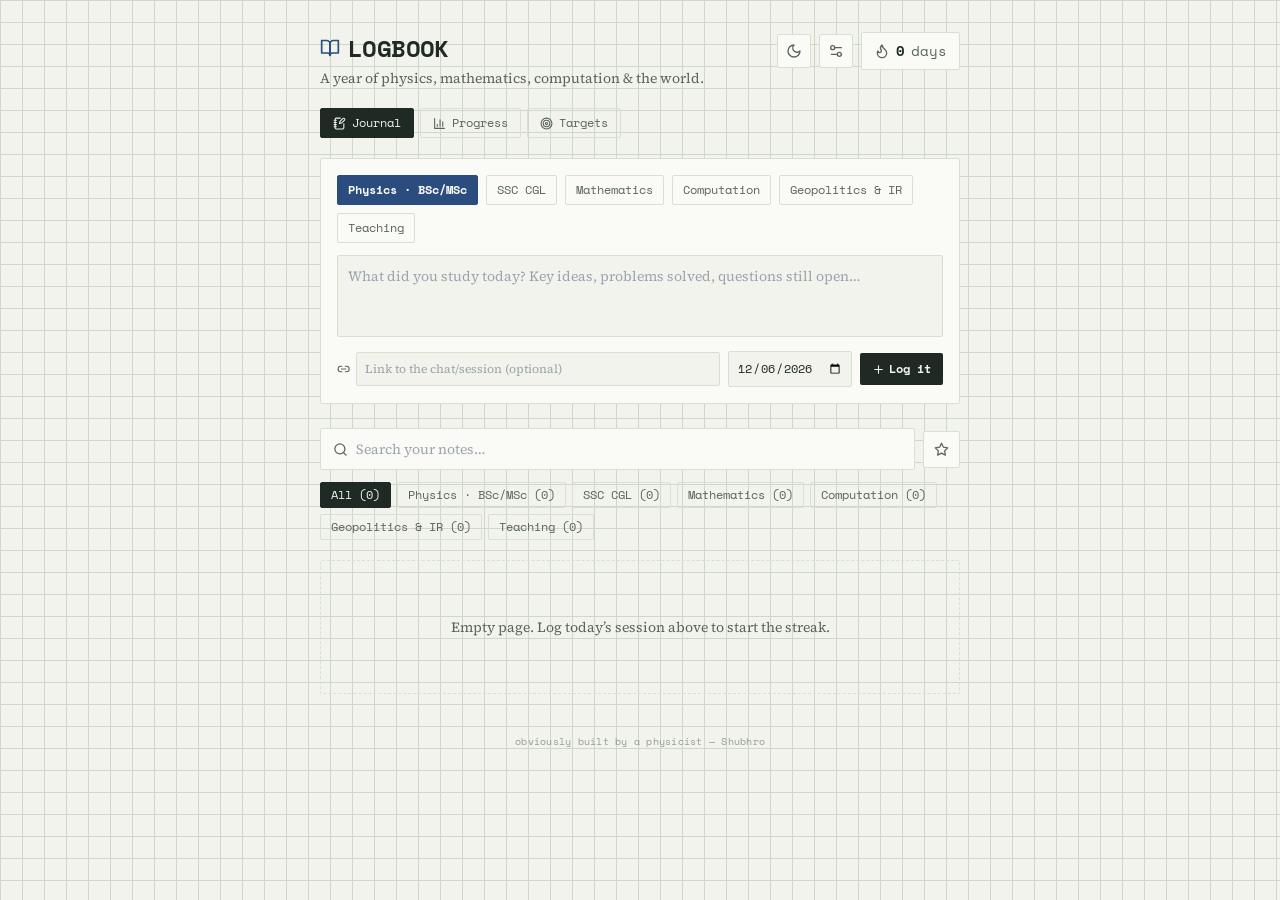
==== index.html @ ab48d8b8 "Rename index-40.html to index.html" ====
<!doctype html>
<html lang="en">
  <head>
    <meta charset="UTF-8" />
    <meta name="viewport" content="width=device-width, initial-scale=1.0, viewport-fit=cover" />
    <meta name="theme-color" content="#1F2A24" />
    <meta name="description" content="A daily learning journal for physics, mathematics, computation and the world — built by a physicist." />
    <title>Logbook</title>
    <script>
      window.addEventListener('error', function (e) {
        var box = document.getElementById('fatal-error-box');
        if (!box) {
          box = document.createElement('div');
          box.id = 'fatal-error-box';
          box.style.cssText = 'position:fixed;inset:0;background:#1F2A24;color:#F1F3EC;font-family:monospace;font-size:13px;padding:20px;z-index:99999;overflow:auto;white-space:pre-wrap;';
          document.body.appendChild(box);
        }
        box.textContent = 'Something broke while loading the app:\n\n' + (e.error ? (e.error.stack || e.error.message) : e.message);
      });
    </script>
    <script type="module" crossorigin>(function(){const t=document.createElement("link").relList;if(t&&t.supports&&t.supports("modulepreload"))return;for(const i of document.querySelectorAll('link[rel="modulepreload"]'))n(i);new MutationObserver(i=>{for(const o of i)if(o.type==="childList")for(const a of o.addedNodes)a.tagName==="LINK"&&a.rel==="modulepreload"&&n(a)}).observe(document,{childList:!0,subtree:!0});function r(i){const o={};return i.integrity&&(o.integrity=i.integrity),i.referrerPolicy&&(o.referrerPolicy=i.referrerPolicy),i.crossOrigin==="use-credentials"?o.credentials="include":i.crossOrigin==="anonymous"?o.credentials="omit":o.credentials="same-origin",o}function n(i){if(i.ep)return;i.ep=!0;const o=r(i);fetch(i.href,o)}})();var zl=typeof globalThis<"u"?globalThis:typeof window<"u"?window:typeof global<"u"?global:typeof self<"u"?self:{};function Oe(e){return e&&e.__esModule&&Object.prototype.hasOwnProperty.call(e,"default")?e.default:e}var Wb={exports:{}},ic={},Kb={exports:{}},ue={};/**
 * @license React
 * react.production.min.js
 *
 * Copyright (c) Facebook, Inc. and its affiliates.
 *
 * This source code is licensed under the MIT license found in the
 * LICENSE file in the root directory of this source tree.
 */var Sl=Symbol.for("react.element"),QE=Symbol.for("react.portal"),VE=Symbol.for("react.fragment"),GE=Symbol.for("react.strict_mode"),qE=Symbol.for("react.profiler"),XE=Symbol.for("react.provider"),YE=Symbol.for("react.context"),JE=Symbol.for("react.forward_ref"),ZE=Symbol.for("react.suspense"),eC=Symbol.for("react.memo"),tC=Symbol.for("react.lazy"),Ry=Symbol.iterator;function rC(e){return e===null||typeof e!="object"?null:(e=Ry&&e[Ry]||e["@@iterator"],typeof e=="function"?e:null)}var Hb={isMounted:function(){return!1},enqueueForceUpdate:function(){},enqueueReplaceState:function(){},enqueueSetState:function(){}},Qb=Object.assign,Vb={};function Eo(e,t,r){this.props=e,this.context=t,this.refs=Vb,this.updater=r||Hb}Eo.prototype.isReactComponent={};Eo.prototype.setState=function(e,t){if(typeof e!="object"&&typeof e!="function"&&e!=null)throw Error("setState(...): takes an object of state variables to update or a function which returns an object of state variables.");this.updater.enqueueSetState(this,e,t,"setState")};Eo.prototype.forceUpdate=function(e){this.updater.enqueueForceUpdate(this,e,"forceUpdate")};function Gb(){}Gb.prototype=Eo.prototype;function Ih(e,t,r){this.props=e,this.context=t,this.refs=Vb,this.updater=r||Hb}var Mh=Ih.prototype=new Gb;Mh.constructor=Ih;Qb(Mh,Eo.prototype);Mh.isPureReactComponent=!0;var zy=Array.isArray,qb=Object.prototype.hasOwnProperty,Nh={current:null},Xb={key:!0,ref:!0,__self:!0,__source:!0};function Yb(e,t,r){var n,i={},o=null,a=null;if(t!=null)for(n in t.ref!==void 0&&(a=t.ref),t.key!==void 0&&(o=""+t.key),t)qb.call(t,n)&&!Xb.hasOwnProperty(n)&&(i[n]=t[n]);var l=arguments.length-2;if(l===1)i.children=r;else if(1<l){for(var u=Array(l),s=0;s<l;s++)u[s]=arguments[s+2];i.children=u}if(e&&e.defaultProps)for(n in l=e.defaultProps,l)i[n]===void 0&&(i[n]=l[n]);return{$$typeof:Sl,type:e,key:o,ref:a,props:i,_owner:Nh.current}}function nC(e,t){return{$$typeof:Sl,type:e.type,key:t,ref:e.ref,props:e.props,_owner:e._owner}}function Dh(e){return typeof e=="object"&&e!==null&&e.$$typeof===Sl}function iC(e){var t={"=":"=0",":":"=2"};return"$"+e.replace(/[=:]/g,function(r){return t[r]})}var Fy=/\/+/g;function pf(e,t){return typeof e=="object"&&e!==null&&e.key!=null?iC(""+e.key):t.toString(36)}function Au(e,t,r,n,i){var o=typeof e;(o==="undefined"||o==="boolean")&&(e=null);var a=!1;if(e===null)a=!0;else switch(o){case"string":case"number":a=!0;break;case"object":switch(e.$$typeof){case Sl:case QE:a=!0}}if(a)return a=e,i=i(a),e=n===""?"."+pf(a,0):n,zy(i)?(r="",e!=null&&(r=e.replace(Fy,"$&/")+"/"),Au(i,t,r,"",function(s){return s})):i!=null&&(Dh(i)&&(i=nC(i,r+(!i.key||a&&a.key===i.key?"":(""+i.key).replace(Fy,"$&/")+"/")+e)),t.push(i)),1;if(a=0,n=n===""?".":n+":",zy(e))for(var l=0;l<e.length;l++){o=e[l];var u=n+pf(o,l);a+=Au(o,t,r,u,i)}else if(u=rC(e),typeof u=="function")for(e=u.call(e),l=0;!(o=e.next()).done;)o=o.value,u=n+pf(o,l++),a+=Au(o,t,r,u,i);else if(o==="object")throw t=String(e),Error("Objects are not valid as a React child (found: "+(t==="[object Object]"?"object with keys {"+Object.keys(e).join(", ")+"}":t)+"). If you meant to render a collection of children, use an array instead.");return a}function Fl(e,t,r){if(e==null)return e;var n=[],i=0;return Au(e,n,"","",function(o){return t.call(r,o,i++)}),n}function oC(e){if(e._status===-1){var t=e._result;t=t(),t.then(function(r){(e._status===0||e._status===-1)&&(e._status=1,e._result=r)},function(r){(e._status===0||e._status===-1)&&(e._status=2,e._result=r)}),e._status===-1&&(e._status=0,e._result=t)}if(e._status===1)return e._result.default;throw e._result}var Pt={current:null},Su={transition:null},aC={ReactCurrentDispatcher:Pt,ReactCurrentBatchConfig:Su,ReactCurrentOwner:Nh};function Jb(){throw Error("act(...) is not supported in production builds of React.")}ue.Children={map:Fl,forEach:function(e,t,r){Fl(e,function(){t.apply(this,arguments)},r)},count:function(e){var t=0;return Fl(e,function(){t++}),t},toArray:function(e){return Fl(e,function(t){return t})||[]},only:function(e){if(!Dh(e))throw Error("React.Children.only expected to receive a single React element child.");return e}};ue.Component=Eo;ue.Fragment=VE;ue.Profiler=qE;ue.PureComponent=Ih;ue.StrictMode=GE;ue.Suspense=ZE;ue.__SECRET_INTERNALS_DO_NOT_USE_OR_YOU_WILL_BE_FIRED=aC;ue.act=Jb;ue.cloneElement=function(e,t,r){if(e==null)throw Error("React.cloneElement(...): The argument must be a React element, but you passed "+e+".");var n=Qb({},e.props),i=e.key,o=e.ref,a=e._owner;if(t!=null){if(t.ref!==void 0&&(o=t.ref,a=Nh.current),t.key!==void 0&&(i=""+t.key),e.type&&e.type.defaultProps)var l=e.type.defaultProps;for(u in t)qb.call(t,u)&&!Xb.hasOwnProperty(u)&&(n[u]=t[u]===void 0&&l!==void 0?l[u]:t[u])}var u=arguments.length-2;if(u===1)n.children=r;else if(1<u){l=Array(u);for(var s=0;s<u;s++)l[s]=arguments[s+2];n.children=l}return{$$typeof:Sl,type:e.type,key:i,ref:o,props:n,_owner:a}};ue.createContext=function(e){return e={$$typeof:YE,_currentValue:e,_currentValue2:e,_threadCount:0,Provider:null,Consumer:null,_defaultValue:null,_globalName:null},e.Provider={$$typeof:XE,_context:e},e.Consumer=e};ue.createElement=Yb;ue.createFactory=function(e){var t=Yb.bind(null,e);return t.type=e,t};ue.createRef=function(){return{current:null}};ue.forwardRef=function(e){return{$$typeof:JE,render:e}};ue.isValidElement=Dh;ue.lazy=function(e){return{$$typeof:tC,_payload:{_status:-1,_result:e},_init:oC}};ue.memo=function(e,t){return{$$typeof:eC,type:e,compare:t===void 0?null:t}};ue.startTransition=function(e){var t=Su.transition;Su.transition={};try{e()}finally{Su.transition=t}};ue.unstable_act=Jb;ue.useCallback=function(e,t){return Pt.current.useCallback(e,t)};ue.useContext=function(e){return Pt.current.useContext(e)};ue.useDebugValue=function(){};ue.useDeferredValue=function(e){return Pt.current.useDeferredValue(e)};ue.useEffect=function(e,t){return Pt.current.useEffect(e,t)};ue.useId=function(){return Pt.current.useId()};ue.useImperativeHandle=function(e,t,r){return Pt.current.useImperativeHandle(e,t,r)};ue.useInsertionEffect=function(e,t){return Pt.current.useInsertionEffect(e,t)};ue.useLayoutEffect=function(e,t){return Pt.current.useLayoutEffect(e,t)};ue.useMemo=function(e,t){return Pt.current.useMemo(e,t)};ue.useReducer=function(e,t,r){return Pt.current.useReducer(e,t,r)};ue.useRef=function(e){return Pt.current.useRef(e)};ue.useState=function(e){return Pt.current.useState(e)};ue.useSyncExternalStore=function(e,t,r){return Pt.current.useSyncExternalStore(e,t,r)};ue.useTransition=function(){return Pt.current.useTransition()};ue.version="18.3.1";Kb.exports=ue;var M=Kb.exports;const _=Oe(M);/**
 * @license React
 * react-jsx-runtime.production.min.js
 *
 * Copyright (c) Facebook, Inc. and its affiliates.
 *
 * This source code is licensed under the MIT license found in the
 * LICENSE file in the root directory of this source tree.
 */var lC=M,uC=Symbol.for("react.element"),sC=Symbol.for("react.fragment"),cC=Object.prototype.hasOwnProperty,fC=lC.__SECRET_INTERNALS_DO_NOT_USE_OR_YOU_WILL_BE_FIRED.ReactCurrentOwner,dC={key:!0,ref:!0,__self:!0,__source:!0};function Zb(e,t,r){var n,i={},o=null,a=null;r!==void 0&&(o=""+r),t.key!==void 0&&(o=""+t.key),t.ref!==void 0&&(a=t.ref);for(n in t)cC.call(t,n)&&!dC.hasOwnProperty(n)&&(i[n]=t[n]);if(e&&e.defaultProps)for(n in t=e.defaultProps,t)i[n]===void 0&&(i[n]=t[n]);return{$$typeof:uC,type:e,key:o,ref:a,props:i,_owner:fC.current}}ic.Fragment=sC;ic.jsx=Zb;ic.jsxs=Zb;Wb.exports=ic;var C=Wb.exports,gd={},ex={exports:{}},Wt={},tx={exports:{}},rx={};/**
 * @license React
 * scheduler.production.min.js
 *
 * Copyright (c) Facebook, Inc. and its affiliates.
 *
 * This source code is licensed under the MIT license found in the
 * LICENSE file in the root directory of this source tree.
 */(function(e){function t(I,R){var z=I.length;I.push(R);e:for(;0<z;){var G=z-1>>>1,H=I[G];if(0<i(H,R))I[G]=R,I[z]=H,z=G;else break e}}function r(I){return I.length===0?null:I[0]}function n(I){if(I.length===0)return null;var R=I[0],z=I.pop();if(z!==R){I[0]=z;e:for(var G=0,H=I.length,ee=H>>>1;G<ee;){var ce=2*(G+1)-1,Ee=I[ce],fe=ce+1,He=I[fe];if(0>i(Ee,z))fe<H&&0>i(He,Ee)?(I[G]=He,I[fe]=z,G=fe):(I[G]=Ee,I[ce]=z,G=ce);else if(fe<H&&0>i(He,z))I[G]=He,I[fe]=z,G=fe;else break e}}return R}function i(I,R){var z=I.sortIndex-R.sortIndex;return z!==0?z:I.id-R.id}if(typeof performance=="object"&&typeof performance.now=="function"){var o=performance;e.unstable_now=function(){return o.now()}}else{var a=Date,l=a.now();e.unstable_now=function(){return a.now()-l}}var u=[],s=[],f=1,c=null,d=3,p=!1,m=!1,g=!1,x=typeof setTimeout=="function"?setTimeout:null,v=typeof clearTimeout=="function"?clearTimeout:null,h=typeof setImmediate<"u"?setImmediate:null;typeof navigator<"u"&&navigator.scheduling!==void 0&&navigator.scheduling.isInputPending!==void 0&&navigator.scheduling.isInputPending.bind(navigator.scheduling);function y(I){for(var R=r(s);R!==null;){if(R.callback===null)n(s);else if(R.startTime<=I)n(s),R.sortIndex=R.expirationTime,t(u,R);else break;R=r(s)}}function A(I){if(g=!1,y(I),!m)if(r(u)!==null)m=!0,B(b);else{var R=r(s);R!==null&&W(A,R.startTime-I)}}function b(I,R){m=!1,g&&(g=!1,v(E),E=-1),p=!0;var z=d;try{for(y(R),c=r(u);c!==null&&(!(c.expirationTime>R)||I&&!T());){var G=c.callback;if(typeof G=="function"){c.callback=null,d=c.priorityLevel;var H=G(c.expirationTime<=R);R=e.unstable_now(),typeof H=="function"?c.callback=H:c===r(u)&&n(u),y(R)}else n(u);c=r(u)}if(c!==null)var ee=!0;else{var ce=r(s);ce!==null&&W(A,ce.startTime-R),ee=!1}return ee}finally{c=null,d=z,p=!1}}var w=!1,S=null,E=-1,P=5,$=-1;function T(){return!(e.unstable_now()-$<P)}function k(){if(S!==null){var I=e.unstable_now();$=I;var R=!0;try{R=S(!0,I)}finally{R?F():(w=!1,S=null)}}else w=!1}var F;if(typeof h=="function")F=function(){h(k)};else if(typeof MessageChannel<"u"){var D=new MessageChannel,L=D.port2;D.port1.onmessage=k,F=function(){L.postMessage(null)}}else F=function(){x(k,0)};function B(I){S=I,w||(w=!0,F())}function W(I,R){E=x(function(){I(e.unstable_now())},R)}e.unstable_IdlePriority=5,e.unstable_ImmediatePriority=1,e.unstable_LowPriority=4,e.unstable_NormalPriority=3,e.unstable_Profiling=null,e.unstable_UserBlockingPriority=2,e.unstable_cancelCallback=function(I){I.callback=null},e.unstable_continueExecution=function(){m||p||(m=!0,B(b))},e.unstable_forceFrameRate=function(I){0>I||125<I?console.error("forceFrameRate takes a positive int between 0 and 125, forcing frame rates higher than 125 fps is not supported"):P=0<I?Math.floor(1e3/I):5},e.unstable_getCurrentPriorityLevel=function(){return d},e.unstable_getFirstCallbackNode=function(){return r(u)},e.unstable_next=function(I){switch(d){case 1:case 2:case 3:var R=3;break;default:R=d}var z=d;d=R;try{return I()}finally{d=z}},e.unstable_pauseExecution=function(){},e.unstable_requestPaint=function(){},e.unstable_runWithPriority=function(I,R){switch(I){case 1:case 2:case 3:case 4:case 5:break;default:I=3}var z=d;d=I;try{return R()}finally{d=z}},e.unstable_scheduleCallback=function(I,R,z){var G=e.unstable_now();switch(typeof z=="object"&&z!==null?(z=z.delay,z=typeof z=="number"&&0<z?G+z:G):z=G,I){case 1:var H=-1;break;case 2:H=250;break;case 5:H=1073741823;break;case 4:H=1e4;break;default:H=5e3}return H=z+H,I={id:f++,callback:R,priorityLevel:I,startTime:z,expirationTime:H,sortIndex:-1},z>G?(I.sortIndex=z,t(s,I),r(u)===null&&I===r(s)&&(g?(v(E),E=-1):g=!0,W(A,z-G))):(I.sortIndex=H,t(u,I),m||p||(m=!0,B(b))),I},e.unstable_shouldYield=T,e.unstable_wrapCallback=function(I){var R=d;return function(){var z=d;d=R;try{return I.apply(this,arguments)}finally{d=z}}}})(rx);tx.exports=rx;var pC=tx.exports;/**
 * @license React
 * react-dom.production.min.js
 *
 * Copyright (c) Facebook, Inc. and its affiliates.
 *
 * This source code is licensed under the MIT license found in the
 * LICENSE file in the root directory of this source tree.
 */var hC=M,Ut=pC;function K(e){for(var t="https://reactjs.org/docs/error-decoder.html?invariant="+e,r=1;r<arguments.length;r++)t+="&args[]="+encodeURIComponent(arguments[r]);return"Minified React error #"+e+"; visit "+t+" for the full message or use the non-minified dev environment for full errors and additional helpful warnings."}var nx=new Set,Ea={};function pi(e,t){Xi(e,t),Xi(e+"Capture",t)}function Xi(e,t){for(Ea[e]=t,e=0;e<t.length;e++)nx.add(t[e])}var Gr=!(typeof window>"u"||typeof window.document>"u"||typeof window.document.createElement>"u"),bd=Object.prototype.hasOwnProperty,vC=/^[:A-Z_a-z\u00C0-\u00D6\u00D8-\u00F6\u00F8-\u02FF\u0370-\u037D\u037F-\u1FFF\u200C-\u200D\u2070-\u218F\u2C00-\u2FEF\u3001-\uD7FF\uF900-\uFDCF\uFDF0-\uFFFD][:A-Z_a-z\u00C0-\u00D6\u00D8-\u00F6\u00F8-\u02FF\u0370-\u037D\u037F-\u1FFF\u200C-\u200D\u2070-\u218F\u2C00-\u2FEF\u3001-\uD7FF\uF900-\uFDCF\uFDF0-\uFFFD\-.0-9\u00B7\u0300-\u036F\u203F-\u2040]*$/,Uy={},Wy={};function yC(e){return bd.call(Wy,e)?!0:bd.call(Uy,e)?!1:vC.test(e)?Wy[e]=!0:(Uy[e]=!0,!1)}function mC(e,t,r,n){if(r!==null&&r.type===0)return!1;switch(typeof t){case"function":case"symbol":return!0;case"boolean":return n?!1:r!==null?!r.acceptsBooleans:(e=e.toLowerCase().slice(0,5),e!=="data-"&&e!=="aria-");default:return!1}}function gC(e,t,r,n){if(t===null||typeof t>"u"||mC(e,t,r,n))return!0;if(n)return!1;if(r!==null)switch(r.type){case 3:return!t;case 4:return t===!1;case 5:return isNaN(t);case 6:return isNaN(t)||1>t}return!1}function _t(e,t,r,n,i,o,a){this.acceptsBooleans=t===2||t===3||t===4,this.attributeName=n,this.attributeNamespace=i,this.mustUseProperty=r,this.propertyName=e,this.type=t,this.sanitizeURL=o,this.removeEmptyString=a}var dt={};"children dangerouslySetInnerHTML defaultValue defaultChecked innerHTML suppressContentEditableWarning suppressHydrationWarning style".split(" ").forEach(function(e){dt[e]=new _t(e,0,!1,e,null,!1,!1)});[["acceptCharset","accept-charset"],["className","class"],["htmlFor","for"],["httpEquiv","http-equiv"]].forEach(function(e){var t=e[0];dt[t]=new _t(t,1,!1,e[1],null,!1,!1)});["contentEditable","draggable","spellCheck","value"].forEach(function(e){dt[e]=new _t(e,2,!1,e.toLowerCase(),null,!1,!1)});["autoReverse","externalResourcesRequired","focusable","preserveAlpha"].forEach(function(e){dt[e]=new _t(e,2,!1,e,null,!1,!1)});"allowFullScreen async autoFocus autoPlay controls default defer disabled disablePictureInPicture disableRemotePlayback formNoValidate hidden loop noModule noValidate open playsInline readOnly required reversed scoped seamless itemScope".split(" ").forEach(function(e){dt[e]=new _t(e,3,!1,e.toLowerCase(),null,!1,!1)});["checked","multiple","muted","selected"].forEach(function(e){dt[e]=new _t(e,3,!0,e,null,!1,!1)});["capture","download"].forEach(function(e){dt[e]=new _t(e,4,!1,e,null,!1,!1)});["cols","rows","size","span"].forEach(function(e){dt[e]=new _t(e,6,!1,e,null,!1,!1)});["rowSpan","start"].forEach(function(e){dt[e]=new _t(e,5,!1,e.toLowerCase(),null,!1,!1)});var Bh=/[\-:]([a-z])/g;function Lh(e){return e[1].toUpperCase()}"accent-height alignment-baseline arabic-form baseline-shift cap-height clip-path clip-rule color-interpolation color-interpolation-filters color-profile color-rendering dominant-baseline enable-background fill-opacity fill-rule flood-color flood-opacity font-family font-size font-size-adjust font-stretch font-style font-variant font-weight glyph-name glyph-orientation-horizontal glyph-orientation-vertical horiz-adv-x horiz-origin-x image-rendering letter-spacing lighting-color marker-end marker-mid marker-start overline-position overline-thickness paint-order panose-1 pointer-events rendering-intent shape-rendering stop-color stop-opacity strikethrough-position strikethrough-thickness stroke-dasharray stroke-dashoffset stroke-linecap stroke-linejoin stroke-miterlimit stroke-opacity stroke-width text-anchor text-decoration text-rendering underline-position underline-thickness unicode-bidi unicode-range units-per-em v-alphabetic v-hanging v-ideographic v-mathematical vector-effect vert-adv-y vert-origin-x vert-origin-y word-spacing writing-mode xmlns:xlink x-height".split(" ").forEach(function(e){var t=e.replace(Bh,Lh);dt[t]=new _t(t,1,!1,e,null,!1,!1)});"xlink:actuate xlink:arcrole xlink:role xlink:show xlink:title xlink:type".split(" ").forEach(function(e){var t=e.replace(Bh,Lh);dt[t]=new _t(t,1,!1,e,"http://www.w3.org/1999/xlink",!1,!1)});["xml:base","xml:lang","xml:space"].forEach(function(e){var t=e.replace(Bh,Lh);dt[t]=new _t(t,1,!1,e,"http://www.w3.org/XML/1998/namespace",!1,!1)});["tabIndex","crossOrigin"].forEach(function(e){dt[e]=new _t(e,1,!1,e.toLowerCase(),null,!1,!1)});dt.xlinkHref=new _t("xlinkHref",1,!1,"xlink:href","http://www.w3.org/1999/xlink",!0,!1);["src","href","action","formAction"].forEach(function(e){dt[e]=new _t(e,1,!1,e.toLowerCase(),null,!0,!0)});function Rh(e,t,r,n){var i=dt.hasOwnProperty(t)?dt[t]:null;(i!==null?i.type!==0:n||!(2<t.length)||t[0]!=="o"&&t[0]!=="O"||t[1]!=="n"&&t[1]!=="N")&&(gC(t,r,i,n)&&(r=null),n||i===null?yC(t)&&(r===null?e.removeAttribute(t):e.setAttribute(t,""+r)):i.mustUseProperty?e[i.propertyName]=r===null?i.type===3?!1:"":r:(t=i.attributeName,n=i.attributeNamespace,r===null?e.removeAttribute(t):(i=i.type,r=i===3||i===4&&r===!0?"":""+r,n?e.setAttributeNS(n,t,r):e.setAttribute(t,r))))}var tn=hC.__SECRET_INTERNALS_DO_NOT_USE_OR_YOU_WILL_BE_FIRED,Ul=Symbol.for("react.element"),Ci=Symbol.for("react.portal"),Pi=Symbol.for("react.fragment"),zh=Symbol.for("react.strict_mode"),xd=Symbol.for("react.profiler"),ix=Symbol.for("react.provider"),ox=Symbol.for("react.context"),Fh=Symbol.for("react.forward_ref"),wd=Symbol.for("react.suspense"),Ad=Symbol.for("react.suspense_list"),Uh=Symbol.for("react.memo"),un=Symbol.for("react.lazy"),ax=Symbol.for("react.offscreen"),Ky=Symbol.iterator;function Wo(e){return e===null||typeof e!="object"?null:(e=Ky&&e[Ky]||e["@@iterator"],typeof e=="function"?e:null)}var Le=Object.assign,hf;function la(e){if(hf===void 0)try{throw Error()}catch(r){var t=r.stack.trim().match(/\n( *(at )?)/);hf=t&&t[1]||""}return`
`+hf+e}var vf=!1;function yf(e,t){if(!e||vf)return"";vf=!0;var r=Error.prepareStackTrace;Error.prepareStackTrace=void 0;try{if(t)if(t=function(){throw Error()},Object.defineProperty(t.prototype,"props",{set:function(){throw Error()}}),typeof Reflect=="object"&&Reflect.construct){try{Reflect.construct(t,[])}catch(s){var n=s}Reflect.construct(e,[],t)}else{try{t.call()}catch(s){n=s}e.call(t.prototype)}else{try{throw Error()}catch(s){n=s}e()}}catch(s){if(s&&n&&typeof s.stack=="string"){for(var i=s.stack.split(`
`),o=n.stack.split(`
`),a=i.length-1,l=o.length-1;1<=a&&0<=l&&i[a]!==o[l];)l--;for(;1<=a&&0<=l;a--,l--)if(i[a]!==o[l]){if(a!==1||l!==1)do if(a--,l--,0>l||i[a]!==o[l]){var u=`
`+i[a].replace(" at new "," at ");return e.displayName&&u.includes("<anonymous>")&&(u=u.replace("<anonymous>",e.displayName)),u}while(1<=a&&0<=l);break}}}finally{vf=!1,Error.prepareStackTrace=r}return(e=e?e.displayName||e.name:"")?la(e):""}function bC(e){switch(e.tag){case 5:return la(e.type);case 16:return la("Lazy");case 13:return la("Suspense");case 19:return la("SuspenseList");case 0:case 2:case 15:return e=yf(e.type,!1),e;case 11:return e=yf(e.type.render,!1),e;case 1:return e=yf(e.type,!0),e;default:return""}}function Sd(e){if(e==null)return null;if(typeof e=="function")return e.displayName||e.name||null;if(typeof e=="string")return e;switch(e){case Pi:return"Fragment";case Ci:return"Portal";case xd:return"Profiler";case zh:return"StrictMode";case wd:return"Suspense";case Ad:return"SuspenseList"}if(typeof e=="object")switch(e.$$typeof){case ox:return(e.displayName||"Context")+".Consumer";case ix:return(e._context.displayName||"Context")+".Provider";case Fh:var t=e.render;return e=e.displayName,e||(e=t.displayName||t.name||"",e=e!==""?"ForwardRef("+e+")":"ForwardRef"),e;case Uh:return t=e.displayName||null,t!==null?t:Sd(e.type)||"Memo";case un:t=e._payload,e=e._init;try{return Sd(e(t))}catch{}}return null}function xC(e){var t=e.type;switch(e.tag){case 24:return"Cache";case 9:return(t.displayName||"Context")+".Consumer";case 10:return(t._context.displayName||"Context")+".Provider";case 18:return"DehydratedFragment";case 11:return e=t.render,e=e.displayName||e.name||"",t.displayName||(e!==""?"ForwardRef("+e+")":"ForwardRef");case 7:return"Fragment";case 5:return t;case 4:return"Portal";case 3:return"Root";case 6:return"Text";case 16:return Sd(t);case 8:return t===zh?"StrictMode":"Mode";case 22:return"Offscreen";case 12:return"Profiler";case 21:return"Scope";case 13:return"Suspense";case 19:return"SuspenseList";case 25:return"TracingMarker";case 1:case 0:case 17:case 2:case 14:case 15:if(typeof t=="function")return t.displayName||t.name||null;if(typeof t=="string")return t}return null}function Cn(e){switch(typeof e){case"boolean":case"number":case"string":case"undefined":return e;case"object":return e;default:return""}}function lx(e){var t=e.type;return(e=e.nodeName)&&e.toLowerCase()==="input"&&(t==="checkbox"||t==="radio")}function wC(e){var t=lx(e)?"checked":"value",r=Object.getOwnPropertyDescriptor(e.constructor.prototype,t),n=""+e[t];if(!e.hasOwnProperty(t)&&typeof r<"u"&&typeof r.get=="function"&&typeof r.set=="function"){var i=r.get,o=r.set;return Object.defineProperty(e,t,{configurable:!0,get:function(){return i.call(this)},set:function(a){n=""+a,o.call(this,a)}}),Object.defineProperty(e,t,{enumerable:r.enumerable}),{getValue:function(){return n},setValue:function(a){n=""+a},stopTracking:function(){e._valueTracker=null,delete e[t]}}}}function Wl(e){e._valueTracker||(e._valueTracker=wC(e))}function ux(e){if(!e)return!1;var t=e._valueTracker;if(!t)return!0;var r=t.getValue(),n="";return e&&(n=lx(e)?e.checked?"true":"false":e.value),e=n,e!==r?(t.setValue(e),!0):!1}function Nu(e){if(e=e||(typeof document<"u"?document:void 0),typeof e>"u")return null;try{return e.activeElement||e.body}catch{return e.body}}function Od(e,t){var r=t.checked;return Le({},t,{defaultChecked:void 0,defaultValue:void 0,value:void 0,checked:r??e._wrapperState.initialChecked})}function Hy(e,t){var r=t.defaultValue==null?"":t.defaultValue,n=t.checked!=null?t.checked:t.defaultChecked;r=Cn(t.value!=null?t.value:r),e._wrapperState={initialChecked:n,initialValue:r,controlled:t.type==="checkbox"||t.type==="radio"?t.checked!=null:t.value!=null}}function sx(e,t){t=t.checked,t!=null&&Rh(e,"checked",t,!1)}function Ed(e,t){sx(e,t);var r=Cn(t.value),n=t.type;if(r!=null)n==="number"?(r===0&&e.value===""||e.value!=r)&&(e.value=""+r):e.value!==""+r&&(e.value=""+r);else if(n==="submit"||n==="reset"){e.removeAttribute("value");return}t.hasOwnProperty("value")?Cd(e,t.type,r):t.hasOwnProperty("defaultValue")&&Cd(e,t.type,Cn(t.defaultValue)),t.checked==null&&t.defaultChecked!=null&&(e.defaultChecked=!!t.defaultChecked)}function Qy(e,t,r){if(t.hasOwnProperty("value")||t.hasOwnProperty("defaultValue")){var n=t.type;if(!(n!=="submit"&&n!=="reset"||t.value!==void 0&&t.value!==null))return;t=""+e._wrapperState.initialValue,r||t===e.value||(e.value=t),e.defaultValue=t}r=e.name,r!==""&&(e.name=""),e.defaultChecked=!!e._wrapperState.initialChecked,r!==""&&(e.name=r)}function Cd(e,t,r){(t!=="number"||Nu(e.ownerDocument)!==e)&&(r==null?e.defaultValue=""+e._wrapperState.initialValue:e.defaultValue!==""+r&&(e.defaultValue=""+r))}var ua=Array.isArray;function Fi(e,t,r,n){if(e=e.options,t){t={};for(var i=0;i<r.length;i++)t["$"+r[i]]=!0;for(r=0;r<e.length;r++)i=t.hasOwnProperty("$"+e[r].value),e[r].selected!==i&&(e[r].selected=i),i&&n&&(e[r].defaultSelected=!0)}else{for(r=""+Cn(r),t=null,i=0;i<e.length;i++){if(e[i].value===r){e[i].selected=!0,n&&(e[i].defaultSelected=!0);return}t!==null||e[i].disabled||(t=e[i])}t!==null&&(t.selected=!0)}}function Pd(e,t){if(t.dangerouslySetInnerHTML!=null)throw Error(K(91));return Le({},t,{value:void 0,defaultValue:void 0,children:""+e._wrapperState.initialValue})}function Vy(e,t){var r=t.value;if(r==null){if(r=t.children,t=t.defaultValue,r!=null){if(t!=null)throw Error(K(92));if(ua(r)){if(1<r.length)throw Error(K(93));r=r[0]}t=r}t==null&&(t=""),r=t}e._wrapperState={initialValue:Cn(r)}}function cx(e,t){var r=Cn(t.value),n=Cn(t.defaultValue);r!=null&&(r=""+r,r!==e.value&&(e.value=r),t.defaultValue==null&&e.defaultValue!==r&&(e.defaultValue=r)),n!=null&&(e.defaultValue=""+n)}function Gy(e){var t=e.textContent;t===e._wrapperState.initialValue&&t!==""&&t!==null&&(e.value=t)}function fx(e){switch(e){case"svg":return"http://www.w3.org/2000/svg";case"math":return"http://www.w3.org/1998/Math/MathML";default:return"http://www.w3.org/1999/xhtml"}}function _d(e,t){return e==null||e==="http://www.w3.org/1999/xhtml"?fx(t):e==="http://www.w3.org/2000/svg"&&t==="foreignObject"?"http://www.w3.org/1999/xhtml":e}var Kl,dx=function(e){return typeof MSApp<"u"&&MSApp.execUnsafeLocalFunction?function(t,r,n,i){MSApp.execUnsafeLocalFunction(function(){return e(t,r,n,i)})}:e}(function(e,t){if(e.namespaceURI!=="http://www.w3.org/2000/svg"||"innerHTML"in e)e.innerHTML=t;else{for(Kl=Kl||document.createElement("div"),Kl.innerHTML="<svg>"+t.valueOf().toString()+"</svg>",t=Kl.firstChild;e.firstChild;)e.removeChild(e.firstChild);for(;t.firstChild;)e.appendChild(t.firstChild)}});function Ca(e,t){if(t){var r=e.firstChild;if(r&&r===e.lastChild&&r.nodeType===3){r.nodeValue=t;return}}e.textContent=t}var da={animationIterationCount:!0,aspectRatio:!0,borderImageOutset:!0,borderImageSlice:!0,borderImageWidth:!0,boxFlex:!0,boxFlexGroup:!0,boxOrdinalGroup:!0,columnCount:!0,columns:!0,flex:!0,flexGrow:!0,flexPositive:!0,flexShrink:!0,flexNegative:!0,flexOrder:!0,gridArea:!0,gridRow:!0,gridRowEnd:!0,gridRowSpan:!0,gridRowStart:!0,gridColumn:!0,gridColumnEnd:!0,gridColumnSpan:!0,gridColumnStart:!0,fontWeight:!0,lineClamp:!0,lineHeight:!0,opacity:!0,order:!0,orphans:!0,tabSize:!0,widows:!0,zIndex:!0,zoom:!0,fillOpacity:!0,floodOpacity:!0,stopOpacity:!0,strokeDasharray:!0,strokeDashoffset:!0,strokeMiterlimit:!0,strokeOpacity:!0,strokeWidth:!0},AC=["Webkit","ms","Moz","O"];Object.keys(da).forEach(function(e){AC.forEach(function(t){t=t+e.charAt(0).toUpperCase()+e.substring(1),da[t]=da[e]})});function px(e,t,r){return t==null||typeof t=="boolean"||t===""?"":r||typeof t!="number"||t===0||da.hasOwnProperty(e)&&da[e]?(""+t).trim():t+"px"}function hx(e,t){e=e.style;for(var r in t)if(t.hasOwnProperty(r)){var n=r.indexOf("--")===0,i=px(r,t[r],n);r==="float"&&(r="cssFloat"),n?e.setProperty(r,i):e[r]=i}}var SC=Le({menuitem:!0},{area:!0,base:!0,br:!0,col:!0,embed:!0,hr:!0,img:!0,input:!0,keygen:!0,link:!0,meta:!0,param:!0,source:!0,track:!0,wbr:!0});function kd(e,t){if(t){if(SC[e]&&(t.children!=null||t.dangerouslySetInnerHTML!=null))throw Error(K(137,e));if(t.dangerouslySetInnerHTML!=null){if(t.children!=null)throw Error(K(60));if(typeof t.dangerouslySetInnerHTML!="object"||!("__html"in t.dangerouslySetInnerHTML))throw Error(K(61))}if(t.style!=null&&typeof t.style!="object")throw Error(K(62))}}function jd(e,t){if(e.indexOf("-")===-1)return typeof t.is=="string";switch(e){case"annotation-xml":case"color-profile":case"font-face":case"font-face-src":case"font-face-uri":case"font-face-format":case"font-face-name":case"missing-glyph":return!1;default:return!0}}var Td=null;function Wh(e){return e=e.target||e.srcElement||window,e.correspondingUseElement&&(e=e.correspondingUseElement),e.nodeType===3?e.parentNode:e}var $d=null,Ui=null,Wi=null;function qy(e){if(e=Cl(e)){if(typeof $d!="function")throw Error(K(280));var t=e.stateNode;t&&(t=sc(t),$d(e.stateNode,e.type,t))}}function vx(e){Ui?Wi?Wi.push(e):Wi=[e]:Ui=e}function yx(){if(Ui){var e=Ui,t=Wi;if(Wi=Ui=null,qy(e),t)for(e=0;e<t.length;e++)qy(t[e])}}function mx(e,t){return e(t)}function gx(){}var mf=!1;function bx(e,t,r){if(mf)return e(t,r);mf=!0;try{return mx(e,t,r)}finally{mf=!1,(Ui!==null||Wi!==null)&&(gx(),yx())}}function Pa(e,t){var r=e.stateNode;if(r===null)return null;var n=sc(r);if(n===null)return null;r=n[t];e:switch(t){case"onClick":case"onClickCapture":case"onDoubleClick":case"onDoubleClickCapture":case"onMouseDown":case"onMouseDownCapture":case"onMouseMove":case"onMouseMoveCapture":case"onMouseUp":case"onMouseUpCapture":case"onMouseEnter":(n=!n.disabled)||(e=e.type,n=!(e==="button"||e==="input"||e==="select"||e==="textarea")),e=!n;break e;default:e=!1}if(e)return null;if(r&&typeof r!="function")throw Error(K(231,t,typeof r));return r}var Id=!1;if(Gr)try{var Ko={};Object.defineProperty(Ko,"passive",{get:function(){Id=!0}}),window.addEventListener("test",Ko,Ko),window.removeEventListener("test",Ko,Ko)}catch{Id=!1}function OC(e,t,r,n,i,o,a,l,u){var s=Array.prototype.slice.call(arguments,3);try{t.apply(r,s)}catch(f){this.onError(f)}}var pa=!1,Du=null,Bu=!1,Md=null,EC={onError:function(e){pa=!0,Du=e}};function CC(e,t,r,n,i,o,a,l,u){pa=!1,Du=null,OC.apply(EC,arguments)}function PC(e,t,r,n,i,o,a,l,u){if(CC.apply(this,arguments),pa){if(pa){var s=Du;pa=!1,Du=null}else throw Error(K(198));Bu||(Bu=!0,Md=s)}}function hi(e){var t=e,r=e;if(e.alternate)for(;t.return;)t=t.return;else{e=t;do t=e,t.flags&4098&&(r=t.return),e=t.return;while(e)}return t.tag===3?r:null}function xx(e){if(e.tag===13){var t=e.memoizedState;if(t===null&&(e=e.alternate,e!==null&&(t=e.memoizedState)),t!==null)return t.dehydrated}return null}function Xy(e){if(hi(e)!==e)throw Error(K(188))}function _C(e){var t=e.alternate;if(!t){if(t=hi(e),t===null)throw Error(K(188));return t!==e?null:e}for(var r=e,n=t;;){var i=r.return;if(i===null)break;var o=i.alternate;if(o===null){if(n=i.return,n!==null){r=n;continue}break}if(i.child===o.child){for(o=i.child;o;){if(o===r)return Xy(i),e;if(o===n)return Xy(i),t;o=o.sibling}throw Error(K(188))}if(r.return!==n.return)r=i,n=o;else{for(var a=!1,l=i.child;l;){if(l===r){a=!0,r=i,n=o;break}if(l===n){a=!0,n=i,r=o;break}l=l.sibling}if(!a){for(l=o.child;l;){if(l===r){a=!0,r=o,n=i;break}if(l===n){a=!0,n=o,r=i;break}l=l.sibling}if(!a)throw Error(K(189))}}if(r.alternate!==n)throw Error(K(190))}if(r.tag!==3)throw Error(K(188));return r.stateNode.current===r?e:t}function wx(e){return e=_C(e),e!==null?Ax(e):null}function Ax(e){if(e.tag===5||e.tag===6)return e;for(e=e.child;e!==null;){var t=Ax(e);if(t!==null)return t;e=e.sibling}return null}var Sx=Ut.unstable_scheduleCallback,Yy=Ut.unstable_cancelCallback,kC=Ut.unstable_shouldYield,jC=Ut.unstable_requestPaint,Ke=Ut.unstable_now,TC=Ut.unstable_getCurrentPriorityLevel,Kh=Ut.unstable_ImmediatePriority,Ox=Ut.unstable_UserBlockingPriority,Lu=Ut.unstable_NormalPriority,$C=Ut.unstable_LowPriority,Ex=Ut.unstable_IdlePriority,oc=null,Er=null;function IC(e){if(Er&&typeof Er.onCommitFiberRoot=="function")try{Er.onCommitFiberRoot(oc,e,void 0,(e.current.flags&128)===128)}catch{}}var hr=Math.clz32?Math.clz32:DC,MC=Math.log,NC=Math.LN2;function DC(e){return e>>>=0,e===0?32:31-(MC(e)/NC|0)|0}var Hl=64,Ql=4194304;function sa(e){switch(e&-e){case 1:return 1;case 2:return 2;case 4:return 4;case 8:return 8;case 16:return 16;case 32:return 32;case 64:case 128:case 256:case 512:case 1024:case 2048:case 4096:case 8192:case 16384:case 32768:case 65536:case 131072:case 262144:case 524288:case 1048576:case 2097152:return e&4194240;case 4194304:case 8388608:case 16777216:case 33554432:case 67108864:return e&130023424;case 134217728:return 134217728;case 268435456:return 268435456;case 536870912:return 536870912;case 1073741824:return 1073741824;default:return e}}function Ru(e,t){var r=e.pendingLanes;if(r===0)return 0;var n=0,i=e.suspendedLanes,o=e.pingedLanes,a=r&268435455;if(a!==0){var l=a&~i;l!==0?n=sa(l):(o&=a,o!==0&&(n=sa(o)))}else a=r&~i,a!==0?n=sa(a):o!==0&&(n=sa(o));if(n===0)return 0;if(t!==0&&t!==n&&!(t&i)&&(i=n&-n,o=t&-t,i>=o||i===16&&(o&4194240)!==0))return t;if(n&4&&(n|=r&16),t=e.entangledLanes,t!==0)for(e=e.entanglements,t&=n;0<t;)r=31-hr(t),i=1<<r,n|=e[r],t&=~i;return n}function BC(e,t){switch(e){case 1:case 2:case 4:return t+250;case 8:case 16:case 32:case 64:case 128:case 256:case 512:case 1024:case 2048:case 4096:case 8192:case 16384:case 32768:case 65536:case 131072:case 262144:case 524288:case 1048576:case 2097152:return t+5e3;case 4194304:case 8388608:case 16777216:case 33554432:case 67108864:return-1;case 134217728:case 268435456:case 536870912:case 1073741824:return-1;default:return-1}}function LC(e,t){for(var r=e.suspendedLanes,n=e.pingedLanes,i=e.expirationTimes,o=e.pendingLanes;0<o;){var a=31-hr(o),l=1<<a,u=i[a];u===-1?(!(l&r)||l&n)&&(i[a]=BC(l,t)):u<=t&&(e.expiredLanes|=l),o&=~l}}function Nd(e){return e=e.pendingLanes&-1073741825,e!==0?e:e&1073741824?1073741824:0}function Cx(){var e=Hl;return Hl<<=1,!(Hl&4194240)&&(Hl=64),e}function gf(e){for(var t=[],r=0;31>r;r++)t.push(e);return t}function Ol(e,t,r){e.pendingLanes|=t,t!==536870912&&(e.suspendedLanes=0,e.pingedLanes=0),e=e.eventTimes,t=31-hr(t),e[t]=r}function RC(e,t){var r=e.pendingLanes&~t;e.pendingLanes=t,e.suspendedLanes=0,e.pingedLanes=0,e.expiredLanes&=t,e.mutableReadLanes&=t,e.entangledLanes&=t,t=e.entanglements;var n=e.eventTimes;for(e=e.expirationTimes;0<r;){var i=31-hr(r),o=1<<i;t[i]=0,n[i]=-1,e[i]=-1,r&=~o}}function Hh(e,t){var r=e.entangledLanes|=t;for(e=e.entanglements;r;){var n=31-hr(r),i=1<<n;i&t|e[n]&t&&(e[n]|=t),r&=~i}}var ge=0;function Px(e){return e&=-e,1<e?4<e?e&268435455?16:536870912:4:1}var _x,Qh,kx,jx,Tx,Dd=!1,Vl=[],mn=null,gn=null,bn=null,_a=new Map,ka=new Map,fn=[],zC="mousedown mouseup touchcancel touchend touchstart auxclick dblclick pointercancel pointerdown pointerup dragend dragstart drop compositionend compositionstart keydown keypress keyup input textInput copy cut paste click change contextmenu reset submit".split(" ");function Jy(e,t){switch(e){case"focusin":case"focusout":mn=null;break;case"dragenter":case"dragleave":gn=null;break;case"mouseover":case"mouseout":bn=null;break;case"pointerover":case"pointerout":_a.delete(t.pointerId);break;case"gotpointercapture":case"lostpointercapture":ka.delete(t.pointerId)}}function Ho(e,t,r,n,i,o){return e===null||e.nativeEvent!==o?(e={blockedOn:t,domEventName:r,eventSystemFlags:n,nativeEvent:o,targetContainers:[i]},t!==null&&(t=Cl(t),t!==null&&Qh(t)),e):(e.eventSystemFlags|=n,t=e.targetContainers,i!==null&&t.indexOf(i)===-1&&t.push(i),e)}function FC(e,t,r,n,i){switch(t){case"focusin":return mn=Ho(mn,e,t,r,n,i),!0;case"dragenter":return gn=Ho(gn,e,t,r,n,i),!0;case"mouseover":return bn=Ho(bn,e,t,r,n,i),!0;case"pointerover":var o=i.pointerId;return _a.set(o,Ho(_a.get(o)||null,e,t,r,n,i)),!0;case"gotpointercapture":return o=i.pointerId,ka.set(o,Ho(ka.get(o)||null,e,t,r,n,i)),!0}return!1}function $x(e){var t=Kn(e.target);if(t!==null){var r=hi(t);if(r!==null){if(t=r.tag,t===13){if(t=xx(r),t!==null){e.blockedOn=t,Tx(e.priority,function(){kx(r)});return}}else if(t===3&&r.stateNode.current.memoizedState.isDehydrated){e.blockedOn=r.tag===3?r.stateNode.containerInfo:null;return}}}e.blockedOn=null}function Ou(e){if(e.blockedOn!==null)return!1;for(var t=e.targetContainers;0<t.length;){var r=Bd(e.domEventName,e.eventSystemFlags,t[0],e.nativeEvent);if(r===null){r=e.nativeEvent;var n=new r.constructor(r.type,r);Td=n,r.target.dispatchEvent(n),Td=null}else return t=Cl(r),t!==null&&Qh(t),e.blockedOn=r,!1;t.shift()}return!0}function Zy(e,t,r){Ou(e)&&r.delete(t)}function UC(){Dd=!1,mn!==null&&Ou(mn)&&(mn=null),gn!==null&&Ou(gn)&&(gn=null),bn!==null&&Ou(bn)&&(bn=null),_a.forEach(Zy),ka.forEach(Zy)}function Qo(e,t){e.blockedOn===t&&(e.blockedOn=null,Dd||(Dd=!0,Ut.unstable_scheduleCallback(Ut.unstable_NormalPriority,UC)))}function ja(e){function t(i){return Qo(i,e)}if(0<Vl.length){Qo(Vl[0],e);for(var r=1;r<Vl.length;r++){var n=Vl[r];n.blockedOn===e&&(n.blockedOn=null)}}for(mn!==null&&Qo(mn,e),gn!==null&&Qo(gn,e),bn!==null&&Qo(bn,e),_a.forEach(t),ka.forEach(t),r=0;r<fn.length;r++)n=fn[r],n.blockedOn===e&&(n.blockedOn=null);for(;0<fn.length&&(r=fn[0],r.blockedOn===null);)$x(r),r.blockedOn===null&&fn.shift()}var Ki=tn.ReactCurrentBatchConfig,zu=!0;function WC(e,t,r,n){var i=ge,o=Ki.transition;Ki.transition=null;try{ge=1,Vh(e,t,r,n)}finally{ge=i,Ki.transition=o}}function KC(e,t,r,n){var i=ge,o=Ki.transition;Ki.transition=null;try{ge=4,Vh(e,t,r,n)}finally{ge=i,Ki.transition=o}}function Vh(e,t,r,n){if(zu){var i=Bd(e,t,r,n);if(i===null)_f(e,t,n,Fu,r),Jy(e,n);else if(FC(i,e,t,r,n))n.stopPropagation();else if(Jy(e,n),t&4&&-1<zC.indexOf(e)){for(;i!==null;){var o=Cl(i);if(o!==null&&_x(o),o=Bd(e,t,r,n),o===null&&_f(e,t,n,Fu,r),o===i)break;i=o}i!==null&&n.stopPropagation()}else _f(e,t,n,null,r)}}var Fu=null;function Bd(e,t,r,n){if(Fu=null,e=Wh(n),e=Kn(e),e!==null)if(t=hi(e),t===null)e=null;else if(r=t.tag,r===13){if(e=xx(t),e!==null)return e;e=null}else if(r===3){if(t.stateNode.current.memoizedState.isDehydrated)return t.tag===3?t.stateNode.containerInfo:null;e=null}else t!==e&&(e=null);return Fu=e,null}function Ix(e){switch(e){case"cancel":case"click":case"close":case"contextmenu":case"copy":case"cut":case"auxclick":case"dblclick":case"dragend":case"dragstart":case"drop":case"focusin":case"focusout":case"input":case"invalid":case"keydown":case"keypress":case"keyup":case"mousedown":case"mouseup":case"paste":case"pause":case"play":case"pointercancel":case"pointerdown":case"pointerup":case"ratechange":case"reset":case"resize":case"seeked":case"submit":case"touchcancel":case"touchend":case"touchstart":case"volumechange":case"change":case"selectionchange":case"textInput":case"compositionstart":case"compositionend":case"compositionupdate":case"beforeblur":case"afterblur":case"beforeinput":case"blur":case"fullscreenchange":case"focus":case"hashchange":case"popstate":case"select":case"selectstart":return 1;case"drag":case"dragenter":case"dragexit":case"dragleave":case"dragover":case"mousemove":case"mouseout":case"mouseover":case"pointermove":case"pointerout":case"pointerover":case"scroll":case"toggle":case"touchmove":case"wheel":case"mouseenter":case"mouseleave":case"pointerenter":case"pointerleave":return 4;case"message":switch(TC()){case Kh:return 1;case Ox:return 4;case Lu:case $C:return 16;case Ex:return 536870912;default:return 16}default:return 16}}var hn=null,Gh=null,Eu=null;function Mx(){if(Eu)return Eu;var e,t=Gh,r=t.length,n,i="value"in hn?hn.value:hn.textContent,o=i.length;for(e=0;e<r&&t[e]===i[e];e++);var a=r-e;for(n=1;n<=a&&t[r-n]===i[o-n];n++);return Eu=i.slice(e,1<n?1-n:void 0)}function Cu(e){var t=e.keyCode;return"charCode"in e?(e=e.charCode,e===0&&t===13&&(e=13)):e=t,e===10&&(e=13),32<=e||e===13?e:0}function Gl(){return!0}function em(){return!1}function Kt(e){function t(r,n,i,o,a){this._reactName=r,this._targetInst=i,this.type=n,this.nativeEvent=o,this.target=a,this.currentTarget=null;for(var l in e)e.hasOwnProperty(l)&&(r=e[l],this[l]=r?r(o):o[l]);return this.isDefaultPrevented=(o.defaultPrevented!=null?o.defaultPrevented:o.returnValue===!1)?Gl:em,this.isPropagationStopped=em,this}return Le(t.prototype,{preventDefault:function(){this.defaultPrevented=!0;var r=this.nativeEvent;r&&(r.preventDefault?r.preventDefault():typeof r.returnValue!="unknown"&&(r.returnValue=!1),this.isDefaultPrevented=Gl)},stopPropagation:function(){var r=this.nativeEvent;r&&(r.stopPropagation?r.stopPropagation():typeof r.cancelBubble!="unknown"&&(r.cancelBubble=!0),this.isPropagationStopped=Gl)},persist:function(){},isPersistent:Gl}),t}var Co={eventPhase:0,bubbles:0,cancelable:0,timeStamp:function(e){return e.timeStamp||Date.now()},defaultPrevented:0,isTrusted:0},qh=Kt(Co),El=Le({},Co,{view:0,detail:0}),HC=Kt(El),bf,xf,Vo,ac=Le({},El,{screenX:0,screenY:0,clientX:0,clientY:0,pageX:0,pageY:0,ctrlKey:0,shiftKey:0,altKey:0,metaKey:0,getModifierState:Xh,button:0,buttons:0,relatedTarget:function(e){return e.relatedTarget===void 0?e.fromElement===e.srcElement?e.toElement:e.fromElement:e.relatedTarget},movementX:function(e){return"movementX"in e?e.movementX:(e!==Vo&&(Vo&&e.type==="mousemove"?(bf=e.screenX-Vo.screenX,xf=e.screenY-Vo.screenY):xf=bf=0,Vo=e),bf)},movementY:function(e){return"movementY"in e?e.movementY:xf}}),tm=Kt(ac),QC=Le({},ac,{dataTransfer:0}),VC=Kt(QC),GC=Le({},El,{relatedTarget:0}),wf=Kt(GC),qC=Le({},Co,{animationName:0,elapsedTime:0,pseudoElement:0}),XC=Kt(qC),YC=Le({},Co,{clipboardData:function(e){return"clipboardData"in e?e.clipboardData:window.clipboardData}}),JC=Kt(YC),ZC=Le({},Co,{data:0}),rm=Kt(ZC),eP={Esc:"Escape",Spacebar:" ",Left:"ArrowLeft",Up:"ArrowUp",Right:"ArrowRight",Down:"ArrowDown",Del:"Delete",Win:"OS",Menu:"ContextMenu",Apps:"ContextMenu",Scroll:"ScrollLock",MozPrintableKey:"Unidentified"},tP={8:"Backspace",9:"Tab",12:"Clear",13:"Enter",16:"Shift",17:"Control",18:"Alt",19:"Pause",20:"CapsLock",27:"Escape",32:" ",33:"PageUp",34:"PageDown",35:"End",36:"Home",37:"ArrowLeft",38:"ArrowUp",39:"ArrowRight",40:"ArrowDown",45:"Insert",46:"Delete",112:"F1",113:"F2",114:"F3",115:"F4",116:"F5",117:"F6",118:"F7",119:"F8",120:"F9",121:"F10",122:"F11",123:"F12",144:"NumLock",145:"ScrollLock",224:"Meta"},rP={Alt:"altKey",Control:"ctrlKey",Meta:"metaKey",Shift:"shiftKey"};function nP(e){var t=this.nativeEvent;return t.getModifierState?t.getModifierState(e):(e=rP[e])?!!t[e]:!1}function Xh(){return nP}var iP=Le({},El,{key:function(e){if(e.key){var t=eP[e.key]||e.key;if(t!=="Unidentified")return t}return e.type==="keypress"?(e=Cu(e),e===13?"Enter":String.fromCharCode(e)):e.type==="keydown"||e.type==="keyup"?tP[e.keyCode]||"Unidentified":""},code:0,location:0,ctrlKey:0,shiftKey:0,altKey:0,metaKey:0,repeat:0,locale:0,getModifierState:Xh,charCode:function(e){return e.type==="keypress"?Cu(e):0},keyCode:function(e){return e.type==="keydown"||e.type==="keyup"?e.keyCode:0},which:function(e){return e.type==="keypress"?Cu(e):e.type==="keydown"||e.type==="keyup"?e.keyCode:0}}),oP=Kt(iP),aP=Le({},ac,{pointerId:0,width:0,height:0,pressure:0,tangentialPressure:0,tiltX:0,tiltY:0,twist:0,pointerType:0,isPrimary:0}),nm=Kt(aP),lP=Le({},El,{touches:0,targetTouches:0,changedTouches:0,altKey:0,metaKey:0,ctrlKey:0,shiftKey:0,getModifierState:Xh}),uP=Kt(lP),sP=Le({},Co,{propertyName:0,elapsedTime:0,pseudoElement:0}),cP=Kt(sP),fP=Le({},ac,{deltaX:function(e){return"deltaX"in e?e.deltaX:"wheelDeltaX"in e?-e.wheelDeltaX:0},deltaY:function(e){return"deltaY"in e?e.deltaY:"wheelDeltaY"in e?-e.wheelDeltaY:"wheelDelta"in e?-e.wheelDelta:0},deltaZ:0,deltaMode:0}),dP=Kt(fP),pP=[9,13,27,32],Yh=Gr&&"CompositionEvent"in window,ha=null;Gr&&"documentMode"in document&&(ha=document.documentMode);var hP=Gr&&"TextEvent"in window&&!ha,Nx=Gr&&(!Yh||ha&&8<ha&&11>=ha),im=" ",om=!1;function Dx(e,t){switch(e){case"keyup":return pP.indexOf(t.keyCode)!==-1;case"keydown":return t.keyCode!==229;case"keypress":case"mousedown":case"focusout":return!0;default:return!1}}function Bx(e){return e=e.detail,typeof e=="object"&&"data"in e?e.data:null}var _i=!1;function vP(e,t){switch(e){case"compositionend":return Bx(t);case"keypress":return t.which!==32?null:(om=!0,im);case"textInput":return e=t.data,e===im&&om?null:e;default:return null}}function yP(e,t){if(_i)return e==="compositionend"||!Yh&&Dx(e,t)?(e=Mx(),Eu=Gh=hn=null,_i=!1,e):null;switch(e){case"paste":return null;case"keypress":if(!(t.ctrlKey||t.altKey||t.metaKey)||t.ctrlKey&&t.altKey){if(t.char&&1<t.char.length)return t.char;if(t.which)return String.fromCharCode(t.which)}return null;case"compositionend":return Nx&&t.locale!=="ko"?null:t.data;default:return null}}var mP={color:!0,date:!0,datetime:!0,"datetime-local":!0,email:!0,month:!0,number:!0,password:!0,range:!0,search:!0,tel:!0,text:!0,time:!0,url:!0,week:!0};function am(e){var t=e&&e.nodeName&&e.nodeName.toLowerCase();return t==="input"?!!mP[e.type]:t==="textarea"}function Lx(e,t,r,n){vx(n),t=Uu(t,"onChange"),0<t.length&&(r=new qh("onChange","change",null,r,n),e.push({event:r,listeners:t}))}var va=null,Ta=null;function gP(e){qx(e,0)}function lc(e){var t=Ti(e);if(ux(t))return e}function bP(e,t){if(e==="change")return t}var Rx=!1;if(Gr){var Af;if(Gr){var Sf="oninput"in document;if(!Sf){var lm=document.createElement("div");lm.setAttribute("oninput","return;"),Sf=typeof lm.oninput=="function"}Af=Sf}else Af=!1;Rx=Af&&(!document.documentMode||9<document.documentMode)}function um(){va&&(va.detachEvent("onpropertychange",zx),Ta=va=null)}function zx(e){if(e.propertyName==="value"&&lc(Ta)){var t=[];Lx(t,Ta,e,Wh(e)),bx(gP,t)}}function xP(e,t,r){e==="focusin"?(um(),va=t,Ta=r,va.attachEvent("onpropertychange",zx)):e==="focusout"&&um()}function wP(e){if(e==="selectionchange"||e==="keyup"||e==="keydown")return lc(Ta)}function AP(e,t){if(e==="click")return lc(t)}function SP(e,t){if(e==="input"||e==="change")return lc(t)}function OP(e,t){return e===t&&(e!==0||1/e===1/t)||e!==e&&t!==t}var mr=typeof Object.is=="function"?Object.is:OP;function $a(e,t){if(mr(e,t))return!0;if(typeof e!="object"||e===null||typeof t!="object"||t===null)return!1;var r=Object.keys(e),n=Object.keys(t);if(r.length!==n.length)return!1;for(n=0;n<r.length;n++){var i=r[n];if(!bd.call(t,i)||!mr(e[i],t[i]))return!1}return!0}function sm(e){for(;e&&e.firstChild;)e=e.firstChild;return e}function cm(e,t){var r=sm(e);e=0;for(var n;r;){if(r.nodeType===3){if(n=e+r.textContent.length,e<=t&&n>=t)return{node:r,offset:t-e};e=n}e:{for(;r;){if(r.nextSibling){r=r.nextSibling;break e}r=r.parentNode}r=void 0}r=sm(r)}}function Fx(e,t){return e&&t?e===t?!0:e&&e.nodeType===3?!1:t&&t.nodeType===3?Fx(e,t.parentNode):"contains"in e?e.contains(t):e.compareDocumentPosition?!!(e.compareDocumentPosition(t)&16):!1:!1}function Ux(){for(var e=window,t=Nu();t instanceof e.HTMLIFrameElement;){try{var r=typeof t.contentWindow.location.href=="string"}catch{r=!1}if(r)e=t.contentWindow;else break;t=Nu(e.document)}return t}function Jh(e){var t=e&&e.nodeName&&e.nodeName.toLowerCase();return t&&(t==="input"&&(e.type==="text"||e.type==="search"||e.type==="tel"||e.type==="url"||e.type==="password")||t==="textarea"||e.contentEditable==="true")}function EP(e){var t=Ux(),r=e.focusedElem,n=e.selectionRange;if(t!==r&&r&&r.ownerDocument&&Fx(r.ownerDocument.documentElement,r)){if(n!==null&&Jh(r)){if(t=n.start,e=n.end,e===void 0&&(e=t),"selectionStart"in r)r.selectionStart=t,r.selectionEnd=Math.min(e,r.value.length);else if(e=(t=r.ownerDocument||document)&&t.defaultView||window,e.getSelection){e=e.getSelection();var i=r.textContent.length,o=Math.min(n.start,i);n=n.end===void 0?o:Math.min(n.end,i),!e.extend&&o>n&&(i=n,n=o,o=i),i=cm(r,o);var a=cm(r,n);i&&a&&(e.rangeCount!==1||e.anchorNode!==i.node||e.anchorOffset!==i.offset||e.focusNode!==a.node||e.focusOffset!==a.offset)&&(t=t.createRange(),t.setStart(i.node,i.offset),e.removeAllRanges(),o>n?(e.addRange(t),e.extend(a.node,a.offset)):(t.setEnd(a.node,a.offset),e.addRange(t)))}}for(t=[],e=r;e=e.parentNode;)e.nodeType===1&&t.push({element:e,left:e.scrollLeft,top:e.scrollTop});for(typeof r.focus=="function"&&r.focus(),r=0;r<t.length;r++)e=t[r],e.element.scrollLeft=e.left,e.element.scrollTop=e.top}}var CP=Gr&&"documentMode"in document&&11>=document.documentMode,ki=null,Ld=null,ya=null,Rd=!1;function fm(e,t,r){var n=r.window===r?r.document:r.nodeType===9?r:r.ownerDocument;Rd||ki==null||ki!==Nu(n)||(n=ki,"selectionStart"in n&&Jh(n)?n={start:n.selectionStart,end:n.selectionEnd}:(n=(n.ownerDocument&&n.ownerDocument.defaultView||window).getSelection(),n={anchorNode:n.anchorNode,anchorOffset:n.anchorOffset,focusNode:n.focusNode,focusOffset:n.focusOffset}),ya&&$a(ya,n)||(ya=n,n=Uu(Ld,"onSelect"),0<n.length&&(t=new qh("onSelect","select",null,t,r),e.push({event:t,listeners:n}),t.target=ki)))}function ql(e,t){var r={};return r[e.toLowerCase()]=t.toLowerCase(),r["Webkit"+e]="webkit"+t,r["Moz"+e]="moz"+t,r}var ji={animationend:ql("Animation","AnimationEnd"),animationiteration:ql("Animation","AnimationIteration"),animationstart:ql("Animation","AnimationStart"),transitionend:ql("Transition","TransitionEnd")},Of={},Wx={};Gr&&(Wx=document.createElement("div").style,"AnimationEvent"in window||(delete ji.animationend.animation,delete ji.animationiteration.animation,delete ji.animationstart.animation),"TransitionEvent"in window||delete ji.transitionend.transition);function uc(e){if(Of[e])return Of[e];if(!ji[e])return e;var t=ji[e],r;for(r in t)if(t.hasOwnProperty(r)&&r in Wx)return Of[e]=t[r];return e}var Kx=uc("animationend"),Hx=uc("animationiteration"),Qx=uc("animationstart"),Vx=uc("transitionend"),Gx=new Map,dm="abort auxClick cancel canPlay canPlayThrough click close contextMenu copy cut drag dragEnd dragEnter dragExit dragLeave dragOver dragStart drop durationChange emptied encrypted ended error gotPointerCapture input invalid keyDown keyPress keyUp load loadedData loadedMetadata loadStart lostPointerCapture mouseDown mouseMove mouseOut mouseOver mouseUp paste pause play playing pointerCancel pointerDown pointerMove pointerOut pointerOver pointerUp progress rateChange reset resize seeked seeking stalled submit suspend timeUpdate touchCancel touchEnd touchStart volumeChange scroll toggle touchMove waiting wheel".split(" ");function jn(e,t){Gx.set(e,t),pi(t,[e])}for(var Ef=0;Ef<dm.length;Ef++){var Cf=dm[Ef],PP=Cf.toLowerCase(),_P=Cf[0].toUpperCase()+Cf.slice(1);jn(PP,"on"+_P)}jn(Kx,"onAnimationEnd");jn(Hx,"onAnimationIteration");jn(Qx,"onAnimationStart");jn("dblclick","onDoubleClick");jn("focusin","onFocus");jn("focusout","onBlur");jn(Vx,"onTransitionEnd");Xi("onMouseEnter",["mouseout","mouseover"]);Xi("onMouseLeave",["mouseout","mouseover"]);Xi("onPointerEnter",["pointerout","pointerover"]);Xi("onPointerLeave",["pointerout","pointerover"]);pi("onChange","change click focusin focusout input keydown keyup selectionchange".split(" "));pi("onSelect","focusout contextmenu dragend focusin keydown keyup mousedown mouseup selectionchange".split(" "));pi("onBeforeInput",["compositionend","keypress","textInput","paste"]);pi("onCompositionEnd","compositionend focusout keydown keypress keyup mousedown".split(" "));pi("onCompositionStart","compositionstart focusout keydown keypress keyup mousedown".split(" "));pi("onCompositionUpdate","compositionupdate focusout keydown keypress keyup mousedown".split(" "));var ca="abort canplay canplaythrough durationchange emptied encrypted ended error loadeddata loadedmetadata loadstart pause play playing progress ratechange resize seeked seeking stalled suspend timeupdate volumechange waiting".split(" "),kP=new Set("cancel close invalid load scroll toggle".split(" ").concat(ca));function pm(e,t,r){var n=e.type||"unknown-event";e.currentTarget=r,PC(n,t,void 0,e),e.currentTarget=null}function qx(e,t){t=(t&4)!==0;for(var r=0;r<e.length;r++){var n=e[r],i=n.event;n=n.listeners;e:{var o=void 0;if(t)for(var a=n.length-1;0<=a;a--){var l=n[a],u=l.instance,s=l.currentTarget;if(l=l.listener,u!==o&&i.isPropagationStopped())break e;pm(i,l,s),o=u}else for(a=0;a<n.length;a++){if(l=n[a],u=l.instance,s=l.currentTarget,l=l.listener,u!==o&&i.isPropagationStopped())break e;pm(i,l,s),o=u}}}if(Bu)throw e=Md,Bu=!1,Md=null,e}function ke(e,t){var r=t[Kd];r===void 0&&(r=t[Kd]=new Set);var n=e+"__bubble";r.has(n)||(Xx(t,e,2,!1),r.add(n))}function Pf(e,t,r){var n=0;t&&(n|=4),Xx(r,e,n,t)}var Xl="_reactListening"+Math.random().toString(36).slice(2);function Ia(e){if(!e[Xl]){e[Xl]=!0,nx.forEach(function(r){r!=="selectionchange"&&(kP.has(r)||Pf(r,!1,e),Pf(r,!0,e))});var t=e.nodeType===9?e:e.ownerDocument;t===null||t[Xl]||(t[Xl]=!0,Pf("selectionchange",!1,t))}}function Xx(e,t,r,n){switch(Ix(t)){case 1:var i=WC;break;case 4:i=KC;break;default:i=Vh}r=i.bind(null,t,r,e),i=void 0,!Id||t!=="touchstart"&&t!=="touchmove"&&t!=="wheel"||(i=!0),n?i!==void 0?e.addEventListener(t,r,{capture:!0,passive:i}):e.addEventListener(t,r,!0):i!==void 0?e.addEventListener(t,r,{passive:i}):e.addEventListener(t,r,!1)}function _f(e,t,r,n,i){var o=n;if(!(t&1)&&!(t&2)&&n!==null)e:for(;;){if(n===null)return;var a=n.tag;if(a===3||a===4){var l=n.stateNode.containerInfo;if(l===i||l.nodeType===8&&l.parentNode===i)break;if(a===4)for(a=n.return;a!==null;){var u=a.tag;if((u===3||u===4)&&(u=a.stateNode.containerInfo,u===i||u.nodeType===8&&u.parentNode===i))return;a=a.return}for(;l!==null;){if(a=Kn(l),a===null)return;if(u=a.tag,u===5||u===6){n=o=a;continue e}l=l.parentNode}}n=n.return}bx(function(){var s=o,f=Wh(r),c=[];e:{var d=Gx.get(e);if(d!==void 0){var p=qh,m=e;switch(e){case"keypress":if(Cu(r)===0)break e;case"keydown":case"keyup":p=oP;break;case"focusin":m="focus",p=wf;break;case"focusout":m="blur",p=wf;break;case"beforeblur":case"afterblur":p=wf;break;case"click":if(r.button===2)break e;case"auxclick":case"dblclick":case"mousedown":case"mousemove":case"mouseup":case"mouseout":case"mouseover":case"contextmenu":p=tm;break;case"drag":case"dragend":case"dragenter":case"dragexit":case"dragleave":case"dragover":case"dragstart":case"drop":p=VC;break;case"touchcancel":case"touchend":case"touchmove":case"touchstart":p=uP;break;case Kx:case Hx:case Qx:p=XC;break;case Vx:p=cP;break;case"scroll":p=HC;break;case"wheel":p=dP;break;case"copy":case"cut":case"paste":p=JC;break;case"gotpointercapture":case"lostpointercapture":case"pointercancel":case"pointerdown":case"pointermove":case"pointerout":case"pointerover":case"pointerup":p=nm}var g=(t&4)!==0,x=!g&&e==="scroll",v=g?d!==null?d+"Capture":null:d;g=[];for(var h=s,y;h!==null;){y=h;var A=y.stateNode;if(y.tag===5&&A!==null&&(y=A,v!==null&&(A=Pa(h,v),A!=null&&g.push(Ma(h,A,y)))),x)break;h=h.return}0<g.length&&(d=new p(d,m,null,r,f),c.push({event:d,listeners:g}))}}if(!(t&7)){e:{if(d=e==="mouseover"||e==="pointerover",p=e==="mouseout"||e==="pointerout",d&&r!==Td&&(m=r.relatedTarget||r.fromElement)&&(Kn(m)||m[qr]))break e;if((p||d)&&(d=f.window===f?f:(d=f.ownerDocument)?d.defaultView||d.parentWindow:window,p?(m=r.relatedTarget||r.toElement,p=s,m=m?Kn(m):null,m!==null&&(x=hi(m),m!==x||m.tag!==5&&m.tag!==6)&&(m=null)):(p=null,m=s),p!==m)){if(g=tm,A="onMouseLeave",v="onMouseEnter",h="mouse",(e==="pointerout"||e==="pointerover")&&(g=nm,A="onPointerLeave",v="onPointerEnter",h="pointer"),x=p==null?d:Ti(p),y=m==null?d:Ti(m),d=new g(A,h+"leave",p,r,f),d.target=x,d.relatedTarget=y,A=null,Kn(f)===s&&(g=new g(v,h+"enter",m,r,f),g.target=y,g.relatedTarget=x,A=g),x=A,p&&m)t:{for(g=p,v=m,h=0,y=g;y;y=wi(y))h++;for(y=0,A=v;A;A=wi(A))y++;for(;0<h-y;)g=wi(g),h--;for(;0<y-h;)v=wi(v),y--;for(;h--;){if(g===v||v!==null&&g===v.alternate)break t;g=wi(g),v=wi(v)}g=null}else g=null;p!==null&&hm(c,d,p,g,!1),m!==null&&x!==null&&hm(c,x,m,g,!0)}}e:{if(d=s?Ti(s):window,p=d.nodeName&&d.nodeName.toLowerCase(),p==="select"||p==="input"&&d.type==="file")var b=bP;else if(am(d))if(Rx)b=SP;else{b=wP;var w=xP}else(p=d.nodeName)&&p.toLowerCase()==="input"&&(d.type==="checkbox"||d.type==="radio")&&(b=AP);if(b&&(b=b(e,s))){Lx(c,b,r,f);break e}w&&w(e,d,s),e==="focusout"&&(w=d._wrapperState)&&w.controlled&&d.type==="number"&&Cd(d,"number",d.value)}switch(w=s?Ti(s):window,e){case"focusin":(am(w)||w.contentEditable==="true")&&(ki=w,Ld=s,ya=null);break;case"focusout":ya=Ld=ki=null;break;case"mousedown":Rd=!0;break;case"contextmenu":case"mouseup":case"dragend":Rd=!1,fm(c,r,f);break;case"selectionchange":if(CP)break;case"keydown":case"keyup":fm(c,r,f)}var S;if(Yh)e:{switch(e){case"compositionstart":var E="onCompositionStart";break e;case"compositionend":E="onCompositionEnd";break e;case"compositionupdate":E="onCompositionUpdate";break e}E=void 0}else _i?Dx(e,r)&&(E="onCompositionEnd"):e==="keydown"&&r.keyCode===229&&(E="onCompositionStart");E&&(Nx&&r.locale!=="ko"&&(_i||E!=="onCompositionStart"?E==="onCompositionEnd"&&_i&&(S=Mx()):(hn=f,Gh="value"in hn?hn.value:hn.textContent,_i=!0)),w=Uu(s,E),0<w.length&&(E=new rm(E,e,null,r,f),c.push({event:E,listeners:w}),S?E.data=S:(S=Bx(r),S!==null&&(E.data=S)))),(S=hP?vP(e,r):yP(e,r))&&(s=Uu(s,"onBeforeInput"),0<s.length&&(f=new rm("onBeforeInput","beforeinput",null,r,f),c.push({event:f,listeners:s}),f.data=S))}qx(c,t)})}function Ma(e,t,r){return{instance:e,listener:t,currentTarget:r}}function Uu(e,t){for(var r=t+"Capture",n=[];e!==null;){var i=e,o=i.stateNode;i.tag===5&&o!==null&&(i=o,o=Pa(e,r),o!=null&&n.unshift(Ma(e,o,i)),o=Pa(e,t),o!=null&&n.push(Ma(e,o,i))),e=e.return}return n}function wi(e){if(e===null)return null;do e=e.return;while(e&&e.tag!==5);return e||null}function hm(e,t,r,n,i){for(var o=t._reactName,a=[];r!==null&&r!==n;){var l=r,u=l.alternate,s=l.stateNode;if(u!==null&&u===n)break;l.tag===5&&s!==null&&(l=s,i?(u=Pa(r,o),u!=null&&a.unshift(Ma(r,u,l))):i||(u=Pa(r,o),u!=null&&a.push(Ma(r,u,l)))),r=r.return}a.length!==0&&e.push({event:t,listeners:a})}var jP=/\r\n?/g,TP=/\u0000|\uFFFD/g;function vm(e){return(typeof e=="string"?e:""+e).replace(jP,`
`).replace(TP,"")}function Yl(e,t,r){if(t=vm(t),vm(e)!==t&&r)throw Error(K(425))}function Wu(){}var zd=null,Fd=null;function Ud(e,t){return e==="textarea"||e==="noscript"||typeof t.children=="string"||typeof t.children=="number"||typeof t.dangerouslySetInnerHTML=="object"&&t.dangerouslySetInnerHTML!==null&&t.dangerouslySetInnerHTML.__html!=null}var Wd=typeof setTimeout=="function"?setTimeout:void 0,$P=typeof clearTimeout=="function"?clearTimeout:void 0,ym=typeof Promise=="function"?Promise:void 0,IP=typeof queueMicrotask=="function"?queueMicrotask:typeof ym<"u"?function(e){return ym.resolve(null).then(e).catch(MP)}:Wd;function MP(e){setTimeout(function(){throw e})}function kf(e,t){var r=t,n=0;do{var i=r.nextSibling;if(e.removeChild(r),i&&i.nodeType===8)if(r=i.data,r==="/$"){if(n===0){e.removeChild(i),ja(t);return}n--}else r!=="$"&&r!=="$?"&&r!=="$!"||n++;r=i}while(r);ja(t)}function xn(e){for(;e!=null;e=e.nextSibling){var t=e.nodeType;if(t===1||t===3)break;if(t===8){if(t=e.data,t==="$"||t==="$!"||t==="$?")break;if(t==="/$")return null}}return e}function mm(e){e=e.previousSibling;for(var t=0;e;){if(e.nodeType===8){var r=e.data;if(r==="$"||r==="$!"||r==="$?"){if(t===0)return e;t--}else r==="/$"&&t++}e=e.previousSibling}return null}var Po=Math.random().toString(36).slice(2),Sr="__reactFiber$"+Po,Na="__reactProps$"+Po,qr="__reactContainer$"+Po,Kd="__reactEvents$"+Po,NP="__reactListeners$"+Po,DP="__reactHandles$"+Po;function Kn(e){var t=e[Sr];if(t)return t;for(var r=e.parentNode;r;){if(t=r[qr]||r[Sr]){if(r=t.alternate,t.child!==null||r!==null&&r.child!==null)for(e=mm(e);e!==null;){if(r=e[Sr])return r;e=mm(e)}return t}e=r,r=e.parentNode}return null}function Cl(e){return e=e[Sr]||e[qr],!e||e.tag!==5&&e.tag!==6&&e.tag!==13&&e.tag!==3?null:e}function Ti(e){if(e.tag===5||e.tag===6)return e.stateNode;throw Error(K(33))}function sc(e){return e[Na]||null}var Hd=[],$i=-1;function Tn(e){return{current:e}}function $e(e){0>$i||(e.current=Hd[$i],Hd[$i]=null,$i--)}function Pe(e,t){$i++,Hd[$i]=e.current,e.current=t}var Pn={},At=Tn(Pn),$t=Tn(!1),ni=Pn;function Yi(e,t){var r=e.type.contextTypes;if(!r)return Pn;var n=e.stateNode;if(n&&n.__reactInternalMemoizedUnmaskedChildContext===t)return n.__reactInternalMemoizedMaskedChildContext;var i={},o;for(o in r)i[o]=t[o];return n&&(e=e.stateNode,e.__reactInternalMemoizedUnmaskedChildContext=t,e.__reactInternalMemoizedMaskedChildContext=i),i}function It(e){return e=e.childContextTypes,e!=null}function Ku(){$e($t),$e(At)}function gm(e,t,r){if(At.current!==Pn)throw Error(K(168));Pe(At,t),Pe($t,r)}function Yx(e,t,r){var n=e.stateNode;if(t=t.childContextTypes,typeof n.getChildContext!="function")return r;n=n.getChildContext();for(var i in n)if(!(i in t))throw Error(K(108,xC(e)||"Unknown",i));return Le({},r,n)}function Hu(e){return e=(e=e.stateNode)&&e.__reactInternalMemoizedMergedChildContext||Pn,ni=At.current,Pe(At,e),Pe($t,$t.current),!0}function bm(e,t,r){var n=e.stateNode;if(!n)throw Error(K(169));r?(e=Yx(e,t,ni),n.__reactInternalMemoizedMergedChildContext=e,$e($t),$e(At),Pe(At,e)):$e($t),Pe($t,r)}var Lr=null,cc=!1,jf=!1;function Jx(e){Lr===null?Lr=[e]:Lr.push(e)}function BP(e){cc=!0,Jx(e)}function $n(){if(!jf&&Lr!==null){jf=!0;var e=0,t=ge;try{var r=Lr;for(ge=1;e<r.length;e++){var n=r[e];do n=n(!0);while(n!==null)}Lr=null,cc=!1}catch(i){throw Lr!==null&&(Lr=Lr.slice(e+1)),Sx(Kh,$n),i}finally{ge=t,jf=!1}}return null}var Ii=[],Mi=0,Qu=null,Vu=0,Gt=[],qt=0,ii=null,Rr=1,zr="";function Rn(e,t){Ii[Mi++]=Vu,Ii[Mi++]=Qu,Qu=e,Vu=t}function Zx(e,t,r){Gt[qt++]=Rr,Gt[qt++]=zr,Gt[qt++]=ii,ii=e;var n=Rr;e=zr;var i=32-hr(n)-1;n&=~(1<<i),r+=1;var o=32-hr(t)+i;if(30<o){var a=i-i%5;o=(n&(1<<a)-1).toString(32),n>>=a,i-=a,Rr=1<<32-hr(t)+i|r<<i|n,zr=o+e}else Rr=1<<o|r<<i|n,zr=e}function Zh(e){e.return!==null&&(Rn(e,1),Zx(e,1,0))}function ev(e){for(;e===Qu;)Qu=Ii[--Mi],Ii[Mi]=null,Vu=Ii[--Mi],Ii[Mi]=null;for(;e===ii;)ii=Gt[--qt],Gt[qt]=null,zr=Gt[--qt],Gt[qt]=null,Rr=Gt[--qt],Gt[qt]=null}var Ft=null,zt=null,Ie=!1,fr=null;function ew(e,t){var r=Xt(5,null,null,0);r.elementType="DELETED",r.stateNode=t,r.return=e,t=e.deletions,t===null?(e.deletions=[r],e.flags|=16):t.push(r)}function xm(e,t){switch(e.tag){case 5:var r=e.type;return t=t.nodeType!==1||r.toLowerCase()!==t.nodeName.toLowerCase()?null:t,t!==null?(e.stateNode=t,Ft=e,zt=xn(t.firstChild),!0):!1;case 6:return t=e.pendingProps===""||t.nodeType!==3?null:t,t!==null?(e.stateNode=t,Ft=e,zt=null,!0):!1;case 13:return t=t.nodeType!==8?null:t,t!==null?(r=ii!==null?{id:Rr,overflow:zr}:null,e.memoizedState={dehydrated:t,treeContext:r,retryLane:1073741824},r=Xt(18,null,null,0),r.stateNode=t,r.return=e,e.child=r,Ft=e,zt=null,!0):!1;default:return!1}}function Qd(e){return(e.mode&1)!==0&&(e.flags&128)===0}function Vd(e){if(Ie){var t=zt;if(t){var r=t;if(!xm(e,t)){if(Qd(e))throw Error(K(418));t=xn(r.nextSibling);var n=Ft;t&&xm(e,t)?ew(n,r):(e.flags=e.flags&-4097|2,Ie=!1,Ft=e)}}else{if(Qd(e))throw Error(K(418));e.flags=e.flags&-4097|2,Ie=!1,Ft=e}}}function wm(e){for(e=e.return;e!==null&&e.tag!==5&&e.tag!==3&&e.tag!==13;)e=e.return;Ft=e}function Jl(e){if(e!==Ft)return!1;if(!Ie)return wm(e),Ie=!0,!1;var t;if((t=e.tag!==3)&&!(t=e.tag!==5)&&(t=e.type,t=t!=="head"&&t!=="body"&&!Ud(e.type,e.memoizedProps)),t&&(t=zt)){if(Qd(e))throw tw(),Error(K(418));for(;t;)ew(e,t),t=xn(t.nextSibling)}if(wm(e),e.tag===13){if(e=e.memoizedState,e=e!==null?e.dehydrated:null,!e)throw Error(K(317));e:{for(e=e.nextSibling,t=0;e;){if(e.nodeType===8){var r=e.data;if(r==="/$"){if(t===0){zt=xn(e.nextSibling);break e}t--}else r!=="$"&&r!=="$!"&&r!=="$?"||t++}e=e.nextSibling}zt=null}}else zt=Ft?xn(e.stateNode.nextSibling):null;return!0}function tw(){for(var e=zt;e;)e=xn(e.nextSibling)}function Ji(){zt=Ft=null,Ie=!1}function tv(e){fr===null?fr=[e]:fr.push(e)}var LP=tn.ReactCurrentBatchConfig;function Go(e,t,r){if(e=r.ref,e!==null&&typeof e!="function"&&typeof e!="object"){if(r._owner){if(r=r._owner,r){if(r.tag!==1)throw Error(K(309));var n=r.stateNode}if(!n)throw Error(K(147,e));var i=n,o=""+e;return t!==null&&t.ref!==null&&typeof t.ref=="function"&&t.ref._stringRef===o?t.ref:(t=function(a){var l=i.refs;a===null?delete l[o]:l[o]=a},t._stringRef=o,t)}if(typeof e!="string")throw Error(K(284));if(!r._owner)throw Error(K(290,e))}return e}function Zl(e,t){throw e=Object.prototype.toString.call(t),Error(K(31,e==="[object Object]"?"object with keys {"+Object.keys(t).join(", ")+"}":e))}function Am(e){var t=e._init;return t(e._payload)}function rw(e){function t(v,h){if(e){var y=v.deletions;y===null?(v.deletions=[h],v.flags|=16):y.push(h)}}function r(v,h){if(!e)return null;for(;h!==null;)t(v,h),h=h.sibling;return null}function n(v,h){for(v=new Map;h!==null;)h.key!==null?v.set(h.key,h):v.set(h.index,h),h=h.sibling;return v}function i(v,h){return v=On(v,h),v.index=0,v.sibling=null,v}function o(v,h,y){return v.index=y,e?(y=v.alternate,y!==null?(y=y.index,y<h?(v.flags|=2,h):y):(v.flags|=2,h)):(v.flags|=1048576,h)}function a(v){return e&&v.alternate===null&&(v.flags|=2),v}function l(v,h,y,A){return h===null||h.tag!==6?(h=Bf(y,v.mode,A),h.return=v,h):(h=i(h,y),h.return=v,h)}function u(v,h,y,A){var b=y.type;return b===Pi?f(v,h,y.props.children,A,y.key):h!==null&&(h.elementType===b||typeof b=="object"&&b!==null&&b.$$typeof===un&&Am(b)===h.type)?(A=i(h,y.props),A.ref=Go(v,h,y),A.return=v,A):(A=Iu(y.type,y.key,y.props,null,v.mode,A),A.ref=Go(v,h,y),A.return=v,A)}function s(v,h,y,A){return h===null||h.tag!==4||h.stateNode.containerInfo!==y.containerInfo||h.stateNode.implementation!==y.implementation?(h=Lf(y,v.mode,A),h.return=v,h):(h=i(h,y.children||[]),h.return=v,h)}function f(v,h,y,A,b){return h===null||h.tag!==7?(h=Jn(y,v.mode,A,b),h.return=v,h):(h=i(h,y),h.return=v,h)}function c(v,h,y){if(typeof h=="string"&&h!==""||typeof h=="number")return h=Bf(""+h,v.mode,y),h.return=v,h;if(typeof h=="object"&&h!==null){switch(h.$$typeof){case Ul:return y=Iu(h.type,h.key,h.props,null,v.mode,y),y.ref=Go(v,null,h),y.return=v,y;case Ci:return h=Lf(h,v.mode,y),h.return=v,h;case un:var A=h._init;return c(v,A(h._payload),y)}if(ua(h)||Wo(h))return h=Jn(h,v.mode,y,null),h.return=v,h;Zl(v,h)}return null}function d(v,h,y,A){var b=h!==null?h.key:null;if(typeof y=="string"&&y!==""||typeof y=="number")return b!==null?null:l(v,h,""+y,A);if(typeof y=="object"&&y!==null){switch(y.$$typeof){case Ul:return y.key===b?u(v,h,y,A):null;case Ci:return y.key===b?s(v,h,y,A):null;case un:return b=y._init,d(v,h,b(y._payload),A)}if(ua(y)||Wo(y))return b!==null?null:f(v,h,y,A,null);Zl(v,y)}return null}function p(v,h,y,A,b){if(typeof A=="string"&&A!==""||typeof A=="number")return v=v.get(y)||null,l(h,v,""+A,b);if(typeof A=="object"&&A!==null){switch(A.$$typeof){case Ul:return v=v.get(A.key===null?y:A.key)||null,u(h,v,A,b);case Ci:return v=v.get(A.key===null?y:A.key)||null,s(h,v,A,b);case un:var w=A._init;return p(v,h,y,w(A._payload),b)}if(ua(A)||Wo(A))return v=v.get(y)||null,f(h,v,A,b,null);Zl(h,A)}return null}function m(v,h,y,A){for(var b=null,w=null,S=h,E=h=0,P=null;S!==null&&E<y.length;E++){S.index>E?(P=S,S=null):P=S.sibling;var $=d(v,S,y[E],A);if($===null){S===null&&(S=P);break}e&&S&&$.alternate===null&&t(v,S),h=o($,h,E),w===null?b=$:w.sibling=$,w=$,S=P}if(E===y.length)return r(v,S),Ie&&Rn(v,E),b;if(S===null){for(;E<y.length;E++)S=c(v,y[E],A),S!==null&&(h=o(S,h,E),w===null?b=S:w.sibling=S,w=S);return Ie&&Rn(v,E),b}for(S=n(v,S);E<y.length;E++)P=p(S,v,E,y[E],A),P!==null&&(e&&P.alternate!==null&&S.delete(P.key===null?E:P.key),h=o(P,h,E),w===null?b=P:w.sibling=P,w=P);return e&&S.forEach(function(T){return t(v,T)}),Ie&&Rn(v,E),b}function g(v,h,y,A){var b=Wo(y);if(typeof b!="function")throw Error(K(150));if(y=b.call(y),y==null)throw Error(K(151));for(var w=b=null,S=h,E=h=0,P=null,$=y.next();S!==null&&!$.done;E++,$=y.next()){S.index>E?(P=S,S=null):P=S.sibling;var T=d(v,S,$.value,A);if(T===null){S===null&&(S=P);break}e&&S&&T.alternate===null&&t(v,S),h=o(T,h,E),w===null?b=T:w.sibling=T,w=T,S=P}if($.done)return r(v,S),Ie&&Rn(v,E),b;if(S===null){for(;!$.done;E++,$=y.next())$=c(v,$.value,A),$!==null&&(h=o($,h,E),w===null?b=$:w.sibling=$,w=$);return Ie&&Rn(v,E),b}for(S=n(v,S);!$.done;E++,$=y.next())$=p(S,v,E,$.value,A),$!==null&&(e&&$.alternate!==null&&S.delete($.key===null?E:$.key),h=o($,h,E),w===null?b=$:w.sibling=$,w=$);return e&&S.forEach(function(k){return t(v,k)}),Ie&&Rn(v,E),b}function x(v,h,y,A){if(typeof y=="object"&&y!==null&&y.type===Pi&&y.key===null&&(y=y.props.children),typeof y=="object"&&y!==null){switch(y.$$typeof){case Ul:e:{for(var b=y.key,w=h;w!==null;){if(w.key===b){if(b=y.type,b===Pi){if(w.tag===7){r(v,w.sibling),h=i(w,y.props.children),h.return=v,v=h;break e}}else if(w.elementType===b||typeof b=="object"&&b!==null&&b.$$typeof===un&&Am(b)===w.type){r(v,w.sibling),h=i(w,y.props),h.ref=Go(v,w,y),h.return=v,v=h;break e}r(v,w);break}else t(v,w);w=w.sibling}y.type===Pi?(h=Jn(y.props.children,v.mode,A,y.key),h.return=v,v=h):(A=Iu(y.type,y.key,y.props,null,v.mode,A),A.ref=Go(v,h,y),A.return=v,v=A)}return a(v);case Ci:e:{for(w=y.key;h!==null;){if(h.key===w)if(h.tag===4&&h.stateNode.containerInfo===y.containerInfo&&h.stateNode.implementation===y.implementation){r(v,h.sibling),h=i(h,y.children||[]),h.return=v,v=h;break e}else{r(v,h);break}else t(v,h);h=h.sibling}h=Lf(y,v.mode,A),h.return=v,v=h}return a(v);case un:return w=y._init,x(v,h,w(y._payload),A)}if(ua(y))return m(v,h,y,A);if(Wo(y))return g(v,h,y,A);Zl(v,y)}return typeof y=="string"&&y!==""||typeof y=="number"?(y=""+y,h!==null&&h.tag===6?(r(v,h.sibling),h=i(h,y),h.return=v,v=h):(r(v,h),h=Bf(y,v.mode,A),h.return=v,v=h),a(v)):r(v,h)}return x}var Zi=rw(!0),nw=rw(!1),Gu=Tn(null),qu=null,Ni=null,rv=null;function nv(){rv=Ni=qu=null}function iv(e){var t=Gu.current;$e(Gu),e._currentValue=t}function Gd(e,t,r){for(;e!==null;){var n=e.alternate;if((e.childLanes&t)!==t?(e.childLanes|=t,n!==null&&(n.childLanes|=t)):n!==null&&(n.childLanes&t)!==t&&(n.childLanes|=t),e===r)break;e=e.return}}function Hi(e,t){qu=e,rv=Ni=null,e=e.dependencies,e!==null&&e.firstContext!==null&&(e.lanes&t&&(jt=!0),e.firstContext=null)}function er(e){var t=e._currentValue;if(rv!==e)if(e={context:e,memoizedValue:t,next:null},Ni===null){if(qu===null)throw Error(K(308));Ni=e,qu.dependencies={lanes:0,firstContext:e}}else Ni=Ni.next=e;return t}var Hn=null;function ov(e){Hn===null?Hn=[e]:Hn.push(e)}function iw(e,t,r,n){var i=t.interleaved;return i===null?(r.next=r,ov(t)):(r.next=i.next,i.next=r),t.interleaved=r,Xr(e,n)}function Xr(e,t){e.lanes|=t;var r=e.alternate;for(r!==null&&(r.lanes|=t),r=e,e=e.return;e!==null;)e.childLanes|=t,r=e.alternate,r!==null&&(r.childLanes|=t),r=e,e=e.return;return r.tag===3?r.stateNode:null}var sn=!1;function av(e){e.updateQueue={baseState:e.memoizedState,firstBaseUpdate:null,lastBaseUpdate:null,shared:{pending:null,interleaved:null,lanes:0},effects:null}}function ow(e,t){e=e.updateQueue,t.updateQueue===e&&(t.updateQueue={baseState:e.baseState,firstBaseUpdate:e.firstBaseUpdate,lastBaseUpdate:e.lastBaseUpdate,shared:e.shared,effects:e.effects})}function Kr(e,t){return{eventTime:e,lane:t,tag:0,payload:null,callback:null,next:null}}function wn(e,t,r){var n=e.updateQueue;if(n===null)return null;if(n=n.shared,de&2){var i=n.pending;return i===null?t.next=t:(t.next=i.next,i.next=t),n.pending=t,Xr(e,r)}return i=n.interleaved,i===null?(t.next=t,ov(n)):(t.next=i.next,i.next=t),n.interleaved=t,Xr(e,r)}function Pu(e,t,r){if(t=t.updateQueue,t!==null&&(t=t.shared,(r&4194240)!==0)){var n=t.lanes;n&=e.pendingLanes,r|=n,t.lanes=r,Hh(e,r)}}function Sm(e,t){var r=e.updateQueue,n=e.alternate;if(n!==null&&(n=n.updateQueue,r===n)){var i=null,o=null;if(r=r.firstBaseUpdate,r!==null){do{var a={eventTime:r.eventTime,lane:r.lane,tag:r.tag,payload:r.payload,callback:r.callback,next:null};o===null?i=o=a:o=o.next=a,r=r.next}while(r!==null);o===null?i=o=t:o=o.next=t}else i=o=t;r={baseState:n.baseState,firstBaseUpdate:i,lastBaseUpdate:o,shared:n.shared,effects:n.effects},e.updateQueue=r;return}e=r.lastBaseUpdate,e===null?r.firstBaseUpdate=t:e.next=t,r.lastBaseUpdate=t}function Xu(e,t,r,n){var i=e.updateQueue;sn=!1;var o=i.firstBaseUpdate,a=i.lastBaseUpdate,l=i.shared.pending;if(l!==null){i.shared.pending=null;var u=l,s=u.next;u.next=null,a===null?o=s:a.next=s,a=u;var f=e.alternate;f!==null&&(f=f.updateQueue,l=f.lastBaseUpdate,l!==a&&(l===null?f.firstBaseUpdate=s:l.next=s,f.lastBaseUpdate=u))}if(o!==null){var c=i.baseState;a=0,f=s=u=null,l=o;do{var d=l.lane,p=l.eventTime;if((n&d)===d){f!==null&&(f=f.next={eventTime:p,lane:0,tag:l.tag,payload:l.payload,callback:l.callback,next:null});e:{var m=e,g=l;switch(d=t,p=r,g.tag){case 1:if(m=g.payload,typeof m=="function"){c=m.call(p,c,d);break e}c=m;break e;case 3:m.flags=m.flags&-65537|128;case 0:if(m=g.payload,d=typeof m=="function"?m.call(p,c,d):m,d==null)break e;c=Le({},c,d);break e;case 2:sn=!0}}l.callback!==null&&l.lane!==0&&(e.flags|=64,d=i.effects,d===null?i.effects=[l]:d.push(l))}else p={eventTime:p,lane:d,tag:l.tag,payload:l.payload,callback:l.callback,next:null},f===null?(s=f=p,u=c):f=f.next=p,a|=d;if(l=l.next,l===null){if(l=i.shared.pending,l===null)break;d=l,l=d.next,d.next=null,i.lastBaseUpdate=d,i.shared.pending=null}}while(!0);if(f===null&&(u=c),i.baseState=u,i.firstBaseUpdate=s,i.lastBaseUpdate=f,t=i.shared.interleaved,t!==null){i=t;do a|=i.lane,i=i.next;while(i!==t)}else o===null&&(i.shared.lanes=0);ai|=a,e.lanes=a,e.memoizedState=c}}function Om(e,t,r){if(e=t.effects,t.effects=null,e!==null)for(t=0;t<e.length;t++){var n=e[t],i=n.callback;if(i!==null){if(n.callback=null,n=r,typeof i!="function")throw Error(K(191,i));i.call(n)}}}var Pl={},Cr=Tn(Pl),Da=Tn(Pl),Ba=Tn(Pl);function Qn(e){if(e===Pl)throw Error(K(174));return e}function lv(e,t){switch(Pe(Ba,t),Pe(Da,e),Pe(Cr,Pl),e=t.nodeType,e){case 9:case 11:t=(t=t.documentElement)?t.namespaceURI:_d(null,"");break;default:e=e===8?t.parentNode:t,t=e.namespaceURI||null,e=e.tagName,t=_d(t,e)}$e(Cr),Pe(Cr,t)}function eo(){$e(Cr),$e(Da),$e(Ba)}function aw(e){Qn(Ba.current);var t=Qn(Cr.current),r=_d(t,e.type);t!==r&&(Pe(Da,e),Pe(Cr,r))}function uv(e){Da.current===e&&($e(Cr),$e(Da))}var De=Tn(0);function Yu(e){for(var t=e;t!==null;){if(t.tag===13){var r=t.memoizedState;if(r!==null&&(r=r.dehydrated,r===null||r.data==="$?"||r.data==="$!"))return t}else if(t.tag===19&&t.memoizedProps.revealOrder!==void 0){if(t.flags&128)return t}else if(t.child!==null){t.child.return=t,t=t.child;continue}if(t===e)break;for(;t.sibling===null;){if(t.return===null||t.return===e)return null;t=t.return}t.sibling.return=t.return,t=t.sibling}return null}var Tf=[];function sv(){for(var e=0;e<Tf.length;e++)Tf[e]._workInProgressVersionPrimary=null;Tf.length=0}var _u=tn.ReactCurrentDispatcher,$f=tn.ReactCurrentBatchConfig,oi=0,Be=null,Je=null,nt=null,Ju=!1,ma=!1,La=0,RP=0;function vt(){throw Error(K(321))}function cv(e,t){if(t===null)return!1;for(var r=0;r<t.length&&r<e.length;r++)if(!mr(e[r],t[r]))return!1;return!0}function fv(e,t,r,n,i,o){if(oi=o,Be=t,t.memoizedState=null,t.updateQueue=null,t.lanes=0,_u.current=e===null||e.memoizedState===null?WP:KP,e=r(n,i),ma){o=0;do{if(ma=!1,La=0,25<=o)throw Error(K(301));o+=1,nt=Je=null,t.updateQueue=null,_u.current=HP,e=r(n,i)}while(ma)}if(_u.current=Zu,t=Je!==null&&Je.next!==null,oi=0,nt=Je=Be=null,Ju=!1,t)throw Error(K(300));return e}function dv(){var e=La!==0;return La=0,e}function wr(){var e={memoizedState:null,baseState:null,baseQueue:null,queue:null,next:null};return nt===null?Be.memoizedState=nt=e:nt=nt.next=e,nt}function tr(){if(Je===null){var e=Be.alternate;e=e!==null?e.memoizedState:null}else e=Je.next;var t=nt===null?Be.memoizedState:nt.next;if(t!==null)nt=t,Je=e;else{if(e===null)throw Error(K(310));Je=e,e={memoizedState:Je.memoizedState,baseState:Je.baseState,baseQueue:Je.baseQueue,queue:Je.queue,next:null},nt===null?Be.memoizedState=nt=e:nt=nt.next=e}return nt}function Ra(e,t){return typeof t=="function"?t(e):t}function If(e){var t=tr(),r=t.queue;if(r===null)throw Error(K(311));r.lastRenderedReducer=e;var n=Je,i=n.baseQueue,o=r.pending;if(o!==null){if(i!==null){var a=i.next;i.next=o.next,o.next=a}n.baseQueue=i=o,r.pending=null}if(i!==null){o=i.next,n=n.baseState;var l=a=null,u=null,s=o;do{var f=s.lane;if((oi&f)===f)u!==null&&(u=u.next={lane:0,action:s.action,hasEagerState:s.hasEagerState,eagerState:s.eagerState,next:null}),n=s.hasEagerState?s.eagerState:e(n,s.action);else{var c={lane:f,action:s.action,hasEagerState:s.hasEagerState,eagerState:s.eagerState,next:null};u===null?(l=u=c,a=n):u=u.next=c,Be.lanes|=f,ai|=f}s=s.next}while(s!==null&&s!==o);u===null?a=n:u.next=l,mr(n,t.memoizedState)||(jt=!0),t.memoizedState=n,t.baseState=a,t.baseQueue=u,r.lastRenderedState=n}if(e=r.interleaved,e!==null){i=e;do o=i.lane,Be.lanes|=o,ai|=o,i=i.next;while(i!==e)}else i===null&&(r.lanes=0);return[t.memoizedState,r.dispatch]}function Mf(e){var t=tr(),r=t.queue;if(r===null)throw Error(K(311));r.lastRenderedReducer=e;var n=r.dispatch,i=r.pending,o=t.memoizedState;if(i!==null){r.pending=null;var a=i=i.next;do o=e(o,a.action),a=a.next;while(a!==i);mr(o,t.memoizedState)||(jt=!0),t.memoizedState=o,t.baseQueue===null&&(t.baseState=o),r.lastRenderedState=o}return[o,n]}function lw(){}function uw(e,t){var r=Be,n=tr(),i=t(),o=!mr(n.memoizedState,i);if(o&&(n.memoizedState=i,jt=!0),n=n.queue,pv(fw.bind(null,r,n,e),[e]),n.getSnapshot!==t||o||nt!==null&&nt.memoizedState.tag&1){if(r.flags|=2048,za(9,cw.bind(null,r,n,i,t),void 0,null),ot===null)throw Error(K(349));oi&30||sw(r,t,i)}return i}function sw(e,t,r){e.flags|=16384,e={getSnapshot:t,value:r},t=Be.updateQueue,t===null?(t={lastEffect:null,stores:null},Be.updateQueue=t,t.stores=[e]):(r=t.stores,r===null?t.stores=[e]:r.push(e))}function cw(e,t,r,n){t.value=r,t.getSnapshot=n,dw(t)&&pw(e)}function fw(e,t,r){return r(function(){dw(t)&&pw(e)})}function dw(e){var t=e.getSnapshot;e=e.value;try{var r=t();return!mr(e,r)}catch{return!0}}function pw(e){var t=Xr(e,1);t!==null&&vr(t,e,1,-1)}function Em(e){var t=wr();return typeof e=="function"&&(e=e()),t.memoizedState=t.baseState=e,e={pending:null,interleaved:null,lanes:0,dispatch:null,lastRenderedReducer:Ra,lastRenderedState:e},t.queue=e,e=e.dispatch=UP.bind(null,Be,e),[t.memoizedState,e]}function za(e,t,r,n){return e={tag:e,create:t,destroy:r,deps:n,next:null},t=Be.updateQueue,t===null?(t={lastEffect:null,stores:null},Be.updateQueue=t,t.lastEffect=e.next=e):(r=t.lastEffect,r===null?t.lastEffect=e.next=e:(n=r.next,r.next=e,e.next=n,t.lastEffect=e)),e}function hw(){return tr().memoizedState}function ku(e,t,r,n){var i=wr();Be.flags|=e,i.memoizedState=za(1|t,r,void 0,n===void 0?null:n)}function fc(e,t,r,n){var i=tr();n=n===void 0?null:n;var o=void 0;if(Je!==null){var a=Je.memoizedState;if(o=a.destroy,n!==null&&cv(n,a.deps)){i.memoizedState=za(t,r,o,n);return}}Be.flags|=e,i.memoizedState=za(1|t,r,o,n)}function Cm(e,t){return ku(8390656,8,e,t)}function pv(e,t){return fc(2048,8,e,t)}function vw(e,t){return fc(4,2,e,t)}function yw(e,t){return fc(4,4,e,t)}function mw(e,t){if(typeof t=="function")return e=e(),t(e),function(){t(null)};if(t!=null)return e=e(),t.current=e,function(){t.current=null}}function gw(e,t,r){return r=r!=null?r.concat([e]):null,fc(4,4,mw.bind(null,t,e),r)}function hv(){}function bw(e,t){var r=tr();t=t===void 0?null:t;var n=r.memoizedState;return n!==null&&t!==null&&cv(t,n[1])?n[0]:(r.memoizedState=[e,t],e)}function xw(e,t){var r=tr();t=t===void 0?null:t;var n=r.memoizedState;return n!==null&&t!==null&&cv(t,n[1])?n[0]:(e=e(),r.memoizedState=[e,t],e)}function ww(e,t,r){return oi&21?(mr(r,t)||(r=Cx(),Be.lanes|=r,ai|=r,e.baseState=!0),t):(e.baseState&&(e.baseState=!1,jt=!0),e.memoizedState=r)}function zP(e,t){var r=ge;ge=r!==0&&4>r?r:4,e(!0);var n=$f.transition;$f.transition={};try{e(!1),t()}finally{ge=r,$f.transition=n}}function Aw(){return tr().memoizedState}function FP(e,t,r){var n=Sn(e);if(r={lane:n,action:r,hasEagerState:!1,eagerState:null,next:null},Sw(e))Ow(t,r);else if(r=iw(e,t,r,n),r!==null){var i=Ct();vr(r,e,n,i),Ew(r,t,n)}}function UP(e,t,r){var n=Sn(e),i={lane:n,action:r,hasEagerState:!1,eagerState:null,next:null};if(Sw(e))Ow(t,i);else{var o=e.alternate;if(e.lanes===0&&(o===null||o.lanes===0)&&(o=t.lastRenderedReducer,o!==null))try{var a=t.lastRenderedState,l=o(a,r);if(i.hasEagerState=!0,i.eagerState=l,mr(l,a)){var u=t.interleaved;u===null?(i.next=i,ov(t)):(i.next=u.next,u.next=i),t.interleaved=i;return}}catch{}finally{}r=iw(e,t,i,n),r!==null&&(i=Ct(),vr(r,e,n,i),Ew(r,t,n))}}function Sw(e){var t=e.alternate;return e===Be||t!==null&&t===Be}function Ow(e,t){ma=Ju=!0;var r=e.pending;r===null?t.next=t:(t.next=r.next,r.next=t),e.pending=t}function Ew(e,t,r){if(r&4194240){var n=t.lanes;n&=e.pendingLanes,r|=n,t.lanes=r,Hh(e,r)}}var Zu={readContext:er,useCallback:vt,useContext:vt,useEffect:vt,useImperativeHandle:vt,useInsertionEffect:vt,useLayoutEffect:vt,useMemo:vt,useReducer:vt,useRef:vt,useState:vt,useDebugValue:vt,useDeferredValue:vt,useTransition:vt,useMutableSource:vt,useSyncExternalStore:vt,useId:vt,unstable_isNewReconciler:!1},WP={readContext:er,useCallback:function(e,t){return wr().memoizedState=[e,t===void 0?null:t],e},useContext:er,useEffect:Cm,useImperativeHandle:function(e,t,r){return r=r!=null?r.concat([e]):null,ku(4194308,4,mw.bind(null,t,e),r)},useLayoutEffect:function(e,t){return ku(4194308,4,e,t)},useInsertionEffect:function(e,t){return ku(4,2,e,t)},useMemo:function(e,t){var r=wr();return t=t===void 0?null:t,e=e(),r.memoizedState=[e,t],e},useReducer:function(e,t,r){var n=wr();return t=r!==void 0?r(t):t,n.memoizedState=n.baseState=t,e={pending:null,interleaved:null,lanes:0,dispatch:null,lastRenderedReducer:e,lastRenderedState:t},n.queue=e,e=e.dispatch=FP.bind(null,Be,e),[n.memoizedState,e]},useRef:function(e){var t=wr();return e={current:e},t.memoizedState=e},useState:Em,useDebugValue:hv,useDeferredValue:function(e){return wr().memoizedState=e},useTransition:function(){var e=Em(!1),t=e[0];return e=zP.bind(null,e[1]),wr().memoizedState=e,[t,e]},useMutableSource:function(){},useSyncExternalStore:function(e,t,r){var n=Be,i=wr();if(Ie){if(r===void 0)throw Error(K(407));r=r()}else{if(r=t(),ot===null)throw Error(K(349));oi&30||sw(n,t,r)}i.memoizedState=r;var o={value:r,getSnapshot:t};return i.queue=o,Cm(fw.bind(null,n,o,e),[e]),n.flags|=2048,za(9,cw.bind(null,n,o,r,t),void 0,null),r},useId:function(){var e=wr(),t=ot.identifierPrefix;if(Ie){var r=zr,n=Rr;r=(n&~(1<<32-hr(n)-1)).toString(32)+r,t=":"+t+"R"+r,r=La++,0<r&&(t+="H"+r.toString(32)),t+=":"}else r=RP++,t=":"+t+"r"+r.toString(32)+":";return e.memoizedState=t},unstable_isNewReconciler:!1},KP={readContext:er,useCallback:bw,useContext:er,useEffect:pv,useImperativeHandle:gw,useInsertionEffect:vw,useLayoutEffect:yw,useMemo:xw,useReducer:If,useRef:hw,useState:function(){return If(Ra)},useDebugValue:hv,useDeferredValue:function(e){var t=tr();return ww(t,Je.memoizedState,e)},useTransition:function(){var e=If(Ra)[0],t=tr().memoizedState;return[e,t]},useMutableSource:lw,useSyncExternalStore:uw,useId:Aw,unstable_isNewReconciler:!1},HP={readContext:er,useCallback:bw,useContext:er,useEffect:pv,useImperativeHandle:gw,useInsertionEffect:vw,useLayoutEffect:yw,useMemo:xw,useReducer:Mf,useRef:hw,useState:function(){return Mf(Ra)},useDebugValue:hv,useDeferredValue:function(e){var t=tr();return Je===null?t.memoizedState=e:ww(t,Je.memoizedState,e)},useTransition:function(){var e=Mf(Ra)[0],t=tr().memoizedState;return[e,t]},useMutableSource:lw,useSyncExternalStore:uw,useId:Aw,unstable_isNewReconciler:!1};function ur(e,t){if(e&&e.defaultProps){t=Le({},t),e=e.defaultProps;for(var r in e)t[r]===void 0&&(t[r]=e[r]);return t}return t}function qd(e,t,r,n){t=e.memoizedState,r=r(n,t),r=r==null?t:Le({},t,r),e.memoizedState=r,e.lanes===0&&(e.updateQueue.baseState=r)}var dc={isMounted:function(e){return(e=e._reactInternals)?hi(e)===e:!1},enqueueSetState:function(e,t,r){e=e._reactInternals;var n=Ct(),i=Sn(e),o=Kr(n,i);o.payload=t,r!=null&&(o.callback=r),t=wn(e,o,i),t!==null&&(vr(t,e,i,n),Pu(t,e,i))},enqueueReplaceState:function(e,t,r){e=e._reactInternals;var n=Ct(),i=Sn(e),o=Kr(n,i);o.tag=1,o.payload=t,r!=null&&(o.callback=r),t=wn(e,o,i),t!==null&&(vr(t,e,i,n),Pu(t,e,i))},enqueueForceUpdate:function(e,t){e=e._reactInternals;var r=Ct(),n=Sn(e),i=Kr(r,n);i.tag=2,t!=null&&(i.callback=t),t=wn(e,i,n),t!==null&&(vr(t,e,n,r),Pu(t,e,n))}};function Pm(e,t,r,n,i,o,a){return e=e.stateNode,typeof e.shouldComponentUpdate=="function"?e.shouldComponentUpdate(n,o,a):t.prototype&&t.prototype.isPureReactComponent?!$a(r,n)||!$a(i,o):!0}function Cw(e,t,r){var n=!1,i=Pn,o=t.contextType;return typeof o=="object"&&o!==null?o=er(o):(i=It(t)?ni:At.current,n=t.contextTypes,o=(n=n!=null)?Yi(e,i):Pn),t=new t(r,o),e.memoizedState=t.state!==null&&t.state!==void 0?t.state:null,t.updater=dc,e.stateNode=t,t._reactInternals=e,n&&(e=e.stateNode,e.__reactInternalMemoizedUnmaskedChildContext=i,e.__reactInternalMemoizedMaskedChildContext=o),t}function _m(e,t,r,n){e=t.state,typeof t.componentWillReceiveProps=="function"&&t.componentWillReceiveProps(r,n),typeof t.UNSAFE_componentWillReceiveProps=="function"&&t.UNSAFE_componentWillReceiveProps(r,n),t.state!==e&&dc.enqueueReplaceState(t,t.state,null)}function Xd(e,t,r,n){var i=e.stateNode;i.props=r,i.state=e.memoizedState,i.refs={},av(e);var o=t.contextType;typeof o=="object"&&o!==null?i.context=er(o):(o=It(t)?ni:At.current,i.context=Yi(e,o)),i.state=e.memoizedState,o=t.getDerivedStateFromProps,typeof o=="function"&&(qd(e,t,o,r),i.state=e.memoizedState),typeof t.getDerivedStateFromProps=="function"||typeof i.getSnapshotBeforeUpdate=="function"||typeof i.UNSAFE_componentWillMount!="function"&&typeof i.componentWillMount!="function"||(t=i.state,typeof i.componentWillMount=="function"&&i.componentWillMount(),typeof i.UNSAFE_componentWillMount=="function"&&i.UNSAFE_componentWillMount(),t!==i.state&&dc.enqueueReplaceState(i,i.state,null),Xu(e,r,i,n),i.state=e.memoizedState),typeof i.componentDidMount=="function"&&(e.flags|=4194308)}function to(e,t){try{var r="",n=t;do r+=bC(n),n=n.return;while(n);var i=r}catch(o){i=`
Error generating stack: `+o.message+`
`+o.stack}return{value:e,source:t,stack:i,digest:null}}function Nf(e,t,r){return{value:e,source:null,stack:r??null,digest:t??null}}function Yd(e,t){try{console.error(t.value)}catch(r){setTimeout(function(){throw r})}}var QP=typeof WeakMap=="function"?WeakMap:Map;function Pw(e,t,r){r=Kr(-1,r),r.tag=3,r.payload={element:null};var n=t.value;return r.callback=function(){ts||(ts=!0,lp=n),Yd(e,t)},r}function _w(e,t,r){r=Kr(-1,r),r.tag=3;var n=e.type.getDerivedStateFromError;if(typeof n=="function"){var i=t.value;r.payload=function(){return n(i)},r.callback=function(){Yd(e,t)}}var o=e.stateNode;return o!==null&&typeof o.componentDidCatch=="function"&&(r.callback=function(){Yd(e,t),typeof n!="function"&&(An===null?An=new Set([this]):An.add(this));var a=t.stack;this.componentDidCatch(t.value,{componentStack:a!==null?a:""})}),r}function km(e,t,r){var n=e.pingCache;if(n===null){n=e.pingCache=new QP;var i=new Set;n.set(t,i)}else i=n.get(t),i===void 0&&(i=new Set,n.set(t,i));i.has(r)||(i.add(r),e=a_.bind(null,e,t,r),t.then(e,e))}function jm(e){do{var t;if((t=e.tag===13)&&(t=e.memoizedState,t=t!==null?t.dehydrated!==null:!0),t)return e;e=e.return}while(e!==null);return null}function Tm(e,t,r,n,i){return e.mode&1?(e.flags|=65536,e.lanes=i,e):(e===t?e.flags|=65536:(e.flags|=128,r.flags|=131072,r.flags&=-52805,r.tag===1&&(r.alternate===null?r.tag=17:(t=Kr(-1,1),t.tag=2,wn(r,t,1))),r.lanes|=1),e)}var VP=tn.ReactCurrentOwner,jt=!1;function Ot(e,t,r,n){t.child=e===null?nw(t,null,r,n):Zi(t,e.child,r,n)}function $m(e,t,r,n,i){r=r.render;var o=t.ref;return Hi(t,i),n=fv(e,t,r,n,o,i),r=dv(),e!==null&&!jt?(t.updateQueue=e.updateQueue,t.flags&=-2053,e.lanes&=~i,Yr(e,t,i)):(Ie&&r&&Zh(t),t.flags|=1,Ot(e,t,n,i),t.child)}function Im(e,t,r,n,i){if(e===null){var o=r.type;return typeof o=="function"&&!Av(o)&&o.defaultProps===void 0&&r.compare===null&&r.defaultProps===void 0?(t.tag=15,t.type=o,kw(e,t,o,n,i)):(e=Iu(r.type,null,n,t,t.mode,i),e.ref=t.ref,e.return=t,t.child=e)}if(o=e.child,!(e.lanes&i)){var a=o.memoizedProps;if(r=r.compare,r=r!==null?r:$a,r(a,n)&&e.ref===t.ref)return Yr(e,t,i)}return t.flags|=1,e=On(o,n),e.ref=t.ref,e.return=t,t.child=e}function kw(e,t,r,n,i){if(e!==null){var o=e.memoizedProps;if($a(o,n)&&e.ref===t.ref)if(jt=!1,t.pendingProps=n=o,(e.lanes&i)!==0)e.flags&131072&&(jt=!0);else return t.lanes=e.lanes,Yr(e,t,i)}return Jd(e,t,r,n,i)}function jw(e,t,r){var n=t.pendingProps,i=n.children,o=e!==null?e.memoizedState:null;if(n.mode==="hidden")if(!(t.mode&1))t.memoizedState={baseLanes:0,cachePool:null,transitions:null},Pe(Bi,Bt),Bt|=r;else{if(!(r&1073741824))return e=o!==null?o.baseLanes|r:r,t.lanes=t.childLanes=1073741824,t.memoizedState={baseLanes:e,cachePool:null,transitions:null},t.updateQueue=null,Pe(Bi,Bt),Bt|=e,null;t.memoizedState={baseLanes:0,cachePool:null,transitions:null},n=o!==null?o.baseLanes:r,Pe(Bi,Bt),Bt|=n}else o!==null?(n=o.baseLanes|r,t.memoizedState=null):n=r,Pe(Bi,Bt),Bt|=n;return Ot(e,t,i,r),t.child}function Tw(e,t){var r=t.ref;(e===null&&r!==null||e!==null&&e.ref!==r)&&(t.flags|=512,t.flags|=2097152)}function Jd(e,t,r,n,i){var o=It(r)?ni:At.current;return o=Yi(t,o),Hi(t,i),r=fv(e,t,r,n,o,i),n=dv(),e!==null&&!jt?(t.updateQueue=e.updateQueue,t.flags&=-2053,e.lanes&=~i,Yr(e,t,i)):(Ie&&n&&Zh(t),t.flags|=1,Ot(e,t,r,i),t.child)}function Mm(e,t,r,n,i){if(It(r)){var o=!0;Hu(t)}else o=!1;if(Hi(t,i),t.stateNode===null)ju(e,t),Cw(t,r,n),Xd(t,r,n,i),n=!0;else if(e===null){var a=t.stateNode,l=t.memoizedProps;a.props=l;var u=a.context,s=r.contextType;typeof s=="object"&&s!==null?s=er(s):(s=It(r)?ni:At.current,s=Yi(t,s));var f=r.getDerivedStateFromProps,c=typeof f=="function"||typeof a.getSnapshotBeforeUpdate=="function";c||typeof a.UNSAFE_componentWillReceiveProps!="function"&&typeof a.componentWillReceiveProps!="function"||(l!==n||u!==s)&&_m(t,a,n,s),sn=!1;var d=t.memoizedState;a.state=d,Xu(t,n,a,i),u=t.memoizedState,l!==n||d!==u||$t.current||sn?(typeof f=="function"&&(qd(t,r,f,n),u=t.memoizedState),(l=sn||Pm(t,r,l,n,d,u,s))?(c||typeof a.UNSAFE_componentWillMount!="function"&&typeof a.componentWillMount!="function"||(typeof a.componentWillMount=="function"&&a.componentWillMount(),typeof a.UNSAFE_componentWillMount=="function"&&a.UNSAFE_componentWillMount()),typeof a.componentDidMount=="function"&&(t.flags|=4194308)):(typeof a.componentDidMount=="function"&&(t.flags|=4194308),t.memoizedProps=n,t.memoizedState=u),a.props=n,a.state=u,a.context=s,n=l):(typeof a.componentDidMount=="function"&&(t.flags|=4194308),n=!1)}else{a=t.stateNode,ow(e,t),l=t.memoizedProps,s=t.type===t.elementType?l:ur(t.type,l),a.props=s,c=t.pendingProps,d=a.context,u=r.contextType,typeof u=="object"&&u!==null?u=er(u):(u=It(r)?ni:At.current,u=Yi(t,u));var p=r.getDerivedStateFromProps;(f=typeof p=="function"||typeof a.getSnapshotBeforeUpdate=="function")||typeof a.UNSAFE_componentWillReceiveProps!="function"&&typeof a.componentWillReceiveProps!="function"||(l!==c||d!==u)&&_m(t,a,n,u),sn=!1,d=t.memoizedState,a.state=d,Xu(t,n,a,i);var m=t.memoizedState;l!==c||d!==m||$t.current||sn?(typeof p=="function"&&(qd(t,r,p,n),m=t.memoizedState),(s=sn||Pm(t,r,s,n,d,m,u)||!1)?(f||typeof a.UNSAFE_componentWillUpdate!="function"&&typeof a.componentWillUpdate!="function"||(typeof a.componentWillUpdate=="function"&&a.componentWillUpdate(n,m,u),typeof a.UNSAFE_componentWillUpdate=="function"&&a.UNSAFE_componentWillUpdate(n,m,u)),typeof a.componentDidUpdate=="function"&&(t.flags|=4),typeof a.getSnapshotBeforeUpdate=="function"&&(t.flags|=1024)):(typeof a.componentDidUpdate!="function"||l===e.memoizedProps&&d===e.memoizedState||(t.flags|=4),typeof a.getSnapshotBeforeUpdate!="function"||l===e.memoizedProps&&d===e.memoizedState||(t.flags|=1024),t.memoizedProps=n,t.memoizedState=m),a.props=n,a.state=m,a.context=u,n=s):(typeof a.componentDidUpdate!="function"||l===e.memoizedProps&&d===e.memoizedState||(t.flags|=4),typeof a.getSnapshotBeforeUpdate!="function"||l===e.memoizedProps&&d===e.memoizedState||(t.flags|=1024),n=!1)}return Zd(e,t,r,n,o,i)}function Zd(e,t,r,n,i,o){Tw(e,t);var a=(t.flags&128)!==0;if(!n&&!a)return i&&bm(t,r,!1),Yr(e,t,o);n=t.stateNode,VP.current=t;var l=a&&typeof r.getDerivedStateFromError!="function"?null:n.render();return t.flags|=1,e!==null&&a?(t.child=Zi(t,e.child,null,o),t.child=Zi(t,null,l,o)):Ot(e,t,l,o),t.memoizedState=n.state,i&&bm(t,r,!0),t.child}function $w(e){var t=e.stateNode;t.pendingContext?gm(e,t.pendingContext,t.pendingContext!==t.context):t.context&&gm(e,t.context,!1),lv(e,t.containerInfo)}function Nm(e,t,r,n,i){return Ji(),tv(i),t.flags|=256,Ot(e,t,r,n),t.child}var ep={dehydrated:null,treeContext:null,retryLane:0};function tp(e){return{baseLanes:e,cachePool:null,transitions:null}}function Iw(e,t,r){var n=t.pendingProps,i=De.current,o=!1,a=(t.flags&128)!==0,l;if((l=a)||(l=e!==null&&e.memoizedState===null?!1:(i&2)!==0),l?(o=!0,t.flags&=-129):(e===null||e.memoizedState!==null)&&(i|=1),Pe(De,i&1),e===null)return Vd(t),e=t.memoizedState,e!==null&&(e=e.dehydrated,e!==null)?(t.mode&1?e.data==="$!"?t.lanes=8:t.lanes=1073741824:t.lanes=1,null):(a=n.children,e=n.fallback,o?(n=t.mode,o=t.child,a={mode:"hidden",children:a},!(n&1)&&o!==null?(o.childLanes=0,o.pendingProps=a):o=vc(a,n,0,null),e=Jn(e,n,r,null),o.return=t,e.return=t,o.sibling=e,t.child=o,t.child.memoizedState=tp(r),t.memoizedState=ep,e):vv(t,a));if(i=e.memoizedState,i!==null&&(l=i.dehydrated,l!==null))return GP(e,t,a,n,l,i,r);if(o){o=n.fallback,a=t.mode,i=e.child,l=i.sibling;var u={mode:"hidden",children:n.children};return!(a&1)&&t.child!==i?(n=t.child,n.childLanes=0,n.pendingProps=u,t.deletions=null):(n=On(i,u),n.subtreeFlags=i.subtreeFlags&14680064),l!==null?o=On(l,o):(o=Jn(o,a,r,null),o.flags|=2),o.return=t,n.return=t,n.sibling=o,t.child=n,n=o,o=t.child,a=e.child.memoizedState,a=a===null?tp(r):{baseLanes:a.baseLanes|r,cachePool:null,transitions:a.transitions},o.memoizedState=a,o.childLanes=e.childLanes&~r,t.memoizedState=ep,n}return o=e.child,e=o.sibling,n=On(o,{mode:"visible",children:n.children}),!(t.mode&1)&&(n.lanes=r),n.return=t,n.sibling=null,e!==null&&(r=t.deletions,r===null?(t.deletions=[e],t.flags|=16):r.push(e)),t.child=n,t.memoizedState=null,n}function vv(e,t){return t=vc({mode:"visible",children:t},e.mode,0,null),t.return=e,e.child=t}function eu(e,t,r,n){return n!==null&&tv(n),Zi(t,e.child,null,r),e=vv(t,t.pendingProps.children),e.flags|=2,t.memoizedState=null,e}function GP(e,t,r,n,i,o,a){if(r)return t.flags&256?(t.flags&=-257,n=Nf(Error(K(422))),eu(e,t,a,n)):t.memoizedState!==null?(t.child=e.child,t.flags|=128,null):(o=n.fallback,i=t.mode,n=vc({mode:"visible",children:n.children},i,0,null),o=Jn(o,i,a,null),o.flags|=2,n.return=t,o.return=t,n.sibling=o,t.child=n,t.mode&1&&Zi(t,e.child,null,a),t.child.memoizedState=tp(a),t.memoizedState=ep,o);if(!(t.mode&1))return eu(e,t,a,null);if(i.data==="$!"){if(n=i.nextSibling&&i.nextSibling.dataset,n)var l=n.dgst;return n=l,o=Error(K(419)),n=Nf(o,n,void 0),eu(e,t,a,n)}if(l=(a&e.childLanes)!==0,jt||l){if(n=ot,n!==null){switch(a&-a){case 4:i=2;break;case 16:i=8;break;case 64:case 128:case 256:case 512:case 1024:case 2048:case 4096:case 8192:case 16384:case 32768:case 65536:case 131072:case 262144:case 524288:case 1048576:case 2097152:case 4194304:case 8388608:case 16777216:case 33554432:case 67108864:i=32;break;case 536870912:i=268435456;break;default:i=0}i=i&(n.suspendedLanes|a)?0:i,i!==0&&i!==o.retryLane&&(o.retryLane=i,Xr(e,i),vr(n,e,i,-1))}return wv(),n=Nf(Error(K(421))),eu(e,t,a,n)}return i.data==="$?"?(t.flags|=128,t.child=e.child,t=l_.bind(null,e),i._reactRetry=t,null):(e=o.treeContext,zt=xn(i.nextSibling),Ft=t,Ie=!0,fr=null,e!==null&&(Gt[qt++]=Rr,Gt[qt++]=zr,Gt[qt++]=ii,Rr=e.id,zr=e.overflow,ii=t),t=vv(t,n.children),t.flags|=4096,t)}function Dm(e,t,r){e.lanes|=t;var n=e.alternate;n!==null&&(n.lanes|=t),Gd(e.return,t,r)}function Df(e,t,r,n,i){var o=e.memoizedState;o===null?e.memoizedState={isBackwards:t,rendering:null,renderingStartTime:0,last:n,tail:r,tailMode:i}:(o.isBackwards=t,o.rendering=null,o.renderingStartTime=0,o.last=n,o.tail=r,o.tailMode=i)}function Mw(e,t,r){var n=t.pendingProps,i=n.revealOrder,o=n.tail;if(Ot(e,t,n.children,r),n=De.current,n&2)n=n&1|2,t.flags|=128;else{if(e!==null&&e.flags&128)e:for(e=t.child;e!==null;){if(e.tag===13)e.memoizedState!==null&&Dm(e,r,t);else if(e.tag===19)Dm(e,r,t);else if(e.child!==null){e.child.return=e,e=e.child;continue}if(e===t)break e;for(;e.sibling===null;){if(e.return===null||e.return===t)break e;e=e.return}e.sibling.return=e.return,e=e.sibling}n&=1}if(Pe(De,n),!(t.mode&1))t.memoizedState=null;else switch(i){case"forwards":for(r=t.child,i=null;r!==null;)e=r.alternate,e!==null&&Yu(e)===null&&(i=r),r=r.sibling;r=i,r===null?(i=t.child,t.child=null):(i=r.sibling,r.sibling=null),Df(t,!1,i,r,o);break;case"backwards":for(r=null,i=t.child,t.child=null;i!==null;){if(e=i.alternate,e!==null&&Yu(e)===null){t.child=i;break}e=i.sibling,i.sibling=r,r=i,i=e}Df(t,!0,r,null,o);break;case"together":Df(t,!1,null,null,void 0);break;default:t.memoizedState=null}return t.child}function ju(e,t){!(t.mode&1)&&e!==null&&(e.alternate=null,t.alternate=null,t.flags|=2)}function Yr(e,t,r){if(e!==null&&(t.dependencies=e.dependencies),ai|=t.lanes,!(r&t.childLanes))return null;if(e!==null&&t.child!==e.child)throw Error(K(153));if(t.child!==null){for(e=t.child,r=On(e,e.pendingProps),t.child=r,r.return=t;e.sibling!==null;)e=e.sibling,r=r.sibling=On(e,e.pendingProps),r.return=t;r.sibling=null}return t.child}function qP(e,t,r){switch(t.tag){case 3:$w(t),Ji();break;case 5:aw(t);break;case 1:It(t.type)&&Hu(t);break;case 4:lv(t,t.stateNode.containerInfo);break;case 10:var n=t.type._context,i=t.memoizedProps.value;Pe(Gu,n._currentValue),n._currentValue=i;break;case 13:if(n=t.memoizedState,n!==null)return n.dehydrated!==null?(Pe(De,De.current&1),t.flags|=128,null):r&t.child.childLanes?Iw(e,t,r):(Pe(De,De.current&1),e=Yr(e,t,r),e!==null?e.sibling:null);Pe(De,De.current&1);break;case 19:if(n=(r&t.childLanes)!==0,e.flags&128){if(n)return Mw(e,t,r);t.flags|=128}if(i=t.memoizedState,i!==null&&(i.rendering=null,i.tail=null,i.lastEffect=null),Pe(De,De.current),n)break;return null;case 22:case 23:return t.lanes=0,jw(e,t,r)}return Yr(e,t,r)}var Nw,rp,Dw,Bw;Nw=function(e,t){for(var r=t.child;r!==null;){if(r.tag===5||r.tag===6)e.appendChild(r.stateNode);else if(r.tag!==4&&r.child!==null){r.child.return=r,r=r.child;continue}if(r===t)break;for(;r.sibling===null;){if(r.return===null||r.return===t)return;r=r.return}r.sibling.return=r.return,r=r.sibling}};rp=function(){};Dw=function(e,t,r,n){var i=e.memoizedProps;if(i!==n){e=t.stateNode,Qn(Cr.current);var o=null;switch(r){case"input":i=Od(e,i),n=Od(e,n),o=[];break;case"select":i=Le({},i,{value:void 0}),n=Le({},n,{value:void 0}),o=[];break;case"textarea":i=Pd(e,i),n=Pd(e,n),o=[];break;default:typeof i.onClick!="function"&&typeof n.onClick=="function"&&(e.onclick=Wu)}kd(r,n);var a;r=null;for(s in i)if(!n.hasOwnProperty(s)&&i.hasOwnProperty(s)&&i[s]!=null)if(s==="style"){var l=i[s];for(a in l)l.hasOwnProperty(a)&&(r||(r={}),r[a]="")}else s!=="dangerouslySetInnerHTML"&&s!=="children"&&s!=="suppressContentEditableWarning"&&s!=="suppressHydrationWarning"&&s!=="autoFocus"&&(Ea.hasOwnProperty(s)?o||(o=[]):(o=o||[]).push(s,null));for(s in n){var u=n[s];if(l=i!=null?i[s]:void 0,n.hasOwnProperty(s)&&u!==l&&(u!=null||l!=null))if(s==="style")if(l){for(a in l)!l.hasOwnProperty(a)||u&&u.hasOwnProperty(a)||(r||(r={}),r[a]="");for(a in u)u.hasOwnProperty(a)&&l[a]!==u[a]&&(r||(r={}),r[a]=u[a])}else r||(o||(o=[]),o.push(s,r)),r=u;else s==="dangerouslySetInnerHTML"?(u=u?u.__html:void 0,l=l?l.__html:void 0,u!=null&&l!==u&&(o=o||[]).push(s,u)):s==="children"?typeof u!="string"&&typeof u!="number"||(o=o||[]).push(s,""+u):s!=="suppressContentEditableWarning"&&s!=="suppressHydrationWarning"&&(Ea.hasOwnProperty(s)?(u!=null&&s==="onScroll"&&ke("scroll",e),o||l===u||(o=[])):(o=o||[]).push(s,u))}r&&(o=o||[]).push("style",r);var s=o;(t.updateQueue=s)&&(t.flags|=4)}};Bw=function(e,t,r,n){r!==n&&(t.flags|=4)};function qo(e,t){if(!Ie)switch(e.tailMode){case"hidden":t=e.tail;for(var r=null;t!==null;)t.alternate!==null&&(r=t),t=t.sibling;r===null?e.tail=null:r.sibling=null;break;case"collapsed":r=e.tail;for(var n=null;r!==null;)r.alternate!==null&&(n=r),r=r.sibling;n===null?t||e.tail===null?e.tail=null:e.tail.sibling=null:n.sibling=null}}function yt(e){var t=e.alternate!==null&&e.alternate.child===e.child,r=0,n=0;if(t)for(var i=e.child;i!==null;)r|=i.lanes|i.childLanes,n|=i.subtreeFlags&14680064,n|=i.flags&14680064,i.return=e,i=i.sibling;else for(i=e.child;i!==null;)r|=i.lanes|i.childLanes,n|=i.subtreeFlags,n|=i.flags,i.return=e,i=i.sibling;return e.subtreeFlags|=n,e.childLanes=r,t}function XP(e,t,r){var n=t.pendingProps;switch(ev(t),t.tag){case 2:case 16:case 15:case 0:case 11:case 7:case 8:case 12:case 9:case 14:return yt(t),null;case 1:return It(t.type)&&Ku(),yt(t),null;case 3:return n=t.stateNode,eo(),$e($t),$e(At),sv(),n.pendingContext&&(n.context=n.pendingContext,n.pendingContext=null),(e===null||e.child===null)&&(Jl(t)?t.flags|=4:e===null||e.memoizedState.isDehydrated&&!(t.flags&256)||(t.flags|=1024,fr!==null&&(cp(fr),fr=null))),rp(e,t),yt(t),null;case 5:uv(t);var i=Qn(Ba.current);if(r=t.type,e!==null&&t.stateNode!=null)Dw(e,t,r,n,i),e.ref!==t.ref&&(t.flags|=512,t.flags|=2097152);else{if(!n){if(t.stateNode===null)throw Error(K(166));return yt(t),null}if(e=Qn(Cr.current),Jl(t)){n=t.stateNode,r=t.type;var o=t.memoizedProps;switch(n[Sr]=t,n[Na]=o,e=(t.mode&1)!==0,r){case"dialog":ke("cancel",n),ke("close",n);break;case"iframe":case"object":case"embed":ke("load",n);break;case"video":case"audio":for(i=0;i<ca.length;i++)ke(ca[i],n);break;case"source":ke("error",n);break;case"img":case"image":case"link":ke("error",n),ke("load",n);break;case"details":ke("toggle",n);break;case"input":Hy(n,o),ke("invalid",n);break;case"select":n._wrapperState={wasMultiple:!!o.multiple},ke("invalid",n);break;case"textarea":Vy(n,o),ke("invalid",n)}kd(r,o),i=null;for(var a in o)if(o.hasOwnProperty(a)){var l=o[a];a==="children"?typeof l=="string"?n.textContent!==l&&(o.suppressHydrationWarning!==!0&&Yl(n.textContent,l,e),i=["children",l]):typeof l=="number"&&n.textContent!==""+l&&(o.suppressHydrationWarning!==!0&&Yl(n.textContent,l,e),i=["children",""+l]):Ea.hasOwnProperty(a)&&l!=null&&a==="onScroll"&&ke("scroll",n)}switch(r){case"input":Wl(n),Qy(n,o,!0);break;case"textarea":Wl(n),Gy(n);break;case"select":case"option":break;default:typeof o.onClick=="function"&&(n.onclick=Wu)}n=i,t.updateQueue=n,n!==null&&(t.flags|=4)}else{a=i.nodeType===9?i:i.ownerDocument,e==="http://www.w3.org/1999/xhtml"&&(e=fx(r)),e==="http://www.w3.org/1999/xhtml"?r==="script"?(e=a.createElement("div"),e.innerHTML="<script><\/script>",e=e.removeChild(e.firstChild)):typeof n.is=="string"?e=a.createElement(r,{is:n.is}):(e=a.createElement(r),r==="select"&&(a=e,n.multiple?a.multiple=!0:n.size&&(a.size=n.size))):e=a.createElementNS(e,r),e[Sr]=t,e[Na]=n,Nw(e,t,!1,!1),t.stateNode=e;e:{switch(a=jd(r,n),r){case"dialog":ke("cancel",e),ke("close",e),i=n;break;case"iframe":case"object":case"embed":ke("load",e),i=n;break;case"video":case"audio":for(i=0;i<ca.length;i++)ke(ca[i],e);i=n;break;case"source":ke("error",e),i=n;break;case"img":case"image":case"link":ke("error",e),ke("load",e),i=n;break;case"details":ke("toggle",e),i=n;break;case"input":Hy(e,n),i=Od(e,n),ke("invalid",e);break;case"option":i=n;break;case"select":e._wrapperState={wasMultiple:!!n.multiple},i=Le({},n,{value:void 0}),ke("invalid",e);break;case"textarea":Vy(e,n),i=Pd(e,n),ke("invalid",e);break;default:i=n}kd(r,i),l=i;for(o in l)if(l.hasOwnProperty(o)){var u=l[o];o==="style"?hx(e,u):o==="dangerouslySetInnerHTML"?(u=u?u.__html:void 0,u!=null&&dx(e,u)):o==="children"?typeof u=="string"?(r!=="textarea"||u!=="")&&Ca(e,u):typeof u=="number"&&Ca(e,""+u):o!=="suppressContentEditableWarning"&&o!=="suppressHydrationWarning"&&o!=="autoFocus"&&(Ea.hasOwnProperty(o)?u!=null&&o==="onScroll"&&ke("scroll",e):u!=null&&Rh(e,o,u,a))}switch(r){case"input":Wl(e),Qy(e,n,!1);break;case"textarea":Wl(e),Gy(e);break;case"option":n.value!=null&&e.setAttribute("value",""+Cn(n.value));break;case"select":e.multiple=!!n.multiple,o=n.value,o!=null?Fi(e,!!n.multiple,o,!1):n.defaultValue!=null&&Fi(e,!!n.multiple,n.defaultValue,!0);break;default:typeof i.onClick=="function"&&(e.onclick=Wu)}switch(r){case"button":case"input":case"select":case"textarea":n=!!n.autoFocus;break e;case"img":n=!0;break e;default:n=!1}}n&&(t.flags|=4)}t.ref!==null&&(t.flags|=512,t.flags|=2097152)}return yt(t),null;case 6:if(e&&t.stateNode!=null)Bw(e,t,e.memoizedProps,n);else{if(typeof n!="string"&&t.stateNode===null)throw Error(K(166));if(r=Qn(Ba.current),Qn(Cr.current),Jl(t)){if(n=t.stateNode,r=t.memoizedProps,n[Sr]=t,(o=n.nodeValue!==r)&&(e=Ft,e!==null))switch(e.tag){case 3:Yl(n.nodeValue,r,(e.mode&1)!==0);break;case 5:e.memoizedProps.suppressHydrationWarning!==!0&&Yl(n.nodeValue,r,(e.mode&1)!==0)}o&&(t.flags|=4)}else n=(r.nodeType===9?r:r.ownerDocument).createTextNode(n),n[Sr]=t,t.stateNode=n}return yt(t),null;case 13:if($e(De),n=t.memoizedState,e===null||e.memoizedState!==null&&e.memoizedState.dehydrated!==null){if(Ie&&zt!==null&&t.mode&1&&!(t.flags&128))tw(),Ji(),t.flags|=98560,o=!1;else if(o=Jl(t),n!==null&&n.dehydrated!==null){if(e===null){if(!o)throw Error(K(318));if(o=t.memoizedState,o=o!==null?o.dehydrated:null,!o)throw Error(K(317));o[Sr]=t}else Ji(),!(t.flags&128)&&(t.memoizedState=null),t.flags|=4;yt(t),o=!1}else fr!==null&&(cp(fr),fr=null),o=!0;if(!o)return t.flags&65536?t:null}return t.flags&128?(t.lanes=r,t):(n=n!==null,n!==(e!==null&&e.memoizedState!==null)&&n&&(t.child.flags|=8192,t.mode&1&&(e===null||De.current&1?Ze===0&&(Ze=3):wv())),t.updateQueue!==null&&(t.flags|=4),yt(t),null);case 4:return eo(),rp(e,t),e===null&&Ia(t.stateNode.containerInfo),yt(t),null;case 10:return iv(t.type._context),yt(t),null;case 17:return It(t.type)&&Ku(),yt(t),null;case 19:if($e(De),o=t.memoizedState,o===null)return yt(t),null;if(n=(t.flags&128)!==0,a=o.rendering,a===null)if(n)qo(o,!1);else{if(Ze!==0||e!==null&&e.flags&128)for(e=t.child;e!==null;){if(a=Yu(e),a!==null){for(t.flags|=128,qo(o,!1),n=a.updateQueue,n!==null&&(t.updateQueue=n,t.flags|=4),t.subtreeFlags=0,n=r,r=t.child;r!==null;)o=r,e=n,o.flags&=14680066,a=o.alternate,a===null?(o.childLanes=0,o.lanes=e,o.child=null,o.subtreeFlags=0,o.memoizedProps=null,o.memoizedState=null,o.updateQueue=null,o.dependencies=null,o.stateNode=null):(o.childLanes=a.childLanes,o.lanes=a.lanes,o.child=a.child,o.subtreeFlags=0,o.deletions=null,o.memoizedProps=a.memoizedProps,o.memoizedState=a.memoizedState,o.updateQueue=a.updateQueue,o.type=a.type,e=a.dependencies,o.dependencies=e===null?null:{lanes:e.lanes,firstContext:e.firstContext}),r=r.sibling;return Pe(De,De.current&1|2),t.child}e=e.sibling}o.tail!==null&&Ke()>ro&&(t.flags|=128,n=!0,qo(o,!1),t.lanes=4194304)}else{if(!n)if(e=Yu(a),e!==null){if(t.flags|=128,n=!0,r=e.updateQueue,r!==null&&(t.updateQueue=r,t.flags|=4),qo(o,!0),o.tail===null&&o.tailMode==="hidden"&&!a.alternate&&!Ie)return yt(t),null}else 2*Ke()-o.renderingStartTime>ro&&r!==1073741824&&(t.flags|=128,n=!0,qo(o,!1),t.lanes=4194304);o.isBackwards?(a.sibling=t.child,t.child=a):(r=o.last,r!==null?r.sibling=a:t.child=a,o.last=a)}return o.tail!==null?(t=o.tail,o.rendering=t,o.tail=t.sibling,o.renderingStartTime=Ke(),t.sibling=null,r=De.current,Pe(De,n?r&1|2:r&1),t):(yt(t),null);case 22:case 23:return xv(),n=t.memoizedState!==null,e!==null&&e.memoizedState!==null!==n&&(t.flags|=8192),n&&t.mode&1?Bt&1073741824&&(yt(t),t.subtreeFlags&6&&(t.flags|=8192)):yt(t),null;case 24:return null;case 25:return null}throw Error(K(156,t.tag))}function YP(e,t){switch(ev(t),t.tag){case 1:return It(t.type)&&Ku(),e=t.flags,e&65536?(t.flags=e&-65537|128,t):null;case 3:return eo(),$e($t),$e(At),sv(),e=t.flags,e&65536&&!(e&128)?(t.flags=e&-65537|128,t):null;case 5:return uv(t),null;case 13:if($e(De),e=t.memoizedState,e!==null&&e.dehydrated!==null){if(t.alternate===null)throw Error(K(340));Ji()}return e=t.flags,e&65536?(t.flags=e&-65537|128,t):null;case 19:return $e(De),null;case 4:return eo(),null;case 10:return iv(t.type._context),null;case 22:case 23:return xv(),null;case 24:return null;default:return null}}var tu=!1,bt=!1,JP=typeof WeakSet=="function"?WeakSet:Set,Y=null;function Di(e,t){var r=e.ref;if(r!==null)if(typeof r=="function")try{r(null)}catch(n){Ue(e,t,n)}else r.current=null}function np(e,t,r){try{r()}catch(n){Ue(e,t,n)}}var Bm=!1;function ZP(e,t){if(zd=zu,e=Ux(),Jh(e)){if("selectionStart"in e)var r={start:e.selectionStart,end:e.selectionEnd};else e:{r=(r=e.ownerDocument)&&r.defaultView||window;var n=r.getSelection&&r.getSelection();if(n&&n.rangeCount!==0){r=n.anchorNode;var i=n.anchorOffset,o=n.focusNode;n=n.focusOffset;try{r.nodeType,o.nodeType}catch{r=null;break e}var a=0,l=-1,u=-1,s=0,f=0,c=e,d=null;t:for(;;){for(var p;c!==r||i!==0&&c.nodeType!==3||(l=a+i),c!==o||n!==0&&c.nodeType!==3||(u=a+n),c.nodeType===3&&(a+=c.nodeValue.length),(p=c.firstChild)!==null;)d=c,c=p;for(;;){if(c===e)break t;if(d===r&&++s===i&&(l=a),d===o&&++f===n&&(u=a),(p=c.nextSibling)!==null)break;c=d,d=c.parentNode}c=p}r=l===-1||u===-1?null:{start:l,end:u}}else r=null}r=r||{start:0,end:0}}else r=null;for(Fd={focusedElem:e,selectionRange:r},zu=!1,Y=t;Y!==null;)if(t=Y,e=t.child,(t.subtreeFlags&1028)!==0&&e!==null)e.return=t,Y=e;else for(;Y!==null;){t=Y;try{var m=t.alternate;if(t.flags&1024)switch(t.tag){case 0:case 11:case 15:break;case 1:if(m!==null){var g=m.memoizedProps,x=m.memoizedState,v=t.stateNode,h=v.getSnapshotBeforeUpdate(t.elementType===t.type?g:ur(t.type,g),x);v.__reactInternalSnapshotBeforeUpdate=h}break;case 3:var y=t.stateNode.containerInfo;y.nodeType===1?y.textContent="":y.nodeType===9&&y.documentElement&&y.removeChild(y.documentElement);break;case 5:case 6:case 4:case 17:break;default:throw Error(K(163))}}catch(A){Ue(t,t.return,A)}if(e=t.sibling,e!==null){e.return=t.return,Y=e;break}Y=t.return}return m=Bm,Bm=!1,m}function ga(e,t,r){var n=t.updateQueue;if(n=n!==null?n.lastEffect:null,n!==null){var i=n=n.next;do{if((i.tag&e)===e){var o=i.destroy;i.destroy=void 0,o!==void 0&&np(t,r,o)}i=i.next}while(i!==n)}}function pc(e,t){if(t=t.updateQueue,t=t!==null?t.lastEffect:null,t!==null){var r=t=t.next;do{if((r.tag&e)===e){var n=r.create;r.destroy=n()}r=r.next}while(r!==t)}}function ip(e){var t=e.ref;if(t!==null){var r=e.stateNode;switch(e.tag){case 5:e=r;break;default:e=r}typeof t=="function"?t(e):t.current=e}}function Lw(e){var t=e.alternate;t!==null&&(e.alternate=null,Lw(t)),e.child=null,e.deletions=null,e.sibling=null,e.tag===5&&(t=e.stateNode,t!==null&&(delete t[Sr],delete t[Na],delete t[Kd],delete t[NP],delete t[DP])),e.stateNode=null,e.return=null,e.dependencies=null,e.memoizedProps=null,e.memoizedState=null,e.pendingProps=null,e.stateNode=null,e.updateQueue=null}function Rw(e){return e.tag===5||e.tag===3||e.tag===4}function Lm(e){e:for(;;){for(;e.sibling===null;){if(e.return===null||Rw(e.return))return null;e=e.return}for(e.sibling.return=e.return,e=e.sibling;e.tag!==5&&e.tag!==6&&e.tag!==18;){if(e.flags&2||e.child===null||e.tag===4)continue e;e.child.return=e,e=e.child}if(!(e.flags&2))return e.stateNode}}function op(e,t,r){var n=e.tag;if(n===5||n===6)e=e.stateNode,t?r.nodeType===8?r.parentNode.insertBefore(e,t):r.insertBefore(e,t):(r.nodeType===8?(t=r.parentNode,t.insertBefore(e,r)):(t=r,t.appendChild(e)),r=r._reactRootContainer,r!=null||t.onclick!==null||(t.onclick=Wu));else if(n!==4&&(e=e.child,e!==null))for(op(e,t,r),e=e.sibling;e!==null;)op(e,t,r),e=e.sibling}function ap(e,t,r){var n=e.tag;if(n===5||n===6)e=e.stateNode,t?r.insertBefore(e,t):r.appendChild(e);else if(n!==4&&(e=e.child,e!==null))for(ap(e,t,r),e=e.sibling;e!==null;)ap(e,t,r),e=e.sibling}var st=null,sr=!1;function ln(e,t,r){for(r=r.child;r!==null;)zw(e,t,r),r=r.sibling}function zw(e,t,r){if(Er&&typeof Er.onCommitFiberUnmount=="function")try{Er.onCommitFiberUnmount(oc,r)}catch{}switch(r.tag){case 5:bt||Di(r,t);case 6:var n=st,i=sr;st=null,ln(e,t,r),st=n,sr=i,st!==null&&(sr?(e=st,r=r.stateNode,e.nodeType===8?e.parentNode.removeChild(r):e.removeChild(r)):st.removeChild(r.stateNode));break;case 18:st!==null&&(sr?(e=st,r=r.stateNode,e.nodeType===8?kf(e.parentNode,r):e.nodeType===1&&kf(e,r),ja(e)):kf(st,r.stateNode));break;case 4:n=st,i=sr,st=r.stateNode.containerInfo,sr=!0,ln(e,t,r),st=n,sr=i;break;case 0:case 11:case 14:case 15:if(!bt&&(n=r.updateQueue,n!==null&&(n=n.lastEffect,n!==null))){i=n=n.next;do{var o=i,a=o.destroy;o=o.tag,a!==void 0&&(o&2||o&4)&&np(r,t,a),i=i.next}while(i!==n)}ln(e,t,r);break;case 1:if(!bt&&(Di(r,t),n=r.stateNode,typeof n.componentWillUnmount=="function"))try{n.props=r.memoizedProps,n.state=r.memoizedState,n.componentWillUnmount()}catch(l){Ue(r,t,l)}ln(e,t,r);break;case 21:ln(e,t,r);break;case 22:r.mode&1?(bt=(n=bt)||r.memoizedState!==null,ln(e,t,r),bt=n):ln(e,t,r);break;default:ln(e,t,r)}}function Rm(e){var t=e.updateQueue;if(t!==null){e.updateQueue=null;var r=e.stateNode;r===null&&(r=e.stateNode=new JP),t.forEach(function(n){var i=u_.bind(null,e,n);r.has(n)||(r.add(n),n.then(i,i))})}}function ar(e,t){var r=t.deletions;if(r!==null)for(var n=0;n<r.length;n++){var i=r[n];try{var o=e,a=t,l=a;e:for(;l!==null;){switch(l.tag){case 5:st=l.stateNode,sr=!1;break e;case 3:st=l.stateNode.containerInfo,sr=!0;break e;case 4:st=l.stateNode.containerInfo,sr=!0;break e}l=l.return}if(st===null)throw Error(K(160));zw(o,a,i),st=null,sr=!1;var u=i.alternate;u!==null&&(u.return=null),i.return=null}catch(s){Ue(i,t,s)}}if(t.subtreeFlags&12854)for(t=t.child;t!==null;)Fw(t,e),t=t.sibling}function Fw(e,t){var r=e.alternate,n=e.flags;switch(e.tag){case 0:case 11:case 14:case 15:if(ar(t,e),xr(e),n&4){try{ga(3,e,e.return),pc(3,e)}catch(g){Ue(e,e.return,g)}try{ga(5,e,e.return)}catch(g){Ue(e,e.return,g)}}break;case 1:ar(t,e),xr(e),n&512&&r!==null&&Di(r,r.return);break;case 5:if(ar(t,e),xr(e),n&512&&r!==null&&Di(r,r.return),e.flags&32){var i=e.stateNode;try{Ca(i,"")}catch(g){Ue(e,e.return,g)}}if(n&4&&(i=e.stateNode,i!=null)){var o=e.memoizedProps,a=r!==null?r.memoizedProps:o,l=e.type,u=e.updateQueue;if(e.updateQueue=null,u!==null)try{l==="input"&&o.type==="radio"&&o.name!=null&&sx(i,o),jd(l,a);var s=jd(l,o);for(a=0;a<u.length;a+=2){var f=u[a],c=u[a+1];f==="style"?hx(i,c):f==="dangerouslySetInnerHTML"?dx(i,c):f==="children"?Ca(i,c):Rh(i,f,c,s)}switch(l){case"input":Ed(i,o);break;case"textarea":cx(i,o);break;case"select":var d=i._wrapperState.wasMultiple;i._wrapperState.wasMultiple=!!o.multiple;var p=o.value;p!=null?Fi(i,!!o.multiple,p,!1):d!==!!o.multiple&&(o.defaultValue!=null?Fi(i,!!o.multiple,o.defaultValue,!0):Fi(i,!!o.multiple,o.multiple?[]:"",!1))}i[Na]=o}catch(g){Ue(e,e.return,g)}}break;case 6:if(ar(t,e),xr(e),n&4){if(e.stateNode===null)throw Error(K(162));i=e.stateNode,o=e.memoizedProps;try{i.nodeValue=o}catch(g){Ue(e,e.return,g)}}break;case 3:if(ar(t,e),xr(e),n&4&&r!==null&&r.memoizedState.isDehydrated)try{ja(t.containerInfo)}catch(g){Ue(e,e.return,g)}break;case 4:ar(t,e),xr(e);break;case 13:ar(t,e),xr(e),i=e.child,i.flags&8192&&(o=i.memoizedState!==null,i.stateNode.isHidden=o,!o||i.alternate!==null&&i.alternate.memoizedState!==null||(gv=Ke())),n&4&&Rm(e);break;case 22:if(f=r!==null&&r.memoizedState!==null,e.mode&1?(bt=(s=bt)||f,ar(t,e),bt=s):ar(t,e),xr(e),n&8192){if(s=e.memoizedState!==null,(e.stateNode.isHidden=s)&&!f&&e.mode&1)for(Y=e,f=e.child;f!==null;){for(c=Y=f;Y!==null;){switch(d=Y,p=d.child,d.tag){case 0:case 11:case 14:case 15:ga(4,d,d.return);break;case 1:Di(d,d.return);var m=d.stateNode;if(typeof m.componentWillUnmount=="function"){n=d,r=d.return;try{t=n,m.props=t.memoizedProps,m.state=t.memoizedState,m.componentWillUnmount()}catch(g){Ue(n,r,g)}}break;case 5:Di(d,d.return);break;case 22:if(d.memoizedState!==null){Fm(c);continue}}p!==null?(p.return=d,Y=p):Fm(c)}f=f.sibling}e:for(f=null,c=e;;){if(c.tag===5){if(f===null){f=c;try{i=c.stateNode,s?(o=i.style,typeof o.setProperty=="function"?o.setProperty("display","none","important"):o.display="none"):(l=c.stateNode,u=c.memoizedProps.style,a=u!=null&&u.hasOwnProperty("display")?u.display:null,l.style.display=px("display",a))}catch(g){Ue(e,e.return,g)}}}else if(c.tag===6){if(f===null)try{c.stateNode.nodeValue=s?"":c.memoizedProps}catch(g){Ue(e,e.return,g)}}else if((c.tag!==22&&c.tag!==23||c.memoizedState===null||c===e)&&c.child!==null){c.child.return=c,c=c.child;continue}if(c===e)break e;for(;c.sibling===null;){if(c.return===null||c.return===e)break e;f===c&&(f=null),c=c.return}f===c&&(f=null),c.sibling.return=c.return,c=c.sibling}}break;case 19:ar(t,e),xr(e),n&4&&Rm(e);break;case 21:break;default:ar(t,e),xr(e)}}function xr(e){var t=e.flags;if(t&2){try{e:{for(var r=e.return;r!==null;){if(Rw(r)){var n=r;break e}r=r.return}throw Error(K(160))}switch(n.tag){case 5:var i=n.stateNode;n.flags&32&&(Ca(i,""),n.flags&=-33);var o=Lm(e);ap(e,o,i);break;case 3:case 4:var a=n.stateNode.containerInfo,l=Lm(e);op(e,l,a);break;default:throw Error(K(161))}}catch(u){Ue(e,e.return,u)}e.flags&=-3}t&4096&&(e.flags&=-4097)}function e_(e,t,r){Y=e,Uw(e)}function Uw(e,t,r){for(var n=(e.mode&1)!==0;Y!==null;){var i=Y,o=i.child;if(i.tag===22&&n){var a=i.memoizedState!==null||tu;if(!a){var l=i.alternate,u=l!==null&&l.memoizedState!==null||bt;l=tu;var s=bt;if(tu=a,(bt=u)&&!s)for(Y=i;Y!==null;)a=Y,u=a.child,a.tag===22&&a.memoizedState!==null?Um(i):u!==null?(u.return=a,Y=u):Um(i);for(;o!==null;)Y=o,Uw(o),o=o.sibling;Y=i,tu=l,bt=s}zm(e)}else i.subtreeFlags&8772&&o!==null?(o.return=i,Y=o):zm(e)}}function zm(e){for(;Y!==null;){var t=Y;if(t.flags&8772){var r=t.alternate;try{if(t.flags&8772)switch(t.tag){case 0:case 11:case 15:bt||pc(5,t);break;case 1:var n=t.stateNode;if(t.flags&4&&!bt)if(r===null)n.componentDidMount();else{var i=t.elementType===t.type?r.memoizedProps:ur(t.type,r.memoizedProps);n.componentDidUpdate(i,r.memoizedState,n.__reactInternalSnapshotBeforeUpdate)}var o=t.updateQueue;o!==null&&Om(t,o,n);break;case 3:var a=t.updateQueue;if(a!==null){if(r=null,t.child!==null)switch(t.child.tag){case 5:r=t.child.stateNode;break;case 1:r=t.child.stateNode}Om(t,a,r)}break;case 5:var l=t.stateNode;if(r===null&&t.flags&4){r=l;var u=t.memoizedProps;switch(t.type){case"button":case"input":case"select":case"textarea":u.autoFocus&&r.focus();break;case"img":u.src&&(r.src=u.src)}}break;case 6:break;case 4:break;case 12:break;case 13:if(t.memoizedState===null){var s=t.alternate;if(s!==null){var f=s.memoizedState;if(f!==null){var c=f.dehydrated;c!==null&&ja(c)}}}break;case 19:case 17:case 21:case 22:case 23:case 25:break;default:throw Error(K(163))}bt||t.flags&512&&ip(t)}catch(d){Ue(t,t.return,d)}}if(t===e){Y=null;break}if(r=t.sibling,r!==null){r.return=t.return,Y=r;break}Y=t.return}}function Fm(e){for(;Y!==null;){var t=Y;if(t===e){Y=null;break}var r=t.sibling;if(r!==null){r.return=t.return,Y=r;break}Y=t.return}}function Um(e){for(;Y!==null;){var t=Y;try{switch(t.tag){case 0:case 11:case 15:var r=t.return;try{pc(4,t)}catch(u){Ue(t,r,u)}break;case 1:var n=t.stateNode;if(typeof n.componentDidMount=="function"){var i=t.return;try{n.componentDidMount()}catch(u){Ue(t,i,u)}}var o=t.return;try{ip(t)}catch(u){Ue(t,o,u)}break;case 5:var a=t.return;try{ip(t)}catch(u){Ue(t,a,u)}}}catch(u){Ue(t,t.return,u)}if(t===e){Y=null;break}var l=t.sibling;if(l!==null){l.return=t.return,Y=l;break}Y=t.return}}var t_=Math.ceil,es=tn.ReactCurrentDispatcher,yv=tn.ReactCurrentOwner,Jt=tn.ReactCurrentBatchConfig,de=0,ot=null,Ge=null,ft=0,Bt=0,Bi=Tn(0),Ze=0,Fa=null,ai=0,hc=0,mv=0,ba=null,kt=null,gv=0,ro=1/0,Br=null,ts=!1,lp=null,An=null,ru=!1,vn=null,rs=0,xa=0,up=null,Tu=-1,$u=0;function Ct(){return de&6?Ke():Tu!==-1?Tu:Tu=Ke()}function Sn(e){return e.mode&1?de&2&&ft!==0?ft&-ft:LP.transition!==null?($u===0&&($u=Cx()),$u):(e=ge,e!==0||(e=window.event,e=e===void 0?16:Ix(e.type)),e):1}function vr(e,t,r,n){if(50<xa)throw xa=0,up=null,Error(K(185));Ol(e,r,n),(!(de&2)||e!==ot)&&(e===ot&&(!(de&2)&&(hc|=r),Ze===4&&dn(e,ft)),Mt(e,n),r===1&&de===0&&!(t.mode&1)&&(ro=Ke()+500,cc&&$n()))}function Mt(e,t){var r=e.callbackNode;LC(e,t);var n=Ru(e,e===ot?ft:0);if(n===0)r!==null&&Yy(r),e.callbackNode=null,e.callbackPriority=0;else if(t=n&-n,e.callbackPriority!==t){if(r!=null&&Yy(r),t===1)e.tag===0?BP(Wm.bind(null,e)):Jx(Wm.bind(null,e)),IP(function(){!(de&6)&&$n()}),r=null;else{switch(Px(n)){case 1:r=Kh;break;case 4:r=Ox;break;case 16:r=Lu;break;case 536870912:r=Ex;break;default:r=Lu}r=Xw(r,Ww.bind(null,e))}e.callbackPriority=t,e.callbackNode=r}}function Ww(e,t){if(Tu=-1,$u=0,de&6)throw Error(K(327));var r=e.callbackNode;if(Qi()&&e.callbackNode!==r)return null;var n=Ru(e,e===ot?ft:0);if(n===0)return null;if(n&30||n&e.expiredLanes||t)t=ns(e,n);else{t=n;var i=de;de|=2;var o=Hw();(ot!==e||ft!==t)&&(Br=null,ro=Ke()+500,Yn(e,t));do try{i_();break}catch(l){Kw(e,l)}while(!0);nv(),es.current=o,de=i,Ge!==null?t=0:(ot=null,ft=0,t=Ze)}if(t!==0){if(t===2&&(i=Nd(e),i!==0&&(n=i,t=sp(e,i))),t===1)throw r=Fa,Yn(e,0),dn(e,n),Mt(e,Ke()),r;if(t===6)dn(e,n);else{if(i=e.current.alternate,!(n&30)&&!r_(i)&&(t=ns(e,n),t===2&&(o=Nd(e),o!==0&&(n=o,t=sp(e,o))),t===1))throw r=Fa,Yn(e,0),dn(e,n),Mt(e,Ke()),r;switch(e.finishedWork=i,e.finishedLanes=n,t){case 0:case 1:throw Error(K(345));case 2:zn(e,kt,Br);break;case 3:if(dn(e,n),(n&130023424)===n&&(t=gv+500-Ke(),10<t)){if(Ru(e,0)!==0)break;if(i=e.suspendedLanes,(i&n)!==n){Ct(),e.pingedLanes|=e.suspendedLanes&i;break}e.timeoutHandle=Wd(zn.bind(null,e,kt,Br),t);break}zn(e,kt,Br);break;case 4:if(dn(e,n),(n&4194240)===n)break;for(t=e.eventTimes,i=-1;0<n;){var a=31-hr(n);o=1<<a,a=t[a],a>i&&(i=a),n&=~o}if(n=i,n=Ke()-n,n=(120>n?120:480>n?480:1080>n?1080:1920>n?1920:3e3>n?3e3:4320>n?4320:1960*t_(n/1960))-n,10<n){e.timeoutHandle=Wd(zn.bind(null,e,kt,Br),n);break}zn(e,kt,Br);break;case 5:zn(e,kt,Br);break;default:throw Error(K(329))}}}return Mt(e,Ke()),e.callbackNode===r?Ww.bind(null,e):null}function sp(e,t){var r=ba;return e.current.memoizedState.isDehydrated&&(Yn(e,t).flags|=256),e=ns(e,t),e!==2&&(t=kt,kt=r,t!==null&&cp(t)),e}function cp(e){kt===null?kt=e:kt.push.apply(kt,e)}function r_(e){for(var t=e;;){if(t.flags&16384){var r=t.updateQueue;if(r!==null&&(r=r.stores,r!==null))for(var n=0;n<r.length;n++){var i=r[n],o=i.getSnapshot;i=i.value;try{if(!mr(o(),i))return!1}catch{return!1}}}if(r=t.child,t.subtreeFlags&16384&&r!==null)r.return=t,t=r;else{if(t===e)break;for(;t.sibling===null;){if(t.return===null||t.return===e)return!0;t=t.return}t.sibling.return=t.return,t=t.sibling}}return!0}function dn(e,t){for(t&=~mv,t&=~hc,e.suspendedLanes|=t,e.pingedLanes&=~t,e=e.expirationTimes;0<t;){var r=31-hr(t),n=1<<r;e[r]=-1,t&=~n}}function Wm(e){if(de&6)throw Error(K(327));Qi();var t=Ru(e,0);if(!(t&1))return Mt(e,Ke()),null;var r=ns(e,t);if(e.tag!==0&&r===2){var n=Nd(e);n!==0&&(t=n,r=sp(e,n))}if(r===1)throw r=Fa,Yn(e,0),dn(e,t),Mt(e,Ke()),r;if(r===6)throw Error(K(345));return e.finishedWork=e.current.alternate,e.finishedLanes=t,zn(e,kt,Br),Mt(e,Ke()),null}function bv(e,t){var r=de;de|=1;try{return e(t)}finally{de=r,de===0&&(ro=Ke()+500,cc&&$n())}}function li(e){vn!==null&&vn.tag===0&&!(de&6)&&Qi();var t=de;de|=1;var r=Jt.transition,n=ge;try{if(Jt.transition=null,ge=1,e)return e()}finally{ge=n,Jt.transition=r,de=t,!(de&6)&&$n()}}function xv(){Bt=Bi.current,$e(Bi)}function Yn(e,t){e.finishedWork=null,e.finishedLanes=0;var r=e.timeoutHandle;if(r!==-1&&(e.timeoutHandle=-1,$P(r)),Ge!==null)for(r=Ge.return;r!==null;){var n=r;switch(ev(n),n.tag){case 1:n=n.type.childContextTypes,n!=null&&Ku();break;case 3:eo(),$e($t),$e(At),sv();break;case 5:uv(n);break;case 4:eo();break;case 13:$e(De);break;case 19:$e(De);break;case 10:iv(n.type._context);break;case 22:case 23:xv()}r=r.return}if(ot=e,Ge=e=On(e.current,null),ft=Bt=t,Ze=0,Fa=null,mv=hc=ai=0,kt=ba=null,Hn!==null){for(t=0;t<Hn.length;t++)if(r=Hn[t],n=r.interleaved,n!==null){r.interleaved=null;var i=n.next,o=r.pending;if(o!==null){var a=o.next;o.next=i,n.next=a}r.pending=n}Hn=null}return e}function Kw(e,t){do{var r=Ge;try{if(nv(),_u.current=Zu,Ju){for(var n=Be.memoizedState;n!==null;){var i=n.queue;i!==null&&(i.pending=null),n=n.next}Ju=!1}if(oi=0,nt=Je=Be=null,ma=!1,La=0,yv.current=null,r===null||r.return===null){Ze=1,Fa=t,Ge=null;break}e:{var o=e,a=r.return,l=r,u=t;if(t=ft,l.flags|=32768,u!==null&&typeof u=="object"&&typeof u.then=="function"){var s=u,f=l,c=f.tag;if(!(f.mode&1)&&(c===0||c===11||c===15)){var d=f.alternate;d?(f.updateQueue=d.updateQueue,f.memoizedState=d.memoizedState,f.lanes=d.lanes):(f.updateQueue=null,f.memoizedState=null)}var p=jm(a);if(p!==null){p.flags&=-257,Tm(p,a,l,o,t),p.mode&1&&km(o,s,t),t=p,u=s;var m=t.updateQueue;if(m===null){var g=new Set;g.add(u),t.updateQueue=g}else m.add(u);break e}else{if(!(t&1)){km(o,s,t),wv();break e}u=Error(K(426))}}else if(Ie&&l.mode&1){var x=jm(a);if(x!==null){!(x.flags&65536)&&(x.flags|=256),Tm(x,a,l,o,t),tv(to(u,l));break e}}o=u=to(u,l),Ze!==4&&(Ze=2),ba===null?ba=[o]:ba.push(o),o=a;do{switch(o.tag){case 3:o.flags|=65536,t&=-t,o.lanes|=t;var v=Pw(o,u,t);Sm(o,v);break e;case 1:l=u;var h=o.type,y=o.stateNode;if(!(o.flags&128)&&(typeof h.getDerivedStateFromError=="function"||y!==null&&typeof y.componentDidCatch=="function"&&(An===null||!An.has(y)))){o.flags|=65536,t&=-t,o.lanes|=t;var A=_w(o,l,t);Sm(o,A);break e}}o=o.return}while(o!==null)}Vw(r)}catch(b){t=b,Ge===r&&r!==null&&(Ge=r=r.return);continue}break}while(!0)}function Hw(){var e=es.current;return es.current=Zu,e===null?Zu:e}function wv(){(Ze===0||Ze===3||Ze===2)&&(Ze=4),ot===null||!(ai&268435455)&&!(hc&268435455)||dn(ot,ft)}function ns(e,t){var r=de;de|=2;var n=Hw();(ot!==e||ft!==t)&&(Br=null,Yn(e,t));do try{n_();break}catch(i){Kw(e,i)}while(!0);if(nv(),de=r,es.current=n,Ge!==null)throw Error(K(261));return ot=null,ft=0,Ze}function n_(){for(;Ge!==null;)Qw(Ge)}function i_(){for(;Ge!==null&&!kC();)Qw(Ge)}function Qw(e){var t=qw(e.alternate,e,Bt);e.memoizedProps=e.pendingProps,t===null?Vw(e):Ge=t,yv.current=null}function Vw(e){var t=e;do{var r=t.alternate;if(e=t.return,t.flags&32768){if(r=YP(r,t),r!==null){r.flags&=32767,Ge=r;return}if(e!==null)e.flags|=32768,e.subtreeFlags=0,e.deletions=null;else{Ze=6,Ge=null;return}}else if(r=XP(r,t,Bt),r!==null){Ge=r;return}if(t=t.sibling,t!==null){Ge=t;return}Ge=t=e}while(t!==null);Ze===0&&(Ze=5)}function zn(e,t,r){var n=ge,i=Jt.transition;try{Jt.transition=null,ge=1,o_(e,t,r,n)}finally{Jt.transition=i,ge=n}return null}function o_(e,t,r,n){do Qi();while(vn!==null);if(de&6)throw Error(K(327));r=e.finishedWork;var i=e.finishedLanes;if(r===null)return null;if(e.finishedWork=null,e.finishedLanes=0,r===e.current)throw Error(K(177));e.callbackNode=null,e.callbackPriority=0;var o=r.lanes|r.childLanes;if(RC(e,o),e===ot&&(Ge=ot=null,ft=0),!(r.subtreeFlags&2064)&&!(r.flags&2064)||ru||(ru=!0,Xw(Lu,function(){return Qi(),null})),o=(r.flags&15990)!==0,r.subtreeFlags&15990||o){o=Jt.transition,Jt.transition=null;var a=ge;ge=1;var l=de;de|=4,yv.current=null,ZP(e,r),Fw(r,e),EP(Fd),zu=!!zd,Fd=zd=null,e.current=r,e_(r),jC(),de=l,ge=a,Jt.transition=o}else e.current=r;if(ru&&(ru=!1,vn=e,rs=i),o=e.pendingLanes,o===0&&(An=null),IC(r.stateNode),Mt(e,Ke()),t!==null)for(n=e.onRecoverableError,r=0;r<t.length;r++)i=t[r],n(i.value,{componentStack:i.stack,digest:i.digest});if(ts)throw ts=!1,e=lp,lp=null,e;return rs&1&&e.tag!==0&&Qi(),o=e.pendingLanes,o&1?e===up?xa++:(xa=0,up=e):xa=0,$n(),null}function Qi(){if(vn!==null){var e=Px(rs),t=Jt.transition,r=ge;try{if(Jt.transition=null,ge=16>e?16:e,vn===null)var n=!1;else{if(e=vn,vn=null,rs=0,de&6)throw Error(K(331));var i=de;for(de|=4,Y=e.current;Y!==null;){var o=Y,a=o.child;if(Y.flags&16){var l=o.deletions;if(l!==null){for(var u=0;u<l.length;u++){var s=l[u];for(Y=s;Y!==null;){var f=Y;switch(f.tag){case 0:case 11:case 15:ga(8,f,o)}var c=f.child;if(c!==null)c.return=f,Y=c;else for(;Y!==null;){f=Y;var d=f.sibling,p=f.return;if(Lw(f),f===s){Y=null;break}if(d!==null){d.return=p,Y=d;break}Y=p}}}var m=o.alternate;if(m!==null){var g=m.child;if(g!==null){m.child=null;do{var x=g.sibling;g.sibling=null,g=x}while(g!==null)}}Y=o}}if(o.subtreeFlags&2064&&a!==null)a.return=o,Y=a;else e:for(;Y!==null;){if(o=Y,o.flags&2048)switch(o.tag){case 0:case 11:case 15:ga(9,o,o.return)}var v=o.sibling;if(v!==null){v.return=o.return,Y=v;break e}Y=o.return}}var h=e.current;for(Y=h;Y!==null;){a=Y;var y=a.child;if(a.subtreeFlags&2064&&y!==null)y.return=a,Y=y;else e:for(a=h;Y!==null;){if(l=Y,l.flags&2048)try{switch(l.tag){case 0:case 11:case 15:pc(9,l)}}catch(b){Ue(l,l.return,b)}if(l===a){Y=null;break e}var A=l.sibling;if(A!==null){A.return=l.return,Y=A;break e}Y=l.return}}if(de=i,$n(),Er&&typeof Er.onPostCommitFiberRoot=="function")try{Er.onPostCommitFiberRoot(oc,e)}catch{}n=!0}return n}finally{ge=r,Jt.transition=t}}return!1}function Km(e,t,r){t=to(r,t),t=Pw(e,t,1),e=wn(e,t,1),t=Ct(),e!==null&&(Ol(e,1,t),Mt(e,t))}function Ue(e,t,r){if(e.tag===3)Km(e,e,r);else for(;t!==null;){if(t.tag===3){Km(t,e,r);break}else if(t.tag===1){var n=t.stateNode;if(typeof t.type.getDerivedStateFromError=="function"||typeof n.componentDidCatch=="function"&&(An===null||!An.has(n))){e=to(r,e),e=_w(t,e,1),t=wn(t,e,1),e=Ct(),t!==null&&(Ol(t,1,e),Mt(t,e));break}}t=t.return}}function a_(e,t,r){var n=e.pingCache;n!==null&&n.delete(t),t=Ct(),e.pingedLanes|=e.suspendedLanes&r,ot===e&&(ft&r)===r&&(Ze===4||Ze===3&&(ft&130023424)===ft&&500>Ke()-gv?Yn(e,0):mv|=r),Mt(e,t)}function Gw(e,t){t===0&&(e.mode&1?(t=Ql,Ql<<=1,!(Ql&130023424)&&(Ql=4194304)):t=1);var r=Ct();e=Xr(e,t),e!==null&&(Ol(e,t,r),Mt(e,r))}function l_(e){var t=e.memoizedState,r=0;t!==null&&(r=t.retryLane),Gw(e,r)}function u_(e,t){var r=0;switch(e.tag){case 13:var n=e.stateNode,i=e.memoizedState;i!==null&&(r=i.retryLane);break;case 19:n=e.stateNode;break;default:throw Error(K(314))}n!==null&&n.delete(t),Gw(e,r)}var qw;qw=function(e,t,r){if(e!==null)if(e.memoizedProps!==t.pendingProps||$t.current)jt=!0;else{if(!(e.lanes&r)&&!(t.flags&128))return jt=!1,qP(e,t,r);jt=!!(e.flags&131072)}else jt=!1,Ie&&t.flags&1048576&&Zx(t,Vu,t.index);switch(t.lanes=0,t.tag){case 2:var n=t.type;ju(e,t),e=t.pendingProps;var i=Yi(t,At.current);Hi(t,r),i=fv(null,t,n,e,i,r);var o=dv();return t.flags|=1,typeof i=="object"&&i!==null&&typeof i.render=="function"&&i.$$typeof===void 0?(t.tag=1,t.memoizedState=null,t.updateQueue=null,It(n)?(o=!0,Hu(t)):o=!1,t.memoizedState=i.state!==null&&i.state!==void 0?i.state:null,av(t),i.updater=dc,t.stateNode=i,i._reactInternals=t,Xd(t,n,e,r),t=Zd(null,t,n,!0,o,r)):(t.tag=0,Ie&&o&&Zh(t),Ot(null,t,i,r),t=t.child),t;case 16:n=t.elementType;e:{switch(ju(e,t),e=t.pendingProps,i=n._init,n=i(n._payload),t.type=n,i=t.tag=c_(n),e=ur(n,e),i){case 0:t=Jd(null,t,n,e,r);break e;case 1:t=Mm(null,t,n,e,r);break e;case 11:t=$m(null,t,n,e,r);break e;case 14:t=Im(null,t,n,ur(n.type,e),r);break e}throw Error(K(306,n,""))}return t;case 0:return n=t.type,i=t.pendingProps,i=t.elementType===n?i:ur(n,i),Jd(e,t,n,i,r);case 1:return n=t.type,i=t.pendingProps,i=t.elementType===n?i:ur(n,i),Mm(e,t,n,i,r);case 3:e:{if($w(t),e===null)throw Error(K(387));n=t.pendingProps,o=t.memoizedState,i=o.element,ow(e,t),Xu(t,n,null,r);var a=t.memoizedState;if(n=a.element,o.isDehydrated)if(o={element:n,isDehydrated:!1,cache:a.cache,pendingSuspenseBoundaries:a.pendingSuspenseBoundaries,transitions:a.transitions},t.updateQueue.baseState=o,t.memoizedState=o,t.flags&256){i=to(Error(K(423)),t),t=Nm(e,t,n,r,i);break e}else if(n!==i){i=to(Error(K(424)),t),t=Nm(e,t,n,r,i);break e}else for(zt=xn(t.stateNode.containerInfo.firstChild),Ft=t,Ie=!0,fr=null,r=nw(t,null,n,r),t.child=r;r;)r.flags=r.flags&-3|4096,r=r.sibling;else{if(Ji(),n===i){t=Yr(e,t,r);break e}Ot(e,t,n,r)}t=t.child}return t;case 5:return aw(t),e===null&&Vd(t),n=t.type,i=t.pendingProps,o=e!==null?e.memoizedProps:null,a=i.children,Ud(n,i)?a=null:o!==null&&Ud(n,o)&&(t.flags|=32),Tw(e,t),Ot(e,t,a,r),t.child;case 6:return e===null&&Vd(t),null;case 13:return Iw(e,t,r);case 4:return lv(t,t.stateNode.containerInfo),n=t.pendingProps,e===null?t.child=Zi(t,null,n,r):Ot(e,t,n,r),t.child;case 11:return n=t.type,i=t.pendingProps,i=t.elementType===n?i:ur(n,i),$m(e,t,n,i,r);case 7:return Ot(e,t,t.pendingProps,r),t.child;case 8:return Ot(e,t,t.pendingProps.children,r),t.child;case 12:return Ot(e,t,t.pendingProps.children,r),t.child;case 10:e:{if(n=t.type._context,i=t.pendingProps,o=t.memoizedProps,a=i.value,Pe(Gu,n._currentValue),n._currentValue=a,o!==null)if(mr(o.value,a)){if(o.children===i.children&&!$t.current){t=Yr(e,t,r);break e}}else for(o=t.child,o!==null&&(o.return=t);o!==null;){var l=o.dependencies;if(l!==null){a=o.child;for(var u=l.firstContext;u!==null;){if(u.context===n){if(o.tag===1){u=Kr(-1,r&-r),u.tag=2;var s=o.updateQueue;if(s!==null){s=s.shared;var f=s.pending;f===null?u.next=u:(u.next=f.next,f.next=u),s.pending=u}}o.lanes|=r,u=o.alternate,u!==null&&(u.lanes|=r),Gd(o.return,r,t),l.lanes|=r;break}u=u.next}}else if(o.tag===10)a=o.type===t.type?null:o.child;else if(o.tag===18){if(a=o.return,a===null)throw Error(K(341));a.lanes|=r,l=a.alternate,l!==null&&(l.lanes|=r),Gd(a,r,t),a=o.sibling}else a=o.child;if(a!==null)a.return=o;else for(a=o;a!==null;){if(a===t){a=null;break}if(o=a.sibling,o!==null){o.return=a.return,a=o;break}a=a.return}o=a}Ot(e,t,i.children,r),t=t.child}return t;case 9:return i=t.type,n=t.pendingProps.children,Hi(t,r),i=er(i),n=n(i),t.flags|=1,Ot(e,t,n,r),t.child;case 14:return n=t.type,i=ur(n,t.pendingProps),i=ur(n.type,i),Im(e,t,n,i,r);case 15:return kw(e,t,t.type,t.pendingProps,r);case 17:return n=t.type,i=t.pendingProps,i=t.elementType===n?i:ur(n,i),ju(e,t),t.tag=1,It(n)?(e=!0,Hu(t)):e=!1,Hi(t,r),Cw(t,n,i),Xd(t,n,i,r),Zd(null,t,n,!0,e,r);case 19:return Mw(e,t,r);case 22:return jw(e,t,r)}throw Error(K(156,t.tag))};function Xw(e,t){return Sx(e,t)}function s_(e,t,r,n){this.tag=e,this.key=r,this.sibling=this.child=this.return=this.stateNode=this.type=this.elementType=null,this.index=0,this.ref=null,this.pendingProps=t,this.dependencies=this.memoizedState=this.updateQueue=this.memoizedProps=null,this.mode=n,this.subtreeFlags=this.flags=0,this.deletions=null,this.childLanes=this.lanes=0,this.alternate=null}function Xt(e,t,r,n){return new s_(e,t,r,n)}function Av(e){return e=e.prototype,!(!e||!e.isReactComponent)}function c_(e){if(typeof e=="function")return Av(e)?1:0;if(e!=null){if(e=e.$$typeof,e===Fh)return 11;if(e===Uh)return 14}return 2}function On(e,t){var r=e.alternate;return r===null?(r=Xt(e.tag,t,e.key,e.mode),r.elementType=e.elementType,r.type=e.type,r.stateNode=e.stateNode,r.alternate=e,e.alternate=r):(r.pendingProps=t,r.type=e.type,r.flags=0,r.subtreeFlags=0,r.deletions=null),r.flags=e.flags&14680064,r.childLanes=e.childLanes,r.lanes=e.lanes,r.child=e.child,r.memoizedProps=e.memoizedProps,r.memoizedState=e.memoizedState,r.updateQueue=e.updateQueue,t=e.dependencies,r.dependencies=t===null?null:{lanes:t.lanes,firstContext:t.firstContext},r.sibling=e.sibling,r.index=e.index,r.ref=e.ref,r}function Iu(e,t,r,n,i,o){var a=2;if(n=e,typeof e=="function")Av(e)&&(a=1);else if(typeof e=="string")a=5;else e:switch(e){case Pi:return Jn(r.children,i,o,t);case zh:a=8,i|=8;break;case xd:return e=Xt(12,r,t,i|2),e.elementType=xd,e.lanes=o,e;case wd:return e=Xt(13,r,t,i),e.elementType=wd,e.lanes=o,e;case Ad:return e=Xt(19,r,t,i),e.elementType=Ad,e.lanes=o,e;case ax:return vc(r,i,o,t);default:if(typeof e=="object"&&e!==null)switch(e.$$typeof){case ix:a=10;break e;case ox:a=9;break e;case Fh:a=11;break e;case Uh:a=14;break e;case un:a=16,n=null;break e}throw Error(K(130,e==null?e:typeof e,""))}return t=Xt(a,r,t,i),t.elementType=e,t.type=n,t.lanes=o,t}function Jn(e,t,r,n){return e=Xt(7,e,n,t),e.lanes=r,e}function vc(e,t,r,n){return e=Xt(22,e,n,t),e.elementType=ax,e.lanes=r,e.stateNode={isHidden:!1},e}function Bf(e,t,r){return e=Xt(6,e,null,t),e.lanes=r,e}function Lf(e,t,r){return t=Xt(4,e.children!==null?e.children:[],e.key,t),t.lanes=r,t.stateNode={containerInfo:e.containerInfo,pendingChildren:null,implementation:e.implementation},t}function f_(e,t,r,n,i){this.tag=t,this.containerInfo=e,this.finishedWork=this.pingCache=this.current=this.pendingChildren=null,this.timeoutHandle=-1,this.callbackNode=this.pendingContext=this.context=null,this.callbackPriority=0,this.eventTimes=gf(0),this.expirationTimes=gf(-1),this.entangledLanes=this.finishedLanes=this.mutableReadLanes=this.expiredLanes=this.pingedLanes=this.suspendedLanes=this.pendingLanes=0,this.entanglements=gf(0),this.identifierPrefix=n,this.onRecoverableError=i,this.mutableSourceEagerHydrationData=null}function Sv(e,t,r,n,i,o,a,l,u){return e=new f_(e,t,r,l,u),t===1?(t=1,o===!0&&(t|=8)):t=0,o=Xt(3,null,null,t),e.current=o,o.stateNode=e,o.memoizedState={element:n,isDehydrated:r,cache:null,transitions:null,pendingSuspenseBoundaries:null},av(o),e}function d_(e,t,r){var n=3<arguments.length&&arguments[3]!==void 0?arguments[3]:null;return{$$typeof:Ci,key:n==null?null:""+n,children:e,containerInfo:t,implementation:r}}function Yw(e){if(!e)return Pn;e=e._reactInternals;e:{if(hi(e)!==e||e.tag!==1)throw Error(K(170));var t=e;do{switch(t.tag){case 3:t=t.stateNode.context;break e;case 1:if(It(t.type)){t=t.stateNode.__reactInternalMemoizedMergedChildContext;break e}}t=t.return}while(t!==null);throw Error(K(171))}if(e.tag===1){var r=e.type;if(It(r))return Yx(e,r,t)}return t}function Jw(e,t,r,n,i,o,a,l,u){return e=Sv(r,n,!0,e,i,o,a,l,u),e.context=Yw(null),r=e.current,n=Ct(),i=Sn(r),o=Kr(n,i),o.callback=t??null,wn(r,o,i),e.current.lanes=i,Ol(e,i,n),Mt(e,n),e}function yc(e,t,r,n){var i=t.current,o=Ct(),a=Sn(i);return r=Yw(r),t.context===null?t.context=r:t.pendingContext=r,t=Kr(o,a),t.payload={element:e},n=n===void 0?null:n,n!==null&&(t.callback=n),e=wn(i,t,a),e!==null&&(vr(e,i,a,o),Pu(e,i,a)),a}function is(e){if(e=e.current,!e.child)return null;switch(e.child.tag){case 5:return e.child.stateNode;default:return e.child.stateNode}}function Hm(e,t){if(e=e.memoizedState,e!==null&&e.dehydrated!==null){var r=e.retryLane;e.retryLane=r!==0&&r<t?r:t}}function Ov(e,t){Hm(e,t),(e=e.alternate)&&Hm(e,t)}function p_(){return null}var Zw=typeof reportError=="function"?reportError:function(e){console.error(e)};function Ev(e){this._internalRoot=e}mc.prototype.render=Ev.prototype.render=function(e){var t=this._internalRoot;if(t===null)throw Error(K(409));yc(e,t,null,null)};mc.prototype.unmount=Ev.prototype.unmount=function(){var e=this._internalRoot;if(e!==null){this._internalRoot=null;var t=e.containerInfo;li(function(){yc(null,e,null,null)}),t[qr]=null}};function mc(e){this._internalRoot=e}mc.prototype.unstable_scheduleHydration=function(e){if(e){var t=jx();e={blockedOn:null,target:e,priority:t};for(var r=0;r<fn.length&&t!==0&&t<fn[r].priority;r++);fn.splice(r,0,e),r===0&&$x(e)}};function Cv(e){return!(!e||e.nodeType!==1&&e.nodeType!==9&&e.nodeType!==11)}function gc(e){return!(!e||e.nodeType!==1&&e.nodeType!==9&&e.nodeType!==11&&(e.nodeType!==8||e.nodeValue!==" react-mount-point-unstable "))}function Qm(){}function h_(e,t,r,n,i){if(i){if(typeof n=="function"){var o=n;n=function(){var s=is(a);o.call(s)}}var a=Jw(t,n,e,0,null,!1,!1,"",Qm);return e._reactRootContainer=a,e[qr]=a.current,Ia(e.nodeType===8?e.parentNode:e),li(),a}for(;i=e.lastChild;)e.removeChild(i);if(typeof n=="function"){var l=n;n=function(){var s=is(u);l.call(s)}}var u=Sv(e,0,!1,null,null,!1,!1,"",Qm);return e._reactRootContainer=u,e[qr]=u.current,Ia(e.nodeType===8?e.parentNode:e),li(function(){yc(t,u,r,n)}),u}function bc(e,t,r,n,i){var o=r._reactRootContainer;if(o){var a=o;if(typeof i=="function"){var l=i;i=function(){var u=is(a);l.call(u)}}yc(t,a,e,i)}else a=h_(r,t,e,i,n);return is(a)}_x=function(e){switch(e.tag){case 3:var t=e.stateNode;if(t.current.memoizedState.isDehydrated){var r=sa(t.pendingLanes);r!==0&&(Hh(t,r|1),Mt(t,Ke()),!(de&6)&&(ro=Ke()+500,$n()))}break;case 13:li(function(){var n=Xr(e,1);if(n!==null){var i=Ct();vr(n,e,1,i)}}),Ov(e,1)}};Qh=function(e){if(e.tag===13){var t=Xr(e,134217728);if(t!==null){var r=Ct();vr(t,e,134217728,r)}Ov(e,134217728)}};kx=function(e){if(e.tag===13){var t=Sn(e),r=Xr(e,t);if(r!==null){var n=Ct();vr(r,e,t,n)}Ov(e,t)}};jx=function(){return ge};Tx=function(e,t){var r=ge;try{return ge=e,t()}finally{ge=r}};$d=function(e,t,r){switch(t){case"input":if(Ed(e,r),t=r.name,r.type==="radio"&&t!=null){for(r=e;r.parentNode;)r=r.parentNode;for(r=r.querySelectorAll("input[name="+JSON.stringify(""+t)+'][type="radio"]'),t=0;t<r.length;t++){var n=r[t];if(n!==e&&n.form===e.form){var i=sc(n);if(!i)throw Error(K(90));ux(n),Ed(n,i)}}}break;case"textarea":cx(e,r);break;case"select":t=r.value,t!=null&&Fi(e,!!r.multiple,t,!1)}};mx=bv;gx=li;var v_={usingClientEntryPoint:!1,Events:[Cl,Ti,sc,vx,yx,bv]},Xo={findFiberByHostInstance:Kn,bundleType:0,version:"18.3.1",rendererPackageName:"react-dom"},y_={bundleType:Xo.bundleType,version:Xo.version,rendererPackageName:Xo.rendererPackageName,rendererConfig:Xo.rendererConfig,overrideHookState:null,overrideHookStateDeletePath:null,overrideHookStateRenamePath:null,overrideProps:null,overridePropsDeletePath:null,overridePropsRenamePath:null,setErrorHandler:null,setSuspenseHandler:null,scheduleUpdate:null,currentDispatcherRef:tn.ReactCurrentDispatcher,findHostInstanceByFiber:function(e){return e=wx(e),e===null?null:e.stateNode},findFiberByHostInstance:Xo.findFiberByHostInstance||p_,findHostInstancesForRefresh:null,scheduleRefresh:null,scheduleRoot:null,setRefreshHandler:null,getCurrentFiber:null,reconcilerVersion:"18.3.1-next-f1338f8080-20240426"};if(typeof __REACT_DEVTOOLS_GLOBAL_HOOK__<"u"){var nu=__REACT_DEVTOOLS_GLOBAL_HOOK__;if(!nu.isDisabled&&nu.supportsFiber)try{oc=nu.inject(y_),Er=nu}catch{}}Wt.__SECRET_INTERNALS_DO_NOT_USE_OR_YOU_WILL_BE_FIRED=v_;Wt.createPortal=function(e,t){var r=2<arguments.length&&arguments[2]!==void 0?arguments[2]:null;if(!Cv(t))throw Error(K(200));return d_(e,t,null,r)};Wt.createRoot=function(e,t){if(!Cv(e))throw Error(K(299));var r=!1,n="",i=Zw;return t!=null&&(t.unstable_strictMode===!0&&(r=!0),t.identifierPrefix!==void 0&&(n=t.identifierPrefix),t.onRecoverableError!==void 0&&(i=t.onRecoverableError)),t=Sv(e,1,!1,null,null,r,!1,n,i),e[qr]=t.current,Ia(e.nodeType===8?e.parentNode:e),new Ev(t)};Wt.findDOMNode=function(e){if(e==null)return null;if(e.nodeType===1)return e;var t=e._reactInternals;if(t===void 0)throw typeof e.render=="function"?Error(K(188)):(e=Object.keys(e).join(","),Error(K(268,e)));return e=wx(t),e=e===null?null:e.stateNode,e};Wt.flushSync=function(e){return li(e)};Wt.hydrate=function(e,t,r){if(!gc(t))throw Error(K(200));return bc(null,e,t,!0,r)};Wt.hydrateRoot=function(e,t,r){if(!Cv(e))throw Error(K(405));var n=r!=null&&r.hydratedSources||null,i=!1,o="",a=Zw;if(r!=null&&(r.unstable_strictMode===!0&&(i=!0),r.identifierPrefix!==void 0&&(o=r.identifierPrefix),r.onRecoverableError!==void 0&&(a=r.onRecoverableError)),t=Jw(t,null,e,1,r??null,i,!1,o,a),e[qr]=t.current,Ia(e),n)for(e=0;e<n.length;e++)r=n[e],i=r._getVersion,i=i(r._source),t.mutableSourceEagerHydrationData==null?t.mutableSourceEagerHydrationData=[r,i]:t.mutableSourceEagerHydrationData.push(r,i);return new mc(t)};Wt.render=function(e,t,r){if(!gc(t))throw Error(K(200));return bc(null,e,t,!1,r)};Wt.unmountComponentAtNode=function(e){if(!gc(e))throw Error(K(40));return e._reactRootContainer?(li(function(){bc(null,null,e,!1,function(){e._reactRootContainer=null,e[qr]=null})}),!0):!1};Wt.unstable_batchedUpdates=bv;Wt.unstable_renderSubtreeIntoContainer=function(e,t,r,n){if(!gc(r))throw Error(K(200));if(e==null||e._reactInternals===void 0)throw Error(K(38));return bc(e,t,r,!1,n)};Wt.version="18.3.1-next-f1338f8080-20240426";function eA(){if(!(typeof __REACT_DEVTOOLS_GLOBAL_HOOK__>"u"||typeof __REACT_DEVTOOLS_GLOBAL_HOOK__.checkDCE!="function"))try{__REACT_DEVTOOLS_GLOBAL_HOOK__.checkDCE(eA)}catch(e){console.error(e)}}eA(),ex.exports=Wt;var m_=ex.exports,Vm=m_;gd.createRoot=Vm.createRoot,gd.hydrateRoot=Vm.hydrateRoot;const tA="logbook";function iu(e,t){return`${tA}:${t?"shared":"user"}:${e}`}const g_={async get(e,t=!1){const r=window.localStorage.getItem(iu(e,t));if(r===null)throw new Error(`Key not found: ${e}`);return{key:e,value:r,shared:t}},async set(e,t,r=!1){return window.localStorage.setItem(iu(e,r),t),{key:e,value:t,shared:r}},async delete(e,t=!1){return window.localStorage.removeItem(iu(e,t)),{key:e,deleted:!0,shared:t}},async list(e="",t=!1){const r=iu(e,t),n=`${tA}:${t?"shared":"user"}:`;return{keys:Object.keys(window.localStorage).filter(o=>o.startsWith(r)).map(o=>o.slice(n.length)),prefix:e,shared:t}}};window.storage=g_;/**
 * @license lucide-react v0.383.0 - ISC
 *
 * This source code is licensed under the ISC license.
 * See the LICENSE file in the root directory of this source tree.
 */const b_=e=>e.replace(/([a-z0-9])([A-Z])/g,"$1-$2").toLowerCase(),rA=(...e)=>e.filter((t,r,n)=>!!t&&n.indexOf(t)===r).join(" ");/**
 * @license lucide-react v0.383.0 - ISC
 *
 * This source code is licensed under the ISC license.
 * See the LICENSE file in the root directory of this source tree.
 */var x_={xmlns:"http://www.w3.org/2000/svg",width:24,height:24,viewBox:"0 0 24 24",fill:"none",stroke:"currentColor",strokeWidth:2,strokeLinecap:"round",strokeLinejoin:"round"};/**
 * @license lucide-react v0.383.0 - ISC
 *
 * This source code is licensed under the ISC license.
 * See the LICENSE file in the root directory of this source tree.
 */const w_=M.forwardRef(({color:e="currentColor",size:t=24,strokeWidth:r=2,absoluteStrokeWidth:n,className:i="",children:o,iconNode:a,...l},u)=>M.createElement("svg",{ref:u,...x_,width:t,height:t,stroke:e,strokeWidth:n?Number(r)*24/Number(t):r,className:rA("lucide",i),...l},[...a.map(([s,f])=>M.createElement(s,f)),...Array.isArray(o)?o:[o]]));/**
 * @license lucide-react v0.383.0 - ISC
 *
 * This source code is licensed under the ISC license.
 * See the LICENSE file in the root directory of this source tree.
 */const Ne=(e,t)=>{const r=M.forwardRef(({className:n,...i},o)=>M.createElement(w_,{ref:o,iconNode:t,className:rA(`lucide-${b_(e)}`,n),...i}));return r.displayName=`${e}`,r};/**
 * @license lucide-react v0.383.0 - ISC
 *
 * This source code is licensed under the ISC license.
 * See the LICENSE file in the root directory of this source tree.
 */const A_=Ne("BarChart3",[["path",{d:"M3 3v18h18",key:"1s2lah"}],["path",{d:"M18 17V9",key:"2bz60n"}],["path",{d:"M13 17V5",key:"1frdt8"}],["path",{d:"M8 17v-3",key:"17ska0"}]]);/**
 * @license lucide-react v0.383.0 - ISC
 *
 * This source code is licensed under the ISC license.
 * See the LICENSE file in the root directory of this source tree.
 */const S_=Ne("BookOpen",[["path",{d:"M2 3h6a4 4 0 0 1 4 4v14a3 3 0 0 0-3-3H2z",key:"vv98re"}],["path",{d:"M22 3h-6a4 4 0 0 0-4 4v14a3 3 0 0 1 3-3h7z",key:"1cyq3y"}]]);/**
 * @license lucide-react v0.383.0 - ISC
 *
 * This source code is licensed under the ISC license.
 * See the LICENSE file in the root directory of this source tree.
 */const O_=Ne("Calendar",[["path",{d:"M8 2v4",key:"1cmpym"}],["path",{d:"M16 2v4",key:"4m81vk"}],["rect",{width:"18",height:"18",x:"3",y:"4",rx:"2",key:"1hopcy"}],["path",{d:"M3 10h18",key:"8toen8"}]]);/**
 * @license lucide-react v0.383.0 - ISC
 *
 * This source code is licensed under the ISC license.
 * See the LICENSE file in the root directory of this source tree.
 */const E_=Ne("Check",[["path",{d:"M20 6 9 17l-5-5",key:"1gmf2c"}]]);/**
 * @license lucide-react v0.383.0 - ISC
 *
 * This source code is licensed under the ISC license.
 * See the LICENSE file in the root directory of this source tree.
 */const C_=Ne("ChevronDown",[["path",{d:"m6 9 6 6 6-6",key:"qrunsl"}]]);/**
 * @license lucide-react v0.383.0 - ISC
 *
 * This source code is licensed under the ISC license.
 * See the LICENSE file in the root directory of this source tree.
 */const P_=Ne("ChevronUp",[["path",{d:"m18 15-6-6-6 6",key:"153udz"}]]);/**
 * @license lucide-react v0.383.0 - ISC
 *
 * This source code is licensed under the ISC license.
 * See the LICENSE file in the root directory of this source tree.
 */const __=Ne("Download",[["path",{d:"M21 15v4a2 2 0 0 1-2 2H5a2 2 0 0 1-2-2v-4",key:"ih7n3h"}],["polyline",{points:"7 10 12 15 17 10",key:"2ggqvy"}],["line",{x1:"12",x2:"12",y1:"15",y2:"3",key:"1vk2je"}]]);/**
 * @license lucide-react v0.383.0 - ISC
 *
 * This source code is licensed under the ISC license.
 * See the LICENSE file in the root directory of this source tree.
 */const k_=Ne("FileText",[["path",{d:"M15 2H6a2 2 0 0 0-2 2v16a2 2 0 0 0 2 2h12a2 2 0 0 0 2-2V7Z",key:"1rqfz7"}],["path",{d:"M14 2v4a2 2 0 0 0 2 2h4",key:"tnqrlb"}],["path",{d:"M10 9H8",key:"b1mrlr"}],["path",{d:"M16 13H8",key:"t4e002"}],["path",{d:"M16 17H8",key:"z1uh3a"}]]);/**
 * @license lucide-react v0.383.0 - ISC
 *
 * This source code is licensed under the ISC license.
 * See the LICENSE file in the root directory of this source tree.
 */const j_=Ne("Flame",[["path",{d:"M8.5 14.5A2.5 2.5 0 0 0 11 12c0-1.38-.5-2-1-3-1.072-2.143-.224-4.054 2-6 .5 2.5 2 4.9 4 6.5 2 1.6 3 3.5 3 5.5a7 7 0 1 1-14 0c0-1.153.433-2.294 1-3a2.5 2.5 0 0 0 2.5 2.5z",key:"96xj49"}]]);/**
 * @license lucide-react v0.383.0 - ISC
 *
 * This source code is licensed under the ISC license.
 * See the LICENSE file in the root directory of this source tree.
 */const Gm=Ne("Link2",[["path",{d:"M9 17H7A5 5 0 0 1 7 7h2",key:"8i5ue5"}],["path",{d:"M15 7h2a5 5 0 1 1 0 10h-2",key:"1b9ql8"}],["line",{x1:"8",x2:"16",y1:"12",y2:"12",key:"1jonct"}]]);/**
 * @license lucide-react v0.383.0 - ISC
 *
 * This source code is licensed under the ISC license.
 * See the LICENSE file in the root directory of this source tree.
 */const qm=Ne("LoaderCircle",[["path",{d:"M21 12a9 9 0 1 1-6.219-8.56",key:"13zald"}]]);/**
 * @license lucide-react v0.383.0 - ISC
 *
 * This source code is licensed under the ISC license.
 * See the LICENSE file in the root directory of this source tree.
 */const Xm=Ne("Moon",[["path",{d:"M12 3a6 6 0 0 0 9 9 9 9 0 1 1-9-9Z",key:"a7tn18"}]]);/**
 * @license lucide-react v0.383.0 - ISC
 *
 * This source code is licensed under the ISC license.
 * See the LICENSE file in the root directory of this source tree.
 */const T_=Ne("NotebookPen",[["path",{d:"M13.4 2H6a2 2 0 0 0-2 2v16a2 2 0 0 0 2 2h12a2 2 0 0 0 2-2v-7.4",key:"re6nr2"}],["path",{d:"M2 6h4",key:"aawbzj"}],["path",{d:"M2 10h4",key:"l0bgd4"}],["path",{d:"M2 14h4",key:"1gsvsf"}],["path",{d:"M2 18h4",key:"1bu2t1"}],["path",{d:"M18.4 2.6a2.17 2.17 0 0 1 3 3L16 11l-4 1 1-4Z",key:"1dba1m"}]]);/**
 * @license lucide-react v0.383.0 - ISC
 *
 * This source code is licensed under the ISC license.
 * See the LICENSE file in the root directory of this source tree.
 */const $_=Ne("Pencil",[["path",{d:"M17 3a2.85 2.83 0 1 1 4 4L7.5 20.5 2 22l1.5-5.5Z",key:"5qss01"}],["path",{d:"m15 5 4 4",key:"1mk7zo"}]]);/**
 * @license lucide-react v0.383.0 - ISC
 *
 * This source code is licensed under the ISC license.
 * See the LICENSE file in the root directory of this source tree.
 */const Rf=Ne("Plus",[["path",{d:"M5 12h14",key:"1ays0h"}],["path",{d:"M12 5v14",key:"s699le"}]]);/**
 * @license lucide-react v0.383.0 - ISC
 *
 * This source code is licensed under the ISC license.
 * See the LICENSE file in the root directory of this source tree.
 */const I_=Ne("RotateCcw",[["path",{d:"M3 12a9 9 0 1 0 9-9 9.75 9.75 0 0 0-6.74 2.74L3 8",key:"1357e3"}],["path",{d:"M3 3v5h5",key:"1xhq8a"}]]);/**
 * @license lucide-react v0.383.0 - ISC
 *
 * This source code is licensed under the ISC license.
 * See the LICENSE file in the root directory of this source tree.
 */const M_=Ne("Save",[["path",{d:"M15.2 3a2 2 0 0 1 1.4.6l3.8 3.8a2 2 0 0 1 .6 1.4V19a2 2 0 0 1-2 2H5a2 2 0 0 1-2-2V5a2 2 0 0 1 2-2z",key:"1c8476"}],["path",{d:"M17 21v-7a1 1 0 0 0-1-1H8a1 1 0 0 0-1 1v7",key:"1ydtos"}],["path",{d:"M7 3v4a1 1 0 0 0 1 1h7",key:"t51u73"}]]);/**
 * @license lucide-react v0.383.0 - ISC
 *
 * This source code is licensed under the ISC license.
 * See the LICENSE file in the root directory of this source tree.
 */const N_=Ne("Search",[["circle",{cx:"11",cy:"11",r:"8",key:"4ej97u"}],["path",{d:"m21 21-4.3-4.3",key:"1qie3q"}]]);/**
 * @license lucide-react v0.383.0 - ISC
 *
 * This source code is licensed under the ISC license.
 * See the LICENSE file in the root directory of this source tree.
 */const D_=Ne("Settings2",[["path",{d:"M20 7h-9",key:"3s1dr2"}],["path",{d:"M14 17H5",key:"gfn3mx"}],["circle",{cx:"17",cy:"17",r:"3",key:"18b49y"}],["circle",{cx:"7",cy:"7",r:"3",key:"dfmy0x"}]]);/**
 * @license lucide-react v0.383.0 - ISC
 *
 * This source code is licensed under the ISC license.
 * See the LICENSE file in the root directory of this source tree.
 */const zf=Ne("Star",[["polygon",{points:"12 2 15.09 8.26 22 9.27 17 14.14 18.18 21.02 12 17.77 5.82 21.02 7 14.14 2 9.27 8.91 8.26 12 2",key:"8f66p6"}]]);/**
 * @license lucide-react v0.383.0 - ISC
 *
 * This source code is licensed under the ISC license.
 * See the LICENSE file in the root directory of this source tree.
 */const B_=Ne("Target",[["circle",{cx:"12",cy:"12",r:"10",key:"1mglay"}],["circle",{cx:"12",cy:"12",r:"6",key:"1vlfrh"}],["circle",{cx:"12",cy:"12",r:"2",key:"1c9p78"}]]);/**
 * @license lucide-react v0.383.0 - ISC
 *
 * This source code is licensed under the ISC license.
 * See the LICENSE file in the root directory of this source tree.
 */const Ff=Ne("Trash2",[["path",{d:"M3 6h18",key:"d0wm0j"}],["path",{d:"M19 6v14c0 1-1 2-2 2H7c-1 0-2-1-2-2V6",key:"4alrt4"}],["path",{d:"M8 6V4c0-1 1-2 2-2h4c1 0 2 1 2 2v2",key:"v07s0e"}],["line",{x1:"10",x2:"10",y1:"11",y2:"17",key:"1uufr5"}],["line",{x1:"14",x2:"14",y1:"11",y2:"17",key:"xtxkd"}]]);/**
 * @license lucide-react v0.383.0 - ISC
 *
 * This source code is licensed under the ISC license.
 * See the LICENSE file in the root directory of this source tree.
 */const L_=Ne("Upload",[["path",{d:"M21 15v4a2 2 0 0 1-2 2H5a2 2 0 0 1-2-2v-4",key:"ih7n3h"}],["polyline",{points:"17 8 12 3 7 8",key:"t8dd8p"}],["line",{x1:"12",x2:"12",y1:"3",y2:"15",key:"widbto"}]]);/**
 * @license lucide-react v0.383.0 - ISC
 *
 * This source code is licensed under the ISC license.
 * See the LICENSE file in the root directory of this source tree.
 */const Ym=Ne("X",[["path",{d:"M18 6 6 18",key:"1bl5f8"}],["path",{d:"m6 6 12 12",key:"d8bk6v"}]]);function nA(e){var t,r,n="";if(typeof e=="string"||typeof e=="number")n+=e;else if(typeof e=="object")if(Array.isArray(e)){var i=e.length;for(t=0;t<i;t++)e[t]&&(r=nA(e[t]))&&(n&&(n+=" "),n+=r)}else for(r in e)e[r]&&(n&&(n+=" "),n+=r);return n}function ve(){for(var e,t,r=0,n="",i=arguments.length;r<i;r++)(e=arguments[r])&&(t=nA(e))&&(n&&(n+=" "),n+=t);return n}var R_=Array.isArray,Nt=R_,z_=typeof zl=="object"&&zl&&zl.Object===Object&&zl,iA=z_,F_=iA,U_=typeof self=="object"&&self&&self.Object===Object&&self,W_=F_||U_||Function("return this")(),Tr=W_,K_=Tr,H_=K_.Symbol,_l=H_,Jm=_l,oA=Object.prototype,Q_=oA.hasOwnProperty,V_=oA.toString,Yo=Jm?Jm.toStringTag:void 0;function G_(e){var t=Q_.call(e,Yo),r=e[Yo];try{e[Yo]=void 0;var n=!0}catch{}var i=V_.call(e);return n&&(t?e[Yo]=r:delete e[Yo]),i}var q_=G_,X_=Object.prototype,Y_=X_.toString;function J_(e){return Y_.call(e)}var Z_=J_,Zm=_l,e2=q_,t2=Z_,r2="[object Null]",n2="[object Undefined]",eg=Zm?Zm.toStringTag:void 0;function i2(e){return e==null?e===void 0?n2:r2:eg&&eg in Object(e)?e2(e):t2(e)}var rn=i2;function o2(e){return e!=null&&typeof e=="object"}var nn=o2,a2=rn,l2=nn,u2="[object Symbol]";function s2(e){return typeof e=="symbol"||l2(e)&&a2(e)==u2}var _o=s2,c2=Nt,f2=_o,d2=/\.|\[(?:[^[\]]*|(["'])(?:(?!\1)[^\\]|\\.)*?\1)\]/,p2=/^\w*$/;function h2(e,t){if(c2(e))return!1;var r=typeof e;return r=="number"||r=="symbol"||r=="boolean"||e==null||f2(e)?!0:p2.test(e)||!d2.test(e)||t!=null&&e in Object(t)}var Pv=h2;function v2(e){var t=typeof e;return e!=null&&(t=="object"||t=="function")}var In=v2;const ko=Oe(In);var y2=rn,m2=In,g2="[object AsyncFunction]",b2="[object Function]",x2="[object GeneratorFunction]",w2="[object Proxy]";function A2(e){if(!m2(e))return!1;var t=y2(e);return t==b2||t==x2||t==g2||t==w2}var _v=A2;const le=Oe(_v);var S2=Tr,O2=S2["__core-js_shared__"],E2=O2,Uf=E2,tg=function(){var e=/[^.]+$/.exec(Uf&&Uf.keys&&Uf.keys.IE_PROTO||"");return e?"Symbol(src)_1."+e:""}();function C2(e){return!!tg&&tg in e}var P2=C2,_2=Function.prototype,k2=_2.toString;function j2(e){if(e!=null){try{return k2.call(e)}catch{}try{return e+""}catch{}}return""}var aA=j2,T2=_v,$2=P2,I2=In,M2=aA,N2=/[\\^$.*+?()[\]{}|]/g,D2=/^\[object .+?Constructor\]$/,B2=Function.prototype,L2=Object.prototype,R2=B2.toString,z2=L2.hasOwnProperty,F2=RegExp("^"+R2.call(z2).replace(N2,"\\$&").replace(/hasOwnProperty|(function).*?(?=\\\()| for .+?(?=\\\])/g,"$1.*?")+"$");function U2(e){if(!I2(e)||$2(e))return!1;var t=T2(e)?F2:D2;return t.test(M2(e))}var W2=U2;function K2(e,t){return e==null?void 0:e[t]}var H2=K2,Q2=W2,V2=H2;function G2(e,t){var r=V2(e,t);return Q2(r)?r:void 0}var vi=G2,q2=vi,X2=q2(Object,"create"),xc=X2,rg=xc;function Y2(){this.__data__=rg?rg(null):{},this.size=0}var J2=Y2;function Z2(e){var t=this.has(e)&&delete this.__data__[e];return this.size-=t?1:0,t}var ek=Z2,tk=xc,rk="__lodash_hash_undefined__",nk=Object.prototype,ik=nk.hasOwnProperty;function ok(e){var t=this.__data__;if(tk){var r=t[e];return r===rk?void 0:r}return ik.call(t,e)?t[e]:void 0}var ak=ok,lk=xc,uk=Object.prototype,sk=uk.hasOwnProperty;function ck(e){var t=this.__data__;return lk?t[e]!==void 0:sk.call(t,e)}var fk=ck,dk=xc,pk="__lodash_hash_undefined__";function hk(e,t){var r=this.__data__;return this.size+=this.has(e)?0:1,r[e]=dk&&t===void 0?pk:t,this}var vk=hk,yk=J2,mk=ek,gk=ak,bk=fk,xk=vk;function jo(e){var t=-1,r=e==null?0:e.length;for(this.clear();++t<r;){var n=e[t];this.set(n[0],n[1])}}jo.prototype.clear=yk;jo.prototype.delete=mk;jo.prototype.get=gk;jo.prototype.has=bk;jo.prototype.set=xk;var wk=jo;function Ak(){this.__data__=[],this.size=0}var Sk=Ak;function Ok(e,t){return e===t||e!==e&&t!==t}var kv=Ok,Ek=kv;function Ck(e,t){for(var r=e.length;r--;)if(Ek(e[r][0],t))return r;return-1}var wc=Ck,Pk=wc,_k=Array.prototype,kk=_k.splice;function jk(e){var t=this.__data__,r=Pk(t,e);if(r<0)return!1;var n=t.length-1;return r==n?t.pop():kk.call(t,r,1),--this.size,!0}var Tk=jk,$k=wc;function Ik(e){var t=this.__data__,r=$k(t,e);return r<0?void 0:t[r][1]}var Mk=Ik,Nk=wc;function Dk(e){return Nk(this.__data__,e)>-1}var Bk=Dk,Lk=wc;function Rk(e,t){var r=this.__data__,n=Lk(r,e);return n<0?(++this.size,r.push([e,t])):r[n][1]=t,this}var zk=Rk,Fk=Sk,Uk=Tk,Wk=Mk,Kk=Bk,Hk=zk;function To(e){var t=-1,r=e==null?0:e.length;for(this.clear();++t<r;){var n=e[t];this.set(n[0],n[1])}}To.prototype.clear=Fk;To.prototype.delete=Uk;To.prototype.get=Wk;To.prototype.has=Kk;To.prototype.set=Hk;var Ac=To,Qk=vi,Vk=Tr,Gk=Qk(Vk,"Map"),jv=Gk,ng=wk,qk=Ac,Xk=jv;function Yk(){this.size=0,this.__data__={hash:new ng,map:new(Xk||qk),string:new ng}}var Jk=Yk;function Zk(e){var t=typeof e;return t=="string"||t=="number"||t=="symbol"||t=="boolean"?e!=="__proto__":e===null}var ej=Zk,tj=ej;function rj(e,t){var r=e.__data__;return tj(t)?r[typeof t=="string"?"string":"hash"]:r.map}var Sc=rj,nj=Sc;function ij(e){var t=nj(this,e).delete(e);return this.size-=t?1:0,t}var oj=ij,aj=Sc;function lj(e){return aj(this,e).get(e)}var uj=lj,sj=Sc;function cj(e){return sj(this,e).has(e)}var fj=cj,dj=Sc;function pj(e,t){var r=dj(this,e),n=r.size;return r.set(e,t),this.size+=r.size==n?0:1,this}var hj=pj,vj=Jk,yj=oj,mj=uj,gj=fj,bj=hj;function $o(e){var t=-1,r=e==null?0:e.length;for(this.clear();++t<r;){var n=e[t];this.set(n[0],n[1])}}$o.prototype.clear=vj;$o.prototype.delete=yj;$o.prototype.get=mj;$o.prototype.has=gj;$o.prototype.set=bj;var Tv=$o,lA=Tv,xj="Expected a function";function $v(e,t){if(typeof e!="function"||t!=null&&typeof t!="function")throw new TypeError(xj);var r=function(){var n=arguments,i=t?t.apply(this,n):n[0],o=r.cache;if(o.has(i))return o.get(i);var a=e.apply(this,n);return r.cache=o.set(i,a)||o,a};return r.cache=new($v.Cache||lA),r}$v.Cache=lA;var uA=$v;const wj=Oe(uA);var Aj=uA,Sj=500;function Oj(e){var t=Aj(e,function(n){return r.size===Sj&&r.clear(),n}),r=t.cache;return t}var Ej=Oj,Cj=Ej,Pj=/[^.[\]]+|\[(?:(-?\d+(?:\.\d+)?)|(["'])((?:(?!\2)[^\\]|\\.)*?)\2)\]|(?=(?:\.|\[\])(?:\.|\[\]|$))/g,_j=/\\(\\)?/g,kj=Cj(function(e){var t=[];return e.charCodeAt(0)===46&&t.push(""),e.replace(Pj,function(r,n,i,o){t.push(i?o.replace(_j,"$1"):n||r)}),t}),jj=kj;function Tj(e,t){for(var r=-1,n=e==null?0:e.length,i=Array(n);++r<n;)i[r]=t(e[r],r,e);return i}var Iv=Tj,ig=_l,$j=Iv,Ij=Nt,Mj=_o,og=ig?ig.prototype:void 0,ag=og?og.toString:void 0;function sA(e){if(typeof e=="string")return e;if(Ij(e))return $j(e,sA)+"";if(Mj(e))return ag?ag.call(e):"";var t=e+"";return t=="0"&&1/e==-1/0?"-0":t}var Nj=sA,Dj=Nj;function Bj(e){return e==null?"":Dj(e)}var cA=Bj,Lj=Nt,Rj=Pv,zj=jj,Fj=cA;function Uj(e,t){return Lj(e)?e:Rj(e,t)?[e]:zj(Fj(e))}var fA=Uj,Wj=_o;function Kj(e){if(typeof e=="string"||Wj(e))return e;var t=e+"";return t=="0"&&1/e==-1/0?"-0":t}var Oc=Kj,Hj=fA,Qj=Oc;function Vj(e,t){t=Hj(t,e);for(var r=0,n=t.length;e!=null&&r<n;)e=e[Qj(t[r++])];return r&&r==n?e:void 0}var Mv=Vj,Gj=Mv;function qj(e,t,r){var n=e==null?void 0:Gj(e,t);return n===void 0?r:n}var dA=qj;const Zt=Oe(dA);function Xj(e){return e==null}var Yj=Xj;const ye=Oe(Yj);var Jj=rn,Zj=Nt,eT=nn,tT="[object String]";function rT(e){return typeof e=="string"||!Zj(e)&&eT(e)&&Jj(e)==tT}var nT=rT;const ui=Oe(nT);var pA={exports:{}},be={};/**
 * @license React
 * react-is.production.min.js
 *
 * Copyright (c) Facebook, Inc. and its affiliates.
 *
 * This source code is licensed under the MIT license found in the
 * LICENSE file in the root directory of this source tree.
 */var Nv=Symbol.for("react.element"),Dv=Symbol.for("react.portal"),Ec=Symbol.for("react.fragment"),Cc=Symbol.for("react.strict_mode"),Pc=Symbol.for("react.profiler"),_c=Symbol.for("react.provider"),kc=Symbol.for("react.context"),iT=Symbol.for("react.server_context"),jc=Symbol.for("react.forward_ref"),Tc=Symbol.for("react.suspense"),$c=Symbol.for("react.suspense_list"),Ic=Symbol.for("react.memo"),Mc=Symbol.for("react.lazy"),oT=Symbol.for("react.offscreen"),hA;hA=Symbol.for("react.module.reference");function nr(e){if(typeof e=="object"&&e!==null){var t=e.$$typeof;switch(t){case Nv:switch(e=e.type,e){case Ec:case Pc:case Cc:case Tc:case $c:return e;default:switch(e=e&&e.$$typeof,e){case iT:case kc:case jc:case Mc:case Ic:case _c:return e;default:return t}}case Dv:return t}}}be.ContextConsumer=kc;be.ContextProvider=_c;be.Element=Nv;be.ForwardRef=jc;be.Fragment=Ec;be.Lazy=Mc;be.Memo=Ic;be.Portal=Dv;be.Profiler=Pc;be.StrictMode=Cc;be.Suspense=Tc;be.SuspenseList=$c;be.isAsyncMode=function(){return!1};be.isConcurrentMode=function(){return!1};be.isContextConsumer=function(e){return nr(e)===kc};be.isContextProvider=function(e){return nr(e)===_c};be.isElement=function(e){return typeof e=="object"&&e!==null&&e.$$typeof===Nv};be.isForwardRef=function(e){return nr(e)===jc};be.isFragment=function(e){return nr(e)===Ec};be.isLazy=function(e){return nr(e)===Mc};be.isMemo=function(e){return nr(e)===Ic};be.isPortal=function(e){return nr(e)===Dv};be.isProfiler=function(e){return nr(e)===Pc};be.isStrictMode=function(e){return nr(e)===Cc};be.isSuspense=function(e){return nr(e)===Tc};be.isSuspenseList=function(e){return nr(e)===$c};be.isValidElementType=function(e){return typeof e=="string"||typeof e=="function"||e===Ec||e===Pc||e===Cc||e===Tc||e===$c||e===oT||typeof e=="object"&&e!==null&&(e.$$typeof===Mc||e.$$typeof===Ic||e.$$typeof===_c||e.$$typeof===kc||e.$$typeof===jc||e.$$typeof===hA||e.getModuleId!==void 0)};be.typeOf=nr;pA.exports=be;var aT=pA.exports,lT=rn,uT=nn,sT="[object Number]";function cT(e){return typeof e=="number"||uT(e)&&lT(e)==sT}var vA=cT;const fT=Oe(vA);var dT=vA;function pT(e){return dT(e)&&e!=+e}var hT=pT;const kl=Oe(hT);var pr=function(t){return t===0?0:t>0?1:-1},Vn=function(t){return ui(t)&&t.indexOf("%")===t.length-1},V=function(t){return fT(t)&&!kl(t)},vT=function(t){return ye(t)},et=function(t){return V(t)||ui(t)},yT=0,Nc=function(t){var r=++yT;return"".concat(t||"").concat(r)},si=function(t,r){var n=arguments.length>2&&arguments[2]!==void 0?arguments[2]:0,i=arguments.length>3&&arguments[3]!==void 0?arguments[3]:!1;if(!V(t)&&!ui(t))return n;var o;if(Vn(t)){var a=t.indexOf("%");o=r*parseFloat(t.slice(0,a))/100}else o=+t;return kl(o)&&(o=n),i&&o>r&&(o=r),o},pn=function(t){if(!t)return null;var r=Object.keys(t);return r&&r.length?t[r[0]]:null},mT=function(t){if(!Array.isArray(t))return!1;for(var r=t.length,n={},i=0;i<r;i++)if(!n[t[i]])n[t[i]]=!0;else return!0;return!1},Ai=function(t,r){return V(t)&&V(r)?function(n){return t+n*(r-t)}:function(){return r}};function fp(e,t,r){return!e||!e.length?null:e.find(function(n){return n&&(typeof t=="function"?t(n):Zt(n,t))===r})}var gT=function(t,r){return V(t)&&V(r)?t-r:ui(t)&&ui(r)?t.localeCompare(r):t instanceof Date&&r instanceof Date?t.getTime()-r.getTime():String(t).localeCompare(String(r))};function Vi(e,t){for(var r in e)if({}.hasOwnProperty.call(e,r)&&(!{}.hasOwnProperty.call(t,r)||e[r]!==t[r]))return!1;for(var n in t)if({}.hasOwnProperty.call(t,n)&&!{}.hasOwnProperty.call(e,n))return!1;return!0}function dp(e){"@babel/helpers - typeof";return dp=typeof Symbol=="function"&&typeof Symbol.iterator=="symbol"?function(t){return typeof t}:function(t){return t&&typeof Symbol=="function"&&t.constructor===Symbol&&t!==Symbol.prototype?"symbol":typeof t},dp(e)}var bT=["viewBox","children"],xT=["aria-activedescendant","aria-atomic","aria-autocomplete","aria-busy","aria-checked","aria-colcount","aria-colindex","aria-colspan","aria-controls","aria-current","aria-describedby","aria-details","aria-disabled","aria-errormessage","aria-expanded","aria-flowto","aria-haspopup","aria-hidden","aria-invalid","aria-keyshortcuts","aria-label","aria-labelledby","aria-level","aria-live","aria-modal","aria-multiline","aria-multiselectable","aria-orientation","aria-owns","aria-placeholder","aria-posinset","aria-pressed","aria-readonly","aria-relevant","aria-required","aria-roledescription","aria-rowcount","aria-rowindex","aria-rowspan","aria-selected","aria-setsize","aria-sort","aria-valuemax","aria-valuemin","aria-valuenow","aria-valuetext","className","color","height","id","lang","max","media","method","min","name","style","target","width","role","tabIndex","accentHeight","accumulate","additive","alignmentBaseline","allowReorder","alphabetic","amplitude","arabicForm","ascent","attributeName","attributeType","autoReverse","azimuth","baseFrequency","baselineShift","baseProfile","bbox","begin","bias","by","calcMode","capHeight","clip","clipPath","clipPathUnits","clipRule","colorInterpolation","colorInterpolationFilters","colorProfile","colorRendering","contentScriptType","contentStyleType","cursor","cx","cy","d","decelerate","descent","diffuseConstant","direction","display","divisor","dominantBaseline","dur","dx","dy","edgeMode","elevation","enableBackground","end","exponent","externalResourcesRequired","fill","fillOpacity","fillRule","filter","filterRes","filterUnits","floodColor","floodOpacity","focusable","fontFamily","fontSize","fontSizeAdjust","fontStretch","fontStyle","fontVariant","fontWeight","format","from","fx","fy","g1","g2","glyphName","glyphOrientationHorizontal","glyphOrientationVertical","glyphRef","gradientTransform","gradientUnits","hanging","horizAdvX","horizOriginX","href","ideographic","imageRendering","in2","in","intercept","k1","k2","k3","k4","k","kernelMatrix","kernelUnitLength","kerning","keyPoints","keySplines","keyTimes","lengthAdjust","letterSpacing","lightingColor","limitingConeAngle","local","markerEnd","markerHeight","markerMid","markerStart","markerUnits","markerWidth","mask","maskContentUnits","maskUnits","mathematical","mode","numOctaves","offset","opacity","operator","order","orient","orientation","origin","overflow","overlinePosition","overlineThickness","paintOrder","panose1","pathLength","patternContentUnits","patternTransform","patternUnits","pointerEvents","pointsAtX","pointsAtY","pointsAtZ","preserveAlpha","preserveAspectRatio","primitiveUnits","r","radius","refX","refY","renderingIntent","repeatCount","repeatDur","requiredExtensions","requiredFeatures","restart","result","rotate","rx","ry","seed","shapeRendering","slope","spacing","specularConstant","specularExponent","speed","spreadMethod","startOffset","stdDeviation","stemh","stemv","stitchTiles","stopColor","stopOpacity","strikethroughPosition","strikethroughThickness","string","stroke","strokeDasharray","strokeDashoffset","strokeLinecap","strokeLinejoin","strokeMiterlimit","strokeOpacity","strokeWidth","surfaceScale","systemLanguage","tableValues","targetX","targetY","textAnchor","textDecoration","textLength","textRendering","to","transform","u1","u2","underlinePosition","underlineThickness","unicode","unicodeBidi","unicodeRange","unitsPerEm","vAlphabetic","values","vectorEffect","version","vertAdvY","vertOriginX","vertOriginY","vHanging","vIdeographic","viewTarget","visibility","vMathematical","widths","wordSpacing","writingMode","x1","x2","x","xChannelSelector","xHeight","xlinkActuate","xlinkArcrole","xlinkHref","xlinkRole","xlinkShow","xlinkTitle","xlinkType","xmlBase","xmlLang","xmlns","xmlnsXlink","xmlSpace","y1","y2","y","yChannelSelector","z","zoomAndPan","ref","key","angle"],lg=["points","pathLength"],Wf={svg:bT,polygon:lg,polyline:lg},Bv=["dangerouslySetInnerHTML","onCopy","onCopyCapture","onCut","onCutCapture","onPaste","onPasteCapture","onCompositionEnd","onCompositionEndCapture","onCompositionStart","onCompositionStartCapture","onCompositionUpdate","onCompositionUpdateCapture","onFocus","onFocusCapture","onBlur","onBlurCapture","onChange","onChangeCapture","onBeforeInput","onBeforeInputCapture","onInput","onInputCapture","onReset","onResetCapture","onSubmit","onSubmitCapture","onInvalid","onInvalidCapture","onLoad","onLoadCapture","onError","onErrorCapture","onKeyDown","onKeyDownCapture","onKeyPress","onKeyPressCapture","onKeyUp","onKeyUpCapture","onAbort","onAbortCapture","onCanPlay","onCanPlayCapture","onCanPlayThrough","onCanPlayThroughCapture","onDurationChange","onDurationChangeCapture","onEmptied","onEmptiedCapture","onEncrypted","onEncryptedCapture","onEnded","onEndedCapture","onLoadedData","onLoadedDataCapture","onLoadedMetadata","onLoadedMetadataCapture","onLoadStart","onLoadStartCapture","onPause","onPauseCapture","onPlay","onPlayCapture","onPlaying","onPlayingCapture","onProgress","onProgressCapture","onRateChange","onRateChangeCapture","onSeeked","onSeekedCapture","onSeeking","onSeekingCapture","onStalled","onStalledCapture","onSuspend","onSuspendCapture","onTimeUpdate","onTimeUpdateCapture","onVolumeChange","onVolumeChangeCapture","onWaiting","onWaitingCapture","onAuxClick","onAuxClickCapture","onClick","onClickCapture","onContextMenu","onContextMenuCapture","onDoubleClick","onDoubleClickCapture","onDrag","onDragCapture","onDragEnd","onDragEndCapture","onDragEnter","onDragEnterCapture","onDragExit","onDragExitCapture","onDragLeave","onDragLeaveCapture","onDragOver","onDragOverCapture","onDragStart","onDragStartCapture","onDrop","onDropCapture","onMouseDown","onMouseDownCapture","onMouseEnter","onMouseLeave","onMouseMove","onMouseMoveCapture","onMouseOut","onMouseOutCapture","onMouseOver","onMouseOverCapture","onMouseUp","onMouseUpCapture","onSelect","onSelectCapture","onTouchCancel","onTouchCancelCapture","onTouchEnd","onTouchEndCapture","onTouchMove","onTouchMoveCapture","onTouchStart","onTouchStartCapture","onPointerDown","onPointerDownCapture","onPointerMove","onPointerMoveCapture","onPointerUp","onPointerUpCapture","onPointerCancel","onPointerCancelCapture","onPointerEnter","onPointerEnterCapture","onPointerLeave","onPointerLeaveCapture","onPointerOver","onPointerOverCapture","onPointerOut","onPointerOutCapture","onGotPointerCapture","onGotPointerCaptureCapture","onLostPointerCapture","onLostPointerCaptureCapture","onScroll","onScrollCapture","onWheel","onWheelCapture","onAnimationStart","onAnimationStartCapture","onAnimationEnd","onAnimationEndCapture","onAnimationIteration","onAnimationIterationCapture","onTransitionEnd","onTransitionEndCapture"],os=function(t,r){if(!t||typeof t=="function"||typeof t=="boolean")return null;var n=t;if(M.isValidElement(t)&&(n=t.props),!ko(n))return null;var i={};return Object.keys(n).forEach(function(o){Bv.includes(o)&&(i[o]=r||function(a){return n[o](n,a)})}),i},wT=function(t,r,n){return function(i){return t(r,n,i),null}},as=function(t,r,n){if(!ko(t)||dp(t)!=="object")return null;var i=null;return Object.keys(t).forEach(function(o){var a=t[o];Bv.includes(o)&&typeof a=="function"&&(i||(i={}),i[o]=wT(a,r,n))}),i},AT=["children"],ST=["children"];function ug(e,t){if(e==null)return{};var r=OT(e,t),n,i;if(Object.getOwnPropertySymbols){var o=Object.getOwnPropertySymbols(e);for(i=0;i<o.length;i++)n=o[i],!(t.indexOf(n)>=0)&&Object.prototype.propertyIsEnumerable.call(e,n)&&(r[n]=e[n])}return r}function OT(e,t){if(e==null)return{};var r={};for(var n in e)if(Object.prototype.hasOwnProperty.call(e,n)){if(t.indexOf(n)>=0)continue;r[n]=e[n]}return r}var sg={click:"onClick",mousedown:"onMouseDown",mouseup:"onMouseUp",mouseover:"onMouseOver",mousemove:"onMouseMove",mouseout:"onMouseOut",mouseenter:"onMouseEnter",mouseleave:"onMouseLeave",touchcancel:"onTouchCancel",touchend:"onTouchEnd",touchmove:"onTouchMove",touchstart:"onTouchStart",contextmenu:"onContextMenu",dblclick:"onDoubleClick"},Hr=function(t){return typeof t=="string"?t:t?t.displayName||t.name||"Component":""},cg=null,Kf=null,Lv=function e(t){if(t===cg&&Array.isArray(Kf))return Kf;var r=[];return M.Children.forEach(t,function(n){ye(n)||(aT.isFragment(n)?r=r.concat(e(n.props.children)):r.push(n))}),Kf=r,cg=t,r};function yr(e,t){var r=[],n=[];return Array.isArray(t)?n=t.map(function(i){return Hr(i)}):n=[Hr(t)],Lv(e).forEach(function(i){var o=Zt(i,"type.displayName")||Zt(i,"type.name");n.indexOf(o)!==-1&&r.push(i)}),r}function Lt(e,t){var r=yr(e,t);return r&&r[0]}var fg=function(t){if(!t||!t.props)return!1;var r=t.props,n=r.width,i=r.height;return!(!V(n)||n<=0||!V(i)||i<=0)},ET=["a","altGlyph","altGlyphDef","altGlyphItem","animate","animateColor","animateMotion","animateTransform","circle","clipPath","color-profile","cursor","defs","desc","ellipse","feBlend","feColormatrix","feComponentTransfer","feComposite","feConvolveMatrix","feDiffuseLighting","feDisplacementMap","feDistantLight","feFlood","feFuncA","feFuncB","feFuncG","feFuncR","feGaussianBlur","feImage","feMerge","feMergeNode","feMorphology","feOffset","fePointLight","feSpecularLighting","feSpotLight","feTile","feTurbulence","filter","font","font-face","font-face-format","font-face-name","font-face-url","foreignObject","g","glyph","glyphRef","hkern","image","line","lineGradient","marker","mask","metadata","missing-glyph","mpath","path","pattern","polygon","polyline","radialGradient","rect","script","set","stop","style","svg","switch","symbol","text","textPath","title","tref","tspan","use","view","vkern"],CT=function(t){return t&&t.type&&ui(t.type)&&ET.indexOf(t.type)>=0},PT=function(t,r,n,i){var o,a=(o=Wf==null?void 0:Wf[i])!==null&&o!==void 0?o:[];return r.startsWith("data-")||!le(t)&&(i&&a.includes(r)||xT.includes(r))||n&&Bv.includes(r)},he=function(t,r,n){if(!t||typeof t=="function"||typeof t=="boolean")return null;var i=t;if(M.isValidElement(t)&&(i=t.props),!ko(i))return null;var o={};return Object.keys(i).forEach(function(a){var l;PT((l=i)===null||l===void 0?void 0:l[a],a,r,n)&&(o[a]=i[a])}),o},pp=function e(t,r){if(t===r)return!0;var n=M.Children.count(t);if(n!==M.Children.count(r))return!1;if(n===0)return!0;if(n===1)return dg(Array.isArray(t)?t[0]:t,Array.isArray(r)?r[0]:r);for(var i=0;i<n;i++){var o=t[i],a=r[i];if(Array.isArray(o)||Array.isArray(a)){if(!e(o,a))return!1}else if(!dg(o,a))return!1}return!0},dg=function(t,r){if(ye(t)&&ye(r))return!0;if(!ye(t)&&!ye(r)){var n=t.props||{},i=n.children,o=ug(n,AT),a=r.props||{},l=a.children,u=ug(a,ST);return i&&l?Vi(o,u)&&pp(i,l):!i&&!l?Vi(o,u):!1}return!1},pg=function(t,r){var n=[],i={};return Lv(t).forEach(function(o,a){if(CT(o))n.push(o);else if(o){var l=Hr(o.type),u=r[l]||{},s=u.handler,f=u.once;if(s&&(!f||!i[l])){var c=s(o,l,a);n.push(c),i[l]=!0}}}),n},_T=function(t){var r=t&&t.type;return r&&sg[r]?sg[r]:null},kT=function(t,r){return Lv(r).indexOf(t)},jT=["children","width","height","viewBox","className","style","title","desc"];function hp(){return hp=Object.assign?Object.assign.bind():function(e){for(var t=1;t<arguments.length;t++){var r=arguments[t];for(var n in r)Object.prototype.hasOwnProperty.call(r,n)&&(e[n]=r[n])}return e},hp.apply(this,arguments)}function TT(e,t){if(e==null)return{};var r=$T(e,t),n,i;if(Object.getOwnPropertySymbols){var o=Object.getOwnPropertySymbols(e);for(i=0;i<o.length;i++)n=o[i],!(t.indexOf(n)>=0)&&Object.prototype.propertyIsEnumerable.call(e,n)&&(r[n]=e[n])}return r}function $T(e,t){if(e==null)return{};var r={};for(var n in e)if(Object.prototype.hasOwnProperty.call(e,n)){if(t.indexOf(n)>=0)continue;r[n]=e[n]}return r}function vp(e){var t=e.children,r=e.width,n=e.height,i=e.viewBox,o=e.className,a=e.style,l=e.title,u=e.desc,s=TT(e,jT),f=i||{width:r,height:n,x:0,y:0},c=ve("recharts-surface",o);return _.createElement("svg",hp({},he(s,!0,"svg"),{className:c,width:r,height:n,style:a,viewBox:"".concat(f.x," ").concat(f.y," ").concat(f.width," ").concat(f.height)}),_.createElement("title",null,l),_.createElement("desc",null,u),t)}var IT=["children","className"];function yp(){return yp=Object.assign?Object.assign.bind():function(e){for(var t=1;t<arguments.length;t++){var r=arguments[t];for(var n in r)Object.prototype.hasOwnProperty.call(r,n)&&(e[n]=r[n])}return e},yp.apply(this,arguments)}function MT(e,t){if(e==null)return{};var r=NT(e,t),n,i;if(Object.getOwnPropertySymbols){var o=Object.getOwnPropertySymbols(e);for(i=0;i<o.length;i++)n=o[i],!(t.indexOf(n)>=0)&&Object.prototype.propertyIsEnumerable.call(e,n)&&(r[n]=e[n])}return r}function NT(e,t){if(e==null)return{};var r={};for(var n in e)if(Object.prototype.hasOwnProperty.call(e,n)){if(t.indexOf(n)>=0)continue;r[n]=e[n]}return r}var it=_.forwardRef(function(e,t){var r=e.children,n=e.className,i=MT(e,IT),o=ve("recharts-layer",n);return _.createElement("g",yp({className:o},he(i,!0),{ref:t}),r)}),Qr=function(t,r){for(var n=arguments.length,i=new Array(n>2?n-2:0),o=2;o<n;o++)i[o-2]=arguments[o]};function DT(e,t,r){var n=-1,i=e.length;t<0&&(t=-t>i?0:i+t),r=r>i?i:r,r<0&&(r+=i),i=t>r?0:r-t>>>0,t>>>=0;for(var o=Array(i);++n<i;)o[n]=e[n+t];return o}var BT=DT,LT=BT;function RT(e,t,r){var n=e.length;return r=r===void 0?n:r,!t&&r>=n?e:LT(e,t,r)}var zT=RT,FT="\\ud800-\\udfff",UT="\\u0300-\\u036f",WT="\\ufe20-\\ufe2f",KT="\\u20d0-\\u20ff",HT=UT+WT+KT,QT="\\ufe0e\\ufe0f",VT="\\u200d",GT=RegExp("["+VT+FT+HT+QT+"]");function qT(e){return GT.test(e)}var yA=qT;function XT(e){return e.split("")}var YT=XT,mA="\\ud800-\\udfff",JT="\\u0300-\\u036f",ZT="\\ufe20-\\ufe2f",e$="\\u20d0-\\u20ff",t$=JT+ZT+e$,r$="\\ufe0e\\ufe0f",n$="["+mA+"]",mp="["+t$+"]",gp="\\ud83c[\\udffb-\\udfff]",i$="(?:"+mp+"|"+gp+")",gA="[^"+mA+"]",bA="(?:\\ud83c[\\udde6-\\uddff]){2}",xA="[\\ud800-\\udbff][\\udc00-\\udfff]",o$="\\u200d",wA=i$+"?",AA="["+r$+"]?",a$="(?:"+o$+"(?:"+[gA,bA,xA].join("|")+")"+AA+wA+")*",l$=AA+wA+a$,u$="(?:"+[gA+mp+"?",mp,bA,xA,n$].join("|")+")",s$=RegExp(gp+"(?="+gp+")|"+u$+l$,"g");function c$(e){return e.match(s$)||[]}var f$=c$,d$=YT,p$=yA,h$=f$;function v$(e){return p$(e)?h$(e):d$(e)}var y$=v$,m$=zT,g$=yA,b$=y$,x$=cA;function w$(e){return function(t){t=x$(t);var r=g$(t)?b$(t):void 0,n=r?r[0]:t.charAt(0),i=r?m$(r,1).join(""):t.slice(1);return n[e]()+i}}var A$=w$,S$=A$,O$=S$("toUpperCase"),E$=O$;const Dc=Oe(E$);function Ce(e){return function(){return e}}const SA=Math.cos,ls=Math.sin,gr=Math.sqrt,us=Math.PI,Bc=2*us,bp=Math.PI,xp=2*bp,Fn=1e-6,C$=xp-Fn;function OA(e){this._+=e[0];for(let t=1,r=e.length;t<r;++t)this._+=arguments[t]+e[t]}function P$(e){let t=Math.floor(e);if(!(t>=0))throw new Error(`invalid digits: ${e}`);if(t>15)return OA;const r=10**t;return function(n){this._+=n[0];for(let i=1,o=n.length;i<o;++i)this._+=Math.round(arguments[i]*r)/r+n[i]}}class _${constructor(t){this._x0=this._y0=this._x1=this._y1=null,this._="",this._append=t==null?OA:P$(t)}moveTo(t,r){this._append`M${this._x0=this._x1=+t},${this._y0=this._y1=+r}`}closePath(){this._x1!==null&&(this._x1=this._x0,this._y1=this._y0,this._append`Z`)}lineTo(t,r){this._append`L${this._x1=+t},${this._y1=+r}`}quadraticCurveTo(t,r,n,i){this._append`Q${+t},${+r},${this._x1=+n},${this._y1=+i}`}bezierCurveTo(t,r,n,i,o,a){this._append`C${+t},${+r},${+n},${+i},${this._x1=+o},${this._y1=+a}`}arcTo(t,r,n,i,o){if(t=+t,r=+r,n=+n,i=+i,o=+o,o<0)throw new Error(`negative radius: ${o}`);let a=this._x1,l=this._y1,u=n-t,s=i-r,f=a-t,c=l-r,d=f*f+c*c;if(this._x1===null)this._append`M${this._x1=t},${this._y1=r}`;else if(d>Fn)if(!(Math.abs(c*u-s*f)>Fn)||!o)this._append`L${this._x1=t},${this._y1=r}`;else{let p=n-a,m=i-l,g=u*u+s*s,x=p*p+m*m,v=Math.sqrt(g),h=Math.sqrt(d),y=o*Math.tan((bp-Math.acos((g+d-x)/(2*v*h)))/2),A=y/h,b=y/v;Math.abs(A-1)>Fn&&this._append`L${t+A*f},${r+A*c}`,this._append`A${o},${o},0,0,${+(c*p>f*m)},${this._x1=t+b*u},${this._y1=r+b*s}`}}arc(t,r,n,i,o,a){if(t=+t,r=+r,n=+n,a=!!a,n<0)throw new Error(`negative radius: ${n}`);let l=n*Math.cos(i),u=n*Math.sin(i),s=t+l,f=r+u,c=1^a,d=a?i-o:o-i;this._x1===null?this._append`M${s},${f}`:(Math.abs(this._x1-s)>Fn||Math.abs(this._y1-f)>Fn)&&this._append`L${s},${f}`,n&&(d<0&&(d=d%xp+xp),d>C$?this._append`A${n},${n},0,1,${c},${t-l},${r-u}A${n},${n},0,1,${c},${this._x1=s},${this._y1=f}`:d>Fn&&this._append`A${n},${n},0,${+(d>=bp)},${c},${this._x1=t+n*Math.cos(o)},${this._y1=r+n*Math.sin(o)}`)}rect(t,r,n,i){this._append`M${this._x0=this._x1=+t},${this._y0=this._y1=+r}h${n=+n}v${+i}h${-n}Z`}toString(){return this._}}function Rv(e){let t=3;return e.digits=function(r){if(!arguments.length)return t;if(r==null)t=null;else{const n=Math.floor(r);if(!(n>=0))throw new RangeError(`invalid digits: ${r}`);t=n}return e},()=>new _$(t)}function zv(e){return typeof e=="object"&&"length"in e?e:Array.from(e)}function EA(e){this._context=e}EA.prototype={areaStart:function(){this._line=0},areaEnd:function(){this._line=NaN},lineStart:function(){this._point=0},lineEnd:function(){(this._line||this._line!==0&&this._point===1)&&this._context.closePath(),this._line=1-this._line},point:function(e,t){switch(e=+e,t=+t,this._point){case 0:this._point=1,this._line?this._context.lineTo(e,t):this._context.moveTo(e,t);break;case 1:this._point=2;default:this._context.lineTo(e,t);break}}};function Lc(e){return new EA(e)}function CA(e){return e[0]}function PA(e){return e[1]}function _A(e,t){var r=Ce(!0),n=null,i=Lc,o=null,a=Rv(l);e=typeof e=="function"?e:e===void 0?CA:Ce(e),t=typeof t=="function"?t:t===void 0?PA:Ce(t);function l(u){var s,f=(u=zv(u)).length,c,d=!1,p;for(n==null&&(o=i(p=a())),s=0;s<=f;++s)!(s<f&&r(c=u[s],s,u))===d&&((d=!d)?o.lineStart():o.lineEnd()),d&&o.point(+e(c,s,u),+t(c,s,u));if(p)return o=null,p+""||null}return l.x=function(u){return arguments.length?(e=typeof u=="function"?u:Ce(+u),l):e},l.y=function(u){return arguments.length?(t=typeof u=="function"?u:Ce(+u),l):t},l.defined=function(u){return arguments.length?(r=typeof u=="function"?u:Ce(!!u),l):r},l.curve=function(u){return arguments.length?(i=u,n!=null&&(o=i(n)),l):i},l.context=function(u){return arguments.length?(u==null?n=o=null:o=i(n=u),l):n},l}function ou(e,t,r){var n=null,i=Ce(!0),o=null,a=Lc,l=null,u=Rv(s);e=typeof e=="function"?e:e===void 0?CA:Ce(+e),t=typeof t=="function"?t:Ce(t===void 0?0:+t),r=typeof r=="function"?r:r===void 0?PA:Ce(+r);function s(c){var d,p,m,g=(c=zv(c)).length,x,v=!1,h,y=new Array(g),A=new Array(g);for(o==null&&(l=a(h=u())),d=0;d<=g;++d){if(!(d<g&&i(x=c[d],d,c))===v)if(v=!v)p=d,l.areaStart(),l.lineStart();else{for(l.lineEnd(),l.lineStart(),m=d-1;m>=p;--m)l.point(y[m],A[m]);l.lineEnd(),l.areaEnd()}v&&(y[d]=+e(x,d,c),A[d]=+t(x,d,c),l.point(n?+n(x,d,c):y[d],r?+r(x,d,c):A[d]))}if(h)return l=null,h+""||null}function f(){return _A().defined(i).curve(a).context(o)}return s.x=function(c){return arguments.length?(e=typeof c=="function"?c:Ce(+c),n=null,s):e},s.x0=function(c){return arguments.length?(e=typeof c=="function"?c:Ce(+c),s):e},s.x1=function(c){return arguments.length?(n=c==null?null:typeof c=="function"?c:Ce(+c),s):n},s.y=function(c){return arguments.length?(t=typeof c=="function"?c:Ce(+c),r=null,s):t},s.y0=function(c){return arguments.length?(t=typeof c=="function"?c:Ce(+c),s):t},s.y1=function(c){return arguments.length?(r=c==null?null:typeof c=="function"?c:Ce(+c),s):r},s.lineX0=s.lineY0=function(){return f().x(e).y(t)},s.lineY1=function(){return f().x(e).y(r)},s.lineX1=function(){return f().x(n).y(t)},s.defined=function(c){return arguments.length?(i=typeof c=="function"?c:Ce(!!c),s):i},s.curve=function(c){return arguments.length?(a=c,o!=null&&(l=a(o)),s):a},s.context=function(c){return arguments.length?(c==null?o=l=null:l=a(o=c),s):o},s}class kA{constructor(t,r){this._context=t,this._x=r}areaStart(){this._line=0}areaEnd(){this._line=NaN}lineStart(){this._point=0}lineEnd(){(this._line||this._line!==0&&this._point===1)&&this._context.closePath(),this._line=1-this._line}point(t,r){switch(t=+t,r=+r,this._point){case 0:{this._point=1,this._line?this._context.lineTo(t,r):this._context.moveTo(t,r);break}case 1:this._point=2;default:{this._x?this._context.bezierCurveTo(this._x0=(this._x0+t)/2,this._y0,this._x0,r,t,r):this._context.bezierCurveTo(this._x0,this._y0=(this._y0+r)/2,t,this._y0,t,r);break}}this._x0=t,this._y0=r}}function k$(e){return new kA(e,!0)}function j$(e){return new kA(e,!1)}const Fv={draw(e,t){const r=gr(t/us);e.moveTo(r,0),e.arc(0,0,r,0,Bc)}},T$={draw(e,t){const r=gr(t/5)/2;e.moveTo(-3*r,-r),e.lineTo(-r,-r),e.lineTo(-r,-3*r),e.lineTo(r,-3*r),e.lineTo(r,-r),e.lineTo(3*r,-r),e.lineTo(3*r,r),e.lineTo(r,r),e.lineTo(r,3*r),e.lineTo(-r,3*r),e.lineTo(-r,r),e.lineTo(-3*r,r),e.closePath()}},jA=gr(1/3),$$=jA*2,I$={draw(e,t){const r=gr(t/$$),n=r*jA;e.moveTo(0,-r),e.lineTo(n,0),e.lineTo(0,r),e.lineTo(-n,0),e.closePath()}},M$={draw(e,t){const r=gr(t),n=-r/2;e.rect(n,n,r,r)}},N$=.8908130915292852,TA=ls(us/10)/ls(7*us/10),D$=ls(Bc/10)*TA,B$=-SA(Bc/10)*TA,L$={draw(e,t){const r=gr(t*N$),n=D$*r,i=B$*r;e.moveTo(0,-r),e.lineTo(n,i);for(let o=1;o<5;++o){const a=Bc*o/5,l=SA(a),u=ls(a);e.lineTo(u*r,-l*r),e.lineTo(l*n-u*i,u*n+l*i)}e.closePath()}},Hf=gr(3),R$={draw(e,t){const r=-gr(t/(Hf*3));e.moveTo(0,r*2),e.lineTo(-Hf*r,-r),e.lineTo(Hf*r,-r),e.closePath()}},Ht=-.5,Qt=gr(3)/2,wp=1/gr(12),z$=(wp/2+1)*3,F$={draw(e,t){const r=gr(t/z$),n=r/2,i=r*wp,o=n,a=r*wp+r,l=-o,u=a;e.moveTo(n,i),e.lineTo(o,a),e.lineTo(l,u),e.lineTo(Ht*n-Qt*i,Qt*n+Ht*i),e.lineTo(Ht*o-Qt*a,Qt*o+Ht*a),e.lineTo(Ht*l-Qt*u,Qt*l+Ht*u),e.lineTo(Ht*n+Qt*i,Ht*i-Qt*n),e.lineTo(Ht*o+Qt*a,Ht*a-Qt*o),e.lineTo(Ht*l+Qt*u,Ht*u-Qt*l),e.closePath()}};function U$(e,t){let r=null,n=Rv(i);e=typeof e=="function"?e:Ce(e||Fv),t=typeof t=="function"?t:Ce(t===void 0?64:+t);function i(){let o;if(r||(r=o=n()),e.apply(this,arguments).draw(r,+t.apply(this,arguments)),o)return r=null,o+""||null}return i.type=function(o){return arguments.length?(e=typeof o=="function"?o:Ce(o),i):e},i.size=function(o){return arguments.length?(t=typeof o=="function"?o:Ce(+o),i):t},i.context=function(o){return arguments.length?(r=o??null,i):r},i}function ss(){}function cs(e,t,r){e._context.bezierCurveTo((2*e._x0+e._x1)/3,(2*e._y0+e._y1)/3,(e._x0+2*e._x1)/3,(e._y0+2*e._y1)/3,(e._x0+4*e._x1+t)/6,(e._y0+4*e._y1+r)/6)}function $A(e){this._context=e}$A.prototype={areaStart:function(){this._line=0},areaEnd:function(){this._line=NaN},lineStart:function(){this._x0=this._x1=this._y0=this._y1=NaN,this._point=0},lineEnd:function(){switch(this._point){case 3:cs(this,this._x1,this._y1);case 2:this._context.lineTo(this._x1,this._y1);break}(this._line||this._line!==0&&this._point===1)&&this._context.closePath(),this._line=1-this._line},point:function(e,t){switch(e=+e,t=+t,this._point){case 0:this._point=1,this._line?this._context.lineTo(e,t):this._context.moveTo(e,t);break;case 1:this._point=2;break;case 2:this._point=3,this._context.lineTo((5*this._x0+this._x1)/6,(5*this._y0+this._y1)/6);default:cs(this,e,t);break}this._x0=this._x1,this._x1=e,this._y0=this._y1,this._y1=t}};function W$(e){return new $A(e)}function IA(e){this._context=e}IA.prototype={areaStart:ss,areaEnd:ss,lineStart:function(){this._x0=this._x1=this._x2=this._x3=this._x4=this._y0=this._y1=this._y2=this._y3=this._y4=NaN,this._point=0},lineEnd:function(){switch(this._point){case 1:{this._context.moveTo(this._x2,this._y2),this._context.closePath();break}case 2:{this._context.moveTo((this._x2+2*this._x3)/3,(this._y2+2*this._y3)/3),this._context.lineTo((this._x3+2*this._x2)/3,(this._y3+2*this._y2)/3),this._context.closePath();break}case 3:{this.point(this._x2,this._y2),this.point(this._x3,this._y3),this.point(this._x4,this._y4);break}}},point:function(e,t){switch(e=+e,t=+t,this._point){case 0:this._point=1,this._x2=e,this._y2=t;break;case 1:this._point=2,this._x3=e,this._y3=t;break;case 2:this._point=3,this._x4=e,this._y4=t,this._context.moveTo((this._x0+4*this._x1+e)/6,(this._y0+4*this._y1+t)/6);break;default:cs(this,e,t);break}this._x0=this._x1,this._x1=e,this._y0=this._y1,this._y1=t}};function K$(e){return new IA(e)}function MA(e){this._context=e}MA.prototype={areaStart:function(){this._line=0},areaEnd:function(){this._line=NaN},lineStart:function(){this._x0=this._x1=this._y0=this._y1=NaN,this._point=0},lineEnd:function(){(this._line||this._line!==0&&this._point===3)&&this._context.closePath(),this._line=1-this._line},point:function(e,t){switch(e=+e,t=+t,this._point){case 0:this._point=1;break;case 1:this._point=2;break;case 2:this._point=3;var r=(this._x0+4*this._x1+e)/6,n=(this._y0+4*this._y1+t)/6;this._line?this._context.lineTo(r,n):this._context.moveTo(r,n);break;case 3:this._point=4;default:cs(this,e,t);break}this._x0=this._x1,this._x1=e,this._y0=this._y1,this._y1=t}};function H$(e){return new MA(e)}function NA(e){this._context=e}NA.prototype={areaStart:ss,areaEnd:ss,lineStart:function(){this._point=0},lineEnd:function(){this._point&&this._context.closePath()},point:function(e,t){e=+e,t=+t,this._point?this._context.lineTo(e,t):(this._point=1,this._context.moveTo(e,t))}};function Q$(e){return new NA(e)}function hg(e){return e<0?-1:1}function vg(e,t,r){var n=e._x1-e._x0,i=t-e._x1,o=(e._y1-e._y0)/(n||i<0&&-0),a=(r-e._y1)/(i||n<0&&-0),l=(o*i+a*n)/(n+i);return(hg(o)+hg(a))*Math.min(Math.abs(o),Math.abs(a),.5*Math.abs(l))||0}function yg(e,t){var r=e._x1-e._x0;return r?(3*(e._y1-e._y0)/r-t)/2:t}function Qf(e,t,r){var n=e._x0,i=e._y0,o=e._x1,a=e._y1,l=(o-n)/3;e._context.bezierCurveTo(n+l,i+l*t,o-l,a-l*r,o,a)}function fs(e){this._context=e}fs.prototype={areaStart:function(){this._line=0},areaEnd:function(){this._line=NaN},lineStart:function(){this._x0=this._x1=this._y0=this._y1=this._t0=NaN,this._point=0},lineEnd:function(){switch(this._point){case 2:this._context.lineTo(this._x1,this._y1);break;case 3:Qf(this,this._t0,yg(this,this._t0));break}(this._line||this._line!==0&&this._point===1)&&this._context.closePath(),this._line=1-this._line},point:function(e,t){var r=NaN;if(e=+e,t=+t,!(e===this._x1&&t===this._y1)){switch(this._point){case 0:this._point=1,this._line?this._context.lineTo(e,t):this._context.moveTo(e,t);break;case 1:this._point=2;break;case 2:this._point=3,Qf(this,yg(this,r=vg(this,e,t)),r);break;default:Qf(this,this._t0,r=vg(this,e,t));break}this._x0=this._x1,this._x1=e,this._y0=this._y1,this._y1=t,this._t0=r}}};function DA(e){this._context=new BA(e)}(DA.prototype=Object.create(fs.prototype)).point=function(e,t){fs.prototype.point.call(this,t,e)};function BA(e){this._context=e}BA.prototype={moveTo:function(e,t){this._context.moveTo(t,e)},closePath:function(){this._context.closePath()},lineTo:function(e,t){this._context.lineTo(t,e)},bezierCurveTo:function(e,t,r,n,i,o){this._context.bezierCurveTo(t,e,n,r,o,i)}};function V$(e){return new fs(e)}function G$(e){return new DA(e)}function LA(e){this._context=e}LA.prototype={areaStart:function(){this._line=0},areaEnd:function(){this._line=NaN},lineStart:function(){this._x=[],this._y=[]},lineEnd:function(){var e=this._x,t=this._y,r=e.length;if(r)if(this._line?this._context.lineTo(e[0],t[0]):this._context.moveTo(e[0],t[0]),r===2)this._context.lineTo(e[1],t[1]);else for(var n=mg(e),i=mg(t),o=0,a=1;a<r;++o,++a)this._context.bezierCurveTo(n[0][o],i[0][o],n[1][o],i[1][o],e[a],t[a]);(this._line||this._line!==0&&r===1)&&this._context.closePath(),this._line=1-this._line,this._x=this._y=null},point:function(e,t){this._x.push(+e),this._y.push(+t)}};function mg(e){var t,r=e.length-1,n,i=new Array(r),o=new Array(r),a=new Array(r);for(i[0]=0,o[0]=2,a[0]=e[0]+2*e[1],t=1;t<r-1;++t)i[t]=1,o[t]=4,a[t]=4*e[t]+2*e[t+1];for(i[r-1]=2,o[r-1]=7,a[r-1]=8*e[r-1]+e[r],t=1;t<r;++t)n=i[t]/o[t-1],o[t]-=n,a[t]-=n*a[t-1];for(i[r-1]=a[r-1]/o[r-1],t=r-2;t>=0;--t)i[t]=(a[t]-i[t+1])/o[t];for(o[r-1]=(e[r]+i[r-1])/2,t=0;t<r-1;++t)o[t]=2*e[t+1]-i[t+1];return[i,o]}function q$(e){return new LA(e)}function Rc(e,t){this._context=e,this._t=t}Rc.prototype={areaStart:function(){this._line=0},areaEnd:function(){this._line=NaN},lineStart:function(){this._x=this._y=NaN,this._point=0},lineEnd:function(){0<this._t&&this._t<1&&this._point===2&&this._context.lineTo(this._x,this._y),(this._line||this._line!==0&&this._point===1)&&this._context.closePath(),this._line>=0&&(this._t=1-this._t,this._line=1-this._line)},point:function(e,t){switch(e=+e,t=+t,this._point){case 0:this._point=1,this._line?this._context.lineTo(e,t):this._context.moveTo(e,t);break;case 1:this._point=2;default:{if(this._t<=0)this._context.lineTo(this._x,t),this._context.lineTo(e,t);else{var r=this._x*(1-this._t)+e*this._t;this._context.lineTo(r,this._y),this._context.lineTo(r,t)}break}}this._x=e,this._y=t}};function X$(e){return new Rc(e,.5)}function Y$(e){return new Rc(e,0)}function J$(e){return new Rc(e,1)}function no(e,t){if((a=e.length)>1)for(var r=1,n,i,o=e[t[0]],a,l=o.length;r<a;++r)for(i=o,o=e[t[r]],n=0;n<l;++n)o[n][1]+=o[n][0]=isNaN(i[n][1])?i[n][0]:i[n][1]}function Ap(e){for(var t=e.length,r=new Array(t);--t>=0;)r[t]=t;return r}function Z$(e,t){return e[t]}function eI(e){const t=[];return t.key=e,t}function tI(){var e=Ce([]),t=Ap,r=no,n=Z$;function i(o){var a=Array.from(e.apply(this,arguments),eI),l,u=a.length,s=-1,f;for(const c of o)for(l=0,++s;l<u;++l)(a[l][s]=[0,+n(c,a[l].key,s,o)]).data=c;for(l=0,f=zv(t(a));l<u;++l)a[f[l]].index=l;return r(a,f),a}return i.keys=function(o){return arguments.length?(e=typeof o=="function"?o:Ce(Array.from(o)),i):e},i.value=function(o){return arguments.length?(n=typeof o=="function"?o:Ce(+o),i):n},i.order=function(o){return arguments.length?(t=o==null?Ap:typeof o=="function"?o:Ce(Array.from(o)),i):t},i.offset=function(o){return arguments.length?(r=o??no,i):r},i}function rI(e,t){if((n=e.length)>0){for(var r,n,i=0,o=e[0].length,a;i<o;++i){for(a=r=0;r<n;++r)a+=e[r][i][1]||0;if(a)for(r=0;r<n;++r)e[r][i][1]/=a}no(e,t)}}function nI(e,t){if((i=e.length)>0){for(var r=0,n=e[t[0]],i,o=n.length;r<o;++r){for(var a=0,l=0;a<i;++a)l+=e[a][r][1]||0;n[r][1]+=n[r][0]=-l/2}no(e,t)}}function iI(e,t){if(!(!((a=e.length)>0)||!((o=(i=e[t[0]]).length)>0))){for(var r=0,n=1,i,o,a;n<o;++n){for(var l=0,u=0,s=0;l<a;++l){for(var f=e[t[l]],c=f[n][1]||0,d=f[n-1][1]||0,p=(c-d)/2,m=0;m<l;++m){var g=e[t[m]],x=g[n][1]||0,v=g[n-1][1]||0;p+=x-v}u+=c,s+=p*c}i[n-1][1]+=i[n-1][0]=r,u&&(r-=s/u)}i[n-1][1]+=i[n-1][0]=r,no(e,t)}}function Ua(e){"@babel/helpers - typeof";return Ua=typeof Symbol=="function"&&typeof Symbol.iterator=="symbol"?function(t){return typeof t}:function(t){return t&&typeof Symbol=="function"&&t.constructor===Symbol&&t!==Symbol.prototype?"symbol":typeof t},Ua(e)}var oI=["type","size","sizeType"];function Sp(){return Sp=Object.assign?Object.assign.bind():function(e){for(var t=1;t<arguments.length;t++){var r=arguments[t];for(var n in r)Object.prototype.hasOwnProperty.call(r,n)&&(e[n]=r[n])}return e},Sp.apply(this,arguments)}function gg(e,t){var r=Object.keys(e);if(Object.getOwnPropertySymbols){var n=Object.getOwnPropertySymbols(e);t&&(n=n.filter(function(i){return Object.getOwnPropertyDescriptor(e,i).enumerable})),r.push.apply(r,n)}return r}function bg(e){for(var t=1;t<arguments.length;t++){var r=arguments[t]!=null?arguments[t]:{};t%2?gg(Object(r),!0).forEach(function(n){aI(e,n,r[n])}):Object.getOwnPropertyDescriptors?Object.defineProperties(e,Object.getOwnPropertyDescriptors(r)):gg(Object(r)).forEach(function(n){Object.defineProperty(e,n,Object.getOwnPropertyDescriptor(r,n))})}return e}function aI(e,t,r){return t=lI(t),t in e?Object.defineProperty(e,t,{value:r,enumerable:!0,configurable:!0,writable:!0}):e[t]=r,e}function lI(e){var t=uI(e,"string");return Ua(t)=="symbol"?t:t+""}function uI(e,t){if(Ua(e)!="object"||!e)return e;var r=e[Symbol.toPrimitive];if(r!==void 0){var n=r.call(e,t);if(Ua(n)!="object")return n;throw new TypeError("@@toPrimitive must return a primitive value.")}return(t==="string"?String:Number)(e)}function sI(e,t){if(e==null)return{};var r=cI(e,t),n,i;if(Object.getOwnPropertySymbols){var o=Object.getOwnPropertySymbols(e);for(i=0;i<o.length;i++)n=o[i],!(t.indexOf(n)>=0)&&Object.prototype.propertyIsEnumerable.call(e,n)&&(r[n]=e[n])}return r}function cI(e,t){if(e==null)return{};var r={};for(var n in e)if(Object.prototype.hasOwnProperty.call(e,n)){if(t.indexOf(n)>=0)continue;r[n]=e[n]}return r}var RA={symbolCircle:Fv,symbolCross:T$,symbolDiamond:I$,symbolSquare:M$,symbolStar:L$,symbolTriangle:R$,symbolWye:F$},fI=Math.PI/180,dI=function(t){var r="symbol".concat(Dc(t));return RA[r]||Fv},pI=function(t,r,n){if(r==="area")return t;switch(n){case"cross":return 5*t*t/9;case"diamond":return .5*t*t/Math.sqrt(3);case"square":return t*t;case"star":{var i=18*fI;return 1.25*t*t*(Math.tan(i)-Math.tan(i*2)*Math.pow(Math.tan(i),2))}case"triangle":return Math.sqrt(3)*t*t/4;case"wye":return(21-10*Math.sqrt(3))*t*t/8;default:return Math.PI*t*t/4}},hI=function(t,r){RA["symbol".concat(Dc(t))]=r},Uv=function(t){var r=t.type,n=r===void 0?"circle":r,i=t.size,o=i===void 0?64:i,a=t.sizeType,l=a===void 0?"area":a,u=sI(t,oI),s=bg(bg({},u),{},{type:n,size:o,sizeType:l}),f=function(){var x=dI(n),v=U$().type(x).size(pI(o,l,n));return v()},c=s.className,d=s.cx,p=s.cy,m=he(s,!0);return d===+d&&p===+p&&o===+o?_.createElement("path",Sp({},m,{className:ve("recharts-symbols",c),transform:"translate(".concat(d,", ").concat(p,")"),d:f()})):null};Uv.registerSymbol=hI;function io(e){"@babel/helpers - typeof";return io=typeof Symbol=="function"&&typeof Symbol.iterator=="symbol"?function(t){return typeof t}:function(t){return t&&typeof Symbol=="function"&&t.constructor===Symbol&&t!==Symbol.prototype?"symbol":typeof t},io(e)}function Op(){return Op=Object.assign?Object.assign.bind():function(e){for(var t=1;t<arguments.length;t++){var r=arguments[t];for(var n in r)Object.prototype.hasOwnProperty.call(r,n)&&(e[n]=r[n])}return e},Op.apply(this,arguments)}function xg(e,t){var r=Object.keys(e);if(Object.getOwnPropertySymbols){var n=Object.getOwnPropertySymbols(e);t&&(n=n.filter(function(i){return Object.getOwnPropertyDescriptor(e,i).enumerable})),r.push.apply(r,n)}return r}function vI(e){for(var t=1;t<arguments.length;t++){var r=arguments[t]!=null?arguments[t]:{};t%2?xg(Object(r),!0).forEach(function(n){Wa(e,n,r[n])}):Object.getOwnPropertyDescriptors?Object.defineProperties(e,Object.getOwnPropertyDescriptors(r)):xg(Object(r)).forEach(function(n){Object.defineProperty(e,n,Object.getOwnPropertyDescriptor(r,n))})}return e}function yI(e,t){if(!(e instanceof t))throw new TypeError("Cannot call a class as a function")}function mI(e,t){for(var r=0;r<t.length;r++){var n=t[r];n.enumerable=n.enumerable||!1,n.configurable=!0,"value"in n&&(n.writable=!0),Object.defineProperty(e,FA(n.key),n)}}function gI(e,t,r){return t&&mI(e.prototype,t),Object.defineProperty(e,"prototype",{writable:!1}),e}function bI(e,t,r){return t=ds(t),xI(e,zA()?Reflect.construct(t,r||[],ds(e).constructor):t.apply(e,r))}function xI(e,t){if(t&&(io(t)==="object"||typeof t=="function"))return t;if(t!==void 0)throw new TypeError("Derived constructors may only return object or undefined");return wI(e)}function wI(e){if(e===void 0)throw new ReferenceError("this hasn't been initialised - super() hasn't been called");return e}function zA(){try{var e=!Boolean.prototype.valueOf.call(Reflect.construct(Boolean,[],function(){}))}catch{}return(zA=function(){return!!e})()}function ds(e){return ds=Object.setPrototypeOf?Object.getPrototypeOf.bind():function(r){return r.__proto__||Object.getPrototypeOf(r)},ds(e)}function AI(e,t){if(typeof t!="function"&&t!==null)throw new TypeError("Super expression must either be null or a function");e.prototype=Object.create(t&&t.prototype,{constructor:{value:e,writable:!0,configurable:!0}}),Object.defineProperty(e,"prototype",{writable:!1}),t&&Ep(e,t)}function Ep(e,t){return Ep=Object.setPrototypeOf?Object.setPrototypeOf.bind():function(n,i){return n.__proto__=i,n},Ep(e,t)}function Wa(e,t,r){return t=FA(t),t in e?Object.defineProperty(e,t,{value:r,enumerable:!0,configurable:!0,writable:!0}):e[t]=r,e}function FA(e){var t=SI(e,"string");return io(t)=="symbol"?t:t+""}function SI(e,t){if(io(e)!="object"||!e)return e;var r=e[Symbol.toPrimitive];if(r!==void 0){var n=r.call(e,t);if(io(n)!="object")return n;throw new TypeError("@@toPrimitive must return a primitive value.")}return String(e)}var Vt=32,Wv=function(e){function t(){return yI(this,t),bI(this,t,arguments)}return AI(t,e),gI(t,[{key:"renderIcon",value:function(n){var i=this.props.inactiveColor,o=Vt/2,a=Vt/6,l=Vt/3,u=n.inactive?i:n.color;if(n.type==="plainline")return _.createElement("line",{strokeWidth:4,fill:"none",stroke:u,strokeDasharray:n.payload.strokeDasharray,x1:0,y1:o,x2:Vt,y2:o,className:"recharts-legend-icon"});if(n.type==="line")return _.createElement("path",{strokeWidth:4,fill:"none",stroke:u,d:"M0,".concat(o,"h").concat(l,`
            A`).concat(a,",").concat(a,",0,1,1,").concat(2*l,",").concat(o,`
            H`).concat(Vt,"M").concat(2*l,",").concat(o,`
            A`).concat(a,",").concat(a,",0,1,1,").concat(l,",").concat(o),className:"recharts-legend-icon"});if(n.type==="rect")return _.createElement("path",{stroke:"none",fill:u,d:"M0,".concat(Vt/8,"h").concat(Vt,"v").concat(Vt*3/4,"h").concat(-Vt,"z"),className:"recharts-legend-icon"});if(_.isValidElement(n.legendIcon)){var s=vI({},n);return delete s.legendIcon,_.cloneElement(n.legendIcon,s)}return _.createElement(Uv,{fill:u,cx:o,cy:o,size:Vt,sizeType:"diameter",type:n.type})}},{key:"renderItems",value:function(){var n=this,i=this.props,o=i.payload,a=i.iconSize,l=i.layout,u=i.formatter,s=i.inactiveColor,f={x:0,y:0,width:Vt,height:Vt},c={display:l==="horizontal"?"inline-block":"block",marginRight:10},d={display:"inline-block",verticalAlign:"middle",marginRight:4};return o.map(function(p,m){var g=p.formatter||u,x=ve(Wa(Wa({"recharts-legend-item":!0},"legend-item-".concat(m),!0),"inactive",p.inactive));if(p.type==="none")return null;var v=le(p.value)?null:p.value;Qr(!le(p.value),`The name property is also required when using a function for the dataKey of a chart's cartesian components. Ex: <Bar name="Name of my Data"/>`);var h=p.inactive?s:p.color;return _.createElement("li",Op({className:x,style:c,key:"legend-item-".concat(m)},as(n.props,p,m)),_.createElement(vp,{width:a,height:a,viewBox:f,style:d},n.renderIcon(p)),_.createElement("span",{className:"recharts-legend-item-text",style:{color:h}},g?g(v,p,m):v))})}},{key:"render",value:function(){var n=this.props,i=n.payload,o=n.layout,a=n.align;if(!i||!i.length)return null;var l={padding:0,margin:0,textAlign:o==="horizontal"?a:"left"};return _.createElement("ul",{className:"recharts-default-legend",style:l},this.renderItems())}}])}(M.PureComponent);Wa(Wv,"displayName","Legend");Wa(Wv,"defaultProps",{iconSize:14,layout:"horizontal",align:"center",verticalAlign:"middle",inactiveColor:"#ccc"});var OI=Ac;function EI(){this.__data__=new OI,this.size=0}var CI=EI;function PI(e){var t=this.__data__,r=t.delete(e);return this.size=t.size,r}var _I=PI;function kI(e){return this.__data__.get(e)}var jI=kI;function TI(e){return this.__data__.has(e)}var $I=TI,II=Ac,MI=jv,NI=Tv,DI=200;function BI(e,t){var r=this.__data__;if(r instanceof II){var n=r.__data__;if(!MI||n.length<DI-1)return n.push([e,t]),this.size=++r.size,this;r=this.__data__=new NI(n)}return r.set(e,t),this.size=r.size,this}var LI=BI,RI=Ac,zI=CI,FI=_I,UI=jI,WI=$I,KI=LI;function Io(e){var t=this.__data__=new RI(e);this.size=t.size}Io.prototype.clear=zI;Io.prototype.delete=FI;Io.prototype.get=UI;Io.prototype.has=WI;Io.prototype.set=KI;var UA=Io,HI="__lodash_hash_undefined__";function QI(e){return this.__data__.set(e,HI),this}var VI=QI;function GI(e){return this.__data__.has(e)}var qI=GI,XI=Tv,YI=VI,JI=qI;function ps(e){var t=-1,r=e==null?0:e.length;for(this.__data__=new XI;++t<r;)this.add(e[t])}ps.prototype.add=ps.prototype.push=YI;ps.prototype.has=JI;var WA=ps;function ZI(e,t){for(var r=-1,n=e==null?0:e.length;++r<n;)if(t(e[r],r,e))return!0;return!1}var KA=ZI;function eM(e,t){return e.has(t)}var HA=eM,tM=WA,rM=KA,nM=HA,iM=1,oM=2;function aM(e,t,r,n,i,o){var a=r&iM,l=e.length,u=t.length;if(l!=u&&!(a&&u>l))return!1;var s=o.get(e),f=o.get(t);if(s&&f)return s==t&&f==e;var c=-1,d=!0,p=r&oM?new tM:void 0;for(o.set(e,t),o.set(t,e);++c<l;){var m=e[c],g=t[c];if(n)var x=a?n(g,m,c,t,e,o):n(m,g,c,e,t,o);if(x!==void 0){if(x)continue;d=!1;break}if(p){if(!rM(t,function(v,h){if(!nM(p,h)&&(m===v||i(m,v,r,n,o)))return p.push(h)})){d=!1;break}}else if(!(m===g||i(m,g,r,n,o))){d=!1;break}}return o.delete(e),o.delete(t),d}var QA=aM,lM=Tr,uM=lM.Uint8Array,sM=uM;function cM(e){var t=-1,r=Array(e.size);return e.forEach(function(n,i){r[++t]=[i,n]}),r}var fM=cM;function dM(e){var t=-1,r=Array(e.size);return e.forEach(function(n){r[++t]=n}),r}var Kv=dM,wg=_l,Ag=sM,pM=kv,hM=QA,vM=fM,yM=Kv,mM=1,gM=2,bM="[object Boolean]",xM="[object Date]",wM="[object Error]",AM="[object Map]",SM="[object Number]",OM="[object RegExp]",EM="[object Set]",CM="[object String]",PM="[object Symbol]",_M="[object ArrayBuffer]",kM="[object DataView]",Sg=wg?wg.prototype:void 0,Vf=Sg?Sg.valueOf:void 0;function jM(e,t,r,n,i,o,a){switch(r){case kM:if(e.byteLength!=t.byteLength||e.byteOffset!=t.byteOffset)return!1;e=e.buffer,t=t.buffer;case _M:return!(e.byteLength!=t.byteLength||!o(new Ag(e),new Ag(t)));case bM:case xM:case SM:return pM(+e,+t);case wM:return e.name==t.name&&e.message==t.message;case OM:case CM:return e==t+"";case AM:var l=vM;case EM:var u=n&mM;if(l||(l=yM),e.size!=t.size&&!u)return!1;var s=a.get(e);if(s)return s==t;n|=gM,a.set(e,t);var f=hM(l(e),l(t),n,i,o,a);return a.delete(e),f;case PM:if(Vf)return Vf.call(e)==Vf.call(t)}return!1}var TM=jM;function $M(e,t){for(var r=-1,n=t.length,i=e.length;++r<n;)e[i+r]=t[r];return e}var VA=$M,IM=VA,MM=Nt;function NM(e,t,r){var n=t(e);return MM(e)?n:IM(n,r(e))}var DM=NM;function BM(e,t){for(var r=-1,n=e==null?0:e.length,i=0,o=[];++r<n;){var a=e[r];t(a,r,e)&&(o[i++]=a)}return o}var LM=BM;function RM(){return[]}var zM=RM,FM=LM,UM=zM,WM=Object.prototype,KM=WM.propertyIsEnumerable,Og=Object.getOwnPropertySymbols,HM=Og?function(e){return e==null?[]:(e=Object(e),FM(Og(e),function(t){return KM.call(e,t)}))}:UM,QM=HM;function VM(e,t){for(var r=-1,n=Array(e);++r<e;)n[r]=t(r);return n}var GM=VM,qM=rn,XM=nn,YM="[object Arguments]";function JM(e){return XM(e)&&qM(e)==YM}var ZM=JM,Eg=ZM,eN=nn,GA=Object.prototype,tN=GA.hasOwnProperty,rN=GA.propertyIsEnumerable,nN=Eg(function(){return arguments}())?Eg:function(e){return eN(e)&&tN.call(e,"callee")&&!rN.call(e,"callee")},Hv=nN,hs={exports:{}};function iN(){return!1}var oN=iN;hs.exports;(function(e,t){var r=Tr,n=oN,i=t&&!t.nodeType&&t,o=i&&!0&&e&&!e.nodeType&&e,a=o&&o.exports===i,l=a?r.Buffer:void 0,u=l?l.isBuffer:void 0,s=u||n;e.exports=s})(hs,hs.exports);var qA=hs.exports,aN=9007199254740991,lN=/^(?:0|[1-9]\d*)$/;function uN(e,t){var r=typeof e;return t=t??aN,!!t&&(r=="number"||r!="symbol"&&lN.test(e))&&e>-1&&e%1==0&&e<t}var Qv=uN,sN=9007199254740991;function cN(e){return typeof e=="number"&&e>-1&&e%1==0&&e<=sN}var Vv=cN,fN=rn,dN=Vv,pN=nn,hN="[object Arguments]",vN="[object Array]",yN="[object Boolean]",mN="[object Date]",gN="[object Error]",bN="[object Function]",xN="[object Map]",wN="[object Number]",AN="[object Object]",SN="[object RegExp]",ON="[object Set]",EN="[object String]",CN="[object WeakMap]",PN="[object ArrayBuffer]",_N="[object DataView]",kN="[object Float32Array]",jN="[object Float64Array]",TN="[object Int8Array]",$N="[object Int16Array]",IN="[object Int32Array]",MN="[object Uint8Array]",NN="[object Uint8ClampedArray]",DN="[object Uint16Array]",BN="[object Uint32Array]",je={};je[kN]=je[jN]=je[TN]=je[$N]=je[IN]=je[MN]=je[NN]=je[DN]=je[BN]=!0;je[hN]=je[vN]=je[PN]=je[yN]=je[_N]=je[mN]=je[gN]=je[bN]=je[xN]=je[wN]=je[AN]=je[SN]=je[ON]=je[EN]=je[CN]=!1;function LN(e){return pN(e)&&dN(e.length)&&!!je[fN(e)]}var RN=LN;function zN(e){return function(t){return e(t)}}var XA=zN,vs={exports:{}};vs.exports;(function(e,t){var r=iA,n=t&&!t.nodeType&&t,i=n&&!0&&e&&!e.nodeType&&e,o=i&&i.exports===n,a=o&&r.process,l=function(){try{var u=i&&i.require&&i.require("util").types;return u||a&&a.binding&&a.binding("util")}catch{}}();e.exports=l})(vs,vs.exports);var FN=vs.exports,UN=RN,WN=XA,Cg=FN,Pg=Cg&&Cg.isTypedArray,KN=Pg?WN(Pg):UN,YA=KN,HN=GM,QN=Hv,VN=Nt,GN=qA,qN=Qv,XN=YA,YN=Object.prototype,JN=YN.hasOwnProperty;function ZN(e,t){var r=VN(e),n=!r&&QN(e),i=!r&&!n&&GN(e),o=!r&&!n&&!i&&XN(e),a=r||n||i||o,l=a?HN(e.length,String):[],u=l.length;for(var s in e)(t||JN.call(e,s))&&!(a&&(s=="length"||i&&(s=="offset"||s=="parent")||o&&(s=="buffer"||s=="byteLength"||s=="byteOffset")||qN(s,u)))&&l.push(s);return l}var eD=ZN,tD=Object.prototype;function rD(e){var t=e&&e.constructor,r=typeof t=="function"&&t.prototype||tD;return e===r}var nD=rD;function iD(e,t){return function(r){return e(t(r))}}var JA=iD,oD=JA,aD=oD(Object.keys,Object),lD=aD,uD=nD,sD=lD,cD=Object.prototype,fD=cD.hasOwnProperty;function dD(e){if(!uD(e))return sD(e);var t=[];for(var r in Object(e))fD.call(e,r)&&r!="constructor"&&t.push(r);return t}var pD=dD,hD=_v,vD=Vv;function yD(e){return e!=null&&vD(e.length)&&!hD(e)}var jl=yD,mD=eD,gD=pD,bD=jl;function xD(e){return bD(e)?mD(e):gD(e)}var zc=xD,wD=DM,AD=QM,SD=zc;function OD(e){return wD(e,SD,AD)}var ED=OD,_g=ED,CD=1,PD=Object.prototype,_D=PD.hasOwnProperty;function kD(e,t,r,n,i,o){var a=r&CD,l=_g(e),u=l.length,s=_g(t),f=s.length;if(u!=f&&!a)return!1;for(var c=u;c--;){var d=l[c];if(!(a?d in t:_D.call(t,d)))return!1}var p=o.get(e),m=o.get(t);if(p&&m)return p==t&&m==e;var g=!0;o.set(e,t),o.set(t,e);for(var x=a;++c<u;){d=l[c];var v=e[d],h=t[d];if(n)var y=a?n(h,v,d,t,e,o):n(v,h,d,e,t,o);if(!(y===void 0?v===h||i(v,h,r,n,o):y)){g=!1;break}x||(x=d=="constructor")}if(g&&!x){var A=e.constructor,b=t.constructor;A!=b&&"constructor"in e&&"constructor"in t&&!(typeof A=="function"&&A instanceof A&&typeof b=="function"&&b instanceof b)&&(g=!1)}return o.delete(e),o.delete(t),g}var jD=kD,TD=vi,$D=Tr,ID=TD($D,"DataView"),MD=ID,ND=vi,DD=Tr,BD=ND(DD,"Promise"),LD=BD,RD=vi,zD=Tr,FD=RD(zD,"Set"),ZA=FD,UD=vi,WD=Tr,KD=UD(WD,"WeakMap"),HD=KD,Cp=MD,Pp=jv,_p=LD,kp=ZA,jp=HD,eS=rn,Mo=aA,kg="[object Map]",QD="[object Object]",jg="[object Promise]",Tg="[object Set]",$g="[object WeakMap]",Ig="[object DataView]",VD=Mo(Cp),GD=Mo(Pp),qD=Mo(_p),XD=Mo(kp),YD=Mo(jp),Un=eS;(Cp&&Un(new Cp(new ArrayBuffer(1)))!=Ig||Pp&&Un(new Pp)!=kg||_p&&Un(_p.resolve())!=jg||kp&&Un(new kp)!=Tg||jp&&Un(new jp)!=$g)&&(Un=function(e){var t=eS(e),r=t==QD?e.constructor:void 0,n=r?Mo(r):"";if(n)switch(n){case VD:return Ig;case GD:return kg;case qD:return jg;case XD:return Tg;case YD:return $g}return t});var JD=Un,Gf=UA,ZD=QA,eB=TM,tB=jD,Mg=JD,Ng=Nt,Dg=qA,rB=YA,nB=1,Bg="[object Arguments]",Lg="[object Array]",au="[object Object]",iB=Object.prototype,Rg=iB.hasOwnProperty;function oB(e,t,r,n,i,o){var a=Ng(e),l=Ng(t),u=a?Lg:Mg(e),s=l?Lg:Mg(t);u=u==Bg?au:u,s=s==Bg?au:s;var f=u==au,c=s==au,d=u==s;if(d&&Dg(e)){if(!Dg(t))return!1;a=!0,f=!1}if(d&&!f)return o||(o=new Gf),a||rB(e)?ZD(e,t,r,n,i,o):eB(e,t,u,r,n,i,o);if(!(r&nB)){var p=f&&Rg.call(e,"__wrapped__"),m=c&&Rg.call(t,"__wrapped__");if(p||m){var g=p?e.value():e,x=m?t.value():t;return o||(o=new Gf),i(g,x,r,n,o)}}return d?(o||(o=new Gf),tB(e,t,r,n,i,o)):!1}var aB=oB,lB=aB,zg=nn;function tS(e,t,r,n,i){return e===t?!0:e==null||t==null||!zg(e)&&!zg(t)?e!==e&&t!==t:lB(e,t,r,n,tS,i)}var Gv=tS,uB=UA,sB=Gv,cB=1,fB=2;function dB(e,t,r,n){var i=r.length,o=i,a=!n;if(e==null)return!o;for(e=Object(e);i--;){var l=r[i];if(a&&l[2]?l[1]!==e[l[0]]:!(l[0]in e))return!1}for(;++i<o;){l=r[i];var u=l[0],s=e[u],f=l[1];if(a&&l[2]){if(s===void 0&&!(u in e))return!1}else{var c=new uB;if(n)var d=n(s,f,u,e,t,c);if(!(d===void 0?sB(f,s,cB|fB,n,c):d))return!1}}return!0}var pB=dB,hB=In;function vB(e){return e===e&&!hB(e)}var rS=vB,yB=rS,mB=zc;function gB(e){for(var t=mB(e),r=t.length;r--;){var n=t[r],i=e[n];t[r]=[n,i,yB(i)]}return t}var bB=gB;function xB(e,t){return function(r){return r==null?!1:r[e]===t&&(t!==void 0||e in Object(r))}}var nS=xB,wB=pB,AB=bB,SB=nS;function OB(e){var t=AB(e);return t.length==1&&t[0][2]?SB(t[0][0],t[0][1]):function(r){return r===e||wB(r,e,t)}}var EB=OB;function CB(e,t){return e!=null&&t in Object(e)}var PB=CB,_B=fA,kB=Hv,jB=Nt,TB=Qv,$B=Vv,IB=Oc;function MB(e,t,r){t=_B(t,e);for(var n=-1,i=t.length,o=!1;++n<i;){var a=IB(t[n]);if(!(o=e!=null&&r(e,a)))break;e=e[a]}return o||++n!=i?o:(i=e==null?0:e.length,!!i&&$B(i)&&TB(a,i)&&(jB(e)||kB(e)))}var NB=MB,DB=PB,BB=NB;function LB(e,t){return e!=null&&BB(e,t,DB)}var RB=LB,zB=Gv,FB=dA,UB=RB,WB=Pv,KB=rS,HB=nS,QB=Oc,VB=1,GB=2;function qB(e,t){return WB(e)&&KB(t)?HB(QB(e),t):function(r){var n=FB(r,e);return n===void 0&&n===t?UB(r,e):zB(t,n,VB|GB)}}var XB=qB;function YB(e){return e}var No=YB;function JB(e){return function(t){return t==null?void 0:t[e]}}var ZB=JB,e3=Mv;function t3(e){return function(t){return e3(t,e)}}var r3=t3,n3=ZB,i3=r3,o3=Pv,a3=Oc;function l3(e){return o3(e)?n3(a3(e)):i3(e)}var u3=l3,s3=EB,c3=XB,f3=No,d3=Nt,p3=u3;function h3(e){return typeof e=="function"?e:e==null?f3:typeof e=="object"?d3(e)?c3(e[0],e[1]):s3(e):p3(e)}var Mn=h3;function v3(e,t,r,n){for(var i=e.length,o=r+(n?1:-1);n?o--:++o<i;)if(t(e[o],o,e))return o;return-1}var iS=v3;function y3(e){return e!==e}var m3=y3;function g3(e,t,r){for(var n=r-1,i=e.length;++n<i;)if(e[n]===t)return n;return-1}var b3=g3,x3=iS,w3=m3,A3=b3;function S3(e,t,r){return t===t?A3(e,t,r):x3(e,w3,r)}var O3=S3,E3=O3;function C3(e,t){var r=e==null?0:e.length;return!!r&&E3(e,t,0)>-1}var P3=C3;function _3(e,t,r){for(var n=-1,i=e==null?0:e.length;++n<i;)if(r(t,e[n]))return!0;return!1}var k3=_3;function j3(){}var T3=j3,qf=ZA,$3=T3,I3=Kv,M3=1/0,N3=qf&&1/I3(new qf([,-0]))[1]==M3?function(e){return new qf(e)}:$3,D3=N3,B3=WA,L3=P3,R3=k3,z3=HA,F3=D3,U3=Kv,W3=200;function K3(e,t,r){var n=-1,i=L3,o=e.length,a=!0,l=[],u=l;if(r)a=!1,i=R3;else if(o>=W3){var s=t?null:F3(e);if(s)return U3(s);a=!1,i=z3,u=new B3}else u=t?[]:l;e:for(;++n<o;){var f=e[n],c=t?t(f):f;if(f=r||f!==0?f:0,a&&c===c){for(var d=u.length;d--;)if(u[d]===c)continue e;t&&u.push(c),l.push(f)}else i(u,c,r)||(u!==l&&u.push(c),l.push(f))}return l}var H3=K3,Q3=Mn,V3=H3;function G3(e,t){return e&&e.length?V3(e,Q3(t)):[]}var q3=G3;const Fg=Oe(q3);function oS(e,t,r){return t===!0?Fg(e,r):le(t)?Fg(e,t):e}function oo(e){"@babel/helpers - typeof";return oo=typeof Symbol=="function"&&typeof Symbol.iterator=="symbol"?function(t){return typeof t}:function(t){return t&&typeof Symbol=="function"&&t.constructor===Symbol&&t!==Symbol.prototype?"symbol":typeof t},oo(e)}var X3=["ref"];function Ug(e,t){var r=Object.keys(e);if(Object.getOwnPropertySymbols){var n=Object.getOwnPropertySymbols(e);t&&(n=n.filter(function(i){return Object.getOwnPropertyDescriptor(e,i).enumerable})),r.push.apply(r,n)}return r}function Dr(e){for(var t=1;t<arguments.length;t++){var r=arguments[t]!=null?arguments[t]:{};t%2?Ug(Object(r),!0).forEach(function(n){Fc(e,n,r[n])}):Object.getOwnPropertyDescriptors?Object.defineProperties(e,Object.getOwnPropertyDescriptors(r)):Ug(Object(r)).forEach(function(n){Object.defineProperty(e,n,Object.getOwnPropertyDescriptor(r,n))})}return e}function Y3(e,t){if(!(e instanceof t))throw new TypeError("Cannot call a class as a function")}function Wg(e,t){for(var r=0;r<t.length;r++){var n=t[r];n.enumerable=n.enumerable||!1,n.configurable=!0,"value"in n&&(n.writable=!0),Object.defineProperty(e,lS(n.key),n)}}function J3(e,t,r){return t&&Wg(e.prototype,t),r&&Wg(e,r),Object.defineProperty(e,"prototype",{writable:!1}),e}function Z3(e,t,r){return t=ys(t),eL(e,aS()?Reflect.construct(t,r||[],ys(e).constructor):t.apply(e,r))}function eL(e,t){if(t&&(oo(t)==="object"||typeof t=="function"))return t;if(t!==void 0)throw new TypeError("Derived constructors may only return object or undefined");return tL(e)}function tL(e){if(e===void 0)throw new ReferenceError("this hasn't been initialised - super() hasn't been called");return e}function aS(){try{var e=!Boolean.prototype.valueOf.call(Reflect.construct(Boolean,[],function(){}))}catch{}return(aS=function(){return!!e})()}function ys(e){return ys=Object.setPrototypeOf?Object.getPrototypeOf.bind():function(r){return r.__proto__||Object.getPrototypeOf(r)},ys(e)}function rL(e,t){if(typeof t!="function"&&t!==null)throw new TypeError("Super expression must either be null or a function");e.prototype=Object.create(t&&t.prototype,{constructor:{value:e,writable:!0,configurable:!0}}),Object.defineProperty(e,"prototype",{writable:!1}),t&&Tp(e,t)}function Tp(e,t){return Tp=Object.setPrototypeOf?Object.setPrototypeOf.bind():function(n,i){return n.__proto__=i,n},Tp(e,t)}function Fc(e,t,r){return t=lS(t),t in e?Object.defineProperty(e,t,{value:r,enumerable:!0,configurable:!0,writable:!0}):e[t]=r,e}function lS(e){var t=nL(e,"string");return oo(t)=="symbol"?t:t+""}function nL(e,t){if(oo(e)!="object"||!e)return e;var r=e[Symbol.toPrimitive];if(r!==void 0){var n=r.call(e,t);if(oo(n)!="object")return n;throw new TypeError("@@toPrimitive must return a primitive value.")}return String(e)}function iL(e,t){if(e==null)return{};var r=oL(e,t),n,i;if(Object.getOwnPropertySymbols){var o=Object.getOwnPropertySymbols(e);for(i=0;i<o.length;i++)n=o[i],!(t.indexOf(n)>=0)&&Object.prototype.propertyIsEnumerable.call(e,n)&&(r[n]=e[n])}return r}function oL(e,t){if(e==null)return{};var r={};for(var n in e)if(Object.prototype.hasOwnProperty.call(e,n)){if(t.indexOf(n)>=0)continue;r[n]=e[n]}return r}function aL(e){return e.value}function lL(e,t){if(_.isValidElement(e))return _.cloneElement(e,t);if(typeof e=="function")return _.createElement(e,t);t.ref;var r=iL(t,X3);return _.createElement(Wv,r)}var Kg=1,Zn=function(e){function t(){var r;Y3(this,t);for(var n=arguments.length,i=new Array(n),o=0;o<n;o++)i[o]=arguments[o];return r=Z3(this,t,[].concat(i)),Fc(r,"lastBoundingBox",{width:-1,height:-1}),r}return rL(t,e),J3(t,[{key:"componentDidMount",value:function(){this.updateBBox()}},{key:"componentDidUpdate",value:function(){this.updateBBox()}},{key:"getBBox",value:function(){if(this.wrapperNode&&this.wrapperNode.getBoundingClientRect){var n=this.wrapperNode.getBoundingClientRect();return n.height=this.wrapperNode.offsetHeight,n.width=this.wrapperNode.offsetWidth,n}return null}},{key:"updateBBox",value:function(){var n=this.props.onBBoxUpdate,i=this.getBBox();i?(Math.abs(i.width-this.lastBoundingBox.width)>Kg||Math.abs(i.height-this.lastBoundingBox.height)>Kg)&&(this.lastBoundingBox.width=i.width,this.lastBoundingBox.height=i.height,n&&n(i)):(this.lastBoundingBox.width!==-1||this.lastBoundingBox.height!==-1)&&(this.lastBoundingBox.width=-1,this.lastBoundingBox.height=-1,n&&n(null))}},{key:"getBBoxSnapshot",value:function(){return this.lastBoundingBox.width>=0&&this.lastBoundingBox.height>=0?Dr({},this.lastBoundingBox):{width:0,height:0}}},{key:"getDefaultPosition",value:function(n){var i=this.props,o=i.layout,a=i.align,l=i.verticalAlign,u=i.margin,s=i.chartWidth,f=i.chartHeight,c,d;if(!n||(n.left===void 0||n.left===null)&&(n.right===void 0||n.right===null))if(a==="center"&&o==="vertical"){var p=this.getBBoxSnapshot();c={left:((s||0)-p.width)/2}}else c=a==="right"?{right:u&&u.right||0}:{left:u&&u.left||0};if(!n||(n.top===void 0||n.top===null)&&(n.bottom===void 0||n.bottom===null))if(l==="middle"){var m=this.getBBoxSnapshot();d={top:((f||0)-m.height)/2}}else d=l==="bottom"?{bottom:u&&u.bottom||0}:{top:u&&u.top||0};return Dr(Dr({},c),d)}},{key:"render",value:function(){var n=this,i=this.props,o=i.content,a=i.width,l=i.height,u=i.wrapperStyle,s=i.payloadUniqBy,f=i.payload,c=Dr(Dr({position:"absolute",width:a||"auto",height:l||"auto"},this.getDefaultPosition(u)),u);return _.createElement("div",{className:"recharts-legend-wrapper",style:c,ref:function(p){n.wrapperNode=p}},lL(o,Dr(Dr({},this.props),{},{payload:oS(f,s,aL)})))}}],[{key:"getWithHeight",value:function(n,i){var o=Dr(Dr({},this.defaultProps),n.props),a=o.layout;return a==="vertical"&&V(n.props.height)?{height:n.props.height}:a==="horizontal"?{width:n.props.width||i}:null}}])}(M.PureComponent);Fc(Zn,"displayName","Legend");Fc(Zn,"defaultProps",{iconSize:14,layout:"horizontal",align:"center",verticalAlign:"bottom"});var Hg=_l,uL=Hv,sL=Nt,Qg=Hg?Hg.isConcatSpreadable:void 0;function cL(e){return sL(e)||uL(e)||!!(Qg&&e&&e[Qg])}var fL=cL,dL=VA,pL=fL;function uS(e,t,r,n,i){var o=-1,a=e.length;for(r||(r=pL),i||(i=[]);++o<a;){var l=e[o];t>0&&r(l)?t>1?uS(l,t-1,r,n,i):dL(i,l):n||(i[i.length]=l)}return i}var sS=uS;function hL(e){return function(t,r,n){for(var i=-1,o=Object(t),a=n(t),l=a.length;l--;){var u=a[e?l:++i];if(r(o[u],u,o)===!1)break}return t}}var vL=hL,yL=vL,mL=yL(),gL=mL,bL=gL,xL=zc;function wL(e,t){return e&&bL(e,t,xL)}var cS=wL,AL=jl;function SL(e,t){return function(r,n){if(r==null)return r;if(!AL(r))return e(r,n);for(var i=r.length,o=t?i:-1,a=Object(r);(t?o--:++o<i)&&n(a[o],o,a)!==!1;);return r}}var OL=SL,EL=cS,CL=OL,PL=CL(EL),qv=PL,_L=qv,kL=jl;function jL(e,t){var r=-1,n=kL(e)?Array(e.length):[];return _L(e,function(i,o,a){n[++r]=t(i,o,a)}),n}var fS=jL;function TL(e,t){var r=e.length;for(e.sort(t);r--;)e[r]=e[r].value;return e}var $L=TL,Vg=_o;function IL(e,t){if(e!==t){var r=e!==void 0,n=e===null,i=e===e,o=Vg(e),a=t!==void 0,l=t===null,u=t===t,s=Vg(t);if(!l&&!s&&!o&&e>t||o&&a&&u&&!l&&!s||n&&a&&u||!r&&u||!i)return 1;if(!n&&!o&&!s&&e<t||s&&r&&i&&!n&&!o||l&&r&&i||!a&&i||!u)return-1}return 0}var ML=IL,NL=ML;function DL(e,t,r){for(var n=-1,i=e.criteria,o=t.criteria,a=i.length,l=r.length;++n<a;){var u=NL(i[n],o[n]);if(u){if(n>=l)return u;var s=r[n];return u*(s=="desc"?-1:1)}}return e.index-t.index}var BL=DL,Xf=Iv,LL=Mv,RL=Mn,zL=fS,FL=$L,UL=XA,WL=BL,KL=No,HL=Nt;function QL(e,t,r){t.length?t=Xf(t,function(o){return HL(o)?function(a){return LL(a,o.length===1?o[0]:o)}:o}):t=[KL];var n=-1;t=Xf(t,UL(RL));var i=zL(e,function(o,a,l){var u=Xf(t,function(s){return s(o)});return{criteria:u,index:++n,value:o}});return FL(i,function(o,a){return WL(o,a,r)})}var VL=QL;function GL(e,t,r){switch(r.length){case 0:return e.call(t);case 1:return e.call(t,r[0]);case 2:return e.call(t,r[0],r[1]);case 3:return e.call(t,r[0],r[1],r[2])}return e.apply(t,r)}var qL=GL,XL=qL,Gg=Math.max;function YL(e,t,r){return t=Gg(t===void 0?e.length-1:t,0),function(){for(var n=arguments,i=-1,o=Gg(n.length-t,0),a=Array(o);++i<o;)a[i]=n[t+i];i=-1;for(var l=Array(t+1);++i<t;)l[i]=n[i];return l[t]=r(a),XL(e,this,l)}}var JL=YL;function ZL(e){return function(){return e}}var eR=ZL,tR=vi,rR=function(){try{var e=tR(Object,"defineProperty");return e({},"",{}),e}catch{}}(),dS=rR,nR=eR,qg=dS,iR=No,oR=qg?function(e,t){return qg(e,"toString",{configurable:!0,enumerable:!1,value:nR(t),writable:!0})}:iR,aR=oR,lR=800,uR=16,sR=Date.now;function cR(e){var t=0,r=0;return function(){var n=sR(),i=uR-(n-r);if(r=n,i>0){if(++t>=lR)return arguments[0]}else t=0;return e.apply(void 0,arguments)}}var fR=cR,dR=aR,pR=fR,hR=pR(dR),vR=hR,yR=No,mR=JL,gR=vR;function bR(e,t){return gR(mR(e,t,yR),e+"")}var xR=bR,wR=kv,AR=jl,SR=Qv,OR=In;function ER(e,t,r){if(!OR(r))return!1;var n=typeof t;return(n=="number"?AR(r)&&SR(t,r.length):n=="string"&&t in r)?wR(r[t],e):!1}var Uc=ER,CR=sS,PR=VL,_R=xR,Xg=Uc,kR=_R(function(e,t){if(e==null)return[];var r=t.length;return r>1&&Xg(e,t[0],t[1])?t=[]:r>2&&Xg(t[0],t[1],t[2])&&(t=[t[0]]),PR(e,CR(t,1),[])}),jR=kR;const Xv=Oe(jR);function Ka(e){"@babel/helpers - typeof";return Ka=typeof Symbol=="function"&&typeof Symbol.iterator=="symbol"?function(t){return typeof t}:function(t){return t&&typeof Symbol=="function"&&t.constructor===Symbol&&t!==Symbol.prototype?"symbol":typeof t},Ka(e)}function $p(){return $p=Object.assign?Object.assign.bind():function(e){for(var t=1;t<arguments.length;t++){var r=arguments[t];for(var n in r)Object.prototype.hasOwnProperty.call(r,n)&&(e[n]=r[n])}return e},$p.apply(this,arguments)}function TR(e,t){return NR(e)||MR(e,t)||IR(e,t)||$R()}function $R(){throw new TypeError(`Invalid attempt to destructure non-iterable instance.
In order to be iterable, non-array objects must have a [Symbol.iterator]() method.`)}function IR(e,t){if(e){if(typeof e=="string")return Yg(e,t);var r=Object.prototype.toString.call(e).slice(8,-1);if(r==="Object"&&e.constructor&&(r=e.constructor.name),r==="Map"||r==="Set")return Array.from(e);if(r==="Arguments"||/^(?:Ui|I)nt(?:8|16|32)(?:Clamped)?Array$/.test(r))return Yg(e,t)}}function Yg(e,t){(t==null||t>e.length)&&(t=e.length);for(var r=0,n=new Array(t);r<t;r++)n[r]=e[r];return n}function MR(e,t){var r=e==null?null:typeof Symbol<"u"&&e[Symbol.iterator]||e["@@iterator"];if(r!=null){var n,i,o,a,l=[],u=!0,s=!1;try{if(o=(r=r.call(e)).next,t!==0)for(;!(u=(n=o.call(r)).done)&&(l.push(n.value),l.length!==t);u=!0);}catch(f){s=!0,i=f}finally{try{if(!u&&r.return!=null&&(a=r.return(),Object(a)!==a))return}finally{if(s)throw i}}return l}}function NR(e){if(Array.isArray(e))return e}function Jg(e,t){var r=Object.keys(e);if(Object.getOwnPropertySymbols){var n=Object.getOwnPropertySymbols(e);t&&(n=n.filter(function(i){return Object.getOwnPropertyDescriptor(e,i).enumerable})),r.push.apply(r,n)}return r}function Yf(e){for(var t=1;t<arguments.length;t++){var r=arguments[t]!=null?arguments[t]:{};t%2?Jg(Object(r),!0).forEach(function(n){DR(e,n,r[n])}):Object.getOwnPropertyDescriptors?Object.defineProperties(e,Object.getOwnPropertyDescriptors(r)):Jg(Object(r)).forEach(function(n){Object.defineProperty(e,n,Object.getOwnPropertyDescriptor(r,n))})}return e}function DR(e,t,r){return t=BR(t),t in e?Object.defineProperty(e,t,{value:r,enumerable:!0,configurable:!0,writable:!0}):e[t]=r,e}function BR(e){var t=LR(e,"string");return Ka(t)=="symbol"?t:t+""}function LR(e,t){if(Ka(e)!="object"||!e)return e;var r=e[Symbol.toPrimitive];if(r!==void 0){var n=r.call(e,t);if(Ka(n)!="object")return n;throw new TypeError("@@toPrimitive must return a primitive value.")}return(t==="string"?String:Number)(e)}function RR(e){return Array.isArray(e)&&et(e[0])&&et(e[1])?e.join(" ~ "):e}var zR=function(t){var r=t.separator,n=r===void 0?" : ":r,i=t.contentStyle,o=i===void 0?{}:i,a=t.itemStyle,l=a===void 0?{}:a,u=t.labelStyle,s=u===void 0?{}:u,f=t.payload,c=t.formatter,d=t.itemSorter,p=t.wrapperClassName,m=t.labelClassName,g=t.label,x=t.labelFormatter,v=t.accessibilityLayer,h=v===void 0?!1:v,y=function(){if(f&&f.length){var k={padding:0,margin:0},F=(d?Xv(f,d):f).map(function(D,L){if(D.type==="none")return null;var B=Yf({display:"block",paddingTop:4,paddingBottom:4,color:D.color||"#000"},l),W=D.formatter||c||RR,I=D.value,R=D.name,z=I,G=R;if(W&&z!=null&&G!=null){var H=W(I,R,D,L,f);if(Array.isArray(H)){var ee=TR(H,2);z=ee[0],G=ee[1]}else z=H}return _.createElement("li",{className:"recharts-tooltip-item",key:"tooltip-item-".concat(L),style:B},et(G)?_.createElement("span",{className:"recharts-tooltip-item-name"},G):null,et(G)?_.createElement("span",{className:"recharts-tooltip-item-separator"},n):null,_.createElement("span",{className:"recharts-tooltip-item-value"},z),_.createElement("span",{className:"recharts-tooltip-item-unit"},D.unit||""))});return _.createElement("ul",{className:"recharts-tooltip-item-list",style:k},F)}return null},A=Yf({margin:0,padding:10,backgroundColor:"#fff",border:"1px solid #ccc",whiteSpace:"nowrap"},o),b=Yf({margin:0},s),w=!ye(g),S=w?g:"",E=ve("recharts-default-tooltip",p),P=ve("recharts-tooltip-label",m);w&&x&&f!==void 0&&f!==null&&(S=x(g,f));var $=h?{role:"status","aria-live":"assertive"}:{};return _.createElement("div",$p({className:E,style:A},$),_.createElement("p",{className:P,style:b},_.isValidElement(S)?S:"".concat(S)),y())};function Ha(e){"@babel/helpers - typeof";return Ha=typeof Symbol=="function"&&typeof Symbol.iterator=="symbol"?function(t){return typeof t}:function(t){return t&&typeof Symbol=="function"&&t.constructor===Symbol&&t!==Symbol.prototype?"symbol":typeof t},Ha(e)}function lu(e,t,r){return t=FR(t),t in e?Object.defineProperty(e,t,{value:r,enumerable:!0,configurable:!0,writable:!0}):e[t]=r,e}function FR(e){var t=UR(e,"string");return Ha(t)=="symbol"?t:t+""}function UR(e,t){if(Ha(e)!="object"||!e)return e;var r=e[Symbol.toPrimitive];if(r!==void 0){var n=r.call(e,t);if(Ha(n)!="object")return n;throw new TypeError("@@toPrimitive must return a primitive value.")}return(t==="string"?String:Number)(e)}var Jo="recharts-tooltip-wrapper",WR={visibility:"hidden"};function KR(e){var t=e.coordinate,r=e.translateX,n=e.translateY;return ve(Jo,lu(lu(lu(lu({},"".concat(Jo,"-right"),V(r)&&t&&V(t.x)&&r>=t.x),"".concat(Jo,"-left"),V(r)&&t&&V(t.x)&&r<t.x),"".concat(Jo,"-bottom"),V(n)&&t&&V(t.y)&&n>=t.y),"".concat(Jo,"-top"),V(n)&&t&&V(t.y)&&n<t.y))}function Zg(e){var t=e.allowEscapeViewBox,r=e.coordinate,n=e.key,i=e.offsetTopLeft,o=e.position,a=e.reverseDirection,l=e.tooltipDimension,u=e.viewBox,s=e.viewBoxDimension;if(o&&V(o[n]))return o[n];var f=r[n]-l-i,c=r[n]+i;if(t[n])return a[n]?f:c;if(a[n]){var d=f,p=u[n];return d<p?Math.max(c,u[n]):Math.max(f,u[n])}var m=c+l,g=u[n]+s;return m>g?Math.max(f,u[n]):Math.max(c,u[n])}function HR(e){var t=e.translateX,r=e.translateY,n=e.useTranslate3d;return{transform:n?"translate3d(".concat(t,"px, ").concat(r,"px, 0)"):"translate(".concat(t,"px, ").concat(r,"px)")}}function QR(e){var t=e.allowEscapeViewBox,r=e.coordinate,n=e.offsetTopLeft,i=e.position,o=e.reverseDirection,a=e.tooltipBox,l=e.useTranslate3d,u=e.viewBox,s,f,c;return a.height>0&&a.width>0&&r?(f=Zg({allowEscapeViewBox:t,coordinate:r,key:"x",offsetTopLeft:n,position:i,reverseDirection:o,tooltipDimension:a.width,viewBox:u,viewBoxDimension:u.width}),c=Zg({allowEscapeViewBox:t,coordinate:r,key:"y",offsetTopLeft:n,position:i,reverseDirection:o,tooltipDimension:a.height,viewBox:u,viewBoxDimension:u.height}),s=HR({translateX:f,translateY:c,useTranslate3d:l})):s=WR,{cssProperties:s,cssClasses:KR({translateX:f,translateY:c,coordinate:r})}}function ao(e){"@babel/helpers - typeof";return ao=typeof Symbol=="function"&&typeof Symbol.iterator=="symbol"?function(t){return typeof t}:function(t){return t&&typeof Symbol=="function"&&t.constructor===Symbol&&t!==Symbol.prototype?"symbol":typeof t},ao(e)}function e0(e,t){var r=Object.keys(e);if(Object.getOwnPropertySymbols){var n=Object.getOwnPropertySymbols(e);t&&(n=n.filter(function(i){return Object.getOwnPropertyDescriptor(e,i).enumerable})),r.push.apply(r,n)}return r}function t0(e){for(var t=1;t<arguments.length;t++){var r=arguments[t]!=null?arguments[t]:{};t%2?e0(Object(r),!0).forEach(function(n){Mp(e,n,r[n])}):Object.getOwnPropertyDescriptors?Object.defineProperties(e,Object.getOwnPropertyDescriptors(r)):e0(Object(r)).forEach(function(n){Object.defineProperty(e,n,Object.getOwnPropertyDescriptor(r,n))})}return e}function VR(e,t){if(!(e instanceof t))throw new TypeError("Cannot call a class as a function")}function GR(e,t){for(var r=0;r<t.length;r++){var n=t[r];n.enumerable=n.enumerable||!1,n.configurable=!0,"value"in n&&(n.writable=!0),Object.defineProperty(e,hS(n.key),n)}}function qR(e,t,r){return t&&GR(e.prototype,t),Object.defineProperty(e,"prototype",{writable:!1}),e}function XR(e,t,r){return t=ms(t),YR(e,pS()?Reflect.construct(t,r||[],ms(e).constructor):t.apply(e,r))}function YR(e,t){if(t&&(ao(t)==="object"||typeof t=="function"))return t;if(t!==void 0)throw new TypeError("Derived constructors may only return object or undefined");return JR(e)}function JR(e){if(e===void 0)throw new ReferenceError("this hasn't been initialised - super() hasn't been called");return e}function pS(){try{var e=!Boolean.prototype.valueOf.call(Reflect.construct(Boolean,[],function(){}))}catch{}return(pS=function(){return!!e})()}function ms(e){return ms=Object.setPrototypeOf?Object.getPrototypeOf.bind():function(r){return r.__proto__||Object.getPrototypeOf(r)},ms(e)}function ZR(e,t){if(typeof t!="function"&&t!==null)throw new TypeError("Super expression must either be null or a function");e.prototype=Object.create(t&&t.prototype,{constructor:{value:e,writable:!0,configurable:!0}}),Object.defineProperty(e,"prototype",{writable:!1}),t&&Ip(e,t)}function Ip(e,t){return Ip=Object.setPrototypeOf?Object.setPrototypeOf.bind():function(n,i){return n.__proto__=i,n},Ip(e,t)}function Mp(e,t,r){return t=hS(t),t in e?Object.defineProperty(e,t,{value:r,enumerable:!0,configurable:!0,writable:!0}):e[t]=r,e}function hS(e){var t=e4(e,"string");return ao(t)=="symbol"?t:t+""}function e4(e,t){if(ao(e)!="object"||!e)return e;var r=e[Symbol.toPrimitive];if(r!==void 0){var n=r.call(e,t);if(ao(n)!="object")return n;throw new TypeError("@@toPrimitive must return a primitive value.")}return String(e)}var r0=1,t4=function(e){function t(){var r;VR(this,t);for(var n=arguments.length,i=new Array(n),o=0;o<n;o++)i[o]=arguments[o];return r=XR(this,t,[].concat(i)),Mp(r,"state",{dismissed:!1,dismissedAtCoordinate:{x:0,y:0},lastBoundingBox:{width:-1,height:-1}}),Mp(r,"handleKeyDown",function(a){if(a.key==="Escape"){var l,u,s,f;r.setState({dismissed:!0,dismissedAtCoordinate:{x:(l=(u=r.props.coordinate)===null||u===void 0?void 0:u.x)!==null&&l!==void 0?l:0,y:(s=(f=r.props.coordinate)===null||f===void 0?void 0:f.y)!==null&&s!==void 0?s:0}})}}),r}return ZR(t,e),qR(t,[{key:"updateBBox",value:function(){if(this.wrapperNode&&this.wrapperNode.getBoundingClientRect){var n=this.wrapperNode.getBoundingClientRect();(Math.abs(n.width-this.state.lastBoundingBox.width)>r0||Math.abs(n.height-this.state.lastBoundingBox.height)>r0)&&this.setState({lastBoundingBox:{width:n.width,height:n.height}})}else(this.state.lastBoundingBox.width!==-1||this.state.lastBoundingBox.height!==-1)&&this.setState({lastBoundingBox:{width:-1,height:-1}})}},{key:"componentDidMount",value:function(){document.addEventListener("keydown",this.handleKeyDown),this.updateBBox()}},{key:"componentWillUnmount",value:function(){document.removeEventListener("keydown",this.handleKeyDown)}},{key:"componentDidUpdate",value:function(){var n,i;this.props.active&&this.updateBBox(),this.state.dismissed&&(((n=this.props.coordinate)===null||n===void 0?void 0:n.x)!==this.state.dismissedAtCoordinate.x||((i=this.props.coordinate)===null||i===void 0?void 0:i.y)!==this.state.dismissedAtCoordinate.y)&&(this.state.dismissed=!1)}},{key:"render",value:function(){var n=this,i=this.props,o=i.active,a=i.allowEscapeViewBox,l=i.animationDuration,u=i.animationEasing,s=i.children,f=i.coordinate,c=i.hasPayload,d=i.isAnimationActive,p=i.offset,m=i.position,g=i.reverseDirection,x=i.useTranslate3d,v=i.viewBox,h=i.wrapperStyle,y=QR({allowEscapeViewBox:a,coordinate:f,offsetTopLeft:p,position:m,reverseDirection:g,tooltipBox:this.state.lastBoundingBox,useTranslate3d:x,viewBox:v}),A=y.cssClasses,b=y.cssProperties,w=t0(t0({transition:d&&o?"transform ".concat(l,"ms ").concat(u):void 0},b),{},{pointerEvents:"none",visibility:!this.state.dismissed&&o&&c?"visible":"hidden",position:"absolute",top:0,left:0},h);return _.createElement("div",{tabIndex:-1,className:A,style:w,ref:function(E){n.wrapperNode=E}},s)}}])}(M.PureComponent),r4=function(){return!(typeof window<"u"&&window.document&&window.document.createElement&&window.setTimeout)},Tl={isSsr:r4()};function lo(e){"@babel/helpers - typeof";return lo=typeof Symbol=="function"&&typeof Symbol.iterator=="symbol"?function(t){return typeof t}:function(t){return t&&typeof Symbol=="function"&&t.constructor===Symbol&&t!==Symbol.prototype?"symbol":typeof t},lo(e)}function n0(e,t){var r=Object.keys(e);if(Object.getOwnPropertySymbols){var n=Object.getOwnPropertySymbols(e);t&&(n=n.filter(function(i){return Object.getOwnPropertyDescriptor(e,i).enumerable})),r.push.apply(r,n)}return r}function i0(e){for(var t=1;t<arguments.length;t++){var r=arguments[t]!=null?arguments[t]:{};t%2?n0(Object(r),!0).forEach(function(n){Yv(e,n,r[n])}):Object.getOwnPropertyDescriptors?Object.defineProperties(e,Object.getOwnPropertyDescriptors(r)):n0(Object(r)).forEach(function(n){Object.defineProperty(e,n,Object.getOwnPropertyDescriptor(r,n))})}return e}function n4(e,t){if(!(e instanceof t))throw new TypeError("Cannot call a class as a function")}function i4(e,t){for(var r=0;r<t.length;r++){var n=t[r];n.enumerable=n.enumerable||!1,n.configurable=!0,"value"in n&&(n.writable=!0),Object.defineProperty(e,yS(n.key),n)}}function o4(e,t,r){return t&&i4(e.prototype,t),Object.defineProperty(e,"prototype",{writable:!1}),e}function a4(e,t,r){return t=gs(t),l4(e,vS()?Reflect.construct(t,r||[],gs(e).constructor):t.apply(e,r))}function l4(e,t){if(t&&(lo(t)==="object"||typeof t=="function"))return t;if(t!==void 0)throw new TypeError("Derived constructors may only return object or undefined");return u4(e)}function u4(e){if(e===void 0)throw new ReferenceError("this hasn't been initialised - super() hasn't been called");return e}function vS(){try{var e=!Boolean.prototype.valueOf.call(Reflect.construct(Boolean,[],function(){}))}catch{}return(vS=function(){return!!e})()}function gs(e){return gs=Object.setPrototypeOf?Object.getPrototypeOf.bind():function(r){return r.__proto__||Object.getPrototypeOf(r)},gs(e)}function s4(e,t){if(typeof t!="function"&&t!==null)throw new TypeError("Super expression must either be null or a function");e.prototype=Object.create(t&&t.prototype,{constructor:{value:e,writable:!0,configurable:!0}}),Object.defineProperty(e,"prototype",{writable:!1}),t&&Np(e,t)}function Np(e,t){return Np=Object.setPrototypeOf?Object.setPrototypeOf.bind():function(n,i){return n.__proto__=i,n},Np(e,t)}function Yv(e,t,r){return t=yS(t),t in e?Object.defineProperty(e,t,{value:r,enumerable:!0,configurable:!0,writable:!0}):e[t]=r,e}function yS(e){var t=c4(e,"string");return lo(t)=="symbol"?t:t+""}function c4(e,t){if(lo(e)!="object"||!e)return e;var r=e[Symbol.toPrimitive];if(r!==void 0){var n=r.call(e,t);if(lo(n)!="object")return n;throw new TypeError("@@toPrimitive must return a primitive value.")}return String(e)}function f4(e){return e.dataKey}function d4(e,t){return _.isValidElement(e)?_.cloneElement(e,t):typeof e=="function"?_.createElement(e,t):_.createElement(zR,t)}var Ar=function(e){function t(){return n4(this,t),a4(this,t,arguments)}return s4(t,e),o4(t,[{key:"render",value:function(){var n=this,i=this.props,o=i.active,a=i.allowEscapeViewBox,l=i.animationDuration,u=i.animationEasing,s=i.content,f=i.coordinate,c=i.filterNull,d=i.isAnimationActive,p=i.offset,m=i.payload,g=i.payloadUniqBy,x=i.position,v=i.reverseDirection,h=i.useTranslate3d,y=i.viewBox,A=i.wrapperStyle,b=m??[];c&&b.length&&(b=oS(m.filter(function(S){return S.value!=null&&(S.hide!==!0||n.props.includeHidden)}),g,f4));var w=b.length>0;return _.createElement(t4,{allowEscapeViewBox:a,animationDuration:l,animationEasing:u,isAnimationActive:d,active:o,coordinate:f,hasPayload:w,offset:p,position:x,reverseDirection:v,useTranslate3d:h,viewBox:y,wrapperStyle:A},d4(s,i0(i0({},this.props),{},{payload:b})))}}])}(M.PureComponent);Yv(Ar,"displayName","Tooltip");Yv(Ar,"defaultProps",{accessibilityLayer:!1,allowEscapeViewBox:{x:!1,y:!1},animationDuration:400,animationEasing:"ease",contentStyle:{},coordinate:{x:0,y:0},cursor:!0,cursorStyle:{},filterNull:!0,isAnimationActive:!Tl.isSsr,itemStyle:{},labelStyle:{},offset:10,reverseDirection:{x:!1,y:!1},separator:" : ",trigger:"hover",useTranslate3d:!1,viewBox:{x:0,y:0,height:0,width:0},wrapperStyle:{}});var p4=Tr,h4=function(){return p4.Date.now()},v4=h4,y4=/\s/;function m4(e){for(var t=e.length;t--&&y4.test(e.charAt(t)););return t}var g4=m4,b4=g4,x4=/^\s+/;function w4(e){return e&&e.slice(0,b4(e)+1).replace(x4,"")}var A4=w4,S4=A4,o0=In,O4=_o,a0=NaN,E4=/^[-+]0x[0-9a-f]+$/i,C4=/^0b[01]+$/i,P4=/^0o[0-7]+$/i,_4=parseInt;function k4(e){if(typeof e=="number")return e;if(O4(e))return a0;if(o0(e)){var t=typeof e.valueOf=="function"?e.valueOf():e;e=o0(t)?t+"":t}if(typeof e!="string")return e===0?e:+e;e=S4(e);var r=C4.test(e);return r||P4.test(e)?_4(e.slice(2),r?2:8):E4.test(e)?a0:+e}var mS=k4,j4=In,Jf=v4,l0=mS,T4="Expected a function",$4=Math.max,I4=Math.min;function M4(e,t,r){var n,i,o,a,l,u,s=0,f=!1,c=!1,d=!0;if(typeof e!="function")throw new TypeError(T4);t=l0(t)||0,j4(r)&&(f=!!r.leading,c="maxWait"in r,o=c?$4(l0(r.maxWait)||0,t):o,d="trailing"in r?!!r.trailing:d);function p(w){var S=n,E=i;return n=i=void 0,s=w,a=e.apply(E,S),a}function m(w){return s=w,l=setTimeout(v,t),f?p(w):a}function g(w){var S=w-u,E=w-s,P=t-S;return c?I4(P,o-E):P}function x(w){var S=w-u,E=w-s;return u===void 0||S>=t||S<0||c&&E>=o}function v(){var w=Jf();if(x(w))return h(w);l=setTimeout(v,g(w))}function h(w){return l=void 0,d&&n?p(w):(n=i=void 0,a)}function y(){l!==void 0&&clearTimeout(l),s=0,n=u=i=l=void 0}function A(){return l===void 0?a:h(Jf())}function b(){var w=Jf(),S=x(w);if(n=arguments,i=this,u=w,S){if(l===void 0)return m(u);if(c)return clearTimeout(l),l=setTimeout(v,t),p(u)}return l===void 0&&(l=setTimeout(v,t)),a}return b.cancel=y,b.flush=A,b}var N4=M4,D4=N4,B4=In,L4="Expected a function";function R4(e,t,r){var n=!0,i=!0;if(typeof e!="function")throw new TypeError(L4);return B4(r)&&(n="leading"in r?!!r.leading:n,i="trailing"in r?!!r.trailing:i),D4(e,t,{leading:n,maxWait:t,trailing:i})}var z4=R4;const gS=Oe(z4);function Qa(e){"@babel/helpers - typeof";return Qa=typeof Symbol=="function"&&typeof Symbol.iterator=="symbol"?function(t){return typeof t}:function(t){return t&&typeof Symbol=="function"&&t.constructor===Symbol&&t!==Symbol.prototype?"symbol":typeof t},Qa(e)}function u0(e,t){var r=Object.keys(e);if(Object.getOwnPropertySymbols){var n=Object.getOwnPropertySymbols(e);t&&(n=n.filter(function(i){return Object.getOwnPropertyDescriptor(e,i).enumerable})),r.push.apply(r,n)}return r}function uu(e){for(var t=1;t<arguments.length;t++){var r=arguments[t]!=null?arguments[t]:{};t%2?u0(Object(r),!0).forEach(function(n){F4(e,n,r[n])}):Object.getOwnPropertyDescriptors?Object.defineProperties(e,Object.getOwnPropertyDescriptors(r)):u0(Object(r)).forEach(function(n){Object.defineProperty(e,n,Object.getOwnPropertyDescriptor(r,n))})}return e}function F4(e,t,r){return t=U4(t),t in e?Object.defineProperty(e,t,{value:r,enumerable:!0,configurable:!0,writable:!0}):e[t]=r,e}function U4(e){var t=W4(e,"string");return Qa(t)=="symbol"?t:t+""}function W4(e,t){if(Qa(e)!="object"||!e)return e;var r=e[Symbol.toPrimitive];if(r!==void 0){var n=r.call(e,t);if(Qa(n)!="object")return n;throw new TypeError("@@toPrimitive must return a primitive value.")}return(t==="string"?String:Number)(e)}function K4(e,t){return G4(e)||V4(e,t)||Q4(e,t)||H4()}function H4(){throw new TypeError(`Invalid attempt to destructure non-iterable instance.
In order to be iterable, non-array objects must have a [Symbol.iterator]() method.`)}function Q4(e,t){if(e){if(typeof e=="string")return s0(e,t);var r=Object.prototype.toString.call(e).slice(8,-1);if(r==="Object"&&e.constructor&&(r=e.constructor.name),r==="Map"||r==="Set")return Array.from(e);if(r==="Arguments"||/^(?:Ui|I)nt(?:8|16|32)(?:Clamped)?Array$/.test(r))return s0(e,t)}}function s0(e,t){(t==null||t>e.length)&&(t=e.length);for(var r=0,n=new Array(t);r<t;r++)n[r]=e[r];return n}function V4(e,t){var r=e==null?null:typeof Symbol<"u"&&e[Symbol.iterator]||e["@@iterator"];if(r!=null){var n,i,o,a,l=[],u=!0,s=!1;try{if(o=(r=r.call(e)).next,t!==0)for(;!(u=(n=o.call(r)).done)&&(l.push(n.value),l.length!==t);u=!0);}catch(f){s=!0,i=f}finally{try{if(!u&&r.return!=null&&(a=r.return(),Object(a)!==a))return}finally{if(s)throw i}}return l}}function G4(e){if(Array.isArray(e))return e}var q4=M.forwardRef(function(e,t){var r=e.aspect,n=e.initialDimension,i=n===void 0?{width:-1,height:-1}:n,o=e.width,a=o===void 0?"100%":o,l=e.height,u=l===void 0?"100%":l,s=e.minWidth,f=s===void 0?0:s,c=e.minHeight,d=e.maxHeight,p=e.children,m=e.debounce,g=m===void 0?0:m,x=e.id,v=e.className,h=e.onResize,y=e.style,A=y===void 0?{}:y,b=M.useRef(null),w=M.useRef();w.current=h,M.useImperativeHandle(t,function(){return Object.defineProperty(b.current,"current",{get:function(){return console.warn("The usage of ref.current.current is deprecated and will no longer be supported."),b.current},configurable:!0})});var S=M.useState({containerWidth:i.width,containerHeight:i.height}),E=K4(S,2),P=E[0],$=E[1],T=M.useCallback(function(F,D){$(function(L){var B=Math.round(F),W=Math.round(D);return L.containerWidth===B&&L.containerHeight===W?L:{containerWidth:B,containerHeight:W}})},[]);M.useEffect(function(){var F=function(R){var z,G=R[0].contentRect,H=G.width,ee=G.height;T(H,ee),(z=w.current)===null||z===void 0||z.call(w,H,ee)};g>0&&(F=gS(F,g,{trailing:!0,leading:!1}));var D=new ResizeObserver(F),L=b.current.getBoundingClientRect(),B=L.width,W=L.height;return T(B,W),D.observe(b.current),function(){D.disconnect()}},[T,g]);var k=M.useMemo(function(){var F=P.containerWidth,D=P.containerHeight;if(F<0||D<0)return null;Qr(Vn(a)||Vn(u),`The width(%s) and height(%s) are both fixed numbers,
       maybe you don't need to use a ResponsiveContainer.`,a,u),Qr(!r||r>0,"The aspect(%s) must be greater than zero.",r);var L=Vn(a)?F:a,B=Vn(u)?D:u;r&&r>0&&(L?B=L/r:B&&(L=B*r),d&&B>d&&(B=d)),Qr(L>0||B>0,`The width(%s) and height(%s) of chart should be greater than 0,
       please check the style of container, or the props width(%s) and height(%s),
       or add a minWidth(%s) or minHeight(%s) or use aspect(%s) to control the
       height and width.`,L,B,a,u,f,c,r);var W=!Array.isArray(p)&&Hr(p.type).endsWith("Chart");return _.Children.map(p,function(I){return _.isValidElement(I)?M.cloneElement(I,uu({width:L,height:B},W?{style:uu({height:"100%",width:"100%",maxHeight:B,maxWidth:L},I.props.style)}:{})):I})},[r,p,u,d,c,f,P,a]);return _.createElement("div",{id:x?"".concat(x):void 0,className:ve("recharts-responsive-container",v),style:uu(uu({},A),{},{width:a,height:u,minWidth:f,minHeight:c,maxHeight:d}),ref:b},k)}),bS=function(t){return null};bS.displayName="Cell";function Va(e){"@babel/helpers - typeof";return Va=typeof Symbol=="function"&&typeof Symbol.iterator=="symbol"?function(t){return typeof t}:function(t){return t&&typeof Symbol=="function"&&t.constructor===Symbol&&t!==Symbol.prototype?"symbol":typeof t},Va(e)}function c0(e,t){var r=Object.keys(e);if(Object.getOwnPropertySymbols){var n=Object.getOwnPropertySymbols(e);t&&(n=n.filter(function(i){return Object.getOwnPropertyDescriptor(e,i).enumerable})),r.push.apply(r,n)}return r}function Dp(e){for(var t=1;t<arguments.length;t++){var r=arguments[t]!=null?arguments[t]:{};t%2?c0(Object(r),!0).forEach(function(n){X4(e,n,r[n])}):Object.getOwnPropertyDescriptors?Object.defineProperties(e,Object.getOwnPropertyDescriptors(r)):c0(Object(r)).forEach(function(n){Object.defineProperty(e,n,Object.getOwnPropertyDescriptor(r,n))})}return e}function X4(e,t,r){return t=Y4(t),t in e?Object.defineProperty(e,t,{value:r,enumerable:!0,configurable:!0,writable:!0}):e[t]=r,e}function Y4(e){var t=J4(e,"string");return Va(t)=="symbol"?t:t+""}function J4(e,t){if(Va(e)!="object"||!e)return e;var r=e[Symbol.toPrimitive];if(r!==void 0){var n=r.call(e,t);if(Va(n)!="object")return n;throw new TypeError("@@toPrimitive must return a primitive value.")}return(t==="string"?String:Number)(e)}var Si={widthCache:{},cacheCount:0},Z4=2e3,e8={position:"absolute",top:"-20000px",left:0,padding:0,margin:0,border:"none",whiteSpace:"pre"},f0="recharts_measurement_span";function t8(e){var t=Dp({},e);return Object.keys(t).forEach(function(r){t[r]||delete t[r]}),t}var wa=function(t){var r=arguments.length>1&&arguments[1]!==void 0?arguments[1]:{};if(t==null||Tl.isSsr)return{width:0,height:0};var n=t8(r),i=JSON.stringify({text:t,copyStyle:n});if(Si.widthCache[i])return Si.widthCache[i];try{var o=document.getElementById(f0);o||(o=document.createElement("span"),o.setAttribute("id",f0),o.setAttribute("aria-hidden","true"),document.body.appendChild(o));var a=Dp(Dp({},e8),n);Object.assign(o.style,a),o.textContent="".concat(t);var l=o.getBoundingClientRect(),u={width:l.width,height:l.height};return Si.widthCache[i]=u,++Si.cacheCount>Z4&&(Si.cacheCount=0,Si.widthCache={}),u}catch{return{width:0,height:0}}},r8=function(t){return{top:t.top+window.scrollY-document.documentElement.clientTop,left:t.left+window.scrollX-document.documentElement.clientLeft}};function Ga(e){"@babel/helpers - typeof";return Ga=typeof Symbol=="function"&&typeof Symbol.iterator=="symbol"?function(t){return typeof t}:function(t){return t&&typeof Symbol=="function"&&t.constructor===Symbol&&t!==Symbol.prototype?"symbol":typeof t},Ga(e)}function bs(e,t){return a8(e)||o8(e,t)||i8(e,t)||n8()}function n8(){throw new TypeError(`Invalid attempt to destructure non-iterable instance.
In order to be iterable, non-array objects must have a [Symbol.iterator]() method.`)}function i8(e,t){if(e){if(typeof e=="string")return d0(e,t);var r=Object.prototype.toString.call(e).slice(8,-1);if(r==="Object"&&e.constructor&&(r=e.constructor.name),r==="Map"||r==="Set")return Array.from(e);if(r==="Arguments"||/^(?:Ui|I)nt(?:8|16|32)(?:Clamped)?Array$/.test(r))return d0(e,t)}}function d0(e,t){(t==null||t>e.length)&&(t=e.length);for(var r=0,n=new Array(t);r<t;r++)n[r]=e[r];return n}function o8(e,t){var r=e==null?null:typeof Symbol<"u"&&e[Symbol.iterator]||e["@@iterator"];if(r!=null){var n,i,o,a,l=[],u=!0,s=!1;try{if(o=(r=r.call(e)).next,t===0){if(Object(r)!==r)return;u=!1}else for(;!(u=(n=o.call(r)).done)&&(l.push(n.value),l.length!==t);u=!0);}catch(f){s=!0,i=f}finally{try{if(!u&&r.return!=null&&(a=r.return(),Object(a)!==a))return}finally{if(s)throw i}}return l}}function a8(e){if(Array.isArray(e))return e}function l8(e,t){if(!(e instanceof t))throw new TypeError("Cannot call a class as a function")}function p0(e,t){for(var r=0;r<t.length;r++){var n=t[r];n.enumerable=n.enumerable||!1,n.configurable=!0,"value"in n&&(n.writable=!0),Object.defineProperty(e,s8(n.key),n)}}function u8(e,t,r){return t&&p0(e.prototype,t),r&&p0(e,r),Object.defineProperty(e,"prototype",{writable:!1}),e}function s8(e){var t=c8(e,"string");return Ga(t)=="symbol"?t:t+""}function c8(e,t){if(Ga(e)!="object"||!e)return e;var r=e[Symbol.toPrimitive];if(r!==void 0){var n=r.call(e,t);if(Ga(n)!="object")return n;throw new TypeError("@@toPrimitive must return a primitive value.")}return String(e)}var h0=/(-?\d+(?:\.\d+)?[a-zA-Z%]*)([*/])(-?\d+(?:\.\d+)?[a-zA-Z%]*)/,v0=/(-?\d+(?:\.\d+)?[a-zA-Z%]*)([+-])(-?\d+(?:\.\d+)?[a-zA-Z%]*)/,f8=/^px|cm|vh|vw|em|rem|%|mm|in|pt|pc|ex|ch|vmin|vmax|Q$/,d8=/(-?\d+(?:\.\d+)?)([a-zA-Z%]+)?/,xS={cm:96/2.54,mm:96/25.4,pt:96/72,pc:96/6,in:96,Q:96/(2.54*40),px:1},p8=Object.keys(xS),Li="NaN";function h8(e,t){return e*xS[t]}var su=function(){function e(t,r){l8(this,e),this.num=t,this.unit=r,this.num=t,this.unit=r,Number.isNaN(t)&&(this.unit=""),r!==""&&!f8.test(r)&&(this.num=NaN,this.unit=""),p8.includes(r)&&(this.num=h8(t,r),this.unit="px")}return u8(e,[{key:"add",value:function(r){return this.unit!==r.unit?new e(NaN,""):new e(this.num+r.num,this.unit)}},{key:"subtract",value:function(r){return this.unit!==r.unit?new e(NaN,""):new e(this.num-r.num,this.unit)}},{key:"multiply",value:function(r){return this.unit!==""&&r.unit!==""&&this.unit!==r.unit?new e(NaN,""):new e(this.num*r.num,this.unit||r.unit)}},{key:"divide",value:function(r){return this.unit!==""&&r.unit!==""&&this.unit!==r.unit?new e(NaN,""):new e(this.num/r.num,this.unit||r.unit)}},{key:"toString",value:function(){return"".concat(this.num).concat(this.unit)}},{key:"isNaN",value:function(){return Number.isNaN(this.num)}}],[{key:"parse",value:function(r){var n,i=(n=d8.exec(r))!==null&&n!==void 0?n:[],o=bs(i,3),a=o[1],l=o[2];return new e(parseFloat(a),l??"")}}])}();function wS(e){if(e.includes(Li))return Li;for(var t=e;t.includes("*")||t.includes("/");){var r,n=(r=h0.exec(t))!==null&&r!==void 0?r:[],i=bs(n,4),o=i[1],a=i[2],l=i[3],u=su.parse(o??""),s=su.parse(l??""),f=a==="*"?u.multiply(s):u.divide(s);if(f.isNaN())return Li;t=t.replace(h0,f.toString())}for(;t.includes("+")||/.-\d+(?:\.\d+)?/.test(t);){var c,d=(c=v0.exec(t))!==null&&c!==void 0?c:[],p=bs(d,4),m=p[1],g=p[2],x=p[3],v=su.parse(m??""),h=su.parse(x??""),y=g==="+"?v.add(h):v.subtract(h);if(y.isNaN())return Li;t=t.replace(v0,y.toString())}return t}var y0=/\(([^()]*)\)/;function v8(e){for(var t=e;t.includes("(");){var r=y0.exec(t),n=bs(r,2),i=n[1];t=t.replace(y0,wS(i))}return t}function y8(e){var t=e.replace(/\s+/g,"");return t=v8(t),t=wS(t),t}function m8(e){try{return y8(e)}catch{return Li}}function Zf(e){var t=m8(e.slice(5,-1));return t===Li?"":t}var g8=["x","y","lineHeight","capHeight","scaleToFit","textAnchor","verticalAnchor","fill"],b8=["dx","dy","angle","className","breakAll"];function Bp(){return Bp=Object.assign?Object.assign.bind():function(e){for(var t=1;t<arguments.length;t++){var r=arguments[t];for(var n in r)Object.prototype.hasOwnProperty.call(r,n)&&(e[n]=r[n])}return e},Bp.apply(this,arguments)}function m0(e,t){if(e==null)return{};var r=x8(e,t),n,i;if(Object.getOwnPropertySymbols){var o=Object.getOwnPropertySymbols(e);for(i=0;i<o.length;i++)n=o[i],!(t.indexOf(n)>=0)&&Object.prototype.propertyIsEnumerable.call(e,n)&&(r[n]=e[n])}return r}function x8(e,t){if(e==null)return{};var r={};for(var n in e)if(Object.prototype.hasOwnProperty.call(e,n)){if(t.indexOf(n)>=0)continue;r[n]=e[n]}return r}function g0(e,t){return O8(e)||S8(e,t)||A8(e,t)||w8()}function w8(){throw new TypeError(`Invalid attempt to destructure non-iterable instance.
In order to be iterable, non-array objects must have a [Symbol.iterator]() method.`)}function A8(e,t){if(e){if(typeof e=="string")return b0(e,t);var r=Object.prototype.toString.call(e).slice(8,-1);if(r==="Object"&&e.constructor&&(r=e.constructor.name),r==="Map"||r==="Set")return Array.from(e);if(r==="Arguments"||/^(?:Ui|I)nt(?:8|16|32)(?:Clamped)?Array$/.test(r))return b0(e,t)}}function b0(e,t){(t==null||t>e.length)&&(t=e.length);for(var r=0,n=new Array(t);r<t;r++)n[r]=e[r];return n}function S8(e,t){var r=e==null?null:typeof Symbol<"u"&&e[Symbol.iterator]||e["@@iterator"];if(r!=null){var n,i,o,a,l=[],u=!0,s=!1;try{if(o=(r=r.call(e)).next,t===0){if(Object(r)!==r)return;u=!1}else for(;!(u=(n=o.call(r)).done)&&(l.push(n.value),l.length!==t);u=!0);}catch(f){s=!0,i=f}finally{try{if(!u&&r.return!=null&&(a=r.return(),Object(a)!==a))return}finally{if(s)throw i}}return l}}function O8(e){if(Array.isArray(e))return e}var AS=/[ \f\n\r\t\v\u2028\u2029]+/,SS=function(t){var r=t.children,n=t.breakAll,i=t.style;try{var o=[];ye(r)||(n?o=r.toString().split(""):o=r.toString().split(AS));var a=o.map(function(u){return{word:u,width:wa(u,i).width}}),l=n?0:wa(" ",i).width;return{wordsWithComputedWidth:a,spaceWidth:l}}catch{return null}},E8=function(t,r,n,i,o){var a=t.maxLines,l=t.children,u=t.style,s=t.breakAll,f=V(a),c=l,d=function(){var L=arguments.length>0&&arguments[0]!==void 0?arguments[0]:[];return L.reduce(function(B,W){var I=W.word,R=W.width,z=B[B.length-1];if(z&&(i==null||o||z.width+R+n<Number(i)))z.words.push(I),z.width+=R+n;else{var G={words:[I],width:R};B.push(G)}return B},[])},p=d(r),m=function(L){return L.reduce(function(B,W){return B.width>W.width?B:W})};if(!f)return p;for(var g="…",x=function(L){var B=c.slice(0,L),W=SS({breakAll:s,style:u,children:B+g}).wordsWithComputedWidth,I=d(W),R=I.length>a||m(I).width>Number(i);return[R,I]},v=0,h=c.length-1,y=0,A;v<=h&&y<=c.length-1;){var b=Math.floor((v+h)/2),w=b-1,S=x(w),E=g0(S,2),P=E[0],$=E[1],T=x(b),k=g0(T,1),F=k[0];if(!P&&!F&&(v=b+1),P&&F&&(h=b-1),!P&&F){A=$;break}y++}return A||p},x0=function(t){var r=ye(t)?[]:t.toString().split(AS);return[{words:r}]},C8=function(t){var r=t.width,n=t.scaleToFit,i=t.children,o=t.style,a=t.breakAll,l=t.maxLines;if((r||n)&&!Tl.isSsr){var u,s,f=SS({breakAll:a,children:i,style:o});if(f){var c=f.wordsWithComputedWidth,d=f.spaceWidth;u=c,s=d}else return x0(i);return E8({breakAll:a,children:i,maxLines:l,style:o},u,s,r,n)}return x0(i)},w0="#808080",xs=function(t){var r=t.x,n=r===void 0?0:r,i=t.y,o=i===void 0?0:i,a=t.lineHeight,l=a===void 0?"1em":a,u=t.capHeight,s=u===void 0?"0.71em":u,f=t.scaleToFit,c=f===void 0?!1:f,d=t.textAnchor,p=d===void 0?"start":d,m=t.verticalAnchor,g=m===void 0?"end":m,x=t.fill,v=x===void 0?w0:x,h=m0(t,g8),y=M.useMemo(function(){return C8({breakAll:h.breakAll,children:h.children,maxLines:h.maxLines,scaleToFit:c,style:h.style,width:h.width})},[h.breakAll,h.children,h.maxLines,c,h.style,h.width]),A=h.dx,b=h.dy,w=h.angle,S=h.className,E=h.breakAll,P=m0(h,b8);if(!et(n)||!et(o))return null;var $=n+(V(A)?A:0),T=o+(V(b)?b:0),k;switch(g){case"start":k=Zf("calc(".concat(s,")"));break;case"middle":k=Zf("calc(".concat((y.length-1)/2," * -").concat(l," + (").concat(s," / 2))"));break;default:k=Zf("calc(".concat(y.length-1," * -").concat(l,")"));break}var F=[];if(c){var D=y[0].width,L=h.width;F.push("scale(".concat((V(L)?L/D:1)/D,")"))}return w&&F.push("rotate(".concat(w,", ").concat($,", ").concat(T,")")),F.length&&(P.transform=F.join(" ")),_.createElement("text",Bp({},he(P,!0),{x:$,y:T,className:ve("recharts-text",S),textAnchor:p,fill:v.includes("url")?w0:v}),y.map(function(B,W){var I=B.words.join(E?"":" ");return _.createElement("tspan",{x:$,dy:W===0?k:l,key:"".concat(I,"-").concat(W)},I)}))};function En(e,t){return e==null||t==null?NaN:e<t?-1:e>t?1:e>=t?0:NaN}function P8(e,t){return e==null||t==null?NaN:t<e?-1:t>e?1:t>=e?0:NaN}function Jv(e){let t,r,n;e.length!==2?(t=En,r=(l,u)=>En(e(l),u),n=(l,u)=>e(l)-u):(t=e===En||e===P8?e:_8,r=e,n=e);function i(l,u,s=0,f=l.length){if(s<f){if(t(u,u)!==0)return f;do{const c=s+f>>>1;r(l[c],u)<0?s=c+1:f=c}while(s<f)}return s}function o(l,u,s=0,f=l.length){if(s<f){if(t(u,u)!==0)return f;do{const c=s+f>>>1;r(l[c],u)<=0?s=c+1:f=c}while(s<f)}return s}function a(l,u,s=0,f=l.length){const c=i(l,u,s,f-1);return c>s&&n(l[c-1],u)>-n(l[c],u)?c-1:c}return{left:i,center:a,right:o}}function _8(){return 0}function OS(e){return e===null?NaN:+e}function*k8(e,t){for(let r of e)r!=null&&(r=+r)>=r&&(yield r)}const j8=Jv(En),$l=j8.right;Jv(OS).center;class A0 extends Map{constructor(t,r=I8){if(super(),Object.defineProperties(this,{_intern:{value:new Map},_key:{value:r}}),t!=null)for(const[n,i]of t)this.set(n,i)}get(t){return super.get(S0(this,t))}has(t){return super.has(S0(this,t))}set(t,r){return super.set(T8(this,t),r)}delete(t){return super.delete($8(this,t))}}function S0({_intern:e,_key:t},r){const n=t(r);return e.has(n)?e.get(n):r}function T8({_intern:e,_key:t},r){const n=t(r);return e.has(n)?e.get(n):(e.set(n,r),r)}function $8({_intern:e,_key:t},r){const n=t(r);return e.has(n)&&(r=e.get(n),e.delete(n)),r}function I8(e){return e!==null&&typeof e=="object"?e.valueOf():e}function M8(e=En){if(e===En)return ES;if(typeof e!="function")throw new TypeError("compare is not a function");return(t,r)=>{const n=e(t,r);return n||n===0?n:(e(r,r)===0)-(e(t,t)===0)}}function ES(e,t){return(e==null||!(e>=e))-(t==null||!(t>=t))||(e<t?-1:e>t?1:0)}const N8=Math.sqrt(50),D8=Math.sqrt(10),B8=Math.sqrt(2);function ws(e,t,r){const n=(t-e)/Math.max(0,r),i=Math.floor(Math.log10(n)),o=n/Math.pow(10,i),a=o>=N8?10:o>=D8?5:o>=B8?2:1;let l,u,s;return i<0?(s=Math.pow(10,-i)/a,l=Math.round(e*s),u=Math.round(t*s),l/s<e&&++l,u/s>t&&--u,s=-s):(s=Math.pow(10,i)*a,l=Math.round(e/s),u=Math.round(t/s),l*s<e&&++l,u*s>t&&--u),u<l&&.5<=r&&r<2?ws(e,t,r*2):[l,u,s]}function Lp(e,t,r){if(t=+t,e=+e,r=+r,!(r>0))return[];if(e===t)return[e];const n=t<e,[i,o,a]=n?ws(t,e,r):ws(e,t,r);if(!(o>=i))return[];const l=o-i+1,u=new Array(l);if(n)if(a<0)for(let s=0;s<l;++s)u[s]=(o-s)/-a;else for(let s=0;s<l;++s)u[s]=(o-s)*a;else if(a<0)for(let s=0;s<l;++s)u[s]=(i+s)/-a;else for(let s=0;s<l;++s)u[s]=(i+s)*a;return u}function Rp(e,t,r){return t=+t,e=+e,r=+r,ws(e,t,r)[2]}function zp(e,t,r){t=+t,e=+e,r=+r;const n=t<e,i=n?Rp(t,e,r):Rp(e,t,r);return(n?-1:1)*(i<0?1/-i:i)}function O0(e,t){let r;for(const n of e)n!=null&&(r<n||r===void 0&&n>=n)&&(r=n);return r}function E0(e,t){let r;for(const n of e)n!=null&&(r>n||r===void 0&&n>=n)&&(r=n);return r}function CS(e,t,r=0,n=1/0,i){if(t=Math.floor(t),r=Math.floor(Math.max(0,r)),n=Math.floor(Math.min(e.length-1,n)),!(r<=t&&t<=n))return e;for(i=i===void 0?ES:M8(i);n>r;){if(n-r>600){const u=n-r+1,s=t-r+1,f=Math.log(u),c=.5*Math.exp(2*f/3),d=.5*Math.sqrt(f*c*(u-c)/u)*(s-u/2<0?-1:1),p=Math.max(r,Math.floor(t-s*c/u+d)),m=Math.min(n,Math.floor(t+(u-s)*c/u+d));CS(e,t,p,m,i)}const o=e[t];let a=r,l=n;for(Zo(e,r,t),i(e[n],o)>0&&Zo(e,r,n);a<l;){for(Zo(e,a,l),++a,--l;i(e[a],o)<0;)++a;for(;i(e[l],o)>0;)--l}i(e[r],o)===0?Zo(e,r,l):(++l,Zo(e,l,n)),l<=t&&(r=l+1),t<=l&&(n=l-1)}return e}function Zo(e,t,r){const n=e[t];e[t]=e[r],e[r]=n}function L8(e,t,r){if(e=Float64Array.from(k8(e)),!(!(n=e.length)||isNaN(t=+t))){if(t<=0||n<2)return E0(e);if(t>=1)return O0(e);var n,i=(n-1)*t,o=Math.floor(i),a=O0(CS(e,o).subarray(0,o+1)),l=E0(e.subarray(o+1));return a+(l-a)*(i-o)}}function R8(e,t,r=OS){if(!(!(n=e.length)||isNaN(t=+t))){if(t<=0||n<2)return+r(e[0],0,e);if(t>=1)return+r(e[n-1],n-1,e);var n,i=(n-1)*t,o=Math.floor(i),a=+r(e[o],o,e),l=+r(e[o+1],o+1,e);return a+(l-a)*(i-o)}}function z8(e,t,r){e=+e,t=+t,r=(i=arguments.length)<2?(t=e,e=0,1):i<3?1:+r;for(var n=-1,i=Math.max(0,Math.ceil((t-e)/r))|0,o=new Array(i);++n<i;)o[n]=e+n*r;return o}function ir(e,t){switch(arguments.length){case 0:break;case 1:this.range(e);break;default:this.range(t).domain(e);break}return this}function on(e,t){switch(arguments.length){case 0:break;case 1:{typeof e=="function"?this.interpolator(e):this.range(e);break}default:{this.domain(e),typeof t=="function"?this.interpolator(t):this.range(t);break}}return this}const Fp=Symbol("implicit");function Zv(){var e=new A0,t=[],r=[],n=Fp;function i(o){let a=e.get(o);if(a===void 0){if(n!==Fp)return n;e.set(o,a=t.push(o)-1)}return r[a%r.length]}return i.domain=function(o){if(!arguments.length)return t.slice();t=[],e=new A0;for(const a of o)e.has(a)||e.set(a,t.push(a)-1);return i},i.range=function(o){return arguments.length?(r=Array.from(o),i):r.slice()},i.unknown=function(o){return arguments.length?(n=o,i):n},i.copy=function(){return Zv(t,r).unknown(n)},ir.apply(i,arguments),i}function qa(){var e=Zv().unknown(void 0),t=e.domain,r=e.range,n=0,i=1,o,a,l=!1,u=0,s=0,f=.5;delete e.unknown;function c(){var d=t().length,p=i<n,m=p?i:n,g=p?n:i;o=(g-m)/Math.max(1,d-u+s*2),l&&(o=Math.floor(o)),m+=(g-m-o*(d-u))*f,a=o*(1-u),l&&(m=Math.round(m),a=Math.round(a));var x=z8(d).map(function(v){return m+o*v});return r(p?x.reverse():x)}return e.domain=function(d){return arguments.length?(t(d),c()):t()},e.range=function(d){return arguments.length?([n,i]=d,n=+n,i=+i,c()):[n,i]},e.rangeRound=function(d){return[n,i]=d,n=+n,i=+i,l=!0,c()},e.bandwidth=function(){return a},e.step=function(){return o},e.round=function(d){return arguments.length?(l=!!d,c()):l},e.padding=function(d){return arguments.length?(u=Math.min(1,s=+d),c()):u},e.paddingInner=function(d){return arguments.length?(u=Math.min(1,d),c()):u},e.paddingOuter=function(d){return arguments.length?(s=+d,c()):s},e.align=function(d){return arguments.length?(f=Math.max(0,Math.min(1,d)),c()):f},e.copy=function(){return qa(t(),[n,i]).round(l).paddingInner(u).paddingOuter(s).align(f)},ir.apply(c(),arguments)}function PS(e){var t=e.copy;return e.padding=e.paddingOuter,delete e.paddingInner,delete e.paddingOuter,e.copy=function(){return PS(t())},e}function Aa(){return PS(qa.apply(null,arguments).paddingInner(1))}function ey(e,t,r){e.prototype=t.prototype=r,r.constructor=e}function _S(e,t){var r=Object.create(e.prototype);for(var n in t)r[n]=t[n];return r}function Il(){}var Xa=.7,As=1/Xa,Gi="\\s*([+-]?\\d+)\\s*",Ya="\\s*([+-]?(?:\\d*\\.)?\\d+(?:[eE][+-]?\\d+)?)\\s*",Pr="\\s*([+-]?(?:\\d*\\.)?\\d+(?:[eE][+-]?\\d+)?)%\\s*",F8=/^#([0-9a-f]{3,8})$/,U8=new RegExp(`^rgb\\(${Gi},${Gi},${Gi}\\)$`),W8=new RegExp(`^rgb\\(${Pr},${Pr},${Pr}\\)$`),K8=new RegExp(`^rgba\\(${Gi},${Gi},${Gi},${Ya}\\)$`),H8=new RegExp(`^rgba\\(${Pr},${Pr},${Pr},${Ya}\\)$`),Q8=new RegExp(`^hsl\\(${Ya},${Pr},${Pr}\\)$`),V8=new RegExp(`^hsla\\(${Ya},${Pr},${Pr},${Ya}\\)$`),C0={aliceblue:15792383,antiquewhite:16444375,aqua:65535,aquamarine:8388564,azure:15794175,beige:16119260,bisque:16770244,black:0,blanchedalmond:16772045,blue:255,blueviolet:9055202,brown:10824234,burlywood:14596231,cadetblue:6266528,chartreuse:8388352,chocolate:13789470,coral:16744272,cornflowerblue:6591981,cornsilk:16775388,crimson:14423100,cyan:65535,darkblue:139,darkcyan:35723,darkgoldenrod:12092939,darkgray:11119017,darkgreen:25600,darkgrey:11119017,darkkhaki:12433259,darkmagenta:9109643,darkolivegreen:5597999,darkorange:16747520,darkorchid:10040012,darkred:9109504,darksalmon:15308410,darkseagreen:9419919,darkslateblue:4734347,darkslategray:3100495,darkslategrey:3100495,darkturquoise:52945,darkviolet:9699539,deeppink:16716947,deepskyblue:49151,dimgray:6908265,dimgrey:6908265,dodgerblue:2003199,firebrick:11674146,floralwhite:16775920,forestgreen:2263842,fuchsia:16711935,gainsboro:14474460,ghostwhite:16316671,gold:16766720,goldenrod:14329120,gray:8421504,green:32768,greenyellow:11403055,grey:8421504,honeydew:15794160,hotpink:16738740,indianred:13458524,indigo:4915330,ivory:16777200,khaki:15787660,lavender:15132410,lavenderblush:16773365,lawngreen:8190976,lemonchiffon:16775885,lightblue:11393254,lightcoral:15761536,lightcyan:14745599,lightgoldenrodyellow:16448210,lightgray:13882323,lightgreen:9498256,lightgrey:13882323,lightpink:16758465,lightsalmon:16752762,lightseagreen:2142890,lightskyblue:8900346,lightslategray:7833753,lightslategrey:7833753,lightsteelblue:11584734,lightyellow:16777184,lime:65280,limegreen:3329330,linen:16445670,magenta:16711935,maroon:8388608,mediumaquamarine:6737322,mediumblue:205,mediumorchid:12211667,mediumpurple:9662683,mediumseagreen:3978097,mediumslateblue:8087790,mediumspringgreen:64154,mediumturquoise:4772300,mediumvioletred:13047173,midnightblue:1644912,mintcream:16121850,mistyrose:16770273,moccasin:16770229,navajowhite:16768685,navy:128,oldlace:16643558,olive:8421376,olivedrab:7048739,orange:16753920,orangered:16729344,orchid:14315734,palegoldenrod:15657130,palegreen:10025880,paleturquoise:11529966,palevioletred:14381203,papayawhip:16773077,peachpuff:16767673,peru:13468991,pink:16761035,plum:14524637,powderblue:11591910,purple:8388736,rebeccapurple:6697881,red:16711680,rosybrown:12357519,royalblue:4286945,saddlebrown:9127187,salmon:16416882,sandybrown:16032864,seagreen:3050327,seashell:16774638,sienna:10506797,silver:12632256,skyblue:8900331,slateblue:6970061,slategray:7372944,slategrey:7372944,snow:16775930,springgreen:65407,steelblue:4620980,tan:13808780,teal:32896,thistle:14204888,tomato:16737095,turquoise:4251856,violet:15631086,wheat:16113331,white:16777215,whitesmoke:16119285,yellow:16776960,yellowgreen:10145074};ey(Il,Ja,{copy(e){return Object.assign(new this.constructor,this,e)},displayable(){return this.rgb().displayable()},hex:P0,formatHex:P0,formatHex8:G8,formatHsl:q8,formatRgb:_0,toString:_0});function P0(){return this.rgb().formatHex()}function G8(){return this.rgb().formatHex8()}function q8(){return kS(this).formatHsl()}function _0(){return this.rgb().formatRgb()}function Ja(e){var t,r;return e=(e+"").trim().toLowerCase(),(t=F8.exec(e))?(r=t[1].length,t=parseInt(t[1],16),r===6?k0(t):r===3?new Tt(t>>8&15|t>>4&240,t>>4&15|t&240,(t&15)<<4|t&15,1):r===8?cu(t>>24&255,t>>16&255,t>>8&255,(t&255)/255):r===4?cu(t>>12&15|t>>8&240,t>>8&15|t>>4&240,t>>4&15|t&240,((t&15)<<4|t&15)/255):null):(t=U8.exec(e))?new Tt(t[1],t[2],t[3],1):(t=W8.exec(e))?new Tt(t[1]*255/100,t[2]*255/100,t[3]*255/100,1):(t=K8.exec(e))?cu(t[1],t[2],t[3],t[4]):(t=H8.exec(e))?cu(t[1]*255/100,t[2]*255/100,t[3]*255/100,t[4]):(t=Q8.exec(e))?$0(t[1],t[2]/100,t[3]/100,1):(t=V8.exec(e))?$0(t[1],t[2]/100,t[3]/100,t[4]):C0.hasOwnProperty(e)?k0(C0[e]):e==="transparent"?new Tt(NaN,NaN,NaN,0):null}function k0(e){return new Tt(e>>16&255,e>>8&255,e&255,1)}function cu(e,t,r,n){return n<=0&&(e=t=r=NaN),new Tt(e,t,r,n)}function X8(e){return e instanceof Il||(e=Ja(e)),e?(e=e.rgb(),new Tt(e.r,e.g,e.b,e.opacity)):new Tt}function Up(e,t,r,n){return arguments.length===1?X8(e):new Tt(e,t,r,n??1)}function Tt(e,t,r,n){this.r=+e,this.g=+t,this.b=+r,this.opacity=+n}ey(Tt,Up,_S(Il,{brighter(e){return e=e==null?As:Math.pow(As,e),new Tt(this.r*e,this.g*e,this.b*e,this.opacity)},darker(e){return e=e==null?Xa:Math.pow(Xa,e),new Tt(this.r*e,this.g*e,this.b*e,this.opacity)},rgb(){return this},clamp(){return new Tt(ei(this.r),ei(this.g),ei(this.b),Ss(this.opacity))},displayable(){return-.5<=this.r&&this.r<255.5&&-.5<=this.g&&this.g<255.5&&-.5<=this.b&&this.b<255.5&&0<=this.opacity&&this.opacity<=1},hex:j0,formatHex:j0,formatHex8:Y8,formatRgb:T0,toString:T0}));function j0(){return`#${Gn(this.r)}${Gn(this.g)}${Gn(this.b)}`}function Y8(){return`#${Gn(this.r)}${Gn(this.g)}${Gn(this.b)}${Gn((isNaN(this.opacity)?1:this.opacity)*255)}`}function T0(){const e=Ss(this.opacity);return`${e===1?"rgb(":"rgba("}${ei(this.r)}, ${ei(this.g)}, ${ei(this.b)}${e===1?")":`, ${e})`}`}function Ss(e){return isNaN(e)?1:Math.max(0,Math.min(1,e))}function ei(e){return Math.max(0,Math.min(255,Math.round(e)||0))}function Gn(e){return e=ei(e),(e<16?"0":"")+e.toString(16)}function $0(e,t,r,n){return n<=0?e=t=r=NaN:r<=0||r>=1?e=t=NaN:t<=0&&(e=NaN),new dr(e,t,r,n)}function kS(e){if(e instanceof dr)return new dr(e.h,e.s,e.l,e.opacity);if(e instanceof Il||(e=Ja(e)),!e)return new dr;if(e instanceof dr)return e;e=e.rgb();var t=e.r/255,r=e.g/255,n=e.b/255,i=Math.min(t,r,n),o=Math.max(t,r,n),a=NaN,l=o-i,u=(o+i)/2;return l?(t===o?a=(r-n)/l+(r<n)*6:r===o?a=(n-t)/l+2:a=(t-r)/l+4,l/=u<.5?o+i:2-o-i,a*=60):l=u>0&&u<1?0:a,new dr(a,l,u,e.opacity)}function J8(e,t,r,n){return arguments.length===1?kS(e):new dr(e,t,r,n??1)}function dr(e,t,r,n){this.h=+e,this.s=+t,this.l=+r,this.opacity=+n}ey(dr,J8,_S(Il,{brighter(e){return e=e==null?As:Math.pow(As,e),new dr(this.h,this.s,this.l*e,this.opacity)},darker(e){return e=e==null?Xa:Math.pow(Xa,e),new dr(this.h,this.s,this.l*e,this.opacity)},rgb(){var e=this.h%360+(this.h<0)*360,t=isNaN(e)||isNaN(this.s)?0:this.s,r=this.l,n=r+(r<.5?r:1-r)*t,i=2*r-n;return new Tt(ed(e>=240?e-240:e+120,i,n),ed(e,i,n),ed(e<120?e+240:e-120,i,n),this.opacity)},clamp(){return new dr(I0(this.h),fu(this.s),fu(this.l),Ss(this.opacity))},displayable(){return(0<=this.s&&this.s<=1||isNaN(this.s))&&0<=this.l&&this.l<=1&&0<=this.opacity&&this.opacity<=1},formatHsl(){const e=Ss(this.opacity);return`${e===1?"hsl(":"hsla("}${I0(this.h)}, ${fu(this.s)*100}%, ${fu(this.l)*100}%${e===1?")":`, ${e})`}`}}));function I0(e){return e=(e||0)%360,e<0?e+360:e}function fu(e){return Math.max(0,Math.min(1,e||0))}function ed(e,t,r){return(e<60?t+(r-t)*e/60:e<180?r:e<240?t+(r-t)*(240-e)/60:t)*255}const ty=e=>()=>e;function Z8(e,t){return function(r){return e+r*t}}function e5(e,t,r){return e=Math.pow(e,r),t=Math.pow(t,r)-e,r=1/r,function(n){return Math.pow(e+n*t,r)}}function t5(e){return(e=+e)==1?jS:function(t,r){return r-t?e5(t,r,e):ty(isNaN(t)?r:t)}}function jS(e,t){var r=t-e;return r?Z8(e,r):ty(isNaN(e)?t:e)}const M0=function e(t){var r=t5(t);function n(i,o){var a=r((i=Up(i)).r,(o=Up(o)).r),l=r(i.g,o.g),u=r(i.b,o.b),s=jS(i.opacity,o.opacity);return function(f){return i.r=a(f),i.g=l(f),i.b=u(f),i.opacity=s(f),i+""}}return n.gamma=e,n}(1);function r5(e,t){t||(t=[]);var r=e?Math.min(t.length,e.length):0,n=t.slice(),i;return function(o){for(i=0;i<r;++i)n[i]=e[i]*(1-o)+t[i]*o;return n}}function n5(e){return ArrayBuffer.isView(e)&&!(e instanceof DataView)}function i5(e,t){var r=t?t.length:0,n=e?Math.min(r,e.length):0,i=new Array(n),o=new Array(r),a;for(a=0;a<n;++a)i[a]=Do(e[a],t[a]);for(;a<r;++a)o[a]=t[a];return function(l){for(a=0;a<n;++a)o[a]=i[a](l);return o}}function o5(e,t){var r=new Date;return e=+e,t=+t,function(n){return r.setTime(e*(1-n)+t*n),r}}function Os(e,t){return e=+e,t=+t,function(r){return e*(1-r)+t*r}}function a5(e,t){var r={},n={},i;(e===null||typeof e!="object")&&(e={}),(t===null||typeof t!="object")&&(t={});for(i in t)i in e?r[i]=Do(e[i],t[i]):n[i]=t[i];return function(o){for(i in r)n[i]=r[i](o);return n}}var Wp=/[-+]?(?:\d+\.?\d*|\.?\d+)(?:[eE][-+]?\d+)?/g,td=new RegExp(Wp.source,"g");function l5(e){return function(){return e}}function u5(e){return function(t){return e(t)+""}}function s5(e,t){var r=Wp.lastIndex=td.lastIndex=0,n,i,o,a=-1,l=[],u=[];for(e=e+"",t=t+"";(n=Wp.exec(e))&&(i=td.exec(t));)(o=i.index)>r&&(o=t.slice(r,o),l[a]?l[a]+=o:l[++a]=o),(n=n[0])===(i=i[0])?l[a]?l[a]+=i:l[++a]=i:(l[++a]=null,u.push({i:a,x:Os(n,i)})),r=td.lastIndex;return r<t.length&&(o=t.slice(r),l[a]?l[a]+=o:l[++a]=o),l.length<2?u[0]?u5(u[0].x):l5(t):(t=u.length,function(s){for(var f=0,c;f<t;++f)l[(c=u[f]).i]=c.x(s);return l.join("")})}function Do(e,t){var r=typeof t,n;return t==null||r==="boolean"?ty(t):(r==="number"?Os:r==="string"?(n=Ja(t))?(t=n,M0):s5:t instanceof Ja?M0:t instanceof Date?o5:n5(t)?r5:Array.isArray(t)?i5:typeof t.valueOf!="function"&&typeof t.toString!="function"||isNaN(t)?a5:Os)(e,t)}function ry(e,t){return e=+e,t=+t,function(r){return Math.round(e*(1-r)+t*r)}}function c5(e,t){t===void 0&&(t=e,e=Do);for(var r=0,n=t.length-1,i=t[0],o=new Array(n<0?0:n);r<n;)o[r]=e(i,i=t[++r]);return function(a){var l=Math.max(0,Math.min(n-1,Math.floor(a*=n)));return o[l](a-l)}}function f5(e){return function(){return e}}function Es(e){return+e}var N0=[0,1];function Et(e){return e}function Kp(e,t){return(t-=e=+e)?function(r){return(r-e)/t}:f5(isNaN(t)?NaN:.5)}function d5(e,t){var r;return e>t&&(r=e,e=t,t=r),function(n){return Math.max(e,Math.min(t,n))}}function p5(e,t,r){var n=e[0],i=e[1],o=t[0],a=t[1];return i<n?(n=Kp(i,n),o=r(a,o)):(n=Kp(n,i),o=r(o,a)),function(l){return o(n(l))}}function h5(e,t,r){var n=Math.min(e.length,t.length)-1,i=new Array(n),o=new Array(n),a=-1;for(e[n]<e[0]&&(e=e.slice().reverse(),t=t.slice().reverse());++a<n;)i[a]=Kp(e[a],e[a+1]),o[a]=r(t[a],t[a+1]);return function(l){var u=$l(e,l,1,n)-1;return o[u](i[u](l))}}function Ml(e,t){return t.domain(e.domain()).range(e.range()).interpolate(e.interpolate()).clamp(e.clamp()).unknown(e.unknown())}function Wc(){var e=N0,t=N0,r=Do,n,i,o,a=Et,l,u,s;function f(){var d=Math.min(e.length,t.length);return a!==Et&&(a=d5(e[0],e[d-1])),l=d>2?h5:p5,u=s=null,c}function c(d){return d==null||isNaN(d=+d)?o:(u||(u=l(e.map(n),t,r)))(n(a(d)))}return c.invert=function(d){return a(i((s||(s=l(t,e.map(n),Os)))(d)))},c.domain=function(d){return arguments.length?(e=Array.from(d,Es),f()):e.slice()},c.range=function(d){return arguments.length?(t=Array.from(d),f()):t.slice()},c.rangeRound=function(d){return t=Array.from(d),r=ry,f()},c.clamp=function(d){return arguments.length?(a=d?!0:Et,f()):a!==Et},c.interpolate=function(d){return arguments.length?(r=d,f()):r},c.unknown=function(d){return arguments.length?(o=d,c):o},function(d,p){return n=d,i=p,f()}}function ny(){return Wc()(Et,Et)}function v5(e){return Math.abs(e=Math.round(e))>=1e21?e.toLocaleString("en").replace(/,/g,""):e.toString(10)}function Cs(e,t){if(!isFinite(e)||e===0)return null;var r=(e=t?e.toExponential(t-1):e.toExponential()).indexOf("e"),n=e.slice(0,r);return[n.length>1?n[0]+n.slice(2):n,+e.slice(r+1)]}function uo(e){return e=Cs(Math.abs(e)),e?e[1]:NaN}function y5(e,t){return function(r,n){for(var i=r.length,o=[],a=0,l=e[0],u=0;i>0&&l>0&&(u+l+1>n&&(l=Math.max(1,n-u)),o.push(r.substring(i-=l,i+l)),!((u+=l+1)>n));)l=e[a=(a+1)%e.length];return o.reverse().join(t)}}function m5(e){return function(t){return t.replace(/[0-9]/g,function(r){return e[+r]})}}var g5=/^(?:(.)?([<>=^]))?([+\-( ])?([$#])?(0)?(\d+)?(,)?(\.\d+)?(~)?([a-z%])?$/i;function Za(e){if(!(t=g5.exec(e)))throw new Error("invalid format: "+e);var t;return new iy({fill:t[1],align:t[2],sign:t[3],symbol:t[4],zero:t[5],width:t[6],comma:t[7],precision:t[8]&&t[8].slice(1),trim:t[9],type:t[10]})}Za.prototype=iy.prototype;function iy(e){this.fill=e.fill===void 0?" ":e.fill+"",this.align=e.align===void 0?">":e.align+"",this.sign=e.sign===void 0?"-":e.sign+"",this.symbol=e.symbol===void 0?"":e.symbol+"",this.zero=!!e.zero,this.width=e.width===void 0?void 0:+e.width,this.comma=!!e.comma,this.precision=e.precision===void 0?void 0:+e.precision,this.trim=!!e.trim,this.type=e.type===void 0?"":e.type+""}iy.prototype.toString=function(){return this.fill+this.align+this.sign+this.symbol+(this.zero?"0":"")+(this.width===void 0?"":Math.max(1,this.width|0))+(this.comma?",":"")+(this.precision===void 0?"":"."+Math.max(0,this.precision|0))+(this.trim?"~":"")+this.type};function b5(e){e:for(var t=e.length,r=1,n=-1,i;r<t;++r)switch(e[r]){case".":n=i=r;break;case"0":n===0&&(n=r),i=r;break;default:if(!+e[r])break e;n>0&&(n=0);break}return n>0?e.slice(0,n)+e.slice(i+1):e}var Ps;function x5(e,t){var r=Cs(e,t);if(!r)return Ps=void 0,e.toPrecision(t);var n=r[0],i=r[1],o=i-(Ps=Math.max(-8,Math.min(8,Math.floor(i/3)))*3)+1,a=n.length;return o===a?n:o>a?n+new Array(o-a+1).join("0"):o>0?n.slice(0,o)+"."+n.slice(o):"0."+new Array(1-o).join("0")+Cs(e,Math.max(0,t+o-1))[0]}function D0(e,t){var r=Cs(e,t);if(!r)return e+"";var n=r[0],i=r[1];return i<0?"0."+new Array(-i).join("0")+n:n.length>i+1?n.slice(0,i+1)+"."+n.slice(i+1):n+new Array(i-n.length+2).join("0")}const B0={"%":(e,t)=>(e*100).toFixed(t),b:e=>Math.round(e).toString(2),c:e=>e+"",d:v5,e:(e,t)=>e.toExponential(t),f:(e,t)=>e.toFixed(t),g:(e,t)=>e.toPrecision(t),o:e=>Math.round(e).toString(8),p:(e,t)=>D0(e*100,t),r:D0,s:x5,X:e=>Math.round(e).toString(16).toUpperCase(),x:e=>Math.round(e).toString(16)};function L0(e){return e}var R0=Array.prototype.map,z0=["y","z","a","f","p","n","µ","m","","k","M","G","T","P","E","Z","Y"];function w5(e){var t=e.grouping===void 0||e.thousands===void 0?L0:y5(R0.call(e.grouping,Number),e.thousands+""),r=e.currency===void 0?"":e.currency[0]+"",n=e.currency===void 0?"":e.currency[1]+"",i=e.decimal===void 0?".":e.decimal+"",o=e.numerals===void 0?L0:m5(R0.call(e.numerals,String)),a=e.percent===void 0?"%":e.percent+"",l=e.minus===void 0?"−":e.minus+"",u=e.nan===void 0?"NaN":e.nan+"";function s(c,d){c=Za(c);var p=c.fill,m=c.align,g=c.sign,x=c.symbol,v=c.zero,h=c.width,y=c.comma,A=c.precision,b=c.trim,w=c.type;w==="n"?(y=!0,w="g"):B0[w]||(A===void 0&&(A=12),b=!0,w="g"),(v||p==="0"&&m==="=")&&(v=!0,p="0",m="=");var S=(d&&d.prefix!==void 0?d.prefix:"")+(x==="$"?r:x==="#"&&/[boxX]/.test(w)?"0"+w.toLowerCase():""),E=(x==="$"?n:/[%p]/.test(w)?a:"")+(d&&d.suffix!==void 0?d.suffix:""),P=B0[w],$=/[defgprs%]/.test(w);A=A===void 0?6:/[gprs]/.test(w)?Math.max(1,Math.min(21,A)):Math.max(0,Math.min(20,A));function T(k){var F=S,D=E,L,B,W;if(w==="c")D=P(k)+D,k="";else{k=+k;var I=k<0||1/k<0;if(k=isNaN(k)?u:P(Math.abs(k),A),b&&(k=b5(k)),I&&+k==0&&g!=="+"&&(I=!1),F=(I?g==="("?g:l:g==="-"||g==="("?"":g)+F,D=(w==="s"&&!isNaN(k)&&Ps!==void 0?z0[8+Ps/3]:"")+D+(I&&g==="("?")":""),$){for(L=-1,B=k.length;++L<B;)if(W=k.charCodeAt(L),48>W||W>57){D=(W===46?i+k.slice(L+1):k.slice(L))+D,k=k.slice(0,L);break}}}y&&!v&&(k=t(k,1/0));var R=F.length+k.length+D.length,z=R<h?new Array(h-R+1).join(p):"";switch(y&&v&&(k=t(z+k,z.length?h-D.length:1/0),z=""),m){case"<":k=F+k+D+z;break;case"=":k=F+z+k+D;break;case"^":k=z.slice(0,R=z.length>>1)+F+k+D+z.slice(R);break;default:k=z+F+k+D;break}return o(k)}return T.toString=function(){return c+""},T}function f(c,d){var p=Math.max(-8,Math.min(8,Math.floor(uo(d)/3)))*3,m=Math.pow(10,-p),g=s((c=Za(c),c.type="f",c),{suffix:z0[8+p/3]});return function(x){return g(m*x)}}return{format:s,formatPrefix:f}}var du,oy,TS;A5({thousands:",",grouping:[3],currency:["$",""]});function A5(e){return du=w5(e),oy=du.format,TS=du.formatPrefix,du}function S5(e){return Math.max(0,-uo(Math.abs(e)))}function O5(e,t){return Math.max(0,Math.max(-8,Math.min(8,Math.floor(uo(t)/3)))*3-uo(Math.abs(e)))}function E5(e,t){return e=Math.abs(e),t=Math.abs(t)-e,Math.max(0,uo(t)-uo(e))+1}function $S(e,t,r,n){var i=zp(e,t,r),o;switch(n=Za(n??",f"),n.type){case"s":{var a=Math.max(Math.abs(e),Math.abs(t));return n.precision==null&&!isNaN(o=O5(i,a))&&(n.precision=o),TS(n,a)}case"":case"e":case"g":case"p":case"r":{n.precision==null&&!isNaN(o=E5(i,Math.max(Math.abs(e),Math.abs(t))))&&(n.precision=o-(n.type==="e"));break}case"f":case"%":{n.precision==null&&!isNaN(o=S5(i))&&(n.precision=o-(n.type==="%")*2);break}}return oy(n)}function Nn(e){var t=e.domain;return e.ticks=function(r){var n=t();return Lp(n[0],n[n.length-1],r??10)},e.tickFormat=function(r,n){var i=t();return $S(i[0],i[i.length-1],r??10,n)},e.nice=function(r){r==null&&(r=10);var n=t(),i=0,o=n.length-1,a=n[i],l=n[o],u,s,f=10;for(l<a&&(s=a,a=l,l=s,s=i,i=o,o=s);f-- >0;){if(s=Rp(a,l,r),s===u)return n[i]=a,n[o]=l,t(n);if(s>0)a=Math.floor(a/s)*s,l=Math.ceil(l/s)*s;else if(s<0)a=Math.ceil(a*s)/s,l=Math.floor(l*s)/s;else break;u=s}return e},e}function _s(){var e=ny();return e.copy=function(){return Ml(e,_s())},ir.apply(e,arguments),Nn(e)}function IS(e){var t;function r(n){return n==null||isNaN(n=+n)?t:n}return r.invert=r,r.domain=r.range=function(n){return arguments.length?(e=Array.from(n,Es),r):e.slice()},r.unknown=function(n){return arguments.length?(t=n,r):t},r.copy=function(){return IS(e).unknown(t)},e=arguments.length?Array.from(e,Es):[0,1],Nn(r)}function MS(e,t){e=e.slice();var r=0,n=e.length-1,i=e[r],o=e[n],a;return o<i&&(a=r,r=n,n=a,a=i,i=o,o=a),e[r]=t.floor(i),e[n]=t.ceil(o),e}function F0(e){return Math.log(e)}function U0(e){return Math.exp(e)}function C5(e){return-Math.log(-e)}function P5(e){return-Math.exp(-e)}function _5(e){return isFinite(e)?+("1e"+e):e<0?0:e}function k5(e){return e===10?_5:e===Math.E?Math.exp:t=>Math.pow(e,t)}function j5(e){return e===Math.E?Math.log:e===10&&Math.log10||e===2&&Math.log2||(e=Math.log(e),t=>Math.log(t)/e)}function W0(e){return(t,r)=>-e(-t,r)}function ay(e){const t=e(F0,U0),r=t.domain;let n=10,i,o;function a(){return i=j5(n),o=k5(n),r()[0]<0?(i=W0(i),o=W0(o),e(C5,P5)):e(F0,U0),t}return t.base=function(l){return arguments.length?(n=+l,a()):n},t.domain=function(l){return arguments.length?(r(l),a()):r()},t.ticks=l=>{const u=r();let s=u[0],f=u[u.length-1];const c=f<s;c&&([s,f]=[f,s]);let d=i(s),p=i(f),m,g;const x=l==null?10:+l;let v=[];if(!(n%1)&&p-d<x){if(d=Math.floor(d),p=Math.ceil(p),s>0){for(;d<=p;++d)for(m=1;m<n;++m)if(g=d<0?m/o(-d):m*o(d),!(g<s)){if(g>f)break;v.push(g)}}else for(;d<=p;++d)for(m=n-1;m>=1;--m)if(g=d>0?m/o(-d):m*o(d),!(g<s)){if(g>f)break;v.push(g)}v.length*2<x&&(v=Lp(s,f,x))}else v=Lp(d,p,Math.min(p-d,x)).map(o);return c?v.reverse():v},t.tickFormat=(l,u)=>{if(l==null&&(l=10),u==null&&(u=n===10?"s":","),typeof u!="function"&&(!(n%1)&&(u=Za(u)).precision==null&&(u.trim=!0),u=oy(u)),l===1/0)return u;const s=Math.max(1,n*l/t.ticks().length);return f=>{let c=f/o(Math.round(i(f)));return c*n<n-.5&&(c*=n),c<=s?u(f):""}},t.nice=()=>r(MS(r(),{floor:l=>o(Math.floor(i(l))),ceil:l=>o(Math.ceil(i(l)))})),t}function NS(){const e=ay(Wc()).domain([1,10]);return e.copy=()=>Ml(e,NS()).base(e.base()),ir.apply(e,arguments),e}function K0(e){return function(t){return Math.sign(t)*Math.log1p(Math.abs(t/e))}}function H0(e){return function(t){return Math.sign(t)*Math.expm1(Math.abs(t))*e}}function ly(e){var t=1,r=e(K0(t),H0(t));return r.constant=function(n){return arguments.length?e(K0(t=+n),H0(t)):t},Nn(r)}function DS(){var e=ly(Wc());return e.copy=function(){return Ml(e,DS()).constant(e.constant())},ir.apply(e,arguments)}function Q0(e){return function(t){return t<0?-Math.pow(-t,e):Math.pow(t,e)}}function T5(e){return e<0?-Math.sqrt(-e):Math.sqrt(e)}function $5(e){return e<0?-e*e:e*e}function uy(e){var t=e(Et,Et),r=1;function n(){return r===1?e(Et,Et):r===.5?e(T5,$5):e(Q0(r),Q0(1/r))}return t.exponent=function(i){return arguments.length?(r=+i,n()):r},Nn(t)}function sy(){var e=uy(Wc());return e.copy=function(){return Ml(e,sy()).exponent(e.exponent())},ir.apply(e,arguments),e}function I5(){return sy.apply(null,arguments).exponent(.5)}function V0(e){return Math.sign(e)*e*e}function M5(e){return Math.sign(e)*Math.sqrt(Math.abs(e))}function BS(){var e=ny(),t=[0,1],r=!1,n;function i(o){var a=M5(e(o));return isNaN(a)?n:r?Math.round(a):a}return i.invert=function(o){return e.invert(V0(o))},i.domain=function(o){return arguments.length?(e.domain(o),i):e.domain()},i.range=function(o){return arguments.length?(e.range((t=Array.from(o,Es)).map(V0)),i):t.slice()},i.rangeRound=function(o){return i.range(o).round(!0)},i.round=function(o){return arguments.length?(r=!!o,i):r},i.clamp=function(o){return arguments.length?(e.clamp(o),i):e.clamp()},i.unknown=function(o){return arguments.length?(n=o,i):n},i.copy=function(){return BS(e.domain(),t).round(r).clamp(e.clamp()).unknown(n)},ir.apply(i,arguments),Nn(i)}function LS(){var e=[],t=[],r=[],n;function i(){var a=0,l=Math.max(1,t.length);for(r=new Array(l-1);++a<l;)r[a-1]=R8(e,a/l);return o}function o(a){return a==null||isNaN(a=+a)?n:t[$l(r,a)]}return o.invertExtent=function(a){var l=t.indexOf(a);return l<0?[NaN,NaN]:[l>0?r[l-1]:e[0],l<r.length?r[l]:e[e.length-1]]},o.domain=function(a){if(!arguments.length)return e.slice();e=[];for(let l of a)l!=null&&!isNaN(l=+l)&&e.push(l);return e.sort(En),i()},o.range=function(a){return arguments.length?(t=Array.from(a),i()):t.slice()},o.unknown=function(a){return arguments.length?(n=a,o):n},o.quantiles=function(){return r.slice()},o.copy=function(){return LS().domain(e).range(t).unknown(n)},ir.apply(o,arguments)}function RS(){var e=0,t=1,r=1,n=[.5],i=[0,1],o;function a(u){return u!=null&&u<=u?i[$l(n,u,0,r)]:o}function l(){var u=-1;for(n=new Array(r);++u<r;)n[u]=((u+1)*t-(u-r)*e)/(r+1);return a}return a.domain=function(u){return arguments.length?([e,t]=u,e=+e,t=+t,l()):[e,t]},a.range=function(u){return arguments.length?(r=(i=Array.from(u)).length-1,l()):i.slice()},a.invertExtent=function(u){var s=i.indexOf(u);return s<0?[NaN,NaN]:s<1?[e,n[0]]:s>=r?[n[r-1],t]:[n[s-1],n[s]]},a.unknown=function(u){return arguments.length&&(o=u),a},a.thresholds=function(){return n.slice()},a.copy=function(){return RS().domain([e,t]).range(i).unknown(o)},ir.apply(Nn(a),arguments)}function zS(){var e=[.5],t=[0,1],r,n=1;function i(o){return o!=null&&o<=o?t[$l(e,o,0,n)]:r}return i.domain=function(o){return arguments.length?(e=Array.from(o),n=Math.min(e.length,t.length-1),i):e.slice()},i.range=function(o){return arguments.length?(t=Array.from(o),n=Math.min(e.length,t.length-1),i):t.slice()},i.invertExtent=function(o){var a=t.indexOf(o);return[e[a-1],e[a]]},i.unknown=function(o){return arguments.length?(r=o,i):r},i.copy=function(){return zS().domain(e).range(t).unknown(r)},ir.apply(i,arguments)}const rd=new Date,nd=new Date;function tt(e,t,r,n){function i(o){return e(o=arguments.length===0?new Date:new Date(+o)),o}return i.floor=o=>(e(o=new Date(+o)),o),i.ceil=o=>(e(o=new Date(o-1)),t(o,1),e(o),o),i.round=o=>{const a=i(o),l=i.ceil(o);return o-a<l-o?a:l},i.offset=(o,a)=>(t(o=new Date(+o),a==null?1:Math.floor(a)),o),i.range=(o,a,l)=>{const u=[];if(o=i.ceil(o),l=l==null?1:Math.floor(l),!(o<a)||!(l>0))return u;let s;do u.push(s=new Date(+o)),t(o,l),e(o);while(s<o&&o<a);return u},i.filter=o=>tt(a=>{if(a>=a)for(;e(a),!o(a);)a.setTime(a-1)},(a,l)=>{if(a>=a)if(l<0)for(;++l<=0;)for(;t(a,-1),!o(a););else for(;--l>=0;)for(;t(a,1),!o(a););}),r&&(i.count=(o,a)=>(rd.setTime(+o),nd.setTime(+a),e(rd),e(nd),Math.floor(r(rd,nd))),i.every=o=>(o=Math.floor(o),!isFinite(o)||!(o>0)?null:o>1?i.filter(n?a=>n(a)%o===0:a=>i.count(0,a)%o===0):i)),i}const ks=tt(()=>{},(e,t)=>{e.setTime(+e+t)},(e,t)=>t-e);ks.every=e=>(e=Math.floor(e),!isFinite(e)||!(e>0)?null:e>1?tt(t=>{t.setTime(Math.floor(t/e)*e)},(t,r)=>{t.setTime(+t+r*e)},(t,r)=>(r-t)/e):ks);ks.range;const Fr=1e3,Yt=Fr*60,Ur=Yt*60,Jr=Ur*24,cy=Jr*7,G0=Jr*30,id=Jr*365,qn=tt(e=>{e.setTime(e-e.getMilliseconds())},(e,t)=>{e.setTime(+e+t*Fr)},(e,t)=>(t-e)/Fr,e=>e.getUTCSeconds());qn.range;const fy=tt(e=>{e.setTime(e-e.getMilliseconds()-e.getSeconds()*Fr)},(e,t)=>{e.setTime(+e+t*Yt)},(e,t)=>(t-e)/Yt,e=>e.getMinutes());fy.range;const dy=tt(e=>{e.setUTCSeconds(0,0)},(e,t)=>{e.setTime(+e+t*Yt)},(e,t)=>(t-e)/Yt,e=>e.getUTCMinutes());dy.range;const py=tt(e=>{e.setTime(e-e.getMilliseconds()-e.getSeconds()*Fr-e.getMinutes()*Yt)},(e,t)=>{e.setTime(+e+t*Ur)},(e,t)=>(t-e)/Ur,e=>e.getHours());py.range;const hy=tt(e=>{e.setUTCMinutes(0,0,0)},(e,t)=>{e.setTime(+e+t*Ur)},(e,t)=>(t-e)/Ur,e=>e.getUTCHours());hy.range;const Nl=tt(e=>e.setHours(0,0,0,0),(e,t)=>e.setDate(e.getDate()+t),(e,t)=>(t-e-(t.getTimezoneOffset()-e.getTimezoneOffset())*Yt)/Jr,e=>e.getDate()-1);Nl.range;const Kc=tt(e=>{e.setUTCHours(0,0,0,0)},(e,t)=>{e.setUTCDate(e.getUTCDate()+t)},(e,t)=>(t-e)/Jr,e=>e.getUTCDate()-1);Kc.range;const FS=tt(e=>{e.setUTCHours(0,0,0,0)},(e,t)=>{e.setUTCDate(e.getUTCDate()+t)},(e,t)=>(t-e)/Jr,e=>Math.floor(e/Jr));FS.range;function yi(e){return tt(t=>{t.setDate(t.getDate()-(t.getDay()+7-e)%7),t.setHours(0,0,0,0)},(t,r)=>{t.setDate(t.getDate()+r*7)},(t,r)=>(r-t-(r.getTimezoneOffset()-t.getTimezoneOffset())*Yt)/cy)}const Hc=yi(0),js=yi(1),N5=yi(2),D5=yi(3),so=yi(4),B5=yi(5),L5=yi(6);Hc.range;js.range;N5.range;D5.range;so.range;B5.range;L5.range;function mi(e){return tt(t=>{t.setUTCDate(t.getUTCDate()-(t.getUTCDay()+7-e)%7),t.setUTCHours(0,0,0,0)},(t,r)=>{t.setUTCDate(t.getUTCDate()+r*7)},(t,r)=>(r-t)/cy)}const Qc=mi(0),Ts=mi(1),R5=mi(2),z5=mi(3),co=mi(4),F5=mi(5),U5=mi(6);Qc.range;Ts.range;R5.range;z5.range;co.range;F5.range;U5.range;const vy=tt(e=>{e.setDate(1),e.setHours(0,0,0,0)},(e,t)=>{e.setMonth(e.getMonth()+t)},(e,t)=>t.getMonth()-e.getMonth()+(t.getFullYear()-e.getFullYear())*12,e=>e.getMonth());vy.range;const yy=tt(e=>{e.setUTCDate(1),e.setUTCHours(0,0,0,0)},(e,t)=>{e.setUTCMonth(e.getUTCMonth()+t)},(e,t)=>t.getUTCMonth()-e.getUTCMonth()+(t.getUTCFullYear()-e.getUTCFullYear())*12,e=>e.getUTCMonth());yy.range;const Zr=tt(e=>{e.setMonth(0,1),e.setHours(0,0,0,0)},(e,t)=>{e.setFullYear(e.getFullYear()+t)},(e,t)=>t.getFullYear()-e.getFullYear(),e=>e.getFullYear());Zr.every=e=>!isFinite(e=Math.floor(e))||!(e>0)?null:tt(t=>{t.setFullYear(Math.floor(t.getFullYear()/e)*e),t.setMonth(0,1),t.setHours(0,0,0,0)},(t,r)=>{t.setFullYear(t.getFullYear()+r*e)});Zr.range;const en=tt(e=>{e.setUTCMonth(0,1),e.setUTCHours(0,0,0,0)},(e,t)=>{e.setUTCFullYear(e.getUTCFullYear()+t)},(e,t)=>t.getUTCFullYear()-e.getUTCFullYear(),e=>e.getUTCFullYear());en.every=e=>!isFinite(e=Math.floor(e))||!(e>0)?null:tt(t=>{t.setUTCFullYear(Math.floor(t.getUTCFullYear()/e)*e),t.setUTCMonth(0,1),t.setUTCHours(0,0,0,0)},(t,r)=>{t.setUTCFullYear(t.getUTCFullYear()+r*e)});en.range;function US(e,t,r,n,i,o){const a=[[qn,1,Fr],[qn,5,5*Fr],[qn,15,15*Fr],[qn,30,30*Fr],[o,1,Yt],[o,5,5*Yt],[o,15,15*Yt],[o,30,30*Yt],[i,1,Ur],[i,3,3*Ur],[i,6,6*Ur],[i,12,12*Ur],[n,1,Jr],[n,2,2*Jr],[r,1,cy],[t,1,G0],[t,3,3*G0],[e,1,id]];function l(s,f,c){const d=f<s;d&&([s,f]=[f,s]);const p=c&&typeof c.range=="function"?c:u(s,f,c),m=p?p.range(s,+f+1):[];return d?m.reverse():m}function u(s,f,c){const d=Math.abs(f-s)/c,p=Jv(([,,x])=>x).right(a,d);if(p===a.length)return e.every(zp(s/id,f/id,c));if(p===0)return ks.every(Math.max(zp(s,f,c),1));const[m,g]=a[d/a[p-1][2]<a[p][2]/d?p-1:p];return m.every(g)}return[l,u]}const[W5,K5]=US(en,yy,Qc,FS,hy,dy),[H5,Q5]=US(Zr,vy,Hc,Nl,py,fy);function od(e){if(0<=e.y&&e.y<100){var t=new Date(-1,e.m,e.d,e.H,e.M,e.S,e.L);return t.setFullYear(e.y),t}return new Date(e.y,e.m,e.d,e.H,e.M,e.S,e.L)}function ad(e){if(0<=e.y&&e.y<100){var t=new Date(Date.UTC(-1,e.m,e.d,e.H,e.M,e.S,e.L));return t.setUTCFullYear(e.y),t}return new Date(Date.UTC(e.y,e.m,e.d,e.H,e.M,e.S,e.L))}function ea(e,t,r){return{y:e,m:t,d:r,H:0,M:0,S:0,L:0}}function V5(e){var t=e.dateTime,r=e.date,n=e.time,i=e.periods,o=e.days,a=e.shortDays,l=e.months,u=e.shortMonths,s=ta(i),f=ra(i),c=ta(o),d=ra(o),p=ta(a),m=ra(a),g=ta(l),x=ra(l),v=ta(u),h=ra(u),y={a:W,A:I,b:R,B:z,c:null,d:e1,e:e1,f:yz,g:Cz,G:_z,H:pz,I:hz,j:vz,L:WS,m:mz,M:gz,p:G,q:H,Q:n1,s:i1,S:bz,u:xz,U:wz,V:Az,w:Sz,W:Oz,x:null,X:null,y:Ez,Y:Pz,Z:kz,"%":r1},A={a:ee,A:ce,b:Ee,B:fe,c:null,d:t1,e:t1,f:Iz,g:Wz,G:Hz,H:jz,I:Tz,j:$z,L:HS,m:Mz,M:Nz,p:He,q:lt,Q:n1,s:i1,S:Dz,u:Bz,U:Lz,V:Rz,w:zz,W:Fz,x:null,X:null,y:Uz,Y:Kz,Z:Qz,"%":r1},b={a:$,A:T,b:k,B:F,c:D,d:J0,e:J0,f:sz,g:Y0,G:X0,H:Z0,I:Z0,j:oz,L:uz,m:iz,M:az,p:P,q:nz,Q:fz,s:dz,S:lz,u:J5,U:Z5,V:ez,w:Y5,W:tz,x:L,X:B,y:Y0,Y:X0,Z:rz,"%":cz};y.x=w(r,y),y.X=w(n,y),y.c=w(t,y),A.x=w(r,A),A.X=w(n,A),A.c=w(t,A);function w(q,Z){return function(ie){var U=[],xe=-1,ae=0,Re=q.length,ze,pt,br;for(ie instanceof Date||(ie=new Date(+ie));++xe<Re;)q.charCodeAt(xe)===37&&(U.push(q.slice(ae,xe)),(pt=q0[ze=q.charAt(++xe)])!=null?ze=q.charAt(++xe):pt=ze==="e"?" ":"0",(br=Z[ze])&&(ze=br(ie,pt)),U.push(ze),ae=xe+1);return U.push(q.slice(ae,xe)),U.join("")}}function S(q,Z){return function(ie){var U=ea(1900,void 0,1),xe=E(U,q,ie+="",0),ae,Re;if(xe!=ie.length)return null;if("Q"in U)return new Date(U.Q);if("s"in U)return new Date(U.s*1e3+("L"in U?U.L:0));if(Z&&!("Z"in U)&&(U.Z=0),"p"in U&&(U.H=U.H%12+U.p*12),U.m===void 0&&(U.m="q"in U?U.q:0),"V"in U){if(U.V<1||U.V>53)return null;"w"in U||(U.w=1),"Z"in U?(ae=ad(ea(U.y,0,1)),Re=ae.getUTCDay(),ae=Re>4||Re===0?Ts.ceil(ae):Ts(ae),ae=Kc.offset(ae,(U.V-1)*7),U.y=ae.getUTCFullYear(),U.m=ae.getUTCMonth(),U.d=ae.getUTCDate()+(U.w+6)%7):(ae=od(ea(U.y,0,1)),Re=ae.getDay(),ae=Re>4||Re===0?js.ceil(ae):js(ae),ae=Nl.offset(ae,(U.V-1)*7),U.y=ae.getFullYear(),U.m=ae.getMonth(),U.d=ae.getDate()+(U.w+6)%7)}else("W"in U||"U"in U)&&("w"in U||(U.w="u"in U?U.u%7:"W"in U?1:0),Re="Z"in U?ad(ea(U.y,0,1)).getUTCDay():od(ea(U.y,0,1)).getDay(),U.m=0,U.d="W"in U?(U.w+6)%7+U.W*7-(Re+5)%7:U.w+U.U*7-(Re+6)%7);return"Z"in U?(U.H+=U.Z/100|0,U.M+=U.Z%100,ad(U)):od(U)}}function E(q,Z,ie,U){for(var xe=0,ae=Z.length,Re=ie.length,ze,pt;xe<ae;){if(U>=Re)return-1;if(ze=Z.charCodeAt(xe++),ze===37){if(ze=Z.charAt(xe++),pt=b[ze in q0?Z.charAt(xe++):ze],!pt||(U=pt(q,ie,U))<0)return-1}else if(ze!=ie.charCodeAt(U++))return-1}return U}function P(q,Z,ie){var U=s.exec(Z.slice(ie));return U?(q.p=f.get(U[0].toLowerCase()),ie+U[0].length):-1}function $(q,Z,ie){var U=p.exec(Z.slice(ie));return U?(q.w=m.get(U[0].toLowerCase()),ie+U[0].length):-1}function T(q,Z,ie){var U=c.exec(Z.slice(ie));return U?(q.w=d.get(U[0].toLowerCase()),ie+U[0].length):-1}function k(q,Z,ie){var U=v.exec(Z.slice(ie));return U?(q.m=h.get(U[0].toLowerCase()),ie+U[0].length):-1}function F(q,Z,ie){var U=g.exec(Z.slice(ie));return U?(q.m=x.get(U[0].toLowerCase()),ie+U[0].length):-1}function D(q,Z,ie){return E(q,t,Z,ie)}function L(q,Z,ie){return E(q,r,Z,ie)}function B(q,Z,ie){return E(q,n,Z,ie)}function W(q){return a[q.getDay()]}function I(q){return o[q.getDay()]}function R(q){return u[q.getMonth()]}function z(q){return l[q.getMonth()]}function G(q){return i[+(q.getHours()>=12)]}function H(q){return 1+~~(q.getMonth()/3)}function ee(q){return a[q.getUTCDay()]}function ce(q){return o[q.getUTCDay()]}function Ee(q){return u[q.getUTCMonth()]}function fe(q){return l[q.getUTCMonth()]}function He(q){return i[+(q.getUTCHours()>=12)]}function lt(q){return 1+~~(q.getUTCMonth()/3)}return{format:function(q){var Z=w(q+="",y);return Z.toString=function(){return q},Z},parse:function(q){var Z=S(q+="",!1);return Z.toString=function(){return q},Z},utcFormat:function(q){var Z=w(q+="",A);return Z.toString=function(){return q},Z},utcParse:function(q){var Z=S(q+="",!0);return Z.toString=function(){return q},Z}}}var q0={"-":"",_:" ",0:"0"},at=/^\s*\d+/,G5=/^%/,q5=/[\\^$*+?|[\]().{}]/g;function pe(e,t,r){var n=e<0?"-":"",i=(n?-e:e)+"",o=i.length;return n+(o<r?new Array(r-o+1).join(t)+i:i)}function X5(e){return e.replace(q5,"\\$&")}function ta(e){return new RegExp("^(?:"+e.map(X5).join("|")+")","i")}function ra(e){return new Map(e.map((t,r)=>[t.toLowerCase(),r]))}function Y5(e,t,r){var n=at.exec(t.slice(r,r+1));return n?(e.w=+n[0],r+n[0].length):-1}function J5(e,t,r){var n=at.exec(t.slice(r,r+1));return n?(e.u=+n[0],r+n[0].length):-1}function Z5(e,t,r){var n=at.exec(t.slice(r,r+2));return n?(e.U=+n[0],r+n[0].length):-1}function ez(e,t,r){var n=at.exec(t.slice(r,r+2));return n?(e.V=+n[0],r+n[0].length):-1}function tz(e,t,r){var n=at.exec(t.slice(r,r+2));return n?(e.W=+n[0],r+n[0].length):-1}function X0(e,t,r){var n=at.exec(t.slice(r,r+4));return n?(e.y=+n[0],r+n[0].length):-1}function Y0(e,t,r){var n=at.exec(t.slice(r,r+2));return n?(e.y=+n[0]+(+n[0]>68?1900:2e3),r+n[0].length):-1}function rz(e,t,r){var n=/^(Z)|([+-]\d\d)(?::?(\d\d))?/.exec(t.slice(r,r+6));return n?(e.Z=n[1]?0:-(n[2]+(n[3]||"00")),r+n[0].length):-1}function nz(e,t,r){var n=at.exec(t.slice(r,r+1));return n?(e.q=n[0]*3-3,r+n[0].length):-1}function iz(e,t,r){var n=at.exec(t.slice(r,r+2));return n?(e.m=n[0]-1,r+n[0].length):-1}function J0(e,t,r){var n=at.exec(t.slice(r,r+2));return n?(e.d=+n[0],r+n[0].length):-1}function oz(e,t,r){var n=at.exec(t.slice(r,r+3));return n?(e.m=0,e.d=+n[0],r+n[0].length):-1}function Z0(e,t,r){var n=at.exec(t.slice(r,r+2));return n?(e.H=+n[0],r+n[0].length):-1}function az(e,t,r){var n=at.exec(t.slice(r,r+2));return n?(e.M=+n[0],r+n[0].length):-1}function lz(e,t,r){var n=at.exec(t.slice(r,r+2));return n?(e.S=+n[0],r+n[0].length):-1}function uz(e,t,r){var n=at.exec(t.slice(r,r+3));return n?(e.L=+n[0],r+n[0].length):-1}function sz(e,t,r){var n=at.exec(t.slice(r,r+6));return n?(e.L=Math.floor(n[0]/1e3),r+n[0].length):-1}function cz(e,t,r){var n=G5.exec(t.slice(r,r+1));return n?r+n[0].length:-1}function fz(e,t,r){var n=at.exec(t.slice(r));return n?(e.Q=+n[0],r+n[0].length):-1}function dz(e,t,r){var n=at.exec(t.slice(r));return n?(e.s=+n[0],r+n[0].length):-1}function e1(e,t){return pe(e.getDate(),t,2)}function pz(e,t){return pe(e.getHours(),t,2)}function hz(e,t){return pe(e.getHours()%12||12,t,2)}function vz(e,t){return pe(1+Nl.count(Zr(e),e),t,3)}function WS(e,t){return pe(e.getMilliseconds(),t,3)}function yz(e,t){return WS(e,t)+"000"}function mz(e,t){return pe(e.getMonth()+1,t,2)}function gz(e,t){return pe(e.getMinutes(),t,2)}function bz(e,t){return pe(e.getSeconds(),t,2)}function xz(e){var t=e.getDay();return t===0?7:t}function wz(e,t){return pe(Hc.count(Zr(e)-1,e),t,2)}function KS(e){var t=e.getDay();return t>=4||t===0?so(e):so.ceil(e)}function Az(e,t){return e=KS(e),pe(so.count(Zr(e),e)+(Zr(e).getDay()===4),t,2)}function Sz(e){return e.getDay()}function Oz(e,t){return pe(js.count(Zr(e)-1,e),t,2)}function Ez(e,t){return pe(e.getFullYear()%100,t,2)}function Cz(e,t){return e=KS(e),pe(e.getFullYear()%100,t,2)}function Pz(e,t){return pe(e.getFullYear()%1e4,t,4)}function _z(e,t){var r=e.getDay();return e=r>=4||r===0?so(e):so.ceil(e),pe(e.getFullYear()%1e4,t,4)}function kz(e){var t=e.getTimezoneOffset();return(t>0?"-":(t*=-1,"+"))+pe(t/60|0,"0",2)+pe(t%60,"0",2)}function t1(e,t){return pe(e.getUTCDate(),t,2)}function jz(e,t){return pe(e.getUTCHours(),t,2)}function Tz(e,t){return pe(e.getUTCHours()%12||12,t,2)}function $z(e,t){return pe(1+Kc.count(en(e),e),t,3)}function HS(e,t){return pe(e.getUTCMilliseconds(),t,3)}function Iz(e,t){return HS(e,t)+"000"}function Mz(e,t){return pe(e.getUTCMonth()+1,t,2)}function Nz(e,t){return pe(e.getUTCMinutes(),t,2)}function Dz(e,t){return pe(e.getUTCSeconds(),t,2)}function Bz(e){var t=e.getUTCDay();return t===0?7:t}function Lz(e,t){return pe(Qc.count(en(e)-1,e),t,2)}function QS(e){var t=e.getUTCDay();return t>=4||t===0?co(e):co.ceil(e)}function Rz(e,t){return e=QS(e),pe(co.count(en(e),e)+(en(e).getUTCDay()===4),t,2)}function zz(e){return e.getUTCDay()}function Fz(e,t){return pe(Ts.count(en(e)-1,e),t,2)}function Uz(e,t){return pe(e.getUTCFullYear()%100,t,2)}function Wz(e,t){return e=QS(e),pe(e.getUTCFullYear()%100,t,2)}function Kz(e,t){return pe(e.getUTCFullYear()%1e4,t,4)}function Hz(e,t){var r=e.getUTCDay();return e=r>=4||r===0?co(e):co.ceil(e),pe(e.getUTCFullYear()%1e4,t,4)}function Qz(){return"+0000"}function r1(){return"%"}function n1(e){return+e}function i1(e){return Math.floor(+e/1e3)}var Oi,VS,GS;Vz({dateTime:"%x, %X",date:"%-m/%-d/%Y",time:"%-I:%M:%S %p",periods:["AM","PM"],days:["Sunday","Monday","Tuesday","Wednesday","Thursday","Friday","Saturday"],shortDays:["Sun","Mon","Tue","Wed","Thu","Fri","Sat"],months:["January","February","March","April","May","June","July","August","September","October","November","December"],shortMonths:["Jan","Feb","Mar","Apr","May","Jun","Jul","Aug","Sep","Oct","Nov","Dec"]});function Vz(e){return Oi=V5(e),VS=Oi.format,Oi.parse,GS=Oi.utcFormat,Oi.utcParse,Oi}function Gz(e){return new Date(e)}function qz(e){return e instanceof Date?+e:+new Date(+e)}function my(e,t,r,n,i,o,a,l,u,s){var f=ny(),c=f.invert,d=f.domain,p=s(".%L"),m=s(":%S"),g=s("%I:%M"),x=s("%I %p"),v=s("%a %d"),h=s("%b %d"),y=s("%B"),A=s("%Y");function b(w){return(u(w)<w?p:l(w)<w?m:a(w)<w?g:o(w)<w?x:n(w)<w?i(w)<w?v:h:r(w)<w?y:A)(w)}return f.invert=function(w){return new Date(c(w))},f.domain=function(w){return arguments.length?d(Array.from(w,qz)):d().map(Gz)},f.ticks=function(w){var S=d();return e(S[0],S[S.length-1],w??10)},f.tickFormat=function(w,S){return S==null?b:s(S)},f.nice=function(w){var S=d();return(!w||typeof w.range!="function")&&(w=t(S[0],S[S.length-1],w??10)),w?d(MS(S,w)):f},f.copy=function(){return Ml(f,my(e,t,r,n,i,o,a,l,u,s))},f}function Xz(){return ir.apply(my(H5,Q5,Zr,vy,Hc,Nl,py,fy,qn,VS).domain([new Date(2e3,0,1),new Date(2e3,0,2)]),arguments)}function Yz(){return ir.apply(my(W5,K5,en,yy,Qc,Kc,hy,dy,qn,GS).domain([Date.UTC(2e3,0,1),Date.UTC(2e3,0,2)]),arguments)}function Vc(){var e=0,t=1,r,n,i,o,a=Et,l=!1,u;function s(c){return c==null||isNaN(c=+c)?u:a(i===0?.5:(c=(o(c)-r)*i,l?Math.max(0,Math.min(1,c)):c))}s.domain=function(c){return arguments.length?([e,t]=c,r=o(e=+e),n=o(t=+t),i=r===n?0:1/(n-r),s):[e,t]},s.clamp=function(c){return arguments.length?(l=!!c,s):l},s.interpolator=function(c){return arguments.length?(a=c,s):a};function f(c){return function(d){var p,m;return arguments.length?([p,m]=d,a=c(p,m),s):[a(0),a(1)]}}return s.range=f(Do),s.rangeRound=f(ry),s.unknown=function(c){return arguments.length?(u=c,s):u},function(c){return o=c,r=c(e),n=c(t),i=r===n?0:1/(n-r),s}}function Dn(e,t){return t.domain(e.domain()).interpolator(e.interpolator()).clamp(e.clamp()).unknown(e.unknown())}function qS(){var e=Nn(Vc()(Et));return e.copy=function(){return Dn(e,qS())},on.apply(e,arguments)}function XS(){var e=ay(Vc()).domain([1,10]);return e.copy=function(){return Dn(e,XS()).base(e.base())},on.apply(e,arguments)}function YS(){var e=ly(Vc());return e.copy=function(){return Dn(e,YS()).constant(e.constant())},on.apply(e,arguments)}function gy(){var e=uy(Vc());return e.copy=function(){return Dn(e,gy()).exponent(e.exponent())},on.apply(e,arguments)}function Jz(){return gy.apply(null,arguments).exponent(.5)}function JS(){var e=[],t=Et;function r(n){if(n!=null&&!isNaN(n=+n))return t(($l(e,n,1)-1)/(e.length-1))}return r.domain=function(n){if(!arguments.length)return e.slice();e=[];for(let i of n)i!=null&&!isNaN(i=+i)&&e.push(i);return e.sort(En),r},r.interpolator=function(n){return arguments.length?(t=n,r):t},r.range=function(){return e.map((n,i)=>t(i/(e.length-1)))},r.quantiles=function(n){return Array.from({length:n+1},(i,o)=>L8(e,o/n))},r.copy=function(){return JS(t).domain(e)},on.apply(r,arguments)}function Gc(){var e=0,t=.5,r=1,n=1,i,o,a,l,u,s=Et,f,c=!1,d;function p(g){return isNaN(g=+g)?d:(g=.5+((g=+f(g))-o)*(n*g<n*o?l:u),s(c?Math.max(0,Math.min(1,g)):g))}p.domain=function(g){return arguments.length?([e,t,r]=g,i=f(e=+e),o=f(t=+t),a=f(r=+r),l=i===o?0:.5/(o-i),u=o===a?0:.5/(a-o),n=o<i?-1:1,p):[e,t,r]},p.clamp=function(g){return arguments.length?(c=!!g,p):c},p.interpolator=function(g){return arguments.length?(s=g,p):s};function m(g){return function(x){var v,h,y;return arguments.length?([v,h,y]=x,s=c5(g,[v,h,y]),p):[s(0),s(.5),s(1)]}}return p.range=m(Do),p.rangeRound=m(ry),p.unknown=function(g){return arguments.length?(d=g,p):d},function(g){return f=g,i=g(e),o=g(t),a=g(r),l=i===o?0:.5/(o-i),u=o===a?0:.5/(a-o),n=o<i?-1:1,p}}function ZS(){var e=Nn(Gc()(Et));return e.copy=function(){return Dn(e,ZS())},on.apply(e,arguments)}function eO(){var e=ay(Gc()).domain([.1,1,10]);return e.copy=function(){return Dn(e,eO()).base(e.base())},on.apply(e,arguments)}function tO(){var e=ly(Gc());return e.copy=function(){return Dn(e,tO()).constant(e.constant())},on.apply(e,arguments)}function by(){var e=uy(Gc());return e.copy=function(){return Dn(e,by()).exponent(e.exponent())},on.apply(e,arguments)}function Zz(){return by.apply(null,arguments).exponent(.5)}const o1=Object.freeze(Object.defineProperty({__proto__:null,scaleBand:qa,scaleDiverging:ZS,scaleDivergingLog:eO,scaleDivergingPow:by,scaleDivergingSqrt:Zz,scaleDivergingSymlog:tO,scaleIdentity:IS,scaleImplicit:Fp,scaleLinear:_s,scaleLog:NS,scaleOrdinal:Zv,scalePoint:Aa,scalePow:sy,scaleQuantile:LS,scaleQuantize:RS,scaleRadial:BS,scaleSequential:qS,scaleSequentialLog:XS,scaleSequentialPow:gy,scaleSequentialQuantile:JS,scaleSequentialSqrt:Jz,scaleSequentialSymlog:YS,scaleSqrt:I5,scaleSymlog:DS,scaleThreshold:zS,scaleTime:Xz,scaleUtc:Yz,tickFormat:$S},Symbol.toStringTag,{value:"Module"}));var eF=_o;function tF(e,t,r){for(var n=-1,i=e.length;++n<i;){var o=e[n],a=t(o);if(a!=null&&(l===void 0?a===a&&!eF(a):r(a,l)))var l=a,u=o}return u}var rO=tF;function rF(e,t){return e>t}var nF=rF,iF=rO,oF=nF,aF=No;function lF(e){return e&&e.length?iF(e,aF,oF):void 0}var uF=lF;const qc=Oe(uF);function sF(e,t){return e<t}var cF=sF,fF=rO,dF=cF,pF=No;function hF(e){return e&&e.length?fF(e,pF,dF):void 0}var vF=hF;const Xc=Oe(vF);var yF=Iv,mF=Mn,gF=fS,bF=Nt;function xF(e,t){var r=bF(e)?yF:gF;return r(e,mF(t))}var wF=xF,AF=sS,SF=wF;function OF(e,t){return AF(SF(e,t),1)}var EF=OF;const CF=Oe(EF);var PF=Gv;function _F(e,t){return PF(e,t)}var kF=_F;const xy=Oe(kF);var Bo=1e9,jF={precision:20,rounding:4,toExpNeg:-7,toExpPos:21,LN10:"2.302585092994045684017991454684364207601101488628772976033327900967572609677352480235997205089598298341967784042286"},Ay,Me=!0,rr="[DecimalError] ",ti=rr+"Invalid argument: ",wy=rr+"Exponent out of range: ",Lo=Math.floor,Wn=Math.pow,TF=/^(\d+(\.\d*)?|\.\d+)(e[+-]?\d+)?$/i,Rt,rt=1e7,Te=7,nO=9007199254740991,$s=Lo(nO/Te),J={};J.absoluteValue=J.abs=function(){var e=new this.constructor(this);return e.s&&(e.s=1),e};J.comparedTo=J.cmp=function(e){var t,r,n,i,o=this;if(e=new o.constructor(e),o.s!==e.s)return o.s||-e.s;if(o.e!==e.e)return o.e>e.e^o.s<0?1:-1;for(n=o.d.length,i=e.d.length,t=0,r=n<i?n:i;t<r;++t)if(o.d[t]!==e.d[t])return o.d[t]>e.d[t]^o.s<0?1:-1;return n===i?0:n>i^o.s<0?1:-1};J.decimalPlaces=J.dp=function(){var e=this,t=e.d.length-1,r=(t-e.e)*Te;if(t=e.d[t],t)for(;t%10==0;t/=10)r--;return r<0?0:r};J.dividedBy=J.div=function(e){return Vr(this,new this.constructor(e))};J.dividedToIntegerBy=J.idiv=function(e){var t=this,r=t.constructor;return Se(Vr(t,new r(e),0,1),r.precision)};J.equals=J.eq=function(e){return!this.cmp(e)};J.exponent=function(){return qe(this)};J.greaterThan=J.gt=function(e){return this.cmp(e)>0};J.greaterThanOrEqualTo=J.gte=function(e){return this.cmp(e)>=0};J.isInteger=J.isint=function(){return this.e>this.d.length-2};J.isNegative=J.isneg=function(){return this.s<0};J.isPositive=J.ispos=function(){return this.s>0};J.isZero=function(){return this.s===0};J.lessThan=J.lt=function(e){return this.cmp(e)<0};J.lessThanOrEqualTo=J.lte=function(e){return this.cmp(e)<1};J.logarithm=J.log=function(e){var t,r=this,n=r.constructor,i=n.precision,o=i+5;if(e===void 0)e=new n(10);else if(e=new n(e),e.s<1||e.eq(Rt))throw Error(rr+"NaN");if(r.s<1)throw Error(rr+(r.s?"NaN":"-Infinity"));return r.eq(Rt)?new n(0):(Me=!1,t=Vr(el(r,o),el(e,o),o),Me=!0,Se(t,i))};J.minus=J.sub=function(e){var t=this;return e=new t.constructor(e),t.s==e.s?aO(t,e):iO(t,(e.s=-e.s,e))};J.modulo=J.mod=function(e){var t,r=this,n=r.constructor,i=n.precision;if(e=new n(e),!e.s)throw Error(rr+"NaN");return r.s?(Me=!1,t=Vr(r,e,0,1).times(e),Me=!0,r.minus(t)):Se(new n(r),i)};J.naturalExponential=J.exp=function(){return oO(this)};J.naturalLogarithm=J.ln=function(){return el(this)};J.negated=J.neg=function(){var e=new this.constructor(this);return e.s=-e.s||0,e};J.plus=J.add=function(e){var t=this;return e=new t.constructor(e),t.s==e.s?iO(t,e):aO(t,(e.s=-e.s,e))};J.precision=J.sd=function(e){var t,r,n,i=this;if(e!==void 0&&e!==!!e&&e!==1&&e!==0)throw Error(ti+e);if(t=qe(i)+1,n=i.d.length-1,r=n*Te+1,n=i.d[n],n){for(;n%10==0;n/=10)r--;for(n=i.d[0];n>=10;n/=10)r++}return e&&t>r?t:r};J.squareRoot=J.sqrt=function(){var e,t,r,n,i,o,a,l=this,u=l.constructor;if(l.s<1){if(!l.s)return new u(0);throw Error(rr+"NaN")}for(e=qe(l),Me=!1,i=Math.sqrt(+l),i==0||i==1/0?(t=Or(l.d),(t.length+e)%2==0&&(t+="0"),i=Math.sqrt(t),e=Lo((e+1)/2)-(e<0||e%2),i==1/0?t="5e"+e:(t=i.toExponential(),t=t.slice(0,t.indexOf("e")+1)+e),n=new u(t)):n=new u(i.toString()),r=u.precision,i=a=r+3;;)if(o=n,n=o.plus(Vr(l,o,a+2)).times(.5),Or(o.d).slice(0,a)===(t=Or(n.d)).slice(0,a)){if(t=t.slice(a-3,a+1),i==a&&t=="4999"){if(Se(o,r+1,0),o.times(o).eq(l)){n=o;break}}else if(t!="9999")break;a+=4}return Me=!0,Se(n,r)};J.times=J.mul=function(e){var t,r,n,i,o,a,l,u,s,f=this,c=f.constructor,d=f.d,p=(e=new c(e)).d;if(!f.s||!e.s)return new c(0);for(e.s*=f.s,r=f.e+e.e,u=d.length,s=p.length,u<s&&(o=d,d=p,p=o,a=u,u=s,s=a),o=[],a=u+s,n=a;n--;)o.push(0);for(n=s;--n>=0;){for(t=0,i=u+n;i>n;)l=o[i]+p[n]*d[i-n-1]+t,o[i--]=l%rt|0,t=l/rt|0;o[i]=(o[i]+t)%rt|0}for(;!o[--a];)o.pop();return t?++r:o.shift(),e.d=o,e.e=r,Me?Se(e,c.precision):e};J.toDecimalPlaces=J.todp=function(e,t){var r=this,n=r.constructor;return r=new n(r),e===void 0?r:(kr(e,0,Bo),t===void 0?t=n.rounding:kr(t,0,8),Se(r,e+qe(r)+1,t))};J.toExponential=function(e,t){var r,n=this,i=n.constructor;return e===void 0?r=ci(n,!0):(kr(e,0,Bo),t===void 0?t=i.rounding:kr(t,0,8),n=Se(new i(n),e+1,t),r=ci(n,!0,e+1)),r};J.toFixed=function(e,t){var r,n,i=this,o=i.constructor;return e===void 0?ci(i):(kr(e,0,Bo),t===void 0?t=o.rounding:kr(t,0,8),n=Se(new o(i),e+qe(i)+1,t),r=ci(n.abs(),!1,e+qe(n)+1),i.isneg()&&!i.isZero()?"-"+r:r)};J.toInteger=J.toint=function(){var e=this,t=e.constructor;return Se(new t(e),qe(e)+1,t.rounding)};J.toNumber=function(){return+this};J.toPower=J.pow=function(e){var t,r,n,i,o,a,l=this,u=l.constructor,s=12,f=+(e=new u(e));if(!e.s)return new u(Rt);if(l=new u(l),!l.s){if(e.s<1)throw Error(rr+"Infinity");return l}if(l.eq(Rt))return l;if(n=u.precision,e.eq(Rt))return Se(l,n);if(t=e.e,r=e.d.length-1,a=t>=r,o=l.s,a){if((r=f<0?-f:f)<=nO){for(i=new u(Rt),t=Math.ceil(n/Te+4),Me=!1;r%2&&(i=i.times(l),l1(i.d,t)),r=Lo(r/2),r!==0;)l=l.times(l),l1(l.d,t);return Me=!0,e.s<0?new u(Rt).div(i):Se(i,n)}}else if(o<0)throw Error(rr+"NaN");return o=o<0&&e.d[Math.max(t,r)]&1?-1:1,l.s=1,Me=!1,i=e.times(el(l,n+s)),Me=!0,i=oO(i),i.s=o,i};J.toPrecision=function(e,t){var r,n,i=this,o=i.constructor;return e===void 0?(r=qe(i),n=ci(i,r<=o.toExpNeg||r>=o.toExpPos)):(kr(e,1,Bo),t===void 0?t=o.rounding:kr(t,0,8),i=Se(new o(i),e,t),r=qe(i),n=ci(i,e<=r||r<=o.toExpNeg,e)),n};J.toSignificantDigits=J.tosd=function(e,t){var r=this,n=r.constructor;return e===void 0?(e=n.precision,t=n.rounding):(kr(e,1,Bo),t===void 0?t=n.rounding:kr(t,0,8)),Se(new n(r),e,t)};J.toString=J.valueOf=J.val=J.toJSON=J[Symbol.for("nodejs.util.inspect.custom")]=function(){var e=this,t=qe(e),r=e.constructor;return ci(e,t<=r.toExpNeg||t>=r.toExpPos)};function iO(e,t){var r,n,i,o,a,l,u,s,f=e.constructor,c=f.precision;if(!e.s||!t.s)return t.s||(t=new f(e)),Me?Se(t,c):t;if(u=e.d,s=t.d,a=e.e,i=t.e,u=u.slice(),o=a-i,o){for(o<0?(n=u,o=-o,l=s.length):(n=s,i=a,l=u.length),a=Math.ceil(c/Te),l=a>l?a+1:l+1,o>l&&(o=l,n.length=1),n.reverse();o--;)n.push(0);n.reverse()}for(l=u.length,o=s.length,l-o<0&&(o=l,n=s,s=u,u=n),r=0;o;)r=(u[--o]=u[o]+s[o]+r)/rt|0,u[o]%=rt;for(r&&(u.unshift(r),++i),l=u.length;u[--l]==0;)u.pop();return t.d=u,t.e=i,Me?Se(t,c):t}function kr(e,t,r){if(e!==~~e||e<t||e>r)throw Error(ti+e)}function Or(e){var t,r,n,i=e.length-1,o="",a=e[0];if(i>0){for(o+=a,t=1;t<i;t++)n=e[t]+"",r=Te-n.length,r&&(o+=cn(r)),o+=n;a=e[t],n=a+"",r=Te-n.length,r&&(o+=cn(r))}else if(a===0)return"0";for(;a%10===0;)a/=10;return o+a}var Vr=function(){function e(n,i){var o,a=0,l=n.length;for(n=n.slice();l--;)o=n[l]*i+a,n[l]=o%rt|0,a=o/rt|0;return a&&n.unshift(a),n}function t(n,i,o,a){var l,u;if(o!=a)u=o>a?1:-1;else for(l=u=0;l<o;l++)if(n[l]!=i[l]){u=n[l]>i[l]?1:-1;break}return u}function r(n,i,o){for(var a=0;o--;)n[o]-=a,a=n[o]<i[o]?1:0,n[o]=a*rt+n[o]-i[o];for(;!n[0]&&n.length>1;)n.shift()}return function(n,i,o,a){var l,u,s,f,c,d,p,m,g,x,v,h,y,A,b,w,S,E,P=n.constructor,$=n.s==i.s?1:-1,T=n.d,k=i.d;if(!n.s)return new P(n);if(!i.s)throw Error(rr+"Division by zero");for(u=n.e-i.e,S=k.length,b=T.length,p=new P($),m=p.d=[],s=0;k[s]==(T[s]||0);)++s;if(k[s]>(T[s]||0)&&--u,o==null?h=o=P.precision:a?h=o+(qe(n)-qe(i))+1:h=o,h<0)return new P(0);if(h=h/Te+2|0,s=0,S==1)for(f=0,k=k[0],h++;(s<b||f)&&h--;s++)y=f*rt+(T[s]||0),m[s]=y/k|0,f=y%k|0;else{for(f=rt/(k[0]+1)|0,f>1&&(k=e(k,f),T=e(T,f),S=k.length,b=T.length),A=S,g=T.slice(0,S),x=g.length;x<S;)g[x++]=0;E=k.slice(),E.unshift(0),w=k[0],k[1]>=rt/2&&++w;do f=0,l=t(k,g,S,x),l<0?(v=g[0],S!=x&&(v=v*rt+(g[1]||0)),f=v/w|0,f>1?(f>=rt&&(f=rt-1),c=e(k,f),d=c.length,x=g.length,l=t(c,g,d,x),l==1&&(f--,r(c,S<d?E:k,d))):(f==0&&(l=f=1),c=k.slice()),d=c.length,d<x&&c.unshift(0),r(g,c,x),l==-1&&(x=g.length,l=t(k,g,S,x),l<1&&(f++,r(g,S<x?E:k,x))),x=g.length):l===0&&(f++,g=[0]),m[s++]=f,l&&g[0]?g[x++]=T[A]||0:(g=[T[A]],x=1);while((A++<b||g[0]!==void 0)&&h--)}return m[0]||m.shift(),p.e=u,Se(p,a?o+qe(p)+1:o)}}();function oO(e,t){var r,n,i,o,a,l,u=0,s=0,f=e.constructor,c=f.precision;if(qe(e)>16)throw Error(wy+qe(e));if(!e.s)return new f(Rt);for(Me=!1,l=c,a=new f(.03125);e.abs().gte(.1);)e=e.times(a),s+=5;for(n=Math.log(Wn(2,s))/Math.LN10*2+5|0,l+=n,r=i=o=new f(Rt),f.precision=l;;){if(i=Se(i.times(e),l),r=r.times(++u),a=o.plus(Vr(i,r,l)),Or(a.d).slice(0,l)===Or(o.d).slice(0,l)){for(;s--;)o=Se(o.times(o),l);return f.precision=c,t==null?(Me=!0,Se(o,c)):o}o=a}}function qe(e){for(var t=e.e*Te,r=e.d[0];r>=10;r/=10)t++;return t}function ld(e,t,r){if(t>e.LN10.sd())throw Me=!0,r&&(e.precision=r),Error(rr+"LN10 precision limit exceeded");return Se(new e(e.LN10),t)}function cn(e){for(var t="";e--;)t+="0";return t}function el(e,t){var r,n,i,o,a,l,u,s,f,c=1,d=10,p=e,m=p.d,g=p.constructor,x=g.precision;if(p.s<1)throw Error(rr+(p.s?"NaN":"-Infinity"));if(p.eq(Rt))return new g(0);if(t==null?(Me=!1,s=x):s=t,p.eq(10))return t==null&&(Me=!0),ld(g,s);if(s+=d,g.precision=s,r=Or(m),n=r.charAt(0),o=qe(p),Math.abs(o)<15e14){for(;n<7&&n!=1||n==1&&r.charAt(1)>3;)p=p.times(e),r=Or(p.d),n=r.charAt(0),c++;o=qe(p),n>1?(p=new g("0."+r),o++):p=new g(n+"."+r.slice(1))}else return u=ld(g,s+2,x).times(o+""),p=el(new g(n+"."+r.slice(1)),s-d).plus(u),g.precision=x,t==null?(Me=!0,Se(p,x)):p;for(l=a=p=Vr(p.minus(Rt),p.plus(Rt),s),f=Se(p.times(p),s),i=3;;){if(a=Se(a.times(f),s),u=l.plus(Vr(a,new g(i),s)),Or(u.d).slice(0,s)===Or(l.d).slice(0,s))return l=l.times(2),o!==0&&(l=l.plus(ld(g,s+2,x).times(o+""))),l=Vr(l,new g(c),s),g.precision=x,t==null?(Me=!0,Se(l,x)):l;l=u,i+=2}}function a1(e,t){var r,n,i;for((r=t.indexOf("."))>-1&&(t=t.replace(".","")),(n=t.search(/e/i))>0?(r<0&&(r=n),r+=+t.slice(n+1),t=t.substring(0,n)):r<0&&(r=t.length),n=0;t.charCodeAt(n)===48;)++n;for(i=t.length;t.charCodeAt(i-1)===48;)--i;if(t=t.slice(n,i),t){if(i-=n,r=r-n-1,e.e=Lo(r/Te),e.d=[],n=(r+1)%Te,r<0&&(n+=Te),n<i){for(n&&e.d.push(+t.slice(0,n)),i-=Te;n<i;)e.d.push(+t.slice(n,n+=Te));t=t.slice(n),n=Te-t.length}else n-=i;for(;n--;)t+="0";if(e.d.push(+t),Me&&(e.e>$s||e.e<-$s))throw Error(wy+r)}else e.s=0,e.e=0,e.d=[0];return e}function Se(e,t,r){var n,i,o,a,l,u,s,f,c=e.d;for(a=1,o=c[0];o>=10;o/=10)a++;if(n=t-a,n<0)n+=Te,i=t,s=c[f=0];else{if(f=Math.ceil((n+1)/Te),o=c.length,f>=o)return e;for(s=o=c[f],a=1;o>=10;o/=10)a++;n%=Te,i=n-Te+a}if(r!==void 0&&(o=Wn(10,a-i-1),l=s/o%10|0,u=t<0||c[f+1]!==void 0||s%o,u=r<4?(l||u)&&(r==0||r==(e.s<0?3:2)):l>5||l==5&&(r==4||u||r==6&&(n>0?i>0?s/Wn(10,a-i):0:c[f-1])%10&1||r==(e.s<0?8:7))),t<1||!c[0])return u?(o=qe(e),c.length=1,t=t-o-1,c[0]=Wn(10,(Te-t%Te)%Te),e.e=Lo(-t/Te)||0):(c.length=1,c[0]=e.e=e.s=0),e;if(n==0?(c.length=f,o=1,f--):(c.length=f+1,o=Wn(10,Te-n),c[f]=i>0?(s/Wn(10,a-i)%Wn(10,i)|0)*o:0),u)for(;;)if(f==0){(c[0]+=o)==rt&&(c[0]=1,++e.e);break}else{if(c[f]+=o,c[f]!=rt)break;c[f--]=0,o=1}for(n=c.length;c[--n]===0;)c.pop();if(Me&&(e.e>$s||e.e<-$s))throw Error(wy+qe(e));return e}function aO(e,t){var r,n,i,o,a,l,u,s,f,c,d=e.constructor,p=d.precision;if(!e.s||!t.s)return t.s?t.s=-t.s:t=new d(e),Me?Se(t,p):t;if(u=e.d,c=t.d,n=t.e,s=e.e,u=u.slice(),a=s-n,a){for(f=a<0,f?(r=u,a=-a,l=c.length):(r=c,n=s,l=u.length),i=Math.max(Math.ceil(p/Te),l)+2,a>i&&(a=i,r.length=1),r.reverse(),i=a;i--;)r.push(0);r.reverse()}else{for(i=u.length,l=c.length,f=i<l,f&&(l=i),i=0;i<l;i++)if(u[i]!=c[i]){f=u[i]<c[i];break}a=0}for(f&&(r=u,u=c,c=r,t.s=-t.s),l=u.length,i=c.length-l;i>0;--i)u[l++]=0;for(i=c.length;i>a;){if(u[--i]<c[i]){for(o=i;o&&u[--o]===0;)u[o]=rt-1;--u[o],u[i]+=rt}u[i]-=c[i]}for(;u[--l]===0;)u.pop();for(;u[0]===0;u.shift())--n;return u[0]?(t.d=u,t.e=n,Me?Se(t,p):t):new d(0)}function ci(e,t,r){var n,i=qe(e),o=Or(e.d),a=o.length;return t?(r&&(n=r-a)>0?o=o.charAt(0)+"."+o.slice(1)+cn(n):a>1&&(o=o.charAt(0)+"."+o.slice(1)),o=o+(i<0?"e":"e+")+i):i<0?(o="0."+cn(-i-1)+o,r&&(n=r-a)>0&&(o+=cn(n))):i>=a?(o+=cn(i+1-a),r&&(n=r-i-1)>0&&(o=o+"."+cn(n))):((n=i+1)<a&&(o=o.slice(0,n)+"."+o.slice(n)),r&&(n=r-a)>0&&(i+1===a&&(o+="."),o+=cn(n))),e.s<0?"-"+o:o}function l1(e,t){if(e.length>t)return e.length=t,!0}function lO(e){var t,r,n;function i(o){var a=this;if(!(a instanceof i))return new i(o);if(a.constructor=i,o instanceof i){a.s=o.s,a.e=o.e,a.d=(o=o.d)?o.slice():o;return}if(typeof o=="number"){if(o*0!==0)throw Error(ti+o);if(o>0)a.s=1;else if(o<0)o=-o,a.s=-1;else{a.s=0,a.e=0,a.d=[0];return}if(o===~~o&&o<1e7){a.e=0,a.d=[o];return}return a1(a,o.toString())}else if(typeof o!="string")throw Error(ti+o);if(o.charCodeAt(0)===45?(o=o.slice(1),a.s=-1):a.s=1,TF.test(o))a1(a,o);else throw Error(ti+o)}if(i.prototype=J,i.ROUND_UP=0,i.ROUND_DOWN=1,i.ROUND_CEIL=2,i.ROUND_FLOOR=3,i.ROUND_HALF_UP=4,i.ROUND_HALF_DOWN=5,i.ROUND_HALF_EVEN=6,i.ROUND_HALF_CEIL=7,i.ROUND_HALF_FLOOR=8,i.clone=lO,i.config=i.set=$F,e===void 0&&(e={}),e)for(n=["precision","rounding","toExpNeg","toExpPos","LN10"],t=0;t<n.length;)e.hasOwnProperty(r=n[t++])||(e[r]=this[r]);return i.config(e),i}function $F(e){if(!e||typeof e!="object")throw Error(rr+"Object expected");var t,r,n,i=["precision",1,Bo,"rounding",0,8,"toExpNeg",-1/0,0,"toExpPos",0,1/0];for(t=0;t<i.length;t+=3)if((n=e[r=i[t]])!==void 0)if(Lo(n)===n&&n>=i[t+1]&&n<=i[t+2])this[r]=n;else throw Error(ti+r+": "+n);if((n=e[r="LN10"])!==void 0)if(n==Math.LN10)this[r]=new this(n);else throw Error(ti+r+": "+n);return this}var Ay=lO(jF);Rt=new Ay(1);const we=Ay;function IF(e){return BF(e)||DF(e)||NF(e)||MF()}function MF(){throw new TypeError(`Invalid attempt to spread non-iterable instance.
In order to be iterable, non-array objects must have a [Symbol.iterator]() method.`)}function NF(e,t){if(e){if(typeof e=="string")return Hp(e,t);var r=Object.prototype.toString.call(e).slice(8,-1);if(r==="Object"&&e.constructor&&(r=e.constructor.name),r==="Map"||r==="Set")return Array.from(e);if(r==="Arguments"||/^(?:Ui|I)nt(?:8|16|32)(?:Clamped)?Array$/.test(r))return Hp(e,t)}}function DF(e){if(typeof Symbol<"u"&&Symbol.iterator in Object(e))return Array.from(e)}function BF(e){if(Array.isArray(e))return Hp(e)}function Hp(e,t){(t==null||t>e.length)&&(t=e.length);for(var r=0,n=new Array(t);r<t;r++)n[r]=e[r];return n}var LF=function(t){return t},uO={},sO=function(t){return t===uO},u1=function(t){return function r(){return arguments.length===0||arguments.length===1&&sO(arguments.length<=0?void 0:arguments[0])?r:t.apply(void 0,arguments)}},RF=function e(t,r){return t===1?r:u1(function(){for(var n=arguments.length,i=new Array(n),o=0;o<n;o++)i[o]=arguments[o];var a=i.filter(function(l){return l!==uO}).length;return a>=t?r.apply(void 0,i):e(t-a,u1(function(){for(var l=arguments.length,u=new Array(l),s=0;s<l;s++)u[s]=arguments[s];var f=i.map(function(c){return sO(c)?u.shift():c});return r.apply(void 0,IF(f).concat(u))}))})},Yc=function(t){return RF(t.length,t)},Qp=function(t,r){for(var n=[],i=t;i<r;++i)n[i-t]=i;return n},zF=Yc(function(e,t){return Array.isArray(t)?t.map(e):Object.keys(t).map(function(r){return t[r]}).map(e)}),FF=function(){for(var t=arguments.length,r=new Array(t),n=0;n<t;n++)r[n]=arguments[n];if(!r.length)return LF;var i=r.reverse(),o=i[0],a=i.slice(1);return function(){return a.reduce(function(l,u){return u(l)},o.apply(void 0,arguments))}},Vp=function(t){return Array.isArray(t)?t.reverse():t.split("").reverse.join("")},cO=function(t){var r=null,n=null;return function(){for(var i=arguments.length,o=new Array(i),a=0;a<i;a++)o[a]=arguments[a];return r&&o.every(function(l,u){return l===r[u]})||(r=o,n=t.apply(void 0,o)),n}};function UF(e){var t;return e===0?t=1:t=Math.floor(new we(e).abs().log(10).toNumber())+1,t}function WF(e,t,r){for(var n=new we(e),i=0,o=[];n.lt(t)&&i<1e5;)o.push(n.toNumber()),n=n.add(r),i++;return o}var KF=Yc(function(e,t,r){var n=+e,i=+t;return n+r*(i-n)}),HF=Yc(function(e,t,r){var n=t-+e;return n=n||1/0,(r-e)/n}),QF=Yc(function(e,t,r){var n=t-+e;return n=n||1/0,Math.max(0,Math.min(1,(r-e)/n))});const Jc={rangeStep:WF,getDigitCount:UF,interpolateNumber:KF,uninterpolateNumber:HF,uninterpolateTruncation:QF};function Gp(e){return qF(e)||GF(e)||fO(e)||VF()}function VF(){throw new TypeError(`Invalid attempt to spread non-iterable instance.
In order to be iterable, non-array objects must have a [Symbol.iterator]() method.`)}function GF(e){if(typeof Symbol<"u"&&Symbol.iterator in Object(e))return Array.from(e)}function qF(e){if(Array.isArray(e))return qp(e)}function tl(e,t){return JF(e)||YF(e,t)||fO(e,t)||XF()}function XF(){throw new TypeError(`Invalid attempt to destructure non-iterable instance.
In order to be iterable, non-array objects must have a [Symbol.iterator]() method.`)}function fO(e,t){if(e){if(typeof e=="string")return qp(e,t);var r=Object.prototype.toString.call(e).slice(8,-1);if(r==="Object"&&e.constructor&&(r=e.constructor.name),r==="Map"||r==="Set")return Array.from(e);if(r==="Arguments"||/^(?:Ui|I)nt(?:8|16|32)(?:Clamped)?Array$/.test(r))return qp(e,t)}}function qp(e,t){(t==null||t>e.length)&&(t=e.length);for(var r=0,n=new Array(t);r<t;r++)n[r]=e[r];return n}function YF(e,t){if(!(typeof Symbol>"u"||!(Symbol.iterator in Object(e)))){var r=[],n=!0,i=!1,o=void 0;try{for(var a=e[Symbol.iterator](),l;!(n=(l=a.next()).done)&&(r.push(l.value),!(t&&r.length===t));n=!0);}catch(u){i=!0,o=u}finally{try{!n&&a.return!=null&&a.return()}finally{if(i)throw o}}return r}}function JF(e){if(Array.isArray(e))return e}function dO(e){var t=tl(e,2),r=t[0],n=t[1],i=r,o=n;return r>n&&(i=n,o=r),[i,o]}function pO(e,t,r){if(e.lte(0))return new we(0);var n=Jc.getDigitCount(e.toNumber()),i=new we(10).pow(n),o=e.div(i),a=n!==1?.05:.1,l=new we(Math.ceil(o.div(a).toNumber())).add(r).mul(a),u=l.mul(i);return t?u:new we(Math.ceil(u))}function ZF(e,t,r){var n=1,i=new we(e);if(!i.isint()&&r){var o=Math.abs(e);o<1?(n=new we(10).pow(Jc.getDigitCount(e)-1),i=new we(Math.floor(i.div(n).toNumber())).mul(n)):o>1&&(i=new we(Math.floor(e)))}else e===0?i=new we(Math.floor((t-1)/2)):r||(i=new we(Math.floor(e)));var a=Math.floor((t-1)/2),l=FF(zF(function(u){return i.add(new we(u-a).mul(n)).toNumber()}),Qp);return l(0,t)}function hO(e,t,r,n){var i=arguments.length>4&&arguments[4]!==void 0?arguments[4]:0;if(!Number.isFinite((t-e)/(r-1)))return{step:new we(0),tickMin:new we(0),tickMax:new we(0)};var o=pO(new we(t).sub(e).div(r-1),n,i),a;e<=0&&t>=0?a=new we(0):(a=new we(e).add(t).div(2),a=a.sub(new we(a).mod(o)));var l=Math.ceil(a.sub(e).div(o).toNumber()),u=Math.ceil(new we(t).sub(a).div(o).toNumber()),s=l+u+1;return s>r?hO(e,t,r,n,i+1):(s<r&&(u=t>0?u+(r-s):u,l=t>0?l:l+(r-s)),{step:o,tickMin:a.sub(new we(l).mul(o)),tickMax:a.add(new we(u).mul(o))})}function e6(e){var t=tl(e,2),r=t[0],n=t[1],i=arguments.length>1&&arguments[1]!==void 0?arguments[1]:6,o=arguments.length>2&&arguments[2]!==void 0?arguments[2]:!0,a=Math.max(i,2),l=dO([r,n]),u=tl(l,2),s=u[0],f=u[1];if(s===-1/0||f===1/0){var c=f===1/0?[s].concat(Gp(Qp(0,i-1).map(function(){return 1/0}))):[].concat(Gp(Qp(0,i-1).map(function(){return-1/0})),[f]);return r>n?Vp(c):c}if(s===f)return ZF(s,i,o);var d=hO(s,f,a,o),p=d.step,m=d.tickMin,g=d.tickMax,x=Jc.rangeStep(m,g.add(new we(.1).mul(p)),p);return r>n?Vp(x):x}function t6(e,t){var r=tl(e,2),n=r[0],i=r[1],o=arguments.length>2&&arguments[2]!==void 0?arguments[2]:!0,a=dO([n,i]),l=tl(a,2),u=l[0],s=l[1];if(u===-1/0||s===1/0)return[n,i];if(u===s)return[u];var f=Math.max(t,2),c=pO(new we(s).sub(u).div(f-1),o,0),d=[].concat(Gp(Jc.rangeStep(new we(u),new we(s).sub(new we(.99).mul(c)),c)),[s]);return n>i?Vp(d):d}var r6=cO(e6),n6=cO(t6),i6="Invariant failed";function fi(e,t){throw new Error(i6)}var o6=["offset","layout","width","dataKey","data","dataPointFormatter","xAxis","yAxis"];function fo(e){"@babel/helpers - typeof";return fo=typeof Symbol=="function"&&typeof Symbol.iterator=="symbol"?function(t){return typeof t}:function(t){return t&&typeof Symbol=="function"&&t.constructor===Symbol&&t!==Symbol.prototype?"symbol":typeof t},fo(e)}function Is(){return Is=Object.assign?Object.assign.bind():function(e){for(var t=1;t<arguments.length;t++){var r=arguments[t];for(var n in r)Object.prototype.hasOwnProperty.call(r,n)&&(e[n]=r[n])}return e},Is.apply(this,arguments)}function a6(e,t){return c6(e)||s6(e,t)||u6(e,t)||l6()}function l6(){throw new TypeError(`Invalid attempt to destructure non-iterable instance.
In order to be iterable, non-array objects must have a [Symbol.iterator]() method.`)}function u6(e,t){if(e){if(typeof e=="string")return s1(e,t);var r=Object.prototype.toString.call(e).slice(8,-1);if(r==="Object"&&e.constructor&&(r=e.constructor.name),r==="Map"||r==="Set")return Array.from(e);if(r==="Arguments"||/^(?:Ui|I)nt(?:8|16|32)(?:Clamped)?Array$/.test(r))return s1(e,t)}}function s1(e,t){(t==null||t>e.length)&&(t=e.length);for(var r=0,n=new Array(t);r<t;r++)n[r]=e[r];return n}function s6(e,t){var r=e==null?null:typeof Symbol<"u"&&e[Symbol.iterator]||e["@@iterator"];if(r!=null){var n,i,o,a,l=[],u=!0,s=!1;try{if(o=(r=r.call(e)).next,t!==0)for(;!(u=(n=o.call(r)).done)&&(l.push(n.value),l.length!==t);u=!0);}catch(f){s=!0,i=f}finally{try{if(!u&&r.return!=null&&(a=r.return(),Object(a)!==a))return}finally{if(s)throw i}}return l}}function c6(e){if(Array.isArray(e))return e}function f6(e,t){if(e==null)return{};var r=d6(e,t),n,i;if(Object.getOwnPropertySymbols){var o=Object.getOwnPropertySymbols(e);for(i=0;i<o.length;i++)n=o[i],!(t.indexOf(n)>=0)&&Object.prototype.propertyIsEnumerable.call(e,n)&&(r[n]=e[n])}return r}function d6(e,t){if(e==null)return{};var r={};for(var n in e)if(Object.prototype.hasOwnProperty.call(e,n)){if(t.indexOf(n)>=0)continue;r[n]=e[n]}return r}function p6(e,t){if(!(e instanceof t))throw new TypeError("Cannot call a class as a function")}function h6(e,t){for(var r=0;r<t.length;r++){var n=t[r];n.enumerable=n.enumerable||!1,n.configurable=!0,"value"in n&&(n.writable=!0),Object.defineProperty(e,mO(n.key),n)}}function v6(e,t,r){return t&&h6(e.prototype,t),Object.defineProperty(e,"prototype",{writable:!1}),e}function y6(e,t,r){return t=Ms(t),m6(e,vO()?Reflect.construct(t,r||[],Ms(e).constructor):t.apply(e,r))}function m6(e,t){if(t&&(fo(t)==="object"||typeof t=="function"))return t;if(t!==void 0)throw new TypeError("Derived constructors may only return object or undefined");return g6(e)}function g6(e){if(e===void 0)throw new ReferenceError("this hasn't been initialised - super() hasn't been called");return e}function vO(){try{var e=!Boolean.prototype.valueOf.call(Reflect.construct(Boolean,[],function(){}))}catch{}return(vO=function(){return!!e})()}function Ms(e){return Ms=Object.setPrototypeOf?Object.getPrototypeOf.bind():function(r){return r.__proto__||Object.getPrototypeOf(r)},Ms(e)}function b6(e,t){if(typeof t!="function"&&t!==null)throw new TypeError("Super expression must either be null or a function");e.prototype=Object.create(t&&t.prototype,{constructor:{value:e,writable:!0,configurable:!0}}),Object.defineProperty(e,"prototype",{writable:!1}),t&&Xp(e,t)}function Xp(e,t){return Xp=Object.setPrototypeOf?Object.setPrototypeOf.bind():function(n,i){return n.__proto__=i,n},Xp(e,t)}function yO(e,t,r){return t=mO(t),t in e?Object.defineProperty(e,t,{value:r,enumerable:!0,configurable:!0,writable:!0}):e[t]=r,e}function mO(e){var t=x6(e,"string");return fo(t)=="symbol"?t:t+""}function x6(e,t){if(fo(e)!="object"||!e)return e;var r=e[Symbol.toPrimitive];if(r!==void 0){var n=r.call(e,t);if(fo(n)!="object")return n;throw new TypeError("@@toPrimitive must return a primitive value.")}return String(e)}var Zc=function(e){function t(){return p6(this,t),y6(this,t,arguments)}return b6(t,e),v6(t,[{key:"render",value:function(){var n=this.props,i=n.offset,o=n.layout,a=n.width,l=n.dataKey,u=n.data,s=n.dataPointFormatter,f=n.xAxis,c=n.yAxis,d=f6(n,o6),p=he(d,!1);this.props.direction==="x"&&f.type!=="number"&&fi();var m=u.map(function(g){var x=s(g,l),v=x.x,h=x.y,y=x.value,A=x.errorVal;if(!A)return null;var b=[],w,S;if(Array.isArray(A)){var E=a6(A,2);w=E[0],S=E[1]}else w=S=A;if(o==="vertical"){var P=f.scale,$=h+i,T=$+a,k=$-a,F=P(y-w),D=P(y+S);b.push({x1:D,y1:T,x2:D,y2:k}),b.push({x1:F,y1:$,x2:D,y2:$}),b.push({x1:F,y1:T,x2:F,y2:k})}else if(o==="horizontal"){var L=c.scale,B=v+i,W=B-a,I=B+a,R=L(y-w),z=L(y+S);b.push({x1:W,y1:z,x2:I,y2:z}),b.push({x1:B,y1:R,x2:B,y2:z}),b.push({x1:W,y1:R,x2:I,y2:R})}return _.createElement(it,Is({className:"recharts-errorBar",key:"bar-".concat(b.map(function(G){return"".concat(G.x1,"-").concat(G.x2,"-").concat(G.y1,"-").concat(G.y2)}))},p),b.map(function(G){return _.createElement("line",Is({},G,{key:"line-".concat(G.x1,"-").concat(G.x2,"-").concat(G.y1,"-").concat(G.y2)}))}))});return _.createElement(it,{className:"recharts-errorBars"},m)}}])}(_.Component);yO(Zc,"defaultProps",{stroke:"black",strokeWidth:1.5,width:5,offset:0,layout:"horizontal"});yO(Zc,"displayName","ErrorBar");function rl(e){"@babel/helpers - typeof";return rl=typeof Symbol=="function"&&typeof Symbol.iterator=="symbol"?function(t){return typeof t}:function(t){return t&&typeof Symbol=="function"&&t.constructor===Symbol&&t!==Symbol.prototype?"symbol":typeof t},rl(e)}function c1(e,t){var r=Object.keys(e);if(Object.getOwnPropertySymbols){var n=Object.getOwnPropertySymbols(e);t&&(n=n.filter(function(i){return Object.getOwnPropertyDescriptor(e,i).enumerable})),r.push.apply(r,n)}return r}function Ln(e){for(var t=1;t<arguments.length;t++){var r=arguments[t]!=null?arguments[t]:{};t%2?c1(Object(r),!0).forEach(function(n){w6(e,n,r[n])}):Object.getOwnPropertyDescriptors?Object.defineProperties(e,Object.getOwnPropertyDescriptors(r)):c1(Object(r)).forEach(function(n){Object.defineProperty(e,n,Object.getOwnPropertyDescriptor(r,n))})}return e}function w6(e,t,r){return t=A6(t),t in e?Object.defineProperty(e,t,{value:r,enumerable:!0,configurable:!0,writable:!0}):e[t]=r,e}function A6(e){var t=S6(e,"string");return rl(t)=="symbol"?t:t+""}function S6(e,t){if(rl(e)!="object"||!e)return e;var r=e[Symbol.toPrimitive];if(r!==void 0){var n=r.call(e,t);if(rl(n)!="object")return n;throw new TypeError("@@toPrimitive must return a primitive value.")}return(t==="string"?String:Number)(e)}var gO=function(t){var r=t.children,n=t.formattedGraphicalItems,i=t.legendWidth,o=t.legendContent,a=Lt(r,Zn);if(!a)return null;var l=Zn.defaultProps,u=l!==void 0?Ln(Ln({},l),a.props):{},s;return a.props&&a.props.payload?s=a.props&&a.props.payload:o==="children"?s=(n||[]).reduce(function(f,c){var d=c.item,p=c.props,m=p.sectors||p.data||[];return f.concat(m.map(function(g){return{type:a.props.iconType||d.props.legendType,value:g.name,color:g.fill,payload:g}}))},[]):s=(n||[]).map(function(f){var c=f.item,d=c.type.defaultProps,p=d!==void 0?Ln(Ln({},d),c.props):{},m=p.dataKey,g=p.name,x=p.legendType,v=p.hide;return{inactive:v,dataKey:m,type:u.iconType||x||"square",color:Sy(c),value:g||m,payload:p}}),Ln(Ln(Ln({},u),Zn.getWithHeight(a,i)),{},{payload:s,item:a})};function nl(e){"@babel/helpers - typeof";return nl=typeof Symbol=="function"&&typeof Symbol.iterator=="symbol"?function(t){return typeof t}:function(t){return t&&typeof Symbol=="function"&&t.constructor===Symbol&&t!==Symbol.prototype?"symbol":typeof t},nl(e)}function f1(e){return P6(e)||C6(e)||E6(e)||O6()}function O6(){throw new TypeError(`Invalid attempt to spread non-iterable instance.
In order to be iterable, non-array objects must have a [Symbol.iterator]() method.`)}function E6(e,t){if(e){if(typeof e=="string")return Yp(e,t);var r=Object.prototype.toString.call(e).slice(8,-1);if(r==="Object"&&e.constructor&&(r=e.constructor.name),r==="Map"||r==="Set")return Array.from(e);if(r==="Arguments"||/^(?:Ui|I)nt(?:8|16|32)(?:Clamped)?Array$/.test(r))return Yp(e,t)}}function C6(e){if(typeof Symbol<"u"&&e[Symbol.iterator]!=null||e["@@iterator"]!=null)return Array.from(e)}function P6(e){if(Array.isArray(e))return Yp(e)}function Yp(e,t){(t==null||t>e.length)&&(t=e.length);for(var r=0,n=new Array(t);r<t;r++)n[r]=e[r];return n}function d1(e,t){var r=Object.keys(e);if(Object.getOwnPropertySymbols){var n=Object.getOwnPropertySymbols(e);t&&(n=n.filter(function(i){return Object.getOwnPropertyDescriptor(e,i).enumerable})),r.push.apply(r,n)}return r}function We(e){for(var t=1;t<arguments.length;t++){var r=arguments[t]!=null?arguments[t]:{};t%2?d1(Object(r),!0).forEach(function(n){qi(e,n,r[n])}):Object.getOwnPropertyDescriptors?Object.defineProperties(e,Object.getOwnPropertyDescriptors(r)):d1(Object(r)).forEach(function(n){Object.defineProperty(e,n,Object.getOwnPropertyDescriptor(r,n))})}return e}function qi(e,t,r){return t=_6(t),t in e?Object.defineProperty(e,t,{value:r,enumerable:!0,configurable:!0,writable:!0}):e[t]=r,e}function _6(e){var t=k6(e,"string");return nl(t)=="symbol"?t:t+""}function k6(e,t){if(nl(e)!="object"||!e)return e;var r=e[Symbol.toPrimitive];if(r!==void 0){var n=r.call(e,t);if(nl(n)!="object")return n;throw new TypeError("@@toPrimitive must return a primitive value.")}return(t==="string"?String:Number)(e)}function jr(e,t,r){return ye(e)||ye(t)?r:et(t)?Zt(e,t,r):le(t)?t(e):r}function Sa(e,t,r,n){var i=CF(e,function(l){return jr(l,t)});if(r==="number"){var o=i.filter(function(l){return V(l)||parseFloat(l)});return o.length?[Xc(o),qc(o)]:[1/0,-1/0]}var a=n?i.filter(function(l){return!ye(l)}):i;return a.map(function(l){return et(l)||l instanceof Date?l:""})}var j6=function(t){var r,n=arguments.length>1&&arguments[1]!==void 0?arguments[1]:[],i=arguments.length>2?arguments[2]:void 0,o=arguments.length>3?arguments[3]:void 0,a=-1,l=(r=n==null?void 0:n.length)!==null&&r!==void 0?r:0;if(l<=1)return 0;if(o&&o.axisType==="angleAxis"&&Math.abs(Math.abs(o.range[1]-o.range[0])-360)<=1e-6)for(var u=o.range,s=0;s<l;s++){var f=s>0?i[s-1].coordinate:i[l-1].coordinate,c=i[s].coordinate,d=s>=l-1?i[0].coordinate:i[s+1].coordinate,p=void 0;if(pr(c-f)!==pr(d-c)){var m=[];if(pr(d-c)===pr(u[1]-u[0])){p=d;var g=c+u[1]-u[0];m[0]=Math.min(g,(g+f)/2),m[1]=Math.max(g,(g+f)/2)}else{p=f;var x=d+u[1]-u[0];m[0]=Math.min(c,(x+c)/2),m[1]=Math.max(c,(x+c)/2)}var v=[Math.min(c,(p+c)/2),Math.max(c,(p+c)/2)];if(t>v[0]&&t<=v[1]||t>=m[0]&&t<=m[1]){a=i[s].index;break}}else{var h=Math.min(f,d),y=Math.max(f,d);if(t>(h+c)/2&&t<=(y+c)/2){a=i[s].index;break}}}else for(var A=0;A<l;A++)if(A===0&&t<=(n[A].coordinate+n[A+1].coordinate)/2||A>0&&A<l-1&&t>(n[A].coordinate+n[A-1].coordinate)/2&&t<=(n[A].coordinate+n[A+1].coordinate)/2||A===l-1&&t>(n[A].coordinate+n[A-1].coordinate)/2){a=n[A].index;break}return a},Sy=function(t){var r,n=t,i=n.type.displayName,o=(r=t.type)!==null&&r!==void 0&&r.defaultProps?We(We({},t.type.defaultProps),t.props):t.props,a=o.stroke,l=o.fill,u;switch(i){case"Line":u=a;break;case"Area":case"Radar":u=a&&a!=="none"?a:l;break;default:u=l;break}return u},T6=function(t){var r=t.barSize,n=t.totalSize,i=t.stackGroups,o=i===void 0?{}:i;if(!o)return{};for(var a={},l=Object.keys(o),u=0,s=l.length;u<s;u++)for(var f=o[l[u]].stackGroups,c=Object.keys(f),d=0,p=c.length;d<p;d++){var m=f[c[d]],g=m.items,x=m.cateAxisId,v=g.filter(function(S){return Hr(S.type).indexOf("Bar")>=0});if(v&&v.length){var h=v[0].type.defaultProps,y=h!==void 0?We(We({},h),v[0].props):v[0].props,A=y.barSize,b=y[x];a[b]||(a[b]=[]);var w=ye(A)?r:A;a[b].push({item:v[0],stackList:v.slice(1),barSize:ye(w)?void 0:si(w,n,0)})}}return a},$6=function(t){var r=t.barGap,n=t.barCategoryGap,i=t.bandSize,o=t.sizeList,a=o===void 0?[]:o,l=t.maxBarSize,u=a.length;if(u<1)return null;var s=si(r,i,0,!0),f,c=[];if(a[0].barSize===+a[0].barSize){var d=!1,p=i/u,m=a.reduce(function(A,b){return A+b.barSize||0},0);m+=(u-1)*s,m>=i&&(m-=(u-1)*s,s=0),m>=i&&p>0&&(d=!0,p*=.9,m=u*p);var g=(i-m)/2>>0,x={offset:g-s,size:0};f=a.reduce(function(A,b){var w={item:b.item,position:{offset:x.offset+x.size+s,size:d?p:b.barSize}},S=[].concat(f1(A),[w]);return x=S[S.length-1].position,b.stackList&&b.stackList.length&&b.stackList.forEach(function(E){S.push({item:E,position:x})}),S},c)}else{var v=si(n,i,0,!0);i-2*v-(u-1)*s<=0&&(s=0);var h=(i-2*v-(u-1)*s)/u;h>1&&(h>>=0);var y=l===+l?Math.min(h,l):h;f=a.reduce(function(A,b,w){var S=[].concat(f1(A),[{item:b.item,position:{offset:v+(h+s)*w+(h-y)/2,size:y}}]);return b.stackList&&b.stackList.length&&b.stackList.forEach(function(E){S.push({item:E,position:S[S.length-1].position})}),S},c)}return f},I6=function(t,r,n,i){var o=n.children,a=n.width,l=n.margin,u=a-(l.left||0)-(l.right||0),s=gO({children:o,legendWidth:u});if(s){var f=i||{},c=f.width,d=f.height,p=s.align,m=s.verticalAlign,g=s.layout;if((g==="vertical"||g==="horizontal"&&m==="middle")&&p!=="center"&&V(t[p]))return We(We({},t),{},qi({},p,t[p]+(c||0)));if((g==="horizontal"||g==="vertical"&&p==="center")&&m!=="middle"&&V(t[m]))return We(We({},t),{},qi({},m,t[m]+(d||0)))}return t},M6=function(t,r,n){return ye(r)?!0:t==="horizontal"?r==="yAxis":t==="vertical"||n==="x"?r==="xAxis":n==="y"?r==="yAxis":!0},bO=function(t,r,n,i,o){var a=r.props.children,l=yr(a,Zc).filter(function(s){return M6(i,o,s.props.direction)});if(l&&l.length){var u=l.map(function(s){return s.props.dataKey});return t.reduce(function(s,f){var c=jr(f,n);if(ye(c))return s;var d=Array.isArray(c)?[Xc(c),qc(c)]:[c,c],p=u.reduce(function(m,g){var x=jr(f,g,0),v=d[0]-Math.abs(Array.isArray(x)?x[0]:x),h=d[1]+Math.abs(Array.isArray(x)?x[1]:x);return[Math.min(v,m[0]),Math.max(h,m[1])]},[1/0,-1/0]);return[Math.min(p[0],s[0]),Math.max(p[1],s[1])]},[1/0,-1/0])}return null},N6=function(t,r,n,i,o){var a=r.map(function(l){return bO(t,l,n,o,i)}).filter(function(l){return!ye(l)});return a&&a.length?a.reduce(function(l,u){return[Math.min(l[0],u[0]),Math.max(l[1],u[1])]},[1/0,-1/0]):null},xO=function(t,r,n,i,o){var a=r.map(function(u){var s=u.props.dataKey;return n==="number"&&s&&bO(t,u,s,i)||Sa(t,s,n,o)});if(n==="number")return a.reduce(function(u,s){return[Math.min(u[0],s[0]),Math.max(u[1],s[1])]},[1/0,-1/0]);var l={};return a.reduce(function(u,s){for(var f=0,c=s.length;f<c;f++)l[s[f]]||(l[s[f]]=!0,u.push(s[f]));return u},[])},wO=function(t,r){return t==="horizontal"&&r==="xAxis"||t==="vertical"&&r==="yAxis"||t==="centric"&&r==="angleAxis"||t==="radial"&&r==="radiusAxis"},AO=function(t,r,n,i){if(i)return t.map(function(u){return u.coordinate});var o,a,l=t.map(function(u){return u.coordinate===r&&(o=!0),u.coordinate===n&&(a=!0),u.coordinate});return o||l.push(r),a||l.push(n),l},Wr=function(t,r,n){if(!t)return null;var i=t.scale,o=t.duplicateDomain,a=t.type,l=t.range,u=t.realScaleType==="scaleBand"?i.bandwidth()/2:2,s=(r||n)&&a==="category"&&i.bandwidth?i.bandwidth()/u:0;if(s=t.axisType==="angleAxis"&&(l==null?void 0:l.length)>=2?pr(l[0]-l[1])*2*s:s,r&&(t.ticks||t.niceTicks)){var f=(t.ticks||t.niceTicks).map(function(c){var d=o?o.indexOf(c):c;return{coordinate:i(d)+s,value:c,offset:s}});return f.filter(function(c){return!kl(c.coordinate)})}return t.isCategorical&&t.categoricalDomain?t.categoricalDomain.map(function(c,d){return{coordinate:i(c)+s,value:c,index:d,offset:s}}):i.ticks&&!n?i.ticks(t.tickCount).map(function(c){return{coordinate:i(c)+s,value:c,offset:s}}):i.domain().map(function(c,d){return{coordinate:i(c)+s,value:o?o[c]:c,index:d,offset:s}})},ud=new WeakMap,pu=function(t,r){if(typeof r!="function")return t;ud.has(t)||ud.set(t,new WeakMap);var n=ud.get(t);if(n.has(r))return n.get(r);var i=function(){t.apply(void 0,arguments),r.apply(void 0,arguments)};return n.set(r,i),i},D6=function(t,r,n){var i=t.scale,o=t.type,a=t.layout,l=t.axisType;if(i==="auto")return a==="radial"&&l==="radiusAxis"?{scale:qa(),realScaleType:"band"}:a==="radial"&&l==="angleAxis"?{scale:_s(),realScaleType:"linear"}:o==="category"&&r&&(r.indexOf("LineChart")>=0||r.indexOf("AreaChart")>=0||r.indexOf("ComposedChart")>=0&&!n)?{scale:Aa(),realScaleType:"point"}:o==="category"?{scale:qa(),realScaleType:"band"}:{scale:_s(),realScaleType:"linear"};if(ui(i)){var u="scale".concat(Dc(i));return{scale:(o1[u]||Aa)(),realScaleType:o1[u]?u:"point"}}return le(i)?{scale:i}:{scale:Aa(),realScaleType:"point"}},p1=1e-4,B6=function(t){var r=t.domain();if(!(!r||r.length<=2)){var n=r.length,i=t.range(),o=Math.min(i[0],i[1])-p1,a=Math.max(i[0],i[1])+p1,l=t(r[0]),u=t(r[n-1]);(l<o||l>a||u<o||u>a)&&t.domain([r[0],r[n-1]])}},L6=function(t,r){if(!t)return null;for(var n=0,i=t.length;n<i;n++)if(t[n].item===r)return t[n].position;return null},R6=function(t,r){if(!r||r.length!==2||!V(r[0])||!V(r[1]))return t;var n=Math.min(r[0],r[1]),i=Math.max(r[0],r[1]),o=[t[0],t[1]];return(!V(t[0])||t[0]<n)&&(o[0]=n),(!V(t[1])||t[1]>i)&&(o[1]=i),o[0]>i&&(o[0]=i),o[1]<n&&(o[1]=n),o},z6=function(t){var r=t.length;if(!(r<=0))for(var n=0,i=t[0].length;n<i;++n)for(var o=0,a=0,l=0;l<r;++l){var u=kl(t[l][n][1])?t[l][n][0]:t[l][n][1];u>=0?(t[l][n][0]=o,t[l][n][1]=o+u,o=t[l][n][1]):(t[l][n][0]=a,t[l][n][1]=a+u,a=t[l][n][1])}},F6=function(t){var r=t.length;if(!(r<=0))for(var n=0,i=t[0].length;n<i;++n)for(var o=0,a=0;a<r;++a){var l=kl(t[a][n][1])?t[a][n][0]:t[a][n][1];l>=0?(t[a][n][0]=o,t[a][n][1]=o+l,o=t[a][n][1]):(t[a][n][0]=0,t[a][n][1]=0)}},U6={sign:z6,expand:rI,none:no,silhouette:nI,wiggle:iI,positive:F6},W6=function(t,r,n){var i=r.map(function(l){return l.props.dataKey}),o=U6[n],a=tI().keys(i).value(function(l,u){return+jr(l,u,0)}).order(Ap).offset(o);return a(t)},K6=function(t,r,n,i,o,a){if(!t)return null;var l=a?r.reverse():r,u={},s=l.reduce(function(c,d){var p,m=(p=d.type)!==null&&p!==void 0&&p.defaultProps?We(We({},d.type.defaultProps),d.props):d.props,g=m.stackId,x=m.hide;if(x)return c;var v=m[n],h=c[v]||{hasStack:!1,stackGroups:{}};if(et(g)){var y=h.stackGroups[g]||{numericAxisId:n,cateAxisId:i,items:[]};y.items.push(d),h.hasStack=!0,h.stackGroups[g]=y}else h.stackGroups[Nc("_stackId_")]={numericAxisId:n,cateAxisId:i,items:[d]};return We(We({},c),{},qi({},v,h))},u),f={};return Object.keys(s).reduce(function(c,d){var p=s[d];if(p.hasStack){var m={};p.stackGroups=Object.keys(p.stackGroups).reduce(function(g,x){var v=p.stackGroups[x];return We(We({},g),{},qi({},x,{numericAxisId:n,cateAxisId:i,items:v.items,stackedData:W6(t,v.items,o)}))},m)}return We(We({},c),{},qi({},d,p))},f)},H6=function(t,r){var n=r.realScaleType,i=r.type,o=r.tickCount,a=r.originalDomain,l=r.allowDecimals,u=n||r.scale;if(u!=="auto"&&u!=="linear")return null;if(o&&i==="number"&&a&&(a[0]==="auto"||a[1]==="auto")){var s=t.domain();if(!s.length)return null;var f=r6(s,o,l);return t.domain([Xc(f),qc(f)]),{niceTicks:f}}if(o&&i==="number"){var c=t.domain(),d=n6(c,o,l);return{niceTicks:d}}return null},h1=function(t){var r=t.axis,n=t.ticks,i=t.offset,o=t.bandSize,a=t.entry,l=t.index;if(r.type==="category")return n[l]?n[l].coordinate+i:null;var u=jr(a,r.dataKey,r.domain[l]);return ye(u)?null:r.scale(u)-o/2+i},Q6=function(t){var r=t.numericAxis,n=r.scale.domain();if(r.type==="number"){var i=Math.min(n[0],n[1]),o=Math.max(n[0],n[1]);return i<=0&&o>=0?0:o<0?o:i}return n[0]},V6=function(t,r){var n,i=(n=t.type)!==null&&n!==void 0&&n.defaultProps?We(We({},t.type.defaultProps),t.props):t.props,o=i.stackId;if(et(o)){var a=r[o];if(a){var l=a.items.indexOf(t);return l>=0?a.stackedData[l]:null}}return null},G6=function(t){return t.reduce(function(r,n){return[Xc(n.concat([r[0]]).filter(V)),qc(n.concat([r[1]]).filter(V))]},[1/0,-1/0])},SO=function(t,r,n){return Object.keys(t).reduce(function(i,o){var a=t[o],l=a.stackedData,u=l.reduce(function(s,f){var c=G6(f.slice(r,n+1));return[Math.min(s[0],c[0]),Math.max(s[1],c[1])]},[1/0,-1/0]);return[Math.min(u[0],i[0]),Math.max(u[1],i[1])]},[1/0,-1/0]).map(function(i){return i===1/0||i===-1/0?0:i})},v1=/^dataMin[\s]*-[\s]*([0-9]+([.]{1}[0-9]+){0,1})$/,y1=/^dataMax[\s]*\+[\s]*([0-9]+([.]{1}[0-9]+){0,1})$/,Jp=function(t,r,n){if(le(t))return t(r,n);if(!Array.isArray(t))return r;var i=[];if(V(t[0]))i[0]=n?t[0]:Math.min(t[0],r[0]);else if(v1.test(t[0])){var o=+v1.exec(t[0])[1];i[0]=r[0]-o}else le(t[0])?i[0]=t[0](r[0]):i[0]=r[0];if(V(t[1]))i[1]=n?t[1]:Math.max(t[1],r[1]);else if(y1.test(t[1])){var a=+y1.exec(t[1])[1];i[1]=r[1]+a}else le(t[1])?i[1]=t[1](r[1]):i[1]=r[1];return i},Ns=function(t,r,n){if(t&&t.scale&&t.scale.bandwidth){var i=t.scale.bandwidth();if(!n||i>0)return i}if(t&&r&&r.length>=2){for(var o=Xv(r,function(c){return c.coordinate}),a=1/0,l=1,u=o.length;l<u;l++){var s=o[l],f=o[l-1];a=Math.min((s.coordinate||0)-(f.coordinate||0),a)}return a===1/0?0:a}return n?void 0:0},m1=function(t,r,n){return!t||!t.length||xy(t,Zt(n,"type.defaultProps.domain"))?r:t},OO=function(t,r){var n=t.type.defaultProps?We(We({},t.type.defaultProps),t.props):t.props,i=n.dataKey,o=n.name,a=n.unit,l=n.formatter,u=n.tooltipType,s=n.chartType,f=n.hide;return We(We({},he(t,!1)),{},{dataKey:i,unit:a,formatter:l,name:o||i,color:Sy(t),value:jr(r,i),type:u,payload:r,chartType:s,hide:f})};function il(e){"@babel/helpers - typeof";return il=typeof Symbol=="function"&&typeof Symbol.iterator=="symbol"?function(t){return typeof t}:function(t){return t&&typeof Symbol=="function"&&t.constructor===Symbol&&t!==Symbol.prototype?"symbol":typeof t},il(e)}function g1(e,t){var r=Object.keys(e);if(Object.getOwnPropertySymbols){var n=Object.getOwnPropertySymbols(e);t&&(n=n.filter(function(i){return Object.getOwnPropertyDescriptor(e,i).enumerable})),r.push.apply(r,n)}return r}function b1(e){for(var t=1;t<arguments.length;t++){var r=arguments[t]!=null?arguments[t]:{};t%2?g1(Object(r),!0).forEach(function(n){q6(e,n,r[n])}):Object.getOwnPropertyDescriptors?Object.defineProperties(e,Object.getOwnPropertyDescriptors(r)):g1(Object(r)).forEach(function(n){Object.defineProperty(e,n,Object.getOwnPropertyDescriptor(r,n))})}return e}function q6(e,t,r){return t=X6(t),t in e?Object.defineProperty(e,t,{value:r,enumerable:!0,configurable:!0,writable:!0}):e[t]=r,e}function X6(e){var t=Y6(e,"string");return il(t)=="symbol"?t:t+""}function Y6(e,t){if(il(e)!="object"||!e)return e;var r=e[Symbol.toPrimitive];if(r!==void 0){var n=r.call(e,t);if(il(n)!="object")return n;throw new TypeError("@@toPrimitive must return a primitive value.")}return(t==="string"?String:Number)(e)}var Ds=Math.PI/180,J6=function(t){return t*180/Math.PI},ct=function(t,r,n,i){return{x:t+Math.cos(-Ds*i)*n,y:r+Math.sin(-Ds*i)*n}},Z6=function(t,r){var n=t.x,i=t.y,o=r.x,a=r.y;return Math.sqrt(Math.pow(n-o,2)+Math.pow(i-a,2))},eU=function(t,r){var n=t.x,i=t.y,o=r.cx,a=r.cy,l=Z6({x:n,y:i},{x:o,y:a});if(l<=0)return{radius:l};var u=(n-o)/l,s=Math.acos(u);return i>a&&(s=2*Math.PI-s),{radius:l,angle:J6(s),angleInRadian:s}},tU=function(t){var r=t.startAngle,n=t.endAngle,i=Math.floor(r/360),o=Math.floor(n/360),a=Math.min(i,o);return{startAngle:r-a*360,endAngle:n-a*360}},rU=function(t,r){var n=r.startAngle,i=r.endAngle,o=Math.floor(n/360),a=Math.floor(i/360),l=Math.min(o,a);return t+l*360},x1=function(t,r){var n=t.x,i=t.y,o=eU({x:n,y:i},r),a=o.radius,l=o.angle,u=r.innerRadius,s=r.outerRadius;if(a<u||a>s)return!1;if(a===0)return!0;var f=tU(r),c=f.startAngle,d=f.endAngle,p=l,m;if(c<=d){for(;p>d;)p-=360;for(;p<c;)p+=360;m=p>=c&&p<=d}else{for(;p>c;)p-=360;for(;p<d;)p+=360;m=p>=d&&p<=c}return m?b1(b1({},r),{},{radius:a,angle:rU(p,r)}):null};function ol(e){"@babel/helpers - typeof";return ol=typeof Symbol=="function"&&typeof Symbol.iterator=="symbol"?function(t){return typeof t}:function(t){return t&&typeof Symbol=="function"&&t.constructor===Symbol&&t!==Symbol.prototype?"symbol":typeof t},ol(e)}var nU=["offset"];function iU(e){return uU(e)||lU(e)||aU(e)||oU()}function oU(){throw new TypeError(`Invalid attempt to spread non-iterable instance.
In order to be iterable, non-array objects must have a [Symbol.iterator]() method.`)}function aU(e,t){if(e){if(typeof e=="string")return Zp(e,t);var r=Object.prototype.toString.call(e).slice(8,-1);if(r==="Object"&&e.constructor&&(r=e.constructor.name),r==="Map"||r==="Set")return Array.from(e);if(r==="Arguments"||/^(?:Ui|I)nt(?:8|16|32)(?:Clamped)?Array$/.test(r))return Zp(e,t)}}function lU(e){if(typeof Symbol<"u"&&e[Symbol.iterator]!=null||e["@@iterator"]!=null)return Array.from(e)}function uU(e){if(Array.isArray(e))return Zp(e)}function Zp(e,t){(t==null||t>e.length)&&(t=e.length);for(var r=0,n=new Array(t);r<t;r++)n[r]=e[r];return n}function sU(e,t){if(e==null)return{};var r=cU(e,t),n,i;if(Object.getOwnPropertySymbols){var o=Object.getOwnPropertySymbols(e);for(i=0;i<o.length;i++)n=o[i],!(t.indexOf(n)>=0)&&Object.prototype.propertyIsEnumerable.call(e,n)&&(r[n]=e[n])}return r}function cU(e,t){if(e==null)return{};var r={};for(var n in e)if(Object.prototype.hasOwnProperty.call(e,n)){if(t.indexOf(n)>=0)continue;r[n]=e[n]}return r}function w1(e,t){var r=Object.keys(e);if(Object.getOwnPropertySymbols){var n=Object.getOwnPropertySymbols(e);t&&(n=n.filter(function(i){return Object.getOwnPropertyDescriptor(e,i).enumerable})),r.push.apply(r,n)}return r}function Ye(e){for(var t=1;t<arguments.length;t++){var r=arguments[t]!=null?arguments[t]:{};t%2?w1(Object(r),!0).forEach(function(n){fU(e,n,r[n])}):Object.getOwnPropertyDescriptors?Object.defineProperties(e,Object.getOwnPropertyDescriptors(r)):w1(Object(r)).forEach(function(n){Object.defineProperty(e,n,Object.getOwnPropertyDescriptor(r,n))})}return e}function fU(e,t,r){return t=dU(t),t in e?Object.defineProperty(e,t,{value:r,enumerable:!0,configurable:!0,writable:!0}):e[t]=r,e}function dU(e){var t=pU(e,"string");return ol(t)=="symbol"?t:t+""}function pU(e,t){if(ol(e)!="object"||!e)return e;var r=e[Symbol.toPrimitive];if(r!==void 0){var n=r.call(e,t);if(ol(n)!="object")return n;throw new TypeError("@@toPrimitive must return a primitive value.")}return(t==="string"?String:Number)(e)}function al(){return al=Object.assign?Object.assign.bind():function(e){for(var t=1;t<arguments.length;t++){var r=arguments[t];for(var n in r)Object.prototype.hasOwnProperty.call(r,n)&&(e[n]=r[n])}return e},al.apply(this,arguments)}var hU=function(t){var r=t.value,n=t.formatter,i=ye(t.children)?r:t.children;return le(n)?n(i):i},vU=function(t,r){var n=pr(r-t),i=Math.min(Math.abs(r-t),360);return n*i},yU=function(t,r,n){var i=t.position,o=t.viewBox,a=t.offset,l=t.className,u=o,s=u.cx,f=u.cy,c=u.innerRadius,d=u.outerRadius,p=u.startAngle,m=u.endAngle,g=u.clockWise,x=(c+d)/2,v=vU(p,m),h=v>=0?1:-1,y,A;i==="insideStart"?(y=p+h*a,A=g):i==="insideEnd"?(y=m-h*a,A=!g):i==="end"&&(y=m+h*a,A=g),A=v<=0?A:!A;var b=ct(s,f,x,y),w=ct(s,f,x,y+(A?1:-1)*359),S="M".concat(b.x,",").concat(b.y,`
    A`).concat(x,",").concat(x,",0,1,").concat(A?0:1,`,
    `).concat(w.x,",").concat(w.y),E=ye(t.id)?Nc("recharts-radial-line-"):t.id;return _.createElement("text",al({},n,{dominantBaseline:"central",className:ve("recharts-radial-bar-label",l)}),_.createElement("defs",null,_.createElement("path",{id:E,d:S})),_.createElement("textPath",{xlinkHref:"#".concat(E)},r))},mU=function(t){var r=t.viewBox,n=t.offset,i=t.position,o=r,a=o.cx,l=o.cy,u=o.innerRadius,s=o.outerRadius,f=o.startAngle,c=o.endAngle,d=(f+c)/2;if(i==="outside"){var p=ct(a,l,s+n,d),m=p.x,g=p.y;return{x:m,y:g,textAnchor:m>=a?"start":"end",verticalAnchor:"middle"}}if(i==="center")return{x:a,y:l,textAnchor:"middle",verticalAnchor:"middle"};if(i==="centerTop")return{x:a,y:l,textAnchor:"middle",verticalAnchor:"start"};if(i==="centerBottom")return{x:a,y:l,textAnchor:"middle",verticalAnchor:"end"};var x=(u+s)/2,v=ct(a,l,x,d),h=v.x,y=v.y;return{x:h,y,textAnchor:"middle",verticalAnchor:"middle"}},gU=function(t){var r=t.viewBox,n=t.parentViewBox,i=t.offset,o=t.position,a=r,l=a.x,u=a.y,s=a.width,f=a.height,c=f>=0?1:-1,d=c*i,p=c>0?"end":"start",m=c>0?"start":"end",g=s>=0?1:-1,x=g*i,v=g>0?"end":"start",h=g>0?"start":"end";if(o==="top"){var y={x:l+s/2,y:u-c*i,textAnchor:"middle",verticalAnchor:p};return Ye(Ye({},y),n?{height:Math.max(u-n.y,0),width:s}:{})}if(o==="bottom"){var A={x:l+s/2,y:u+f+d,textAnchor:"middle",verticalAnchor:m};return Ye(Ye({},A),n?{height:Math.max(n.y+n.height-(u+f),0),width:s}:{})}if(o==="left"){var b={x:l-x,y:u+f/2,textAnchor:v,verticalAnchor:"middle"};return Ye(Ye({},b),n?{width:Math.max(b.x-n.x,0),height:f}:{})}if(o==="right"){var w={x:l+s+x,y:u+f/2,textAnchor:h,verticalAnchor:"middle"};return Ye(Ye({},w),n?{width:Math.max(n.x+n.width-w.x,0),height:f}:{})}var S=n?{width:s,height:f}:{};return o==="insideLeft"?Ye({x:l+x,y:u+f/2,textAnchor:h,verticalAnchor:"middle"},S):o==="insideRight"?Ye({x:l+s-x,y:u+f/2,textAnchor:v,verticalAnchor:"middle"},S):o==="insideTop"?Ye({x:l+s/2,y:u+d,textAnchor:"middle",verticalAnchor:m},S):o==="insideBottom"?Ye({x:l+s/2,y:u+f-d,textAnchor:"middle",verticalAnchor:p},S):o==="insideTopLeft"?Ye({x:l+x,y:u+d,textAnchor:h,verticalAnchor:m},S):o==="insideTopRight"?Ye({x:l+s-x,y:u+d,textAnchor:v,verticalAnchor:m},S):o==="insideBottomLeft"?Ye({x:l+x,y:u+f-d,textAnchor:h,verticalAnchor:p},S):o==="insideBottomRight"?Ye({x:l+s-x,y:u+f-d,textAnchor:v,verticalAnchor:p},S):ko(o)&&(V(o.x)||Vn(o.x))&&(V(o.y)||Vn(o.y))?Ye({x:l+si(o.x,s),y:u+si(o.y,f),textAnchor:"end",verticalAnchor:"end"},S):Ye({x:l+s/2,y:u+f/2,textAnchor:"middle",verticalAnchor:"middle"},S)},bU=function(t){return"cx"in t&&V(t.cx)};function xt(e){var t=e.offset,r=t===void 0?5:t,n=sU(e,nU),i=Ye({offset:r},n),o=i.viewBox,a=i.position,l=i.value,u=i.children,s=i.content,f=i.className,c=f===void 0?"":f,d=i.textBreakAll;if(!o||ye(l)&&ye(u)&&!M.isValidElement(s)&&!le(s))return null;if(M.isValidElement(s))return M.cloneElement(s,i);var p;if(le(s)){if(p=M.createElement(s,i),M.isValidElement(p))return p}else p=hU(i);var m=bU(o),g=he(i,!0);if(m&&(a==="insideStart"||a==="insideEnd"||a==="end"))return yU(i,p,g);var x=m?mU(i):gU(i);return _.createElement(xs,al({className:ve("recharts-label",c)},g,x,{breakAll:d}),p)}xt.displayName="Label";var EO=function(t){var r=t.cx,n=t.cy,i=t.angle,o=t.startAngle,a=t.endAngle,l=t.r,u=t.radius,s=t.innerRadius,f=t.outerRadius,c=t.x,d=t.y,p=t.top,m=t.left,g=t.width,x=t.height,v=t.clockWise,h=t.labelViewBox;if(h)return h;if(V(g)&&V(x)){if(V(c)&&V(d))return{x:c,y:d,width:g,height:x};if(V(p)&&V(m))return{x:p,y:m,width:g,height:x}}return V(c)&&V(d)?{x:c,y:d,width:0,height:0}:V(r)&&V(n)?{cx:r,cy:n,startAngle:o||i||0,endAngle:a||i||0,innerRadius:s||0,outerRadius:f||u||l||0,clockWise:v}:t.viewBox?t.viewBox:{}},xU=function(t,r){return t?t===!0?_.createElement(xt,{key:"label-implicit",viewBox:r}):et(t)?_.createElement(xt,{key:"label-implicit",viewBox:r,value:t}):M.isValidElement(t)?t.type===xt?M.cloneElement(t,{key:"label-implicit",viewBox:r}):_.createElement(xt,{key:"label-implicit",content:t,viewBox:r}):le(t)?_.createElement(xt,{key:"label-implicit",content:t,viewBox:r}):ko(t)?_.createElement(xt,al({viewBox:r},t,{key:"label-implicit"})):null:null},wU=function(t,r){var n=arguments.length>2&&arguments[2]!==void 0?arguments[2]:!0;if(!t||!t.children&&n&&!t.label)return null;var i=t.children,o=EO(t),a=yr(i,xt).map(function(u,s){return M.cloneElement(u,{viewBox:r||o,key:"label-".concat(s)})});if(!n)return a;var l=xU(t.label,r||o);return[l].concat(iU(a))};xt.parseViewBox=EO;xt.renderCallByParent=wU;function AU(e){var t=e==null?0:e.length;return t?e[t-1]:void 0}var SU=AU;const OU=Oe(SU);function ll(e){"@babel/helpers - typeof";return ll=typeof Symbol=="function"&&typeof Symbol.iterator=="symbol"?function(t){return typeof t}:function(t){return t&&typeof Symbol=="function"&&t.constructor===Symbol&&t!==Symbol.prototype?"symbol":typeof t},ll(e)}var EU=["valueAccessor"],CU=["data","dataKey","clockWise","id","textBreakAll"];function PU(e){return TU(e)||jU(e)||kU(e)||_U()}function _U(){throw new TypeError(`Invalid attempt to spread non-iterable instance.
In order to be iterable, non-array objects must have a [Symbol.iterator]() method.`)}function kU(e,t){if(e){if(typeof e=="string")return eh(e,t);var r=Object.prototype.toString.call(e).slice(8,-1);if(r==="Object"&&e.constructor&&(r=e.constructor.name),r==="Map"||r==="Set")return Array.from(e);if(r==="Arguments"||/^(?:Ui|I)nt(?:8|16|32)(?:Clamped)?Array$/.test(r))return eh(e,t)}}function jU(e){if(typeof Symbol<"u"&&e[Symbol.iterator]!=null||e["@@iterator"]!=null)return Array.from(e)}function TU(e){if(Array.isArray(e))return eh(e)}function eh(e,t){(t==null||t>e.length)&&(t=e.length);for(var r=0,n=new Array(t);r<t;r++)n[r]=e[r];return n}function Bs(){return Bs=Object.assign?Object.assign.bind():function(e){for(var t=1;t<arguments.length;t++){var r=arguments[t];for(var n in r)Object.prototype.hasOwnProperty.call(r,n)&&(e[n]=r[n])}return e},Bs.apply(this,arguments)}function A1(e,t){var r=Object.keys(e);if(Object.getOwnPropertySymbols){var n=Object.getOwnPropertySymbols(e);t&&(n=n.filter(function(i){return Object.getOwnPropertyDescriptor(e,i).enumerable})),r.push.apply(r,n)}return r}function S1(e){for(var t=1;t<arguments.length;t++){var r=arguments[t]!=null?arguments[t]:{};t%2?A1(Object(r),!0).forEach(function(n){$U(e,n,r[n])}):Object.getOwnPropertyDescriptors?Object.defineProperties(e,Object.getOwnPropertyDescriptors(r)):A1(Object(r)).forEach(function(n){Object.defineProperty(e,n,Object.getOwnPropertyDescriptor(r,n))})}return e}function $U(e,t,r){return t=IU(t),t in e?Object.defineProperty(e,t,{value:r,enumerable:!0,configurable:!0,writable:!0}):e[t]=r,e}function IU(e){var t=MU(e,"string");return ll(t)=="symbol"?t:t+""}function MU(e,t){if(ll(e)!="object"||!e)return e;var r=e[Symbol.toPrimitive];if(r!==void 0){var n=r.call(e,t);if(ll(n)!="object")return n;throw new TypeError("@@toPrimitive must return a primitive value.")}return(t==="string"?String:Number)(e)}function O1(e,t){if(e==null)return{};var r=NU(e,t),n,i;if(Object.getOwnPropertySymbols){var o=Object.getOwnPropertySymbols(e);for(i=0;i<o.length;i++)n=o[i],!(t.indexOf(n)>=0)&&Object.prototype.propertyIsEnumerable.call(e,n)&&(r[n]=e[n])}return r}function NU(e,t){if(e==null)return{};var r={};for(var n in e)if(Object.prototype.hasOwnProperty.call(e,n)){if(t.indexOf(n)>=0)continue;r[n]=e[n]}return r}var DU=function(t){return Array.isArray(t.value)?OU(t.value):t.value};function ri(e){var t=e.valueAccessor,r=t===void 0?DU:t,n=O1(e,EU),i=n.data,o=n.dataKey,a=n.clockWise,l=n.id,u=n.textBreakAll,s=O1(n,CU);return!i||!i.length?null:_.createElement(it,{className:"recharts-label-list"},i.map(function(f,c){var d=ye(o)?r(f,c):jr(f&&f.payload,o),p=ye(l)?{}:{id:"".concat(l,"-").concat(c)};return _.createElement(xt,Bs({},he(f,!0),s,p,{parentViewBox:f.parentViewBox,value:d,textBreakAll:u,viewBox:xt.parseViewBox(ye(a)?f:S1(S1({},f),{},{clockWise:a})),key:"label-".concat(c),index:c}))}))}ri.displayName="LabelList";function BU(e,t){return e?e===!0?_.createElement(ri,{key:"labelList-implicit",data:t}):_.isValidElement(e)||le(e)?_.createElement(ri,{key:"labelList-implicit",data:t,content:e}):ko(e)?_.createElement(ri,Bs({data:t},e,{key:"labelList-implicit"})):null:null}function LU(e,t){var r=arguments.length>2&&arguments[2]!==void 0?arguments[2]:!0;if(!e||!e.children&&r&&!e.label)return null;var n=e.children,i=yr(n,ri).map(function(a,l){return M.cloneElement(a,{data:t,key:"labelList-".concat(l)})});if(!r)return i;var o=BU(e.label,t);return[o].concat(PU(i))}ri.renderCallByParent=LU;function ul(e){"@babel/helpers - typeof";return ul=typeof Symbol=="function"&&typeof Symbol.iterator=="symbol"?function(t){return typeof t}:function(t){return t&&typeof Symbol=="function"&&t.constructor===Symbol&&t!==Symbol.prototype?"symbol":typeof t},ul(e)}function th(){return th=Object.assign?Object.assign.bind():function(e){for(var t=1;t<arguments.length;t++){var r=arguments[t];for(var n in r)Object.prototype.hasOwnProperty.call(r,n)&&(e[n]=r[n])}return e},th.apply(this,arguments)}function E1(e,t){var r=Object.keys(e);if(Object.getOwnPropertySymbols){var n=Object.getOwnPropertySymbols(e);t&&(n=n.filter(function(i){return Object.getOwnPropertyDescriptor(e,i).enumerable})),r.push.apply(r,n)}return r}function C1(e){for(var t=1;t<arguments.length;t++){var r=arguments[t]!=null?arguments[t]:{};t%2?E1(Object(r),!0).forEach(function(n){RU(e,n,r[n])}):Object.getOwnPropertyDescriptors?Object.defineProperties(e,Object.getOwnPropertyDescriptors(r)):E1(Object(r)).forEach(function(n){Object.defineProperty(e,n,Object.getOwnPropertyDescriptor(r,n))})}return e}function RU(e,t,r){return t=zU(t),t in e?Object.defineProperty(e,t,{value:r,enumerable:!0,configurable:!0,writable:!0}):e[t]=r,e}function zU(e){var t=FU(e,"string");return ul(t)=="symbol"?t:t+""}function FU(e,t){if(ul(e)!="object"||!e)return e;var r=e[Symbol.toPrimitive];if(r!==void 0){var n=r.call(e,t);if(ul(n)!="object")return n;throw new TypeError("@@toPrimitive must return a primitive value.")}return(t==="string"?String:Number)(e)}var UU=function(t,r){var n=pr(r-t),i=Math.min(Math.abs(r-t),359.999);return n*i},hu=function(t){var r=t.cx,n=t.cy,i=t.radius,o=t.angle,a=t.sign,l=t.isExternal,u=t.cornerRadius,s=t.cornerIsExternal,f=u*(l?1:-1)+i,c=Math.asin(u/f)/Ds,d=s?o:o+a*c,p=ct(r,n,f,d),m=ct(r,n,i,d),g=s?o-a*c:o,x=ct(r,n,f*Math.cos(c*Ds),g);return{center:p,circleTangency:m,lineTangency:x,theta:c}},CO=function(t){var r=t.cx,n=t.cy,i=t.innerRadius,o=t.outerRadius,a=t.startAngle,l=t.endAngle,u=UU(a,l),s=a+u,f=ct(r,n,o,a),c=ct(r,n,o,s),d="M ".concat(f.x,",").concat(f.y,`
    A `).concat(o,",").concat(o,`,0,
    `).concat(+(Math.abs(u)>180),",").concat(+(a>s),`,
    `).concat(c.x,",").concat(c.y,`
  `);if(i>0){var p=ct(r,n,i,a),m=ct(r,n,i,s);d+="L ".concat(m.x,",").concat(m.y,`
            A `).concat(i,",").concat(i,`,0,
            `).concat(+(Math.abs(u)>180),",").concat(+(a<=s),`,
            `).concat(p.x,",").concat(p.y," Z")}else d+="L ".concat(r,",").concat(n," Z");return d},WU=function(t){var r=t.cx,n=t.cy,i=t.innerRadius,o=t.outerRadius,a=t.cornerRadius,l=t.forceCornerRadius,u=t.cornerIsExternal,s=t.startAngle,f=t.endAngle,c=pr(f-s),d=hu({cx:r,cy:n,radius:o,angle:s,sign:c,cornerRadius:a,cornerIsExternal:u}),p=d.circleTangency,m=d.lineTangency,g=d.theta,x=hu({cx:r,cy:n,radius:o,angle:f,sign:-c,cornerRadius:a,cornerIsExternal:u}),v=x.circleTangency,h=x.lineTangency,y=x.theta,A=u?Math.abs(s-f):Math.abs(s-f)-g-y;if(A<0)return l?"M ".concat(m.x,",").concat(m.y,`
        a`).concat(a,",").concat(a,",0,0,1,").concat(a*2,`,0
        a`).concat(a,",").concat(a,",0,0,1,").concat(-a*2,`,0
      `):CO({cx:r,cy:n,innerRadius:i,outerRadius:o,startAngle:s,endAngle:f});var b="M ".concat(m.x,",").concat(m.y,`
    A`).concat(a,",").concat(a,",0,0,").concat(+(c<0),",").concat(p.x,",").concat(p.y,`
    A`).concat(o,",").concat(o,",0,").concat(+(A>180),",").concat(+(c<0),",").concat(v.x,",").concat(v.y,`
    A`).concat(a,",").concat(a,",0,0,").concat(+(c<0),",").concat(h.x,",").concat(h.y,`
  `);if(i>0){var w=hu({cx:r,cy:n,radius:i,angle:s,sign:c,isExternal:!0,cornerRadius:a,cornerIsExternal:u}),S=w.circleTangency,E=w.lineTangency,P=w.theta,$=hu({cx:r,cy:n,radius:i,angle:f,sign:-c,isExternal:!0,cornerRadius:a,cornerIsExternal:u}),T=$.circleTangency,k=$.lineTangency,F=$.theta,D=u?Math.abs(s-f):Math.abs(s-f)-P-F;if(D<0&&a===0)return"".concat(b,"L").concat(r,",").concat(n,"Z");b+="L".concat(k.x,",").concat(k.y,`
      A`).concat(a,",").concat(a,",0,0,").concat(+(c<0),",").concat(T.x,",").concat(T.y,`
      A`).concat(i,",").concat(i,",0,").concat(+(D>180),",").concat(+(c>0),",").concat(S.x,",").concat(S.y,`
      A`).concat(a,",").concat(a,",0,0,").concat(+(c<0),",").concat(E.x,",").concat(E.y,"Z")}else b+="L".concat(r,",").concat(n,"Z");return b},KU={cx:0,cy:0,innerRadius:0,outerRadius:0,startAngle:0,endAngle:0,cornerRadius:0,forceCornerRadius:!1,cornerIsExternal:!1},PO=function(t){var r=C1(C1({},KU),t),n=r.cx,i=r.cy,o=r.innerRadius,a=r.outerRadius,l=r.cornerRadius,u=r.forceCornerRadius,s=r.cornerIsExternal,f=r.startAngle,c=r.endAngle,d=r.className;if(a<o||f===c)return null;var p=ve("recharts-sector",d),m=a-o,g=si(l,m,0,!0),x;return g>0&&Math.abs(f-c)<360?x=WU({cx:n,cy:i,innerRadius:o,outerRadius:a,cornerRadius:Math.min(g,m/2),forceCornerRadius:u,cornerIsExternal:s,startAngle:f,endAngle:c}):x=CO({cx:n,cy:i,innerRadius:o,outerRadius:a,startAngle:f,endAngle:c}),_.createElement("path",th({},he(r,!0),{className:p,d:x,role:"img"}))};function sl(e){"@babel/helpers - typeof";return sl=typeof Symbol=="function"&&typeof Symbol.iterator=="symbol"?function(t){return typeof t}:function(t){return t&&typeof Symbol=="function"&&t.constructor===Symbol&&t!==Symbol.prototype?"symbol":typeof t},sl(e)}function rh(){return rh=Object.assign?Object.assign.bind():function(e){for(var t=1;t<arguments.length;t++){var r=arguments[t];for(var n in r)Object.prototype.hasOwnProperty.call(r,n)&&(e[n]=r[n])}return e},rh.apply(this,arguments)}function P1(e,t){var r=Object.keys(e);if(Object.getOwnPropertySymbols){var n=Object.getOwnPropertySymbols(e);t&&(n=n.filter(function(i){return Object.getOwnPropertyDescriptor(e,i).enumerable})),r.push.apply(r,n)}return r}function _1(e){for(var t=1;t<arguments.length;t++){var r=arguments[t]!=null?arguments[t]:{};t%2?P1(Object(r),!0).forEach(function(n){HU(e,n,r[n])}):Object.getOwnPropertyDescriptors?Object.defineProperties(e,Object.getOwnPropertyDescriptors(r)):P1(Object(r)).forEach(function(n){Object.defineProperty(e,n,Object.getOwnPropertyDescriptor(r,n))})}return e}function HU(e,t,r){return t=QU(t),t in e?Object.defineProperty(e,t,{value:r,enumerable:!0,configurable:!0,writable:!0}):e[t]=r,e}function QU(e){var t=VU(e,"string");return sl(t)=="symbol"?t:t+""}function VU(e,t){if(sl(e)!="object"||!e)return e;var r=e[Symbol.toPrimitive];if(r!==void 0){var n=r.call(e,t);if(sl(n)!="object")return n;throw new TypeError("@@toPrimitive must return a primitive value.")}return(t==="string"?String:Number)(e)}var k1={curveBasisClosed:K$,curveBasisOpen:H$,curveBasis:W$,curveBumpX:k$,curveBumpY:j$,curveLinearClosed:Q$,curveLinear:Lc,curveMonotoneX:V$,curveMonotoneY:G$,curveNatural:q$,curveStep:X$,curveStepAfter:J$,curveStepBefore:Y$},vu=function(t){return t.x===+t.x&&t.y===+t.y},na=function(t){return t.x},ia=function(t){return t.y},GU=function(t,r){if(le(t))return t;var n="curve".concat(Dc(t));return(n==="curveMonotone"||n==="curveBump")&&r?k1["".concat(n).concat(r==="vertical"?"Y":"X")]:k1[n]||Lc},qU=function(t){var r=t.type,n=r===void 0?"linear":r,i=t.points,o=i===void 0?[]:i,a=t.baseLine,l=t.layout,u=t.connectNulls,s=u===void 0?!1:u,f=GU(n,l),c=s?o.filter(function(g){return vu(g)}):o,d;if(Array.isArray(a)){var p=s?a.filter(function(g){return vu(g)}):a,m=c.map(function(g,x){return _1(_1({},g),{},{base:p[x]})});return l==="vertical"?d=ou().y(ia).x1(na).x0(function(g){return g.base.x}):d=ou().x(na).y1(ia).y0(function(g){return g.base.y}),d.defined(vu).curve(f),d(m)}return l==="vertical"&&V(a)?d=ou().y(ia).x1(na).x0(a):V(a)?d=ou().x(na).y1(ia).y0(a):d=_A().x(na).y(ia),d.defined(vu).curve(f),d(c)},j1=function(t){var r=t.className,n=t.points,i=t.path,o=t.pathRef;if((!n||!n.length)&&!i)return null;var a=n&&n.length?qU(t):i;return M.createElement("path",rh({},he(t,!1),os(t),{className:ve("recharts-curve",r),d:a,ref:o}))},_O={exports:{}},XU="SECRET_DO_NOT_PASS_THIS_OR_YOU_WILL_BE_FIRED",YU=XU,JU=YU;function kO(){}function jO(){}jO.resetWarningCache=kO;var ZU=function(){function e(n,i,o,a,l,u){if(u!==JU){var s=new Error("Calling PropTypes validators directly is not supported by the `prop-types` package. Use PropTypes.checkPropTypes() to call them. Read more at http://fb.me/use-check-prop-types");throw s.name="Invariant Violation",s}}e.isRequired=e;function t(){return e}var r={array:e,bigint:e,bool:e,func:e,number:e,object:e,string:e,symbol:e,any:e,arrayOf:t,element:e,elementType:e,instanceOf:t,node:e,objectOf:t,oneOf:t,oneOfType:t,shape:t,exact:t,checkPropTypes:jO,resetWarningCache:kO};return r.PropTypes=r,r};_O.exports=ZU();var e7=_O.exports;const me=Oe(e7),{getOwnPropertyNames:t7,getOwnPropertySymbols:r7}=Object,{hasOwnProperty:n7}=Object.prototype;function sd(e,t){return function(n,i,o){return e(n,i,o)&&t(n,i,o)}}function yu(e){return function(r,n,i){if(!r||!n||typeof r!="object"||typeof n!="object")return e(r,n,i);const{cache:o}=i,a=o.get(r),l=o.get(n);if(a&&l)return a===n&&l===r;o.set(r,n),o.set(n,r);const u=e(r,n,i);return o.delete(r),o.delete(n),u}}function i7(e){return e!=null?e[Symbol.toStringTag]:void 0}function T1(e){return t7(e).concat(r7(e))}const o7=Object.hasOwn||((e,t)=>n7.call(e,t));function gi(e,t){return e===t||!e&&!t&&e!==e&&t!==t}const a7="__v",l7="__o",u7="_owner",{getOwnPropertyDescriptor:$1,keys:I1}=Object;function s7(e,t){return e.byteLength===t.byteLength&&Ls(new Uint8Array(e),new Uint8Array(t))}function c7(e,t,r){let n=e.length;if(t.length!==n)return!1;for(;n-- >0;)if(!r.equals(e[n],t[n],n,n,e,t,r))return!1;return!0}function f7(e,t){return e.byteLength===t.byteLength&&Ls(new Uint8Array(e.buffer,e.byteOffset,e.byteLength),new Uint8Array(t.buffer,t.byteOffset,t.byteLength))}function d7(e,t){return gi(e.getTime(),t.getTime())}function p7(e,t){return e.name===t.name&&e.message===t.message&&e.cause===t.cause&&e.stack===t.stack}function h7(e,t){return e===t}function M1(e,t,r){const n=e.size;if(n!==t.size)return!1;if(!n)return!0;const i=new Array(n),o=e.entries();let a,l,u=0;for(;(a=o.next())&&!a.done;){const s=t.entries();let f=!1,c=0;for(;(l=s.next())&&!l.done;){if(i[c]){c++;continue}const d=a.value,p=l.value;if(r.equals(d[0],p[0],u,c,e,t,r)&&r.equals(d[1],p[1],d[0],p[0],e,t,r)){f=i[c]=!0;break}c++}if(!f)return!1;u++}return!0}const v7=gi;function y7(e,t,r){const n=I1(e);let i=n.length;if(I1(t).length!==i)return!1;for(;i-- >0;)if(!TO(e,t,r,n[i]))return!1;return!0}function oa(e,t,r){const n=T1(e);let i=n.length;if(T1(t).length!==i)return!1;let o,a,l;for(;i-- >0;)if(o=n[i],!TO(e,t,r,o)||(a=$1(e,o),l=$1(t,o),(a||l)&&(!a||!l||a.configurable!==l.configurable||a.enumerable!==l.enumerable||a.writable!==l.writable)))return!1;return!0}function m7(e,t){return gi(e.valueOf(),t.valueOf())}function g7(e,t){return e.source===t.source&&e.flags===t.flags}function N1(e,t,r){const n=e.size;if(n!==t.size)return!1;if(!n)return!0;const i=new Array(n),o=e.values();let a,l;for(;(a=o.next())&&!a.done;){const u=t.values();let s=!1,f=0;for(;(l=u.next())&&!l.done;){if(!i[f]&&r.equals(a.value,l.value,a.value,l.value,e,t,r)){s=i[f]=!0;break}f++}if(!s)return!1}return!0}function Ls(e,t){let r=e.byteLength;if(t.byteLength!==r||e.byteOffset!==t.byteOffset)return!1;for(;r-- >0;)if(e[r]!==t[r])return!1;return!0}function b7(e,t){return e.hostname===t.hostname&&e.pathname===t.pathname&&e.protocol===t.protocol&&e.port===t.port&&e.hash===t.hash&&e.username===t.username&&e.password===t.password}function TO(e,t,r,n){return(n===u7||n===l7||n===a7)&&(e.$$typeof||t.$$typeof)?!0:o7(t,n)&&r.equals(e[n],t[n],n,n,e,t,r)}const x7="[object ArrayBuffer]",w7="[object Arguments]",A7="[object Boolean]",S7="[object DataView]",O7="[object Date]",E7="[object Error]",C7="[object Map]",P7="[object Number]",_7="[object Object]",k7="[object RegExp]",j7="[object Set]",T7="[object String]",$7={"[object Int8Array]":!0,"[object Uint8Array]":!0,"[object Uint8ClampedArray]":!0,"[object Int16Array]":!0,"[object Uint16Array]":!0,"[object Int32Array]":!0,"[object Uint32Array]":!0,"[object Float16Array]":!0,"[object Float32Array]":!0,"[object Float64Array]":!0,"[object BigInt64Array]":!0,"[object BigUint64Array]":!0},I7="[object URL]",M7=Object.prototype.toString;function N7({areArrayBuffersEqual:e,areArraysEqual:t,areDataViewsEqual:r,areDatesEqual:n,areErrorsEqual:i,areFunctionsEqual:o,areMapsEqual:a,areNumbersEqual:l,areObjectsEqual:u,arePrimitiveWrappersEqual:s,areRegExpsEqual:f,areSetsEqual:c,areTypedArraysEqual:d,areUrlsEqual:p,unknownTagComparators:m}){return function(x,v,h){if(x===v)return!0;if(x==null||v==null)return!1;const y=typeof x;if(y!==typeof v)return!1;if(y!=="object")return y==="number"?l(x,v,h):y==="function"?o(x,v,h):!1;const A=x.constructor;if(A!==v.constructor)return!1;if(A===Object)return u(x,v,h);if(Array.isArray(x))return t(x,v,h);if(A===Date)return n(x,v,h);if(A===RegExp)return f(x,v,h);if(A===Map)return a(x,v,h);if(A===Set)return c(x,v,h);const b=M7.call(x);if(b===O7)return n(x,v,h);if(b===k7)return f(x,v,h);if(b===C7)return a(x,v,h);if(b===j7)return c(x,v,h);if(b===_7)return typeof x.then!="function"&&typeof v.then!="function"&&u(x,v,h);if(b===I7)return p(x,v,h);if(b===E7)return i(x,v,h);if(b===w7)return u(x,v,h);if($7[b])return d(x,v,h);if(b===x7)return e(x,v,h);if(b===S7)return r(x,v,h);if(b===A7||b===P7||b===T7)return s(x,v,h);if(m){let w=m[b];if(!w){const S=i7(x);S&&(w=m[S])}if(w)return w(x,v,h)}return!1}}function D7({circular:e,createCustomConfig:t,strict:r}){let n={areArrayBuffersEqual:s7,areArraysEqual:r?oa:c7,areDataViewsEqual:f7,areDatesEqual:d7,areErrorsEqual:p7,areFunctionsEqual:h7,areMapsEqual:r?sd(M1,oa):M1,areNumbersEqual:v7,areObjectsEqual:r?oa:y7,arePrimitiveWrappersEqual:m7,areRegExpsEqual:g7,areSetsEqual:r?sd(N1,oa):N1,areTypedArraysEqual:r?sd(Ls,oa):Ls,areUrlsEqual:b7,unknownTagComparators:void 0};if(t&&(n=Object.assign({},n,t(n))),e){const i=yu(n.areArraysEqual),o=yu(n.areMapsEqual),a=yu(n.areObjectsEqual),l=yu(n.areSetsEqual);n=Object.assign({},n,{areArraysEqual:i,areMapsEqual:o,areObjectsEqual:a,areSetsEqual:l})}return n}function B7(e){return function(t,r,n,i,o,a,l){return e(t,r,l)}}function L7({circular:e,comparator:t,createState:r,equals:n,strict:i}){if(r)return function(l,u){const{cache:s=e?new WeakMap:void 0,meta:f}=r();return t(l,u,{cache:s,equals:n,meta:f,strict:i})};if(e)return function(l,u){return t(l,u,{cache:new WeakMap,equals:n,meta:void 0,strict:i})};const o={cache:void 0,equals:n,meta:void 0,strict:i};return function(l,u){return t(l,u,o)}}const R7=Bn();Bn({strict:!0});Bn({circular:!0});Bn({circular:!0,strict:!0});Bn({createInternalComparator:()=>gi});Bn({strict:!0,createInternalComparator:()=>gi});Bn({circular:!0,createInternalComparator:()=>gi});Bn({circular:!0,createInternalComparator:()=>gi,strict:!0});function Bn(e={}){const{circular:t=!1,createInternalComparator:r,createState:n,strict:i=!1}=e,o=D7(e),a=N7(o),l=r?r(a):B7(a);return L7({circular:t,comparator:a,createState:n,equals:l,strict:i})}function z7(e){typeof requestAnimationFrame<"u"&&requestAnimationFrame(e)}function D1(e){var t=arguments.length>1&&arguments[1]!==void 0?arguments[1]:0,r=-1,n=function i(o){r<0&&(r=o),o-r>t?(e(o),r=-1):z7(i)};requestAnimationFrame(n)}function nh(e){"@babel/helpers - typeof";return nh=typeof Symbol=="function"&&typeof Symbol.iterator=="symbol"?function(t){return typeof t}:function(t){return t&&typeof Symbol=="function"&&t.constructor===Symbol&&t!==Symbol.prototype?"symbol":typeof t},nh(e)}function F7(e){return H7(e)||K7(e)||W7(e)||U7()}function U7(){throw new TypeError(`Invalid attempt to destructure non-iterable instance.
In order to be iterable, non-array objects must have a [Symbol.iterator]() method.`)}function W7(e,t){if(e){if(typeof e=="string")return B1(e,t);var r=Object.prototype.toString.call(e).slice(8,-1);if(r==="Object"&&e.constructor&&(r=e.constructor.name),r==="Map"||r==="Set")return Array.from(e);if(r==="Arguments"||/^(?:Ui|I)nt(?:8|16|32)(?:Clamped)?Array$/.test(r))return B1(e,t)}}function B1(e,t){(t==null||t>e.length)&&(t=e.length);for(var r=0,n=new Array(t);r<t;r++)n[r]=e[r];return n}function K7(e){if(typeof Symbol<"u"&&e[Symbol.iterator]!=null||e["@@iterator"]!=null)return Array.from(e)}function H7(e){if(Array.isArray(e))return e}function Q7(){var e={},t=function(){return null},r=!1,n=function i(o){if(!r){if(Array.isArray(o)){if(!o.length)return;var a=o,l=F7(a),u=l[0],s=l.slice(1);if(typeof u=="number"){D1(i.bind(null,s),u);return}i(u),D1(i.bind(null,s));return}nh(o)==="object"&&(e=o,t(e)),typeof o=="function"&&o()}};return{stop:function(){r=!0},start:function(o){r=!1,n(o)},subscribe:function(o){return t=o,function(){t=function(){return null}}}}}function cl(e){"@babel/helpers - typeof";return cl=typeof Symbol=="function"&&typeof Symbol.iterator=="symbol"?function(t){return typeof t}:function(t){return t&&typeof Symbol=="function"&&t.constructor===Symbol&&t!==Symbol.prototype?"symbol":typeof t},cl(e)}function L1(e,t){var r=Object.keys(e);if(Object.getOwnPropertySymbols){var n=Object.getOwnPropertySymbols(e);t&&(n=n.filter(function(i){return Object.getOwnPropertyDescriptor(e,i).enumerable})),r.push.apply(r,n)}return r}function R1(e){for(var t=1;t<arguments.length;t++){var r=arguments[t]!=null?arguments[t]:{};t%2?L1(Object(r),!0).forEach(function(n){$O(e,n,r[n])}):Object.getOwnPropertyDescriptors?Object.defineProperties(e,Object.getOwnPropertyDescriptors(r)):L1(Object(r)).forEach(function(n){Object.defineProperty(e,n,Object.getOwnPropertyDescriptor(r,n))})}return e}function $O(e,t,r){return t=V7(t),t in e?Object.defineProperty(e,t,{value:r,enumerable:!0,configurable:!0,writable:!0}):e[t]=r,e}function V7(e){var t=G7(e,"string");return cl(t)==="symbol"?t:String(t)}function G7(e,t){if(cl(e)!=="object"||e===null)return e;var r=e[Symbol.toPrimitive];if(r!==void 0){var n=r.call(e,t);if(cl(n)!=="object")return n;throw new TypeError("@@toPrimitive must return a primitive value.")}return(t==="string"?String:Number)(e)}var q7=function(t,r){return[Object.keys(t),Object.keys(r)].reduce(function(n,i){return n.filter(function(o){return i.includes(o)})})},X7=function(t){return t},Y7=function(t){return t.replace(/([A-Z])/g,function(r){return"-".concat(r.toLowerCase())})},Oa=function(t,r){return Object.keys(r).reduce(function(n,i){return R1(R1({},n),{},$O({},i,t(i,r[i])))},{})},z1=function(t,r,n){return t.map(function(i){return"".concat(Y7(i)," ").concat(r,"ms ").concat(n)}).join(",")};function J7(e,t){return tW(e)||eW(e,t)||IO(e,t)||Z7()}function Z7(){throw new TypeError(`Invalid attempt to destructure non-iterable instance.
In order to be iterable, non-array objects must have a [Symbol.iterator]() method.`)}function eW(e,t){var r=e==null?null:typeof Symbol<"u"&&e[Symbol.iterator]||e["@@iterator"];if(r!=null){var n,i,o,a,l=[],u=!0,s=!1;try{if(o=(r=r.call(e)).next,t!==0)for(;!(u=(n=o.call(r)).done)&&(l.push(n.value),l.length!==t);u=!0);}catch(f){s=!0,i=f}finally{try{if(!u&&r.return!=null&&(a=r.return(),Object(a)!==a))return}finally{if(s)throw i}}return l}}function tW(e){if(Array.isArray(e))return e}function rW(e){return oW(e)||iW(e)||IO(e)||nW()}function nW(){throw new TypeError(`Invalid attempt to spread non-iterable instance.
In order to be iterable, non-array objects must have a [Symbol.iterator]() method.`)}function IO(e,t){if(e){if(typeof e=="string")return ih(e,t);var r=Object.prototype.toString.call(e).slice(8,-1);if(r==="Object"&&e.constructor&&(r=e.constructor.name),r==="Map"||r==="Set")return Array.from(e);if(r==="Arguments"||/^(?:Ui|I)nt(?:8|16|32)(?:Clamped)?Array$/.test(r))return ih(e,t)}}function iW(e){if(typeof Symbol<"u"&&e[Symbol.iterator]!=null||e["@@iterator"]!=null)return Array.from(e)}function oW(e){if(Array.isArray(e))return ih(e)}function ih(e,t){(t==null||t>e.length)&&(t=e.length);for(var r=0,n=new Array(t);r<t;r++)n[r]=e[r];return n}var Rs=1e-4,MO=function(t,r){return[0,3*t,3*r-6*t,3*t-3*r+1]},NO=function(t,r){return t.map(function(n,i){return n*Math.pow(r,i)}).reduce(function(n,i){return n+i})},F1=function(t,r){return function(n){var i=MO(t,r);return NO(i,n)}},aW=function(t,r){return function(n){var i=MO(t,r),o=[].concat(rW(i.map(function(a,l){return a*l}).slice(1)),[0]);return NO(o,n)}},U1=function(){for(var t=arguments.length,r=new Array(t),n=0;n<t;n++)r[n]=arguments[n];var i=r[0],o=r[1],a=r[2],l=r[3];if(r.length===1)switch(r[0]){case"linear":i=0,o=0,a=1,l=1;break;case"ease":i=.25,o=.1,a=.25,l=1;break;case"ease-in":i=.42,o=0,a=1,l=1;break;case"ease-out":i=.42,o=0,a=.58,l=1;break;case"ease-in-out":i=0,o=0,a=.58,l=1;break;default:{var u=r[0].split("(");if(u[0]==="cubic-bezier"&&u[1].split(")")[0].split(",").length===4){var s=u[1].split(")")[0].split(",").map(function(x){return parseFloat(x)}),f=J7(s,4);i=f[0],o=f[1],a=f[2],l=f[3]}}}var c=F1(i,a),d=F1(o,l),p=aW(i,a),m=function(v){return v>1?1:v<0?0:v},g=function(v){for(var h=v>1?1:v,y=h,A=0;A<8;++A){var b=c(y)-h,w=p(y);if(Math.abs(b-h)<Rs||w<Rs)return d(y);y=m(y-b/w)}return d(y)};return g.isStepper=!1,g},lW=function(){var t=arguments.length>0&&arguments[0]!==void 0?arguments[0]:{},r=t.stiff,n=r===void 0?100:r,i=t.damping,o=i===void 0?8:i,a=t.dt,l=a===void 0?17:a,u=function(f,c,d){var p=-(f-c)*n,m=d*o,g=d+(p-m)*l/1e3,x=d*l/1e3+f;return Math.abs(x-c)<Rs&&Math.abs(g)<Rs?[c,0]:[x,g]};return u.isStepper=!0,u.dt=l,u},uW=function(){for(var t=arguments.length,r=new Array(t),n=0;n<t;n++)r[n]=arguments[n];var i=r[0];if(typeof i=="string")switch(i){case"ease":case"ease-in-out":case"ease-out":case"ease-in":case"linear":return U1(i);case"spring":return lW();default:if(i.split("(")[0]==="cubic-bezier")return U1(i)}return typeof i=="function"?i:null};function fl(e){"@babel/helpers - typeof";return fl=typeof Symbol=="function"&&typeof Symbol.iterator=="symbol"?function(t){return typeof t}:function(t){return t&&typeof Symbol=="function"&&t.constructor===Symbol&&t!==Symbol.prototype?"symbol":typeof t},fl(e)}function W1(e){return fW(e)||cW(e)||DO(e)||sW()}function sW(){throw new TypeError(`Invalid attempt to spread non-iterable instance.
In order to be iterable, non-array objects must have a [Symbol.iterator]() method.`)}function cW(e){if(typeof Symbol<"u"&&e[Symbol.iterator]!=null||e["@@iterator"]!=null)return Array.from(e)}function fW(e){if(Array.isArray(e))return ah(e)}function K1(e,t){var r=Object.keys(e);if(Object.getOwnPropertySymbols){var n=Object.getOwnPropertySymbols(e);t&&(n=n.filter(function(i){return Object.getOwnPropertyDescriptor(e,i).enumerable})),r.push.apply(r,n)}return r}function ut(e){for(var t=1;t<arguments.length;t++){var r=arguments[t]!=null?arguments[t]:{};t%2?K1(Object(r),!0).forEach(function(n){oh(e,n,r[n])}):Object.getOwnPropertyDescriptors?Object.defineProperties(e,Object.getOwnPropertyDescriptors(r)):K1(Object(r)).forEach(function(n){Object.defineProperty(e,n,Object.getOwnPropertyDescriptor(r,n))})}return e}function oh(e,t,r){return t=dW(t),t in e?Object.defineProperty(e,t,{value:r,enumerable:!0,configurable:!0,writable:!0}):e[t]=r,e}function dW(e){var t=pW(e,"string");return fl(t)==="symbol"?t:String(t)}function pW(e,t){if(fl(e)!=="object"||e===null)return e;var r=e[Symbol.toPrimitive];if(r!==void 0){var n=r.call(e,t);if(fl(n)!=="object")return n;throw new TypeError("@@toPrimitive must return a primitive value.")}return(t==="string"?String:Number)(e)}function hW(e,t){return mW(e)||yW(e,t)||DO(e,t)||vW()}function vW(){throw new TypeError(`Invalid attempt to destructure non-iterable instance.
In order to be iterable, non-array objects must have a [Symbol.iterator]() method.`)}function DO(e,t){if(e){if(typeof e=="string")return ah(e,t);var r=Object.prototype.toString.call(e).slice(8,-1);if(r==="Object"&&e.constructor&&(r=e.constructor.name),r==="Map"||r==="Set")return Array.from(e);if(r==="Arguments"||/^(?:Ui|I)nt(?:8|16|32)(?:Clamped)?Array$/.test(r))return ah(e,t)}}function ah(e,t){(t==null||t>e.length)&&(t=e.length);for(var r=0,n=new Array(t);r<t;r++)n[r]=e[r];return n}function yW(e,t){var r=e==null?null:typeof Symbol<"u"&&e[Symbol.iterator]||e["@@iterator"];if(r!=null){var n,i,o,a,l=[],u=!0,s=!1;try{if(o=(r=r.call(e)).next,t!==0)for(;!(u=(n=o.call(r)).done)&&(l.push(n.value),l.length!==t);u=!0);}catch(f){s=!0,i=f}finally{try{if(!u&&r.return!=null&&(a=r.return(),Object(a)!==a))return}finally{if(s)throw i}}return l}}function mW(e){if(Array.isArray(e))return e}var zs=function(t,r,n){return t+(r-t)*n},lh=function(t){var r=t.from,n=t.to;return r!==n},gW=function e(t,r,n){var i=Oa(function(o,a){if(lh(a)){var l=t(a.from,a.to,a.velocity),u=hW(l,2),s=u[0],f=u[1];return ut(ut({},a),{},{from:s,velocity:f})}return a},r);return n<1?Oa(function(o,a){return lh(a)?ut(ut({},a),{},{velocity:zs(a.velocity,i[o].velocity,n),from:zs(a.from,i[o].from,n)}):a},r):e(t,i,n-1)};const bW=function(e,t,r,n,i){var o=q7(e,t),a=o.reduce(function(x,v){return ut(ut({},x),{},oh({},v,[e[v],t[v]]))},{}),l=o.reduce(function(x,v){return ut(ut({},x),{},oh({},v,{from:e[v],velocity:0,to:t[v]}))},{}),u=-1,s,f,c=function(){return null},d=function(){return Oa(function(v,h){return h.from},l)},p=function(){return!Object.values(l).filter(lh).length},m=function(v){s||(s=v);var h=v-s,y=h/r.dt;l=gW(r,l,y),i(ut(ut(ut({},e),t),d())),s=v,p()||(u=requestAnimationFrame(c))},g=function(v){f||(f=v);var h=(v-f)/n,y=Oa(function(b,w){return zs.apply(void 0,W1(w).concat([r(h)]))},a);if(i(ut(ut(ut({},e),t),y)),h<1)u=requestAnimationFrame(c);else{var A=Oa(function(b,w){return zs.apply(void 0,W1(w).concat([r(1)]))},a);i(ut(ut(ut({},e),t),A))}};return c=r.isStepper?m:g,function(){return requestAnimationFrame(c),function(){cancelAnimationFrame(u)}}};function po(e){"@babel/helpers - typeof";return po=typeof Symbol=="function"&&typeof Symbol.iterator=="symbol"?function(t){return typeof t}:function(t){return t&&typeof Symbol=="function"&&t.constructor===Symbol&&t!==Symbol.prototype?"symbol":typeof t},po(e)}var xW=["children","begin","duration","attributeName","easing","isActive","steps","from","to","canBegin","onAnimationEnd","shouldReAnimate","onAnimationReStart"];function wW(e,t){if(e==null)return{};var r=AW(e,t),n,i;if(Object.getOwnPropertySymbols){var o=Object.getOwnPropertySymbols(e);for(i=0;i<o.length;i++)n=o[i],!(t.indexOf(n)>=0)&&Object.prototype.propertyIsEnumerable.call(e,n)&&(r[n]=e[n])}return r}function AW(e,t){if(e==null)return{};var r={},n=Object.keys(e),i,o;for(o=0;o<n.length;o++)i=n[o],!(t.indexOf(i)>=0)&&(r[i]=e[i]);return r}function cd(e){return CW(e)||EW(e)||OW(e)||SW()}function SW(){throw new TypeError(`Invalid attempt to spread non-iterable instance.
In order to be iterable, non-array objects must have a [Symbol.iterator]() method.`)}function OW(e,t){if(e){if(typeof e=="string")return uh(e,t);var r=Object.prototype.toString.call(e).slice(8,-1);if(r==="Object"&&e.constructor&&(r=e.constructor.name),r==="Map"||r==="Set")return Array.from(e);if(r==="Arguments"||/^(?:Ui|I)nt(?:8|16|32)(?:Clamped)?Array$/.test(r))return uh(e,t)}}function EW(e){if(typeof Symbol<"u"&&e[Symbol.iterator]!=null||e["@@iterator"]!=null)return Array.from(e)}function CW(e){if(Array.isArray(e))return uh(e)}function uh(e,t){(t==null||t>e.length)&&(t=e.length);for(var r=0,n=new Array(t);r<t;r++)n[r]=e[r];return n}function H1(e,t){var r=Object.keys(e);if(Object.getOwnPropertySymbols){var n=Object.getOwnPropertySymbols(e);t&&(n=n.filter(function(i){return Object.getOwnPropertyDescriptor(e,i).enumerable})),r.push.apply(r,n)}return r}function lr(e){for(var t=1;t<arguments.length;t++){var r=arguments[t]!=null?arguments[t]:{};t%2?H1(Object(r),!0).forEach(function(n){fa(e,n,r[n])}):Object.getOwnPropertyDescriptors?Object.defineProperties(e,Object.getOwnPropertyDescriptors(r)):H1(Object(r)).forEach(function(n){Object.defineProperty(e,n,Object.getOwnPropertyDescriptor(r,n))})}return e}function fa(e,t,r){return t=BO(t),t in e?Object.defineProperty(e,t,{value:r,enumerable:!0,configurable:!0,writable:!0}):e[t]=r,e}function PW(e,t){if(!(e instanceof t))throw new TypeError("Cannot call a class as a function")}function _W(e,t){for(var r=0;r<t.length;r++){var n=t[r];n.enumerable=n.enumerable||!1,n.configurable=!0,"value"in n&&(n.writable=!0),Object.defineProperty(e,BO(n.key),n)}}function kW(e,t,r){return t&&_W(e.prototype,t),Object.defineProperty(e,"prototype",{writable:!1}),e}function BO(e){var t=jW(e,"string");return po(t)==="symbol"?t:String(t)}function jW(e,t){if(po(e)!=="object"||e===null)return e;var r=e[Symbol.toPrimitive];if(r!==void 0){var n=r.call(e,t);if(po(n)!=="object")return n;throw new TypeError("@@toPrimitive must return a primitive value.")}return(t==="string"?String:Number)(e)}function TW(e,t){if(typeof t!="function"&&t!==null)throw new TypeError("Super expression must either be null or a function");e.prototype=Object.create(t&&t.prototype,{constructor:{value:e,writable:!0,configurable:!0}}),Object.defineProperty(e,"prototype",{writable:!1}),t&&sh(e,t)}function sh(e,t){return sh=Object.setPrototypeOf?Object.setPrototypeOf.bind():function(n,i){return n.__proto__=i,n},sh(e,t)}function $W(e){var t=IW();return function(){var n=Fs(e),i;if(t){var o=Fs(this).constructor;i=Reflect.construct(n,arguments,o)}else i=n.apply(this,arguments);return ch(this,i)}}function ch(e,t){if(t&&(po(t)==="object"||typeof t=="function"))return t;if(t!==void 0)throw new TypeError("Derived constructors may only return object or undefined");return fh(e)}function fh(e){if(e===void 0)throw new ReferenceError("this hasn't been initialised - super() hasn't been called");return e}function IW(){if(typeof Reflect>"u"||!Reflect.construct||Reflect.construct.sham)return!1;if(typeof Proxy=="function")return!0;try{return Boolean.prototype.valueOf.call(Reflect.construct(Boolean,[],function(){})),!0}catch{return!1}}function Fs(e){return Fs=Object.setPrototypeOf?Object.getPrototypeOf.bind():function(r){return r.__proto__||Object.getPrototypeOf(r)},Fs(e)}var _n=function(e){TW(r,e);var t=$W(r);function r(n,i){var o;PW(this,r),o=t.call(this,n,i);var a=o.props,l=a.isActive,u=a.attributeName,s=a.from,f=a.to,c=a.steps,d=a.children,p=a.duration;if(o.handleStyleChange=o.handleStyleChange.bind(fh(o)),o.changeStyle=o.changeStyle.bind(fh(o)),!l||p<=0)return o.state={style:{}},typeof d=="function"&&(o.state={style:f}),ch(o);if(c&&c.length)o.state={style:c[0].style};else if(s){if(typeof d=="function")return o.state={style:s},ch(o);o.state={style:u?fa({},u,s):s}}else o.state={style:{}};return o}return kW(r,[{key:"componentDidMount",value:function(){var i=this.props,o=i.isActive,a=i.canBegin;this.mounted=!0,!(!o||!a)&&this.runAnimation(this.props)}},{key:"componentDidUpdate",value:function(i){var o=this.props,a=o.isActive,l=o.canBegin,u=o.attributeName,s=o.shouldReAnimate,f=o.to,c=o.from,d=this.state.style;if(l){if(!a){var p={style:u?fa({},u,f):f};this.state&&d&&(u&&d[u]!==f||!u&&d!==f)&&this.setState(p);return}if(!(R7(i.to,f)&&i.canBegin&&i.isActive)){var m=!i.canBegin||!i.isActive;this.manager&&this.manager.stop(),this.stopJSAnimation&&this.stopJSAnimation();var g=m||s?c:i.to;if(this.state&&d){var x={style:u?fa({},u,g):g};(u&&d[u]!==g||!u&&d!==g)&&this.setState(x)}this.runAnimation(lr(lr({},this.props),{},{from:g,begin:0}))}}}},{key:"componentWillUnmount",value:function(){this.mounted=!1;var i=this.props.onAnimationEnd;this.unSubscribe&&this.unSubscribe(),this.manager&&(this.manager.stop(),this.manager=null),this.stopJSAnimation&&this.stopJSAnimation(),i&&i()}},{key:"handleStyleChange",value:function(i){this.changeStyle(i)}},{key:"changeStyle",value:function(i){this.mounted&&this.setState({style:i})}},{key:"runJSAnimation",value:function(i){var o=this,a=i.from,l=i.to,u=i.duration,s=i.easing,f=i.begin,c=i.onAnimationEnd,d=i.onAnimationStart,p=bW(a,l,uW(s),u,this.changeStyle),m=function(){o.stopJSAnimation=p()};this.manager.start([d,f,m,u,c])}},{key:"runStepAnimation",value:function(i){var o=this,a=i.steps,l=i.begin,u=i.onAnimationStart,s=a[0],f=s.style,c=s.duration,d=c===void 0?0:c,p=function(g,x,v){if(v===0)return g;var h=x.duration,y=x.easing,A=y===void 0?"ease":y,b=x.style,w=x.properties,S=x.onAnimationEnd,E=v>0?a[v-1]:x,P=w||Object.keys(b);if(typeof A=="function"||A==="spring")return[].concat(cd(g),[o.runJSAnimation.bind(o,{from:E.style,to:b,duration:h,easing:A}),h]);var $=z1(P,h,A),T=lr(lr(lr({},E.style),b),{},{transition:$});return[].concat(cd(g),[T,h,S]).filter(X7)};return this.manager.start([u].concat(cd(a.reduce(p,[f,Math.max(d,l)])),[i.onAnimationEnd]))}},{key:"runAnimation",value:function(i){this.manager||(this.manager=Q7());var o=i.begin,a=i.duration,l=i.attributeName,u=i.to,s=i.easing,f=i.onAnimationStart,c=i.onAnimationEnd,d=i.steps,p=i.children,m=this.manager;if(this.unSubscribe=m.subscribe(this.handleStyleChange),typeof s=="function"||typeof p=="function"||s==="spring"){this.runJSAnimation(i);return}if(d.length>1){this.runStepAnimation(i);return}var g=l?fa({},l,u):u,x=z1(Object.keys(g),a,s);m.start([f,o,lr(lr({},g),{},{transition:x}),a,c])}},{key:"render",value:function(){var i=this.props,o=i.children;i.begin;var a=i.duration;i.attributeName,i.easing;var l=i.isActive;i.steps,i.from,i.to,i.canBegin,i.onAnimationEnd,i.shouldReAnimate,i.onAnimationReStart;var u=wW(i,xW),s=M.Children.count(o),f=this.state.style;if(typeof o=="function")return o(f);if(!l||s===0||a<=0)return o;var c=function(p){var m=p.props,g=m.style,x=g===void 0?{}:g,v=m.className,h=M.cloneElement(p,lr(lr({},u),{},{style:lr(lr({},x),f),className:v}));return h};return s===1?c(M.Children.only(o)):_.createElement("div",null,M.Children.map(o,function(d){return c(d)}))}}]),r}(M.PureComponent);_n.displayName="Animate";_n.defaultProps={begin:0,duration:1e3,from:"",to:"",attributeName:"",easing:"ease",isActive:!0,canBegin:!0,steps:[],onAnimationEnd:function(){},onAnimationStart:function(){}};_n.propTypes={from:me.oneOfType([me.object,me.string]),to:me.oneOfType([me.object,me.string]),attributeName:me.string,duration:me.number,begin:me.number,easing:me.oneOfType([me.string,me.func]),steps:me.arrayOf(me.shape({duration:me.number.isRequired,style:me.object.isRequired,easing:me.oneOfType([me.oneOf(["ease","ease-in","ease-out","ease-in-out","linear"]),me.func]),properties:me.arrayOf("string"),onAnimationEnd:me.func})),children:me.oneOfType([me.node,me.func]),isActive:me.bool,canBegin:me.bool,onAnimationEnd:me.func,shouldReAnimate:me.bool,onAnimationStart:me.func,onAnimationReStart:me.func};function dl(e){"@babel/helpers - typeof";return dl=typeof Symbol=="function"&&typeof Symbol.iterator=="symbol"?function(t){return typeof t}:function(t){return t&&typeof Symbol=="function"&&t.constructor===Symbol&&t!==Symbol.prototype?"symbol":typeof t},dl(e)}function Us(){return Us=Object.assign?Object.assign.bind():function(e){for(var t=1;t<arguments.length;t++){var r=arguments[t];for(var n in r)Object.prototype.hasOwnProperty.call(r,n)&&(e[n]=r[n])}return e},Us.apply(this,arguments)}function MW(e,t){return LW(e)||BW(e,t)||DW(e,t)||NW()}function NW(){throw new TypeError(`Invalid attempt to destructure non-iterable instance.
In order to be iterable, non-array objects must have a [Symbol.iterator]() method.`)}function DW(e,t){if(e){if(typeof e=="string")return Q1(e,t);var r=Object.prototype.toString.call(e).slice(8,-1);if(r==="Object"&&e.constructor&&(r=e.constructor.name),r==="Map"||r==="Set")return Array.from(e);if(r==="Arguments"||/^(?:Ui|I)nt(?:8|16|32)(?:Clamped)?Array$/.test(r))return Q1(e,t)}}function Q1(e,t){(t==null||t>e.length)&&(t=e.length);for(var r=0,n=new Array(t);r<t;r++)n[r]=e[r];return n}function BW(e,t){var r=e==null?null:typeof Symbol<"u"&&e[Symbol.iterator]||e["@@iterator"];if(r!=null){var n,i,o,a,l=[],u=!0,s=!1;try{if(o=(r=r.call(e)).next,t!==0)for(;!(u=(n=o.call(r)).done)&&(l.push(n.value),l.length!==t);u=!0);}catch(f){s=!0,i=f}finally{try{if(!u&&r.return!=null&&(a=r.return(),Object(a)!==a))return}finally{if(s)throw i}}return l}}function LW(e){if(Array.isArray(e))return e}function V1(e,t){var r=Object.keys(e);if(Object.getOwnPropertySymbols){var n=Object.getOwnPropertySymbols(e);t&&(n=n.filter(function(i){return Object.getOwnPropertyDescriptor(e,i).enumerable})),r.push.apply(r,n)}return r}function G1(e){for(var t=1;t<arguments.length;t++){var r=arguments[t]!=null?arguments[t]:{};t%2?V1(Object(r),!0).forEach(function(n){RW(e,n,r[n])}):Object.getOwnPropertyDescriptors?Object.defineProperties(e,Object.getOwnPropertyDescriptors(r)):V1(Object(r)).forEach(function(n){Object.defineProperty(e,n,Object.getOwnPropertyDescriptor(r,n))})}return e}function RW(e,t,r){return t=zW(t),t in e?Object.defineProperty(e,t,{value:r,enumerable:!0,configurable:!0,writable:!0}):e[t]=r,e}function zW(e){var t=FW(e,"string");return dl(t)=="symbol"?t:t+""}function FW(e,t){if(dl(e)!="object"||!e)return e;var r=e[Symbol.toPrimitive];if(r!==void 0){var n=r.call(e,t);if(dl(n)!="object")return n;throw new TypeError("@@toPrimitive must return a primitive value.")}return(t==="string"?String:Number)(e)}var q1=function(t,r,n,i,o){var a=Math.min(Math.abs(n)/2,Math.abs(i)/2),l=i>=0?1:-1,u=n>=0?1:-1,s=i>=0&&n>=0||i<0&&n<0?1:0,f;if(a>0&&o instanceof Array){for(var c=[0,0,0,0],d=0,p=4;d<p;d++)c[d]=o[d]>a?a:o[d];f="M".concat(t,",").concat(r+l*c[0]),c[0]>0&&(f+="A ".concat(c[0],",").concat(c[0],",0,0,").concat(s,",").concat(t+u*c[0],",").concat(r)),f+="L ".concat(t+n-u*c[1],",").concat(r),c[1]>0&&(f+="A ".concat(c[1],",").concat(c[1],",0,0,").concat(s,`,
        `).concat(t+n,",").concat(r+l*c[1])),f+="L ".concat(t+n,",").concat(r+i-l*c[2]),c[2]>0&&(f+="A ".concat(c[2],",").concat(c[2],",0,0,").concat(s,`,
        `).concat(t+n-u*c[2],",").concat(r+i)),f+="L ".concat(t+u*c[3],",").concat(r+i),c[3]>0&&(f+="A ".concat(c[3],",").concat(c[3],",0,0,").concat(s,`,
        `).concat(t,",").concat(r+i-l*c[3])),f+="Z"}else if(a>0&&o===+o&&o>0){var m=Math.min(a,o);f="M ".concat(t,",").concat(r+l*m,`
            A `).concat(m,",").concat(m,",0,0,").concat(s,",").concat(t+u*m,",").concat(r,`
            L `).concat(t+n-u*m,",").concat(r,`
            A `).concat(m,",").concat(m,",0,0,").concat(s,",").concat(t+n,",").concat(r+l*m,`
            L `).concat(t+n,",").concat(r+i-l*m,`
            A `).concat(m,",").concat(m,",0,0,").concat(s,",").concat(t+n-u*m,",").concat(r+i,`
            L `).concat(t+u*m,",").concat(r+i,`
            A `).concat(m,",").concat(m,",0,0,").concat(s,",").concat(t,",").concat(r+i-l*m," Z")}else f="M ".concat(t,",").concat(r," h ").concat(n," v ").concat(i," h ").concat(-n," Z");return f},UW=function(t,r){if(!t||!r)return!1;var n=t.x,i=t.y,o=r.x,a=r.y,l=r.width,u=r.height;if(Math.abs(l)>0&&Math.abs(u)>0){var s=Math.min(o,o+l),f=Math.max(o,o+l),c=Math.min(a,a+u),d=Math.max(a,a+u);return n>=s&&n<=f&&i>=c&&i<=d}return!1},WW={x:0,y:0,width:0,height:0,radius:0,isAnimationActive:!1,isUpdateAnimationActive:!1,animationBegin:0,animationDuration:1500,animationEasing:"ease"},Oy=function(t){var r=G1(G1({},WW),t),n=M.useRef(),i=M.useState(-1),o=MW(i,2),a=o[0],l=o[1];M.useEffect(function(){if(n.current&&n.current.getTotalLength)try{var A=n.current.getTotalLength();A&&l(A)}catch{}},[]);var u=r.x,s=r.y,f=r.width,c=r.height,d=r.radius,p=r.className,m=r.animationEasing,g=r.animationDuration,x=r.animationBegin,v=r.isAnimationActive,h=r.isUpdateAnimationActive;if(u!==+u||s!==+s||f!==+f||c!==+c||f===0||c===0)return null;var y=ve("recharts-rectangle",p);return h?_.createElement(_n,{canBegin:a>0,from:{width:f,height:c,x:u,y:s},to:{width:f,height:c,x:u,y:s},duration:g,animationEasing:m,isActive:h},function(A){var b=A.width,w=A.height,S=A.x,E=A.y;return _.createElement(_n,{canBegin:a>0,from:"0px ".concat(a===-1?1:a,"px"),to:"".concat(a,"px 0px"),attributeName:"strokeDasharray",begin:x,duration:g,isActive:v,easing:m},_.createElement("path",Us({},he(r,!0),{className:y,d:q1(S,E,b,w,d),ref:n})))}):_.createElement("path",Us({},he(r,!0),{className:y,d:q1(u,s,f,c,d)}))};function dh(){return dh=Object.assign?Object.assign.bind():function(e){for(var t=1;t<arguments.length;t++){var r=arguments[t];for(var n in r)Object.prototype.hasOwnProperty.call(r,n)&&(e[n]=r[n])}return e},dh.apply(this,arguments)}var LO=function(t){var r=t.cx,n=t.cy,i=t.r,o=t.className,a=ve("recharts-dot",o);return r===+r&&n===+n&&i===+i?M.createElement("circle",dh({},he(t,!1),os(t),{className:a,cx:r,cy:n,r:i})):null};function pl(e){"@babel/helpers - typeof";return pl=typeof Symbol=="function"&&typeof Symbol.iterator=="symbol"?function(t){return typeof t}:function(t){return t&&typeof Symbol=="function"&&t.constructor===Symbol&&t!==Symbol.prototype?"symbol":typeof t},pl(e)}var KW=["x","y","top","left","width","height","className"];function ph(){return ph=Object.assign?Object.assign.bind():function(e){for(var t=1;t<arguments.length;t++){var r=arguments[t];for(var n in r)Object.prototype.hasOwnProperty.call(r,n)&&(e[n]=r[n])}return e},ph.apply(this,arguments)}function X1(e,t){var r=Object.keys(e);if(Object.getOwnPropertySymbols){var n=Object.getOwnPropertySymbols(e);t&&(n=n.filter(function(i){return Object.getOwnPropertyDescriptor(e,i).enumerable})),r.push.apply(r,n)}return r}function HW(e){for(var t=1;t<arguments.length;t++){var r=arguments[t]!=null?arguments[t]:{};t%2?X1(Object(r),!0).forEach(function(n){QW(e,n,r[n])}):Object.getOwnPropertyDescriptors?Object.defineProperties(e,Object.getOwnPropertyDescriptors(r)):X1(Object(r)).forEach(function(n){Object.defineProperty(e,n,Object.getOwnPropertyDescriptor(r,n))})}return e}function QW(e,t,r){return t=VW(t),t in e?Object.defineProperty(e,t,{value:r,enumerable:!0,configurable:!0,writable:!0}):e[t]=r,e}function VW(e){var t=GW(e,"string");return pl(t)=="symbol"?t:t+""}function GW(e,t){if(pl(e)!="object"||!e)return e;var r=e[Symbol.toPrimitive];if(r!==void 0){var n=r.call(e,t);if(pl(n)!="object")return n;throw new TypeError("@@toPrimitive must return a primitive value.")}return(t==="string"?String:Number)(e)}function qW(e,t){if(e==null)return{};var r=XW(e,t),n,i;if(Object.getOwnPropertySymbols){var o=Object.getOwnPropertySymbols(e);for(i=0;i<o.length;i++)n=o[i],!(t.indexOf(n)>=0)&&Object.prototype.propertyIsEnumerable.call(e,n)&&(r[n]=e[n])}return r}function XW(e,t){if(e==null)return{};var r={};for(var n in e)if(Object.prototype.hasOwnProperty.call(e,n)){if(t.indexOf(n)>=0)continue;r[n]=e[n]}return r}var YW=function(t,r,n,i,o,a){return"M".concat(t,",").concat(o,"v").concat(i,"M").concat(a,",").concat(r,"h").concat(n)},JW=function(t){var r=t.x,n=r===void 0?0:r,i=t.y,o=i===void 0?0:i,a=t.top,l=a===void 0?0:a,u=t.left,s=u===void 0?0:u,f=t.width,c=f===void 0?0:f,d=t.height,p=d===void 0?0:d,m=t.className,g=qW(t,KW),x=HW({x:n,y:o,top:l,left:s,width:c,height:p},g);return!V(n)||!V(o)||!V(c)||!V(p)||!V(l)||!V(s)?null:_.createElement("path",ph({},he(x,!0),{className:ve("recharts-cross",m),d:YW(n,o,c,p,l,s)}))},ZW=JA,e9=ZW(Object.getPrototypeOf,Object),t9=e9,r9=rn,n9=t9,i9=nn,o9="[object Object]",a9=Function.prototype,l9=Object.prototype,RO=a9.toString,u9=l9.hasOwnProperty,s9=RO.call(Object);function c9(e){if(!i9(e)||r9(e)!=o9)return!1;var t=n9(e);if(t===null)return!0;var r=u9.call(t,"constructor")&&t.constructor;return typeof r=="function"&&r instanceof r&&RO.call(r)==s9}var f9=c9;const d9=Oe(f9);var p9=rn,h9=nn,v9="[object Boolean]";function y9(e){return e===!0||e===!1||h9(e)&&p9(e)==v9}var m9=y9;const g9=Oe(m9);function hl(e){"@babel/helpers - typeof";return hl=typeof Symbol=="function"&&typeof Symbol.iterator=="symbol"?function(t){return typeof t}:function(t){return t&&typeof Symbol=="function"&&t.constructor===Symbol&&t!==Symbol.prototype?"symbol":typeof t},hl(e)}function Ws(){return Ws=Object.assign?Object.assign.bind():function(e){for(var t=1;t<arguments.length;t++){var r=arguments[t];for(var n in r)Object.prototype.hasOwnProperty.call(r,n)&&(e[n]=r[n])}return e},Ws.apply(this,arguments)}function b9(e,t){return S9(e)||A9(e,t)||w9(e,t)||x9()}function x9(){throw new TypeError(`Invalid attempt to destructure non-iterable instance.
In order to be iterable, non-array objects must have a [Symbol.iterator]() method.`)}function w9(e,t){if(e){if(typeof e=="string")return Y1(e,t);var r=Object.prototype.toString.call(e).slice(8,-1);if(r==="Object"&&e.constructor&&(r=e.constructor.name),r==="Map"||r==="Set")return Array.from(e);if(r==="Arguments"||/^(?:Ui|I)nt(?:8|16|32)(?:Clamped)?Array$/.test(r))return Y1(e,t)}}function Y1(e,t){(t==null||t>e.length)&&(t=e.length);for(var r=0,n=new Array(t);r<t;r++)n[r]=e[r];return n}function A9(e,t){var r=e==null?null:typeof Symbol<"u"&&e[Symbol.iterator]||e["@@iterator"];if(r!=null){var n,i,o,a,l=[],u=!0,s=!1;try{if(o=(r=r.call(e)).next,t!==0)for(;!(u=(n=o.call(r)).done)&&(l.push(n.value),l.length!==t);u=!0);}catch(f){s=!0,i=f}finally{try{if(!u&&r.return!=null&&(a=r.return(),Object(a)!==a))return}finally{if(s)throw i}}return l}}function S9(e){if(Array.isArray(e))return e}function J1(e,t){var r=Object.keys(e);if(Object.getOwnPropertySymbols){var n=Object.getOwnPropertySymbols(e);t&&(n=n.filter(function(i){return Object.getOwnPropertyDescriptor(e,i).enumerable})),r.push.apply(r,n)}return r}function Z1(e){for(var t=1;t<arguments.length;t++){var r=arguments[t]!=null?arguments[t]:{};t%2?J1(Object(r),!0).forEach(function(n){O9(e,n,r[n])}):Object.getOwnPropertyDescriptors?Object.defineProperties(e,Object.getOwnPropertyDescriptors(r)):J1(Object(r)).forEach(function(n){Object.defineProperty(e,n,Object.getOwnPropertyDescriptor(r,n))})}return e}function O9(e,t,r){return t=E9(t),t in e?Object.defineProperty(e,t,{value:r,enumerable:!0,configurable:!0,writable:!0}):e[t]=r,e}function E9(e){var t=C9(e,"string");return hl(t)=="symbol"?t:t+""}function C9(e,t){if(hl(e)!="object"||!e)return e;var r=e[Symbol.toPrimitive];if(r!==void 0){var n=r.call(e,t);if(hl(n)!="object")return n;throw new TypeError("@@toPrimitive must return a primitive value.")}return(t==="string"?String:Number)(e)}var eb=function(t,r,n,i,o){var a=n-i,l;return l="M ".concat(t,",").concat(r),l+="L ".concat(t+n,",").concat(r),l+="L ".concat(t+n-a/2,",").concat(r+o),l+="L ".concat(t+n-a/2-i,",").concat(r+o),l+="L ".concat(t,",").concat(r," Z"),l},P9={x:0,y:0,upperWidth:0,lowerWidth:0,height:0,isUpdateAnimationActive:!1,animationBegin:0,animationDuration:1500,animationEasing:"ease"},_9=function(t){var r=Z1(Z1({},P9),t),n=M.useRef(),i=M.useState(-1),o=b9(i,2),a=o[0],l=o[1];M.useEffect(function(){if(n.current&&n.current.getTotalLength)try{var y=n.current.getTotalLength();y&&l(y)}catch{}},[]);var u=r.x,s=r.y,f=r.upperWidth,c=r.lowerWidth,d=r.height,p=r.className,m=r.animationEasing,g=r.animationDuration,x=r.animationBegin,v=r.isUpdateAnimationActive;if(u!==+u||s!==+s||f!==+f||c!==+c||d!==+d||f===0&&c===0||d===0)return null;var h=ve("recharts-trapezoid",p);return v?_.createElement(_n,{canBegin:a>0,from:{upperWidth:0,lowerWidth:0,height:d,x:u,y:s},to:{upperWidth:f,lowerWidth:c,height:d,x:u,y:s},duration:g,animationEasing:m,isActive:v},function(y){var A=y.upperWidth,b=y.lowerWidth,w=y.height,S=y.x,E=y.y;return _.createElement(_n,{canBegin:a>0,from:"0px ".concat(a===-1?1:a,"px"),to:"".concat(a,"px 0px"),attributeName:"strokeDasharray",begin:x,duration:g,easing:m},_.createElement("path",Ws({},he(r,!0),{className:h,d:eb(S,E,A,b,w),ref:n})))}):_.createElement("g",null,_.createElement("path",Ws({},he(r,!0),{className:h,d:eb(u,s,f,c,d)})))},k9=["option","shapeType","propTransformer","activeClassName","isActive"];function vl(e){"@babel/helpers - typeof";return vl=typeof Symbol=="function"&&typeof Symbol.iterator=="symbol"?function(t){return typeof t}:function(t){return t&&typeof Symbol=="function"&&t.constructor===Symbol&&t!==Symbol.prototype?"symbol":typeof t},vl(e)}function j9(e,t){if(e==null)return{};var r=T9(e,t),n,i;if(Object.getOwnPropertySymbols){var o=Object.getOwnPropertySymbols(e);for(i=0;i<o.length;i++)n=o[i],!(t.indexOf(n)>=0)&&Object.prototype.propertyIsEnumerable.call(e,n)&&(r[n]=e[n])}return r}function T9(e,t){if(e==null)return{};var r={};for(var n in e)if(Object.prototype.hasOwnProperty.call(e,n)){if(t.indexOf(n)>=0)continue;r[n]=e[n]}return r}function tb(e,t){var r=Object.keys(e);if(Object.getOwnPropertySymbols){var n=Object.getOwnPropertySymbols(e);t&&(n=n.filter(function(i){return Object.getOwnPropertyDescriptor(e,i).enumerable})),r.push.apply(r,n)}return r}function Ks(e){for(var t=1;t<arguments.length;t++){var r=arguments[t]!=null?arguments[t]:{};t%2?tb(Object(r),!0).forEach(function(n){$9(e,n,r[n])}):Object.getOwnPropertyDescriptors?Object.defineProperties(e,Object.getOwnPropertyDescriptors(r)):tb(Object(r)).forEach(function(n){Object.defineProperty(e,n,Object.getOwnPropertyDescriptor(r,n))})}return e}function $9(e,t,r){return t=I9(t),t in e?Object.defineProperty(e,t,{value:r,enumerable:!0,configurable:!0,writable:!0}):e[t]=r,e}function I9(e){var t=M9(e,"string");return vl(t)=="symbol"?t:t+""}function M9(e,t){if(vl(e)!="object"||!e)return e;var r=e[Symbol.toPrimitive];if(r!==void 0){var n=r.call(e,t);if(vl(n)!="object")return n;throw new TypeError("@@toPrimitive must return a primitive value.")}return(t==="string"?String:Number)(e)}function N9(e,t){return Ks(Ks({},t),e)}function D9(e,t){return e==="symbols"}function rb(e){var t=e.shapeType,r=e.elementProps;switch(t){case"rectangle":return _.createElement(Oy,r);case"trapezoid":return _.createElement(_9,r);case"sector":return _.createElement(PO,r);case"symbols":if(D9(t))return _.createElement(Uv,r);break;default:return null}}function B9(e){return M.isValidElement(e)?e.props:e}function L9(e){var t=e.option,r=e.shapeType,n=e.propTransformer,i=n===void 0?N9:n,o=e.activeClassName,a=o===void 0?"recharts-active-shape":o,l=e.isActive,u=j9(e,k9),s;if(M.isValidElement(t))s=M.cloneElement(t,Ks(Ks({},u),B9(t)));else if(le(t))s=t(u);else if(d9(t)&&!g9(t)){var f=i(t,u);s=_.createElement(rb,{shapeType:r,elementProps:f})}else{var c=u;s=_.createElement(rb,{shapeType:r,elementProps:c})}return l?_.createElement(it,{className:a},s):s}function ef(e,t){return t!=null&&"trapezoids"in e.props}function tf(e,t){return t!=null&&"sectors"in e.props}function yl(e,t){return t!=null&&"points"in e.props}function R9(e,t){var r,n,i=e.x===(t==null||(r=t.labelViewBox)===null||r===void 0?void 0:r.x)||e.x===t.x,o=e.y===(t==null||(n=t.labelViewBox)===null||n===void 0?void 0:n.y)||e.y===t.y;return i&&o}function z9(e,t){var r=e.endAngle===t.endAngle,n=e.startAngle===t.startAngle;return r&&n}function F9(e,t){var r=e.x===t.x,n=e.y===t.y,i=e.z===t.z;return r&&n&&i}function U9(e,t){var r;return ef(e,t)?r=R9:tf(e,t)?r=z9:yl(e,t)&&(r=F9),r}function W9(e,t){var r;return ef(e,t)?r="trapezoids":tf(e,t)?r="sectors":yl(e,t)&&(r="points"),r}function K9(e,t){if(ef(e,t)){var r;return(r=t.tooltipPayload)===null||r===void 0||(r=r[0])===null||r===void 0||(r=r.payload)===null||r===void 0?void 0:r.payload}if(tf(e,t)){var n;return(n=t.tooltipPayload)===null||n===void 0||(n=n[0])===null||n===void 0||(n=n.payload)===null||n===void 0?void 0:n.payload}return yl(e,t)?t.payload:{}}function H9(e){var t=e.activeTooltipItem,r=e.graphicalItem,n=e.itemData,i=W9(r,t),o=K9(r,t),a=n.filter(function(u,s){var f=xy(o,u),c=r.props[i].filter(function(m){var g=U9(r,t);return g(m,t)}),d=r.props[i].indexOf(c[c.length-1]),p=s===d;return f&&p}),l=n.indexOf(a[a.length-1]);return l}var Q9=Math.ceil,V9=Math.max;function G9(e,t,r,n){for(var i=-1,o=V9(Q9((t-e)/(r||1)),0),a=Array(o);o--;)a[n?o:++i]=e,e+=r;return a}var q9=G9,X9=mS,nb=1/0,Y9=17976931348623157e292;function J9(e){if(!e)return e===0?e:0;if(e=X9(e),e===nb||e===-nb){var t=e<0?-1:1;return t*Y9}return e===e?e:0}var zO=J9,Z9=q9,eK=Uc,fd=zO;function tK(e){return function(t,r,n){return n&&typeof n!="number"&&eK(t,r,n)&&(r=n=void 0),t=fd(t),r===void 0?(r=t,t=0):r=fd(r),n=n===void 0?t<r?1:-1:fd(n),Z9(t,r,n,e)}}var rK=tK,nK=rK,iK=nK(),oK=iK;const Hs=Oe(oK);function ml(e){"@babel/helpers - typeof";return ml=typeof Symbol=="function"&&typeof Symbol.iterator=="symbol"?function(t){return typeof t}:function(t){return t&&typeof Symbol=="function"&&t.constructor===Symbol&&t!==Symbol.prototype?"symbol":typeof t},ml(e)}function ib(e,t){var r=Object.keys(e);if(Object.getOwnPropertySymbols){var n=Object.getOwnPropertySymbols(e);t&&(n=n.filter(function(i){return Object.getOwnPropertyDescriptor(e,i).enumerable})),r.push.apply(r,n)}return r}function ob(e){for(var t=1;t<arguments.length;t++){var r=arguments[t]!=null?arguments[t]:{};t%2?ib(Object(r),!0).forEach(function(n){FO(e,n,r[n])}):Object.getOwnPropertyDescriptors?Object.defineProperties(e,Object.getOwnPropertyDescriptors(r)):ib(Object(r)).forEach(function(n){Object.defineProperty(e,n,Object.getOwnPropertyDescriptor(r,n))})}return e}function FO(e,t,r){return t=aK(t),t in e?Object.defineProperty(e,t,{value:r,enumerable:!0,configurable:!0,writable:!0}):e[t]=r,e}function aK(e){var t=lK(e,"string");return ml(t)=="symbol"?t:t+""}function lK(e,t){if(ml(e)!="object"||!e)return e;var r=e[Symbol.toPrimitive];if(r!==void 0){var n=r.call(e,t);if(ml(n)!="object")return n;throw new TypeError("@@toPrimitive must return a primitive value.")}return(t==="string"?String:Number)(e)}var uK=["Webkit","Moz","O","ms"],sK=function(t,r){var n=t.replace(/(\w)/,function(o){return o.toUpperCase()}),i=uK.reduce(function(o,a){return ob(ob({},o),{},FO({},a+n,r))},{});return i[t]=r,i};function ho(e){"@babel/helpers - typeof";return ho=typeof Symbol=="function"&&typeof Symbol.iterator=="symbol"?function(t){return typeof t}:function(t){return t&&typeof Symbol=="function"&&t.constructor===Symbol&&t!==Symbol.prototype?"symbol":typeof t},ho(e)}function Qs(){return Qs=Object.assign?Object.assign.bind():function(e){for(var t=1;t<arguments.length;t++){var r=arguments[t];for(var n in r)Object.prototype.hasOwnProperty.call(r,n)&&(e[n]=r[n])}return e},Qs.apply(this,arguments)}function ab(e,t){var r=Object.keys(e);if(Object.getOwnPropertySymbols){var n=Object.getOwnPropertySymbols(e);t&&(n=n.filter(function(i){return Object.getOwnPropertyDescriptor(e,i).enumerable})),r.push.apply(r,n)}return r}function dd(e){for(var t=1;t<arguments.length;t++){var r=arguments[t]!=null?arguments[t]:{};t%2?ab(Object(r),!0).forEach(function(n){Dt(e,n,r[n])}):Object.getOwnPropertyDescriptors?Object.defineProperties(e,Object.getOwnPropertyDescriptors(r)):ab(Object(r)).forEach(function(n){Object.defineProperty(e,n,Object.getOwnPropertyDescriptor(r,n))})}return e}function cK(e,t){if(!(e instanceof t))throw new TypeError("Cannot call a class as a function")}function lb(e,t){for(var r=0;r<t.length;r++){var n=t[r];n.enumerable=n.enumerable||!1,n.configurable=!0,"value"in n&&(n.writable=!0),Object.defineProperty(e,WO(n.key),n)}}function fK(e,t,r){return t&&lb(e.prototype,t),r&&lb(e,r),Object.defineProperty(e,"prototype",{writable:!1}),e}function dK(e,t,r){return t=Vs(t),pK(e,UO()?Reflect.construct(t,r||[],Vs(e).constructor):t.apply(e,r))}function pK(e,t){if(t&&(ho(t)==="object"||typeof t=="function"))return t;if(t!==void 0)throw new TypeError("Derived constructors may only return object or undefined");return hK(e)}function hK(e){if(e===void 0)throw new ReferenceError("this hasn't been initialised - super() hasn't been called");return e}function UO(){try{var e=!Boolean.prototype.valueOf.call(Reflect.construct(Boolean,[],function(){}))}catch{}return(UO=function(){return!!e})()}function Vs(e){return Vs=Object.setPrototypeOf?Object.getPrototypeOf.bind():function(r){return r.__proto__||Object.getPrototypeOf(r)},Vs(e)}function vK(e,t){if(typeof t!="function"&&t!==null)throw new TypeError("Super expression must either be null or a function");e.prototype=Object.create(t&&t.prototype,{constructor:{value:e,writable:!0,configurable:!0}}),Object.defineProperty(e,"prototype",{writable:!1}),t&&hh(e,t)}function hh(e,t){return hh=Object.setPrototypeOf?Object.setPrototypeOf.bind():function(n,i){return n.__proto__=i,n},hh(e,t)}function Dt(e,t,r){return t=WO(t),t in e?Object.defineProperty(e,t,{value:r,enumerable:!0,configurable:!0,writable:!0}):e[t]=r,e}function WO(e){var t=yK(e,"string");return ho(t)=="symbol"?t:t+""}function yK(e,t){if(ho(e)!="object"||!e)return e;var r=e[Symbol.toPrimitive];if(r!==void 0){var n=r.call(e,t);if(ho(n)!="object")return n;throw new TypeError("@@toPrimitive must return a primitive value.")}return String(e)}var mK=function(t){var r=t.data,n=t.startIndex,i=t.endIndex,o=t.x,a=t.width,l=t.travellerWidth;if(!r||!r.length)return{};var u=r.length,s=Aa().domain(Hs(0,u)).range([o,o+a-l]),f=s.domain().map(function(c){return s(c)});return{isTextActive:!1,isSlideMoving:!1,isTravellerMoving:!1,isTravellerFocused:!1,startX:s(n),endX:s(i),scale:s,scaleValues:f}},ub=function(t){return t.changedTouches&&!!t.changedTouches.length},vo=function(e){function t(r){var n;return cK(this,t),n=dK(this,t,[r]),Dt(n,"handleDrag",function(i){n.leaveTimer&&(clearTimeout(n.leaveTimer),n.leaveTimer=null),n.state.isTravellerMoving?n.handleTravellerMove(i):n.state.isSlideMoving&&n.handleSlideDrag(i)}),Dt(n,"handleTouchMove",function(i){i.changedTouches!=null&&i.changedTouches.length>0&&n.handleDrag(i.changedTouches[0])}),Dt(n,"handleDragEnd",function(){n.setState({isTravellerMoving:!1,isSlideMoving:!1},function(){var i=n.props,o=i.endIndex,a=i.onDragEnd,l=i.startIndex;a==null||a({endIndex:o,startIndex:l})}),n.detachDragEndListener()}),Dt(n,"handleLeaveWrapper",function(){(n.state.isTravellerMoving||n.state.isSlideMoving)&&(n.leaveTimer=window.setTimeout(n.handleDragEnd,n.props.leaveTimeOut))}),Dt(n,"handleEnterSlideOrTraveller",function(){n.setState({isTextActive:!0})}),Dt(n,"handleLeaveSlideOrTraveller",function(){n.setState({isTextActive:!1})}),Dt(n,"handleSlideDragStart",function(i){var o=ub(i)?i.changedTouches[0]:i;n.setState({isTravellerMoving:!1,isSlideMoving:!0,slideMoveStartX:o.pageX}),n.attachDragEndListener()}),n.travellerDragStartHandlers={startX:n.handleTravellerDragStart.bind(n,"startX"),endX:n.handleTravellerDragStart.bind(n,"endX")},n.state={},n}return vK(t,e),fK(t,[{key:"componentWillUnmount",value:function(){this.leaveTimer&&(clearTimeout(this.leaveTimer),this.leaveTimer=null),this.detachDragEndListener()}},{key:"getIndex",value:function(n){var i=n.startX,o=n.endX,a=this.state.scaleValues,l=this.props,u=l.gap,s=l.data,f=s.length-1,c=Math.min(i,o),d=Math.max(i,o),p=t.getIndexInRange(a,c),m=t.getIndexInRange(a,d);return{startIndex:p-p%u,endIndex:m===f?f:m-m%u}}},{key:"getTextOfTick",value:function(n){var i=this.props,o=i.data,a=i.tickFormatter,l=i.dataKey,u=jr(o[n],l,n);return le(a)?a(u,n):u}},{key:"attachDragEndListener",value:function(){window.addEventListener("mouseup",this.handleDragEnd,!0),window.addEventListener("touchend",this.handleDragEnd,!0),window.addEventListener("mousemove",this.handleDrag,!0)}},{key:"detachDragEndListener",value:function(){window.removeEventListener("mouseup",this.handleDragEnd,!0),window.removeEventListener("touchend",this.handleDragEnd,!0),window.removeEventListener("mousemove",this.handleDrag,!0)}},{key:"handleSlideDrag",value:function(n){var i=this.state,o=i.slideMoveStartX,a=i.startX,l=i.endX,u=this.props,s=u.x,f=u.width,c=u.travellerWidth,d=u.startIndex,p=u.endIndex,m=u.onChange,g=n.pageX-o;g>0?g=Math.min(g,s+f-c-l,s+f-c-a):g<0&&(g=Math.max(g,s-a,s-l));var x=this.getIndex({startX:a+g,endX:l+g});(x.startIndex!==d||x.endIndex!==p)&&m&&m(x),this.setState({startX:a+g,endX:l+g,slideMoveStartX:n.pageX})}},{key:"handleTravellerDragStart",value:function(n,i){var o=ub(i)?i.changedTouches[0]:i;this.setState({isSlideMoving:!1,isTravellerMoving:!0,movingTravellerId:n,brushMoveStartX:o.pageX}),this.attachDragEndListener()}},{key:"handleTravellerMove",value:function(n){var i=this.state,o=i.brushMoveStartX,a=i.movingTravellerId,l=i.endX,u=i.startX,s=this.state[a],f=this.props,c=f.x,d=f.width,p=f.travellerWidth,m=f.onChange,g=f.gap,x=f.data,v={startX:this.state.startX,endX:this.state.endX},h=n.pageX-o;h>0?h=Math.min(h,c+d-p-s):h<0&&(h=Math.max(h,c-s)),v[a]=s+h;var y=this.getIndex(v),A=y.startIndex,b=y.endIndex,w=function(){var E=x.length-1;return a==="startX"&&(l>u?A%g===0:b%g===0)||l<u&&b===E||a==="endX"&&(l>u?b%g===0:A%g===0)||l>u&&b===E};this.setState(Dt(Dt({},a,s+h),"brushMoveStartX",n.pageX),function(){m&&w()&&m(y)})}},{key:"handleTravellerMoveKeyboard",value:function(n,i){var o=this,a=this.state,l=a.scaleValues,u=a.startX,s=a.endX,f=this.state[i],c=l.indexOf(f);if(c!==-1){var d=c+n;if(!(d===-1||d>=l.length)){var p=l[d];i==="startX"&&p>=s||i==="endX"&&p<=u||this.setState(Dt({},i,p),function(){o.props.onChange(o.getIndex({startX:o.state.startX,endX:o.state.endX}))})}}}},{key:"renderBackground",value:function(){var n=this.props,i=n.x,o=n.y,a=n.width,l=n.height,u=n.fill,s=n.stroke;return _.createElement("rect",{stroke:s,fill:u,x:i,y:o,width:a,height:l})}},{key:"renderPanorama",value:function(){var n=this.props,i=n.x,o=n.y,a=n.width,l=n.height,u=n.data,s=n.children,f=n.padding,c=M.Children.only(s);return c?_.cloneElement(c,{x:i,y:o,width:a,height:l,margin:f,compact:!0,data:u}):null}},{key:"renderTravellerLayer",value:function(n,i){var o,a,l=this,u=this.props,s=u.y,f=u.travellerWidth,c=u.height,d=u.traveller,p=u.ariaLabel,m=u.data,g=u.startIndex,x=u.endIndex,v=Math.max(n,this.props.x),h=dd(dd({},he(this.props,!1)),{},{x:v,y:s,width:f,height:c}),y=p||"Min value: ".concat((o=m[g])===null||o===void 0?void 0:o.name,", Max value: ").concat((a=m[x])===null||a===void 0?void 0:a.name);return _.createElement(it,{tabIndex:0,role:"slider","aria-label":y,"aria-valuenow":n,className:"recharts-brush-traveller",onMouseEnter:this.handleEnterSlideOrTraveller,onMouseLeave:this.handleLeaveSlideOrTraveller,onMouseDown:this.travellerDragStartHandlers[i],onTouchStart:this.travellerDragStartHandlers[i],onKeyDown:function(b){["ArrowLeft","ArrowRight"].includes(b.key)&&(b.preventDefault(),b.stopPropagation(),l.handleTravellerMoveKeyboard(b.key==="ArrowRight"?1:-1,i))},onFocus:function(){l.setState({isTravellerFocused:!0})},onBlur:function(){l.setState({isTravellerFocused:!1})},style:{cursor:"col-resize"}},t.renderTraveller(d,h))}},{key:"renderSlide",value:function(n,i){var o=this.props,a=o.y,l=o.height,u=o.stroke,s=o.travellerWidth,f=Math.min(n,i)+s,c=Math.max(Math.abs(i-n)-s,0);return _.createElement("rect",{className:"recharts-brush-slide",onMouseEnter:this.handleEnterSlideOrTraveller,onMouseLeave:this.handleLeaveSlideOrTraveller,onMouseDown:this.handleSlideDragStart,onTouchStart:this.handleSlideDragStart,style:{cursor:"move"},stroke:"none",fill:u,fillOpacity:.2,x:f,y:a,width:c,height:l})}},{key:"renderText",value:function(){var n=this.props,i=n.startIndex,o=n.endIndex,a=n.y,l=n.height,u=n.travellerWidth,s=n.stroke,f=this.state,c=f.startX,d=f.endX,p=5,m={pointerEvents:"none",fill:s};return _.createElement(it,{className:"recharts-brush-texts"},_.createElement(xs,Qs({textAnchor:"end",verticalAnchor:"middle",x:Math.min(c,d)-p,y:a+l/2},m),this.getTextOfTick(i)),_.createElement(xs,Qs({textAnchor:"start",verticalAnchor:"middle",x:Math.max(c,d)+u+p,y:a+l/2},m),this.getTextOfTick(o)))}},{key:"render",value:function(){var n=this.props,i=n.data,o=n.className,a=n.children,l=n.x,u=n.y,s=n.width,f=n.height,c=n.alwaysShowText,d=this.state,p=d.startX,m=d.endX,g=d.isTextActive,x=d.isSlideMoving,v=d.isTravellerMoving,h=d.isTravellerFocused;if(!i||!i.length||!V(l)||!V(u)||!V(s)||!V(f)||s<=0||f<=0)return null;var y=ve("recharts-brush",o),A=_.Children.count(a)===1,b=sK("userSelect","none");return _.createElement(it,{className:y,onMouseLeave:this.handleLeaveWrapper,onTouchMove:this.handleTouchMove,style:b},this.renderBackground(),A&&this.renderPanorama(),this.renderSlide(p,m),this.renderTravellerLayer(p,"startX"),this.renderTravellerLayer(m,"endX"),(g||x||v||h||c)&&this.renderText())}}],[{key:"renderDefaultTraveller",value:function(n){var i=n.x,o=n.y,a=n.width,l=n.height,u=n.stroke,s=Math.floor(o+l/2)-1;return _.createElement(_.Fragment,null,_.createElement("rect",{x:i,y:o,width:a,height:l,fill:u,stroke:"none"}),_.createElement("line",{x1:i+1,y1:s,x2:i+a-1,y2:s,fill:"none",stroke:"#fff"}),_.createElement("line",{x1:i+1,y1:s+2,x2:i+a-1,y2:s+2,fill:"none",stroke:"#fff"}))}},{key:"renderTraveller",value:function(n,i){var o;return _.isValidElement(n)?o=_.cloneElement(n,i):le(n)?o=n(i):o=t.renderDefaultTraveller(i),o}},{key:"getDerivedStateFromProps",value:function(n,i){var o=n.data,a=n.width,l=n.x,u=n.travellerWidth,s=n.updateId,f=n.startIndex,c=n.endIndex;if(o!==i.prevData||s!==i.prevUpdateId)return dd({prevData:o,prevTravellerWidth:u,prevUpdateId:s,prevX:l,prevWidth:a},o&&o.length?mK({data:o,width:a,x:l,travellerWidth:u,startIndex:f,endIndex:c}):{scale:null,scaleValues:null});if(i.scale&&(a!==i.prevWidth||l!==i.prevX||u!==i.prevTravellerWidth)){i.scale.range([l,l+a-u]);var d=i.scale.domain().map(function(p){return i.scale(p)});return{prevData:o,prevTravellerWidth:u,prevUpdateId:s,prevX:l,prevWidth:a,startX:i.scale(n.startIndex),endX:i.scale(n.endIndex),scaleValues:d}}return null}},{key:"getIndexInRange",value:function(n,i){for(var o=n.length,a=0,l=o-1;l-a>1;){var u=Math.floor((a+l)/2);n[u]>i?l=u:a=u}return i>=n[l]?l:a}}])}(M.PureComponent);Dt(vo,"displayName","Brush");Dt(vo,"defaultProps",{height:40,travellerWidth:5,gap:1,fill:"#fff",stroke:"#666",padding:{top:1,right:1,bottom:1,left:1},leaveTimeOut:1e3,alwaysShowText:!1});var gK=qv;function bK(e,t){var r;return gK(e,function(n,i,o){return r=t(n,i,o),!r}),!!r}var xK=bK,wK=KA,AK=Mn,SK=xK,OK=Nt,EK=Uc;function CK(e,t,r){var n=OK(e)?wK:SK;return r&&EK(e,t,r)&&(t=void 0),n(e,AK(t))}var PK=CK;const _K=Oe(PK);var _r=function(t,r){var n=t.alwaysShow,i=t.ifOverflow;return n&&(i="extendDomain"),i===r},sb=dS;function kK(e,t,r){t=="__proto__"&&sb?sb(e,t,{configurable:!0,enumerable:!0,value:r,writable:!0}):e[t]=r}var jK=kK,TK=jK,$K=cS,IK=Mn;function MK(e,t){var r={};return t=IK(t),$K(e,function(n,i,o){TK(r,i,t(n,i,o))}),r}var NK=MK;const DK=Oe(NK);function BK(e,t){for(var r=-1,n=e==null?0:e.length;++r<n;)if(!t(e[r],r,e))return!1;return!0}var LK=BK,RK=qv;function zK(e,t){var r=!0;return RK(e,function(n,i,o){return r=!!t(n,i,o),r}),r}var FK=zK,UK=LK,WK=FK,KK=Mn,HK=Nt,QK=Uc;function VK(e,t,r){var n=HK(e)?UK:WK;return r&&QK(e,t,r)&&(t=void 0),n(e,KK(t))}var GK=VK;const KO=Oe(GK);var qK=["x","y"];function gl(e){"@babel/helpers - typeof";return gl=typeof Symbol=="function"&&typeof Symbol.iterator=="symbol"?function(t){return typeof t}:function(t){return t&&typeof Symbol=="function"&&t.constructor===Symbol&&t!==Symbol.prototype?"symbol":typeof t},gl(e)}function vh(){return vh=Object.assign?Object.assign.bind():function(e){for(var t=1;t<arguments.length;t++){var r=arguments[t];for(var n in r)Object.prototype.hasOwnProperty.call(r,n)&&(e[n]=r[n])}return e},vh.apply(this,arguments)}function cb(e,t){var r=Object.keys(e);if(Object.getOwnPropertySymbols){var n=Object.getOwnPropertySymbols(e);t&&(n=n.filter(function(i){return Object.getOwnPropertyDescriptor(e,i).enumerable})),r.push.apply(r,n)}return r}function aa(e){for(var t=1;t<arguments.length;t++){var r=arguments[t]!=null?arguments[t]:{};t%2?cb(Object(r),!0).forEach(function(n){XK(e,n,r[n])}):Object.getOwnPropertyDescriptors?Object.defineProperties(e,Object.getOwnPropertyDescriptors(r)):cb(Object(r)).forEach(function(n){Object.defineProperty(e,n,Object.getOwnPropertyDescriptor(r,n))})}return e}function XK(e,t,r){return t=YK(t),t in e?Object.defineProperty(e,t,{value:r,enumerable:!0,configurable:!0,writable:!0}):e[t]=r,e}function YK(e){var t=JK(e,"string");return gl(t)=="symbol"?t:t+""}function JK(e,t){if(gl(e)!="object"||!e)return e;var r=e[Symbol.toPrimitive];if(r!==void 0){var n=r.call(e,t);if(gl(n)!="object")return n;throw new TypeError("@@toPrimitive must return a primitive value.")}return(t==="string"?String:Number)(e)}function ZK(e,t){if(e==null)return{};var r=eH(e,t),n,i;if(Object.getOwnPropertySymbols){var o=Object.getOwnPropertySymbols(e);for(i=0;i<o.length;i++)n=o[i],!(t.indexOf(n)>=0)&&Object.prototype.propertyIsEnumerable.call(e,n)&&(r[n]=e[n])}return r}function eH(e,t){if(e==null)return{};var r={};for(var n in e)if(Object.prototype.hasOwnProperty.call(e,n)){if(t.indexOf(n)>=0)continue;r[n]=e[n]}return r}function tH(e,t){var r=e.x,n=e.y,i=ZK(e,qK),o="".concat(r),a=parseInt(o,10),l="".concat(n),u=parseInt(l,10),s="".concat(t.height||i.height),f=parseInt(s,10),c="".concat(t.width||i.width),d=parseInt(c,10);return aa(aa(aa(aa(aa({},t),i),a?{x:a}:{}),u?{y:u}:{}),{},{height:f,width:d,name:t.name,radius:t.radius})}function fb(e){return _.createElement(L9,vh({shapeType:"rectangle",propTransformer:tH,activeClassName:"recharts-active-bar"},e))}var rH=function(t){var r=arguments.length>1&&arguments[1]!==void 0?arguments[1]:0;return function(n,i){if(typeof t=="number")return t;var o=V(n)||vT(n);return o?t(n,i):(o||fi(),r)}},nH=["value","background"],HO;function yo(e){"@babel/helpers - typeof";return yo=typeof Symbol=="function"&&typeof Symbol.iterator=="symbol"?function(t){return typeof t}:function(t){return t&&typeof Symbol=="function"&&t.constructor===Symbol&&t!==Symbol.prototype?"symbol":typeof t},yo(e)}function iH(e,t){if(e==null)return{};var r=oH(e,t),n,i;if(Object.getOwnPropertySymbols){var o=Object.getOwnPropertySymbols(e);for(i=0;i<o.length;i++)n=o[i],!(t.indexOf(n)>=0)&&Object.prototype.propertyIsEnumerable.call(e,n)&&(r[n]=e[n])}return r}function oH(e,t){if(e==null)return{};var r={};for(var n in e)if(Object.prototype.hasOwnProperty.call(e,n)){if(t.indexOf(n)>=0)continue;r[n]=e[n]}return r}function Gs(){return Gs=Object.assign?Object.assign.bind():function(e){for(var t=1;t<arguments.length;t++){var r=arguments[t];for(var n in r)Object.prototype.hasOwnProperty.call(r,n)&&(e[n]=r[n])}return e},Gs.apply(this,arguments)}function db(e,t){var r=Object.keys(e);if(Object.getOwnPropertySymbols){var n=Object.getOwnPropertySymbols(e);t&&(n=n.filter(function(i){return Object.getOwnPropertyDescriptor(e,i).enumerable})),r.push.apply(r,n)}return r}function Ve(e){for(var t=1;t<arguments.length;t++){var r=arguments[t]!=null?arguments[t]:{};t%2?db(Object(r),!0).forEach(function(n){yn(e,n,r[n])}):Object.getOwnPropertyDescriptors?Object.defineProperties(e,Object.getOwnPropertyDescriptors(r)):db(Object(r)).forEach(function(n){Object.defineProperty(e,n,Object.getOwnPropertyDescriptor(r,n))})}return e}function aH(e,t){if(!(e instanceof t))throw new TypeError("Cannot call a class as a function")}function pb(e,t){for(var r=0;r<t.length;r++){var n=t[r];n.enumerable=n.enumerable||!1,n.configurable=!0,"value"in n&&(n.writable=!0),Object.defineProperty(e,VO(n.key),n)}}function lH(e,t,r){return t&&pb(e.prototype,t),r&&pb(e,r),Object.defineProperty(e,"prototype",{writable:!1}),e}function uH(e,t,r){return t=qs(t),sH(e,QO()?Reflect.construct(t,r||[],qs(e).constructor):t.apply(e,r))}function sH(e,t){if(t&&(yo(t)==="object"||typeof t=="function"))return t;if(t!==void 0)throw new TypeError("Derived constructors may only return object or undefined");return cH(e)}function cH(e){if(e===void 0)throw new ReferenceError("this hasn't been initialised - super() hasn't been called");return e}function QO(){try{var e=!Boolean.prototype.valueOf.call(Reflect.construct(Boolean,[],function(){}))}catch{}return(QO=function(){return!!e})()}function qs(e){return qs=Object.setPrototypeOf?Object.getPrototypeOf.bind():function(r){return r.__proto__||Object.getPrototypeOf(r)},qs(e)}function fH(e,t){if(typeof t!="function"&&t!==null)throw new TypeError("Super expression must either be null or a function");e.prototype=Object.create(t&&t.prototype,{constructor:{value:e,writable:!0,configurable:!0}}),Object.defineProperty(e,"prototype",{writable:!1}),t&&yh(e,t)}function yh(e,t){return yh=Object.setPrototypeOf?Object.setPrototypeOf.bind():function(n,i){return n.__proto__=i,n},yh(e,t)}function yn(e,t,r){return t=VO(t),t in e?Object.defineProperty(e,t,{value:r,enumerable:!0,configurable:!0,writable:!0}):e[t]=r,e}function VO(e){var t=dH(e,"string");return yo(t)=="symbol"?t:t+""}function dH(e,t){if(yo(e)!="object"||!e)return e;var r=e[Symbol.toPrimitive];if(r!==void 0){var n=r.call(e,t);if(yo(n)!="object")return n;throw new TypeError("@@toPrimitive must return a primitive value.")}return String(e)}var kn=function(e){function t(){var r;aH(this,t);for(var n=arguments.length,i=new Array(n),o=0;o<n;o++)i[o]=arguments[o];return r=uH(this,t,[].concat(i)),yn(r,"state",{isAnimationFinished:!1}),yn(r,"id",Nc("recharts-bar-")),yn(r,"handleAnimationEnd",function(){var a=r.props.onAnimationEnd;r.setState({isAnimationFinished:!0}),a&&a()}),yn(r,"handleAnimationStart",function(){var a=r.props.onAnimationStart;r.setState({isAnimationFinished:!1}),a&&a()}),r}return fH(t,e),lH(t,[{key:"renderRectanglesStatically",value:function(n){var i=this,o=this.props,a=o.shape,l=o.dataKey,u=o.activeIndex,s=o.activeBar,f=he(this.props,!1);return n&&n.map(function(c,d){var p=d===u,m=p?s:a,g=Ve(Ve(Ve({},f),c),{},{isActive:p,option:m,index:d,dataKey:l,onAnimationStart:i.handleAnimationStart,onAnimationEnd:i.handleAnimationEnd});return _.createElement(it,Gs({className:"recharts-bar-rectangle"},as(i.props,c,d),{key:"rectangle-".concat(c==null?void 0:c.x,"-").concat(c==null?void 0:c.y,"-").concat(c==null?void 0:c.value,"-").concat(d)}),_.createElement(fb,g))})}},{key:"renderRectanglesWithAnimation",value:function(){var n=this,i=this.props,o=i.data,a=i.layout,l=i.isAnimationActive,u=i.animationBegin,s=i.animationDuration,f=i.animationEasing,c=i.animationId,d=this.state.prevData;return _.createElement(_n,{begin:u,duration:s,isActive:l,easing:f,from:{t:0},to:{t:1},key:"bar-".concat(c),onAnimationEnd:this.handleAnimationEnd,onAnimationStart:this.handleAnimationStart},function(p){var m=p.t,g=o.map(function(x,v){var h=d&&d[v];if(h){var y=Ai(h.x,x.x),A=Ai(h.y,x.y),b=Ai(h.width,x.width),w=Ai(h.height,x.height);return Ve(Ve({},x),{},{x:y(m),y:A(m),width:b(m),height:w(m)})}if(a==="horizontal"){var S=Ai(0,x.height),E=S(m);return Ve(Ve({},x),{},{y:x.y+x.height-E,height:E})}var P=Ai(0,x.width),$=P(m);return Ve(Ve({},x),{},{width:$})});return _.createElement(it,null,n.renderRectanglesStatically(g))})}},{key:"renderRectangles",value:function(){var n=this.props,i=n.data,o=n.isAnimationActive,a=this.state.prevData;return o&&i&&i.length&&(!a||!xy(a,i))?this.renderRectanglesWithAnimation():this.renderRectanglesStatically(i)}},{key:"renderBackground",value:function(){var n=this,i=this.props,o=i.data,a=i.dataKey,l=i.activeIndex,u=he(this.props.background,!1);return o.map(function(s,f){s.value;var c=s.background,d=iH(s,nH);if(!c)return null;var p=Ve(Ve(Ve(Ve(Ve({},d),{},{fill:"#eee"},c),u),as(n.props,s,f)),{},{onAnimationStart:n.handleAnimationStart,onAnimationEnd:n.handleAnimationEnd,dataKey:a,index:f,className:"recharts-bar-background-rectangle"});return _.createElement(fb,Gs({key:"background-bar-".concat(f),option:n.props.background,isActive:f===l},p))})}},{key:"renderErrorBar",value:function(n,i){if(this.props.isAnimationActive&&!this.state.isAnimationFinished)return null;var o=this.props,a=o.data,l=o.xAxis,u=o.yAxis,s=o.layout,f=o.children,c=yr(f,Zc);if(!c)return null;var d=s==="vertical"?a[0].height/2:a[0].width/2,p=function(x,v){var h=Array.isArray(x.value)?x.value[1]:x.value;return{x:x.x,y:x.y,value:h,errorVal:jr(x,v)}},m={clipPath:n?"url(#clipPath-".concat(i,")"):null};return _.createElement(it,m,c.map(function(g){return _.cloneElement(g,{key:"error-bar-".concat(i,"-").concat(g.props.dataKey),data:a,xAxis:l,yAxis:u,layout:s,offset:d,dataPointFormatter:p})}))}},{key:"render",value:function(){var n=this.props,i=n.hide,o=n.data,a=n.className,l=n.xAxis,u=n.yAxis,s=n.left,f=n.top,c=n.width,d=n.height,p=n.isAnimationActive,m=n.background,g=n.id;if(i||!o||!o.length)return null;var x=this.state.isAnimationFinished,v=ve("recharts-bar",a),h=l&&l.allowDataOverflow,y=u&&u.allowDataOverflow,A=h||y,b=ye(g)?this.id:g;return _.createElement(it,{className:v},h||y?_.createElement("defs",null,_.createElement("clipPath",{id:"clipPath-".concat(b)},_.createElement("rect",{x:h?s:s-c/2,y:y?f:f-d/2,width:h?c:c*2,height:y?d:d*2}))):null,_.createElement(it,{className:"recharts-bar-rectangles",clipPath:A?"url(#clipPath-".concat(b,")"):null},m?this.renderBackground():null,this.renderRectangles()),this.renderErrorBar(A,b),(!p||x)&&ri.renderCallByParent(this.props,o))}}],[{key:"getDerivedStateFromProps",value:function(n,i){return n.animationId!==i.prevAnimationId?{prevAnimationId:n.animationId,curData:n.data,prevData:i.curData}:n.data!==i.curData?{curData:n.data}:null}}])}(M.PureComponent);HO=kn;yn(kn,"displayName","Bar");yn(kn,"defaultProps",{xAxisId:0,yAxisId:0,legendType:"rect",minPointSize:0,hide:!1,data:[],layout:"vertical",activeBar:!1,isAnimationActive:!Tl.isSsr,animationBegin:0,animationDuration:400,animationEasing:"ease"});yn(kn,"getComposedData",function(e){var t=e.props,r=e.item,n=e.barPosition,i=e.bandSize,o=e.xAxis,a=e.yAxis,l=e.xAxisTicks,u=e.yAxisTicks,s=e.stackedData,f=e.dataStartIndex,c=e.displayedData,d=e.offset,p=L6(n,r);if(!p)return null;var m=t.layout,g=r.type.defaultProps,x=g!==void 0?Ve(Ve({},g),r.props):r.props,v=x.dataKey,h=x.children,y=x.minPointSize,A=m==="horizontal"?a:o,b=s?A.scale.domain():null,w=Q6({numericAxis:A}),S=yr(h,bS),E=c.map(function(P,$){var T,k,F,D,L,B;s?T=R6(s[f+$],b):(T=jr(P,v),Array.isArray(T)||(T=[w,T]));var W=rH(y,HO.defaultProps.minPointSize)(T[1],$);if(m==="horizontal"){var I,R=[a.scale(T[0]),a.scale(T[1])],z=R[0],G=R[1];k=h1({axis:o,ticks:l,bandSize:i,offset:p.offset,entry:P,index:$}),F=(I=G??z)!==null&&I!==void 0?I:void 0,D=p.size;var H=z-G;if(L=Number.isNaN(H)?0:H,B={x:k,y:a.y,width:D,height:a.height},Math.abs(W)>0&&Math.abs(L)<Math.abs(W)){var ee=pr(L||W)*(Math.abs(W)-Math.abs(L));F-=ee,L+=ee}}else{var ce=[o.scale(T[0]),o.scale(T[1])],Ee=ce[0],fe=ce[1];if(k=Ee,F=h1({axis:a,ticks:u,bandSize:i,offset:p.offset,entry:P,index:$}),D=fe-Ee,L=p.size,B={x:o.x,y:F,width:o.width,height:L},Math.abs(W)>0&&Math.abs(D)<Math.abs(W)){var He=pr(D||W)*(Math.abs(W)-Math.abs(D));D+=He}}return Ve(Ve(Ve({},P),{},{x:k,y:F,width:D,height:L,value:s?T:T[1],payload:P,background:B},S&&S[$]&&S[$].props),{},{tooltipPayload:[OO(r,P)],tooltipPosition:{x:k+D/2,y:F+L/2}})});return Ve({data:E,layout:m},d)});function bl(e){"@babel/helpers - typeof";return bl=typeof Symbol=="function"&&typeof Symbol.iterator=="symbol"?function(t){return typeof t}:function(t){return t&&typeof Symbol=="function"&&t.constructor===Symbol&&t!==Symbol.prototype?"symbol":typeof t},bl(e)}function pH(e,t){if(!(e instanceof t))throw new TypeError("Cannot call a class as a function")}function hb(e,t){for(var r=0;r<t.length;r++){var n=t[r];n.enumerable=n.enumerable||!1,n.configurable=!0,"value"in n&&(n.writable=!0),Object.defineProperty(e,GO(n.key),n)}}function hH(e,t,r){return t&&hb(e.prototype,t),r&&hb(e,r),Object.defineProperty(e,"prototype",{writable:!1}),e}function vb(e,t){var r=Object.keys(e);if(Object.getOwnPropertySymbols){var n=Object.getOwnPropertySymbols(e);t&&(n=n.filter(function(i){return Object.getOwnPropertyDescriptor(e,i).enumerable})),r.push.apply(r,n)}return r}function cr(e){for(var t=1;t<arguments.length;t++){var r=arguments[t]!=null?arguments[t]:{};t%2?vb(Object(r),!0).forEach(function(n){rf(e,n,r[n])}):Object.getOwnPropertyDescriptors?Object.defineProperties(e,Object.getOwnPropertyDescriptors(r)):vb(Object(r)).forEach(function(n){Object.defineProperty(e,n,Object.getOwnPropertyDescriptor(r,n))})}return e}function rf(e,t,r){return t=GO(t),t in e?Object.defineProperty(e,t,{value:r,enumerable:!0,configurable:!0,writable:!0}):e[t]=r,e}function GO(e){var t=vH(e,"string");return bl(t)=="symbol"?t:t+""}function vH(e,t){if(bl(e)!="object"||!e)return e;var r=e[Symbol.toPrimitive];if(r!==void 0){var n=r.call(e,t);if(bl(n)!="object")return n;throw new TypeError("@@toPrimitive must return a primitive value.")}return(t==="string"?String:Number)(e)}var yH=function(t,r,n,i,o){var a=t.width,l=t.height,u=t.layout,s=t.children,f=Object.keys(r),c={left:n.left,leftMirror:n.left,right:a-n.right,rightMirror:a-n.right,top:n.top,topMirror:n.top,bottom:l-n.bottom,bottomMirror:l-n.bottom},d=!!Lt(s,kn);return f.reduce(function(p,m){var g=r[m],x=g.orientation,v=g.domain,h=g.padding,y=h===void 0?{}:h,A=g.mirror,b=g.reversed,w="".concat(x).concat(A?"Mirror":""),S,E,P,$,T;if(g.type==="number"&&(g.padding==="gap"||g.padding==="no-gap")){var k=v[1]-v[0],F=1/0,D=g.categoricalDomain.sort(gT);if(D.forEach(function(ce,Ee){Ee>0&&(F=Math.min((ce||0)-(D[Ee-1]||0),F))}),Number.isFinite(F)){var L=F/k,B=g.layout==="vertical"?n.height:n.width;if(g.padding==="gap"&&(S=L*B/2),g.padding==="no-gap"){var W=si(t.barCategoryGap,L*B),I=L*B/2;S=I-W-(I-W)/B*W}}}i==="xAxis"?E=[n.left+(y.left||0)+(S||0),n.left+n.width-(y.right||0)-(S||0)]:i==="yAxis"?E=u==="horizontal"?[n.top+n.height-(y.bottom||0),n.top+(y.top||0)]:[n.top+(y.top||0)+(S||0),n.top+n.height-(y.bottom||0)-(S||0)]:E=g.range,b&&(E=[E[1],E[0]]);var R=D6(g,o,d),z=R.scale,G=R.realScaleType;z.domain(v).range(E),B6(z);var H=H6(z,cr(cr({},g),{},{realScaleType:G}));i==="xAxis"?(T=x==="top"&&!A||x==="bottom"&&A,P=n.left,$=c[w]-T*g.height):i==="yAxis"&&(T=x==="left"&&!A||x==="right"&&A,P=c[w]-T*g.width,$=n.top);var ee=cr(cr(cr({},g),H),{},{realScaleType:G,x:P,y:$,scale:z,width:i==="xAxis"?n.width:g.width,height:i==="yAxis"?n.height:g.height});return ee.bandSize=Ns(ee,H),!g.hide&&i==="xAxis"?c[w]+=(T?-1:1)*ee.height:g.hide||(c[w]+=(T?-1:1)*ee.width),cr(cr({},p),{},rf({},m,ee))},{})},qO=function(t,r){var n=t.x,i=t.y,o=r.x,a=r.y;return{x:Math.min(n,o),y:Math.min(i,a),width:Math.abs(o-n),height:Math.abs(a-i)}},mH=function(t){var r=t.x1,n=t.y1,i=t.x2,o=t.y2;return qO({x:r,y:n},{x:i,y:o})},XO=function(){function e(t){pH(this,e),this.scale=t}return hH(e,[{key:"domain",get:function(){return this.scale.domain}},{key:"range",get:function(){return this.scale.range}},{key:"rangeMin",get:function(){return this.range()[0]}},{key:"rangeMax",get:function(){return this.range()[1]}},{key:"bandwidth",get:function(){return this.scale.bandwidth}},{key:"apply",value:function(r){var n=arguments.length>1&&arguments[1]!==void 0?arguments[1]:{},i=n.bandAware,o=n.position;if(r!==void 0){if(o)switch(o){case"start":return this.scale(r);case"middle":{var a=this.bandwidth?this.bandwidth()/2:0;return this.scale(r)+a}case"end":{var l=this.bandwidth?this.bandwidth():0;return this.scale(r)+l}default:return this.scale(r)}if(i){var u=this.bandwidth?this.bandwidth()/2:0;return this.scale(r)+u}return this.scale(r)}}},{key:"isInRange",value:function(r){var n=this.range(),i=n[0],o=n[n.length-1];return i<=o?r>=i&&r<=o:r>=o&&r<=i}}],[{key:"create",value:function(r){return new e(r)}}])}();rf(XO,"EPS",1e-4);var Ey=function(t){var r=Object.keys(t).reduce(function(n,i){return cr(cr({},n),{},rf({},i,XO.create(t[i])))},{});return cr(cr({},r),{},{apply:function(i){var o=arguments.length>1&&arguments[1]!==void 0?arguments[1]:{},a=o.bandAware,l=o.position;return DK(i,function(u,s){return r[s].apply(u,{bandAware:a,position:l})})},isInRange:function(i){return KO(i,function(o,a){return r[a].isInRange(o)})}})};function gH(e){return(e%180+180)%180}var bH=function(t){var r=t.width,n=t.height,i=arguments.length>1&&arguments[1]!==void 0?arguments[1]:0,o=gH(i),a=o*Math.PI/180,l=Math.atan(n/r),u=a>l&&a<Math.PI-l?n/Math.sin(a):r/Math.cos(a);return Math.abs(u)},xH=Mn,wH=jl,AH=zc;function SH(e){return function(t,r,n){var i=Object(t);if(!wH(t)){var o=xH(r);t=AH(t),r=function(l){return o(i[l],l,i)}}var a=e(t,r,n);return a>-1?i[o?t[a]:a]:void 0}}var OH=SH,EH=zO;function CH(e){var t=EH(e),r=t%1;return t===t?r?t-r:t:0}var PH=CH,_H=iS,kH=Mn,jH=PH,TH=Math.max;function $H(e,t,r){var n=e==null?0:e.length;if(!n)return-1;var i=r==null?0:jH(r);return i<0&&(i=TH(n+i,0)),_H(e,kH(t),i)}var IH=$H,MH=OH,NH=IH,DH=MH(NH),BH=DH;const LH=Oe(BH);var RH=wj(function(e){return{x:e.left,y:e.top,width:e.width,height:e.height}},function(e){return["l",e.left,"t",e.top,"w",e.width,"h",e.height].join("")}),Cy=M.createContext(void 0),Py=M.createContext(void 0),YO=M.createContext(void 0),JO=M.createContext({}),ZO=M.createContext(void 0),eE=M.createContext(0),tE=M.createContext(0),yb=function(t){var r=t.state,n=r.xAxisMap,i=r.yAxisMap,o=r.offset,a=t.clipPathId,l=t.children,u=t.width,s=t.height,f=RH(o);return _.createElement(Cy.Provider,{value:n},_.createElement(Py.Provider,{value:i},_.createElement(JO.Provider,{value:o},_.createElement(YO.Provider,{value:f},_.createElement(ZO.Provider,{value:a},_.createElement(eE.Provider,{value:s},_.createElement(tE.Provider,{value:u},l)))))))},zH=function(){return M.useContext(ZO)},rE=function(t){var r=M.useContext(Cy);r==null&&fi();var n=r[t];return n==null&&fi(),n},FH=function(){var t=M.useContext(Cy);return pn(t)},UH=function(){var t=M.useContext(Py),r=LH(t,function(n){return KO(n.domain,Number.isFinite)});return r||pn(t)},nE=function(t){var r=M.useContext(Py);r==null&&fi();var n=r[t];return n==null&&fi(),n},WH=function(){var t=M.useContext(YO);return t},KH=function(){return M.useContext(JO)},_y=function(){return M.useContext(tE)},ky=function(){return M.useContext(eE)};function mo(e){"@babel/helpers - typeof";return mo=typeof Symbol=="function"&&typeof Symbol.iterator=="symbol"?function(t){return typeof t}:function(t){return t&&typeof Symbol=="function"&&t.constructor===Symbol&&t!==Symbol.prototype?"symbol":typeof t},mo(e)}function HH(e,t){if(!(e instanceof t))throw new TypeError("Cannot call a class as a function")}function QH(e,t){for(var r=0;r<t.length;r++){var n=t[r];n.enumerable=n.enumerable||!1,n.configurable=!0,"value"in n&&(n.writable=!0),Object.defineProperty(e,oE(n.key),n)}}function VH(e,t,r){return t&&QH(e.prototype,t),Object.defineProperty(e,"prototype",{writable:!1}),e}function GH(e,t,r){return t=Xs(t),qH(e,iE()?Reflect.construct(t,r||[],Xs(e).constructor):t.apply(e,r))}function qH(e,t){if(t&&(mo(t)==="object"||typeof t=="function"))return t;if(t!==void 0)throw new TypeError("Derived constructors may only return object or undefined");return XH(e)}function XH(e){if(e===void 0)throw new ReferenceError("this hasn't been initialised - super() hasn't been called");return e}function iE(){try{var e=!Boolean.prototype.valueOf.call(Reflect.construct(Boolean,[],function(){}))}catch{}return(iE=function(){return!!e})()}function Xs(e){return Xs=Object.setPrototypeOf?Object.getPrototypeOf.bind():function(r){return r.__proto__||Object.getPrototypeOf(r)},Xs(e)}function YH(e,t){if(typeof t!="function"&&t!==null)throw new TypeError("Super expression must either be null or a function");e.prototype=Object.create(t&&t.prototype,{constructor:{value:e,writable:!0,configurable:!0}}),Object.defineProperty(e,"prototype",{writable:!1}),t&&mh(e,t)}function mh(e,t){return mh=Object.setPrototypeOf?Object.setPrototypeOf.bind():function(n,i){return n.__proto__=i,n},mh(e,t)}function mb(e,t){var r=Object.keys(e);if(Object.getOwnPropertySymbols){var n=Object.getOwnPropertySymbols(e);t&&(n=n.filter(function(i){return Object.getOwnPropertyDescriptor(e,i).enumerable})),r.push.apply(r,n)}return r}function gb(e){for(var t=1;t<arguments.length;t++){var r=arguments[t]!=null?arguments[t]:{};t%2?mb(Object(r),!0).forEach(function(n){jy(e,n,r[n])}):Object.getOwnPropertyDescriptors?Object.defineProperties(e,Object.getOwnPropertyDescriptors(r)):mb(Object(r)).forEach(function(n){Object.defineProperty(e,n,Object.getOwnPropertyDescriptor(r,n))})}return e}function jy(e,t,r){return t=oE(t),t in e?Object.defineProperty(e,t,{value:r,enumerable:!0,configurable:!0,writable:!0}):e[t]=r,e}function oE(e){var t=JH(e,"string");return mo(t)=="symbol"?t:t+""}function JH(e,t){if(mo(e)!="object"||!e)return e;var r=e[Symbol.toPrimitive];if(r!==void 0){var n=r.call(e,t);if(mo(n)!="object")return n;throw new TypeError("@@toPrimitive must return a primitive value.")}return String(e)}function ZH(e,t){return nQ(e)||rQ(e,t)||tQ(e,t)||eQ()}function eQ(){throw new TypeError(`Invalid attempt to destructure non-iterable instance.
In order to be iterable, non-array objects must have a [Symbol.iterator]() method.`)}function tQ(e,t){if(e){if(typeof e=="string")return bb(e,t);var r=Object.prototype.toString.call(e).slice(8,-1);if(r==="Object"&&e.constructor&&(r=e.constructor.name),r==="Map"||r==="Set")return Array.from(e);if(r==="Arguments"||/^(?:Ui|I)nt(?:8|16|32)(?:Clamped)?Array$/.test(r))return bb(e,t)}}function bb(e,t){(t==null||t>e.length)&&(t=e.length);for(var r=0,n=new Array(t);r<t;r++)n[r]=e[r];return n}function rQ(e,t){var r=e==null?null:typeof Symbol<"u"&&e[Symbol.iterator]||e["@@iterator"];if(r!=null){var n,i,o,a,l=[],u=!0,s=!1;try{if(o=(r=r.call(e)).next,t!==0)for(;!(u=(n=o.call(r)).done)&&(l.push(n.value),l.length!==t);u=!0);}catch(f){s=!0,i=f}finally{try{if(!u&&r.return!=null&&(a=r.return(),Object(a)!==a))return}finally{if(s)throw i}}return l}}function nQ(e){if(Array.isArray(e))return e}function gh(){return gh=Object.assign?Object.assign.bind():function(e){for(var t=1;t<arguments.length;t++){var r=arguments[t];for(var n in r)Object.prototype.hasOwnProperty.call(r,n)&&(e[n]=r[n])}return e},gh.apply(this,arguments)}var iQ=function(t,r){var n;return _.isValidElement(t)?n=_.cloneElement(t,r):le(t)?n=t(r):n=_.createElement("line",gh({},r,{className:"recharts-reference-line-line"})),n},oQ=function(t,r,n,i,o,a,l,u,s){var f=o.x,c=o.y,d=o.width,p=o.height;if(n){var m=s.y,g=t.y.apply(m,{position:a});if(_r(s,"discard")&&!t.y.isInRange(g))return null;var x=[{x:f+d,y:g},{x:f,y:g}];return u==="left"?x.reverse():x}if(r){var v=s.x,h=t.x.apply(v,{position:a});if(_r(s,"discard")&&!t.x.isInRange(h))return null;var y=[{x:h,y:c+p},{x:h,y:c}];return l==="top"?y.reverse():y}if(i){var A=s.segment,b=A.map(function(w){return t.apply(w,{position:a})});return _r(s,"discard")&&_K(b,function(w){return!t.isInRange(w)})?null:b}return null};function aQ(e){var t=e.x,r=e.y,n=e.segment,i=e.xAxisId,o=e.yAxisId,a=e.shape,l=e.className,u=e.alwaysShow,s=zH(),f=rE(i),c=nE(o),d=WH();if(!s||!d)return null;Qr(u===void 0,'The alwaysShow prop is deprecated. Please use ifOverflow="extendDomain" instead.');var p=Ey({x:f.scale,y:c.scale}),m=et(t),g=et(r),x=n&&n.length===2,v=oQ(p,m,g,x,d,e.position,f.orientation,c.orientation,e);if(!v)return null;var h=ZH(v,2),y=h[0],A=y.x,b=y.y,w=h[1],S=w.x,E=w.y,P=_r(e,"hidden")?"url(#".concat(s,")"):void 0,$=gb(gb({clipPath:P},he(e,!0)),{},{x1:A,y1:b,x2:S,y2:E});return _.createElement(it,{className:ve("recharts-reference-line",l)},iQ(a,$),xt.renderCallByParent(e,mH({x1:A,y1:b,x2:S,y2:E})))}var Ty=function(e){function t(){return HH(this,t),GH(this,t,arguments)}return YH(t,e),VH(t,[{key:"render",value:function(){return _.createElement(aQ,this.props)}}])}(_.Component);jy(Ty,"displayName","ReferenceLine");jy(Ty,"defaultProps",{isFront:!1,ifOverflow:"discard",xAxisId:0,yAxisId:0,fill:"none",stroke:"#ccc",fillOpacity:1,strokeWidth:1,position:"middle"});function bh(){return bh=Object.assign?Object.assign.bind():function(e){for(var t=1;t<arguments.length;t++){var r=arguments[t];for(var n in r)Object.prototype.hasOwnProperty.call(r,n)&&(e[n]=r[n])}return e},bh.apply(this,arguments)}function go(e){"@babel/helpers - typeof";return go=typeof Symbol=="function"&&typeof Symbol.iterator=="symbol"?function(t){return typeof t}:function(t){return t&&typeof Symbol=="function"&&t.constructor===Symbol&&t!==Symbol.prototype?"symbol":typeof t},go(e)}function xb(e,t){var r=Object.keys(e);if(Object.getOwnPropertySymbols){var n=Object.getOwnPropertySymbols(e);t&&(n=n.filter(function(i){return Object.getOwnPropertyDescriptor(e,i).enumerable})),r.push.apply(r,n)}return r}function wb(e){for(var t=1;t<arguments.length;t++){var r=arguments[t]!=null?arguments[t]:{};t%2?xb(Object(r),!0).forEach(function(n){nf(e,n,r[n])}):Object.getOwnPropertyDescriptors?Object.defineProperties(e,Object.getOwnPropertyDescriptors(r)):xb(Object(r)).forEach(function(n){Object.defineProperty(e,n,Object.getOwnPropertyDescriptor(r,n))})}return e}function lQ(e,t){if(!(e instanceof t))throw new TypeError("Cannot call a class as a function")}function uQ(e,t){for(var r=0;r<t.length;r++){var n=t[r];n.enumerable=n.enumerable||!1,n.configurable=!0,"value"in n&&(n.writable=!0),Object.defineProperty(e,lE(n.key),n)}}function sQ(e,t,r){return t&&uQ(e.prototype,t),Object.defineProperty(e,"prototype",{writable:!1}),e}function cQ(e,t,r){return t=Ys(t),fQ(e,aE()?Reflect.construct(t,r||[],Ys(e).constructor):t.apply(e,r))}function fQ(e,t){if(t&&(go(t)==="object"||typeof t=="function"))return t;if(t!==void 0)throw new TypeError("Derived constructors may only return object or undefined");return dQ(e)}function dQ(e){if(e===void 0)throw new ReferenceError("this hasn't been initialised - super() hasn't been called");return e}function aE(){try{var e=!Boolean.prototype.valueOf.call(Reflect.construct(Boolean,[],function(){}))}catch{}return(aE=function(){return!!e})()}function Ys(e){return Ys=Object.setPrototypeOf?Object.getPrototypeOf.bind():function(r){return r.__proto__||Object.getPrototypeOf(r)},Ys(e)}function pQ(e,t){if(typeof t!="function"&&t!==null)throw new TypeError("Super expression must either be null or a function");e.prototype=Object.create(t&&t.prototype,{constructor:{value:e,writable:!0,configurable:!0}}),Object.defineProperty(e,"prototype",{writable:!1}),t&&xh(e,t)}function xh(e,t){return xh=Object.setPrototypeOf?Object.setPrototypeOf.bind():function(n,i){return n.__proto__=i,n},xh(e,t)}function nf(e,t,r){return t=lE(t),t in e?Object.defineProperty(e,t,{value:r,enumerable:!0,configurable:!0,writable:!0}):e[t]=r,e}function lE(e){var t=hQ(e,"string");return go(t)=="symbol"?t:t+""}function hQ(e,t){if(go(e)!="object"||!e)return e;var r=e[Symbol.toPrimitive];if(r!==void 0){var n=r.call(e,t);if(go(n)!="object")return n;throw new TypeError("@@toPrimitive must return a primitive value.")}return String(e)}var vQ=function(t){var r=t.x,n=t.y,i=t.xAxis,o=t.yAxis,a=Ey({x:i.scale,y:o.scale}),l=a.apply({x:r,y:n},{bandAware:!0});return _r(t,"discard")&&!a.isInRange(l)?null:l},of=function(e){function t(){return lQ(this,t),cQ(this,t,arguments)}return pQ(t,e),sQ(t,[{key:"render",value:function(){var n=this.props,i=n.x,o=n.y,a=n.r,l=n.alwaysShow,u=n.clipPathId,s=et(i),f=et(o);if(Qr(l===void 0,'The alwaysShow prop is deprecated. Please use ifOverflow="extendDomain" instead.'),!s||!f)return null;var c=vQ(this.props);if(!c)return null;var d=c.x,p=c.y,m=this.props,g=m.shape,x=m.className,v=_r(this.props,"hidden")?"url(#".concat(u,")"):void 0,h=wb(wb({clipPath:v},he(this.props,!0)),{},{cx:d,cy:p});return _.createElement(it,{className:ve("recharts-reference-dot",x)},t.renderDot(g,h),xt.renderCallByParent(this.props,{x:d-a,y:p-a,width:2*a,height:2*a}))}}])}(_.Component);nf(of,"displayName","ReferenceDot");nf(of,"defaultProps",{isFront:!1,ifOverflow:"discard",xAxisId:0,yAxisId:0,r:10,fill:"#fff",stroke:"#ccc",fillOpacity:1,strokeWidth:1});nf(of,"renderDot",function(e,t){var r;return _.isValidElement(e)?r=_.cloneElement(e,t):le(e)?r=e(t):r=_.createElement(LO,bh({},t,{cx:t.cx,cy:t.cy,className:"recharts-reference-dot-dot"})),r});function wh(){return wh=Object.assign?Object.assign.bind():function(e){for(var t=1;t<arguments.length;t++){var r=arguments[t];for(var n in r)Object.prototype.hasOwnProperty.call(r,n)&&(e[n]=r[n])}return e},wh.apply(this,arguments)}function bo(e){"@babel/helpers - typeof";return bo=typeof Symbol=="function"&&typeof Symbol.iterator=="symbol"?function(t){return typeof t}:function(t){return t&&typeof Symbol=="function"&&t.constructor===Symbol&&t!==Symbol.prototype?"symbol":typeof t},bo(e)}function Ab(e,t){var r=Object.keys(e);if(Object.getOwnPropertySymbols){var n=Object.getOwnPropertySymbols(e);t&&(n=n.filter(function(i){return Object.getOwnPropertyDescriptor(e,i).enumerable})),r.push.apply(r,n)}return r}function Sb(e){for(var t=1;t<arguments.length;t++){var r=arguments[t]!=null?arguments[t]:{};t%2?Ab(Object(r),!0).forEach(function(n){af(e,n,r[n])}):Object.getOwnPropertyDescriptors?Object.defineProperties(e,Object.getOwnPropertyDescriptors(r)):Ab(Object(r)).forEach(function(n){Object.defineProperty(e,n,Object.getOwnPropertyDescriptor(r,n))})}return e}function yQ(e,t){if(!(e instanceof t))throw new TypeError("Cannot call a class as a function")}function mQ(e,t){for(var r=0;r<t.length;r++){var n=t[r];n.enumerable=n.enumerable||!1,n.configurable=!0,"value"in n&&(n.writable=!0),Object.defineProperty(e,sE(n.key),n)}}function gQ(e,t,r){return t&&mQ(e.prototype,t),Object.defineProperty(e,"prototype",{writable:!1}),e}function bQ(e,t,r){return t=Js(t),xQ(e,uE()?Reflect.construct(t,r||[],Js(e).constructor):t.apply(e,r))}function xQ(e,t){if(t&&(bo(t)==="object"||typeof t=="function"))return t;if(t!==void 0)throw new TypeError("Derived constructors may only return object or undefined");return wQ(e)}function wQ(e){if(e===void 0)throw new ReferenceError("this hasn't been initialised - super() hasn't been called");return e}function uE(){try{var e=!Boolean.prototype.valueOf.call(Reflect.construct(Boolean,[],function(){}))}catch{}return(uE=function(){return!!e})()}function Js(e){return Js=Object.setPrototypeOf?Object.getPrototypeOf.bind():function(r){return r.__proto__||Object.getPrototypeOf(r)},Js(e)}function AQ(e,t){if(typeof t!="function"&&t!==null)throw new TypeError("Super expression must either be null or a function");e.prototype=Object.create(t&&t.prototype,{constructor:{value:e,writable:!0,configurable:!0}}),Object.defineProperty(e,"prototype",{writable:!1}),t&&Ah(e,t)}function Ah(e,t){return Ah=Object.setPrototypeOf?Object.setPrototypeOf.bind():function(n,i){return n.__proto__=i,n},Ah(e,t)}function af(e,t,r){return t=sE(t),t in e?Object.defineProperty(e,t,{value:r,enumerable:!0,configurable:!0,writable:!0}):e[t]=r,e}function sE(e){var t=SQ(e,"string");return bo(t)=="symbol"?t:t+""}function SQ(e,t){if(bo(e)!="object"||!e)return e;var r=e[Symbol.toPrimitive];if(r!==void 0){var n=r.call(e,t);if(bo(n)!="object")return n;throw new TypeError("@@toPrimitive must return a primitive value.")}return String(e)}var OQ=function(t,r,n,i,o){var a=o.x1,l=o.x2,u=o.y1,s=o.y2,f=o.xAxis,c=o.yAxis;if(!f||!c)return null;var d=Ey({x:f.scale,y:c.scale}),p={x:t?d.x.apply(a,{position:"start"}):d.x.rangeMin,y:n?d.y.apply(u,{position:"start"}):d.y.rangeMin},m={x:r?d.x.apply(l,{position:"end"}):d.x.rangeMax,y:i?d.y.apply(s,{position:"end"}):d.y.rangeMax};return _r(o,"discard")&&(!d.isInRange(p)||!d.isInRange(m))?null:qO(p,m)},lf=function(e){function t(){return yQ(this,t),bQ(this,t,arguments)}return AQ(t,e),gQ(t,[{key:"render",value:function(){var n=this.props,i=n.x1,o=n.x2,a=n.y1,l=n.y2,u=n.className,s=n.alwaysShow,f=n.clipPathId;Qr(s===void 0,'The alwaysShow prop is deprecated. Please use ifOverflow="extendDomain" instead.');var c=et(i),d=et(o),p=et(a),m=et(l),g=this.props.shape;if(!c&&!d&&!p&&!m&&!g)return null;var x=OQ(c,d,p,m,this.props);if(!x&&!g)return null;var v=_r(this.props,"hidden")?"url(#".concat(f,")"):void 0;return _.createElement(it,{className:ve("recharts-reference-area",u)},t.renderRect(g,Sb(Sb({clipPath:v},he(this.props,!0)),x)),xt.renderCallByParent(this.props,x))}}])}(_.Component);af(lf,"displayName","ReferenceArea");af(lf,"defaultProps",{isFront:!1,ifOverflow:"discard",xAxisId:0,yAxisId:0,r:10,fill:"#ccc",fillOpacity:.5,stroke:"none",strokeWidth:1});af(lf,"renderRect",function(e,t){var r;return _.isValidElement(e)?r=_.cloneElement(e,t):le(e)?r=e(t):r=_.createElement(Oy,wh({},t,{className:"recharts-reference-area-rect"})),r});function cE(e,t,r){if(t<1)return[];if(t===1&&r===void 0)return e;for(var n=[],i=0;i<e.length;i+=t)n.push(e[i]);return n}function EQ(e,t,r){var n={width:e.width+t.width,height:e.height+t.height};return bH(n,r)}function CQ(e,t,r){var n=r==="width",i=e.x,o=e.y,a=e.width,l=e.height;return t===1?{start:n?i:o,end:n?i+a:o+l}:{start:n?i+a:o+l,end:n?i:o}}function Zs(e,t,r,n,i){if(e*t<e*n||e*t>e*i)return!1;var o=r();return e*(t-e*o/2-n)>=0&&e*(t+e*o/2-i)<=0}function PQ(e,t){return cE(e,t+1)}function _Q(e,t,r,n,i){for(var o=(n||[]).slice(),a=t.start,l=t.end,u=0,s=1,f=a,c=function(){var m=n==null?void 0:n[u];if(m===void 0)return{v:cE(n,s)};var g=u,x,v=function(){return x===void 0&&(x=r(m,g)),x},h=m.coordinate,y=u===0||Zs(e,h,v,f,l);y||(u=0,f=a,s+=1),y&&(f=h+e*(v()/2+i),u+=s)},d;s<=o.length;)if(d=c(),d)return d.v;return[]}function xl(e){"@babel/helpers - typeof";return xl=typeof Symbol=="function"&&typeof Symbol.iterator=="symbol"?function(t){return typeof t}:function(t){return t&&typeof Symbol=="function"&&t.constructor===Symbol&&t!==Symbol.prototype?"symbol":typeof t},xl(e)}function Ob(e,t){var r=Object.keys(e);if(Object.getOwnPropertySymbols){var n=Object.getOwnPropertySymbols(e);t&&(n=n.filter(function(i){return Object.getOwnPropertyDescriptor(e,i).enumerable})),r.push.apply(r,n)}return r}function gt(e){for(var t=1;t<arguments.length;t++){var r=arguments[t]!=null?arguments[t]:{};t%2?Ob(Object(r),!0).forEach(function(n){kQ(e,n,r[n])}):Object.getOwnPropertyDescriptors?Object.defineProperties(e,Object.getOwnPropertyDescriptors(r)):Ob(Object(r)).forEach(function(n){Object.defineProperty(e,n,Object.getOwnPropertyDescriptor(r,n))})}return e}function kQ(e,t,r){return t=jQ(t),t in e?Object.defineProperty(e,t,{value:r,enumerable:!0,configurable:!0,writable:!0}):e[t]=r,e}function jQ(e){var t=TQ(e,"string");return xl(t)=="symbol"?t:t+""}function TQ(e,t){if(xl(e)!="object"||!e)return e;var r=e[Symbol.toPrimitive];if(r!==void 0){var n=r.call(e,t);if(xl(n)!="object")return n;throw new TypeError("@@toPrimitive must return a primitive value.")}return(t==="string"?String:Number)(e)}function $Q(e,t,r,n,i){for(var o=(n||[]).slice(),a=o.length,l=t.start,u=t.end,s=function(d){var p=o[d],m,g=function(){return m===void 0&&(m=r(p,d)),m};if(d===a-1){var x=e*(p.coordinate+e*g()/2-u);o[d]=p=gt(gt({},p),{},{tickCoord:x>0?p.coordinate-x*e:p.coordinate})}else o[d]=p=gt(gt({},p),{},{tickCoord:p.coordinate});var v=Zs(e,p.tickCoord,g,l,u);v&&(u=p.tickCoord-e*(g()/2+i),o[d]=gt(gt({},p),{},{isShow:!0}))},f=a-1;f>=0;f--)s(f);return o}function IQ(e,t,r,n,i,o){var a=(n||[]).slice(),l=a.length,u=t.start,s=t.end;if(o){var f=n[l-1],c=r(f,l-1),d=e*(f.coordinate+e*c/2-s);a[l-1]=f=gt(gt({},f),{},{tickCoord:d>0?f.coordinate-d*e:f.coordinate});var p=Zs(e,f.tickCoord,function(){return c},u,s);p&&(s=f.tickCoord-e*(c/2+i),a[l-1]=gt(gt({},f),{},{isShow:!0}))}for(var m=o?l-1:l,g=function(h){var y=a[h],A,b=function(){return A===void 0&&(A=r(y,h)),A};if(h===0){var w=e*(y.coordinate-e*b()/2-u);a[h]=y=gt(gt({},y),{},{tickCoord:w<0?y.coordinate-w*e:y.coordinate})}else a[h]=y=gt(gt({},y),{},{tickCoord:y.coordinate});var S=Zs(e,y.tickCoord,b,u,s);S&&(u=y.tickCoord+e*(b()/2+i),a[h]=gt(gt({},y),{},{isShow:!0}))},x=0;x<m;x++)g(x);return a}function $y(e,t,r){var n=e.tick,i=e.ticks,o=e.viewBox,a=e.minTickGap,l=e.orientation,u=e.interval,s=e.tickFormatter,f=e.unit,c=e.angle;if(!i||!i.length||!n)return[];if(V(u)||Tl.isSsr)return PQ(i,typeof u=="number"&&V(u)?u:0);var d=[],p=l==="top"||l==="bottom"?"width":"height",m=f&&p==="width"?wa(f,{fontSize:t,letterSpacing:r}):{width:0,height:0},g=function(y,A){var b=le(s)?s(y.value,A):y.value;return p==="width"?EQ(wa(b,{fontSize:t,letterSpacing:r}),m,c):wa(b,{fontSize:t,letterSpacing:r})[p]},x=i.length>=2?pr(i[1].coordinate-i[0].coordinate):1,v=CQ(o,x,p);return u==="equidistantPreserveStart"?_Q(x,v,g,i,a):(u==="preserveStart"||u==="preserveStartEnd"?d=IQ(x,v,g,i,a,u==="preserveStartEnd"):d=$Q(x,v,g,i,a),d.filter(function(h){return h.isShow}))}var MQ=["viewBox"],NQ=["viewBox"],DQ=["ticks"];function xo(e){"@babel/helpers - typeof";return xo=typeof Symbol=="function"&&typeof Symbol.iterator=="symbol"?function(t){return typeof t}:function(t){return t&&typeof Symbol=="function"&&t.constructor===Symbol&&t!==Symbol.prototype?"symbol":typeof t},xo(e)}function Ri(){return Ri=Object.assign?Object.assign.bind():function(e){for(var t=1;t<arguments.length;t++){var r=arguments[t];for(var n in r)Object.prototype.hasOwnProperty.call(r,n)&&(e[n]=r[n])}return e},Ri.apply(this,arguments)}function Eb(e,t){var r=Object.keys(e);if(Object.getOwnPropertySymbols){var n=Object.getOwnPropertySymbols(e);t&&(n=n.filter(function(i){return Object.getOwnPropertyDescriptor(e,i).enumerable})),r.push.apply(r,n)}return r}function Xe(e){for(var t=1;t<arguments.length;t++){var r=arguments[t]!=null?arguments[t]:{};t%2?Eb(Object(r),!0).forEach(function(n){Iy(e,n,r[n])}):Object.getOwnPropertyDescriptors?Object.defineProperties(e,Object.getOwnPropertyDescriptors(r)):Eb(Object(r)).forEach(function(n){Object.defineProperty(e,n,Object.getOwnPropertyDescriptor(r,n))})}return e}function pd(e,t){if(e==null)return{};var r=BQ(e,t),n,i;if(Object.getOwnPropertySymbols){var o=Object.getOwnPropertySymbols(e);for(i=0;i<o.length;i++)n=o[i],!(t.indexOf(n)>=0)&&Object.prototype.propertyIsEnumerable.call(e,n)&&(r[n]=e[n])}return r}function BQ(e,t){if(e==null)return{};var r={};for(var n in e)if(Object.prototype.hasOwnProperty.call(e,n)){if(t.indexOf(n)>=0)continue;r[n]=e[n]}return r}function LQ(e,t){if(!(e instanceof t))throw new TypeError("Cannot call a class as a function")}function Cb(e,t){for(var r=0;r<t.length;r++){var n=t[r];n.enumerable=n.enumerable||!1,n.configurable=!0,"value"in n&&(n.writable=!0),Object.defineProperty(e,dE(n.key),n)}}function RQ(e,t,r){return t&&Cb(e.prototype,t),r&&Cb(e,r),Object.defineProperty(e,"prototype",{writable:!1}),e}function zQ(e,t,r){return t=ec(t),FQ(e,fE()?Reflect.construct(t,r||[],ec(e).constructor):t.apply(e,r))}function FQ(e,t){if(t&&(xo(t)==="object"||typeof t=="function"))return t;if(t!==void 0)throw new TypeError("Derived constructors may only return object or undefined");return UQ(e)}function UQ(e){if(e===void 0)throw new ReferenceError("this hasn't been initialised - super() hasn't been called");return e}function fE(){try{var e=!Boolean.prototype.valueOf.call(Reflect.construct(Boolean,[],function(){}))}catch{}return(fE=function(){return!!e})()}function ec(e){return ec=Object.setPrototypeOf?Object.getPrototypeOf.bind():function(r){return r.__proto__||Object.getPrototypeOf(r)},ec(e)}function WQ(e,t){if(typeof t!="function"&&t!==null)throw new TypeError("Super expression must either be null or a function");e.prototype=Object.create(t&&t.prototype,{constructor:{value:e,writable:!0,configurable:!0}}),Object.defineProperty(e,"prototype",{writable:!1}),t&&Sh(e,t)}function Sh(e,t){return Sh=Object.setPrototypeOf?Object.setPrototypeOf.bind():function(n,i){return n.__proto__=i,n},Sh(e,t)}function Iy(e,t,r){return t=dE(t),t in e?Object.defineProperty(e,t,{value:r,enumerable:!0,configurable:!0,writable:!0}):e[t]=r,e}function dE(e){var t=KQ(e,"string");return xo(t)=="symbol"?t:t+""}function KQ(e,t){if(xo(e)!="object"||!e)return e;var r=e[Symbol.toPrimitive];if(r!==void 0){var n=r.call(e,t);if(xo(n)!="object")return n;throw new TypeError("@@toPrimitive must return a primitive value.")}return String(e)}var Ro=function(e){function t(r){var n;return LQ(this,t),n=zQ(this,t,[r]),n.state={fontSize:"",letterSpacing:""},n}return WQ(t,e),RQ(t,[{key:"shouldComponentUpdate",value:function(n,i){var o=n.viewBox,a=pd(n,MQ),l=this.props,u=l.viewBox,s=pd(l,NQ);return!Vi(o,u)||!Vi(a,s)||!Vi(i,this.state)}},{key:"componentDidMount",value:function(){var n=this.layerReference;if(n){var i=n.getElementsByClassName("recharts-cartesian-axis-tick-value")[0];i&&this.setState({fontSize:window.getComputedStyle(i).fontSize,letterSpacing:window.getComputedStyle(i).letterSpacing})}}},{key:"getTickLineCoord",value:function(n){var i=this.props,o=i.x,a=i.y,l=i.width,u=i.height,s=i.orientation,f=i.tickSize,c=i.mirror,d=i.tickMargin,p,m,g,x,v,h,y=c?-1:1,A=n.tickSize||f,b=V(n.tickCoord)?n.tickCoord:n.coordinate;switch(s){case"top":p=m=n.coordinate,x=a+ +!c*u,g=x-y*A,h=g-y*d,v=b;break;case"left":g=x=n.coordinate,m=o+ +!c*l,p=m-y*A,v=p-y*d,h=b;break;case"right":g=x=n.coordinate,m=o+ +c*l,p=m+y*A,v=p+y*d,h=b;break;default:p=m=n.coordinate,x=a+ +c*u,g=x+y*A,h=g+y*d,v=b;break}return{line:{x1:p,y1:g,x2:m,y2:x},tick:{x:v,y:h}}}},{key:"getTickTextAnchor",value:function(){var n=this.props,i=n.orientation,o=n.mirror,a;switch(i){case"left":a=o?"start":"end";break;case"right":a=o?"end":"start";break;default:a="middle";break}return a}},{key:"getTickVerticalAnchor",value:function(){var n=this.props,i=n.orientation,o=n.mirror,a="end";switch(i){case"left":case"right":a="middle";break;case"top":a=o?"start":"end";break;default:a=o?"end":"start";break}return a}},{key:"renderAxisLine",value:function(){var n=this.props,i=n.x,o=n.y,a=n.width,l=n.height,u=n.orientation,s=n.mirror,f=n.axisLine,c=Xe(Xe(Xe({},he(this.props,!1)),he(f,!1)),{},{fill:"none"});if(u==="top"||u==="bottom"){var d=+(u==="top"&&!s||u==="bottom"&&s);c=Xe(Xe({},c),{},{x1:i,y1:o+d*l,x2:i+a,y2:o+d*l})}else{var p=+(u==="left"&&!s||u==="right"&&s);c=Xe(Xe({},c),{},{x1:i+p*a,y1:o,x2:i+p*a,y2:o+l})}return _.createElement("line",Ri({},c,{className:ve("recharts-cartesian-axis-line",Zt(f,"className"))}))}},{key:"renderTicks",value:function(n,i,o){var a=this,l=this.props,u=l.tickLine,s=l.stroke,f=l.tick,c=l.tickFormatter,d=l.unit,p=$y(Xe(Xe({},this.props),{},{ticks:n}),i,o),m=this.getTickTextAnchor(),g=this.getTickVerticalAnchor(),x=he(this.props,!1),v=he(f,!1),h=Xe(Xe({},x),{},{fill:"none"},he(u,!1)),y=p.map(function(A,b){var w=a.getTickLineCoord(A),S=w.line,E=w.tick,P=Xe(Xe(Xe(Xe({textAnchor:m,verticalAnchor:g},x),{},{stroke:"none",fill:s},v),E),{},{index:b,payload:A,visibleTicksCount:p.length,tickFormatter:c});return _.createElement(it,Ri({className:"recharts-cartesian-axis-tick",key:"tick-".concat(A.value,"-").concat(A.coordinate,"-").concat(A.tickCoord)},as(a.props,A,b)),u&&_.createElement("line",Ri({},h,S,{className:ve("recharts-cartesian-axis-tick-line",Zt(u,"className"))})),f&&t.renderTickItem(f,P,"".concat(le(c)?c(A.value,b):A.value).concat(d||"")))});return _.createElement("g",{className:"recharts-cartesian-axis-ticks"},y)}},{key:"render",value:function(){var n=this,i=this.props,o=i.axisLine,a=i.width,l=i.height,u=i.ticksGenerator,s=i.className,f=i.hide;if(f)return null;var c=this.props,d=c.ticks,p=pd(c,DQ),m=d;return le(u)&&(m=d&&d.length>0?u(this.props):u(p)),a<=0||l<=0||!m||!m.length?null:_.createElement(it,{className:ve("recharts-cartesian-axis",s),ref:function(x){n.layerReference=x}},o&&this.renderAxisLine(),this.renderTicks(m,this.state.fontSize,this.state.letterSpacing),xt.renderCallByParent(this.props))}}],[{key:"renderTickItem",value:function(n,i,o){var a,l=ve(i.className,"recharts-cartesian-axis-tick-value");return _.isValidElement(n)?a=_.cloneElement(n,Xe(Xe({},i),{},{className:l})):le(n)?a=n(Xe(Xe({},i),{},{className:l})):a=_.createElement(xs,Ri({},i,{className:"recharts-cartesian-axis-tick-value"}),o),a}}])}(M.Component);Iy(Ro,"displayName","CartesianAxis");Iy(Ro,"defaultProps",{x:0,y:0,width:0,height:0,viewBox:{x:0,y:0,width:0,height:0},orientation:"bottom",ticks:[],stroke:"#666",tickLine:!0,axisLine:!0,tick:!0,mirror:!1,minTickGap:5,tickSize:6,tickMargin:2,interval:"preserveEnd"});var HQ=["x1","y1","x2","y2","key"],QQ=["offset"];function di(e){"@babel/helpers - typeof";return di=typeof Symbol=="function"&&typeof Symbol.iterator=="symbol"?function(t){return typeof t}:function(t){return t&&typeof Symbol=="function"&&t.constructor===Symbol&&t!==Symbol.prototype?"symbol":typeof t},di(e)}function Pb(e,t){var r=Object.keys(e);if(Object.getOwnPropertySymbols){var n=Object.getOwnPropertySymbols(e);t&&(n=n.filter(function(i){return Object.getOwnPropertyDescriptor(e,i).enumerable})),r.push.apply(r,n)}return r}function wt(e){for(var t=1;t<arguments.length;t++){var r=arguments[t]!=null?arguments[t]:{};t%2?Pb(Object(r),!0).forEach(function(n){VQ(e,n,r[n])}):Object.getOwnPropertyDescriptors?Object.defineProperties(e,Object.getOwnPropertyDescriptors(r)):Pb(Object(r)).forEach(function(n){Object.defineProperty(e,n,Object.getOwnPropertyDescriptor(r,n))})}return e}function VQ(e,t,r){return t=GQ(t),t in e?Object.defineProperty(e,t,{value:r,enumerable:!0,configurable:!0,writable:!0}):e[t]=r,e}function GQ(e){var t=qQ(e,"string");return di(t)=="symbol"?t:t+""}function qQ(e,t){if(di(e)!="object"||!e)return e;var r=e[Symbol.toPrimitive];if(r!==void 0){var n=r.call(e,t);if(di(n)!="object")return n;throw new TypeError("@@toPrimitive must return a primitive value.")}return(t==="string"?String:Number)(e)}function Xn(){return Xn=Object.assign?Object.assign.bind():function(e){for(var t=1;t<arguments.length;t++){var r=arguments[t];for(var n in r)Object.prototype.hasOwnProperty.call(r,n)&&(e[n]=r[n])}return e},Xn.apply(this,arguments)}function _b(e,t){if(e==null)return{};var r=XQ(e,t),n,i;if(Object.getOwnPropertySymbols){var o=Object.getOwnPropertySymbols(e);for(i=0;i<o.length;i++)n=o[i],!(t.indexOf(n)>=0)&&Object.prototype.propertyIsEnumerable.call(e,n)&&(r[n]=e[n])}return r}function XQ(e,t){if(e==null)return{};var r={};for(var n in e)if(Object.prototype.hasOwnProperty.call(e,n)){if(t.indexOf(n)>=0)continue;r[n]=e[n]}return r}var YQ=function(t){var r=t.fill;if(!r||r==="none")return null;var n=t.fillOpacity,i=t.x,o=t.y,a=t.width,l=t.height,u=t.ry;return _.createElement("rect",{x:i,y:o,ry:u,width:a,height:l,stroke:"none",fill:r,fillOpacity:n,className:"recharts-cartesian-grid-bg"})};function pE(e,t){var r;if(_.isValidElement(e))r=_.cloneElement(e,t);else if(le(e))r=e(t);else{var n=t.x1,i=t.y1,o=t.x2,a=t.y2,l=t.key,u=_b(t,HQ),s=he(u,!1);s.offset;var f=_b(s,QQ);r=_.createElement("line",Xn({},f,{x1:n,y1:i,x2:o,y2:a,fill:"none",key:l}))}return r}function JQ(e){var t=e.x,r=e.width,n=e.horizontal,i=n===void 0?!0:n,o=e.horizontalPoints;if(!i||!o||!o.length)return null;var a=o.map(function(l,u){var s=wt(wt({},e),{},{x1:t,y1:l,x2:t+r,y2:l,key:"line-".concat(u),index:u});return pE(i,s)});return _.createElement("g",{className:"recharts-cartesian-grid-horizontal"},a)}function ZQ(e){var t=e.y,r=e.height,n=e.vertical,i=n===void 0?!0:n,o=e.verticalPoints;if(!i||!o||!o.length)return null;var a=o.map(function(l,u){var s=wt(wt({},e),{},{x1:l,y1:t,x2:l,y2:t+r,key:"line-".concat(u),index:u});return pE(i,s)});return _.createElement("g",{className:"recharts-cartesian-grid-vertical"},a)}function eV(e){var t=e.horizontalFill,r=e.fillOpacity,n=e.x,i=e.y,o=e.width,a=e.height,l=e.horizontalPoints,u=e.horizontal,s=u===void 0?!0:u;if(!s||!t||!t.length)return null;var f=l.map(function(d){return Math.round(d+i-i)}).sort(function(d,p){return d-p});i!==f[0]&&f.unshift(0);var c=f.map(function(d,p){var m=!f[p+1],g=m?i+a-d:f[p+1]-d;if(g<=0)return null;var x=p%t.length;return _.createElement("rect",{key:"react-".concat(p),y:d,x:n,height:g,width:o,stroke:"none",fill:t[x],fillOpacity:r,className:"recharts-cartesian-grid-bg"})});return _.createElement("g",{className:"recharts-cartesian-gridstripes-horizontal"},c)}function tV(e){var t=e.vertical,r=t===void 0?!0:t,n=e.verticalFill,i=e.fillOpacity,o=e.x,a=e.y,l=e.width,u=e.height,s=e.verticalPoints;if(!r||!n||!n.length)return null;var f=s.map(function(d){return Math.round(d+o-o)}).sort(function(d,p){return d-p});o!==f[0]&&f.unshift(0);var c=f.map(function(d,p){var m=!f[p+1],g=m?o+l-d:f[p+1]-d;if(g<=0)return null;var x=p%n.length;return _.createElement("rect",{key:"react-".concat(p),x:d,y:a,width:g,height:u,stroke:"none",fill:n[x],fillOpacity:i,className:"recharts-cartesian-grid-bg"})});return _.createElement("g",{className:"recharts-cartesian-gridstripes-vertical"},c)}var rV=function(t,r){var n=t.xAxis,i=t.width,o=t.height,a=t.offset;return AO($y(wt(wt(wt({},Ro.defaultProps),n),{},{ticks:Wr(n,!0),viewBox:{x:0,y:0,width:i,height:o}})),a.left,a.left+a.width,r)},nV=function(t,r){var n=t.yAxis,i=t.width,o=t.height,a=t.offset;return AO($y(wt(wt(wt({},Ro.defaultProps),n),{},{ticks:Wr(n,!0),viewBox:{x:0,y:0,width:i,height:o}})),a.top,a.top+a.height,r)},Ei={horizontal:!0,vertical:!0,stroke:"#ccc",fill:"none",verticalFill:[],horizontalFill:[]};function hE(e){var t,r,n,i,o,a,l=_y(),u=ky(),s=KH(),f=wt(wt({},e),{},{stroke:(t=e.stroke)!==null&&t!==void 0?t:Ei.stroke,fill:(r=e.fill)!==null&&r!==void 0?r:Ei.fill,horizontal:(n=e.horizontal)!==null&&n!==void 0?n:Ei.horizontal,horizontalFill:(i=e.horizontalFill)!==null&&i!==void 0?i:Ei.horizontalFill,vertical:(o=e.vertical)!==null&&o!==void 0?o:Ei.vertical,verticalFill:(a=e.verticalFill)!==null&&a!==void 0?a:Ei.verticalFill,x:V(e.x)?e.x:s.left,y:V(e.y)?e.y:s.top,width:V(e.width)?e.width:s.width,height:V(e.height)?e.height:s.height}),c=f.x,d=f.y,p=f.width,m=f.height,g=f.syncWithTicks,x=f.horizontalValues,v=f.verticalValues,h=FH(),y=UH();if(!V(p)||p<=0||!V(m)||m<=0||!V(c)||c!==+c||!V(d)||d!==+d)return null;var A=f.verticalCoordinatesGenerator||rV,b=f.horizontalCoordinatesGenerator||nV,w=f.horizontalPoints,S=f.verticalPoints;if((!w||!w.length)&&le(b)){var E=x&&x.length,P=b({yAxis:y?wt(wt({},y),{},{ticks:E?x:y.ticks}):void 0,width:l,height:u,offset:s},E?!0:g);Qr(Array.isArray(P),"horizontalCoordinatesGenerator should return Array but instead it returned [".concat(di(P),"]")),Array.isArray(P)&&(w=P)}if((!S||!S.length)&&le(A)){var $=v&&v.length,T=A({xAxis:h?wt(wt({},h),{},{ticks:$?v:h.ticks}):void 0,width:l,height:u,offset:s},$?!0:g);Qr(Array.isArray(T),"verticalCoordinatesGenerator should return Array but instead it returned [".concat(di(T),"]")),Array.isArray(T)&&(S=T)}return _.createElement("g",{className:"recharts-cartesian-grid"},_.createElement(YQ,{fill:f.fill,fillOpacity:f.fillOpacity,x:f.x,y:f.y,width:f.width,height:f.height,ry:f.ry}),_.createElement(JQ,Xn({},f,{offset:s,horizontalPoints:w,xAxis:h,yAxis:y})),_.createElement(ZQ,Xn({},f,{offset:s,verticalPoints:S,xAxis:h,yAxis:y})),_.createElement(eV,Xn({},f,{horizontalPoints:w})),_.createElement(tV,Xn({},f,{verticalPoints:S})))}hE.displayName="CartesianGrid";function wo(e){"@babel/helpers - typeof";return wo=typeof Symbol=="function"&&typeof Symbol.iterator=="symbol"?function(t){return typeof t}:function(t){return t&&typeof Symbol=="function"&&t.constructor===Symbol&&t!==Symbol.prototype?"symbol":typeof t},wo(e)}function iV(e,t){if(!(e instanceof t))throw new TypeError("Cannot call a class as a function")}function oV(e,t){for(var r=0;r<t.length;r++){var n=t[r];n.enumerable=n.enumerable||!1,n.configurable=!0,"value"in n&&(n.writable=!0),Object.defineProperty(e,mE(n.key),n)}}function aV(e,t,r){return t&&oV(e.prototype,t),Object.defineProperty(e,"prototype",{writable:!1}),e}function lV(e,t,r){return t=tc(t),uV(e,vE()?Reflect.construct(t,r||[],tc(e).constructor):t.apply(e,r))}function uV(e,t){if(t&&(wo(t)==="object"||typeof t=="function"))return t;if(t!==void 0)throw new TypeError("Derived constructors may only return object or undefined");return sV(e)}function sV(e){if(e===void 0)throw new ReferenceError("this hasn't been initialised - super() hasn't been called");return e}function vE(){try{var e=!Boolean.prototype.valueOf.call(Reflect.construct(Boolean,[],function(){}))}catch{}return(vE=function(){return!!e})()}function tc(e){return tc=Object.setPrototypeOf?Object.getPrototypeOf.bind():function(r){return r.__proto__||Object.getPrototypeOf(r)},tc(e)}function cV(e,t){if(typeof t!="function"&&t!==null)throw new TypeError("Super expression must either be null or a function");e.prototype=Object.create(t&&t.prototype,{constructor:{value:e,writable:!0,configurable:!0}}),Object.defineProperty(e,"prototype",{writable:!1}),t&&Oh(e,t)}function Oh(e,t){return Oh=Object.setPrototypeOf?Object.setPrototypeOf.bind():function(n,i){return n.__proto__=i,n},Oh(e,t)}function yE(e,t,r){return t=mE(t),t in e?Object.defineProperty(e,t,{value:r,enumerable:!0,configurable:!0,writable:!0}):e[t]=r,e}function mE(e){var t=fV(e,"string");return wo(t)=="symbol"?t:t+""}function fV(e,t){if(wo(e)!="object"||!e)return e;var r=e[Symbol.toPrimitive];if(r!==void 0){var n=r.call(e,t);if(wo(n)!="object")return n;throw new TypeError("@@toPrimitive must return a primitive value.")}return String(e)}function Eh(){return Eh=Object.assign?Object.assign.bind():function(e){for(var t=1;t<arguments.length;t++){var r=arguments[t];for(var n in r)Object.prototype.hasOwnProperty.call(r,n)&&(e[n]=r[n])}return e},Eh.apply(this,arguments)}function dV(e){var t=e.xAxisId,r=_y(),n=ky(),i=rE(t);return i==null?null:M.createElement(Ro,Eh({},i,{className:ve("recharts-".concat(i.axisType," ").concat(i.axisType),i.className),viewBox:{x:0,y:0,width:r,height:n},ticksGenerator:function(a){return Wr(a,!0)}}))}var uf=function(e){function t(){return iV(this,t),lV(this,t,arguments)}return cV(t,e),aV(t,[{key:"render",value:function(){return M.createElement(dV,this.props)}}])}(M.Component);yE(uf,"displayName","XAxis");yE(uf,"defaultProps",{allowDecimals:!0,hide:!1,orientation:"bottom",width:0,height:30,mirror:!1,xAxisId:0,tickCount:5,type:"category",padding:{left:0,right:0},allowDataOverflow:!1,scale:"auto",reversed:!1,allowDuplicatedCategory:!0});function Ao(e){"@babel/helpers - typeof";return Ao=typeof Symbol=="function"&&typeof Symbol.iterator=="symbol"?function(t){return typeof t}:function(t){return t&&typeof Symbol=="function"&&t.constructor===Symbol&&t!==Symbol.prototype?"symbol":typeof t},Ao(e)}function pV(e,t){if(!(e instanceof t))throw new TypeError("Cannot call a class as a function")}function hV(e,t){for(var r=0;r<t.length;r++){var n=t[r];n.enumerable=n.enumerable||!1,n.configurable=!0,"value"in n&&(n.writable=!0),Object.defineProperty(e,xE(n.key),n)}}function vV(e,t,r){return t&&hV(e.prototype,t),Object.defineProperty(e,"prototype",{writable:!1}),e}function yV(e,t,r){return t=rc(t),mV(e,gE()?Reflect.construct(t,r||[],rc(e).constructor):t.apply(e,r))}function mV(e,t){if(t&&(Ao(t)==="object"||typeof t=="function"))return t;if(t!==void 0)throw new TypeError("Derived constructors may only return object or undefined");return gV(e)}function gV(e){if(e===void 0)throw new ReferenceError("this hasn't been initialised - super() hasn't been called");return e}function gE(){try{var e=!Boolean.prototype.valueOf.call(Reflect.construct(Boolean,[],function(){}))}catch{}return(gE=function(){return!!e})()}function rc(e){return rc=Object.setPrototypeOf?Object.getPrototypeOf.bind():function(r){return r.__proto__||Object.getPrototypeOf(r)},rc(e)}function bV(e,t){if(typeof t!="function"&&t!==null)throw new TypeError("Super expression must either be null or a function");e.prototype=Object.create(t&&t.prototype,{constructor:{value:e,writable:!0,configurable:!0}}),Object.defineProperty(e,"prototype",{writable:!1}),t&&Ch(e,t)}function Ch(e,t){return Ch=Object.setPrototypeOf?Object.setPrototypeOf.bind():function(n,i){return n.__proto__=i,n},Ch(e,t)}function bE(e,t,r){return t=xE(t),t in e?Object.defineProperty(e,t,{value:r,enumerable:!0,configurable:!0,writable:!0}):e[t]=r,e}function xE(e){var t=xV(e,"string");return Ao(t)=="symbol"?t:t+""}function xV(e,t){if(Ao(e)!="object"||!e)return e;var r=e[Symbol.toPrimitive];if(r!==void 0){var n=r.call(e,t);if(Ao(n)!="object")return n;throw new TypeError("@@toPrimitive must return a primitive value.")}return String(e)}function Ph(){return Ph=Object.assign?Object.assign.bind():function(e){for(var t=1;t<arguments.length;t++){var r=arguments[t];for(var n in r)Object.prototype.hasOwnProperty.call(r,n)&&(e[n]=r[n])}return e},Ph.apply(this,arguments)}var wV=function(t){var r=t.yAxisId,n=_y(),i=ky(),o=nE(r);return o==null?null:M.createElement(Ro,Ph({},o,{className:ve("recharts-".concat(o.axisType," ").concat(o.axisType),o.className),viewBox:{x:0,y:0,width:n,height:i},ticksGenerator:function(l){return Wr(l,!0)}}))},sf=function(e){function t(){return pV(this,t),yV(this,t,arguments)}return bV(t,e),vV(t,[{key:"render",value:function(){return M.createElement(wV,this.props)}}])}(M.Component);bE(sf,"displayName","YAxis");bE(sf,"defaultProps",{allowDuplicatedCategory:!0,allowDecimals:!0,hide:!1,orientation:"left",width:60,height:0,mirror:!1,yAxisId:0,tickCount:5,type:"number",padding:{top:0,bottom:0},allowDataOverflow:!1,scale:"auto",reversed:!1});function kb(e){return EV(e)||OV(e)||SV(e)||AV()}function AV(){throw new TypeError(`Invalid attempt to spread non-iterable instance.
In order to be iterable, non-array objects must have a [Symbol.iterator]() method.`)}function SV(e,t){if(e){if(typeof e=="string")return _h(e,t);var r=Object.prototype.toString.call(e).slice(8,-1);if(r==="Object"&&e.constructor&&(r=e.constructor.name),r==="Map"||r==="Set")return Array.from(e);if(r==="Arguments"||/^(?:Ui|I)nt(?:8|16|32)(?:Clamped)?Array$/.test(r))return _h(e,t)}}function OV(e){if(typeof Symbol<"u"&&e[Symbol.iterator]!=null||e["@@iterator"]!=null)return Array.from(e)}function EV(e){if(Array.isArray(e))return _h(e)}function _h(e,t){(t==null||t>e.length)&&(t=e.length);for(var r=0,n=new Array(t);r<t;r++)n[r]=e[r];return n}var kh=function(t,r,n,i,o){var a=yr(t,Ty),l=yr(t,of),u=[].concat(kb(a),kb(l)),s=yr(t,lf),f="".concat(i,"Id"),c=i[0],d=r;if(u.length&&(d=u.reduce(function(g,x){if(x.props[f]===n&&_r(x.props,"extendDomain")&&V(x.props[c])){var v=x.props[c];return[Math.min(g[0],v),Math.max(g[1],v)]}return g},d)),s.length){var p="".concat(c,"1"),m="".concat(c,"2");d=s.reduce(function(g,x){if(x.props[f]===n&&_r(x.props,"extendDomain")&&V(x.props[p])&&V(x.props[m])){var v=x.props[p],h=x.props[m];return[Math.min(g[0],v,h),Math.max(g[1],v,h)]}return g},d)}return o&&o.length&&(d=o.reduce(function(g,x){return V(x)?[Math.min(g[0],x),Math.max(g[1],x)]:g},d)),d},wE={exports:{}};(function(e){var t=Object.prototype.hasOwnProperty,r="~";function n(){}Object.create&&(n.prototype=Object.create(null),new n().__proto__||(r=!1));function i(u,s,f){this.fn=u,this.context=s,this.once=f||!1}function o(u,s,f,c,d){if(typeof f!="function")throw new TypeError("The listener must be a function");var p=new i(f,c||u,d),m=r?r+s:s;return u._events[m]?u._events[m].fn?u._events[m]=[u._events[m],p]:u._events[m].push(p):(u._events[m]=p,u._eventsCount++),u}function a(u,s){--u._eventsCount===0?u._events=new n:delete u._events[s]}function l(){this._events=new n,this._eventsCount=0}l.prototype.eventNames=function(){var s=[],f,c;if(this._eventsCount===0)return s;for(c in f=this._events)t.call(f,c)&&s.push(r?c.slice(1):c);return Object.getOwnPropertySymbols?s.concat(Object.getOwnPropertySymbols(f)):s},l.prototype.listeners=function(s){var f=r?r+s:s,c=this._events[f];if(!c)return[];if(c.fn)return[c.fn];for(var d=0,p=c.length,m=new Array(p);d<p;d++)m[d]=c[d].fn;return m},l.prototype.listenerCount=function(s){var f=r?r+s:s,c=this._events[f];return c?c.fn?1:c.length:0},l.prototype.emit=function(s,f,c,d,p,m){var g=r?r+s:s;if(!this._events[g])return!1;var x=this._events[g],v=arguments.length,h,y;if(x.fn){switch(x.once&&this.removeListener(s,x.fn,void 0,!0),v){case 1:return x.fn.call(x.context),!0;case 2:return x.fn.call(x.context,f),!0;case 3:return x.fn.call(x.context,f,c),!0;case 4:return x.fn.call(x.context,f,c,d),!0;case 5:return x.fn.call(x.context,f,c,d,p),!0;case 6:return x.fn.call(x.context,f,c,d,p,m),!0}for(y=1,h=new Array(v-1);y<v;y++)h[y-1]=arguments[y];x.fn.apply(x.context,h)}else{var A=x.length,b;for(y=0;y<A;y++)switch(x[y].once&&this.removeListener(s,x[y].fn,void 0,!0),v){case 1:x[y].fn.call(x[y].context);break;case 2:x[y].fn.call(x[y].context,f);break;case 3:x[y].fn.call(x[y].context,f,c);break;case 4:x[y].fn.call(x[y].context,f,c,d);break;default:if(!h)for(b=1,h=new Array(v-1);b<v;b++)h[b-1]=arguments[b];x[y].fn.apply(x[y].context,h)}}return!0},l.prototype.on=function(s,f,c){return o(this,s,f,c,!1)},l.prototype.once=function(s,f,c){return o(this,s,f,c,!0)},l.prototype.removeListener=function(s,f,c,d){var p=r?r+s:s;if(!this._events[p])return this;if(!f)return a(this,p),this;var m=this._events[p];if(m.fn)m.fn===f&&(!d||m.once)&&(!c||m.context===c)&&a(this,p);else{for(var g=0,x=[],v=m.length;g<v;g++)(m[g].fn!==f||d&&!m[g].once||c&&m[g].context!==c)&&x.push(m[g]);x.length?this._events[p]=x.length===1?x[0]:x:a(this,p)}return this},l.prototype.removeAllListeners=function(s){var f;return s?(f=r?r+s:s,this._events[f]&&a(this,f)):(this._events=new n,this._eventsCount=0),this},l.prototype.off=l.prototype.removeListener,l.prototype.addListener=l.prototype.on,l.prefixed=r,l.EventEmitter=l,e.exports=l})(wE);var CV=wE.exports;const PV=Oe(CV);var hd=new PV,vd="recharts.syncMouseEvents";function wl(e){"@babel/helpers - typeof";return wl=typeof Symbol=="function"&&typeof Symbol.iterator=="symbol"?function(t){return typeof t}:function(t){return t&&typeof Symbol=="function"&&t.constructor===Symbol&&t!==Symbol.prototype?"symbol":typeof t},wl(e)}function _V(e,t){if(!(e instanceof t))throw new TypeError("Cannot call a class as a function")}function kV(e,t){for(var r=0;r<t.length;r++){var n=t[r];n.enumerable=n.enumerable||!1,n.configurable=!0,"value"in n&&(n.writable=!0),Object.defineProperty(e,AE(n.key),n)}}function jV(e,t,r){return t&&kV(e.prototype,t),Object.defineProperty(e,"prototype",{writable:!1}),e}function yd(e,t,r){return t=AE(t),t in e?Object.defineProperty(e,t,{value:r,enumerable:!0,configurable:!0,writable:!0}):e[t]=r,e}function AE(e){var t=TV(e,"string");return wl(t)=="symbol"?t:t+""}function TV(e,t){if(wl(e)!="object"||!e)return e;var r=e[Symbol.toPrimitive];if(r!==void 0){var n=r.call(e,t);if(wl(n)!="object")return n;throw new TypeError("@@toPrimitive must return a primitive value.")}return String(e)}var $V=function(){function e(){_V(this,e),yd(this,"activeIndex",0),yd(this,"coordinateList",[]),yd(this,"layout","horizontal")}return jV(e,[{key:"setDetails",value:function(r){var n,i=r.coordinateList,o=i===void 0?null:i,a=r.container,l=a===void 0?null:a,u=r.layout,s=u===void 0?null:u,f=r.offset,c=f===void 0?null:f,d=r.mouseHandlerCallback,p=d===void 0?null:d;this.coordinateList=(n=o??this.coordinateList)!==null&&n!==void 0?n:[],this.container=l??this.container,this.layout=s??this.layout,this.offset=c??this.offset,this.mouseHandlerCallback=p??this.mouseHandlerCallback,this.activeIndex=Math.min(Math.max(this.activeIndex,0),this.coordinateList.length-1)}},{key:"focus",value:function(){this.spoofMouse()}},{key:"keyboardEvent",value:function(r){if(this.coordinateList.length!==0)switch(r.key){case"ArrowRight":{if(this.layout!=="horizontal")return;this.activeIndex=Math.min(this.activeIndex+1,this.coordinateList.length-1),this.spoofMouse();break}case"ArrowLeft":{if(this.layout!=="horizontal")return;this.activeIndex=Math.max(this.activeIndex-1,0),this.spoofMouse();break}}}},{key:"setIndex",value:function(r){this.activeIndex=r}},{key:"spoofMouse",value:function(){var r,n;if(this.layout==="horizontal"&&this.coordinateList.length!==0){var i=this.container.getBoundingClientRect(),o=i.x,a=i.y,l=i.height,u=this.coordinateList[this.activeIndex].coordinate,s=((r=window)===null||r===void 0?void 0:r.scrollX)||0,f=((n=window)===null||n===void 0?void 0:n.scrollY)||0,c=o+u+s,d=a+this.offset.top+l/2+f;this.mouseHandlerCallback({pageX:c,pageY:d})}}}])}();function IV(e,t,r){if(r==="number"&&t===!0&&Array.isArray(e)){var n=e==null?void 0:e[0],i=e==null?void 0:e[1];if(n&&i&&V(n)&&V(i))return!0}return!1}function MV(e,t,r,n){var i=n/2;return{stroke:"none",fill:"#ccc",x:e==="horizontal"?t.x-i:r.left+.5,y:e==="horizontal"?r.top+.5:t.y-i,width:e==="horizontal"?n:r.width-1,height:e==="horizontal"?r.height-1:n}}function SE(e){var t=e.cx,r=e.cy,n=e.radius,i=e.startAngle,o=e.endAngle,a=ct(t,r,n,i),l=ct(t,r,n,o);return{points:[a,l],cx:t,cy:r,radius:n,startAngle:i,endAngle:o}}function NV(e,t,r){var n,i,o,a;if(e==="horizontal")n=t.x,o=n,i=r.top,a=r.top+r.height;else if(e==="vertical")i=t.y,a=i,n=r.left,o=r.left+r.width;else if(t.cx!=null&&t.cy!=null)if(e==="centric"){var l=t.cx,u=t.cy,s=t.innerRadius,f=t.outerRadius,c=t.angle,d=ct(l,u,s,c),p=ct(l,u,f,c);n=d.x,i=d.y,o=p.x,a=p.y}else return SE(t);return[{x:n,y:i},{x:o,y:a}]}function Al(e){"@babel/helpers - typeof";return Al=typeof Symbol=="function"&&typeof Symbol.iterator=="symbol"?function(t){return typeof t}:function(t){return t&&typeof Symbol=="function"&&t.constructor===Symbol&&t!==Symbol.prototype?"symbol":typeof t},Al(e)}function jb(e,t){var r=Object.keys(e);if(Object.getOwnPropertySymbols){var n=Object.getOwnPropertySymbols(e);t&&(n=n.filter(function(i){return Object.getOwnPropertyDescriptor(e,i).enumerable})),r.push.apply(r,n)}return r}function mu(e){for(var t=1;t<arguments.length;t++){var r=arguments[t]!=null?arguments[t]:{};t%2?jb(Object(r),!0).forEach(function(n){DV(e,n,r[n])}):Object.getOwnPropertyDescriptors?Object.defineProperties(e,Object.getOwnPropertyDescriptors(r)):jb(Object(r)).forEach(function(n){Object.defineProperty(e,n,Object.getOwnPropertyDescriptor(r,n))})}return e}function DV(e,t,r){return t=BV(t),t in e?Object.defineProperty(e,t,{value:r,enumerable:!0,configurable:!0,writable:!0}):e[t]=r,e}function BV(e){var t=LV(e,"string");return Al(t)=="symbol"?t:t+""}function LV(e,t){if(Al(e)!="object"||!e)return e;var r=e[Symbol.toPrimitive];if(r!==void 0){var n=r.call(e,t);if(Al(n)!="object")return n;throw new TypeError("@@toPrimitive must return a primitive value.")}return(t==="string"?String:Number)(e)}function RV(e){var t,r,n=e.element,i=e.tooltipEventType,o=e.isActive,a=e.activeCoordinate,l=e.activePayload,u=e.offset,s=e.activeTooltipIndex,f=e.tooltipAxisBandSize,c=e.layout,d=e.chartName,p=(t=n.props.cursor)!==null&&t!==void 0?t:(r=n.type.defaultProps)===null||r===void 0?void 0:r.cursor;if(!n||!p||!o||!a||d!=="ScatterChart"&&i!=="axis")return null;var m,g=j1;if(d==="ScatterChart")m=a,g=JW;else if(d==="BarChart")m=MV(c,a,u,f),g=Oy;else if(c==="radial"){var x=SE(a),v=x.cx,h=x.cy,y=x.radius,A=x.startAngle,b=x.endAngle;m={cx:v,cy:h,startAngle:A,endAngle:b,innerRadius:y,outerRadius:y},g=PO}else m={points:NV(c,a,u)},g=j1;var w=mu(mu(mu(mu({stroke:"#ccc",pointerEvents:"none"},u),m),he(p,!1)),{},{payload:l,payloadIndex:s,className:ve("recharts-tooltip-cursor",p.className)});return M.isValidElement(p)?M.cloneElement(p,w):M.createElement(g,w)}var zV=["item"],FV=["children","className","width","height","style","compact","title","desc"];function So(e){"@babel/helpers - typeof";return So=typeof Symbol=="function"&&typeof Symbol.iterator=="symbol"?function(t){return typeof t}:function(t){return t&&typeof Symbol=="function"&&t.constructor===Symbol&&t!==Symbol.prototype?"symbol":typeof t},So(e)}function zi(){return zi=Object.assign?Object.assign.bind():function(e){for(var t=1;t<arguments.length;t++){var r=arguments[t];for(var n in r)Object.prototype.hasOwnProperty.call(r,n)&&(e[n]=r[n])}return e},zi.apply(this,arguments)}function Tb(e,t){return KV(e)||WV(e,t)||EE(e,t)||UV()}function UV(){throw new TypeError(`Invalid attempt to destructure non-iterable instance.
In order to be iterable, non-array objects must have a [Symbol.iterator]() method.`)}function WV(e,t){var r=e==null?null:typeof Symbol<"u"&&e[Symbol.iterator]||e["@@iterator"];if(r!=null){var n,i,o,a,l=[],u=!0,s=!1;try{if(o=(r=r.call(e)).next,t!==0)for(;!(u=(n=o.call(r)).done)&&(l.push(n.value),l.length!==t);u=!0);}catch(f){s=!0,i=f}finally{try{if(!u&&r.return!=null&&(a=r.return(),Object(a)!==a))return}finally{if(s)throw i}}return l}}function KV(e){if(Array.isArray(e))return e}function $b(e,t){if(e==null)return{};var r=HV(e,t),n,i;if(Object.getOwnPropertySymbols){var o=Object.getOwnPropertySymbols(e);for(i=0;i<o.length;i++)n=o[i],!(t.indexOf(n)>=0)&&Object.prototype.propertyIsEnumerable.call(e,n)&&(r[n]=e[n])}return r}function HV(e,t){if(e==null)return{};var r={};for(var n in e)if(Object.prototype.hasOwnProperty.call(e,n)){if(t.indexOf(n)>=0)continue;r[n]=e[n]}return r}function QV(e,t){if(!(e instanceof t))throw new TypeError("Cannot call a class as a function")}function VV(e,t){for(var r=0;r<t.length;r++){var n=t[r];n.enumerable=n.enumerable||!1,n.configurable=!0,"value"in n&&(n.writable=!0),Object.defineProperty(e,CE(n.key),n)}}function GV(e,t,r){return t&&VV(e.prototype,t),Object.defineProperty(e,"prototype",{writable:!1}),e}function qV(e,t,r){return t=nc(t),XV(e,OE()?Reflect.construct(t,r||[],nc(e).constructor):t.apply(e,r))}function XV(e,t){if(t&&(So(t)==="object"||typeof t=="function"))return t;if(t!==void 0)throw new TypeError("Derived constructors may only return object or undefined");return YV(e)}function YV(e){if(e===void 0)throw new ReferenceError("this hasn't been initialised - super() hasn't been called");return e}function OE(){try{var e=!Boolean.prototype.valueOf.call(Reflect.construct(Boolean,[],function(){}))}catch{}return(OE=function(){return!!e})()}function nc(e){return nc=Object.setPrototypeOf?Object.getPrototypeOf.bind():function(r){return r.__proto__||Object.getPrototypeOf(r)},nc(e)}function JV(e,t){if(typeof t!="function"&&t!==null)throw new TypeError("Super expression must either be null or a function");e.prototype=Object.create(t&&t.prototype,{constructor:{value:e,writable:!0,configurable:!0}}),Object.defineProperty(e,"prototype",{writable:!1}),t&&jh(e,t)}function jh(e,t){return jh=Object.setPrototypeOf?Object.setPrototypeOf.bind():function(n,i){return n.__proto__=i,n},jh(e,t)}function Oo(e){return tG(e)||eG(e)||EE(e)||ZV()}function ZV(){throw new TypeError(`Invalid attempt to spread non-iterable instance.
In order to be iterable, non-array objects must have a [Symbol.iterator]() method.`)}function EE(e,t){if(e){if(typeof e=="string")return Th(e,t);var r=Object.prototype.toString.call(e).slice(8,-1);if(r==="Object"&&e.constructor&&(r=e.constructor.name),r==="Map"||r==="Set")return Array.from(e);if(r==="Arguments"||/^(?:Ui|I)nt(?:8|16|32)(?:Clamped)?Array$/.test(r))return Th(e,t)}}function eG(e){if(typeof Symbol<"u"&&e[Symbol.iterator]!=null||e["@@iterator"]!=null)return Array.from(e)}function tG(e){if(Array.isArray(e))return Th(e)}function Th(e,t){(t==null||t>e.length)&&(t=e.length);for(var r=0,n=new Array(t);r<t;r++)n[r]=e[r];return n}function Ib(e,t){var r=Object.keys(e);if(Object.getOwnPropertySymbols){var n=Object.getOwnPropertySymbols(e);t&&(n=n.filter(function(i){return Object.getOwnPropertyDescriptor(e,i).enumerable})),r.push.apply(r,n)}return r}function N(e){for(var t=1;t<arguments.length;t++){var r=arguments[t]!=null?arguments[t]:{};t%2?Ib(Object(r),!0).forEach(function(n){ne(e,n,r[n])}):Object.getOwnPropertyDescriptors?Object.defineProperties(e,Object.getOwnPropertyDescriptors(r)):Ib(Object(r)).forEach(function(n){Object.defineProperty(e,n,Object.getOwnPropertyDescriptor(r,n))})}return e}function ne(e,t,r){return t=CE(t),t in e?Object.defineProperty(e,t,{value:r,enumerable:!0,configurable:!0,writable:!0}):e[t]=r,e}function CE(e){var t=rG(e,"string");return So(t)=="symbol"?t:t+""}function rG(e,t){if(So(e)!="object"||!e)return e;var r=e[Symbol.toPrimitive];if(r!==void 0){var n=r.call(e,t);if(So(n)!="object")return n;throw new TypeError("@@toPrimitive must return a primitive value.")}return(t==="string"?String:Number)(e)}var nG={xAxis:["bottom","top"],yAxis:["left","right"]},iG={width:"100%",height:"100%"},PE={x:0,y:0};function gu(e){return e}var oG=function(t,r){return r==="horizontal"?t.x:r==="vertical"?t.y:r==="centric"?t.angle:t.radius},aG=function(t,r,n,i){var o=r.find(function(f){return f&&f.index===n});if(o){if(t==="horizontal")return{x:o.coordinate,y:i.y};if(t==="vertical")return{x:i.x,y:o.coordinate};if(t==="centric"){var a=o.coordinate,l=i.radius;return N(N(N({},i),ct(i.cx,i.cy,l,a)),{},{angle:a,radius:l})}var u=o.coordinate,s=i.angle;return N(N(N({},i),ct(i.cx,i.cy,u,s)),{},{angle:s,radius:u})}return PE},cf=function(t,r){var n=r.graphicalItems,i=r.dataStartIndex,o=r.dataEndIndex,a=(n??[]).reduce(function(l,u){var s=u.props.data;return s&&s.length?[].concat(Oo(l),Oo(s)):l},[]);return a.length>0?a:t&&t.length&&V(i)&&V(o)?t.slice(i,o+1):[]};function _E(e){return e==="number"?[0,"auto"]:void 0}var $h=function(t,r,n,i){var o=t.graphicalItems,a=t.tooltipAxis,l=cf(r,t);return n<0||!o||!o.length||n>=l.length?null:o.reduce(function(u,s){var f,c=(f=s.props.data)!==null&&f!==void 0?f:r;c&&t.dataStartIndex+t.dataEndIndex!==0&&t.dataEndIndex-t.dataStartIndex>=n&&(c=c.slice(t.dataStartIndex,t.dataEndIndex+1));var d;if(a.dataKey&&!a.allowDuplicatedCategory){var p=c===void 0?l:c;d=fp(p,a.dataKey,i)}else d=c&&c[n]||l[n];return d?[].concat(Oo(u),[OO(s,d)]):u},[])},Mb=function(t,r,n,i){var o=i||{x:t.chartX,y:t.chartY},a=oG(o,n),l=t.orderedTooltipTicks,u=t.tooltipAxis,s=t.tooltipTicks,f=j6(a,l,s,u);if(f>=0&&s){var c=s[f]&&s[f].value,d=$h(t,r,f,c),p=aG(n,l,f,o);return{activeTooltipIndex:f,activeLabel:c,activePayload:d,activeCoordinate:p}}return null},lG=function(t,r){var n=r.axes,i=r.graphicalItems,o=r.axisType,a=r.axisIdKey,l=r.stackGroups,u=r.dataStartIndex,s=r.dataEndIndex,f=t.layout,c=t.children,d=t.stackOffset,p=wO(f,o);return n.reduce(function(m,g){var x,v=g.type.defaultProps!==void 0?N(N({},g.type.defaultProps),g.props):g.props,h=v.type,y=v.dataKey,A=v.allowDataOverflow,b=v.allowDuplicatedCategory,w=v.scale,S=v.ticks,E=v.includeHidden,P=v[a];if(m[P])return m;var $=cf(t.data,{graphicalItems:i.filter(function(H){var ee,ce=a in H.props?H.props[a]:(ee=H.type.defaultProps)===null||ee===void 0?void 0:ee[a];return ce===P}),dataStartIndex:u,dataEndIndex:s}),T=$.length,k,F,D;IV(v.domain,A,h)&&(k=Jp(v.domain,null,A),p&&(h==="number"||w!=="auto")&&(D=Sa($,y,"category")));var L=_E(h);if(!k||k.length===0){var B,W=(B=v.domain)!==null&&B!==void 0?B:L;if(y){if(k=Sa($,y,h),h==="category"&&p){var I=mT(k);b&&I?(F=k,k=Hs(0,T)):b||(k=m1(W,k,g).reduce(function(H,ee){return H.indexOf(ee)>=0?H:[].concat(Oo(H),[ee])},[]))}else if(h==="category")b?k=k.filter(function(H){return H!==""&&!ye(H)}):k=m1(W,k,g).reduce(function(H,ee){return H.indexOf(ee)>=0||ee===""||ye(ee)?H:[].concat(Oo(H),[ee])},[]);else if(h==="number"){var R=N6($,i.filter(function(H){var ee,ce,Ee=a in H.props?H.props[a]:(ee=H.type.defaultProps)===null||ee===void 0?void 0:ee[a],fe="hide"in H.props?H.props.hide:(ce=H.type.defaultProps)===null||ce===void 0?void 0:ce.hide;return Ee===P&&(E||!fe)}),y,o,f);R&&(k=R)}p&&(h==="number"||w!=="auto")&&(D=Sa($,y,"category"))}else p?k=Hs(0,T):l&&l[P]&&l[P].hasStack&&h==="number"?k=d==="expand"?[0,1]:SO(l[P].stackGroups,u,s):k=xO($,i.filter(function(H){var ee=a in H.props?H.props[a]:H.type.defaultProps[a],ce="hide"in H.props?H.props.hide:H.type.defaultProps.hide;return ee===P&&(E||!ce)}),h,f,!0);if(h==="number")k=kh(c,k,P,o,S),W&&(k=Jp(W,k,A));else if(h==="category"&&W){var z=W,G=k.every(function(H){return z.indexOf(H)>=0});G&&(k=z)}}return N(N({},m),{},ne({},P,N(N({},v),{},{axisType:o,domain:k,categoricalDomain:D,duplicateDomain:F,originalDomain:(x=v.domain)!==null&&x!==void 0?x:L,isCategorical:p,layout:f})))},{})},uG=function(t,r){var n=r.graphicalItems,i=r.Axis,o=r.axisType,a=r.axisIdKey,l=r.stackGroups,u=r.dataStartIndex,s=r.dataEndIndex,f=t.layout,c=t.children,d=cf(t.data,{graphicalItems:n,dataStartIndex:u,dataEndIndex:s}),p=d.length,m=wO(f,o),g=-1;return n.reduce(function(x,v){var h=v.type.defaultProps!==void 0?N(N({},v.type.defaultProps),v.props):v.props,y=h[a],A=_E("number");if(!x[y]){g++;var b;return m?b=Hs(0,p):l&&l[y]&&l[y].hasStack?(b=SO(l[y].stackGroups,u,s),b=kh(c,b,y,o)):(b=Jp(A,xO(d,n.filter(function(w){var S,E,P=a in w.props?w.props[a]:(S=w.type.defaultProps)===null||S===void 0?void 0:S[a],$="hide"in w.props?w.props.hide:(E=w.type.defaultProps)===null||E===void 0?void 0:E.hide;return P===y&&!$}),"number",f),i.defaultProps.allowDataOverflow),b=kh(c,b,y,o)),N(N({},x),{},ne({},y,N(N({axisType:o},i.defaultProps),{},{hide:!0,orientation:Zt(nG,"".concat(o,".").concat(g%2),null),domain:b,originalDomain:A,isCategorical:m,layout:f})))}return x},{})},sG=function(t,r){var n=r.axisType,i=n===void 0?"xAxis":n,o=r.AxisComp,a=r.graphicalItems,l=r.stackGroups,u=r.dataStartIndex,s=r.dataEndIndex,f=t.children,c="".concat(i,"Id"),d=yr(f,o),p={};return d&&d.length?p=lG(t,{axes:d,graphicalItems:a,axisType:i,axisIdKey:c,stackGroups:l,dataStartIndex:u,dataEndIndex:s}):a&&a.length&&(p=uG(t,{Axis:o,graphicalItems:a,axisType:i,axisIdKey:c,stackGroups:l,dataStartIndex:u,dataEndIndex:s})),p},cG=function(t){var r=pn(t),n=Wr(r,!1,!0);return{tooltipTicks:n,orderedTooltipTicks:Xv(n,function(i){return i.coordinate}),tooltipAxis:r,tooltipAxisBandSize:Ns(r,n)}},Nb=function(t){var r=t.children,n=t.defaultShowTooltip,i=Lt(r,vo),o=0,a=0;return t.data&&t.data.length!==0&&(a=t.data.length-1),i&&i.props&&(i.props.startIndex>=0&&(o=i.props.startIndex),i.props.endIndex>=0&&(a=i.props.endIndex)),{chartX:0,chartY:0,dataStartIndex:o,dataEndIndex:a,activeTooltipIndex:-1,isTooltipActive:!!n}},fG=function(t){return!t||!t.length?!1:t.some(function(r){var n=Hr(r&&r.type);return n&&n.indexOf("Bar")>=0})},Db=function(t){return t==="horizontal"?{numericAxisName:"yAxis",cateAxisName:"xAxis"}:t==="vertical"?{numericAxisName:"xAxis",cateAxisName:"yAxis"}:t==="centric"?{numericAxisName:"radiusAxis",cateAxisName:"angleAxis"}:{numericAxisName:"angleAxis",cateAxisName:"radiusAxis"}},dG=function(t,r){var n=t.props,i=t.graphicalItems,o=t.xAxisMap,a=o===void 0?{}:o,l=t.yAxisMap,u=l===void 0?{}:l,s=n.width,f=n.height,c=n.children,d=n.margin||{},p=Lt(c,vo),m=Lt(c,Zn),g=Object.keys(u).reduce(function(b,w){var S=u[w],E=S.orientation;return!S.mirror&&!S.hide?N(N({},b),{},ne({},E,b[E]+S.width)):b},{left:d.left||0,right:d.right||0}),x=Object.keys(a).reduce(function(b,w){var S=a[w],E=S.orientation;return!S.mirror&&!S.hide?N(N({},b),{},ne({},E,Zt(b,"".concat(E))+S.height)):b},{top:d.top||0,bottom:d.bottom||0}),v=N(N({},x),g),h=v.bottom;p&&(v.bottom+=p.props.height||vo.defaultProps.height),m&&r&&(v=I6(v,i,n,r));var y=s-v.left-v.right,A=f-v.top-v.bottom;return N(N({brushBottom:h},v),{},{width:Math.max(y,0),height:Math.max(A,0)})},pG=function(t,r){if(r==="xAxis")return t[r].width;if(r==="yAxis")return t[r].height},hG=function(t){var r=t.chartName,n=t.GraphicalChild,i=t.defaultTooltipEventType,o=i===void 0?"axis":i,a=t.validateTooltipEventTypes,l=a===void 0?["axis"]:a,u=t.axisComponents,s=t.legendContent,f=t.formatAxisMap,c=t.defaultProps,d=function(v,h){var y=h.graphicalItems,A=h.stackGroups,b=h.offset,w=h.updateId,S=h.dataStartIndex,E=h.dataEndIndex,P=v.barSize,$=v.layout,T=v.barGap,k=v.barCategoryGap,F=v.maxBarSize,D=Db($),L=D.numericAxisName,B=D.cateAxisName,W=fG(y),I=[];return y.forEach(function(R,z){var G=cf(v.data,{graphicalItems:[R],dataStartIndex:S,dataEndIndex:E}),H=R.type.defaultProps!==void 0?N(N({},R.type.defaultProps),R.props):R.props,ee=H.dataKey,ce=H.maxBarSize,Ee=H["".concat(L,"Id")],fe=H["".concat(B,"Id")],He={},lt=u.reduce(function($r,Ir){var zo=h["".concat(Ir.axisType,"Map")],Dl=H["".concat(Ir.axisType,"Id")];zo&&zo[Dl]||Ir.axisType==="zAxis"||fi();var Bl=zo[Dl];return N(N({},$r),{},ne(ne({},Ir.axisType,Bl),"".concat(Ir.axisType,"Ticks"),Wr(Bl)))},He),q=lt[B],Z=lt["".concat(B,"Ticks")],ie=A&&A[Ee]&&A[Ee].hasStack&&V6(R,A[Ee].stackGroups),U=Hr(R.type).indexOf("Bar")>=0,xe=Ns(q,Z),ae=[],Re=W&&T6({barSize:P,stackGroups:A,totalSize:pG(lt,B)});if(U){var ze,pt,br=ye(ce)?F:ce,an=(ze=(pt=Ns(q,Z,!0))!==null&&pt!==void 0?pt:br)!==null&&ze!==void 0?ze:0;ae=$6({barGap:T,barCategoryGap:k,bandSize:an!==xe?an:xe,sizeList:Re[fe],maxBarSize:br}),an!==xe&&(ae=ae.map(function($r){return N(N({},$r),{},{position:N(N({},$r.position),{},{offset:$r.position.offset-an/2})})}))}var bi=R&&R.type&&R.type.getComposedData;bi&&I.push({props:N(N({},bi(N(N({},lt),{},{displayedData:G,props:v,dataKey:ee,item:R,bandSize:xe,barPosition:ae,offset:b,stackedData:ie,layout:$,dataStartIndex:S,dataEndIndex:E}))),{},ne(ne(ne({key:R.key||"item-".concat(z)},L,lt[L]),B,lt[B]),"animationId",w)),childIndex:kT(R,v.children),item:R})}),I},p=function(v,h){var y=v.props,A=v.dataStartIndex,b=v.dataEndIndex,w=v.updateId;if(!fg({props:y}))return null;var S=y.children,E=y.layout,P=y.stackOffset,$=y.data,T=y.reverseStackOrder,k=Db(E),F=k.numericAxisName,D=k.cateAxisName,L=yr(S,n),B=K6($,L,"".concat(F,"Id"),"".concat(D,"Id"),P,T),W=u.reduce(function(H,ee){var ce="".concat(ee.axisType,"Map");return N(N({},H),{},ne({},ce,sG(y,N(N({},ee),{},{graphicalItems:L,stackGroups:ee.axisType===F&&B,dataStartIndex:A,dataEndIndex:b}))))},{}),I=dG(N(N({},W),{},{props:y,graphicalItems:L}),h==null?void 0:h.legendBBox);Object.keys(W).forEach(function(H){W[H]=f(y,W[H],I,H.replace("Map",""),r)});var R=W["".concat(D,"Map")],z=cG(R),G=d(y,N(N({},W),{},{dataStartIndex:A,dataEndIndex:b,updateId:w,graphicalItems:L,stackGroups:B,offset:I}));return N(N({formattedGraphicalItems:G,graphicalItems:L,offset:I,stackGroups:B},z),W)},m=function(x){function v(h){var y,A,b;return QV(this,v),b=qV(this,v,[h]),ne(b,"eventEmitterSymbol",Symbol("rechartsEventEmitter")),ne(b,"accessibilityManager",new $V),ne(b,"handleLegendBBoxUpdate",function(w){if(w){var S=b.state,E=S.dataStartIndex,P=S.dataEndIndex,$=S.updateId;b.setState(N({legendBBox:w},p({props:b.props,dataStartIndex:E,dataEndIndex:P,updateId:$},N(N({},b.state),{},{legendBBox:w}))))}}),ne(b,"handleReceiveSyncEvent",function(w,S,E){if(b.props.syncId===w){if(E===b.eventEmitterSymbol&&typeof b.props.syncMethod!="function")return;b.applySyncEvent(S)}}),ne(b,"handleBrushChange",function(w){var S=w.startIndex,E=w.endIndex;if(S!==b.state.dataStartIndex||E!==b.state.dataEndIndex){var P=b.state.updateId;b.setState(function(){return N({dataStartIndex:S,dataEndIndex:E},p({props:b.props,dataStartIndex:S,dataEndIndex:E,updateId:P},b.state))}),b.triggerSyncEvent({dataStartIndex:S,dataEndIndex:E})}}),ne(b,"handleMouseEnter",function(w){var S=b.getMouseInfo(w);if(S){var E=N(N({},S),{},{isTooltipActive:!0});b.setState(E),b.triggerSyncEvent(E);var P=b.props.onMouseEnter;le(P)&&P(E,w)}}),ne(b,"triggeredAfterMouseMove",function(w){var S=b.getMouseInfo(w),E=S?N(N({},S),{},{isTooltipActive:!0}):{isTooltipActive:!1};b.setState(E),b.triggerSyncEvent(E);var P=b.props.onMouseMove;le(P)&&P(E,w)}),ne(b,"handleItemMouseEnter",function(w){b.setState(function(){return{isTooltipActive:!0,activeItem:w,activePayload:w.tooltipPayload,activeCoordinate:w.tooltipPosition||{x:w.cx,y:w.cy}}})}),ne(b,"handleItemMouseLeave",function(){b.setState(function(){return{isTooltipActive:!1}})}),ne(b,"handleMouseMove",function(w){w.persist(),b.throttleTriggeredAfterMouseMove(w)}),ne(b,"handleMouseLeave",function(w){b.throttleTriggeredAfterMouseMove.cancel();var S={isTooltipActive:!1};b.setState(S),b.triggerSyncEvent(S);var E=b.props.onMouseLeave;le(E)&&E(S,w)}),ne(b,"handleOuterEvent",function(w){var S=_T(w),E=Zt(b.props,"".concat(S));if(S&&le(E)){var P,$;/.*touch.*/i.test(S)?$=b.getMouseInfo(w.changedTouches[0]):$=b.getMouseInfo(w),E((P=$)!==null&&P!==void 0?P:{},w)}}),ne(b,"handleClick",function(w){var S=b.getMouseInfo(w);if(S){var E=N(N({},S),{},{isTooltipActive:!0});b.setState(E),b.triggerSyncEvent(E);var P=b.props.onClick;le(P)&&P(E,w)}}),ne(b,"handleMouseDown",function(w){var S=b.props.onMouseDown;if(le(S)){var E=b.getMouseInfo(w);S(E,w)}}),ne(b,"handleMouseUp",function(w){var S=b.props.onMouseUp;if(le(S)){var E=b.getMouseInfo(w);S(E,w)}}),ne(b,"handleTouchMove",function(w){w.changedTouches!=null&&w.changedTouches.length>0&&b.throttleTriggeredAfterMouseMove(w.changedTouches[0])}),ne(b,"handleTouchStart",function(w){w.changedTouches!=null&&w.changedTouches.length>0&&b.handleMouseDown(w.changedTouches[0])}),ne(b,"handleTouchEnd",function(w){w.changedTouches!=null&&w.changedTouches.length>0&&b.handleMouseUp(w.changedTouches[0])}),ne(b,"handleDoubleClick",function(w){var S=b.props.onDoubleClick;if(le(S)){var E=b.getMouseInfo(w);S(E,w)}}),ne(b,"handleContextMenu",function(w){var S=b.props.onContextMenu;if(le(S)){var E=b.getMouseInfo(w);S(E,w)}}),ne(b,"triggerSyncEvent",function(w){b.props.syncId!==void 0&&hd.emit(vd,b.props.syncId,w,b.eventEmitterSymbol)}),ne(b,"applySyncEvent",function(w){var S=b.props,E=S.layout,P=S.syncMethod,$=b.state.updateId,T=w.dataStartIndex,k=w.dataEndIndex;if(w.dataStartIndex!==void 0||w.dataEndIndex!==void 0)b.setState(N({dataStartIndex:T,dataEndIndex:k},p({props:b.props,dataStartIndex:T,dataEndIndex:k,updateId:$},b.state)));else if(w.activeTooltipIndex!==void 0){var F=w.chartX,D=w.chartY,L=w.activeTooltipIndex,B=b.state,W=B.offset,I=B.tooltipTicks;if(!W)return;if(typeof P=="function")L=P(I,w);else if(P==="value"){L=-1;for(var R=0;R<I.length;R++)if(I[R].value===w.activeLabel){L=R;break}}var z=N(N({},W),{},{x:W.left,y:W.top}),G=Math.min(F,z.x+z.width),H=Math.min(D,z.y+z.height),ee=I[L]&&I[L].value,ce=$h(b.state,b.props.data,L),Ee=I[L]?{x:E==="horizontal"?I[L].coordinate:G,y:E==="horizontal"?H:I[L].coordinate}:PE;b.setState(N(N({},w),{},{activeLabel:ee,activeCoordinate:Ee,activePayload:ce,activeTooltipIndex:L}))}else b.setState(w)}),ne(b,"renderCursor",function(w){var S,E=b.state,P=E.isTooltipActive,$=E.activeCoordinate,T=E.activePayload,k=E.offset,F=E.activeTooltipIndex,D=E.tooltipAxisBandSize,L=b.getTooltipEventType(),B=(S=w.props.active)!==null&&S!==void 0?S:P,W=b.props.layout,I=w.key||"_recharts-cursor";return _.createElement(RV,{key:I,activeCoordinate:$,activePayload:T,activeTooltipIndex:F,chartName:r,element:w,isActive:B,layout:W,offset:k,tooltipAxisBandSize:D,tooltipEventType:L})}),ne(b,"renderPolarAxis",function(w,S,E){var P=Zt(w,"type.axisType"),$=Zt(b.state,"".concat(P,"Map")),T=w.type.defaultProps,k=T!==void 0?N(N({},T),w.props):w.props,F=$&&$[k["".concat(P,"Id")]];return M.cloneElement(w,N(N({},F),{},{className:ve(P,F.className),key:w.key||"".concat(S,"-").concat(E),ticks:Wr(F,!0)}))}),ne(b,"renderPolarGrid",function(w){var S=w.props,E=S.radialLines,P=S.polarAngles,$=S.polarRadius,T=b.state,k=T.radiusAxisMap,F=T.angleAxisMap,D=pn(k),L=pn(F),B=L.cx,W=L.cy,I=L.innerRadius,R=L.outerRadius;return M.cloneElement(w,{polarAngles:Array.isArray(P)?P:Wr(L,!0).map(function(z){return z.coordinate}),polarRadius:Array.isArray($)?$:Wr(D,!0).map(function(z){return z.coordinate}),cx:B,cy:W,innerRadius:I,outerRadius:R,key:w.key||"polar-grid",radialLines:E})}),ne(b,"renderLegend",function(){var w=b.state.formattedGraphicalItems,S=b.props,E=S.children,P=S.width,$=S.height,T=b.props.margin||{},k=P-(T.left||0)-(T.right||0),F=gO({children:E,formattedGraphicalItems:w,legendWidth:k,legendContent:s});if(!F)return null;var D=F.item,L=$b(F,zV);return M.cloneElement(D,N(N({},L),{},{chartWidth:P,chartHeight:$,margin:T,onBBoxUpdate:b.handleLegendBBoxUpdate}))}),ne(b,"renderTooltip",function(){var w,S=b.props,E=S.children,P=S.accessibilityLayer,$=Lt(E,Ar);if(!$)return null;var T=b.state,k=T.isTooltipActive,F=T.activeCoordinate,D=T.activePayload,L=T.activeLabel,B=T.offset,W=(w=$.props.active)!==null&&w!==void 0?w:k;return M.cloneElement($,{viewBox:N(N({},B),{},{x:B.left,y:B.top}),active:W,label:L,payload:W?D:[],coordinate:F,accessibilityLayer:P})}),ne(b,"renderBrush",function(w){var S=b.props,E=S.margin,P=S.data,$=b.state,T=$.offset,k=$.dataStartIndex,F=$.dataEndIndex,D=$.updateId;return M.cloneElement(w,{key:w.key||"_recharts-brush",onChange:pu(b.handleBrushChange,w.props.onChange),data:P,x:V(w.props.x)?w.props.x:T.left,y:V(w.props.y)?w.props.y:T.top+T.height+T.brushBottom-(E.bottom||0),width:V(w.props.width)?w.props.width:T.width,startIndex:k,endIndex:F,updateId:"brush-".concat(D)})}),ne(b,"renderReferenceElement",function(w,S,E){if(!w)return null;var P=b,$=P.clipPathId,T=b.state,k=T.xAxisMap,F=T.yAxisMap,D=T.offset,L=w.type.defaultProps||{},B=w.props,W=B.xAxisId,I=W===void 0?L.xAxisId:W,R=B.yAxisId,z=R===void 0?L.yAxisId:R;return M.cloneElement(w,{key:w.key||"".concat(S,"-").concat(E),xAxis:k[I],yAxis:F[z],viewBox:{x:D.left,y:D.top,width:D.width,height:D.height},clipPathId:$})}),ne(b,"renderActivePoints",function(w){var S=w.item,E=w.activePoint,P=w.basePoint,$=w.childIndex,T=w.isRange,k=[],F=S.props.key,D=S.item.type.defaultProps!==void 0?N(N({},S.item.type.defaultProps),S.item.props):S.item.props,L=D.activeDot,B=D.dataKey,W=N(N({index:$,dataKey:B,cx:E.x,cy:E.y,r:4,fill:Sy(S.item),strokeWidth:2,stroke:"#fff",payload:E.payload,value:E.value},he(L,!1)),os(L));return k.push(v.renderActiveDot(L,W,"".concat(F,"-activePoint-").concat($))),P?k.push(v.renderActiveDot(L,N(N({},W),{},{cx:P.x,cy:P.y}),"".concat(F,"-basePoint-").concat($))):T&&k.push(null),k}),ne(b,"renderGraphicChild",function(w,S,E){var P=b.filterFormatItem(w,S,E);if(!P)return null;var $=b.getTooltipEventType(),T=b.state,k=T.isTooltipActive,F=T.tooltipAxis,D=T.activeTooltipIndex,L=T.activeLabel,B=b.props.children,W=Lt(B,Ar),I=P.props,R=I.points,z=I.isRange,G=I.baseLine,H=P.item.type.defaultProps!==void 0?N(N({},P.item.type.defaultProps),P.item.props):P.item.props,ee=H.activeDot,ce=H.hide,Ee=H.activeBar,fe=H.activeShape,He=!!(!ce&&k&&W&&(ee||Ee||fe)),lt={};$!=="axis"&&W&&W.props.trigger==="click"?lt={onClick:pu(b.handleItemMouseEnter,w.props.onClick)}:$!=="axis"&&(lt={onMouseLeave:pu(b.handleItemMouseLeave,w.props.onMouseLeave),onMouseEnter:pu(b.handleItemMouseEnter,w.props.onMouseEnter)});var q=M.cloneElement(w,N(N({},P.props),lt));function Z(Ir){return typeof F.dataKey=="function"?F.dataKey(Ir.payload):null}if(He)if(D>=0){var ie,U;if(F.dataKey&&!F.allowDuplicatedCategory){var xe=typeof F.dataKey=="function"?Z:"payload.".concat(F.dataKey.toString());ie=fp(R,xe,L),U=z&&G&&fp(G,xe,L)}else ie=R==null?void 0:R[D],U=z&&G&&G[D];if(fe||Ee){var ae=w.props.activeIndex!==void 0?w.props.activeIndex:D;return[M.cloneElement(w,N(N(N({},P.props),lt),{},{activeIndex:ae})),null,null]}if(!ye(ie))return[q].concat(Oo(b.renderActivePoints({item:P,activePoint:ie,basePoint:U,childIndex:D,isRange:z})))}else{var Re,ze=(Re=b.getItemByXY(b.state.activeCoordinate))!==null&&Re!==void 0?Re:{graphicalItem:q},pt=ze.graphicalItem,br=pt.item,an=br===void 0?w:br,bi=pt.childIndex,$r=N(N(N({},P.props),lt),{},{activeIndex:bi});return[M.cloneElement(an,$r),null,null]}return z?[q,null,null]:[q,null]}),ne(b,"renderCustomized",function(w,S,E){return M.cloneElement(w,N(N({key:"recharts-customized-".concat(E)},b.props),b.state))}),ne(b,"renderMap",{CartesianGrid:{handler:gu,once:!0},ReferenceArea:{handler:b.renderReferenceElement},ReferenceLine:{handler:gu},ReferenceDot:{handler:b.renderReferenceElement},XAxis:{handler:gu},YAxis:{handler:gu},Brush:{handler:b.renderBrush,once:!0},Bar:{handler:b.renderGraphicChild},Line:{handler:b.renderGraphicChild},Area:{handler:b.renderGraphicChild},Radar:{handler:b.renderGraphicChild},RadialBar:{handler:b.renderGraphicChild},Scatter:{handler:b.renderGraphicChild},Pie:{handler:b.renderGraphicChild},Funnel:{handler:b.renderGraphicChild},Tooltip:{handler:b.renderCursor,once:!0},PolarGrid:{handler:b.renderPolarGrid,once:!0},PolarAngleAxis:{handler:b.renderPolarAxis},PolarRadiusAxis:{handler:b.renderPolarAxis},Customized:{handler:b.renderCustomized}}),b.clipPathId="".concat((y=h.id)!==null&&y!==void 0?y:Nc("recharts"),"-clip"),b.throttleTriggeredAfterMouseMove=gS(b.triggeredAfterMouseMove,(A=h.throttleDelay)!==null&&A!==void 0?A:1e3/60),b.state={},b}return JV(v,x),GV(v,[{key:"componentDidMount",value:function(){var y,A;this.addListener(),this.accessibilityManager.setDetails({container:this.container,offset:{left:(y=this.props.margin.left)!==null&&y!==void 0?y:0,top:(A=this.props.margin.top)!==null&&A!==void 0?A:0},coordinateList:this.state.tooltipTicks,mouseHandlerCallback:this.triggeredAfterMouseMove,layout:this.props.layout}),this.displayDefaultTooltip()}},{key:"displayDefaultTooltip",value:function(){var y=this.props,A=y.children,b=y.data,w=y.height,S=y.layout,E=Lt(A,Ar);if(E){var P=E.props.defaultIndex;if(!(typeof P!="number"||P<0||P>this.state.tooltipTicks.length-1)){var $=this.state.tooltipTicks[P]&&this.state.tooltipTicks[P].value,T=$h(this.state,b,P,$),k=this.state.tooltipTicks[P].coordinate,F=(this.state.offset.top+w)/2,D=S==="horizontal",L=D?{x:k,y:F}:{y:k,x:F},B=this.state.formattedGraphicalItems.find(function(I){var R=I.item;return R.type.name==="Scatter"});B&&(L=N(N({},L),B.props.points[P].tooltipPosition),T=B.props.points[P].tooltipPayload);var W={activeTooltipIndex:P,isTooltipActive:!0,activeLabel:$,activePayload:T,activeCoordinate:L};this.setState(W),this.renderCursor(E),this.accessibilityManager.setIndex(P)}}}},{key:"getSnapshotBeforeUpdate",value:function(y,A){if(!this.props.accessibilityLayer)return null;if(this.state.tooltipTicks!==A.tooltipTicks&&this.accessibilityManager.setDetails({coordinateList:this.state.tooltipTicks}),this.props.layout!==y.layout&&this.accessibilityManager.setDetails({layout:this.props.layout}),this.props.margin!==y.margin){var b,w;this.accessibilityManager.setDetails({offset:{left:(b=this.props.margin.left)!==null&&b!==void 0?b:0,top:(w=this.props.margin.top)!==null&&w!==void 0?w:0}})}return null}},{key:"componentDidUpdate",value:function(y){pp([Lt(y.children,Ar)],[Lt(this.props.children,Ar)])||this.displayDefaultTooltip()}},{key:"componentWillUnmount",value:function(){this.removeListener(),this.throttleTriggeredAfterMouseMove.cancel()}},{key:"getTooltipEventType",value:function(){var y=Lt(this.props.children,Ar);if(y&&typeof y.props.shared=="boolean"){var A=y.props.shared?"axis":"item";return l.indexOf(A)>=0?A:o}return o}},{key:"getMouseInfo",value:function(y){if(!this.container)return null;var A=this.container,b=A.getBoundingClientRect(),w=r8(b),S={chartX:Math.round(y.pageX-w.left),chartY:Math.round(y.pageY-w.top)},E=b.width/A.offsetWidth||1,P=this.inRange(S.chartX,S.chartY,E);if(!P)return null;var $=this.state,T=$.xAxisMap,k=$.yAxisMap,F=this.getTooltipEventType(),D=Mb(this.state,this.props.data,this.props.layout,P);if(F!=="axis"&&T&&k){var L=pn(T).scale,B=pn(k).scale,W=L&&L.invert?L.invert(S.chartX):null,I=B&&B.invert?B.invert(S.chartY):null;return N(N({},S),{},{xValue:W,yValue:I},D)}return D?N(N({},S),D):null}},{key:"inRange",value:function(y,A){var b=arguments.length>2&&arguments[2]!==void 0?arguments[2]:1,w=this.props.layout,S=y/b,E=A/b;if(w==="horizontal"||w==="vertical"){var P=this.state.offset,$=S>=P.left&&S<=P.left+P.width&&E>=P.top&&E<=P.top+P.height;return $?{x:S,y:E}:null}var T=this.state,k=T.angleAxisMap,F=T.radiusAxisMap;if(k&&F){var D=pn(k);return x1({x:S,y:E},D)}return null}},{key:"parseEventsOfWrapper",value:function(){var y=this.props.children,A=this.getTooltipEventType(),b=Lt(y,Ar),w={};b&&A==="axis"&&(b.props.trigger==="click"?w={onClick:this.handleClick}:w={onMouseEnter:this.handleMouseEnter,onDoubleClick:this.handleDoubleClick,onMouseMove:this.handleMouseMove,onMouseLeave:this.handleMouseLeave,onTouchMove:this.handleTouchMove,onTouchStart:this.handleTouchStart,onTouchEnd:this.handleTouchEnd,onContextMenu:this.handleContextMenu});var S=os(this.props,this.handleOuterEvent);return N(N({},S),w)}},{key:"addListener",value:function(){hd.on(vd,this.handleReceiveSyncEvent)}},{key:"removeListener",value:function(){hd.removeListener(vd,this.handleReceiveSyncEvent)}},{key:"filterFormatItem",value:function(y,A,b){for(var w=this.state.formattedGraphicalItems,S=0,E=w.length;S<E;S++){var P=w[S];if(P.item===y||P.props.key===y.key||A===Hr(P.item.type)&&b===P.childIndex)return P}return null}},{key:"renderClipPath",value:function(){var y=this.clipPathId,A=this.state.offset,b=A.left,w=A.top,S=A.height,E=A.width;return _.createElement("defs",null,_.createElement("clipPath",{id:y},_.createElement("rect",{x:b,y:w,height:S,width:E})))}},{key:"getXScales",value:function(){var y=this.state.xAxisMap;return y?Object.entries(y).reduce(function(A,b){var w=Tb(b,2),S=w[0],E=w[1];return N(N({},A),{},ne({},S,E.scale))},{}):null}},{key:"getYScales",value:function(){var y=this.state.yAxisMap;return y?Object.entries(y).reduce(function(A,b){var w=Tb(b,2),S=w[0],E=w[1];return N(N({},A),{},ne({},S,E.scale))},{}):null}},{key:"getXScaleByAxisId",value:function(y){var A;return(A=this.state.xAxisMap)===null||A===void 0||(A=A[y])===null||A===void 0?void 0:A.scale}},{key:"getYScaleByAxisId",value:function(y){var A;return(A=this.state.yAxisMap)===null||A===void 0||(A=A[y])===null||A===void 0?void 0:A.scale}},{key:"getItemByXY",value:function(y){var A=this.state,b=A.formattedGraphicalItems,w=A.activeItem;if(b&&b.length)for(var S=0,E=b.length;S<E;S++){var P=b[S],$=P.props,T=P.item,k=T.type.defaultProps!==void 0?N(N({},T.type.defaultProps),T.props):T.props,F=Hr(T.type);if(F==="Bar"){var D=($.data||[]).find(function(I){return UW(y,I)});if(D)return{graphicalItem:P,payload:D}}else if(F==="RadialBar"){var L=($.data||[]).find(function(I){return x1(y,I)});if(L)return{graphicalItem:P,payload:L}}else if(ef(P,w)||tf(P,w)||yl(P,w)){var B=H9({graphicalItem:P,activeTooltipItem:w,itemData:k.data}),W=k.activeIndex===void 0?B:k.activeIndex;return{graphicalItem:N(N({},P),{},{childIndex:W}),payload:yl(P,w)?k.data[B]:P.props.data[B]}}}return null}},{key:"render",value:function(){var y=this;if(!fg(this))return null;var A=this.props,b=A.children,w=A.className,S=A.width,E=A.height,P=A.style,$=A.compact,T=A.title,k=A.desc,F=$b(A,FV),D=he(F,!1);if($)return _.createElement(yb,{state:this.state,width:this.props.width,height:this.props.height,clipPathId:this.clipPathId},_.createElement(vp,zi({},D,{width:S,height:E,title:T,desc:k}),this.renderClipPath(),pg(b,this.renderMap)));if(this.props.accessibilityLayer){var L,B;D.tabIndex=(L=this.props.tabIndex)!==null&&L!==void 0?L:0,D.role=(B=this.props.role)!==null&&B!==void 0?B:"application",D.onKeyDown=function(I){y.accessibilityManager.keyboardEvent(I)},D.onFocus=function(){y.accessibilityManager.focus()}}var W=this.parseEventsOfWrapper();return _.createElement(yb,{state:this.state,width:this.props.width,height:this.props.height,clipPathId:this.clipPathId},_.createElement("div",zi({className:ve("recharts-wrapper",w),style:N({position:"relative",cursor:"default",width:S,height:E},P)},W,{ref:function(R){y.container=R}}),_.createElement(vp,zi({},D,{width:S,height:E,title:T,desc:k,style:iG}),this.renderClipPath(),pg(b,this.renderMap)),this.renderLegend(),this.renderTooltip()))}}])}(M.Component);ne(m,"displayName",r),ne(m,"defaultProps",N({layout:"horizontal",stackOffset:"none",barCategoryGap:"10%",barGap:4,margin:{top:5,right:5,bottom:5,left:5},reverseStackOrder:!1,syncMethod:"index"},c)),ne(m,"getDerivedStateFromProps",function(x,v){var h=x.dataKey,y=x.data,A=x.children,b=x.width,w=x.height,S=x.layout,E=x.stackOffset,P=x.margin,$=v.dataStartIndex,T=v.dataEndIndex;if(v.updateId===void 0){var k=Nb(x);return N(N(N({},k),{},{updateId:0},p(N(N({props:x},k),{},{updateId:0}),v)),{},{prevDataKey:h,prevData:y,prevWidth:b,prevHeight:w,prevLayout:S,prevStackOffset:E,prevMargin:P,prevChildren:A})}if(h!==v.prevDataKey||y!==v.prevData||b!==v.prevWidth||w!==v.prevHeight||S!==v.prevLayout||E!==v.prevStackOffset||!Vi(P,v.prevMargin)){var F=Nb(x),D={chartX:v.chartX,chartY:v.chartY,isTooltipActive:v.isTooltipActive},L=N(N({},Mb(v,y,S)),{},{updateId:v.updateId+1}),B=N(N(N({},F),D),L);return N(N(N({},B),p(N({props:x},B),v)),{},{prevDataKey:h,prevData:y,prevWidth:b,prevHeight:w,prevLayout:S,prevStackOffset:E,prevMargin:P,prevChildren:A})}if(!pp(A,v.prevChildren)){var W,I,R,z,G=Lt(A,vo),H=G&&(W=(I=G.props)===null||I===void 0?void 0:I.startIndex)!==null&&W!==void 0?W:$,ee=G&&(R=(z=G.props)===null||z===void 0?void 0:z.endIndex)!==null&&R!==void 0?R:T,ce=H!==$||ee!==T,Ee=!ye(y),fe=Ee&&!ce?v.updateId:v.updateId+1;return N(N({updateId:fe},p(N(N({props:x},v),{},{updateId:fe,dataStartIndex:H,dataEndIndex:ee}),v)),{},{prevChildren:A,dataStartIndex:H,dataEndIndex:ee})}return null}),ne(m,"renderActiveDot",function(x,v,h){var y;return M.isValidElement(x)?y=M.cloneElement(x,v):le(x)?y=x(v):y=_.createElement(LO,v),_.createElement(it,{className:"recharts-active-dot",key:h},y)});var g=M.forwardRef(function(v,h){return _.createElement(m,zi({},v,{ref:h}))});return g.displayName=m.displayName,g},vG=hG({chartName:"BarChart",GraphicalChild:kn,defaultTooltipEventType:"axis",validateTooltipEventTypes:["axis","item"],axisComponents:[{axisType:"xAxis",AxisComp:uf},{axisType:"yAxis",AxisComp:sf}],formatAxisMap:yH});const bu=["#2B4C7E","#C69214","#1E6E62","#5B4B8A","#A8472E","#6B7A3A","#8A4B6B","#3E7CB1","#B5533C","#4B6B8A"],yG=[{id:"physics",label:"Physics · BSc/MSc",color:"#2B4C7E"},{id:"cgl",label:"SSC CGL",color:"#C69214"},{id:"math",label:"Mathematics",color:"#1E6E62"},{id:"cs",label:"Computation",color:"#5B4B8A"},{id:"geo",label:"Geopolitics & IR",color:"#A8472E"},{id:"teaching",label:"Teaching",color:"#6B7A3A"}],Bb="physics-logbook:entries",Lb="physics-logbook:subjects",Rb="physics-logbook:targets",zb="physics-logbook:restDays",Fb="physics-logbook:backupMeta",SSb="physics-logbook:sleepStudy",SGb="physics-logbook:studyGoal",_e="#F1F3EC",se="#1F2A24",md="#CDD8C9",St="#FAFBF6",re="#D9DFD1",te="#5A6459",mG={id:"__removed",label:"Removed field",color:"#93998F"};function xu(e,t){return t.find(r=>r.id===e)||mG}function mt(){const e=new Date;return e.setMinutes(e.getMinutes()-e.getTimezoneOffset()),e.toISOString().slice(0,10)}function wu(e){return new Date(e+"T00:00:00").toLocaleDateString(void 0,{weekday:"long",month:"short",day:"numeric",year:"numeric"})}function kE(e,t){const r=new Date(e+"T00:00:00"),n=new Date(t+"T00:00:00");return Math.round((r-n)/864e5)}function gG(e,t){const r=new Date(mt()+"T00:00:00");if(e==="week")r.setDate(r.getDate()+7);else if(e==="month")r.setMonth(r.getMonth()+1);else if(e==="custom"&&t)return t;return r.toISOString().slice(0,10)}function Ub(e){const t=kE(e,mt());return t===0?{text:"Due today",tone:"warn"}:t<0?{text:`Overdue by ${Math.abs(t)} day${Math.abs(t)===1?"":"s"}`,tone:"over"}:{text:`${t} day${t===1?"":"s"} left`,tone:t<=3?"warn":"ok"}}function bG(e,t=[]){const r=Array.from(new Set([...e.map(u=>u.date),...t])).sort();if(r.length===0)return{current:0,longest:0};let n=1,i=1;for(let u=1;u<r.length;u++)kE(r[u],r[u-1])===1?i+=1:i=1,n=Math.max(n,i);const o=new Set(r);let a=0,l=mt();if(!o.has(l)){const u=new Date(l+"T00:00:00");u.setDate(u.getDate()-1),l=u.toISOString().slice(0,10)}for(;o.has(l);){a+=1;const u=new Date(l+"T00:00:00");u.setDate(u.getDate()-1),l=u.toISOString().slice(0,10)}return n=Math.max(n,a),{current:a,longest:n}}function Mu(e){const t=new Date(e),r=t.getDay(),n=(r===0?-6:1)-r;return t.setDate(t.getDate()+n),t.setHours(0,0,0,0),t}function xG(e){const t=new Date;t.setHours(0,0,0,0);const r=[];if(e==="weekly"){const n=Mu(t);for(let i=7;i>=0;i--){const o=new Date(n);o.setDate(o.getDate()-i*7);const a=new Date(o);a.setDate(a.getDate()+6),r.push({label:o.toLocaleDateString(void 0,{month:"short",day:"numeric"}),start:o,end:a})}}else if(e==="monthly")for(let n=5;n>=0;n--){const i=new Date(t.getFullYear(),t.getMonth()-n,1),o=new Date(t.getFullYear(),t.getMonth()-n+1,0);r.push({label:i.toLocaleDateString(void 0,{month:"short",year:"2-digit"}),start:i,end:o})}else for(let n=3;n>=0;n--){const i=t.getFullYear()-n;r.push({label:String(i),start:new Date(i,0,1),end:new Date(i,11,31,23,59,59)})}return r}function wG(e,t){const r=new Date(e+"T00:00:00");return r>=t.start&&r<=t.end}function AG(e,t){let r=e.toLowerCase().replace(/[^a-z0-9]+/g,"-").replace(/(^-|-$)/g,"")||"field",n=r,i=1;for(;t.includes(n);)n=`${r}-${i}`,i+=1;return n}function SG(){const[e,t]=M.useState(!0),[r,n]=M.useState([]),[i,o]=M.useState(yG),[a,l]=M.useState([]),[u,s]=M.useState([]),[f,c]=M.useState({lastBackupAt:null}),[d,p]=M.useState("all"),[m,g]=M.useState(!1),[x,v]=M.useState(""),[h,y]=M.useState("journal"),[A,b]=M.useState(!1),[w,S]=M.useState(""),[E,P]=M.useState(!1),[$,T]=M.useState(""),[k,F]=M.useState("category"),[D,L]=M.useState("weekly"),[B,W]=M.useState({start:"",end:""}),[I,R]=M.useState(null),[z,G]=M.useState(null),[H,ee]=M.useState(new Set),[ce,Ee]=M.useState(!1),[fe,He]=M.useState({date:mt(),subjectId:"physics",notes:"",link:""}),lt=_.useRef(null),q=_.useRef(null),[Z,ie]=M.useState({title:"",subjectId:"",deadlineKind:"week",customDate:""}),[Sd,Td]=M.useState({}),[kd,Fd]=M.useState({date:mt(),sleep:"",study:""}),[Dd,Ld]=M.useState(""),[Md,Ud]=M.useState(mt().slice(0,7)),[Cd,Wd]=M.useState(null),[Gd,Xd]=M.useState(2),[Hd,Kd]=M.useState("2");M.useEffect(()=>{(async()=>{try{const[O,j,Q,X,oe,Ss,Gg]=await Promise.allSettled([window.storage.get(Bb,!1),window.storage.get(Lb,!1),window.storage.get(Rb,!1),window.storage.get(Fb,!1),window.storage.get(zb,!1),window.storage.get(SSb,!1),window.storage.get(SGb,!1)]);if(O.status==="fulfilled"&&O.value&&O.value.value&&n(JSON.parse(O.value.value)),j.status==="fulfilled"&&j.value&&j.value.value){const Fe=JSON.parse(j.value.value);Array.isArray(Fe)&&Fe.length>0&&o(Fe)}Q.status==="fulfilled"&&Q.value&&Q.value.value&&l(JSON.parse(Q.value.value)),X.status==="fulfilled"&&X.value&&X.value.value&&c(JSON.parse(X.value.value)),oe.status==="fulfilled"&&oe.value&&oe.value.value&&s(JSON.parse(oe.value.value)),Ss.status==="fulfilled"&&Ss.value&&Ss.value.value&&Td(JSON.parse(Ss.value.value)),Gg.status==="fulfilled"&&Gg.value&&Gg.value.value&&(()=>{const Vg=Math.min(24,Math.max(2,JSON.parse(Gg.value.value)));Xd(Vg),Kd(String(Vg))})()}catch{}finally{t(!1)}})()},[]);async function U(O){n(O);try{const j=await window.storage.set(Bb,JSON.stringify(O),!1);T(j?"":"Could not save — try again.")}catch{T("Could not save — try again.")}}async function xe(O){o(O);try{await window.storage.set(Lb,JSON.stringify(O),!1)}catch{T("Could not save fields — try again.")}}async function ae(O){l(O);try{await window.storage.set(Rb,JSON.stringify(O),!1)}catch{T("Could not save targets — try again.")}}async function Re(O){c(O);try{await window.storage.set(Fb,JSON.stringify(O),!1)}catch{}}async function Zu(O){Td(O);try{await window.storage.set(SSb,JSON.stringify(O),!1)}catch{}}async function Jd(O){Xd(O);try{await window.storage.set(SGb,JSON.stringify(O),!1)}catch{}}function qG(O,j,rd){const Q=Array.from(new Set([...Object.keys(O).filter(oe=>{const le=O[oe];return le&&typeof le.study=="number"&&le.study>=j}),...(rd||[])])).sort();if(Q.length===0)return{current:0,longest:0};let X=1,oe=1;for(let le=1;le<Q.length;le++)kE(Q[le],Q[le-1])===1?oe+=1:oe=1,X=Math.max(X,oe);const ie=new Set(Q);let he=0,Ve=mt();if(!ie.has(Ve)){const le=new Date(Ve+"T00:00:00");le.setDate(le.getDate()-1),Ve=le.toISOString().slice(0,10)}for(;ie.has(Ve);){he+=1;const le=new Date(Ve+"T00:00:00");le.setDate(le.getDate()-1),Ve=le.toISOString().slice(0,10)}return X=Math.max(X,he),{current:he,longest:X}}function Qu(){const O=kd.date;if(!O){Ld("Pick a date first.");return}const j=kd.sleep===""?void 0:Number(kd.sleep),Q=kd.study===""?void 0:Number(kd.study);if(j===void 0&&Q===void 0){Ld("Enter sleep hours, study hours, or both.");return}if(j!==void 0&&(Number.isNaN(j)||j<0||j>24)||Q!==void 0&&(Number.isNaN(Q)||Q<0||Q>24)){Ld("Hours should be a number between 0 and 24.");return}const X=Sd[O]||{},oe={...Sd,[O]:{sleep:j!==void 0?j:X.sleep,study:Q!==void 0?Q:X.study}};Zu(oe),Fd(le=>({...le,sleep:"",study:""})),Ld("Saved for "+wu(O)+".")}function Nd(O){const[j,Q]=Md.split("-").map(Number),X=new Date(j,Q-1+O,1),oe=X.getFullYear()+"-"+(X.getMonth()+1<10?"0":"")+(X.getMonth()+1);Ud(oe),Wd(null)}function Pd(O){const[j,Q]=O.split("-").map(Number);return new Date(j,Q-1,1).toLocaleDateString(void 0,{month:"long",year:"numeric"})}function Fx(O,Mo){const[yy,mm]=Mo.split("-").map(Number),dim=new Date(yy,mm,0).getDate(),pad2=n=>n<10?"0"+n:""+n,days=[];for(let d=1;d<=dim;d++)days.push(Mo+"-"+pad2(d));const n=days.length,W=350,H=175,pl=24,pr=8,pt2=10,pb=16,xp=i=>n<=1?pl:pl+(i/(n-1))*(W-pl-pr);const vals=[];days.forEach(d=>{const r=O[d];r&&typeof r.sleep=="number"&&vals.push(r.sleep),r&&typeof r.study=="number"&&vals.push(r.study)});const mx=Math.max(10,...(vals.length?vals:[10])),sp=Math.ceil(mx/6)||1,yp=v=>pt2+(H-pt2-pb)*(1-v/mx);function runsOf(f){const rs=[];let cur=[];return days.forEach((d,i)=>{const r=O[d],v=r&&typeof r[f]=="number"?r[f]:void 0;v===void 0?(cur.length&&rs.push(cur),cur=[]):cur.push([xp(i),yp(v),d])}),cur.length&&rs.push(cur),rs}const sr=runsOf("sleep"),tr2=runsOf("study"),poly=ps=>ps.map(p=>p[0]+","+p[1]).join(" "),ticks=[];for(let v=0;v<=mx;v+=sp)ticks.push(v);const le=Math.max(1,Math.ceil(n/12)),selIdx=Cd?days.indexOf(Cd):-1,selRec=Cd?O[Cd]:null,fadeOp=Cd?.35:1,lineOp=Cd?.3:1;return C.jsxs("svg",{viewBox:`0 0 ${W} ${H}`,width:"100%",style:{overflow:"visible",display:"block"},onClick:()=>Wd(null),children:[ticks.map(v=>C.jsxs("g",{children:[C.jsx("line",{x1:pl,x2:W-pr,y1:yp(v),y2:yp(v),stroke:md,strokeWidth:.75}),C.jsx("text",{x:pl-5,y:yp(v)+3,fontSize:9,fontFamily:"Space Mono",fill:te,textAnchor:"end",children:v})]},"yt"+v)),selIdx>=0&&C.jsx("line",{x1:xp(selIdx),x2:xp(selIdx),y1:pt2,y2:H-pb,stroke:se,strokeWidth:.75,strokeDasharray:"2,2",opacity:.5}),selRec&&typeof selRec.sleep=="number"&&C.jsx("line",{x1:pl,x2:xp(selIdx),y1:yp(selRec.sleep),y2:yp(selRec.sleep),stroke:"#5B4B8A",strokeWidth:.75,strokeDasharray:"2,2",opacity:.7}),selRec&&typeof selRec.study=="number"&&C.jsx("line",{x1:pl,x2:xp(selIdx),y1:yp(selRec.study),y2:yp(selRec.study),stroke:"#A8472E",strokeWidth:.75,strokeDasharray:"2,2",opacity:.7}),selRec&&typeof selRec.sleep=="number"&&C.jsx("text",{x:pl-5,y:yp(selRec.sleep)+3,fontSize:9,fontFamily:"Space Mono",fill:"#5B4B8A",fontWeight:700,textAnchor:"end",children:selRec.sleep}),selRec&&typeof selRec.study=="number"&&C.jsx("text",{x:pl-5,y:yp(selRec.study)+3,fontSize:9,fontFamily:"Space Mono",fill:"#A8472E",fontWeight:700,textAnchor:"end",children:selRec.study}),days.map((d,i)=>(i%le===0||d===Cd)&&C.jsx("text",{x:xp(i),y:H-5,fontSize:9,fontFamily:"Space Mono",fill:d===Cd?se:te,fontWeight:d===Cd?700:400,textAnchor:"middle",children:String(i+1)},"xt"+d)),sr.map((run,ri)=>run.length>1&&C.jsx("polyline",{points:poly(run),fill:"none",stroke:"#5B4B8A",strokeWidth:1.5,opacity:lineOp},"sl"+ri)),tr2.map((run,ri)=>run.length>1&&C.jsx("polyline",{points:poly(run),fill:"none",stroke:"#A8472E",strokeWidth:1.5,opacity:lineOp},"stp"+ri)),sr.map((run,ri)=>run.map((p,pi)=>C.jsxs("g",{onClick:$e=>{$e.stopPropagation(),Wd(x=>x===p[2]?null:p[2])},style:{cursor:"pointer"},children:[C.jsx("circle",{cx:p[0],cy:p[1],r:10,fill:"transparent"}),p[2]===Cd&&C.jsx("circle",{cx:p[0],cy:p[1],r:5,fill:_e,stroke:"#5B4B8A",strokeWidth:1.5}),C.jsx("circle",{cx:p[0],cy:p[1],r:p[2]===Cd?3:2.5,fill:"#5B4B8A",opacity:p[2]===Cd||!Cd?1:fadeOp})]},"slc"+ri+"_"+pi))),tr2.map((run,ri)=>run.map((p,pi)=>C.jsxs("g",{onClick:$e=>{$e.stopPropagation(),Wd(x=>x===p[2]?null:p[2])},style:{cursor:"pointer"},children:[C.jsx("circle",{cx:p[0],cy:p[1],r:10,fill:"transparent"}),p[2]===Cd&&C.jsx("circle",{cx:p[0],cy:p[1],r:5,fill:_e,stroke:"#A8472E",strokeWidth:1.5}),C.jsx("circle",{cx:p[0],cy:p[1],r:p[2]===Cd?3:2.5,fill:"#A8472E",opacity:p[2]===Cd||!Cd?1:fadeOp})]},"stc"+ri+"_"+pi)))]})}async function ze(O){const j=u.includes(O);if(!j){const X=Mu(new Date(O+"T00:00:00")),oe=new Date(X);if(oe.setDate(oe.getDate()+6),u.filter(Ae=>{const Qe=new Date(Ae+"T00:00:00");return Qe>=X&&Qe<=oe}).length>=2){T("Rest days are capped at 2 per week — you’ve already used both this week.");return}}const Q=j?u.filter(X=>X!==O):[...u,O];s(Q);try{await window.storage.set(zb,JSON.stringify(Q),!1),T("")}catch{T("Could not save rest day — try again.")}}function pt(O){Ee(!0),ee(j=>{const Q=new Set(j);return Q.has(O)?Q.delete(O):Q.add(O),Q})}function br(O,j){return ce?H.has(O):j||H.has(O)}async function an(){const O=Z.title.trim();if(!O){T("Give the target a name first.");return}const j=gG(Z.deadlineKind,Z.customDate),Q={id:`${Date.now()}-${Math.random().toString(36).slice(2,8)}`,title:O,subjectId:Z.subjectId||null,createdAt:mt(),deadline:j,status:"active"};await ae([Q,...a]),ie({title:"",subjectId:"",deadlineKind:"week",customDate:""}),T("")}async function bi(O){await ae(a.map(j=>j.id===O?{...j,status:j.status==="done"?"active":"done"}:j))}async function $r(O){window.confirm("Delete this target? This cannot be undone.")&&await ae(a.filter(j=>j.id!==O))}async function Ir(){if(!fe.notes.trim()){T("Write at least a line before saving.");return}P(!0);const O={id:`${Date.now()}-${Math.random().toString(36).slice(2,8)}`,date:fe.date,subjectId:fe.subjectId,notes:fe.notes.trim(),link:fe.link.trim(),starred:!1,createdAt:new Date().toISOString()};await U([O,...r]),He({date:mt(),subjectId:fe.subjectId,notes:"",link:""}),P(!1)}async function zo(O){window.confirm("Delete this entry? This cannot be undone.")&&await U(r.filter(j=>j.id!==O))}function Dl(){const O=r.filter(j=>j.subjectId===fe.subjectId).sort((j,Q)=>Q.createdAt.localeCompare(j.createdAt))[0];O&&He(j=>({...j,notes:O.notes,link:O.link||""}))}async function Bl(O){await U(r.map(j=>j.id===O?{...j,starred:!j.starred}:j))}function jE(O){R(O.id),G({...O})}function TE(){R(null),G(null)}async function $E(){if(!z.notes.trim()){T("Notes can’t be empty.");return}await U(r.map(O=>O.id===I?{...z,notes:z.notes.trim(),link:z.link.trim()}:O)),R(null),G(null),T("")}async function IE(){window.confirm("Clear every entry? This cannot be undone.")&&await U([])}function ME(){const O={exportedAt:new Date().toISOString(),entries:r,subjects:i,targets:a},j=new Blob([JSON.stringify(O,null,2)],{type:"application/json"}),Q=URL.createObjectURL(j),X=document.createElement("a");X.href=Q,X.download=`logbook-backup-${mt()}.json`,X.click(),URL.revokeObjectURL(Q),Re({lastBackupAt:mt()})}function NE(){window.print()}function DE(){var O;(O=lt.current)==null||O.click()}async function BE(O){var Q;const j=(Q=O.target.files)==null?void 0:Q[0];if(j)try{const X=await j.text(),oe=JSON.parse(X);if(!Array.isArray(oe.entries)||!Array.isArray(oe.subjects))throw new Error("bad shape");const Fe=Array.isArray(oe.targets)?oe.targets:[];if(window.confirm("Replace current data with this backup? Choose Cancel to merge instead of replace."))await U(oe.entries),await xe(oe.subjects),await ae(Fe);else{const Qe=new Set(r.map(or=>or.id)),Uo=[...r,...oe.entries.filter(or=>!Qe.has(or.id))],ht=new Set(i.map(or=>or.id)),Nr=[...i,...oe.subjects.filter(or=>!ht.has(or.id))],KE=new Set(a.map(or=>or.id)),HE=[...a,...Fe.filter(or=>!KE.has(or.id))];await U(Uo),await xe(Nr),await ae(HE)}await Re({lastBackupAt:mt()}),T("")}catch{T("That file doesn’t look like a logbook backup.")}finally{O.target.value=""}}async function My(){const O=w.trim();if(!O)return;const j=AG(O,i.map(oe=>oe.id)),Q=i.map(oe=>oe.color),X=bu.find(oe=>!Q.includes(oe))||bu[i.length%bu.length];await xe([...i,{id:j,label:O,color:X}]),S("")}async function Ny(O,j){await xe(i.map(Q=>Q.id===O?{...Q,...j}:Q))}async function LE(O){const j=r.filter(X=>X.subjectId===O).length,Q=j>0?`This field has ${j} entr${j===1?"y":"ies"}. They'll stay, just marked as "Removed field". Remove it anyway?`:"Remove this field?";if(window.confirm(Q)){const X=i.filter(oe=>oe.id!==O);await xe(X),fe.subjectId===O&&X.length>0&&He(oe=>({...oe,subjectId:X[0].id})),d===O&&p("all")}}const{current:xi,longest:ff}=M.useMemo(()=>qG(Sd,Gd,u),[Sd,Gd,u]),Ll=M.useMemo(()=>{const O={};return i.forEach(j=>O[j.id]=0),r.forEach(j=>{O[j.subjectId]=(O[j.subjectId]||0)+1}),O},[r,i]),RE=Math.max(1,...Object.values(Ll)),Dy=M.useMemo(()=>{let O=d==="all"?r:r.filter(j=>j.subjectId===d);if(m&&(O=O.filter(j=>j.starred)),x.trim()){const j=x.trim().toLowerCase();O=O.filter(Q=>Q.notes.toLowerCase().includes(j))}return O},[r,d,m,x]),df=M.useMemo(()=>{const O=new Map;return Dy.slice().sort((j,Q)=>j.date<Q.date?1:j.date>Q.date?-1:Q.createdAt.localeCompare(j.createdAt)).forEach(j=>{O.has(j.date)||O.set(j.date,[]),O.get(j.date).push(j)}),d==="all"&&!m&&!x.trim()&&u.forEach(j=>{O.has(j)||O.set(j,[])}),Array.from(O.entries()).sort((j,Q)=>j[0]<Q[0]?1:-1)},[Dy,d,m,x,u]),zE=M.useMemo(()=>{const O=new Map;return df.forEach(([j,Q])=>{const X=j.slice(0,7);O.has(X)||O.set(X,{key:X,label:new Date(j+"T00:00:00").toLocaleDateString(void 0,{month:"long",year:"numeric"}),days:[],count:0});const oe=O.get(X);oe.days.push([j,Q]),oe.count+=Q.length}),Array.from(O.values())},[df]),Fo=M.useMemo(()=>!B.start&&!B.end?r:r.filter(O=>!(B.start&&O.date<B.start||B.end&&O.date>B.end)),[r,B]),FE=M.useMemo(()=>{const O={};return i.forEach(j=>O[j.id]=0),Fo.forEach(j=>{O[j.subjectId]=(O[j.subjectId]||0)+1}),O},[Fo,i]),UE=M.useMemo(()=>{const O=new Map;return Fo.slice().sort((j,Q)=>j.date<Q.date?1:j.date>Q.date?-1:Q.createdAt.localeCompare(j.createdAt)).forEach(j=>{O.has(j.date)||O.set(j.date,[]),O.get(j.date).push(j)}),Array.from(O.entries())},[Fo]),WE=M.useMemo(()=>xG(D).map(j=>{const Q={period:j.label};let X=0;return i.forEach(oe=>{const Fe=r.filter(Ae=>Ae.subjectId===oe.id&&wG(Ae.date,j)).length;Q[oe.id]=Fe,X+=Fe}),Q.total=X,Q}),[r,i,D]),Mr=M.useMemo(()=>{const O=new Date;O.setHours(0,0,0,0);const j=Mu(O),Q=new Date(j);Q.setDate(Q.getDate()-7);const X=new Date(j);X.setDate(X.getDate()-1);const oe=r.filter(Ae=>{const Qe=new Date(Ae.date+"T00:00:00");return Qe>=j&&Qe<=O}).length,Fe=r.filter(Ae=>{const Qe=new Date(Ae.date+"T00:00:00");return Qe>=Q&&Qe<=X}).length;return{thisWeekCount:oe,lastWeekCount:Fe,delta:oe-Fe}},[r]),By=M.useMemo(()=>{const O={};r.forEach(Fe=>{O[Fe.date]=(O[Fe.date]||0)+1});const j=new Date;j.setHours(0,0,0,0);const Q=Mu(new Date(j));Q.setDate(Q.getDate()-51*7);const X=[];let oe=new Date(Q);for(let Fe=0;Fe<53;Fe++){const Ae=[];for(let Qe=0;Qe<7;Qe++){const Uo=oe.toISOString().slice(0,10);Ae.push({date:Uo,count:O[Uo]||0,inFuture:oe>j}),oe.setDate(oe.getDate()+1)}X.push(Ae)}return X},[r]);M.useEffect(()=>{h==="progress"&&q.current&&requestAnimationFrame(()=>{q.current&&(q.current.scrollLeft=q.current.scrollWidth)})},[h,By]);function Ly(O){return O===0?re:O===1?"#8FA88A":O===2?"#5F8A5A":O>=3?"#2F5F2A":re}const Rl=M.useMemo(()=>a.map(O=>{const j=O.subjectId?r.filter(X=>X.subjectId===O.subjectId&&X.date>=O.createdAt):r.filter(X=>X.date>=O.createdAt),Q=new Set(j.map(X=>X.date)).size;return{...O,daysLogged:Q}}).sort((O,j)=>O.status!==j.status?O.status==="done"?1:-1:O.deadline<j.deadline?-1:1),[a,r]);return C.jsxs("div",{className:"min-h-screen w-full",style:{backgroundColor:_e,backgroundImage:`linear-gradient(${md} 1px, transparent 1px), linear-gradient(90deg, ${md} 1px, transparent 1px)`,backgroundSize:"22px 22px",color:se,fontFamily:"'Source Serif 4', Georgia, serif"},children:[C.jsx("style",{children:`
        @import url('https://fonts.googleapis.com/css2?family=Space+Mono:wght@400;700&family=Source+Serif+4:ital,opsz,wght@0,8..60,400;0,8..60,600;1,8..60,400&display=swap');
        .mono { font-family: 'Space Mono', monospace; }
        ::selection { background: #2B4C7E33; }
        @media print {
          body { background: white !important; }
        }
      `}),C.jsxs("div",{className:"max-w-2xl mx-auto px-4 pt-8 pb-16 print:hidden",children:[C.jsxs("header",{className:"flex items-start justify-between mb-5",children:[C.jsxs("div",{children:[C.jsxs("div",{className:"flex items-center gap-2 mb-1",children:[C.jsx(S_,{size:20,strokeWidth:2,style:{color:"#2B4C7E"}}),C.jsx("h1",{className:"mono text-2xl tracking-tight",style:{fontWeight:700},children:"LOGBOOK"})]}),C.jsx("p",{className:"text-sm",style:{color:te},children:"A year of physics, mathematics, computation & the world."})]}),C.jsxs("div",{className:"flex items-center gap-2",children:[C.jsx("button",{onClick:()=>ze(mt()),className:"p-2 rounded-sm",style:{backgroundColor:u.includes(mt())?"#5B4B8A":St,border:`1px solid ${u.includes(mt())?"#5B4B8A":re}`,color:u.includes(mt())?"#FAFBF6":te},title:u.includes(mt())?"Resting today — tap to unmark":"Mark today as a rest day",children:C.jsx(Xm,{size:16,fill:u.includes(mt())?"#FAFBF6":"none"})}),C.jsx("button",{onClick:()=>b(O=>!O),className:"p-2 rounded-sm",style:{backgroundColor:A?se:St,border:`1px solid ${re}`,color:A?_e:te},title:"Manage fields",children:C.jsx(D_,{size:16})}),C.jsxs("div",{className:"flex items-center gap-1.5 px-3 py-2 rounded-sm mono text-sm",style:{backgroundColor:St,border:`1px solid ${re}`},title:`Consecutive days with ${Gd}+ study hrs`,children:[C.jsx(j_,{size:16,style:{color:xi>0?"#C69214":te}}),C.jsx("span",{style:{fontWeight:700},children:xi}),C.jsxs("span",{style:{color:te},children:["day",xi===1?"":"s"]})]})]})]}),$&&C.jsx("div",{className:"flex items-center gap-2 rounded-sm px-3 py-2 mb-4 text-xs",style:{backgroundColor:"#A8472E15",border:"1px solid #A8472E40",color:"#A8472E"},children:$}),e?C.jsxs("div",{className:"flex items-center gap-2 py-16 justify-center",style:{color:te},children:[C.jsx(qm,{size:18,className:"animate-spin"}),C.jsx("span",{className:"mono text-sm",children:"loading entries…"})]}):C.jsxs(C.Fragment,{children:[A&&C.jsxs("div",{className:"rounded-sm p-4 mb-5",style:{backgroundColor:St,border:`1px solid ${re}`},children:[C.jsxs("div",{className:"flex items-center justify-between mb-3",children:[C.jsx("p",{className:"mono text-xs",style:{color:te,letterSpacing:"0.05em"},children:"MANAGE FIELDS"}),C.jsx("button",{onClick:()=>b(!1),style:{color:te},children:C.jsx(Ym,{size:15})})]}),C.jsx("div",{className:"space-y-2",children:i.map(O=>C.jsxs("div",{className:"flex items-center gap-2",children:[C.jsx("div",{className:"flex gap-1",children:bu.map(j=>C.jsx("button",{onClick:()=>Ny(O.id,{color:j}),className:"w-4 h-4 rounded-full shrink-0",style:{backgroundColor:j,outline:O.color===j?`2px solid ${se}`:"none",outlineOffset:"1px"}},j))}),C.jsx("input",{value:O.label,onChange:j=>Ny(O.id,{label:j.target.value}),className:"flex-1 min-w-0 text-sm px-2 py-1.5 rounded-sm outline-none",style:{backgroundColor:_e,border:`1px solid ${re}`,color:se}}),C.jsx("button",{onClick:()=>LE(O.id),style:{color:"#A8472E"},title:"Remove field",children:C.jsx(Ff,{size:14})})]},O.id))}),C.jsxs("div",{className:"flex items-center gap-2 mt-3 pt-3",style:{borderTop:`1px solid ${re}`},children:[C.jsx("input",{value:w,onChange:O=>S(O.target.value),onKeyDown:O=>O.key==="Enter"&&My(),placeholder:"New field name…",className:"flex-1 min-w-0 text-sm px-2 py-1.5 rounded-sm outline-none",style:{backgroundColor:_e,border:`1px solid ${re}`,color:se}}),C.jsxs("button",{onClick:My,className:"mono text-xs px-2.5 py-1.5 rounded-sm flex items-center gap-1",style:{backgroundColor:se,color:_e,fontWeight:700},children:[C.jsx(Rf,{size:13})," Add"]})]})]}),C.jsxs("div",{className:"flex gap-1.5 mb-5",children:[C.jsxs("button",{onClick:()=>y("journal"),className:"mono text-xs px-3 py-1.5 rounded-sm flex items-center gap-1.5",style:{border:`1px solid ${h==="journal"?se:re}`,backgroundColor:h==="journal"?se:"transparent",color:h==="journal"?_e:te},children:[C.jsx(T_,{size:13})," Journal"]}),C.jsxs("button",{onClick:()=>y("progress"),className:"mono text-xs px-3 py-1.5 rounded-sm flex items-center gap-1.5",style:{border:`1px solid ${h==="progress"?se:re}`,backgroundColor:h==="progress"?se:"transparent",color:h==="progress"?_e:te},children:[C.jsx(A_,{size:13})," Progress"]}),C.jsxs("button",{onClick:()=>y("targets"),className:"mono text-xs px-3 py-1.5 rounded-sm flex items-center gap-1.5",style:{border:`1px solid ${h==="targets"?se:re}`,backgroundColor:h==="targets"?se:"transparent",color:h==="targets"?_e:te},children:[C.jsx(B_,{size:13})," Targets"]})]}),h==="journal"?C.jsxs(C.Fragment,{children:[C.jsxs("div",{className:"rounded-sm p-4 mb-6",style:{backgroundColor:St,border:`1px solid ${re}`},children:[C.jsx("div",{className:"flex flex-wrap gap-2 mb-3",children:i.map(O=>{const j=fe.subjectId===O.id;return C.jsx("button",{onClick:()=>He(Q=>({...Q,subjectId:O.id})),className:"mono text-xs px-2.5 py-1.5 rounded-sm transition",style:{border:`1px solid ${j?O.color:re}`,backgroundColor:j?O.color:"transparent",color:j?"#FAFBF6":te,fontWeight:j?700:400},children:O.label},O.id)})}),r.some(O=>O.subjectId===fe.subjectId)&&C.jsxs("button",{onClick:Dl,className:"mono text-[10px] flex items-center gap-1 mb-1.5",style:{color:"#2B4C7E"},type:"button",children:[C.jsx(I_,{size:10})," repeat last note for this field"]}),C.jsx("textarea",{value:fe.notes,onChange:O=>He(j=>({...j,notes:O.target.value})),placeholder:"What did you study today? Key ideas, problems solved, questions still open…",rows:3,className:"w-full text-sm p-2.5 rounded-sm resize-none outline-none",style:{backgroundColor:_e,border:`1px solid ${re}`,color:se,fontFamily:"'Source Serif 4', Georgia, serif"}}),C.jsxs("div",{className:"flex flex-wrap items-center gap-2 mt-2",children:[C.jsxs("div",{className:"flex items-center gap-1.5 flex-1 min-w-[160px]",children:[C.jsx(Gm,{size:14,style:{color:te}}),C.jsx("input",{value:fe.link,onChange:O=>He(j=>({...j,link:O.target.value})),placeholder:"Link to the chat/session (optional)",className:"w-full text-xs p-2 rounded-sm outline-none",style:{backgroundColor:_e,border:`1px solid ${re}`,color:se}})]}),C.jsx("input",{type:"date",value:fe.date,onChange:O=>He(j=>({...j,date:O.target.value})),className:"mono text-xs p-2 rounded-sm outline-none",style:{backgroundColor:_e,border:`1px solid ${re}`,color:se}}),C.jsxs("button",{onClick:Ir,disabled:E,className:"mono text-xs px-3 py-2 rounded-sm flex items-center gap-1",style:{backgroundColor:se,color:_e,fontWeight:700},children:[E?C.jsx(qm,{size:13,className:"animate-spin"}):C.jsx(Rf,{size:13}),"Log it"]})]})]}),C.jsxs("div",{className:"flex items-center gap-2 mb-3",children:[C.jsxs("div",{className:"flex-1 flex items-center gap-2 px-3 py-2.5 rounded-sm",style:{backgroundColor:St,border:`1.5px solid ${x?"#2B4C7E":re}`},children:[C.jsx(N_,{size:15,style:{color:x?"#2B4C7E":te}}),C.jsx("input",{value:x,onChange:O=>v(O.target.value),placeholder:"Search your notes…",className:"flex-1 text-sm outline-none bg-transparent",style:{color:se}}),x&&C.jsx("button",{onClick:()=>v(""),style:{color:te},children:C.jsx(Ym,{size:14})})]}),C.jsx("button",{onClick:()=>g(O=>!O),className:"p-2.5 rounded-sm shrink-0",style:{border:`1.5px solid ${m?"#C69214":re}`,backgroundColor:m?"#C6921420":St,color:m?"#C69214":te},title:"Show only starred entries",children:C.jsx(zf,{size:15,fill:m?"#C69214":"none"})})]}),C.jsxs("div",{className:"flex flex-wrap gap-1.5 mb-5",children:[C.jsxs("button",{onClick:()=>p("all"),className:"mono text-xs px-2.5 py-1 rounded-sm",style:{border:`1px solid ${d==="all"?se:re}`,backgroundColor:d==="all"?se:"transparent",color:d==="all"?_e:te},children:["All (",r.length,")"]}),i.map(O=>C.jsxs("button",{onClick:()=>p(O.id),className:"mono text-xs px-2.5 py-1 rounded-sm",style:{border:`1px solid ${d===O.id?O.color:re}`,backgroundColor:d===O.id?O.color:"transparent",color:d===O.id?"#FAFBF6":te},children:[O.label," (",Ll[O.id]||0,")"]},O.id))]}),df.length===0?C.jsx("div",{className:"text-center py-14 rounded-sm",style:{border:`1px dashed ${re}`,color:te},children:C.jsx("p",{className:"text-sm",children:r.length===0?"Empty page. Log today’s session above to start the streak.":x||m?"Nothing matches this search/filter.":"Nothing under this tab yet."})}):C.jsx("div",{className:"space-y-3",children:zE.map((O,j)=>{const Q=br(O.key,j===0);return C.jsxs("div",{children:[C.jsxs("button",{onClick:()=>pt(O.key),className:"w-full flex items-center justify-between mono text-xs px-3 py-2.5 rounded-sm",style:{backgroundColor:St,border:`1px solid ${re}`,color:se},children:[C.jsx("span",{style:{fontWeight:700},children:O.label}),C.jsxs("span",{className:"flex items-center gap-2",style:{color:te},children:[O.count," ",O.count===1?"entry":"entries",Q?C.jsx(P_,{size:14}):C.jsx(C_,{size:14})]})]}),Q&&C.jsx("div",{className:"space-y-6 mt-3",children:O.days.map(([X,oe])=>{const Fe=u.includes(X);return C.jsxs("div",{children:[C.jsxs("div",{className:"flex items-center gap-2 mb-2",children:[C.jsx("span",{className:"mono text-xs",style:{color:te},children:wu(X)}),Fe&&C.jsxs("button",{onClick:()=>ze(X),className:"mono text-[10px] flex items-center gap-1 px-1.5 py-0.5 rounded-sm",style:{backgroundColor:"#5B4B8A22",color:"#5B4B8A"},title:"Tap to unmark this as a rest day",children:[C.jsx(Xm,{size:10})," rest day ✕"]}),C.jsx("div",{className:"flex-1 h-px",style:{backgroundColor:re}})]}),oe.length===0&&Fe?C.jsx("p",{className:"text-xs italic",style:{color:te},children:"No study logged — deliberate rest."}):C.jsx("div",{className:"space-y-2",children:oe.map(Ae=>{const Qe=xu(Ae.subjectId,i);return I===Ae.id?C.jsxs("div",{className:"rounded-sm p-3",style:{backgroundColor:St,border:`1px solid ${Qe.color}`,borderLeft:`3px solid ${Qe.color}`},children:[C.jsx("div",{className:"flex flex-wrap gap-1.5 mb-2",children:i.map(ht=>C.jsx("button",{onClick:()=>G(Nr=>({...Nr,subjectId:ht.id})),className:"mono text-[10px] px-2 py-1 rounded-sm",style:{border:`1px solid ${z.subjectId===ht.id?ht.color:re}`,backgroundColor:z.subjectId===ht.id?ht.color:"transparent",color:z.subjectId===ht.id?"#FAFBF6":te},children:ht.label},ht.id))}),C.jsx("textarea",{value:z.notes,onChange:ht=>G(Nr=>({...Nr,notes:ht.target.value})),rows:3,className:"w-full text-sm p-2 rounded-sm resize-none outline-none mb-2",style:{backgroundColor:_e,border:`1px solid ${re}`,color:se,fontFamily:"'Source Serif 4', Georgia, serif"}}),C.jsxs("div",{className:"flex flex-wrap items-center gap-2",children:[C.jsx("input",{value:z.link,onChange:ht=>G(Nr=>({...Nr,link:ht.target.value})),placeholder:"Link (optional)",className:"flex-1 min-w-[140px] text-xs p-1.5 rounded-sm outline-none",style:{backgroundColor:_e,border:`1px solid ${re}`,color:se}}),C.jsx("input",{type:"date",value:z.date,onChange:ht=>G(Nr=>({...Nr,date:ht.target.value})),className:"mono text-xs p-1.5 rounded-sm outline-none",style:{backgroundColor:_e,border:`1px solid ${re}`,color:se}}),C.jsxs("button",{onClick:$E,className:"mono text-[10px] px-2.5 py-1.5 rounded-sm flex items-center gap-1",style:{backgroundColor:se,color:_e,fontWeight:700},children:[C.jsx(M_,{size:12})," Save"]}),C.jsx("button",{onClick:TE,className:"mono text-[10px] px-2 py-1.5",style:{color:te},children:"Cancel"})]})]},Ae.id):C.jsxs("div",{className:"rounded-sm p-3 flex gap-3",style:{backgroundColor:St,border:`1px solid ${re}`,borderLeft:`3px solid ${Qe.color}`},children:[C.jsxs("div",{className:"flex-1 min-w-0",children:[C.jsxs("div",{className:"flex items-center gap-1.5 mb-1.5",children:[C.jsx("span",{className:"mono text-[10px] px-1.5 py-0.5 rounded-sm inline-block",style:{backgroundColor:`${Qe.color}22`,color:Qe.color,fontWeight:700},children:Qe.label}),Ae.starred&&C.jsx(zf,{size:11,fill:"#C69214",style:{color:"#C69214"}})]}),C.jsx("p",{className:"text-sm leading-relaxed whitespace-pre-wrap",children:Ae.notes}),Ae.link&&C.jsxs("a",{href:Ae.link,target:"_blank",rel:"noreferrer",className:"text-xs mt-1.5 inline-flex items-center gap-1 hover:underline",style:{color:"#2B4C7E"},children:[C.jsx(Gm,{size:11})," session link"]})]}),C.jsxs("div",{className:"flex flex-col items-center gap-1 self-start shrink-0",children:[C.jsx("button",{onClick:()=>Bl(Ae.id),className:"opacity-60 hover:opacity-100 transition p-1.5",style:{color:Ae.starred?"#C69214":te},title:Ae.starred?"Unstar":"Star this entry",children:C.jsx(zf,{size:14,fill:Ae.starred?"#C69214":"none"})}),C.jsx("button",{onClick:()=>jE(Ae),className:"opacity-50 hover:opacity-100 transition p-1.5",style:{color:"#2B4C7E"},title:"Edit entry",children:C.jsx($_,{size:14})}),C.jsx("div",{className:"w-4 h-px my-0.5",style:{backgroundColor:re}}),C.jsx("button",{onClick:()=>zo(Ae.id),className:"opacity-40 hover:opacity-100 transition p-1.5",style:{color:"#A8472E"},title:"Delete entry",children:C.jsx(Ff,{size:14})})]})]},Ae.id)})})]},X)})})]},O.key)})})]}):h==="progress"?C.jsxs(C.Fragment,{children:[C.jsxs("div",{className:"rounded-sm p-4 mb-5",style:{backgroundColor:St,border:`1px solid ${re}`},children:[C.jsxs("div",{className:"flex flex-wrap items-center justify-between gap-3 mb-4",children:[C.jsx("div",{className:"flex gap-1.5",children:[["category","Category-wise"],["total","All together"]].map(([O,j])=>C.jsx("button",{onClick:()=>F(O),className:"mono text-[11px] px-2.5 py-1 rounded-sm",style:{border:`1px solid ${k===O?se:re}`,backgroundColor:k===O?se:"transparent",color:k===O?_e:te},children:j},O))}),C.jsx("div",{className:"flex gap-1.5",children:[["weekly","Weekly"],["monthly","Monthly"],["yearly","Yearly"]].map(([O,j])=>C.jsx("button",{onClick:()=>L(O),className:"mono text-[11px] px-2.5 py-1 rounded-sm",style:{border:`1px solid ${D===O?"#2B4C7E":re}`,backgroundColor:D===O?"#2B4C7E":"transparent",color:D===O?"#FAFBF6":te},children:j},O))})]}),r.length===0?C.jsx("div",{className:"text-center py-14",style:{color:te},children:C.jsx("p",{className:"text-sm",children:"No entries yet — nothing to chart."})}):C.jsx(q4,{width:"100%",height:184,children:C.jsxs(vG,{data:WE,margin:{top:4,right:4,left:-20,bottom:8},children:[C.jsx(hE,{stroke:md,vertical:!1}),C.jsx(uf,{dataKey:"period",interval:0,tick:{fontSize:9,fontFamily:"Space Mono",fill:te},angle:-30,textAnchor:"end",height:46,axisLine:{stroke:re},tickLine:!1}),C.jsx(sf,{allowDecimals:!1,tick:{fontSize:9,fontFamily:"Space Mono",fill:te},axisLine:!1,tickLine:!1}),C.jsx(Ar,{contentStyle:{background:St,border:`1px solid ${re}`,fontSize:12,fontFamily:"Space Mono",borderRadius:2},labelStyle:{color:se,fontWeight:700},cursor:{fill:`${se}0A`}}),k==="category"?C.jsxs(C.Fragment,{children:[C.jsx(Zn,{wrapperStyle:{fontSize:10,fontFamily:"Space Mono"},iconSize:8}),i.map(O=>C.jsx(kn,{dataKey:O.id,stackId:"a",fill:O.color,name:O.label},O.id))]}):C.jsx(kn,{dataKey:"total",fill:se,radius:[2,2,0,0],name:"Entries"})]})})]}),C.jsxs("div",{className:"rounded-sm p-4 mb-5",style:{backgroundColor:St,border:`1px solid ${re}`},children:[C.jsxs("div",{className:"mb-3",children:[C.jsxs("div",{className:"flex flex-wrap items-center justify-between gap-2 mb-2",children:[C.jsx("p",{className:"mono text-xs",style:{fontWeight:700,color:se},children:"Sleep & Study Hours"}),C.jsxs("div",{className:"flex items-center gap-3",children:[C.jsxs("span",{className:"flex items-center gap-1 mono text-[10px]",style:{color:te},children:[C.jsx("span",{style:{width:"8px",height:"8px",borderRadius:"9999px",backgroundColor:"#5B4B8A",display:"inline-block"}}),"Sleep"]}),C.jsxs("span",{className:"flex items-center gap-1 mono text-[10px]",style:{color:te},children:[C.jsx("span",{style:{width:"8px",height:"8px",borderRadius:"9999px",backgroundColor:"#A8472E",display:"inline-block"}}),"Study"]})]})]}),C.jsxs("div",{className:"flex items-center justify-center gap-3",children:[C.jsx("button",{onClick:()=>Nd(-1),className:"mono text-xs px-2 py-1 rounded-sm",style:{border:`1px solid ${re}`,backgroundColor:"transparent",color:se},type:"button",children:"◀"}),C.jsx("span",{className:"mono text-xs",style:{fontWeight:700,color:se,minWidth:"120px",textAlign:"center"},children:Pd(Md)}),C.jsx("button",{onClick:()=>Nd(1),className:"mono text-xs px-2 py-1 rounded-sm",style:{border:`1px solid ${re}`,backgroundColor:"transparent",color:se},type:"button",children:"▶"})]}),C.jsxs("div",{className:"flex items-center justify-center gap-2 mb-2 flex-wrap",children:[C.jsx("span",{className:"mono text-[10px]",style:{color:te},children:"Streak goal: study ≥"}),C.jsx("input",{type:"number",min:"2",max:"24",step:"0.5",value:Hd,onChange:O=>Kd(O.target.value),onBlur:()=>{const O=Number(Hd);if(Hd.trim()===""||Number.isNaN(O)){Kd("2"),Jd(2);return}const j=Math.min(24,Math.max(2,O));Kd(String(j)),Jd(j)},className:"mono text-xs p-1 rounded-sm outline-none text-center",style:{width:"48px",backgroundColor:_e,border:`1px solid ${re}`,color:se}}),C.jsx("span",{className:"mono text-[10px]",style:{color:te},children:"hrs/day"})]})]}),Fx(Sd,Md),Object.keys(Sd).filter(d=>d.startsWith(Md)).length===0&&C.jsx("p",{className:"text-xs italic text-center mt-1",style:{color:te},children:"No entries logged for this month yet."}),Cd&&C.jsxs("div",{className:"flex items-center justify-center gap-2 mt-3 flex-wrap",children:[C.jsxs("p",{className:"mono text-xs",style:{color:se,fontWeight:700},children:[wu(Cd)+" — ",C.jsx("span",{style:{color:"#5B4B8A"},children:"Sleep: "+(Sd[Cd]&&typeof Sd[Cd].sleep=="number"?Sd[Cd].sleep+"h":"—")}),"  ·  ",C.jsx("span",{style:{color:"#A8472E"},children:"Study: "+(Sd[Cd]&&typeof Sd[Cd].study=="number"?Sd[Cd].study+"h":"—")})]}),C.jsx("button",{onClick:()=>Wd(null),type:"button",className:"mono text-[10px] px-2 py-1 rounded-sm",style:{border:`1px solid ${re}`,color:te,backgroundColor:"transparent"},children:"Clear"})]}),C.jsxs("div",{className:"flex flex-wrap items-end gap-2 mt-4 pt-3",style:{borderTop:`1px solid ${re}`},children:[C.jsxs("div",{className:"flex flex-col gap-1",children:[C.jsx("label",{className:"mono text-[9px]",style:{color:te},children:"DATE"}),C.jsx("input",{type:"date",value:kd.date,onChange:O=>Fd(j=>({...j,date:O.target.value})),className:"mono text-xs p-2 rounded-sm outline-none",style:{backgroundColor:_e,border:`1px solid ${re}`,color:se}})]}),C.jsxs("div",{className:"flex flex-col gap-1",children:[C.jsx("label",{className:"mono text-[9px]",style:{color:te},children:"SLEEP HRS"}),C.jsx("input",{type:"number",min:"0",max:"24",step:"0.25",value:kd.sleep,onChange:O=>Fd(j=>({...j,sleep:O.target.value})),placeholder:"7.5",className:"mono text-xs p-2 rounded-sm outline-none w-24",style:{backgroundColor:_e,border:`1px solid ${re}`,color:se}})]}),C.jsxs("div",{className:"flex flex-col gap-1",children:[C.jsx("label",{className:"mono text-[9px]",style:{color:te},children:"STUDY HRS"}),C.jsx("input",{type:"number",min:"0",max:"24",step:"0.25",value:kd.study,onChange:O=>Fd(j=>({...j,study:O.target.value})),placeholder:"3",className:"mono text-xs p-2 rounded-sm outline-none w-24",style:{backgroundColor:_e,border:`1px solid ${re}`,color:se}})]}),C.jsx("button",{onClick:Qu,className:"mono text-xs px-3 py-2 rounded-sm",style:{backgroundColor:se,color:_e,fontWeight:700},children:"Log it"}),Dd&&C.jsx("p",{className:"mono text-[10px] w-full",style:{color:te},children:Dd})]})]}),C.jsxs("div",{className:"rounded-sm p-4",style:{backgroundColor:St,border:`1px solid ${re}`},children:[C.jsxs("div",{className:"grid grid-cols-3 gap-3 mb-4 text-center",children:[C.jsxs("div",{children:[C.jsx("p",{className:"mono text-lg",style:{fontWeight:700},children:r.length}),C.jsx("p",{className:"mono text-[10px]",style:{color:te},children:"TOTAL LOGS"})]}),C.jsxs("div",{children:[C.jsx("p",{className:"mono text-lg",style:{fontWeight:700,color:"#C69214"},children:xi}),C.jsx("p",{className:"mono text-[10px]",style:{color:te},children:"CURRENT STREAK"})]}),C.jsxs("div",{children:[C.jsx("p",{className:"mono text-lg",style:{fontWeight:700},children:ff}),C.jsx("p",{className:"mono text-[10px]",style:{color:te},children:"LONGEST STREAK"})]})]}),C.jsxs("div",{className:"flex items-center gap-2 rounded-sm px-3 py-2 mb-4",style:{backgroundColor:_e,border:`1px solid ${re}`},children:[C.jsx("span",{className:"mono text-[10px]",style:{color:te},children:"THIS WEEK"}),C.jsx("span",{className:"mono text-sm",style:{fontWeight:700},children:Mr.thisWeekCount}),C.jsxs("span",{className:"mono text-[10px] px-1.5 py-0.5 rounded-sm",style:{color:Mr.delta>0?"#1E6E62":Mr.delta<0?"#A8472E":te,backgroundColor:Mr.delta>0?"#1E6E6220":Mr.delta<0?"#A8472E20":"transparent"},children:[Mr.delta>0?"↑":Mr.delta<0?"↓":"·"," ",Math.abs(Mr.delta)," vs last week"]}),C.jsxs("span",{className:"mono text-[10px] ml-auto",style:{color:te},children:["last week: ",Mr.lastWeekCount]})]}),C.jsx("p",{className:"mono text-[10px] mb-2.5",style:{color:te,letterSpacing:"0.05em"},children:"ALL-TIME DISTRIBUTION"}),C.jsx("div",{className:"space-y-1.5",children:i.map(O=>C.jsxs("div",{className:"flex items-center gap-2",children:[C.jsx("span",{className:"mono text-[10px] w-24 shrink-0 truncate",style:{color:te},children:O.label}),C.jsx("div",{className:"flex-1 h-2 rounded-sm overflow-hidden",style:{backgroundColor:re},children:C.jsx("div",{className:"h-full",style:{width:`${(Ll[O.id]||0)/RE*100}%`,backgroundColor:O.color}})}),C.jsx("span",{className:"mono text-[10px] w-5 text-right",style:{color:te},children:Ll[O.id]||0})]},O.id))}),C.jsx("p",{className:"mono text-[10px] mb-2 mt-5",style:{color:te,letterSpacing:"0.05em"},children:"ACTIVITY — LAST YEAR"}),C.jsx("div",{className:"overflow-x-auto pb-1",ref:q,children:C.jsx("div",{className:"inline-flex gap-[3px]",children:By.map((O,j)=>C.jsx("div",{className:"flex flex-col gap-[3px]",children:O.map((Q,X)=>C.jsx("div",{title:Q.inFuture?"":`${Q.date}: ${Q.count} ${Q.count===1?"entry":"entries"}`,className:"w-[9px] h-[9px] rounded-[2px]",style:Q.inFuture?{backgroundColor:"transparent",border:`1px dashed ${re}`}:{backgroundColor:Ly(Q.count)}},X))},j))})}),C.jsxs("div",{className:"flex items-center gap-1.5 mt-1.5",children:[C.jsx("span",{className:"mono text-[9px]",style:{color:te},children:"Less"}),[0,1,2,3].map(O=>C.jsx("div",{className:"w-[9px] h-[9px] rounded-[2px]",style:{backgroundColor:Ly(O)}},O)),C.jsx("span",{className:"mono text-[9px]",style:{color:te},children:"More"})]}),C.jsxs("div",{className:"flex flex-wrap items-center gap-2 mt-5 pt-4",style:{borderTop:`1px solid ${re}`},children:[C.jsx("span",{className:"mono text-[10px]",style:{color:te},children:"PDF range:"}),C.jsx("input",{type:"date",value:B.start,onChange:O=>W(j=>({...j,start:O.target.value})),className:"mono text-[10px] p-1 rounded-sm outline-none",style:{backgroundColor:_e,border:`1px solid ${re}`,color:se}}),C.jsx("span",{className:"mono text-[10px]",style:{color:te},children:"to"}),C.jsx("input",{type:"date",value:B.end,onChange:O=>W(j=>({...j,end:O.target.value})),className:"mono text-[10px] p-1 rounded-sm outline-none",style:{backgroundColor:_e,border:`1px solid ${re}`,color:se}}),(B.start||B.end)&&C.jsx("button",{onClick:()=>W({start:"",end:""}),className:"mono text-[10px]",style:{color:te,textDecoration:"underline"},children:"clear (use all-time)"})]}),C.jsxs("div",{className:"flex items-center gap-3 mt-3 flex-wrap",children:[C.jsxs("button",{onClick:NE,className:"mono text-[10px] flex items-center gap-1",style:{color:"#2B4C7E"},children:[C.jsx(k_,{size:11})," export report (PDF)"]}),C.jsxs("button",{onClick:ME,className:"mono text-[10px] flex items-center gap-1",style:{color:"#2B4C7E"},children:[C.jsx(__,{size:11})," export backup"]}),C.jsxs("button",{onClick:DE,className:"mono text-[10px] flex items-center gap-1",style:{color:"#2B4C7E"},children:[C.jsx(L_,{size:11})," import backup"]}),C.jsx("input",{ref:lt,type:"file",accept:"application/json",onChange:BE,className:"hidden"}),C.jsx("button",{onClick:IE,className:"mono text-[10px]",style:{color:te,textDecoration:"underline"},children:"clear all entries"})]})]})]}):C.jsxs(C.Fragment,{children:[C.jsxs("div",{className:"rounded-sm p-4 mb-5",style:{backgroundColor:St,border:`1px solid ${re}`},children:[C.jsx("input",{value:Z.title,onChange:O=>ie(j=>({...j,title:O.target.value})),placeholder:"What do you want to master or finish? e.g. Finish Griffiths QM ch. 6–9",className:"w-full text-sm p-2.5 rounded-sm outline-none mb-2.5",style:{backgroundColor:_e,border:`1px solid ${re}`,color:se,fontFamily:"'Source Serif 4', Georgia, serif"}}),C.jsxs("div",{className:"flex flex-wrap gap-1.5 mb-2.5",children:[C.jsx("button",{onClick:()=>ie(O=>({...O,subjectId:""})),className:"mono text-[11px] px-2.5 py-1 rounded-sm",style:{border:`1px solid ${Z.subjectId===""?se:re}`,backgroundColor:Z.subjectId===""?se:"transparent",color:Z.subjectId===""?_e:te},children:"General"}),i.map(O=>C.jsx("button",{onClick:()=>ie(j=>({...j,subjectId:O.id})),className:"mono text-[11px] px-2.5 py-1 rounded-sm",style:{border:`1px solid ${Z.subjectId===O.id?O.color:re}`,backgroundColor:Z.subjectId===O.id?O.color:"transparent",color:Z.subjectId===O.id?"#FAFBF6":te},children:O.label},O.id))]}),C.jsxs("div",{className:"flex flex-wrap items-center gap-2",children:[[["week","This week"],["month","This month"],["custom","Custom date"]].map(([O,j])=>C.jsx("button",{onClick:()=>ie(Q=>({...Q,deadlineKind:O})),className:"mono text-[11px] px-2.5 py-1 rounded-sm",style:{border:`1px solid ${Z.deadlineKind===O?"#2B4C7E":re}`,backgroundColor:Z.deadlineKind===O?"#2B4C7E":"transparent",color:Z.deadlineKind===O?"#FAFBF6":te},children:j},O)),Z.deadlineKind==="custom"&&C.jsx("input",{type:"date",value:Z.customDate,min:mt(),onChange:O=>ie(j=>({...j,customDate:O.target.value})),className:"mono text-xs p-1.5 rounded-sm outline-none",style:{backgroundColor:_e,border:`1px solid ${re}`,color:se}}),C.jsxs("button",{onClick:an,className:"mono text-xs px-3 py-1.5 rounded-sm flex items-center gap-1 ml-auto",style:{backgroundColor:se,color:_e,fontWeight:700},children:[C.jsx(Rf,{size:13})," Set target"]})]})]}),Rl.length===0?C.jsx("div",{className:"text-center py-14 rounded-sm",style:{border:`1px dashed ${re}`,color:te},children:C.jsx("p",{className:"text-sm",children:"No targets set. Add one above — a topic to master, a paper to finish, anything with a deadline."})}):C.jsx("div",{className:"space-y-2",children:Rl.map(O=>{const j=O.subjectId?xu(O.subjectId,i):null,Q=Ub(O.deadline),X=O.status==="done",oe=X?te:Q.tone==="over"?"#A8472E":Q.tone==="warn"?"#C69214":"#1E6E62";return C.jsxs("div",{className:"rounded-sm p-3 flex gap-3",style:{backgroundColor:St,border:`1px solid ${re}`,borderLeft:`3px solid ${X?te:j?j.color:"#2B4C7E"}`,opacity:X?.6:1},children:[C.jsx("button",{onClick:()=>bi(O.id),className:"self-start mt-0.5 w-4 h-4 rounded-sm flex items-center justify-center shrink-0",style:{border:`1.5px solid ${X?"#1E6E62":re}`,backgroundColor:X?"#1E6E62":"transparent"},title:X?"Mark active":"Mark complete",children:X&&C.jsx(E_,{size:11,style:{color:"#FAFBF6"}})}),C.jsxs("div",{className:"flex-1 min-w-0",children:[C.jsx("p",{className:"text-sm leading-snug",style:{textDecoration:X?"line-through":"none"},children:O.title}),C.jsxs("div",{className:"flex flex-wrap items-center gap-2 mt-1.5",children:[j&&C.jsx("span",{className:"mono text-[10px] px-1.5 py-0.5 rounded-sm",style:{backgroundColor:`${j.color}22`,color:j.color,fontWeight:700},children:j.label}),C.jsxs("span",{className:"mono text-[10px] flex items-center gap-1",style:{color:oe},children:[C.jsx(O_,{size:10})," ",X?"Completed":Q.text]}),C.jsxs("span",{className:"mono text-[10px]",style:{color:te},children:["· ",O.daysLogged," day",O.daysLogged===1?"":"s"," logged since"]})]})]}),C.jsx("button",{onClick:()=>$r(O.id),className:"self-start opacity-40 hover:opacity-100 transition",style:{color:"#A8472E"},title:"Delete target",children:C.jsx(Ff,{size:15})})]},O.id)})})]})]}),C.jsx("footer",{className:"mt-10 text-center",children:C.jsx("p",{className:"mono text-[10px] tracking-wide",style:{color:te,opacity:.6},children:"obviously built by a physicist — Shubhro"})})]}),C.jsxs("div",{className:"hidden print:block px-8 py-6",style:{color:"#111",fontFamily:"Georgia, serif"},children:[C.jsx("h1",{style:{fontFamily:"'Space Mono', monospace",fontSize:"20px",fontWeight:700,marginBottom:"2px"},children:"LOGBOOK — Progress Report"}),C.jsxs("p",{style:{fontSize:"11px",color:"#555",marginBottom:"2px"},children:["Generated ",new Date().toLocaleDateString(void 0,{weekday:"long",year:"numeric",month:"long",day:"numeric"})]}),C.jsx("p",{style:{fontSize:"11px",color:"#555",marginBottom:"18px"},children:B.start||B.end?`Range: ${B.start?wu(B.start):"the beginning"} — ${B.end?wu(B.end):"today"}`:"Range: all-time"}),C.jsx("h2",{style:{fontFamily:"'Space Mono', monospace",fontSize:"13px",fontWeight:700,marginBottom:"6px",marginTop:"18px"},children:"SUMMARY"}),C.jsxs("p",{style:{fontSize:"12px",marginBottom:"4px"},children:["Entries in this report: ",Fo.length]}),C.jsxs("p",{style:{fontSize:"12px",marginBottom:"4px"},children:["Current streak: ",xi," day",xi===1?"":"s"]}),C.jsxs("p",{style:{fontSize:"12px",marginBottom:"4px"},children:["Longest streak: ",ff," day",ff===1?"":"s"]}),Rl.length>0&&C.jsxs(C.Fragment,{children:[C.jsx("h2",{style:{fontFamily:"'Space Mono', monospace",fontSize:"13px",fontWeight:700,marginBottom:"6px",marginTop:"18px"},children:"TARGETS"}),Rl.map(O=>{const j=O.subjectId?xu(O.subjectId,i):null,Q=Ub(O.deadline);return C.jsxs("p",{style:{fontSize:"12px",marginBottom:"4px"},children:[O.status==="done"?"[done]":"[ ]"," ",O.title,j?` — ${j.label}`:""," — ",O.status==="done"?"completed":Q.text," — ",O.daysLogged," day",O.daysLogged===1?"":"s"," logged"]},O.id)})]}),C.jsx("h2",{style:{fontFamily:"'Space Mono', monospace",fontSize:"13px",fontWeight:700,marginBottom:"6px",marginTop:"18px"},children:"DISTRIBUTION"}),i.map(O=>C.jsxs("p",{style:{fontSize:"12px",marginBottom:"4px"},children:[O.label,": ",FE[O.id]||0]},O.id)),C.jsx("h2",{style:{fontFamily:"'Space Mono', monospace",fontSize:"13px",fontWeight:700,marginBottom:"6px",marginTop:"18px"},children:"ENTRIES"}),UE.map(([O,j])=>C.jsxs("div",{style:{marginBottom:"10px",breakInside:"avoid"},children:[C.jsx("p",{style:{fontFamily:"'Space Mono', monospace",fontSize:"11px",fontWeight:700,borderBottom:"1px solid #ccc",paddingBottom:"2px",marginBottom:"4px"},children:wu(O)}),j.map(Q=>{const X=xu(Q.subjectId,i);return C.jsxs("p",{style:{fontSize:"12px",marginBottom:"4px",paddingLeft:"8px"},children:[C.jsxs("strong",{children:["[",X.label,"]"]}),Q.starred?" ★":""," ",Q.notes,Q.link?` (link: ${Q.link})`:""]},Q.id)})]},O))]})]})}function OG(){try{const e={name:"Logbook — Physics, Math & the World",short_name:"Logbook",start_url:".",scope:".",display:"standalone",background_color:"#F1F3EC",theme_color:"#1F2A24",icons:[{src:"[data-uri]",sizes:"192x192",type:"image/png"},{src:"[data-uri]",sizes:"512x512",type:"image/png",purpose:"any maskable"}]},t=new Blob([JSON.stringify(e)],{type:"application/manifest+json"}),r=document.createElement("link");r.rel="manifest",r.href=URL.createObjectURL(t),document.head.appendChild(r);const n=document.createElement("link");n.rel="apple-touch-icon",n.href="[data-uri]",document.head.appendChild(n)}catch(e){console.warn("Manifest injection skipped:",e)}}OG();navigator.storage&&navigator.storage.persist&&navigator.storage.persist().catch(()=>{});try{gd.createRoot(document.getElementById("root")).render(C.jsx(_.StrictMode,{children:C.jsx(SG,{})}))}catch(e){document.getElementById("root").innerHTML=`<pre style="padding:20px;color:#A8472E;font-family:monospace;white-space:pre-wrap;">Failed to start:
`+(e&&e.stack?e.stack:String(e))+"</pre>"}</script>
    <style rel="stylesheet" crossorigin>*,:before,:after{--tw-border-spacing-x: 0;--tw-border-spacing-y: 0;--tw-translate-x: 0;--tw-translate-y: 0;--tw-rotate: 0;--tw-skew-x: 0;--tw-skew-y: 0;--tw-scale-x: 1;--tw-scale-y: 1;--tw-pan-x: ;--tw-pan-y: ;--tw-pinch-zoom: ;--tw-scroll-snap-strictness: proximity;--tw-gradient-from-position: ;--tw-gradient-via-position: ;--tw-gradient-to-position: ;--tw-ordinal: ;--tw-slashed-zero: ;--tw-numeric-figure: ;--tw-numeric-spacing: ;--tw-numeric-fraction: ;--tw-ring-inset: ;--tw-ring-offset-width: 0px;--tw-ring-offset-color: #fff;--tw-ring-color: rgb(59 130 246 / .5);--tw-ring-offset-shadow: 0 0 #0000;--tw-ring-shadow: 0 0 #0000;--tw-shadow: 0 0 #0000;--tw-shadow-colored: 0 0 #0000;--tw-blur: ;--tw-brightness: ;--tw-contrast: ;--tw-grayscale: ;--tw-hue-rotate: ;--tw-invert: ;--tw-saturate: ;--tw-sepia: ;--tw-drop-shadow: ;--tw-backdrop-blur: ;--tw-backdrop-brightness: ;--tw-backdrop-contrast: ;--tw-backdrop-grayscale: ;--tw-backdrop-hue-rotate: ;--tw-backdrop-invert: ;--tw-backdrop-opacity: ;--tw-backdrop-saturate: ;--tw-backdrop-sepia: ;--tw-contain-size: ;--tw-contain-layout: ;--tw-contain-paint: ;--tw-contain-style: }::backdrop{--tw-border-spacing-x: 0;--tw-border-spacing-y: 0;--tw-translate-x: 0;--tw-translate-y: 0;--tw-rotate: 0;--tw-skew-x: 0;--tw-skew-y: 0;--tw-scale-x: 1;--tw-scale-y: 1;--tw-pan-x: ;--tw-pan-y: ;--tw-pinch-zoom: ;--tw-scroll-snap-strictness: proximity;--tw-gradient-from-position: ;--tw-gradient-via-position: ;--tw-gradient-to-position: ;--tw-ordinal: ;--tw-slashed-zero: ;--tw-numeric-figure: ;--tw-numeric-spacing: ;--tw-numeric-fraction: ;--tw-ring-inset: ;--tw-ring-offset-width: 0px;--tw-ring-offset-color: #fff;--tw-ring-color: rgb(59 130 246 / .5);--tw-ring-offset-shadow: 0 0 #0000;--tw-ring-shadow: 0 0 #0000;--tw-shadow: 0 0 #0000;--tw-shadow-colored: 0 0 #0000;--tw-blur: ;--tw-brightness: ;--tw-contrast: ;--tw-grayscale: ;--tw-hue-rotate: ;--tw-invert: ;--tw-saturate: ;--tw-sepia: ;--tw-drop-shadow: ;--tw-backdrop-blur: ;--tw-backdrop-brightness: ;--tw-backdrop-contrast: ;--tw-backdrop-grayscale: ;--tw-backdrop-hue-rotate: ;--tw-backdrop-invert: ;--tw-backdrop-opacity: ;--tw-backdrop-saturate: ;--tw-backdrop-sepia: ;--tw-contain-size: ;--tw-contain-layout: ;--tw-contain-paint: ;--tw-contain-style: }*,:before,:after{box-sizing:border-box;border-width:0;border-style:solid;border-color:#e5e7eb}:before,:after{--tw-content: ""}html,:host{line-height:1.5;-webkit-text-size-adjust:100%;-moz-tab-size:4;-o-tab-size:4;tab-size:4;font-family:ui-sans-serif,system-ui,sans-serif,"Apple Color Emoji","Segoe UI Emoji",Segoe UI Symbol,"Noto Color Emoji";font-feature-settings:normal;font-variation-settings:normal;-webkit-tap-highlight-color:transparent}body{margin:0;line-height:inherit}hr{height:0;color:inherit;border-top-width:1px}abbr:where([title]){-webkit-text-decoration:underline dotted;text-decoration:underline dotted}h1,h2,h3,h4,h5,h6{font-size:inherit;font-weight:inherit}a{color:inherit;text-decoration:inherit}b,strong{font-weight:bolder}code,kbd,samp,pre{font-family:ui-monospace,SFMono-Regular,Menlo,Monaco,Consolas,Liberation Mono,Courier New,monospace;font-feature-settings:normal;font-variation-settings:normal;font-size:1em}small{font-size:80%}sub,sup{font-size:75%;line-height:0;position:relative;vertical-align:baseline}sub{bottom:-.25em}sup{top:-.5em}table{text-indent:0;border-color:inherit;border-collapse:collapse}button,input,optgroup,select,textarea{font-family:inherit;font-feature-settings:inherit;font-variation-settings:inherit;font-size:100%;font-weight:inherit;line-height:inherit;letter-spacing:inherit;color:inherit;margin:0;padding:0}button,select{text-transform:none}button,input:where([type=button]),input:where([type=reset]),input:where([type=submit]){-webkit-appearance:button;background-color:transparent;background-image:none}:-moz-focusring{outline:auto}:-moz-ui-invalid{box-shadow:none}progress{vertical-align:baseline}::-webkit-inner-spin-button,::-webkit-outer-spin-button{height:auto}[type=search]{-webkit-appearance:textfield;outline-offset:-2px}::-webkit-search-decoration{-webkit-appearance:none}::-webkit-file-upload-button{-webkit-appearance:button;font:inherit}summary{display:list-item}blockquote,dl,dd,h1,h2,h3,h4,h5,h6,hr,figure,p,pre{margin:0}fieldset{margin:0;padding:0}legend{padding:0}ol,ul,menu{list-style:none;margin:0;padding:0}dialog{padding:0}textarea{resize:vertical}input::-moz-placeholder,textarea::-moz-placeholder{opacity:1;color:#9ca3af}input::placeholder,textarea::placeholder{opacity:1;color:#9ca3af}button,[role=button]{cursor:pointer}:disabled{cursor:default}img,svg,video,canvas,audio,iframe,embed,object{display:block;vertical-align:middle}img,video{max-width:100%;height:auto}[hidden]:where(:not([hidden=until-found])){display:none}.container{width:100%}@media (min-width: 640px){.container{max-width:640px}}@media (min-width: 768px){.container{max-width:768px}}@media (min-width: 1024px){.container{max-width:1024px}}@media (min-width: 1280px){.container{max-width:1280px}}@media (min-width: 1536px){.container{max-width:1536px}}.visible{visibility:visible}.mx-auto{margin-left:auto;margin-right:auto}.my-0\.5{margin-top:.125rem;margin-bottom:.125rem}.mb-1{margin-bottom:.25rem}.mb-1\.5{margin-bottom:.375rem}.mb-2{margin-bottom:.5rem}.mb-2\.5{margin-bottom:.625rem}.mb-3{margin-bottom:.75rem}.mb-4{margin-bottom:1rem}.mb-5{margin-bottom:1.25rem}.mb-6{margin-bottom:1.5rem}.ml-auto{margin-left:auto}.mt-0\.5{margin-top:.125rem}.mt-1\.5{margin-top:.375rem}.mt-10{margin-top:2.5rem}.mt-2{margin-top:.5rem}.mt-3{margin-top:.75rem}.mt-5{margin-top:1.25rem}.inline-block{display:inline-block}.flex{display:flex}.inline-flex{display:inline-flex}.grid{display:grid}.hidden{display:none}.h-2{height:.5rem}.h-4{height:1rem}.h-\[9px\]{height:9px}.h-full{height:100%}.h-px{height:1px}.min-h-screen{min-height:100vh}.w-24{width:6rem}.w-4{width:1rem}.w-5{width:1.25rem}.w-\[9px\]{width:9px}.w-full{width:100%}.min-w-0{min-width:0px}.min-w-\[140px\]{min-width:140px}.min-w-\[160px\]{min-width:160px}.max-w-2xl{max-width:42rem}.flex-1{flex:1 1 0%}.shrink-0{flex-shrink:0}@keyframes spin{to{transform:rotate(360deg)}}.animate-spin{animation:spin 1s linear infinite}.resize-none{resize:none}.grid-cols-3{grid-template-columns:repeat(3,minmax(0,1fr))}.flex-col{flex-direction:column}.flex-wrap{flex-wrap:wrap}.items-start{align-items:flex-start}.items-center{align-items:center}.justify-center{justify-content:center}.justify-between{justify-content:space-between}.gap-1{gap:.25rem}.gap-1\.5{gap:.375rem}.gap-2{gap:.5rem}.gap-3{gap:.75rem}.gap-\[3px\]{gap:3px}.space-y-1\.5>:not([hidden])~:not([hidden]){--tw-space-y-reverse: 0;margin-top:calc(.375rem * calc(1 - var(--tw-space-y-reverse)));margin-bottom:calc(.375rem * var(--tw-space-y-reverse))}.space-y-2>:not([hidden])~:not([hidden]){--tw-space-y-reverse: 0;margin-top:calc(.5rem * calc(1 - var(--tw-space-y-reverse)));margin-bottom:calc(.5rem * var(--tw-space-y-reverse))}.space-y-3>:not([hidden])~:not([hidden]){--tw-space-y-reverse: 0;margin-top:calc(.75rem * calc(1 - var(--tw-space-y-reverse)));margin-bottom:calc(.75rem * var(--tw-space-y-reverse))}.space-y-6>:not([hidden])~:not([hidden]){--tw-space-y-reverse: 0;margin-top:calc(1.5rem * calc(1 - var(--tw-space-y-reverse)));margin-bottom:calc(1.5rem * var(--tw-space-y-reverse))}.self-start{align-self:flex-start}.overflow-hidden{overflow:hidden}.overflow-x-auto{overflow-x:auto}.truncate{overflow:hidden;text-overflow:ellipsis;white-space:nowrap}.whitespace-pre-wrap{white-space:pre-wrap}.rounded-\[2px\]{border-radius:2px}.rounded-full{border-radius:9999px}.rounded-sm{border-radius:.125rem}.border{border-width:1px}.bg-transparent{background-color:transparent}.p-1{padding:.25rem}.p-1\.5{padding:.375rem}.p-2{padding:.5rem}.p-2\.5{padding:.625rem}.p-3{padding:.75rem}.p-4{padding:1rem}.px-1\.5{padding-left:.375rem;padding-right:.375rem}.px-2{padding-left:.5rem;padding-right:.5rem}.px-2\.5{padding-left:.625rem;padding-right:.625rem}.px-3{padding-left:.75rem;padding-right:.75rem}.px-4{padding-left:1rem;padding-right:1rem}.px-8{padding-left:2rem;padding-right:2rem}.py-0\.5{padding-top:.125rem;padding-bottom:.125rem}.py-1{padding-top:.25rem;padding-bottom:.25rem}.py-1\.5{padding-top:.375rem;padding-bottom:.375rem}.py-14{padding-top:3.5rem;padding-bottom:3.5rem}.py-16{padding-top:4rem;padding-bottom:4rem}.py-2{padding-top:.5rem;padding-bottom:.5rem}.py-2\.5{padding-top:.625rem;padding-bottom:.625rem}.py-6{padding-top:1.5rem;padding-bottom:1.5rem}.pb-1{padding-bottom:.25rem}.pb-16{padding-bottom:4rem}.pt-3{padding-top:.75rem}.pt-4{padding-top:1rem}.pt-8{padding-top:2rem}.text-center{text-align:center}.text-right{text-align:right}.text-2xl{font-size:1.5rem;line-height:2rem}.text-\[10px\]{font-size:10px}.text-\[11px\]{font-size:11px}.text-\[9px\]{font-size:9px}.text-lg{font-size:1.125rem;line-height:1.75rem}.text-sm{font-size:.875rem;line-height:1.25rem}.text-xs{font-size:.75rem;line-height:1rem}.italic{font-style:italic}.leading-relaxed{line-height:1.625}.leading-snug{line-height:1.375}.tracking-tight{letter-spacing:-.025em}.tracking-wide{letter-spacing:.025em}.underline{text-decoration-line:underline}.line-through{text-decoration-line:line-through}.opacity-40{opacity:.4}.opacity-50{opacity:.5}.opacity-60{opacity:.6}.outline-none{outline:2px solid transparent;outline-offset:2px}.outline{outline-style:solid}.filter{filter:var(--tw-blur) var(--tw-brightness) var(--tw-contrast) var(--tw-grayscale) var(--tw-hue-rotate) var(--tw-invert) var(--tw-saturate) var(--tw-sepia) var(--tw-drop-shadow)}.transition{transition-property:color,background-color,border-color,text-decoration-color,fill,stroke,opacity,box-shadow,transform,filter,backdrop-filter;transition-timing-function:cubic-bezier(.4,0,.2,1);transition-duration:.15s}html,body,#root{height:100%}body{margin:0}.hover\:underline:hover{text-decoration-line:underline}.hover\:opacity-100:hover{opacity:1}@media print{.print\:block{display:block}.print\:hidden{display:none}}</style>
  </head>
  <body>
    <div id="root"></div>
  </body>
</html>
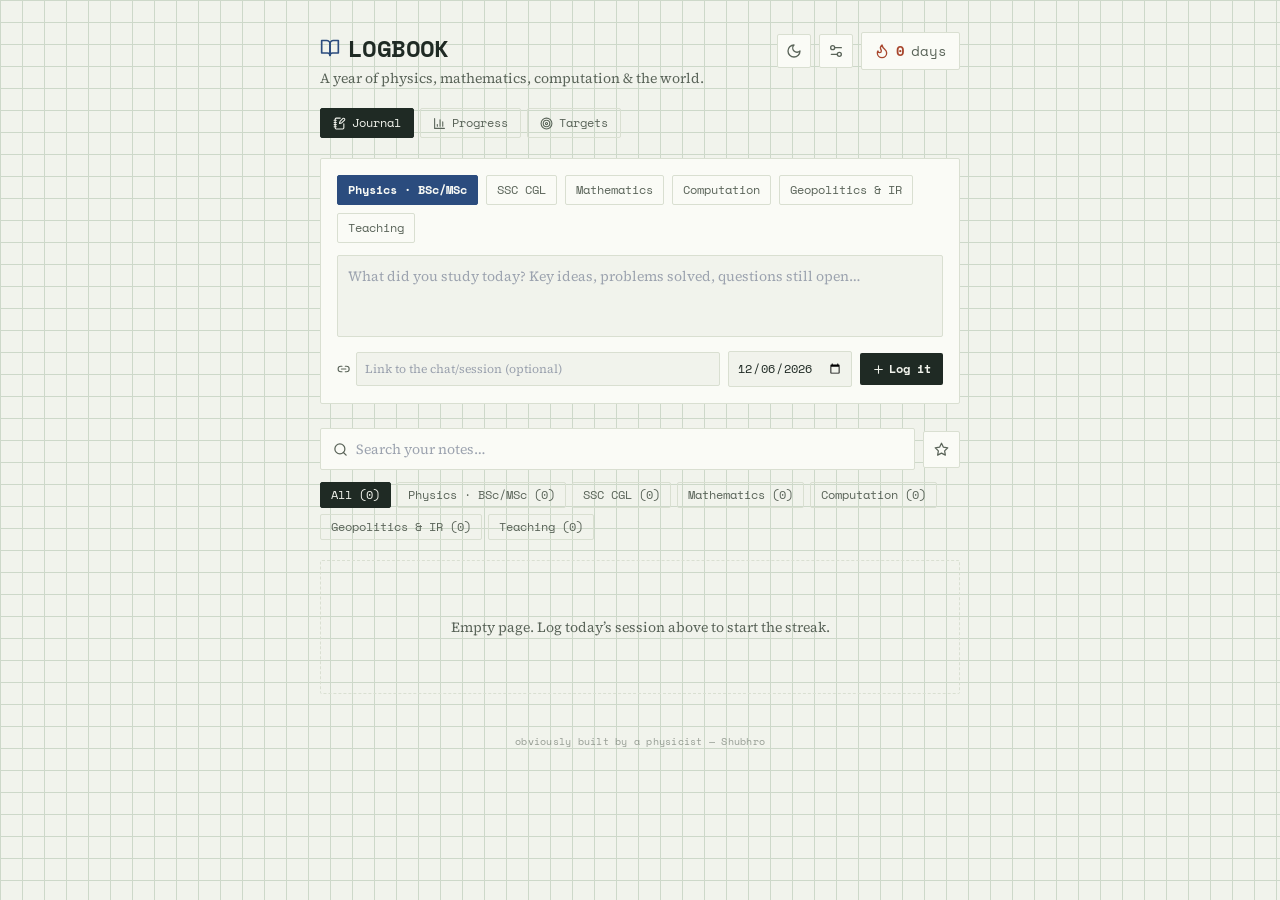
==== commit 322253f4: "Rename index-29.html to index.html" ====
--- a/index.html
+++ b/index.html
@@ -264,14 +264,14 @@
 In order to be iterable, non-array objects must have a [Symbol.iterator]() method.`)}function tQ(e,t){if(e){if(typeof e=="string")return bb(e,t);var r=Object.prototype.toString.call(e).slice(8,-1);if(r==="Object"&&e.constructor&&(r=e.constructor.name),r==="Map"||r==="Set")return Array.from(e);if(r==="Arguments"||/^(?:Ui|I)nt(?:8|16|32)(?:Clamped)?Array$/.test(r))return bb(e,t)}}function bb(e,t){(t==null||t>e.length)&&(t=e.length);for(var r=0,n=new Array(t);r<t;r++)n[r]=e[r];return n}function rQ(e,t){var r=e==null?null:typeof Symbol<"u"&&e[Symbol.iterator]||e["@@iterator"];if(r!=null){var n,i,o,a,l=[],u=!0,s=!1;try{if(o=(r=r.call(e)).next,t!==0)for(;!(u=(n=o.call(r)).done)&&(l.push(n.value),l.length!==t);u=!0);}catch(f){s=!0,i=f}finally{try{if(!u&&r.return!=null&&(a=r.return(),Object(a)!==a))return}finally{if(s)throw i}}return l}}function nQ(e){if(Array.isArray(e))return e}function gh(){return gh=Object.assign?Object.assign.bind():function(e){for(var t=1;t<arguments.length;t++){var r=arguments[t];for(var n in r)Object.prototype.hasOwnProperty.call(r,n)&&(e[n]=r[n])}return e},gh.apply(this,arguments)}var iQ=function(t,r){var n;return _.isValidElement(t)?n=_.cloneElement(t,r):le(t)?n=t(r):n=_.createElement("line",gh({},r,{className:"recharts-reference-line-line"})),n},oQ=function(t,r,n,i,o,a,l,u,s){var f=o.x,c=o.y,d=o.width,p=o.height;if(n){var m=s.y,g=t.y.apply(m,{position:a});if(_r(s,"discard")&&!t.y.isInRange(g))return null;var x=[{x:f+d,y:g},{x:f,y:g}];return u==="left"?x.reverse():x}if(r){var v=s.x,h=t.x.apply(v,{position:a});if(_r(s,"discard")&&!t.x.isInRange(h))return null;var y=[{x:h,y:c+p},{x:h,y:c}];return l==="top"?y.reverse():y}if(i){var A=s.segment,b=A.map(function(w){return t.apply(w,{position:a})});return _r(s,"discard")&&_K(b,function(w){return!t.isInRange(w)})?null:b}return null};function aQ(e){var t=e.x,r=e.y,n=e.segment,i=e.xAxisId,o=e.yAxisId,a=e.shape,l=e.className,u=e.alwaysShow,s=zH(),f=rE(i),c=nE(o),d=WH();if(!s||!d)return null;Qr(u===void 0,'The alwaysShow prop is deprecated. Please use ifOverflow="extendDomain" instead.');var p=Ey({x:f.scale,y:c.scale}),m=et(t),g=et(r),x=n&&n.length===2,v=oQ(p,m,g,x,d,e.position,f.orientation,c.orientation,e);if(!v)return null;var h=ZH(v,2),y=h[0],A=y.x,b=y.y,w=h[1],S=w.x,E=w.y,P=_r(e,"hidden")?"url(#".concat(s,")"):void 0,$=gb(gb({clipPath:P},he(e,!0)),{},{x1:A,y1:b,x2:S,y2:E});return _.createElement(it,{className:ve("recharts-reference-line",l)},iQ(a,$),xt.renderCallByParent(e,mH({x1:A,y1:b,x2:S,y2:E})))}var Ty=function(e){function t(){return HH(this,t),GH(this,t,arguments)}return YH(t,e),VH(t,[{key:"render",value:function(){return _.createElement(aQ,this.props)}}])}(_.Component);jy(Ty,"displayName","ReferenceLine");jy(Ty,"defaultProps",{isFront:!1,ifOverflow:"discard",xAxisId:0,yAxisId:0,fill:"none",stroke:"#ccc",fillOpacity:1,strokeWidth:1,position:"middle"});function bh(){return bh=Object.assign?Object.assign.bind():function(e){for(var t=1;t<arguments.length;t++){var r=arguments[t];for(var n in r)Object.prototype.hasOwnProperty.call(r,n)&&(e[n]=r[n])}return e},bh.apply(this,arguments)}function go(e){"@babel/helpers - typeof";return go=typeof Symbol=="function"&&typeof Symbol.iterator=="symbol"?function(t){return typeof t}:function(t){return t&&typeof Symbol=="function"&&t.constructor===Symbol&&t!==Symbol.prototype?"symbol":typeof t},go(e)}function xb(e,t){var r=Object.keys(e);if(Object.getOwnPropertySymbols){var n=Object.getOwnPropertySymbols(e);t&&(n=n.filter(function(i){return Object.getOwnPropertyDescriptor(e,i).enumerable})),r.push.apply(r,n)}return r}function wb(e){for(var t=1;t<arguments.length;t++){var r=arguments[t]!=null?arguments[t]:{};t%2?xb(Object(r),!0).forEach(function(n){nf(e,n,r[n])}):Object.getOwnPropertyDescriptors?Object.defineProperties(e,Object.getOwnPropertyDescriptors(r)):xb(Object(r)).forEach(function(n){Object.defineProperty(e,n,Object.getOwnPropertyDescriptor(r,n))})}return e}function lQ(e,t){if(!(e instanceof t))throw new TypeError("Cannot call a class as a function")}function uQ(e,t){for(var r=0;r<t.length;r++){var n=t[r];n.enumerable=n.enumerable||!1,n.configurable=!0,"value"in n&&(n.writable=!0),Object.defineProperty(e,lE(n.key),n)}}function sQ(e,t,r){return t&&uQ(e.prototype,t),Object.defineProperty(e,"prototype",{writable:!1}),e}function cQ(e,t,r){return t=Ys(t),fQ(e,aE()?Reflect.construct(t,r||[],Ys(e).constructor):t.apply(e,r))}function fQ(e,t){if(t&&(go(t)==="object"||typeof t=="function"))return t;if(t!==void 0)throw new TypeError("Derived constructors may only return object or undefined");return dQ(e)}function dQ(e){if(e===void 0)throw new ReferenceError("this hasn't been initialised - super() hasn't been called");return e}function aE(){try{var e=!Boolean.prototype.valueOf.call(Reflect.construct(Boolean,[],function(){}))}catch{}return(aE=function(){return!!e})()}function Ys(e){return Ys=Object.setPrototypeOf?Object.getPrototypeOf.bind():function(r){return r.__proto__||Object.getPrototypeOf(r)},Ys(e)}function pQ(e,t){if(typeof t!="function"&&t!==null)throw new TypeError("Super expression must either be null or a function");e.prototype=Object.create(t&&t.prototype,{constructor:{value:e,writable:!0,configurable:!0}}),Object.defineProperty(e,"prototype",{writable:!1}),t&&xh(e,t)}function xh(e,t){return xh=Object.setPrototypeOf?Object.setPrototypeOf.bind():function(n,i){return n.__proto__=i,n},xh(e,t)}function nf(e,t,r){return t=lE(t),t in e?Object.defineProperty(e,t,{value:r,enumerable:!0,configurable:!0,writable:!0}):e[t]=r,e}function lE(e){var t=hQ(e,"string");return go(t)=="symbol"?t:t+""}function hQ(e,t){if(go(e)!="object"||!e)return e;var r=e[Symbol.toPrimitive];if(r!==void 0){var n=r.call(e,t);if(go(n)!="object")return n;throw new TypeError("@@toPrimitive must return a primitive value.")}return String(e)}var vQ=function(t){var r=t.x,n=t.y,i=t.xAxis,o=t.yAxis,a=Ey({x:i.scale,y:o.scale}),l=a.apply({x:r,y:n},{bandAware:!0});return _r(t,"discard")&&!a.isInRange(l)?null:l},of=function(e){function t(){return lQ(this,t),cQ(this,t,arguments)}return pQ(t,e),sQ(t,[{key:"render",value:function(){var n=this.props,i=n.x,o=n.y,a=n.r,l=n.alwaysShow,u=n.clipPathId,s=et(i),f=et(o);if(Qr(l===void 0,'The alwaysShow prop is deprecated. Please use ifOverflow="extendDomain" instead.'),!s||!f)return null;var c=vQ(this.props);if(!c)return null;var d=c.x,p=c.y,m=this.props,g=m.shape,x=m.className,v=_r(this.props,"hidden")?"url(#".concat(u,")"):void 0,h=wb(wb({clipPath:v},he(this.props,!0)),{},{cx:d,cy:p});return _.createElement(it,{className:ve("recharts-reference-dot",x)},t.renderDot(g,h),xt.renderCallByParent(this.props,{x:d-a,y:p-a,width:2*a,height:2*a}))}}])}(_.Component);nf(of,"displayName","ReferenceDot");nf(of,"defaultProps",{isFront:!1,ifOverflow:"discard",xAxisId:0,yAxisId:0,r:10,fill:"#fff",stroke:"#ccc",fillOpacity:1,strokeWidth:1});nf(of,"renderDot",function(e,t){var r;return _.isValidElement(e)?r=_.cloneElement(e,t):le(e)?r=e(t):r=_.createElement(LO,bh({},t,{cx:t.cx,cy:t.cy,className:"recharts-reference-dot-dot"})),r});function wh(){return wh=Object.assign?Object.assign.bind():function(e){for(var t=1;t<arguments.length;t++){var r=arguments[t];for(var n in r)Object.prototype.hasOwnProperty.call(r,n)&&(e[n]=r[n])}return e},wh.apply(this,arguments)}function bo(e){"@babel/helpers - typeof";return bo=typeof Symbol=="function"&&typeof Symbol.iterator=="symbol"?function(t){return typeof t}:function(t){return t&&typeof Symbol=="function"&&t.constructor===Symbol&&t!==Symbol.prototype?"symbol":typeof t},bo(e)}function Ab(e,t){var r=Object.keys(e);if(Object.getOwnPropertySymbols){var n=Object.getOwnPropertySymbols(e);t&&(n=n.filter(function(i){return Object.getOwnPropertyDescriptor(e,i).enumerable})),r.push.apply(r,n)}return r}function Sb(e){for(var t=1;t<arguments.length;t++){var r=arguments[t]!=null?arguments[t]:{};t%2?Ab(Object(r),!0).forEach(function(n){af(e,n,r[n])}):Object.getOwnPropertyDescriptors?Object.defineProperties(e,Object.getOwnPropertyDescriptors(r)):Ab(Object(r)).forEach(function(n){Object.defineProperty(e,n,Object.getOwnPropertyDescriptor(r,n))})}return e}function yQ(e,t){if(!(e instanceof t))throw new TypeError("Cannot call a class as a function")}function mQ(e,t){for(var r=0;r<t.length;r++){var n=t[r];n.enumerable=n.enumerable||!1,n.configurable=!0,"value"in n&&(n.writable=!0),Object.defineProperty(e,sE(n.key),n)}}function gQ(e,t,r){return t&&mQ(e.prototype,t),Object.defineProperty(e,"prototype",{writable:!1}),e}function bQ(e,t,r){return t=Js(t),xQ(e,uE()?Reflect.construct(t,r||[],Js(e).constructor):t.apply(e,r))}function xQ(e,t){if(t&&(bo(t)==="object"||typeof t=="function"))return t;if(t!==void 0)throw new TypeError("Derived constructors may only return object or undefined");return wQ(e)}function wQ(e){if(e===void 0)throw new ReferenceError("this hasn't been initialised - super() hasn't been called");return e}function uE(){try{var e=!Boolean.prototype.valueOf.call(Reflect.construct(Boolean,[],function(){}))}catch{}return(uE=function(){return!!e})()}function Js(e){return Js=Object.setPrototypeOf?Object.getPrototypeOf.bind():function(r){return r.__proto__||Object.getPrototypeOf(r)},Js(e)}function AQ(e,t){if(typeof t!="function"&&t!==null)throw new TypeError("Super expression must either be null or a function");e.prototype=Object.create(t&&t.prototype,{constructor:{value:e,writable:!0,configurable:!0}}),Object.defineProperty(e,"prototype",{writable:!1}),t&&Ah(e,t)}function Ah(e,t){return Ah=Object.setPrototypeOf?Object.setPrototypeOf.bind():function(n,i){return n.__proto__=i,n},Ah(e,t)}function af(e,t,r){return t=sE(t),t in e?Object.defineProperty(e,t,{value:r,enumerable:!0,configurable:!0,writable:!0}):e[t]=r,e}function sE(e){var t=SQ(e,"string");return bo(t)=="symbol"?t:t+""}function SQ(e,t){if(bo(e)!="object"||!e)return e;var r=e[Symbol.toPrimitive];if(r!==void 0){var n=r.call(e,t);if(bo(n)!="object")return n;throw new TypeError("@@toPrimitive must return a primitive value.")}return String(e)}var OQ=function(t,r,n,i,o){var a=o.x1,l=o.x2,u=o.y1,s=o.y2,f=o.xAxis,c=o.yAxis;if(!f||!c)return null;var d=Ey({x:f.scale,y:c.scale}),p={x:t?d.x.apply(a,{position:"start"}):d.x.rangeMin,y:n?d.y.apply(u,{position:"start"}):d.y.rangeMin},m={x:r?d.x.apply(l,{position:"end"}):d.x.rangeMax,y:i?d.y.apply(s,{position:"end"}):d.y.rangeMax};return _r(o,"discard")&&(!d.isInRange(p)||!d.isInRange(m))?null:qO(p,m)},lf=function(e){function t(){return yQ(this,t),bQ(this,t,arguments)}return AQ(t,e),gQ(t,[{key:"render",value:function(){var n=this.props,i=n.x1,o=n.x2,a=n.y1,l=n.y2,u=n.className,s=n.alwaysShow,f=n.clipPathId;Qr(s===void 0,'The alwaysShow prop is deprecated. Please use ifOverflow="extendDomain" instead.');var c=et(i),d=et(o),p=et(a),m=et(l),g=this.props.shape;if(!c&&!d&&!p&&!m&&!g)return null;var x=OQ(c,d,p,m,this.props);if(!x&&!g)return null;var v=_r(this.props,"hidden")?"url(#".concat(f,")"):void 0;return _.createElement(it,{className:ve("recharts-reference-area",u)},t.renderRect(g,Sb(Sb({clipPath:v},he(this.props,!0)),x)),xt.renderCallByParent(this.props,x))}}])}(_.Component);af(lf,"displayName","ReferenceArea");af(lf,"defaultProps",{isFront:!1,ifOverflow:"discard",xAxisId:0,yAxisId:0,r:10,fill:"#ccc",fillOpacity:.5,stroke:"none",strokeWidth:1});af(lf,"renderRect",function(e,t){var r;return _.isValidElement(e)?r=_.cloneElement(e,t):le(e)?r=e(t):r=_.createElement(Oy,wh({},t,{className:"recharts-reference-area-rect"})),r});function cE(e,t,r){if(t<1)return[];if(t===1&&r===void 0)return e;for(var n=[],i=0;i<e.length;i+=t)n.push(e[i]);return n}function EQ(e,t,r){var n={width:e.width+t.width,height:e.height+t.height};return bH(n,r)}function CQ(e,t,r){var n=r==="width",i=e.x,o=e.y,a=e.width,l=e.height;return t===1?{start:n?i:o,end:n?i+a:o+l}:{start:n?i+a:o+l,end:n?i:o}}function Zs(e,t,r,n,i){if(e*t<e*n||e*t>e*i)return!1;var o=r();return e*(t-e*o/2-n)>=0&&e*(t+e*o/2-i)<=0}function PQ(e,t){return cE(e,t+1)}function _Q(e,t,r,n,i){for(var o=(n||[]).slice(),a=t.start,l=t.end,u=0,s=1,f=a,c=function(){var m=n==null?void 0:n[u];if(m===void 0)return{v:cE(n,s)};var g=u,x,v=function(){return x===void 0&&(x=r(m,g)),x},h=m.coordinate,y=u===0||Zs(e,h,v,f,l);y||(u=0,f=a,s+=1),y&&(f=h+e*(v()/2+i),u+=s)},d;s<=o.length;)if(d=c(),d)return d.v;return[]}function xl(e){"@babel/helpers - typeof";return xl=typeof Symbol=="function"&&typeof Symbol.iterator=="symbol"?function(t){return typeof t}:function(t){return t&&typeof Symbol=="function"&&t.constructor===Symbol&&t!==Symbol.prototype?"symbol":typeof t},xl(e)}function Ob(e,t){var r=Object.keys(e);if(Object.getOwnPropertySymbols){var n=Object.getOwnPropertySymbols(e);t&&(n=n.filter(function(i){return Object.getOwnPropertyDescriptor(e,i).enumerable})),r.push.apply(r,n)}return r}function gt(e){for(var t=1;t<arguments.length;t++){var r=arguments[t]!=null?arguments[t]:{};t%2?Ob(Object(r),!0).forEach(function(n){kQ(e,n,r[n])}):Object.getOwnPropertyDescriptors?Object.defineProperties(e,Object.getOwnPropertyDescriptors(r)):Ob(Object(r)).forEach(function(n){Object.defineProperty(e,n,Object.getOwnPropertyDescriptor(r,n))})}return e}function kQ(e,t,r){return t=jQ(t),t in e?Object.defineProperty(e,t,{value:r,enumerable:!0,configurable:!0,writable:!0}):e[t]=r,e}function jQ(e){var t=TQ(e,"string");return xl(t)=="symbol"?t:t+""}function TQ(e,t){if(xl(e)!="object"||!e)return e;var r=e[Symbol.toPrimitive];if(r!==void 0){var n=r.call(e,t);if(xl(n)!="object")return n;throw new TypeError("@@toPrimitive must return a primitive value.")}return(t==="string"?String:Number)(e)}function $Q(e,t,r,n,i){for(var o=(n||[]).slice(),a=o.length,l=t.start,u=t.end,s=function(d){var p=o[d],m,g=function(){return m===void 0&&(m=r(p,d)),m};if(d===a-1){var x=e*(p.coordinate+e*g()/2-u);o[d]=p=gt(gt({},p),{},{tickCoord:x>0?p.coordinate-x*e:p.coordinate})}else o[d]=p=gt(gt({},p),{},{tickCoord:p.coordinate});var v=Zs(e,p.tickCoord,g,l,u);v&&(u=p.tickCoord-e*(g()/2+i),o[d]=gt(gt({},p),{},{isShow:!0}))},f=a-1;f>=0;f--)s(f);return o}function IQ(e,t,r,n,i,o){var a=(n||[]).slice(),l=a.length,u=t.start,s=t.end;if(o){var f=n[l-1],c=r(f,l-1),d=e*(f.coordinate+e*c/2-s);a[l-1]=f=gt(gt({},f),{},{tickCoord:d>0?f.coordinate-d*e:f.coordinate});var p=Zs(e,f.tickCoord,function(){return c},u,s);p&&(s=f.tickCoord-e*(c/2+i),a[l-1]=gt(gt({},f),{},{isShow:!0}))}for(var m=o?l-1:l,g=function(h){var y=a[h],A,b=function(){return A===void 0&&(A=r(y,h)),A};if(h===0){var w=e*(y.coordinate-e*b()/2-u);a[h]=y=gt(gt({},y),{},{tickCoord:w<0?y.coordinate-w*e:y.coordinate})}else a[h]=y=gt(gt({},y),{},{tickCoord:y.coordinate});var S=Zs(e,y.tickCoord,b,u,s);S&&(u=y.tickCoord+e*(b()/2+i),a[h]=gt(gt({},y),{},{isShow:!0}))},x=0;x<m;x++)g(x);return a}function $y(e,t,r){var n=e.tick,i=e.ticks,o=e.viewBox,a=e.minTickGap,l=e.orientation,u=e.interval,s=e.tickFormatter,f=e.unit,c=e.angle;if(!i||!i.length||!n)return[];if(V(u)||Tl.isSsr)return PQ(i,typeof u=="number"&&V(u)?u:0);var d=[],p=l==="top"||l==="bottom"?"width":"height",m=f&&p==="width"?wa(f,{fontSize:t,letterSpacing:r}):{width:0,height:0},g=function(y,A){var b=le(s)?s(y.value,A):y.value;return p==="width"?EQ(wa(b,{fontSize:t,letterSpacing:r}),m,c):wa(b,{fontSize:t,letterSpacing:r})[p]},x=i.length>=2?pr(i[1].coordinate-i[0].coordinate):1,v=CQ(o,x,p);return u==="equidistantPreserveStart"?_Q(x,v,g,i,a):(u==="preserveStart"||u==="preserveStartEnd"?d=IQ(x,v,g,i,a,u==="preserveStartEnd"):d=$Q(x,v,g,i,a),d.filter(function(h){return h.isShow}))}var MQ=["viewBox"],NQ=["viewBox"],DQ=["ticks"];function xo(e){"@babel/helpers - typeof";return xo=typeof Symbol=="function"&&typeof Symbol.iterator=="symbol"?function(t){return typeof t}:function(t){return t&&typeof Symbol=="function"&&t.constructor===Symbol&&t!==Symbol.prototype?"symbol":typeof t},xo(e)}function Ri(){return Ri=Object.assign?Object.assign.bind():function(e){for(var t=1;t<arguments.length;t++){var r=arguments[t];for(var n in r)Object.prototype.hasOwnProperty.call(r,n)&&(e[n]=r[n])}return e},Ri.apply(this,arguments)}function Eb(e,t){var r=Object.keys(e);if(Object.getOwnPropertySymbols){var n=Object.getOwnPropertySymbols(e);t&&(n=n.filter(function(i){return Object.getOwnPropertyDescriptor(e,i).enumerable})),r.push.apply(r,n)}return r}function Xe(e){for(var t=1;t<arguments.length;t++){var r=arguments[t]!=null?arguments[t]:{};t%2?Eb(Object(r),!0).forEach(function(n){Iy(e,n,r[n])}):Object.getOwnPropertyDescriptors?Object.defineProperties(e,Object.getOwnPropertyDescriptors(r)):Eb(Object(r)).forEach(function(n){Object.defineProperty(e,n,Object.getOwnPropertyDescriptor(r,n))})}return e}function pd(e,t){if(e==null)return{};var r=BQ(e,t),n,i;if(Object.getOwnPropertySymbols){var o=Object.getOwnPropertySymbols(e);for(i=0;i<o.length;i++)n=o[i],!(t.indexOf(n)>=0)&&Object.prototype.propertyIsEnumerable.call(e,n)&&(r[n]=e[n])}return r}function BQ(e,t){if(e==null)return{};var r={};for(var n in e)if(Object.prototype.hasOwnProperty.call(e,n)){if(t.indexOf(n)>=0)continue;r[n]=e[n]}return r}function LQ(e,t){if(!(e instanceof t))throw new TypeError("Cannot call a class as a function")}function Cb(e,t){for(var r=0;r<t.length;r++){var n=t[r];n.enumerable=n.enumerable||!1,n.configurable=!0,"value"in n&&(n.writable=!0),Object.defineProperty(e,dE(n.key),n)}}function RQ(e,t,r){return t&&Cb(e.prototype,t),r&&Cb(e,r),Object.defineProperty(e,"prototype",{writable:!1}),e}function zQ(e,t,r){return t=ec(t),FQ(e,fE()?Reflect.construct(t,r||[],ec(e).constructor):t.apply(e,r))}function FQ(e,t){if(t&&(xo(t)==="object"||typeof t=="function"))return t;if(t!==void 0)throw new TypeError("Derived constructors may only return object or undefined");return UQ(e)}function UQ(e){if(e===void 0)throw new ReferenceError("this hasn't been initialised - super() hasn't been called");return e}function fE(){try{var e=!Boolean.prototype.valueOf.call(Reflect.construct(Boolean,[],function(){}))}catch{}return(fE=function(){return!!e})()}function ec(e){return ec=Object.setPrototypeOf?Object.getPrototypeOf.bind():function(r){return r.__proto__||Object.getPrototypeOf(r)},ec(e)}function WQ(e,t){if(typeof t!="function"&&t!==null)throw new TypeError("Super expression must either be null or a function");e.prototype=Object.create(t&&t.prototype,{constructor:{value:e,writable:!0,configurable:!0}}),Object.defineProperty(e,"prototype",{writable:!1}),t&&Sh(e,t)}function Sh(e,t){return Sh=Object.setPrototypeOf?Object.setPrototypeOf.bind():function(n,i){return n.__proto__=i,n},Sh(e,t)}function Iy(e,t,r){return t=dE(t),t in e?Object.defineProperty(e,t,{value:r,enumerable:!0,configurable:!0,writable:!0}):e[t]=r,e}function dE(e){var t=KQ(e,"string");return xo(t)=="symbol"?t:t+""}function KQ(e,t){if(xo(e)!="object"||!e)return e;var r=e[Symbol.toPrimitive];if(r!==void 0){var n=r.call(e,t);if(xo(n)!="object")return n;throw new TypeError("@@toPrimitive must return a primitive value.")}return String(e)}var Ro=function(e){function t(r){var n;return LQ(this,t),n=zQ(this,t,[r]),n.state={fontSize:"",letterSpacing:""},n}return WQ(t,e),RQ(t,[{key:"shouldComponentUpdate",value:function(n,i){var o=n.viewBox,a=pd(n,MQ),l=this.props,u=l.viewBox,s=pd(l,NQ);return!Vi(o,u)||!Vi(a,s)||!Vi(i,this.state)}},{key:"componentDidMount",value:function(){var n=this.layerReference;if(n){var i=n.getElementsByClassName("recharts-cartesian-axis-tick-value")[0];i&&this.setState({fontSize:window.getComputedStyle(i).fontSize,letterSpacing:window.getComputedStyle(i).letterSpacing})}}},{key:"getTickLineCoord",value:function(n){var i=this.props,o=i.x,a=i.y,l=i.width,u=i.height,s=i.orientation,f=i.tickSize,c=i.mirror,d=i.tickMargin,p,m,g,x,v,h,y=c?-1:1,A=n.tickSize||f,b=V(n.tickCoord)?n.tickCoord:n.coordinate;switch(s){case"top":p=m=n.coordinate,x=a+ +!c*u,g=x-y*A,h=g-y*d,v=b;break;case"left":g=x=n.coordinate,m=o+ +!c*l,p=m-y*A,v=p-y*d,h=b;break;case"right":g=x=n.coordinate,m=o+ +c*l,p=m+y*A,v=p+y*d,h=b;break;default:p=m=n.coordinate,x=a+ +c*u,g=x+y*A,h=g+y*d,v=b;break}return{line:{x1:p,y1:g,x2:m,y2:x},tick:{x:v,y:h}}}},{key:"getTickTextAnchor",value:function(){var n=this.props,i=n.orientation,o=n.mirror,a;switch(i){case"left":a=o?"start":"end";break;case"right":a=o?"end":"start";break;default:a="middle";break}return a}},{key:"getTickVerticalAnchor",value:function(){var n=this.props,i=n.orientation,o=n.mirror,a="end";switch(i){case"left":case"right":a="middle";break;case"top":a=o?"start":"end";break;default:a=o?"end":"start";break}return a}},{key:"renderAxisLine",value:function(){var n=this.props,i=n.x,o=n.y,a=n.width,l=n.height,u=n.orientation,s=n.mirror,f=n.axisLine,c=Xe(Xe(Xe({},he(this.props,!1)),he(f,!1)),{},{fill:"none"});if(u==="top"||u==="bottom"){var d=+(u==="top"&&!s||u==="bottom"&&s);c=Xe(Xe({},c),{},{x1:i,y1:o+d*l,x2:i+a,y2:o+d*l})}else{var p=+(u==="left"&&!s||u==="right"&&s);c=Xe(Xe({},c),{},{x1:i+p*a,y1:o,x2:i+p*a,y2:o+l})}return _.createElement("line",Ri({},c,{className:ve("recharts-cartesian-axis-line",Zt(f,"className"))}))}},{key:"renderTicks",value:function(n,i,o){var a=this,l=this.props,u=l.tickLine,s=l.stroke,f=l.tick,c=l.tickFormatter,d=l.unit,p=$y(Xe(Xe({},this.props),{},{ticks:n}),i,o),m=this.getTickTextAnchor(),g=this.getTickVerticalAnchor(),x=he(this.props,!1),v=he(f,!1),h=Xe(Xe({},x),{},{fill:"none"},he(u,!1)),y=p.map(function(A,b){var w=a.getTickLineCoord(A),S=w.line,E=w.tick,P=Xe(Xe(Xe(Xe({textAnchor:m,verticalAnchor:g},x),{},{stroke:"none",fill:s},v),E),{},{index:b,payload:A,visibleTicksCount:p.length,tickFormatter:c});return _.createElement(it,Ri({className:"recharts-cartesian-axis-tick",key:"tick-".concat(A.value,"-").concat(A.coordinate,"-").concat(A.tickCoord)},as(a.props,A,b)),u&&_.createElement("line",Ri({},h,S,{className:ve("recharts-cartesian-axis-tick-line",Zt(u,"className"))})),f&&t.renderTickItem(f,P,"".concat(le(c)?c(A.value,b):A.value).concat(d||"")))});return _.createElement("g",{className:"recharts-cartesian-axis-ticks"},y)}},{key:"render",value:function(){var n=this,i=this.props,o=i.axisLine,a=i.width,l=i.height,u=i.ticksGenerator,s=i.className,f=i.hide;if(f)return null;var c=this.props,d=c.ticks,p=pd(c,DQ),m=d;return le(u)&&(m=d&&d.length>0?u(this.props):u(p)),a<=0||l<=0||!m||!m.length?null:_.createElement(it,{className:ve("recharts-cartesian-axis",s),ref:function(x){n.layerReference=x}},o&&this.renderAxisLine(),this.renderTicks(m,this.state.fontSize,this.state.letterSpacing),xt.renderCallByParent(this.props))}}],[{key:"renderTickItem",value:function(n,i,o){var a,l=ve(i.className,"recharts-cartesian-axis-tick-value");return _.isValidElement(n)?a=_.cloneElement(n,Xe(Xe({},i),{},{className:l})):le(n)?a=n(Xe(Xe({},i),{},{className:l})):a=_.createElement(xs,Ri({},i,{className:"recharts-cartesian-axis-tick-value"}),o),a}}])}(M.Component);Iy(Ro,"displayName","CartesianAxis");Iy(Ro,"defaultProps",{x:0,y:0,width:0,height:0,viewBox:{x:0,y:0,width:0,height:0},orientation:"bottom",ticks:[],stroke:"#666",tickLine:!0,axisLine:!0,tick:!0,mirror:!1,minTickGap:5,tickSize:6,tickMargin:2,interval:"preserveEnd"});var HQ=["x1","y1","x2","y2","key"],QQ=["offset"];function di(e){"@babel/helpers - typeof";return di=typeof Symbol=="function"&&typeof Symbol.iterator=="symbol"?function(t){return typeof t}:function(t){return t&&typeof Symbol=="function"&&t.constructor===Symbol&&t!==Symbol.prototype?"symbol":typeof t},di(e)}function Pb(e,t){var r=Object.keys(e);if(Object.getOwnPropertySymbols){var n=Object.getOwnPropertySymbols(e);t&&(n=n.filter(function(i){return Object.getOwnPropertyDescriptor(e,i).enumerable})),r.push.apply(r,n)}return r}function wt(e){for(var t=1;t<arguments.length;t++){var r=arguments[t]!=null?arguments[t]:{};t%2?Pb(Object(r),!0).forEach(function(n){VQ(e,n,r[n])}):Object.getOwnPropertyDescriptors?Object.defineProperties(e,Object.getOwnPropertyDescriptors(r)):Pb(Object(r)).forEach(function(n){Object.defineProperty(e,n,Object.getOwnPropertyDescriptor(r,n))})}return e}function VQ(e,t,r){return t=GQ(t),t in e?Object.defineProperty(e,t,{value:r,enumerable:!0,configurable:!0,writable:!0}):e[t]=r,e}function GQ(e){var t=qQ(e,"string");return di(t)=="symbol"?t:t+""}function qQ(e,t){if(di(e)!="object"||!e)return e;var r=e[Symbol.toPrimitive];if(r!==void 0){var n=r.call(e,t);if(di(n)!="object")return n;throw new TypeError("@@toPrimitive must return a primitive value.")}return(t==="string"?String:Number)(e)}function Xn(){return Xn=Object.assign?Object.assign.bind():function(e){for(var t=1;t<arguments.length;t++){var r=arguments[t];for(var n in r)Object.prototype.hasOwnProperty.call(r,n)&&(e[n]=r[n])}return e},Xn.apply(this,arguments)}function _b(e,t){if(e==null)return{};var r=XQ(e,t),n,i;if(Object.getOwnPropertySymbols){var o=Object.getOwnPropertySymbols(e);for(i=0;i<o.length;i++)n=o[i],!(t.indexOf(n)>=0)&&Object.prototype.propertyIsEnumerable.call(e,n)&&(r[n]=e[n])}return r}function XQ(e,t){if(e==null)return{};var r={};for(var n in e)if(Object.prototype.hasOwnProperty.call(e,n)){if(t.indexOf(n)>=0)continue;r[n]=e[n]}return r}var YQ=function(t){var r=t.fill;if(!r||r==="none")return null;var n=t.fillOpacity,i=t.x,o=t.y,a=t.width,l=t.height,u=t.ry;return _.createElement("rect",{x:i,y:o,ry:u,width:a,height:l,stroke:"none",fill:r,fillOpacity:n,className:"recharts-cartesian-grid-bg"})};function pE(e,t){var r;if(_.isValidElement(e))r=_.cloneElement(e,t);else if(le(e))r=e(t);else{var n=t.x1,i=t.y1,o=t.x2,a=t.y2,l=t.key,u=_b(t,HQ),s=he(u,!1);s.offset;var f=_b(s,QQ);r=_.createElement("line",Xn({},f,{x1:n,y1:i,x2:o,y2:a,fill:"none",key:l}))}return r}function JQ(e){var t=e.x,r=e.width,n=e.horizontal,i=n===void 0?!0:n,o=e.horizontalPoints;if(!i||!o||!o.length)return null;var a=o.map(function(l,u){var s=wt(wt({},e),{},{x1:t,y1:l,x2:t+r,y2:l,key:"line-".concat(u),index:u});return pE(i,s)});return _.createElement("g",{className:"recharts-cartesian-grid-horizontal"},a)}function ZQ(e){var t=e.y,r=e.height,n=e.vertical,i=n===void 0?!0:n,o=e.verticalPoints;if(!i||!o||!o.length)return null;var a=o.map(function(l,u){var s=wt(wt({},e),{},{x1:l,y1:t,x2:l,y2:t+r,key:"line-".concat(u),index:u});return pE(i,s)});return _.createElement("g",{className:"recharts-cartesian-grid-vertical"},a)}function eV(e){var t=e.horizontalFill,r=e.fillOpacity,n=e.x,i=e.y,o=e.width,a=e.height,l=e.horizontalPoints,u=e.horizontal,s=u===void 0?!0:u;if(!s||!t||!t.length)return null;var f=l.map(function(d){return Math.round(d+i-i)}).sort(function(d,p){return d-p});i!==f[0]&&f.unshift(0);var c=f.map(function(d,p){var m=!f[p+1],g=m?i+a-d:f[p+1]-d;if(g<=0)return null;var x=p%t.length;return _.createElement("rect",{key:"react-".concat(p),y:d,x:n,height:g,width:o,stroke:"none",fill:t[x],fillOpacity:r,className:"recharts-cartesian-grid-bg"})});return _.createElement("g",{className:"recharts-cartesian-gridstripes-horizontal"},c)}function tV(e){var t=e.vertical,r=t===void 0?!0:t,n=e.verticalFill,i=e.fillOpacity,o=e.x,a=e.y,l=e.width,u=e.height,s=e.verticalPoints;if(!r||!n||!n.length)return null;var f=s.map(function(d){return Math.round(d+o-o)}).sort(function(d,p){return d-p});o!==f[0]&&f.unshift(0);var c=f.map(function(d,p){var m=!f[p+1],g=m?o+l-d:f[p+1]-d;if(g<=0)return null;var x=p%n.length;return _.createElement("rect",{key:"react-".concat(p),x:d,y:a,width:g,height:u,stroke:"none",fill:n[x],fillOpacity:i,className:"recharts-cartesian-grid-bg"})});return _.createElement("g",{className:"recharts-cartesian-gridstripes-vertical"},c)}var rV=function(t,r){var n=t.xAxis,i=t.width,o=t.height,a=t.offset;return AO($y(wt(wt(wt({},Ro.defaultProps),n),{},{ticks:Wr(n,!0),viewBox:{x:0,y:0,width:i,height:o}})),a.left,a.left+a.width,r)},nV=function(t,r){var n=t.yAxis,i=t.width,o=t.height,a=t.offset;return AO($y(wt(wt(wt({},Ro.defaultProps),n),{},{ticks:Wr(n,!0),viewBox:{x:0,y:0,width:i,height:o}})),a.top,a.top+a.height,r)},Ei={horizontal:!0,vertical:!0,stroke:"#ccc",fill:"none",verticalFill:[],horizontalFill:[]};function hE(e){var t,r,n,i,o,a,l=_y(),u=ky(),s=KH(),f=wt(wt({},e),{},{stroke:(t=e.stroke)!==null&&t!==void 0?t:Ei.stroke,fill:(r=e.fill)!==null&&r!==void 0?r:Ei.fill,horizontal:(n=e.horizontal)!==null&&n!==void 0?n:Ei.horizontal,horizontalFill:(i=e.horizontalFill)!==null&&i!==void 0?i:Ei.horizontalFill,vertical:(o=e.vertical)!==null&&o!==void 0?o:Ei.vertical,verticalFill:(a=e.verticalFill)!==null&&a!==void 0?a:Ei.verticalFill,x:V(e.x)?e.x:s.left,y:V(e.y)?e.y:s.top,width:V(e.width)?e.width:s.width,height:V(e.height)?e.height:s.height}),c=f.x,d=f.y,p=f.width,m=f.height,g=f.syncWithTicks,x=f.horizontalValues,v=f.verticalValues,h=FH(),y=UH();if(!V(p)||p<=0||!V(m)||m<=0||!V(c)||c!==+c||!V(d)||d!==+d)return null;var A=f.verticalCoordinatesGenerator||rV,b=f.horizontalCoordinatesGenerator||nV,w=f.horizontalPoints,S=f.verticalPoints;if((!w||!w.length)&&le(b)){var E=x&&x.length,P=b({yAxis:y?wt(wt({},y),{},{ticks:E?x:y.ticks}):void 0,width:l,height:u,offset:s},E?!0:g);Qr(Array.isArray(P),"horizontalCoordinatesGenerator should return Array but instead it returned [".concat(di(P),"]")),Array.isArray(P)&&(w=P)}if((!S||!S.length)&&le(A)){var $=v&&v.length,T=A({xAxis:h?wt(wt({},h),{},{ticks:$?v:h.ticks}):void 0,width:l,height:u,offset:s},$?!0:g);Qr(Array.isArray(T),"verticalCoordinatesGenerator should return Array but instead it returned [".concat(di(T),"]")),Array.isArray(T)&&(S=T)}return _.createElement("g",{className:"recharts-cartesian-grid"},_.createElement(YQ,{fill:f.fill,fillOpacity:f.fillOpacity,x:f.x,y:f.y,width:f.width,height:f.height,ry:f.ry}),_.createElement(JQ,Xn({},f,{offset:s,horizontalPoints:w,xAxis:h,yAxis:y})),_.createElement(ZQ,Xn({},f,{offset:s,verticalPoints:S,xAxis:h,yAxis:y})),_.createElement(eV,Xn({},f,{horizontalPoints:w})),_.createElement(tV,Xn({},f,{verticalPoints:S})))}hE.displayName="CartesianGrid";function wo(e){"@babel/helpers - typeof";return wo=typeof Symbol=="function"&&typeof Symbol.iterator=="symbol"?function(t){return typeof t}:function(t){return t&&typeof Symbol=="function"&&t.constructor===Symbol&&t!==Symbol.prototype?"symbol":typeof t},wo(e)}function iV(e,t){if(!(e instanceof t))throw new TypeError("Cannot call a class as a function")}function oV(e,t){for(var r=0;r<t.length;r++){var n=t[r];n.enumerable=n.enumerable||!1,n.configurable=!0,"value"in n&&(n.writable=!0),Object.defineProperty(e,mE(n.key),n)}}function aV(e,t,r){return t&&oV(e.prototype,t),Object.defineProperty(e,"prototype",{writable:!1}),e}function lV(e,t,r){return t=tc(t),uV(e,vE()?Reflect.construct(t,r||[],tc(e).constructor):t.apply(e,r))}function uV(e,t){if(t&&(wo(t)==="object"||typeof t=="function"))return t;if(t!==void 0)throw new TypeError("Derived constructors may only return object or undefined");return sV(e)}function sV(e){if(e===void 0)throw new ReferenceError("this hasn't been initialised - super() hasn't been called");return e}function vE(){try{var e=!Boolean.prototype.valueOf.call(Reflect.construct(Boolean,[],function(){}))}catch{}return(vE=function(){return!!e})()}function tc(e){return tc=Object.setPrototypeOf?Object.getPrototypeOf.bind():function(r){return r.__proto__||Object.getPrototypeOf(r)},tc(e)}function cV(e,t){if(typeof t!="function"&&t!==null)throw new TypeError("Super expression must either be null or a function");e.prototype=Object.create(t&&t.prototype,{constructor:{value:e,writable:!0,configurable:!0}}),Object.defineProperty(e,"prototype",{writable:!1}),t&&Oh(e,t)}function Oh(e,t){return Oh=Object.setPrototypeOf?Object.setPrototypeOf.bind():function(n,i){return n.__proto__=i,n},Oh(e,t)}function yE(e,t,r){return t=mE(t),t in e?Object.defineProperty(e,t,{value:r,enumerable:!0,configurable:!0,writable:!0}):e[t]=r,e}function mE(e){var t=fV(e,"string");return wo(t)=="symbol"?t:t+""}function fV(e,t){if(wo(e)!="object"||!e)return e;var r=e[Symbol.toPrimitive];if(r!==void 0){var n=r.call(e,t);if(wo(n)!="object")return n;throw new TypeError("@@toPrimitive must return a primitive value.")}return String(e)}function Eh(){return Eh=Object.assign?Object.assign.bind():function(e){for(var t=1;t<arguments.length;t++){var r=arguments[t];for(var n in r)Object.prototype.hasOwnProperty.call(r,n)&&(e[n]=r[n])}return e},Eh.apply(this,arguments)}function dV(e){var t=e.xAxisId,r=_y(),n=ky(),i=rE(t);return i==null?null:M.createElement(Ro,Eh({},i,{className:ve("recharts-".concat(i.axisType," ").concat(i.axisType),i.className),viewBox:{x:0,y:0,width:r,height:n},ticksGenerator:function(a){return Wr(a,!0)}}))}var uf=function(e){function t(){return iV(this,t),lV(this,t,arguments)}return cV(t,e),aV(t,[{key:"render",value:function(){return M.createElement(dV,this.props)}}])}(M.Component);yE(uf,"displayName","XAxis");yE(uf,"defaultProps",{allowDecimals:!0,hide:!1,orientation:"bottom",width:0,height:30,mirror:!1,xAxisId:0,tickCount:5,type:"category",padding:{left:0,right:0},allowDataOverflow:!1,scale:"auto",reversed:!1,allowDuplicatedCategory:!0});function Ao(e){"@babel/helpers - typeof";return Ao=typeof Symbol=="function"&&typeof Symbol.iterator=="symbol"?function(t){return typeof t}:function(t){return t&&typeof Symbol=="function"&&t.constructor===Symbol&&t!==Symbol.prototype?"symbol":typeof t},Ao(e)}function pV(e,t){if(!(e instanceof t))throw new TypeError("Cannot call a class as a function")}function hV(e,t){for(var r=0;r<t.length;r++){var n=t[r];n.enumerable=n.enumerable||!1,n.configurable=!0,"value"in n&&(n.writable=!0),Object.defineProperty(e,xE(n.key),n)}}function vV(e,t,r){return t&&hV(e.prototype,t),Object.defineProperty(e,"prototype",{writable:!1}),e}function yV(e,t,r){return t=rc(t),mV(e,gE()?Reflect.construct(t,r||[],rc(e).constructor):t.apply(e,r))}function mV(e,t){if(t&&(Ao(t)==="object"||typeof t=="function"))return t;if(t!==void 0)throw new TypeError("Derived constructors may only return object or undefined");return gV(e)}function gV(e){if(e===void 0)throw new ReferenceError("this hasn't been initialised - super() hasn't been called");return e}function gE(){try{var e=!Boolean.prototype.valueOf.call(Reflect.construct(Boolean,[],function(){}))}catch{}return(gE=function(){return!!e})()}function rc(e){return rc=Object.setPrototypeOf?Object.getPrototypeOf.bind():function(r){return r.__proto__||Object.getPrototypeOf(r)},rc(e)}function bV(e,t){if(typeof t!="function"&&t!==null)throw new TypeError("Super expression must either be null or a function");e.prototype=Object.create(t&&t.prototype,{constructor:{value:e,writable:!0,configurable:!0}}),Object.defineProperty(e,"prototype",{writable:!1}),t&&Ch(e,t)}function Ch(e,t){return Ch=Object.setPrototypeOf?Object.setPrototypeOf.bind():function(n,i){return n.__proto__=i,n},Ch(e,t)}function bE(e,t,r){return t=xE(t),t in e?Object.defineProperty(e,t,{value:r,enumerable:!0,configurable:!0,writable:!0}):e[t]=r,e}function xE(e){var t=xV(e,"string");return Ao(t)=="symbol"?t:t+""}function xV(e,t){if(Ao(e)!="object"||!e)return e;var r=e[Symbol.toPrimitive];if(r!==void 0){var n=r.call(e,t);if(Ao(n)!="object")return n;throw new TypeError("@@toPrimitive must return a primitive value.")}return String(e)}function Ph(){return Ph=Object.assign?Object.assign.bind():function(e){for(var t=1;t<arguments.length;t++){var r=arguments[t];for(var n in r)Object.prototype.hasOwnProperty.call(r,n)&&(e[n]=r[n])}return e},Ph.apply(this,arguments)}var wV=function(t){var r=t.yAxisId,n=_y(),i=ky(),o=nE(r);return o==null?null:M.createElement(Ro,Ph({},o,{className:ve("recharts-".concat(o.axisType," ").concat(o.axisType),o.className),viewBox:{x:0,y:0,width:n,height:i},ticksGenerator:function(l){return Wr(l,!0)}}))},sf=function(e){function t(){return pV(this,t),yV(this,t,arguments)}return bV(t,e),vV(t,[{key:"render",value:function(){return M.createElement(wV,this.props)}}])}(M.Component);bE(sf,"displayName","YAxis");bE(sf,"defaultProps",{allowDuplicatedCategory:!0,allowDecimals:!0,hide:!1,orientation:"left",width:60,height:0,mirror:!1,yAxisId:0,tickCount:5,type:"number",padding:{top:0,bottom:0},allowDataOverflow:!1,scale:"auto",reversed:!1});function kb(e){return EV(e)||OV(e)||SV(e)||AV()}function AV(){throw new TypeError(`Invalid attempt to spread non-iterable instance.
 In order to be iterable, non-array objects must have a [Symbol.iterator]() method.`)}function SV(e,t){if(e){if(typeof e=="string")return _h(e,t);var r=Object.prototype.toString.call(e).slice(8,-1);if(r==="Object"&&e.constructor&&(r=e.constructor.name),r==="Map"||r==="Set")return Array.from(e);if(r==="Arguments"||/^(?:Ui|I)nt(?:8|16|32)(?:Clamped)?Array$/.test(r))return _h(e,t)}}function OV(e){if(typeof Symbol<"u"&&e[Symbol.iterator]!=null||e["@@iterator"]!=null)return Array.from(e)}function EV(e){if(Array.isArray(e))return _h(e)}function _h(e,t){(t==null||t>e.length)&&(t=e.length);for(var r=0,n=new Array(t);r<t;r++)n[r]=e[r];return n}var kh=function(t,r,n,i,o){var a=yr(t,Ty),l=yr(t,of),u=[].concat(kb(a),kb(l)),s=yr(t,lf),f="".concat(i,"Id"),c=i[0],d=r;if(u.length&&(d=u.reduce(function(g,x){if(x.props[f]===n&&_r(x.props,"extendDomain")&&V(x.props[c])){var v=x.props[c];return[Math.min(g[0],v),Math.max(g[1],v)]}return g},d)),s.length){var p="".concat(c,"1"),m="".concat(c,"2");d=s.reduce(function(g,x){if(x.props[f]===n&&_r(x.props,"extendDomain")&&V(x.props[p])&&V(x.props[m])){var v=x.props[p],h=x.props[m];return[Math.min(g[0],v,h),Math.max(g[1],v,h)]}return g},d)}return o&&o.length&&(d=o.reduce(function(g,x){return V(x)?[Math.min(g[0],x),Math.max(g[1],x)]:g},d)),d},wE={exports:{}};(function(e){var t=Object.prototype.hasOwnProperty,r="~";function n(){}Object.create&&(n.prototype=Object.create(null),new n().__proto__||(r=!1));function i(u,s,f){this.fn=u,this.context=s,this.once=f||!1}function o(u,s,f,c,d){if(typeof f!="function")throw new TypeError("The listener must be a function");var p=new i(f,c||u,d),m=r?r+s:s;return u._events[m]?u._events[m].fn?u._events[m]=[u._events[m],p]:u._events[m].push(p):(u._events[m]=p,u._eventsCount++),u}function a(u,s){--u._eventsCount===0?u._events=new n:delete u._events[s]}function l(){this._events=new n,this._eventsCount=0}l.prototype.eventNames=function(){var s=[],f,c;if(this._eventsCount===0)return s;for(c in f=this._events)t.call(f,c)&&s.push(r?c.slice(1):c);return Object.getOwnPropertySymbols?s.concat(Object.getOwnPropertySymbols(f)):s},l.prototype.listeners=function(s){var f=r?r+s:s,c=this._events[f];if(!c)return[];if(c.fn)return[c.fn];for(var d=0,p=c.length,m=new Array(p);d<p;d++)m[d]=c[d].fn;return m},l.prototype.listenerCount=function(s){var f=r?r+s:s,c=this._events[f];return c?c.fn?1:c.length:0},l.prototype.emit=function(s,f,c,d,p,m){var g=r?r+s:s;if(!this._events[g])return!1;var x=this._events[g],v=arguments.length,h,y;if(x.fn){switch(x.once&&this.removeListener(s,x.fn,void 0,!0),v){case 1:return x.fn.call(x.context),!0;case 2:return x.fn.call(x.context,f),!0;case 3:return x.fn.call(x.context,f,c),!0;case 4:return x.fn.call(x.context,f,c,d),!0;case 5:return x.fn.call(x.context,f,c,d,p),!0;case 6:return x.fn.call(x.context,f,c,d,p,m),!0}for(y=1,h=new Array(v-1);y<v;y++)h[y-1]=arguments[y];x.fn.apply(x.context,h)}else{var A=x.length,b;for(y=0;y<A;y++)switch(x[y].once&&this.removeListener(s,x[y].fn,void 0,!0),v){case 1:x[y].fn.call(x[y].context);break;case 2:x[y].fn.call(x[y].context,f);break;case 3:x[y].fn.call(x[y].context,f,c);break;case 4:x[y].fn.call(x[y].context,f,c,d);break;default:if(!h)for(b=1,h=new Array(v-1);b<v;b++)h[b-1]=arguments[b];x[y].fn.apply(x[y].context,h)}}return!0},l.prototype.on=function(s,f,c){return o(this,s,f,c,!1)},l.prototype.once=function(s,f,c){return o(this,s,f,c,!0)},l.prototype.removeListener=function(s,f,c,d){var p=r?r+s:s;if(!this._events[p])return this;if(!f)return a(this,p),this;var m=this._events[p];if(m.fn)m.fn===f&&(!d||m.once)&&(!c||m.context===c)&&a(this,p);else{for(var g=0,x=[],v=m.length;g<v;g++)(m[g].fn!==f||d&&!m[g].once||c&&m[g].context!==c)&&x.push(m[g]);x.length?this._events[p]=x.length===1?x[0]:x:a(this,p)}return this},l.prototype.removeAllListeners=function(s){var f;return s?(f=r?r+s:s,this._events[f]&&a(this,f)):(this._events=new n,this._eventsCount=0),this},l.prototype.off=l.prototype.removeListener,l.prototype.addListener=l.prototype.on,l.prefixed=r,l.EventEmitter=l,e.exports=l})(wE);var CV=wE.exports;const PV=Oe(CV);var hd=new PV,vd="recharts.syncMouseEvents";function wl(e){"@babel/helpers - typeof";return wl=typeof Symbol=="function"&&typeof Symbol.iterator=="symbol"?function(t){return typeof t}:function(t){return t&&typeof Symbol=="function"&&t.constructor===Symbol&&t!==Symbol.prototype?"symbol":typeof t},wl(e)}function _V(e,t){if(!(e instanceof t))throw new TypeError("Cannot call a class as a function")}function kV(e,t){for(var r=0;r<t.length;r++){var n=t[r];n.enumerable=n.enumerable||!1,n.configurable=!0,"value"in n&&(n.writable=!0),Object.defineProperty(e,AE(n.key),n)}}function jV(e,t,r){return t&&kV(e.prototype,t),Object.defineProperty(e,"prototype",{writable:!1}),e}function yd(e,t,r){return t=AE(t),t in e?Object.defineProperty(e,t,{value:r,enumerable:!0,configurable:!0,writable:!0}):e[t]=r,e}function AE(e){var t=TV(e,"string");return wl(t)=="symbol"?t:t+""}function TV(e,t){if(wl(e)!="object"||!e)return e;var r=e[Symbol.toPrimitive];if(r!==void 0){var n=r.call(e,t);if(wl(n)!="object")return n;throw new TypeError("@@toPrimitive must return a primitive value.")}return String(e)}var $V=function(){function e(){_V(this,e),yd(this,"activeIndex",0),yd(this,"coordinateList",[]),yd(this,"layout","horizontal")}return jV(e,[{key:"setDetails",value:function(r){var n,i=r.coordinateList,o=i===void 0?null:i,a=r.container,l=a===void 0?null:a,u=r.layout,s=u===void 0?null:u,f=r.offset,c=f===void 0?null:f,d=r.mouseHandlerCallback,p=d===void 0?null:d;this.coordinateList=(n=o??this.coordinateList)!==null&&n!==void 0?n:[],this.container=l??this.container,this.layout=s??this.layout,this.offset=c??this.offset,this.mouseHandlerCallback=p??this.mouseHandlerCallback,this.activeIndex=Math.min(Math.max(this.activeIndex,0),this.coordinateList.length-1)}},{key:"focus",value:function(){this.spoofMouse()}},{key:"keyboardEvent",value:function(r){if(this.coordinateList.length!==0)switch(r.key){case"ArrowRight":{if(this.layout!=="horizontal")return;this.activeIndex=Math.min(this.activeIndex+1,this.coordinateList.length-1),this.spoofMouse();break}case"ArrowLeft":{if(this.layout!=="horizontal")return;this.activeIndex=Math.max(this.activeIndex-1,0),this.spoofMouse();break}}}},{key:"setIndex",value:function(r){this.activeIndex=r}},{key:"spoofMouse",value:function(){var r,n;if(this.layout==="horizontal"&&this.coordinateList.length!==0){var i=this.container.getBoundingClientRect(),o=i.x,a=i.y,l=i.height,u=this.coordinateList[this.activeIndex].coordinate,s=((r=window)===null||r===void 0?void 0:r.scrollX)||0,f=((n=window)===null||n===void 0?void 0:n.scrollY)||0,c=o+u+s,d=a+this.offset.top+l/2+f;this.mouseHandlerCallback({pageX:c,pageY:d})}}}])}();function IV(e,t,r){if(r==="number"&&t===!0&&Array.isArray(e)){var n=e==null?void 0:e[0],i=e==null?void 0:e[1];if(n&&i&&V(n)&&V(i))return!0}return!1}function MV(e,t,r,n){var i=n/2;return{stroke:"none",fill:"#ccc",x:e==="horizontal"?t.x-i:r.left+.5,y:e==="horizontal"?r.top+.5:t.y-i,width:e==="horizontal"?n:r.width-1,height:e==="horizontal"?r.height-1:n}}function SE(e){var t=e.cx,r=e.cy,n=e.radius,i=e.startAngle,o=e.endAngle,a=ct(t,r,n,i),l=ct(t,r,n,o);return{points:[a,l],cx:t,cy:r,radius:n,startAngle:i,endAngle:o}}function NV(e,t,r){var n,i,o,a;if(e==="horizontal")n=t.x,o=n,i=r.top,a=r.top+r.height;else if(e==="vertical")i=t.y,a=i,n=r.left,o=r.left+r.width;else if(t.cx!=null&&t.cy!=null)if(e==="centric"){var l=t.cx,u=t.cy,s=t.innerRadius,f=t.outerRadius,c=t.angle,d=ct(l,u,s,c),p=ct(l,u,f,c);n=d.x,i=d.y,o=p.x,a=p.y}else return SE(t);return[{x:n,y:i},{x:o,y:a}]}function Al(e){"@babel/helpers - typeof";return Al=typeof Symbol=="function"&&typeof Symbol.iterator=="symbol"?function(t){return typeof t}:function(t){return t&&typeof Symbol=="function"&&t.constructor===Symbol&&t!==Symbol.prototype?"symbol":typeof t},Al(e)}function jb(e,t){var r=Object.keys(e);if(Object.getOwnPropertySymbols){var n=Object.getOwnPropertySymbols(e);t&&(n=n.filter(function(i){return Object.getOwnPropertyDescriptor(e,i).enumerable})),r.push.apply(r,n)}return r}function mu(e){for(var t=1;t<arguments.length;t++){var r=arguments[t]!=null?arguments[t]:{};t%2?jb(Object(r),!0).forEach(function(n){DV(e,n,r[n])}):Object.getOwnPropertyDescriptors?Object.defineProperties(e,Object.getOwnPropertyDescriptors(r)):jb(Object(r)).forEach(function(n){Object.defineProperty(e,n,Object.getOwnPropertyDescriptor(r,n))})}return e}function DV(e,t,r){return t=BV(t),t in e?Object.defineProperty(e,t,{value:r,enumerable:!0,configurable:!0,writable:!0}):e[t]=r,e}function BV(e){var t=LV(e,"string");return Al(t)=="symbol"?t:t+""}function LV(e,t){if(Al(e)!="object"||!e)return e;var r=e[Symbol.toPrimitive];if(r!==void 0){var n=r.call(e,t);if(Al(n)!="object")return n;throw new TypeError("@@toPrimitive must return a primitive value.")}return(t==="string"?String:Number)(e)}function RV(e){var t,r,n=e.element,i=e.tooltipEventType,o=e.isActive,a=e.activeCoordinate,l=e.activePayload,u=e.offset,s=e.activeTooltipIndex,f=e.tooltipAxisBandSize,c=e.layout,d=e.chartName,p=(t=n.props.cursor)!==null&&t!==void 0?t:(r=n.type.defaultProps)===null||r===void 0?void 0:r.cursor;if(!n||!p||!o||!a||d!=="ScatterChart"&&i!=="axis")return null;var m,g=j1;if(d==="ScatterChart")m=a,g=JW;else if(d==="BarChart")m=MV(c,a,u,f),g=Oy;else if(c==="radial"){var x=SE(a),v=x.cx,h=x.cy,y=x.radius,A=x.startAngle,b=x.endAngle;m={cx:v,cy:h,startAngle:A,endAngle:b,innerRadius:y,outerRadius:y},g=PO}else m={points:NV(c,a,u)},g=j1;var w=mu(mu(mu(mu({stroke:"#ccc",pointerEvents:"none"},u),m),he(p,!1)),{},{payload:l,payloadIndex:s,className:ve("recharts-tooltip-cursor",p.className)});return M.isValidElement(p)?M.cloneElement(p,w):M.createElement(g,w)}var zV=["item"],FV=["children","className","width","height","style","compact","title","desc"];function So(e){"@babel/helpers - typeof";return So=typeof Symbol=="function"&&typeof Symbol.iterator=="symbol"?function(t){return typeof t}:function(t){return t&&typeof Symbol=="function"&&t.constructor===Symbol&&t!==Symbol.prototype?"symbol":typeof t},So(e)}function zi(){return zi=Object.assign?Object.assign.bind():function(e){for(var t=1;t<arguments.length;t++){var r=arguments[t];for(var n in r)Object.prototype.hasOwnProperty.call(r,n)&&(e[n]=r[n])}return e},zi.apply(this,arguments)}function Tb(e,t){return KV(e)||WV(e,t)||EE(e,t)||UV()}function UV(){throw new TypeError(`Invalid attempt to destructure non-iterable instance.
 In order to be iterable, non-array objects must have a [Symbol.iterator]() method.`)}function WV(e,t){var r=e==null?null:typeof Symbol<"u"&&e[Symbol.iterator]||e["@@iterator"];if(r!=null){var n,i,o,a,l=[],u=!0,s=!1;try{if(o=(r=r.call(e)).next,t!==0)for(;!(u=(n=o.call(r)).done)&&(l.push(n.value),l.length!==t);u=!0);}catch(f){s=!0,i=f}finally{try{if(!u&&r.return!=null&&(a=r.return(),Object(a)!==a))return}finally{if(s)throw i}}return l}}function KV(e){if(Array.isArray(e))return e}function $b(e,t){if(e==null)return{};var r=HV(e,t),n,i;if(Object.getOwnPropertySymbols){var o=Object.getOwnPropertySymbols(e);for(i=0;i<o.length;i++)n=o[i],!(t.indexOf(n)>=0)&&Object.prototype.propertyIsEnumerable.call(e,n)&&(r[n]=e[n])}return r}function HV(e,t){if(e==null)return{};var r={};for(var n in e)if(Object.prototype.hasOwnProperty.call(e,n)){if(t.indexOf(n)>=0)continue;r[n]=e[n]}return r}function QV(e,t){if(!(e instanceof t))throw new TypeError("Cannot call a class as a function")}function VV(e,t){for(var r=0;r<t.length;r++){var n=t[r];n.enumerable=n.enumerable||!1,n.configurable=!0,"value"in n&&(n.writable=!0),Object.defineProperty(e,CE(n.key),n)}}function GV(e,t,r){return t&&VV(e.prototype,t),Object.defineProperty(e,"prototype",{writable:!1}),e}function qV(e,t,r){return t=nc(t),XV(e,OE()?Reflect.construct(t,r||[],nc(e).constructor):t.apply(e,r))}function XV(e,t){if(t&&(So(t)==="object"||typeof t=="function"))return t;if(t!==void 0)throw new TypeError("Derived constructors may only return object or undefined");return YV(e)}function YV(e){if(e===void 0)throw new ReferenceError("this hasn't been initialised - super() hasn't been called");return e}function OE(){try{var e=!Boolean.prototype.valueOf.call(Reflect.construct(Boolean,[],function(){}))}catch{}return(OE=function(){return!!e})()}function nc(e){return nc=Object.setPrototypeOf?Object.getPrototypeOf.bind():function(r){return r.__proto__||Object.getPrototypeOf(r)},nc(e)}function JV(e,t){if(typeof t!="function"&&t!==null)throw new TypeError("Super expression must either be null or a function");e.prototype=Object.create(t&&t.prototype,{constructor:{value:e,writable:!0,configurable:!0}}),Object.defineProperty(e,"prototype",{writable:!1}),t&&jh(e,t)}function jh(e,t){return jh=Object.setPrototypeOf?Object.setPrototypeOf.bind():function(n,i){return n.__proto__=i,n},jh(e,t)}function Oo(e){return tG(e)||eG(e)||EE(e)||ZV()}function ZV(){throw new TypeError(`Invalid attempt to spread non-iterable instance.
-In order to be iterable, non-array objects must have a [Symbol.iterator]() method.`)}function EE(e,t){if(e){if(typeof e=="string")return Th(e,t);var r=Object.prototype.toString.call(e).slice(8,-1);if(r==="Object"&&e.constructor&&(r=e.constructor.name),r==="Map"||r==="Set")return Array.from(e);if(r==="Arguments"||/^(?:Ui|I)nt(?:8|16|32)(?:Clamped)?Array$/.test(r))return Th(e,t)}}function eG(e){if(typeof Symbol<"u"&&e[Symbol.iterator]!=null||e["@@iterator"]!=null)return Array.from(e)}function tG(e){if(Array.isArray(e))return Th(e)}function Th(e,t){(t==null||t>e.length)&&(t=e.length);for(var r=0,n=new Array(t);r<t;r++)n[r]=e[r];return n}function Ib(e,t){var r=Object.keys(e);if(Object.getOwnPropertySymbols){var n=Object.getOwnPropertySymbols(e);t&&(n=n.filter(function(i){return Object.getOwnPropertyDescriptor(e,i).enumerable})),r.push.apply(r,n)}return r}function N(e){for(var t=1;t<arguments.length;t++){var r=arguments[t]!=null?arguments[t]:{};t%2?Ib(Object(r),!0).forEach(function(n){ne(e,n,r[n])}):Object.getOwnPropertyDescriptors?Object.defineProperties(e,Object.getOwnPropertyDescriptors(r)):Ib(Object(r)).forEach(function(n){Object.defineProperty(e,n,Object.getOwnPropertyDescriptor(r,n))})}return e}function ne(e,t,r){return t=CE(t),t in e?Object.defineProperty(e,t,{value:r,enumerable:!0,configurable:!0,writable:!0}):e[t]=r,e}function CE(e){var t=rG(e,"string");return So(t)=="symbol"?t:t+""}function rG(e,t){if(So(e)!="object"||!e)return e;var r=e[Symbol.toPrimitive];if(r!==void 0){var n=r.call(e,t);if(So(n)!="object")return n;throw new TypeError("@@toPrimitive must return a primitive value.")}return(t==="string"?String:Number)(e)}var nG={xAxis:["bottom","top"],yAxis:["left","right"]},iG={width:"100%",height:"100%"},PE={x:0,y:0};function gu(e){return e}var oG=function(t,r){return r==="horizontal"?t.x:r==="vertical"?t.y:r==="centric"?t.angle:t.radius},aG=function(t,r,n,i){var o=r.find(function(f){return f&&f.index===n});if(o){if(t==="horizontal")return{x:o.coordinate,y:i.y};if(t==="vertical")return{x:i.x,y:o.coordinate};if(t==="centric"){var a=o.coordinate,l=i.radius;return N(N(N({},i),ct(i.cx,i.cy,l,a)),{},{angle:a,radius:l})}var u=o.coordinate,s=i.angle;return N(N(N({},i),ct(i.cx,i.cy,u,s)),{},{angle:s,radius:u})}return PE},cf=function(t,r){var n=r.graphicalItems,i=r.dataStartIndex,o=r.dataEndIndex,a=(n??[]).reduce(function(l,u){var s=u.props.data;return s&&s.length?[].concat(Oo(l),Oo(s)):l},[]);return a.length>0?a:t&&t.length&&V(i)&&V(o)?t.slice(i,o+1):[]};function _E(e){return e==="number"?[0,"auto"]:void 0}var $h=function(t,r,n,i){var o=t.graphicalItems,a=t.tooltipAxis,l=cf(r,t);return n<0||!o||!o.length||n>=l.length?null:o.reduce(function(u,s){var f,c=(f=s.props.data)!==null&&f!==void 0?f:r;c&&t.dataStartIndex+t.dataEndIndex!==0&&t.dataEndIndex-t.dataStartIndex>=n&&(c=c.slice(t.dataStartIndex,t.dataEndIndex+1));var d;if(a.dataKey&&!a.allowDuplicatedCategory){var p=c===void 0?l:c;d=fp(p,a.dataKey,i)}else d=c&&c[n]||l[n];return d?[].concat(Oo(u),[OO(s,d)]):u},[])},Mb=function(t,r,n,i){var o=i||{x:t.chartX,y:t.chartY},a=oG(o,n),l=t.orderedTooltipTicks,u=t.tooltipAxis,s=t.tooltipTicks,f=j6(a,l,s,u);if(f>=0&&s){var c=s[f]&&s[f].value,d=$h(t,r,f,c),p=aG(n,l,f,o);return{activeTooltipIndex:f,activeLabel:c,activePayload:d,activeCoordinate:p}}return null},lG=function(t,r){var n=r.axes,i=r.graphicalItems,o=r.axisType,a=r.axisIdKey,l=r.stackGroups,u=r.dataStartIndex,s=r.dataEndIndex,f=t.layout,c=t.children,d=t.stackOffset,p=wO(f,o);return n.reduce(function(m,g){var x,v=g.type.defaultProps!==void 0?N(N({},g.type.defaultProps),g.props):g.props,h=v.type,y=v.dataKey,A=v.allowDataOverflow,b=v.allowDuplicatedCategory,w=v.scale,S=v.ticks,E=v.includeHidden,P=v[a];if(m[P])return m;var $=cf(t.data,{graphicalItems:i.filter(function(H){var ee,ce=a in H.props?H.props[a]:(ee=H.type.defaultProps)===null||ee===void 0?void 0:ee[a];return ce===P}),dataStartIndex:u,dataEndIndex:s}),T=$.length,k,F,D;IV(v.domain,A,h)&&(k=Jp(v.domain,null,A),p&&(h==="number"||w!=="auto")&&(D=Sa($,y,"category")));var L=_E(h);if(!k||k.length===0){var B,W=(B=v.domain)!==null&&B!==void 0?B:L;if(y){if(k=Sa($,y,h),h==="category"&&p){var I=mT(k);b&&I?(F=k,k=Hs(0,T)):b||(k=m1(W,k,g).reduce(function(H,ee){return H.indexOf(ee)>=0?H:[].concat(Oo(H),[ee])},[]))}else if(h==="category")b?k=k.filter(function(H){return H!==""&&!ye(H)}):k=m1(W,k,g).reduce(function(H,ee){return H.indexOf(ee)>=0||ee===""||ye(ee)?H:[].concat(Oo(H),[ee])},[]);else if(h==="number"){var R=N6($,i.filter(function(H){var ee,ce,Ee=a in H.props?H.props[a]:(ee=H.type.defaultProps)===null||ee===void 0?void 0:ee[a],fe="hide"in H.props?H.props.hide:(ce=H.type.defaultProps)===null||ce===void 0?void 0:ce.hide;return Ee===P&&(E||!fe)}),y,o,f);R&&(k=R)}p&&(h==="number"||w!=="auto")&&(D=Sa($,y,"category"))}else p?k=Hs(0,T):l&&l[P]&&l[P].hasStack&&h==="number"?k=d==="expand"?[0,1]:SO(l[P].stackGroups,u,s):k=xO($,i.filter(function(H){var ee=a in H.props?H.props[a]:H.type.defaultProps[a],ce="hide"in H.props?H.props.hide:H.type.defaultProps.hide;return ee===P&&(E||!ce)}),h,f,!0);if(h==="number")k=kh(c,k,P,o,S),W&&(k=Jp(W,k,A));else if(h==="category"&&W){var z=W,G=k.every(function(H){return z.indexOf(H)>=0});G&&(k=z)}}return N(N({},m),{},ne({},P,N(N({},v),{},{axisType:o,domain:k,categoricalDomain:D,duplicateDomain:F,originalDomain:(x=v.domain)!==null&&x!==void 0?x:L,isCategorical:p,layout:f})))},{})},uG=function(t,r){var n=r.graphicalItems,i=r.Axis,o=r.axisType,a=r.axisIdKey,l=r.stackGroups,u=r.dataStartIndex,s=r.dataEndIndex,f=t.layout,c=t.children,d=cf(t.data,{graphicalItems:n,dataStartIndex:u,dataEndIndex:s}),p=d.length,m=wO(f,o),g=-1;return n.reduce(function(x,v){var h=v.type.defaultProps!==void 0?N(N({},v.type.defaultProps),v.props):v.props,y=h[a],A=_E("number");if(!x[y]){g++;var b;return m?b=Hs(0,p):l&&l[y]&&l[y].hasStack?(b=SO(l[y].stackGroups,u,s),b=kh(c,b,y,o)):(b=Jp(A,xO(d,n.filter(function(w){var S,E,P=a in w.props?w.props[a]:(S=w.type.defaultProps)===null||S===void 0?void 0:S[a],$="hide"in w.props?w.props.hide:(E=w.type.defaultProps)===null||E===void 0?void 0:E.hide;return P===y&&!$}),"number",f),i.defaultProps.allowDataOverflow),b=kh(c,b,y,o)),N(N({},x),{},ne({},y,N(N({axisType:o},i.defaultProps),{},{hide:!0,orientation:Zt(nG,"".concat(o,".").concat(g%2),null),domain:b,originalDomain:A,isCategorical:m,layout:f})))}return x},{})},sG=function(t,r){var n=r.axisType,i=n===void 0?"xAxis":n,o=r.AxisComp,a=r.graphicalItems,l=r.stackGroups,u=r.dataStartIndex,s=r.dataEndIndex,f=t.children,c="".concat(i,"Id"),d=yr(f,o),p={};return d&&d.length?p=lG(t,{axes:d,graphicalItems:a,axisType:i,axisIdKey:c,stackGroups:l,dataStartIndex:u,dataEndIndex:s}):a&&a.length&&(p=uG(t,{Axis:o,graphicalItems:a,axisType:i,axisIdKey:c,stackGroups:l,dataStartIndex:u,dataEndIndex:s})),p},cG=function(t){var r=pn(t),n=Wr(r,!1,!0);return{tooltipTicks:n,orderedTooltipTicks:Xv(n,function(i){return i.coordinate}),tooltipAxis:r,tooltipAxisBandSize:Ns(r,n)}},Nb=function(t){var r=t.children,n=t.defaultShowTooltip,i=Lt(r,vo),o=0,a=0;return t.data&&t.data.length!==0&&(a=t.data.length-1),i&&i.props&&(i.props.startIndex>=0&&(o=i.props.startIndex),i.props.endIndex>=0&&(a=i.props.endIndex)),{chartX:0,chartY:0,dataStartIndex:o,dataEndIndex:a,activeTooltipIndex:-1,isTooltipActive:!!n}},fG=function(t){return!t||!t.length?!1:t.some(function(r){var n=Hr(r&&r.type);return n&&n.indexOf("Bar")>=0})},Db=function(t){return t==="horizontal"?{numericAxisName:"yAxis",cateAxisName:"xAxis"}:t==="vertical"?{numericAxisName:"xAxis",cateAxisName:"yAxis"}:t==="centric"?{numericAxisName:"radiusAxis",cateAxisName:"angleAxis"}:{numericAxisName:"angleAxis",cateAxisName:"radiusAxis"}},dG=function(t,r){var n=t.props,i=t.graphicalItems,o=t.xAxisMap,a=o===void 0?{}:o,l=t.yAxisMap,u=l===void 0?{}:l,s=n.width,f=n.height,c=n.children,d=n.margin||{},p=Lt(c,vo),m=Lt(c,Zn),g=Object.keys(u).reduce(function(b,w){var S=u[w],E=S.orientation;return!S.mirror&&!S.hide?N(N({},b),{},ne({},E,b[E]+S.width)):b},{left:d.left||0,right:d.right||0}),x=Object.keys(a).reduce(function(b,w){var S=a[w],E=S.orientation;return!S.mirror&&!S.hide?N(N({},b),{},ne({},E,Zt(b,"".concat(E))+S.height)):b},{top:d.top||0,bottom:d.bottom||0}),v=N(N({},x),g),h=v.bottom;p&&(v.bottom+=p.props.height||vo.defaultProps.height),m&&r&&(v=I6(v,i,n,r));var y=s-v.left-v.right,A=f-v.top-v.bottom;return N(N({brushBottom:h},v),{},{width:Math.max(y,0),height:Math.max(A,0)})},pG=function(t,r){if(r==="xAxis")return t[r].width;if(r==="yAxis")return t[r].height},hG=function(t){var r=t.chartName,n=t.GraphicalChild,i=t.defaultTooltipEventType,o=i===void 0?"axis":i,a=t.validateTooltipEventTypes,l=a===void 0?["axis"]:a,u=t.axisComponents,s=t.legendContent,f=t.formatAxisMap,c=t.defaultProps,d=function(v,h){var y=h.graphicalItems,A=h.stackGroups,b=h.offset,w=h.updateId,S=h.dataStartIndex,E=h.dataEndIndex,P=v.barSize,$=v.layout,T=v.barGap,k=v.barCategoryGap,F=v.maxBarSize,D=Db($),L=D.numericAxisName,B=D.cateAxisName,W=fG(y),I=[];return y.forEach(function(R,z){var G=cf(v.data,{graphicalItems:[R],dataStartIndex:S,dataEndIndex:E}),H=R.type.defaultProps!==void 0?N(N({},R.type.defaultProps),R.props):R.props,ee=H.dataKey,ce=H.maxBarSize,Ee=H["".concat(L,"Id")],fe=H["".concat(B,"Id")],He={},lt=u.reduce(function($r,Ir){var zo=h["".concat(Ir.axisType,"Map")],Dl=H["".concat(Ir.axisType,"Id")];zo&&zo[Dl]||Ir.axisType==="zAxis"||fi();var Bl=zo[Dl];return N(N({},$r),{},ne(ne({},Ir.axisType,Bl),"".concat(Ir.axisType,"Ticks"),Wr(Bl)))},He),q=lt[B],Z=lt["".concat(B,"Ticks")],ie=A&&A[Ee]&&A[Ee].hasStack&&V6(R,A[Ee].stackGroups),U=Hr(R.type).indexOf("Bar")>=0,xe=Ns(q,Z),ae=[],Re=W&&T6({barSize:P,stackGroups:A,totalSize:pG(lt,B)});if(U){var ze,pt,br=ye(ce)?F:ce,an=(ze=(pt=Ns(q,Z,!0))!==null&&pt!==void 0?pt:br)!==null&&ze!==void 0?ze:0;ae=$6({barGap:T,barCategoryGap:k,bandSize:an!==xe?an:xe,sizeList:Re[fe],maxBarSize:br}),an!==xe&&(ae=ae.map(function($r){return N(N({},$r),{},{position:N(N({},$r.position),{},{offset:$r.position.offset-an/2})})}))}var bi=R&&R.type&&R.type.getComposedData;bi&&I.push({props:N(N({},bi(N(N({},lt),{},{displayedData:G,props:v,dataKey:ee,item:R,bandSize:xe,barPosition:ae,offset:b,stackedData:ie,layout:$,dataStartIndex:S,dataEndIndex:E}))),{},ne(ne(ne({key:R.key||"item-".concat(z)},L,lt[L]),B,lt[B]),"animationId",w)),childIndex:kT(R,v.children),item:R})}),I},p=function(v,h){var y=v.props,A=v.dataStartIndex,b=v.dataEndIndex,w=v.updateId;if(!fg({props:y}))return null;var S=y.children,E=y.layout,P=y.stackOffset,$=y.data,T=y.reverseStackOrder,k=Db(E),F=k.numericAxisName,D=k.cateAxisName,L=yr(S,n),B=K6($,L,"".concat(F,"Id"),"".concat(D,"Id"),P,T),W=u.reduce(function(H,ee){var ce="".concat(ee.axisType,"Map");return N(N({},H),{},ne({},ce,sG(y,N(N({},ee),{},{graphicalItems:L,stackGroups:ee.axisType===F&&B,dataStartIndex:A,dataEndIndex:b}))))},{}),I=dG(N(N({},W),{},{props:y,graphicalItems:L}),h==null?void 0:h.legendBBox);Object.keys(W).forEach(function(H){W[H]=f(y,W[H],I,H.replace("Map",""),r)});var R=W["".concat(D,"Map")],z=cG(R),G=d(y,N(N({},W),{},{dataStartIndex:A,dataEndIndex:b,updateId:w,graphicalItems:L,stackGroups:B,offset:I}));return N(N({formattedGraphicalItems:G,graphicalItems:L,offset:I,stackGroups:B},z),W)},m=function(x){function v(h){var y,A,b;return QV(this,v),b=qV(this,v,[h]),ne(b,"eventEmitterSymbol",Symbol("rechartsEventEmitter")),ne(b,"accessibilityManager",new $V),ne(b,"handleLegendBBoxUpdate",function(w){if(w){var S=b.state,E=S.dataStartIndex,P=S.dataEndIndex,$=S.updateId;b.setState(N({legendBBox:w},p({props:b.props,dataStartIndex:E,dataEndIndex:P,updateId:$},N(N({},b.state),{},{legendBBox:w}))))}}),ne(b,"handleReceiveSyncEvent",function(w,S,E){if(b.props.syncId===w){if(E===b.eventEmitterSymbol&&typeof b.props.syncMethod!="function")return;b.applySyncEvent(S)}}),ne(b,"handleBrushChange",function(w){var S=w.startIndex,E=w.endIndex;if(S!==b.state.dataStartIndex||E!==b.state.dataEndIndex){var P=b.state.updateId;b.setState(function(){return N({dataStartIndex:S,dataEndIndex:E},p({props:b.props,dataStartIndex:S,dataEndIndex:E,updateId:P},b.state))}),b.triggerSyncEvent({dataStartIndex:S,dataEndIndex:E})}}),ne(b,"handleMouseEnter",function(w){var S=b.getMouseInfo(w);if(S){var E=N(N({},S),{},{isTooltipActive:!0});b.setState(E),b.triggerSyncEvent(E);var P=b.props.onMouseEnter;le(P)&&P(E,w)}}),ne(b,"triggeredAfterMouseMove",function(w){var S=b.getMouseInfo(w),E=S?N(N({},S),{},{isTooltipActive:!0}):{isTooltipActive:!1};b.setState(E),b.triggerSyncEvent(E);var P=b.props.onMouseMove;le(P)&&P(E,w)}),ne(b,"handleItemMouseEnter",function(w){b.setState(function(){return{isTooltipActive:!0,activeItem:w,activePayload:w.tooltipPayload,activeCoordinate:w.tooltipPosition||{x:w.cx,y:w.cy}}})}),ne(b,"handleItemMouseLeave",function(){b.setState(function(){return{isTooltipActive:!1}})}),ne(b,"handleMouseMove",function(w){w.persist(),b.throttleTriggeredAfterMouseMove(w)}),ne(b,"handleMouseLeave",function(w){b.throttleTriggeredAfterMouseMove.cancel();var S={isTooltipActive:!1};b.setState(S),b.triggerSyncEvent(S);var E=b.props.onMouseLeave;le(E)&&E(S,w)}),ne(b,"handleOuterEvent",function(w){var S=_T(w),E=Zt(b.props,"".concat(S));if(S&&le(E)){var P,$;/.*touch.*/i.test(S)?$=b.getMouseInfo(w.changedTouches[0]):$=b.getMouseInfo(w),E((P=$)!==null&&P!==void 0?P:{},w)}}),ne(b,"handleClick",function(w){var S=b.getMouseInfo(w);if(S){var E=N(N({},S),{},{isTooltipActive:!0});b.setState(E),b.triggerSyncEvent(E);var P=b.props.onClick;le(P)&&P(E,w)}}),ne(b,"handleMouseDown",function(w){var S=b.props.onMouseDown;if(le(S)){var E=b.getMouseInfo(w);S(E,w)}}),ne(b,"handleMouseUp",function(w){var S=b.props.onMouseUp;if(le(S)){var E=b.getMouseInfo(w);S(E,w)}}),ne(b,"handleTouchMove",function(w){w.changedTouches!=null&&w.changedTouches.length>0&&b.throttleTriggeredAfterMouseMove(w.changedTouches[0])}),ne(b,"handleTouchStart",function(w){w.changedTouches!=null&&w.changedTouches.length>0&&b.handleMouseDown(w.changedTouches[0])}),ne(b,"handleTouchEnd",function(w){w.changedTouches!=null&&w.changedTouches.length>0&&b.handleMouseUp(w.changedTouches[0])}),ne(b,"handleDoubleClick",function(w){var S=b.props.onDoubleClick;if(le(S)){var E=b.getMouseInfo(w);S(E,w)}}),ne(b,"handleContextMenu",function(w){var S=b.props.onContextMenu;if(le(S)){var E=b.getMouseInfo(w);S(E,w)}}),ne(b,"triggerSyncEvent",function(w){b.props.syncId!==void 0&&hd.emit(vd,b.props.syncId,w,b.eventEmitterSymbol)}),ne(b,"applySyncEvent",function(w){var S=b.props,E=S.layout,P=S.syncMethod,$=b.state.updateId,T=w.dataStartIndex,k=w.dataEndIndex;if(w.dataStartIndex!==void 0||w.dataEndIndex!==void 0)b.setState(N({dataStartIndex:T,dataEndIndex:k},p({props:b.props,dataStartIndex:T,dataEndIndex:k,updateId:$},b.state)));else if(w.activeTooltipIndex!==void 0){var F=w.chartX,D=w.chartY,L=w.activeTooltipIndex,B=b.state,W=B.offset,I=B.tooltipTicks;if(!W)return;if(typeof P=="function")L=P(I,w);else if(P==="value"){L=-1;for(var R=0;R<I.length;R++)if(I[R].value===w.activeLabel){L=R;break}}var z=N(N({},W),{},{x:W.left,y:W.top}),G=Math.min(F,z.x+z.width),H=Math.min(D,z.y+z.height),ee=I[L]&&I[L].value,ce=$h(b.state,b.props.data,L),Ee=I[L]?{x:E==="horizontal"?I[L].coordinate:G,y:E==="horizontal"?H:I[L].coordinate}:PE;b.setState(N(N({},w),{},{activeLabel:ee,activeCoordinate:Ee,activePayload:ce,activeTooltipIndex:L}))}else b.setState(w)}),ne(b,"renderCursor",function(w){var S,E=b.state,P=E.isTooltipActive,$=E.activeCoordinate,T=E.activePayload,k=E.offset,F=E.activeTooltipIndex,D=E.tooltipAxisBandSize,L=b.getTooltipEventType(),B=(S=w.props.active)!==null&&S!==void 0?S:P,W=b.props.layout,I=w.key||"_recharts-cursor";return _.createElement(RV,{key:I,activeCoordinate:$,activePayload:T,activeTooltipIndex:F,chartName:r,element:w,isActive:B,layout:W,offset:k,tooltipAxisBandSize:D,tooltipEventType:L})}),ne(b,"renderPolarAxis",function(w,S,E){var P=Zt(w,"type.axisType"),$=Zt(b.state,"".concat(P,"Map")),T=w.type.defaultProps,k=T!==void 0?N(N({},T),w.props):w.props,F=$&&$[k["".concat(P,"Id")]];return M.cloneElement(w,N(N({},F),{},{className:ve(P,F.className),key:w.key||"".concat(S,"-").concat(E),ticks:Wr(F,!0)}))}),ne(b,"renderPolarGrid",function(w){var S=w.props,E=S.radialLines,P=S.polarAngles,$=S.polarRadius,T=b.state,k=T.radiusAxisMap,F=T.angleAxisMap,D=pn(k),L=pn(F),B=L.cx,W=L.cy,I=L.innerRadius,R=L.outerRadius;return M.cloneElement(w,{polarAngles:Array.isArray(P)?P:Wr(L,!0).map(function(z){return z.coordinate}),polarRadius:Array.isArray($)?$:Wr(D,!0).map(function(z){return z.coordinate}),cx:B,cy:W,innerRadius:I,outerRadius:R,key:w.key||"polar-grid",radialLines:E})}),ne(b,"renderLegend",function(){var w=b.state.formattedGraphicalItems,S=b.props,E=S.children,P=S.width,$=S.height,T=b.props.margin||{},k=P-(T.left||0)-(T.right||0),F=gO({children:E,formattedGraphicalItems:w,legendWidth:k,legendContent:s});if(!F)return null;var D=F.item,L=$b(F,zV);return M.cloneElement(D,N(N({},L),{},{chartWidth:P,chartHeight:$,margin:T,onBBoxUpdate:b.handleLegendBBoxUpdate}))}),ne(b,"renderTooltip",function(){var w,S=b.props,E=S.children,P=S.accessibilityLayer,$=Lt(E,Ar);if(!$)return null;var T=b.state,k=T.isTooltipActive,F=T.activeCoordinate,D=T.activePayload,L=T.activeLabel,B=T.offset,W=(w=$.props.active)!==null&&w!==void 0?w:k;return M.cloneElement($,{viewBox:N(N({},B),{},{x:B.left,y:B.top}),active:W,label:L,payload:W?D:[],coordinate:F,accessibilityLayer:P})}),ne(b,"renderBrush",function(w){var S=b.props,E=S.margin,P=S.data,$=b.state,T=$.offset,k=$.dataStartIndex,F=$.dataEndIndex,D=$.updateId;return M.cloneElement(w,{key:w.key||"_recharts-brush",onChange:pu(b.handleBrushChange,w.props.onChange),data:P,x:V(w.props.x)?w.props.x:T.left,y:V(w.props.y)?w.props.y:T.top+T.height+T.brushBottom-(E.bottom||0),width:V(w.props.width)?w.props.width:T.width,startIndex:k,endIndex:F,updateId:"brush-".concat(D)})}),ne(b,"renderReferenceElement",function(w,S,E){if(!w)return null;var P=b,$=P.clipPathId,T=b.state,k=T.xAxisMap,F=T.yAxisMap,D=T.offset,L=w.type.defaultProps||{},B=w.props,W=B.xAxisId,I=W===void 0?L.xAxisId:W,R=B.yAxisId,z=R===void 0?L.yAxisId:R;return M.cloneElement(w,{key:w.key||"".concat(S,"-").concat(E),xAxis:k[I],yAxis:F[z],viewBox:{x:D.left,y:D.top,width:D.width,height:D.height},clipPathId:$})}),ne(b,"renderActivePoints",function(w){var S=w.item,E=w.activePoint,P=w.basePoint,$=w.childIndex,T=w.isRange,k=[],F=S.props.key,D=S.item.type.defaultProps!==void 0?N(N({},S.item.type.defaultProps),S.item.props):S.item.props,L=D.activeDot,B=D.dataKey,W=N(N({index:$,dataKey:B,cx:E.x,cy:E.y,r:4,fill:Sy(S.item),strokeWidth:2,stroke:"#fff",payload:E.payload,value:E.value},he(L,!1)),os(L));return k.push(v.renderActiveDot(L,W,"".concat(F,"-activePoint-").concat($))),P?k.push(v.renderActiveDot(L,N(N({},W),{},{cx:P.x,cy:P.y}),"".concat(F,"-basePoint-").concat($))):T&&k.push(null),k}),ne(b,"renderGraphicChild",function(w,S,E){var P=b.filterFormatItem(w,S,E);if(!P)return null;var $=b.getTooltipEventType(),T=b.state,k=T.isTooltipActive,F=T.tooltipAxis,D=T.activeTooltipIndex,L=T.activeLabel,B=b.props.children,W=Lt(B,Ar),I=P.props,R=I.points,z=I.isRange,G=I.baseLine,H=P.item.type.defaultProps!==void 0?N(N({},P.item.type.defaultProps),P.item.props):P.item.props,ee=H.activeDot,ce=H.hide,Ee=H.activeBar,fe=H.activeShape,He=!!(!ce&&k&&W&&(ee||Ee||fe)),lt={};$!=="axis"&&W&&W.props.trigger==="click"?lt={onClick:pu(b.handleItemMouseEnter,w.props.onClick)}:$!=="axis"&&(lt={onMouseLeave:pu(b.handleItemMouseLeave,w.props.onMouseLeave),onMouseEnter:pu(b.handleItemMouseEnter,w.props.onMouseEnter)});var q=M.cloneElement(w,N(N({},P.props),lt));function Z(Ir){return typeof F.dataKey=="function"?F.dataKey(Ir.payload):null}if(He)if(D>=0){var ie,U;if(F.dataKey&&!F.allowDuplicatedCategory){var xe=typeof F.dataKey=="function"?Z:"payload.".concat(F.dataKey.toString());ie=fp(R,xe,L),U=z&&G&&fp(G,xe,L)}else ie=R==null?void 0:R[D],U=z&&G&&G[D];if(fe||Ee){var ae=w.props.activeIndex!==void 0?w.props.activeIndex:D;return[M.cloneElement(w,N(N(N({},P.props),lt),{},{activeIndex:ae})),null,null]}if(!ye(ie))return[q].concat(Oo(b.renderActivePoints({item:P,activePoint:ie,basePoint:U,childIndex:D,isRange:z})))}else{var Re,ze=(Re=b.getItemByXY(b.state.activeCoordinate))!==null&&Re!==void 0?Re:{graphicalItem:q},pt=ze.graphicalItem,br=pt.item,an=br===void 0?w:br,bi=pt.childIndex,$r=N(N(N({},P.props),lt),{},{activeIndex:bi});return[M.cloneElement(an,$r),null,null]}return z?[q,null,null]:[q,null]}),ne(b,"renderCustomized",function(w,S,E){return M.cloneElement(w,N(N({key:"recharts-customized-".concat(E)},b.props),b.state))}),ne(b,"renderMap",{CartesianGrid:{handler:gu,once:!0},ReferenceArea:{handler:b.renderReferenceElement},ReferenceLine:{handler:gu},ReferenceDot:{handler:b.renderReferenceElement},XAxis:{handler:gu},YAxis:{handler:gu},Brush:{handler:b.renderBrush,once:!0},Bar:{handler:b.renderGraphicChild},Line:{handler:b.renderGraphicChild},Area:{handler:b.renderGraphicChild},Radar:{handler:b.renderGraphicChild},RadialBar:{handler:b.renderGraphicChild},Scatter:{handler:b.renderGraphicChild},Pie:{handler:b.renderGraphicChild},Funnel:{handler:b.renderGraphicChild},Tooltip:{handler:b.renderCursor,once:!0},PolarGrid:{handler:b.renderPolarGrid,once:!0},PolarAngleAxis:{handler:b.renderPolarAxis},PolarRadiusAxis:{handler:b.renderPolarAxis},Customized:{handler:b.renderCustomized}}),b.clipPathId="".concat((y=h.id)!==null&&y!==void 0?y:Nc("recharts"),"-clip"),b.throttleTriggeredAfterMouseMove=gS(b.triggeredAfterMouseMove,(A=h.throttleDelay)!==null&&A!==void 0?A:1e3/60),b.state={},b}return JV(v,x),GV(v,[{key:"componentDidMount",value:function(){var y,A;this.addListener(),this.accessibilityManager.setDetails({container:this.container,offset:{left:(y=this.props.margin.left)!==null&&y!==void 0?y:0,top:(A=this.props.margin.top)!==null&&A!==void 0?A:0},coordinateList:this.state.tooltipTicks,mouseHandlerCallback:this.triggeredAfterMouseMove,layout:this.props.layout}),this.displayDefaultTooltip()}},{key:"displayDefaultTooltip",value:function(){var y=this.props,A=y.children,b=y.data,w=y.height,S=y.layout,E=Lt(A,Ar);if(E){var P=E.props.defaultIndex;if(!(typeof P!="number"||P<0||P>this.state.tooltipTicks.length-1)){var $=this.state.tooltipTicks[P]&&this.state.tooltipTicks[P].value,T=$h(this.state,b,P,$),k=this.state.tooltipTicks[P].coordinate,F=(this.state.offset.top+w)/2,D=S==="horizontal",L=D?{x:k,y:F}:{y:k,x:F},B=this.state.formattedGraphicalItems.find(function(I){var R=I.item;return R.type.name==="Scatter"});B&&(L=N(N({},L),B.props.points[P].tooltipPosition),T=B.props.points[P].tooltipPayload);var W={activeTooltipIndex:P,isTooltipActive:!0,activeLabel:$,activePayload:T,activeCoordinate:L};this.setState(W),this.renderCursor(E),this.accessibilityManager.setIndex(P)}}}},{key:"getSnapshotBeforeUpdate",value:function(y,A){if(!this.props.accessibilityLayer)return null;if(this.state.tooltipTicks!==A.tooltipTicks&&this.accessibilityManager.setDetails({coordinateList:this.state.tooltipTicks}),this.props.layout!==y.layout&&this.accessibilityManager.setDetails({layout:this.props.layout}),this.props.margin!==y.margin){var b,w;this.accessibilityManager.setDetails({offset:{left:(b=this.props.margin.left)!==null&&b!==void 0?b:0,top:(w=this.props.margin.top)!==null&&w!==void 0?w:0}})}return null}},{key:"componentDidUpdate",value:function(y){pp([Lt(y.children,Ar)],[Lt(this.props.children,Ar)])||this.displayDefaultTooltip()}},{key:"componentWillUnmount",value:function(){this.removeListener(),this.throttleTriggeredAfterMouseMove.cancel()}},{key:"getTooltipEventType",value:function(){var y=Lt(this.props.children,Ar);if(y&&typeof y.props.shared=="boolean"){var A=y.props.shared?"axis":"item";return l.indexOf(A)>=0?A:o}return o}},{key:"getMouseInfo",value:function(y){if(!this.container)return null;var A=this.container,b=A.getBoundingClientRect(),w=r8(b),S={chartX:Math.round(y.pageX-w.left),chartY:Math.round(y.pageY-w.top)},E=b.width/A.offsetWidth||1,P=this.inRange(S.chartX,S.chartY,E);if(!P)return null;var $=this.state,T=$.xAxisMap,k=$.yAxisMap,F=this.getTooltipEventType(),D=Mb(this.state,this.props.data,this.props.layout,P);if(F!=="axis"&&T&&k){var L=pn(T).scale,B=pn(k).scale,W=L&&L.invert?L.invert(S.chartX):null,I=B&&B.invert?B.invert(S.chartY):null;return N(N({},S),{},{xValue:W,yValue:I},D)}return D?N(N({},S),D):null}},{key:"inRange",value:function(y,A){var b=arguments.length>2&&arguments[2]!==void 0?arguments[2]:1,w=this.props.layout,S=y/b,E=A/b;if(w==="horizontal"||w==="vertical"){var P=this.state.offset,$=S>=P.left&&S<=P.left+P.width&&E>=P.top&&E<=P.top+P.height;return $?{x:S,y:E}:null}var T=this.state,k=T.angleAxisMap,F=T.radiusAxisMap;if(k&&F){var D=pn(k);return x1({x:S,y:E},D)}return null}},{key:"parseEventsOfWrapper",value:function(){var y=this.props.children,A=this.getTooltipEventType(),b=Lt(y,Ar),w={};b&&A==="axis"&&(b.props.trigger==="click"?w={onClick:this.handleClick}:w={onMouseEnter:this.handleMouseEnter,onDoubleClick:this.handleDoubleClick,onMouseMove:this.handleMouseMove,onMouseLeave:this.handleMouseLeave,onTouchMove:this.handleTouchMove,onTouchStart:this.handleTouchStart,onTouchEnd:this.handleTouchEnd,onContextMenu:this.handleContextMenu});var S=os(this.props,this.handleOuterEvent);return N(N({},S),w)}},{key:"addListener",value:function(){hd.on(vd,this.handleReceiveSyncEvent)}},{key:"removeListener",value:function(){hd.removeListener(vd,this.handleReceiveSyncEvent)}},{key:"filterFormatItem",value:function(y,A,b){for(var w=this.state.formattedGraphicalItems,S=0,E=w.length;S<E;S++){var P=w[S];if(P.item===y||P.props.key===y.key||A===Hr(P.item.type)&&b===P.childIndex)return P}return null}},{key:"renderClipPath",value:function(){var y=this.clipPathId,A=this.state.offset,b=A.left,w=A.top,S=A.height,E=A.width;return _.createElement("defs",null,_.createElement("clipPath",{id:y},_.createElement("rect",{x:b,y:w,height:S,width:E})))}},{key:"getXScales",value:function(){var y=this.state.xAxisMap;return y?Object.entries(y).reduce(function(A,b){var w=Tb(b,2),S=w[0],E=w[1];return N(N({},A),{},ne({},S,E.scale))},{}):null}},{key:"getYScales",value:function(){var y=this.state.yAxisMap;return y?Object.entries(y).reduce(function(A,b){var w=Tb(b,2),S=w[0],E=w[1];return N(N({},A),{},ne({},S,E.scale))},{}):null}},{key:"getXScaleByAxisId",value:function(y){var A;return(A=this.state.xAxisMap)===null||A===void 0||(A=A[y])===null||A===void 0?void 0:A.scale}},{key:"getYScaleByAxisId",value:function(y){var A;return(A=this.state.yAxisMap)===null||A===void 0||(A=A[y])===null||A===void 0?void 0:A.scale}},{key:"getItemByXY",value:function(y){var A=this.state,b=A.formattedGraphicalItems,w=A.activeItem;if(b&&b.length)for(var S=0,E=b.length;S<E;S++){var P=b[S],$=P.props,T=P.item,k=T.type.defaultProps!==void 0?N(N({},T.type.defaultProps),T.props):T.props,F=Hr(T.type);if(F==="Bar"){var D=($.data||[]).find(function(I){return UW(y,I)});if(D)return{graphicalItem:P,payload:D}}else if(F==="RadialBar"){var L=($.data||[]).find(function(I){return x1(y,I)});if(L)return{graphicalItem:P,payload:L}}else if(ef(P,w)||tf(P,w)||yl(P,w)){var B=H9({graphicalItem:P,activeTooltipItem:w,itemData:k.data}),W=k.activeIndex===void 0?B:k.activeIndex;return{graphicalItem:N(N({},P),{},{childIndex:W}),payload:yl(P,w)?k.data[B]:P.props.data[B]}}}return null}},{key:"render",value:function(){var y=this;if(!fg(this))return null;var A=this.props,b=A.children,w=A.className,S=A.width,E=A.height,P=A.style,$=A.compact,T=A.title,k=A.desc,F=$b(A,FV),D=he(F,!1);if($)return _.createElement(yb,{state:this.state,width:this.props.width,height:this.props.height,clipPathId:this.clipPathId},_.createElement(vp,zi({},D,{width:S,height:E,title:T,desc:k}),this.renderClipPath(),pg(b,this.renderMap)));if(this.props.accessibilityLayer){var L,B;D.tabIndex=(L=this.props.tabIndex)!==null&&L!==void 0?L:0,D.role=(B=this.props.role)!==null&&B!==void 0?B:"application",D.onKeyDown=function(I){y.accessibilityManager.keyboardEvent(I)},D.onFocus=function(){y.accessibilityManager.focus()}}var W=this.parseEventsOfWrapper();return _.createElement(yb,{state:this.state,width:this.props.width,height:this.props.height,clipPathId:this.clipPathId},_.createElement("div",zi({className:ve("recharts-wrapper",w),style:N({position:"relative",cursor:"default",width:S,height:E},P)},W,{ref:function(R){y.container=R}}),_.createElement(vp,zi({},D,{width:S,height:E,title:T,desc:k,style:iG}),this.renderClipPath(),pg(b,this.renderMap)),this.renderLegend(),this.renderTooltip()))}}])}(M.Component);ne(m,"displayName",r),ne(m,"defaultProps",N({layout:"horizontal",stackOffset:"none",barCategoryGap:"10%",barGap:4,margin:{top:5,right:5,bottom:5,left:5},reverseStackOrder:!1,syncMethod:"index"},c)),ne(m,"getDerivedStateFromProps",function(x,v){var h=x.dataKey,y=x.data,A=x.children,b=x.width,w=x.height,S=x.layout,E=x.stackOffset,P=x.margin,$=v.dataStartIndex,T=v.dataEndIndex;if(v.updateId===void 0){var k=Nb(x);return N(N(N({},k),{},{updateId:0},p(N(N({props:x},k),{},{updateId:0}),v)),{},{prevDataKey:h,prevData:y,prevWidth:b,prevHeight:w,prevLayout:S,prevStackOffset:E,prevMargin:P,prevChildren:A})}if(h!==v.prevDataKey||y!==v.prevData||b!==v.prevWidth||w!==v.prevHeight||S!==v.prevLayout||E!==v.prevStackOffset||!Vi(P,v.prevMargin)){var F=Nb(x),D={chartX:v.chartX,chartY:v.chartY,isTooltipActive:v.isTooltipActive},L=N(N({},Mb(v,y,S)),{},{updateId:v.updateId+1}),B=N(N(N({},F),D),L);return N(N(N({},B),p(N({props:x},B),v)),{},{prevDataKey:h,prevData:y,prevWidth:b,prevHeight:w,prevLayout:S,prevStackOffset:E,prevMargin:P,prevChildren:A})}if(!pp(A,v.prevChildren)){var W,I,R,z,G=Lt(A,vo),H=G&&(W=(I=G.props)===null||I===void 0?void 0:I.startIndex)!==null&&W!==void 0?W:$,ee=G&&(R=(z=G.props)===null||z===void 0?void 0:z.endIndex)!==null&&R!==void 0?R:T,ce=H!==$||ee!==T,Ee=!ye(y),fe=Ee&&!ce?v.updateId:v.updateId+1;return N(N({updateId:fe},p(N(N({props:x},v),{},{updateId:fe,dataStartIndex:H,dataEndIndex:ee}),v)),{},{prevChildren:A,dataStartIndex:H,dataEndIndex:ee})}return null}),ne(m,"renderActiveDot",function(x,v,h){var y;return M.isValidElement(x)?y=M.cloneElement(x,v):le(x)?y=x(v):y=_.createElement(LO,v),_.createElement(it,{className:"recharts-active-dot",key:h},y)});var g=M.forwardRef(function(v,h){return _.createElement(m,zi({},v,{ref:h}))});return g.displayName=m.displayName,g},vG=hG({chartName:"BarChart",GraphicalChild:kn,defaultTooltipEventType:"axis",validateTooltipEventTypes:["axis","item"],axisComponents:[{axisType:"xAxis",AxisComp:uf},{axisType:"yAxis",AxisComp:sf}],formatAxisMap:yH});const bu=["#2B4C7E","#C69214","#1E6E62","#5B4B8A","#A8472E","#6B7A3A","#8A4B6B","#3E7CB1","#B5533C","#4B6B8A"],yG=[{id:"physics",label:"Physics · BSc/MSc",color:"#2B4C7E"},{id:"cgl",label:"SSC CGL",color:"#C69214"},{id:"math",label:"Mathematics",color:"#1E6E62"},{id:"cs",label:"Computation",color:"#5B4B8A"},{id:"geo",label:"Geopolitics & IR",color:"#A8472E"},{id:"teaching",label:"Teaching",color:"#6B7A3A"}],Bb="physics-logbook:entries",Lb="physics-logbook:subjects",Rb="physics-logbook:targets",zb="physics-logbook:restDays",Fb="physics-logbook:backupMeta",SSb="physics-logbook:sleepStudy",SGb="physics-logbook:studyGoal",_e="#F1F3EC",se="#1F2A24",md="#CDD8C9",St="#FAFBF6",re="#D9DFD1",te="#5A6459",mG={id:"__removed",label:"Removed field",color:"#93998F"};function xu(e,t){return t.find(r=>r.id===e)||mG}function mt(){const e=new Date;return e.setMinutes(e.getMinutes()-e.getTimezoneOffset()),e.toISOString().slice(0,10)}function wu(e){return new Date(e+"T00:00:00").toLocaleDateString(void 0,{weekday:"long",month:"short",day:"numeric",year:"numeric"})}function kE(e,t){const r=new Date(e+"T00:00:00"),n=new Date(t+"T00:00:00");return Math.round((r-n)/864e5)}function gG(e,t){const r=new Date(mt()+"T00:00:00");if(e==="week")r.setDate(r.getDate()+7);else if(e==="month")r.setMonth(r.getMonth()+1);else if(e==="custom"&&t)return t;return r.toISOString().slice(0,10)}function Ub(e){const t=kE(e,mt());return t===0?{text:"Due today",tone:"warn"}:t<0?{text:`Overdue by ${Math.abs(t)} day${Math.abs(t)===1?"":"s"}`,tone:"over"}:{text:`${t} day${t===1?"":"s"} left`,tone:t<=3?"warn":"ok"}}function bG(e,t=[]){const r=Array.from(new Set([...e.map(u=>u.date),...t])).sort();if(r.length===0)return{current:0,longest:0};let n=1,i=1;for(let u=1;u<r.length;u++)kE(r[u],r[u-1])===1?i+=1:i=1,n=Math.max(n,i);const o=new Set(r);let a=0,l=mt();if(!o.has(l)){const u=new Date(l+"T00:00:00");u.setDate(u.getDate()-1),l=u.toISOString().slice(0,10)}for(;o.has(l);){a+=1;const u=new Date(l+"T00:00:00");u.setDate(u.getDate()-1),l=u.toISOString().slice(0,10)}return n=Math.max(n,a),{current:a,longest:n}}function Mu(e){const t=new Date(e),r=t.getDay(),n=(r===0?-6:1)-r;return t.setDate(t.getDate()+n),t.setHours(0,0,0,0),t}function xG(e){const t=new Date;t.setHours(0,0,0,0);const r=[];if(e==="weekly"){const n=Mu(t);for(let i=7;i>=0;i--){const o=new Date(n);o.setDate(o.getDate()-i*7);const a=new Date(o);a.setDate(a.getDate()+6),r.push({label:o.toLocaleDateString(void 0,{month:"short",day:"numeric"}),start:o,end:a})}}else if(e==="monthly")for(let n=5;n>=0;n--){const i=new Date(t.getFullYear(),t.getMonth()-n,1),o=new Date(t.getFullYear(),t.getMonth()-n+1,0);r.push({label:i.toLocaleDateString(void 0,{month:"short",year:"2-digit"}),start:i,end:o})}else for(let n=3;n>=0;n--){const i=t.getFullYear()-n;r.push({label:String(i),start:new Date(i,0,1),end:new Date(i,11,31,23,59,59)})}return r}function wG(e,t){const r=new Date(e+"T00:00:00");return r>=t.start&&r<=t.end}function AG(e,t){let r=e.toLowerCase().replace(/[^a-z0-9]+/g,"-").replace(/(^-|-$)/g,"")||"field",n=r,i=1;for(;t.includes(n);)n=`${r}-${i}`,i+=1;return n}function SG(){const[e,t]=M.useState(!0),[r,n]=M.useState([]),[i,o]=M.useState(yG),[a,l]=M.useState([]),[u,s]=M.useState([]),[f,c]=M.useState({lastBackupAt:null}),[d,p]=M.useState("all"),[m,g]=M.useState(!1),[x,v]=M.useState(""),[h,y]=M.useState("journal"),[A,b]=M.useState(!1),[w,S]=M.useState(""),[E,P]=M.useState(!1),[$,T]=M.useState(""),[k,F]=M.useState("category"),[D,L]=M.useState("weekly"),[B,W]=M.useState({start:"",end:""}),[I,R]=M.useState(null),[z,G]=M.useState(null),[H,ee]=M.useState(new Set),[ce,Ee]=M.useState(!1),[fe,He]=M.useState({date:mt(),subjectId:"physics",notes:"",link:""}),lt=_.useRef(null),q=_.useRef(null),[Z,ie]=M.useState({title:"",subjectId:"",deadlineKind:"week",customDate:""}),[Sd,Td]=M.useState({}),[kd,Fd]=M.useState({date:mt(),sleep:"",study:""}),[Dd,Ld]=M.useState(""),[Md,Ud]=M.useState(mt().slice(0,7)),[Cd,Wd]=M.useState(null),[Gd,Xd]=M.useState(2),[Hd,Kd]=M.useState("2");M.useEffect(()=>{(async()=>{try{const[O,j,Q,X,oe,Ss,Gg]=await Promise.allSettled([window.storage.get(Bb,!1),window.storage.get(Lb,!1),window.storage.get(Rb,!1),window.storage.get(Fb,!1),window.storage.get(zb,!1),window.storage.get(SSb,!1),window.storage.get(SGb,!1)]);if(O.status==="fulfilled"&&O.value&&O.value.value&&n(JSON.parse(O.value.value)),j.status==="fulfilled"&&j.value&&j.value.value){const Fe=JSON.parse(j.value.value);Array.isArray(Fe)&&Fe.length>0&&o(Fe)}Q.status==="fulfilled"&&Q.value&&Q.value.value&&l(JSON.parse(Q.value.value)),X.status==="fulfilled"&&X.value&&X.value.value&&c(JSON.parse(X.value.value)),oe.status==="fulfilled"&&oe.value&&oe.value.value&&s(JSON.parse(oe.value.value)),Ss.status==="fulfilled"&&Ss.value&&Ss.value.value&&Td(JSON.parse(Ss.value.value)),Gg.status==="fulfilled"&&Gg.value&&Gg.value.value&&(()=>{const Vg=Math.min(24,Math.max(2,JSON.parse(Gg.value.value)));Xd(Vg),Kd(String(Vg))})()}catch{}finally{t(!1)}})()},[]);async function U(O){n(O);try{const j=await window.storage.set(Bb,JSON.stringify(O),!1);T(j?"":"Could not save — try again.")}catch{T("Could not save — try again.")}}async function xe(O){o(O);try{await window.storage.set(Lb,JSON.stringify(O),!1)}catch{T("Could not save fields — try again.")}}async function ae(O){l(O);try{await window.storage.set(Rb,JSON.stringify(O),!1)}catch{T("Could not save targets — try again.")}}async function Re(O){c(O);try{await window.storage.set(Fb,JSON.stringify(O),!1)}catch{}}async function Zu(O){Td(O);try{await window.storage.set(SSb,JSON.stringify(O),!1)}catch{}}async function Jd(O){Xd(O);try{await window.storage.set(SGb,JSON.stringify(O),!1)}catch{}}function qG(O,j,rd){const Q=Array.from(new Set([...Object.keys(O).filter(oe=>{const le=O[oe];return le&&typeof le.study=="number"&&le.study>=j}),...(rd||[])])).sort();if(Q.length===0)return{current:0,longest:0};let X=1,oe=1;for(let le=1;le<Q.length;le++)kE(Q[le],Q[le-1])===1?oe+=1:oe=1,X=Math.max(X,oe);const ie=new Set(Q);let he=0,Ve=mt();if(!ie.has(Ve)){const le=new Date(Ve+"T00:00:00");le.setDate(le.getDate()-1),Ve=le.toISOString().slice(0,10)}for(;ie.has(Ve);){he+=1;const le=new Date(Ve+"T00:00:00");le.setDate(le.getDate()-1),Ve=le.toISOString().slice(0,10)}return X=Math.max(X,he),{current:he,longest:X}}function Qu(){const O=kd.date;if(!O){Ld("Pick a date first.");return}const j=kd.sleep===""?void 0:Number(kd.sleep),Q=kd.study===""?void 0:Number(kd.study);if(j===void 0&&Q===void 0){Ld("Enter sleep hours, study hours, or both.");return}if(j!==void 0&&(Number.isNaN(j)||j<0||j>24)||Q!==void 0&&(Number.isNaN(Q)||Q<0||Q>24)){Ld("Hours should be a number between 0 and 24.");return}const X=Sd[O]||{},oe={...Sd,[O]:{sleep:j!==void 0?j:X.sleep,study:Q!==void 0?Q:X.study}};Zu(oe),Fd(le=>({...le,sleep:"",study:""})),Ld("Saved for "+wu(O)+".")}function Nd(O){const[j,Q]=Md.split("-").map(Number),X=new Date(j,Q-1+O,1),oe=X.getFullYear()+"-"+(X.getMonth()+1<10?"0":"")+(X.getMonth()+1);Ud(oe),Wd(null)}function Pd(O){const[j,Q]=O.split("-").map(Number);return new Date(j,Q-1,1).toLocaleDateString(void 0,{month:"long",year:"numeric"})}function Fx(O,Mo){const[yy,mm]=Mo.split("-").map(Number),dim=new Date(yy,mm,0).getDate(),pad2=n=>n<10?"0"+n:""+n,days=[];for(let d=1;d<=dim;d++)days.push(Mo+"-"+pad2(d));const n=days.length,W=350,H=175,pl=24,pr=8,pt2=10,pb=16,xp=i=>n<=1?pl:pl+(i/(n-1))*(W-pl-pr);const vals=[];days.forEach(d=>{const r=O[d];r&&typeof r.sleep=="number"&&vals.push(r.sleep),r&&typeof r.study=="number"&&vals.push(r.study)});const mx=Math.max(10,...(vals.length?vals:[10])),sp=Math.ceil(mx/6)||1,yp=v=>pt2+(H-pt2-pb)*(1-v/mx);function runsOf(f){const rs=[];let cur=[];return days.forEach((d,i)=>{const r=O[d],v=r&&typeof r[f]=="number"?r[f]:void 0;v===void 0?(cur.length&&rs.push(cur),cur=[]):cur.push([xp(i),yp(v),d])}),cur.length&&rs.push(cur),rs}const sr=runsOf("sleep"),tr2=runsOf("study"),poly=ps=>ps.map(p=>p[0]+","+p[1]).join(" "),ticks=[];for(let v=0;v<=mx;v+=sp)ticks.push(v);const le=Math.max(1,Math.ceil(n/12)),selIdx=Cd?days.indexOf(Cd):-1,selRec=Cd?O[Cd]:null,fadeOp=Cd?.35:1,lineOp=Cd?.3:1;return C.jsxs("svg",{viewBox:`0 0 ${W} ${H}`,width:"100%",style:{overflow:"visible",display:"block"},onClick:()=>Wd(null),children:[ticks.map(v=>C.jsxs("g",{children:[C.jsx("line",{x1:pl,x2:W-pr,y1:yp(v),y2:yp(v),stroke:md,strokeWidth:.75}),C.jsx("text",{x:pl-5,y:yp(v)+3,fontSize:9,fontFamily:"Space Mono",fill:te,textAnchor:"end",children:v})]},"yt"+v)),selIdx>=0&&C.jsx("line",{x1:xp(selIdx),x2:xp(selIdx),y1:pt2,y2:H-pb,stroke:se,strokeWidth:.75,strokeDasharray:"2,2",opacity:.5}),selRec&&typeof selRec.sleep=="number"&&C.jsx("line",{x1:pl,x2:xp(selIdx),y1:yp(selRec.sleep),y2:yp(selRec.sleep),stroke:"#5B4B8A",strokeWidth:.75,strokeDasharray:"2,2",opacity:.7}),selRec&&typeof selRec.study=="number"&&C.jsx("line",{x1:pl,x2:xp(selIdx),y1:yp(selRec.study),y2:yp(selRec.study),stroke:"#A8472E",strokeWidth:.75,strokeDasharray:"2,2",opacity:.7}),selRec&&typeof selRec.sleep=="number"&&C.jsx("text",{x:pl-5,y:yp(selRec.sleep)+3,fontSize:9,fontFamily:"Space Mono",fill:"#5B4B8A",fontWeight:700,textAnchor:"end",children:selRec.sleep}),selRec&&typeof selRec.study=="number"&&C.jsx("text",{x:pl-5,y:yp(selRec.study)+3,fontSize:9,fontFamily:"Space Mono",fill:"#A8472E",fontWeight:700,textAnchor:"end",children:selRec.study}),days.map((d,i)=>(i%le===0||d===Cd)&&C.jsx("text",{x:xp(i),y:H-5,fontSize:9,fontFamily:"Space Mono",fill:d===Cd?se:te,fontWeight:d===Cd?700:400,textAnchor:"middle",children:String(i+1)},"xt"+d)),sr.map((run,ri)=>run.length>1&&C.jsx("polyline",{points:poly(run),fill:"none",stroke:"#5B4B8A",strokeWidth:1.5,opacity:lineOp},"sl"+ri)),tr2.map((run,ri)=>run.length>1&&C.jsx("polyline",{points:poly(run),fill:"none",stroke:"#A8472E",strokeWidth:1.5,opacity:lineOp},"stp"+ri)),sr.map((run,ri)=>run.map((p,pi)=>C.jsxs("g",{onClick:$e=>{$e.stopPropagation(),Wd(x=>x===p[2]?null:p[2])},style:{cursor:"pointer"},children:[C.jsx("circle",{cx:p[0],cy:p[1],r:10,fill:"transparent"}),p[2]===Cd&&C.jsx("circle",{cx:p[0],cy:p[1],r:5,fill:_e,stroke:"#5B4B8A",strokeWidth:1.5}),C.jsx("circle",{cx:p[0],cy:p[1],r:p[2]===Cd?3:2.5,fill:"#5B4B8A",opacity:p[2]===Cd||!Cd?1:fadeOp})]},"slc"+ri+"_"+pi))),tr2.map((run,ri)=>run.map((p,pi)=>C.jsxs("g",{onClick:$e=>{$e.stopPropagation(),Wd(x=>x===p[2]?null:p[2])},style:{cursor:"pointer"},children:[C.jsx("circle",{cx:p[0],cy:p[1],r:10,fill:"transparent"}),p[2]===Cd&&C.jsx("circle",{cx:p[0],cy:p[1],r:5,fill:_e,stroke:"#A8472E",strokeWidth:1.5}),C.jsx("circle",{cx:p[0],cy:p[1],r:p[2]===Cd?3:2.5,fill:"#A8472E",opacity:p[2]===Cd||!Cd?1:fadeOp})]},"stc"+ri+"_"+pi)))]})}async function ze(O){const j=u.includes(O);if(!j){const X=Mu(new Date(O+"T00:00:00")),oe=new Date(X);if(oe.setDate(oe.getDate()+6),u.filter(Ae=>{const Qe=new Date(Ae+"T00:00:00");return Qe>=X&&Qe<=oe}).length>=2){T("Rest days are capped at 2 per week — you’ve already used both this week.");return}}const Q=j?u.filter(X=>X!==O):[...u,O];s(Q);try{await window.storage.set(zb,JSON.stringify(Q),!1),T("")}catch{T("Could not save rest day — try again.")}}function pt(O){Ee(!0),ee(j=>{const Q=new Set(j);return Q.has(O)?Q.delete(O):Q.add(O),Q})}function br(O,j){return ce?H.has(O):j||H.has(O)}async function an(){const O=Z.title.trim();if(!O){T("Give the target a name first.");return}const j=gG(Z.deadlineKind,Z.customDate),Q={id:`${Date.now()}-${Math.random().toString(36).slice(2,8)}`,title:O,subjectId:Z.subjectId||null,createdAt:mt(),deadline:j,status:"active"};await ae([Q,...a]),ie({title:"",subjectId:"",deadlineKind:"week",customDate:""}),T("")}async function bi(O){await ae(a.map(j=>j.id===O?{...j,status:j.status==="done"?"active":"done"}:j))}async function $r(O){window.confirm("Delete this target? This cannot be undone.")&&await ae(a.filter(j=>j.id!==O))}async function Ir(){if(!fe.notes.trim()){T("Write at least a line before saving.");return}P(!0);const O={id:`${Date.now()}-${Math.random().toString(36).slice(2,8)}`,date:fe.date,subjectId:fe.subjectId,notes:fe.notes.trim(),link:fe.link.trim(),starred:!1,createdAt:new Date().toISOString()};await U([O,...r]),He({date:mt(),subjectId:fe.subjectId,notes:"",link:""}),P(!1)}async function zo(O){window.confirm("Delete this entry? This cannot be undone.")&&await U(r.filter(j=>j.id!==O))}function Dl(){const O=r.filter(j=>j.subjectId===fe.subjectId).sort((j,Q)=>Q.createdAt.localeCompare(j.createdAt))[0];O&&He(j=>({...j,notes:O.notes,link:O.link||""}))}async function Bl(O){await U(r.map(j=>j.id===O?{...j,starred:!j.starred}:j))}function jE(O){R(O.id),G({...O})}function TE(){R(null),G(null)}async function $E(){if(!z.notes.trim()){T("Notes can’t be empty.");return}await U(r.map(O=>O.id===I?{...z,notes:z.notes.trim(),link:z.link.trim()}:O)),R(null),G(null),T("")}async function IE(){window.confirm("Clear every entry? This cannot be undone.")&&await U([])}function ME(){const O={exportedAt:new Date().toISOString(),entries:r,subjects:i,targets:a},j=new Blob([JSON.stringify(O,null,2)],{type:"application/json"}),Q=URL.createObjectURL(j),X=document.createElement("a");X.href=Q,X.download=`logbook-backup-${mt()}.json`,X.click(),URL.revokeObjectURL(Q),Re({lastBackupAt:mt()})}function NE(){window.print()}function DE(){var O;(O=lt.current)==null||O.click()}async function BE(O){var Q;const j=(Q=O.target.files)==null?void 0:Q[0];if(j)try{const X=await j.text(),oe=JSON.parse(X);if(!Array.isArray(oe.entries)||!Array.isArray(oe.subjects))throw new Error("bad shape");const Fe=Array.isArray(oe.targets)?oe.targets:[];if(window.confirm("Replace current data with this backup? Choose Cancel to merge instead of replace."))await U(oe.entries),await xe(oe.subjects),await ae(Fe);else{const Qe=new Set(r.map(or=>or.id)),Uo=[...r,...oe.entries.filter(or=>!Qe.has(or.id))],ht=new Set(i.map(or=>or.id)),Nr=[...i,...oe.subjects.filter(or=>!ht.has(or.id))],KE=new Set(a.map(or=>or.id)),HE=[...a,...Fe.filter(or=>!KE.has(or.id))];await U(Uo),await xe(Nr),await ae(HE)}await Re({lastBackupAt:mt()}),T("")}catch{T("That file doesn’t look like a logbook backup.")}finally{O.target.value=""}}async function My(){const O=w.trim();if(!O)return;const j=AG(O,i.map(oe=>oe.id)),Q=i.map(oe=>oe.color),X=bu.find(oe=>!Q.includes(oe))||bu[i.length%bu.length];await xe([...i,{id:j,label:O,color:X}]),S("")}async function Ny(O,j){await xe(i.map(Q=>Q.id===O?{...Q,...j}:Q))}async function LE(O){const j=r.filter(X=>X.subjectId===O).length,Q=j>0?`This field has ${j} entr${j===1?"y":"ies"}. They'll stay, just marked as "Removed field". Remove it anyway?`:"Remove this field?";if(window.confirm(Q)){const X=i.filter(oe=>oe.id!==O);await xe(X),fe.subjectId===O&&X.length>0&&He(oe=>({...oe,subjectId:X[0].id})),d===O&&p("all")}}const{current:xi,longest:ff}=M.useMemo(()=>qG(Sd,Gd,u),[Sd,Gd,u]),Ll=M.useMemo(()=>{const O={};return i.forEach(j=>O[j.id]=0),r.forEach(j=>{O[j.subjectId]=(O[j.subjectId]||0)+1}),O},[r,i]),RE=Math.max(1,...Object.values(Ll)),Dy=M.useMemo(()=>{let O=d==="all"?r:r.filter(j=>j.subjectId===d);if(m&&(O=O.filter(j=>j.starred)),x.trim()){const j=x.trim().toLowerCase();O=O.filter(Q=>Q.notes.toLowerCase().includes(j))}return O},[r,d,m,x]),df=M.useMemo(()=>{const O=new Map;return Dy.slice().sort((j,Q)=>j.date<Q.date?1:j.date>Q.date?-1:Q.createdAt.localeCompare(j.createdAt)).forEach(j=>{O.has(j.date)||O.set(j.date,[]),O.get(j.date).push(j)}),d==="all"&&!m&&!x.trim()&&u.forEach(j=>{O.has(j)||O.set(j,[])}),Array.from(O.entries()).sort((j,Q)=>j[0]<Q[0]?1:-1)},[Dy,d,m,x,u]),zE=M.useMemo(()=>{const O=new Map;return df.forEach(([j,Q])=>{const X=j.slice(0,7);O.has(X)||O.set(X,{key:X,label:new Date(j+"T00:00:00").toLocaleDateString(void 0,{month:"long",year:"numeric"}),days:[],count:0});const oe=O.get(X);oe.days.push([j,Q]),oe.count+=Q.length}),Array.from(O.values())},[df]),Fo=M.useMemo(()=>!B.start&&!B.end?r:r.filter(O=>!(B.start&&O.date<B.start||B.end&&O.date>B.end)),[r,B]),FE=M.useMemo(()=>{const O={};return i.forEach(j=>O[j.id]=0),Fo.forEach(j=>{O[j.subjectId]=(O[j.subjectId]||0)+1}),O},[Fo,i]),UE=M.useMemo(()=>{const O=new Map;return Fo.slice().sort((j,Q)=>j.date<Q.date?1:j.date>Q.date?-1:Q.createdAt.localeCompare(j.createdAt)).forEach(j=>{O.has(j.date)||O.set(j.date,[]),O.get(j.date).push(j)}),Array.from(O.entries())},[Fo]),WE=M.useMemo(()=>xG(D).map(j=>{const Q={period:j.label};let X=0;return i.forEach(oe=>{const Fe=r.filter(Ae=>Ae.subjectId===oe.id&&wG(Ae.date,j)).length;Q[oe.id]=Fe,X+=Fe}),Q.total=X,Q}),[r,i,D]),Mr=M.useMemo(()=>{const O=new Date;O.setHours(0,0,0,0);const j=Mu(O),Q=new Date(j);Q.setDate(Q.getDate()-7);const X=new Date(j);X.setDate(X.getDate()-1);const oe=r.filter(Ae=>{const Qe=new Date(Ae.date+"T00:00:00");return Qe>=j&&Qe<=O}).length,Fe=r.filter(Ae=>{const Qe=new Date(Ae.date+"T00:00:00");return Qe>=Q&&Qe<=X}).length;return{thisWeekCount:oe,lastWeekCount:Fe,delta:oe-Fe}},[r]),By=M.useMemo(()=>{const O={};r.forEach(Fe=>{O[Fe.date]=(O[Fe.date]||0)+1});const j=new Date;j.setHours(0,0,0,0);const Q=Mu(new Date(j));Q.setDate(Q.getDate()-51*7);const X=[];let oe=new Date(Q);for(let Fe=0;Fe<53;Fe++){const Ae=[];for(let Qe=0;Qe<7;Qe++){const Uo=oe.toISOString().slice(0,10);Ae.push({date:Uo,count:O[Uo]||0,inFuture:oe>j}),oe.setDate(oe.getDate()+1)}X.push(Ae)}return X},[r]);M.useEffect(()=>{h==="progress"&&q.current&&requestAnimationFrame(()=>{q.current&&(q.current.scrollLeft=q.current.scrollWidth)})},[h,By]);function Ly(O){return O===0?re:O===1?"#8FA88A":O===2?"#5F8A5A":O>=3?"#2F5F2A":re}const Rl=M.useMemo(()=>a.map(O=>{const j=O.subjectId?r.filter(X=>X.subjectId===O.subjectId&&X.date>=O.createdAt):r.filter(X=>X.date>=O.createdAt),Q=new Set(j.map(X=>X.date)).size;return{...O,daysLogged:Q}}).sort((O,j)=>O.status!==j.status?O.status==="done"?1:-1:O.deadline<j.deadline?-1:1),[a,r]);return C.jsxs("div",{className:"min-h-screen w-full",style:{backgroundColor:_e,backgroundImage:`linear-gradient(${md} 1px, transparent 1px), linear-gradient(90deg, ${md} 1px, transparent 1px)`,backgroundSize:"22px 22px",color:se,fontFamily:"'Source Serif 4', Georgia, serif"},children:[C.jsx("style",{children:`
+In order to be iterable, non-array objects must have a [Symbol.iterator]() method.`)}function EE(e,t){if(e){if(typeof e=="string")return Th(e,t);var r=Object.prototype.toString.call(e).slice(8,-1);if(r==="Object"&&e.constructor&&(r=e.constructor.name),r==="Map"||r==="Set")return Array.from(e);if(r==="Arguments"||/^(?:Ui|I)nt(?:8|16|32)(?:Clamped)?Array$/.test(r))return Th(e,t)}}function eG(e){if(typeof Symbol<"u"&&e[Symbol.iterator]!=null||e["@@iterator"]!=null)return Array.from(e)}function tG(e){if(Array.isArray(e))return Th(e)}function Th(e,t){(t==null||t>e.length)&&(t=e.length);for(var r=0,n=new Array(t);r<t;r++)n[r]=e[r];return n}function Ib(e,t){var r=Object.keys(e);if(Object.getOwnPropertySymbols){var n=Object.getOwnPropertySymbols(e);t&&(n=n.filter(function(i){return Object.getOwnPropertyDescriptor(e,i).enumerable})),r.push.apply(r,n)}return r}function N(e){for(var t=1;t<arguments.length;t++){var r=arguments[t]!=null?arguments[t]:{};t%2?Ib(Object(r),!0).forEach(function(n){ne(e,n,r[n])}):Object.getOwnPropertyDescriptors?Object.defineProperties(e,Object.getOwnPropertyDescriptors(r)):Ib(Object(r)).forEach(function(n){Object.defineProperty(e,n,Object.getOwnPropertyDescriptor(r,n))})}return e}function ne(e,t,r){return t=CE(t),t in e?Object.defineProperty(e,t,{value:r,enumerable:!0,configurable:!0,writable:!0}):e[t]=r,e}function CE(e){var t=rG(e,"string");return So(t)=="symbol"?t:t+""}function rG(e,t){if(So(e)!="object"||!e)return e;var r=e[Symbol.toPrimitive];if(r!==void 0){var n=r.call(e,t);if(So(n)!="object")return n;throw new TypeError("@@toPrimitive must return a primitive value.")}return(t==="string"?String:Number)(e)}var nG={xAxis:["bottom","top"],yAxis:["left","right"]},iG={width:"100%",height:"100%"},PE={x:0,y:0};function gu(e){return e}var oG=function(t,r){return r==="horizontal"?t.x:r==="vertical"?t.y:r==="centric"?t.angle:t.radius},aG=function(t,r,n,i){var o=r.find(function(f){return f&&f.index===n});if(o){if(t==="horizontal")return{x:o.coordinate,y:i.y};if(t==="vertical")return{x:i.x,y:o.coordinate};if(t==="centric"){var a=o.coordinate,l=i.radius;return N(N(N({},i),ct(i.cx,i.cy,l,a)),{},{angle:a,radius:l})}var u=o.coordinate,s=i.angle;return N(N(N({},i),ct(i.cx,i.cy,u,s)),{},{angle:s,radius:u})}return PE},cf=function(t,r){var n=r.graphicalItems,i=r.dataStartIndex,o=r.dataEndIndex,a=(n??[]).reduce(function(l,u){var s=u.props.data;return s&&s.length?[].concat(Oo(l),Oo(s)):l},[]);return a.length>0?a:t&&t.length&&V(i)&&V(o)?t.slice(i,o+1):[]};function _E(e){return e==="number"?[0,"auto"]:void 0}var $h=function(t,r,n,i){var o=t.graphicalItems,a=t.tooltipAxis,l=cf(r,t);return n<0||!o||!o.length||n>=l.length?null:o.reduce(function(u,s){var f,c=(f=s.props.data)!==null&&f!==void 0?f:r;c&&t.dataStartIndex+t.dataEndIndex!==0&&t.dataEndIndex-t.dataStartIndex>=n&&(c=c.slice(t.dataStartIndex,t.dataEndIndex+1));var d;if(a.dataKey&&!a.allowDuplicatedCategory){var p=c===void 0?l:c;d=fp(p,a.dataKey,i)}else d=c&&c[n]||l[n];return d?[].concat(Oo(u),[OO(s,d)]):u},[])},Mb=function(t,r,n,i){var o=i||{x:t.chartX,y:t.chartY},a=oG(o,n),l=t.orderedTooltipTicks,u=t.tooltipAxis,s=t.tooltipTicks,f=j6(a,l,s,u);if(f>=0&&s){var c=s[f]&&s[f].value,d=$h(t,r,f,c),p=aG(n,l,f,o);return{activeTooltipIndex:f,activeLabel:c,activePayload:d,activeCoordinate:p}}return null},lG=function(t,r){var n=r.axes,i=r.graphicalItems,o=r.axisType,a=r.axisIdKey,l=r.stackGroups,u=r.dataStartIndex,s=r.dataEndIndex,f=t.layout,c=t.children,d=t.stackOffset,p=wO(f,o);return n.reduce(function(m,g){var x,v=g.type.defaultProps!==void 0?N(N({},g.type.defaultProps),g.props):g.props,h=v.type,y=v.dataKey,A=v.allowDataOverflow,b=v.allowDuplicatedCategory,w=v.scale,S=v.ticks,E=v.includeHidden,P=v[a];if(m[P])return m;var $=cf(t.data,{graphicalItems:i.filter(function(H){var ee,ce=a in H.props?H.props[a]:(ee=H.type.defaultProps)===null||ee===void 0?void 0:ee[a];return ce===P}),dataStartIndex:u,dataEndIndex:s}),T=$.length,k,F,D;IV(v.domain,A,h)&&(k=Jp(v.domain,null,A),p&&(h==="number"||w!=="auto")&&(D=Sa($,y,"category")));var L=_E(h);if(!k||k.length===0){var B,W=(B=v.domain)!==null&&B!==void 0?B:L;if(y){if(k=Sa($,y,h),h==="category"&&p){var I=mT(k);b&&I?(F=k,k=Hs(0,T)):b||(k=m1(W,k,g).reduce(function(H,ee){return H.indexOf(ee)>=0?H:[].concat(Oo(H),[ee])},[]))}else if(h==="category")b?k=k.filter(function(H){return H!==""&&!ye(H)}):k=m1(W,k,g).reduce(function(H,ee){return H.indexOf(ee)>=0||ee===""||ye(ee)?H:[].concat(Oo(H),[ee])},[]);else if(h==="number"){var R=N6($,i.filter(function(H){var ee,ce,Ee=a in H.props?H.props[a]:(ee=H.type.defaultProps)===null||ee===void 0?void 0:ee[a],fe="hide"in H.props?H.props.hide:(ce=H.type.defaultProps)===null||ce===void 0?void 0:ce.hide;return Ee===P&&(E||!fe)}),y,o,f);R&&(k=R)}p&&(h==="number"||w!=="auto")&&(D=Sa($,y,"category"))}else p?k=Hs(0,T):l&&l[P]&&l[P].hasStack&&h==="number"?k=d==="expand"?[0,1]:SO(l[P].stackGroups,u,s):k=xO($,i.filter(function(H){var ee=a in H.props?H.props[a]:H.type.defaultProps[a],ce="hide"in H.props?H.props.hide:H.type.defaultProps.hide;return ee===P&&(E||!ce)}),h,f,!0);if(h==="number")k=kh(c,k,P,o,S),W&&(k=Jp(W,k,A));else if(h==="category"&&W){var z=W,G=k.every(function(H){return z.indexOf(H)>=0});G&&(k=z)}}return N(N({},m),{},ne({},P,N(N({},v),{},{axisType:o,domain:k,categoricalDomain:D,duplicateDomain:F,originalDomain:(x=v.domain)!==null&&x!==void 0?x:L,isCategorical:p,layout:f})))},{})},uG=function(t,r){var n=r.graphicalItems,i=r.Axis,o=r.axisType,a=r.axisIdKey,l=r.stackGroups,u=r.dataStartIndex,s=r.dataEndIndex,f=t.layout,c=t.children,d=cf(t.data,{graphicalItems:n,dataStartIndex:u,dataEndIndex:s}),p=d.length,m=wO(f,o),g=-1;return n.reduce(function(x,v){var h=v.type.defaultProps!==void 0?N(N({},v.type.defaultProps),v.props):v.props,y=h[a],A=_E("number");if(!x[y]){g++;var b;return m?b=Hs(0,p):l&&l[y]&&l[y].hasStack?(b=SO(l[y].stackGroups,u,s),b=kh(c,b,y,o)):(b=Jp(A,xO(d,n.filter(function(w){var S,E,P=a in w.props?w.props[a]:(S=w.type.defaultProps)===null||S===void 0?void 0:S[a],$="hide"in w.props?w.props.hide:(E=w.type.defaultProps)===null||E===void 0?void 0:E.hide;return P===y&&!$}),"number",f),i.defaultProps.allowDataOverflow),b=kh(c,b,y,o)),N(N({},x),{},ne({},y,N(N({axisType:o},i.defaultProps),{},{hide:!0,orientation:Zt(nG,"".concat(o,".").concat(g%2),null),domain:b,originalDomain:A,isCategorical:m,layout:f})))}return x},{})},sG=function(t,r){var n=r.axisType,i=n===void 0?"xAxis":n,o=r.AxisComp,a=r.graphicalItems,l=r.stackGroups,u=r.dataStartIndex,s=r.dataEndIndex,f=t.children,c="".concat(i,"Id"),d=yr(f,o),p={};return d&&d.length?p=lG(t,{axes:d,graphicalItems:a,axisType:i,axisIdKey:c,stackGroups:l,dataStartIndex:u,dataEndIndex:s}):a&&a.length&&(p=uG(t,{Axis:o,graphicalItems:a,axisType:i,axisIdKey:c,stackGroups:l,dataStartIndex:u,dataEndIndex:s})),p},cG=function(t){var r=pn(t),n=Wr(r,!1,!0);return{tooltipTicks:n,orderedTooltipTicks:Xv(n,function(i){return i.coordinate}),tooltipAxis:r,tooltipAxisBandSize:Ns(r,n)}},Nb=function(t){var r=t.children,n=t.defaultShowTooltip,i=Lt(r,vo),o=0,a=0;return t.data&&t.data.length!==0&&(a=t.data.length-1),i&&i.props&&(i.props.startIndex>=0&&(o=i.props.startIndex),i.props.endIndex>=0&&(a=i.props.endIndex)),{chartX:0,chartY:0,dataStartIndex:o,dataEndIndex:a,activeTooltipIndex:-1,isTooltipActive:!!n}},fG=function(t){return!t||!t.length?!1:t.some(function(r){var n=Hr(r&&r.type);return n&&n.indexOf("Bar")>=0})},Db=function(t){return t==="horizontal"?{numericAxisName:"yAxis",cateAxisName:"xAxis"}:t==="vertical"?{numericAxisName:"xAxis",cateAxisName:"yAxis"}:t==="centric"?{numericAxisName:"radiusAxis",cateAxisName:"angleAxis"}:{numericAxisName:"angleAxis",cateAxisName:"radiusAxis"}},dG=function(t,r){var n=t.props,i=t.graphicalItems,o=t.xAxisMap,a=o===void 0?{}:o,l=t.yAxisMap,u=l===void 0?{}:l,s=n.width,f=n.height,c=n.children,d=n.margin||{},p=Lt(c,vo),m=Lt(c,Zn),g=Object.keys(u).reduce(function(b,w){var S=u[w],E=S.orientation;return!S.mirror&&!S.hide?N(N({},b),{},ne({},E,b[E]+S.width)):b},{left:d.left||0,right:d.right||0}),x=Object.keys(a).reduce(function(b,w){var S=a[w],E=S.orientation;return!S.mirror&&!S.hide?N(N({},b),{},ne({},E,Zt(b,"".concat(E))+S.height)):b},{top:d.top||0,bottom:d.bottom||0}),v=N(N({},x),g),h=v.bottom;p&&(v.bottom+=p.props.height||vo.defaultProps.height),m&&r&&(v=I6(v,i,n,r));var y=s-v.left-v.right,A=f-v.top-v.bottom;return N(N({brushBottom:h},v),{},{width:Math.max(y,0),height:Math.max(A,0)})},pG=function(t,r){if(r==="xAxis")return t[r].width;if(r==="yAxis")return t[r].height},hG=function(t){var r=t.chartName,n=t.GraphicalChild,i=t.defaultTooltipEventType,o=i===void 0?"axis":i,a=t.validateTooltipEventTypes,l=a===void 0?["axis"]:a,u=t.axisComponents,s=t.legendContent,f=t.formatAxisMap,c=t.defaultProps,d=function(v,h){var y=h.graphicalItems,A=h.stackGroups,b=h.offset,w=h.updateId,S=h.dataStartIndex,E=h.dataEndIndex,P=v.barSize,$=v.layout,T=v.barGap,k=v.barCategoryGap,F=v.maxBarSize,D=Db($),L=D.numericAxisName,B=D.cateAxisName,W=fG(y),I=[];return y.forEach(function(R,z){var G=cf(v.data,{graphicalItems:[R],dataStartIndex:S,dataEndIndex:E}),H=R.type.defaultProps!==void 0?N(N({},R.type.defaultProps),R.props):R.props,ee=H.dataKey,ce=H.maxBarSize,Ee=H["".concat(L,"Id")],fe=H["".concat(B,"Id")],He={},lt=u.reduce(function($r,Ir){var zo=h["".concat(Ir.axisType,"Map")],Dl=H["".concat(Ir.axisType,"Id")];zo&&zo[Dl]||Ir.axisType==="zAxis"||fi();var Bl=zo[Dl];return N(N({},$r),{},ne(ne({},Ir.axisType,Bl),"".concat(Ir.axisType,"Ticks"),Wr(Bl)))},He),q=lt[B],Z=lt["".concat(B,"Ticks")],ie=A&&A[Ee]&&A[Ee].hasStack&&V6(R,A[Ee].stackGroups),U=Hr(R.type).indexOf("Bar")>=0,xe=Ns(q,Z),ae=[],Re=W&&T6({barSize:P,stackGroups:A,totalSize:pG(lt,B)});if(U){var ze,pt,br=ye(ce)?F:ce,an=(ze=(pt=Ns(q,Z,!0))!==null&&pt!==void 0?pt:br)!==null&&ze!==void 0?ze:0;ae=$6({barGap:T,barCategoryGap:k,bandSize:an!==xe?an:xe,sizeList:Re[fe],maxBarSize:br}),an!==xe&&(ae=ae.map(function($r){return N(N({},$r),{},{position:N(N({},$r.position),{},{offset:$r.position.offset-an/2})})}))}var bi=R&&R.type&&R.type.getComposedData;bi&&I.push({props:N(N({},bi(N(N({},lt),{},{displayedData:G,props:v,dataKey:ee,item:R,bandSize:xe,barPosition:ae,offset:b,stackedData:ie,layout:$,dataStartIndex:S,dataEndIndex:E}))),{},ne(ne(ne({key:R.key||"item-".concat(z)},L,lt[L]),B,lt[B]),"animationId",w)),childIndex:kT(R,v.children),item:R})}),I},p=function(v,h){var y=v.props,A=v.dataStartIndex,b=v.dataEndIndex,w=v.updateId;if(!fg({props:y}))return null;var S=y.children,E=y.layout,P=y.stackOffset,$=y.data,T=y.reverseStackOrder,k=Db(E),F=k.numericAxisName,D=k.cateAxisName,L=yr(S,n),B=K6($,L,"".concat(F,"Id"),"".concat(D,"Id"),P,T),W=u.reduce(function(H,ee){var ce="".concat(ee.axisType,"Map");return N(N({},H),{},ne({},ce,sG(y,N(N({},ee),{},{graphicalItems:L,stackGroups:ee.axisType===F&&B,dataStartIndex:A,dataEndIndex:b}))))},{}),I=dG(N(N({},W),{},{props:y,graphicalItems:L}),h==null?void 0:h.legendBBox);Object.keys(W).forEach(function(H){W[H]=f(y,W[H],I,H.replace("Map",""),r)});var R=W["".concat(D,"Map")],z=cG(R),G=d(y,N(N({},W),{},{dataStartIndex:A,dataEndIndex:b,updateId:w,graphicalItems:L,stackGroups:B,offset:I}));return N(N({formattedGraphicalItems:G,graphicalItems:L,offset:I,stackGroups:B},z),W)},m=function(x){function v(h){var y,A,b;return QV(this,v),b=qV(this,v,[h]),ne(b,"eventEmitterSymbol",Symbol("rechartsEventEmitter")),ne(b,"accessibilityManager",new $V),ne(b,"handleLegendBBoxUpdate",function(w){if(w){var S=b.state,E=S.dataStartIndex,P=S.dataEndIndex,$=S.updateId;b.setState(N({legendBBox:w},p({props:b.props,dataStartIndex:E,dataEndIndex:P,updateId:$},N(N({},b.state),{},{legendBBox:w}))))}}),ne(b,"handleReceiveSyncEvent",function(w,S,E){if(b.props.syncId===w){if(E===b.eventEmitterSymbol&&typeof b.props.syncMethod!="function")return;b.applySyncEvent(S)}}),ne(b,"handleBrushChange",function(w){var S=w.startIndex,E=w.endIndex;if(S!==b.state.dataStartIndex||E!==b.state.dataEndIndex){var P=b.state.updateId;b.setState(function(){return N({dataStartIndex:S,dataEndIndex:E},p({props:b.props,dataStartIndex:S,dataEndIndex:E,updateId:P},b.state))}),b.triggerSyncEvent({dataStartIndex:S,dataEndIndex:E})}}),ne(b,"handleMouseEnter",function(w){var S=b.getMouseInfo(w);if(S){var E=N(N({},S),{},{isTooltipActive:!0});b.setState(E),b.triggerSyncEvent(E);var P=b.props.onMouseEnter;le(P)&&P(E,w)}}),ne(b,"triggeredAfterMouseMove",function(w){var S=b.getMouseInfo(w),E=S?N(N({},S),{},{isTooltipActive:!0}):{isTooltipActive:!1};b.setState(E),b.triggerSyncEvent(E);var P=b.props.onMouseMove;le(P)&&P(E,w)}),ne(b,"handleItemMouseEnter",function(w){b.setState(function(){return{isTooltipActive:!0,activeItem:w,activePayload:w.tooltipPayload,activeCoordinate:w.tooltipPosition||{x:w.cx,y:w.cy}}})}),ne(b,"handleItemMouseLeave",function(){b.setState(function(){return{isTooltipActive:!1}})}),ne(b,"handleMouseMove",function(w){w.persist(),b.throttleTriggeredAfterMouseMove(w)}),ne(b,"handleMouseLeave",function(w){b.throttleTriggeredAfterMouseMove.cancel();var S={isTooltipActive:!1};b.setState(S),b.triggerSyncEvent(S);var E=b.props.onMouseLeave;le(E)&&E(S,w)}),ne(b,"handleOuterEvent",function(w){var S=_T(w),E=Zt(b.props,"".concat(S));if(S&&le(E)){var P,$;/.*touch.*/i.test(S)?$=b.getMouseInfo(w.changedTouches[0]):$=b.getMouseInfo(w),E((P=$)!==null&&P!==void 0?P:{},w)}}),ne(b,"handleClick",function(w){var S=b.getMouseInfo(w);if(S){var E=N(N({},S),{},{isTooltipActive:!0});b.setState(E),b.triggerSyncEvent(E);var P=b.props.onClick;le(P)&&P(E,w)}}),ne(b,"handleMouseDown",function(w){var S=b.props.onMouseDown;if(le(S)){var E=b.getMouseInfo(w);S(E,w)}}),ne(b,"handleMouseUp",function(w){var S=b.props.onMouseUp;if(le(S)){var E=b.getMouseInfo(w);S(E,w)}}),ne(b,"handleTouchMove",function(w){w.changedTouches!=null&&w.changedTouches.length>0&&b.throttleTriggeredAfterMouseMove(w.changedTouches[0])}),ne(b,"handleTouchStart",function(w){w.changedTouches!=null&&w.changedTouches.length>0&&b.handleMouseDown(w.changedTouches[0])}),ne(b,"handleTouchEnd",function(w){w.changedTouches!=null&&w.changedTouches.length>0&&b.handleMouseUp(w.changedTouches[0])}),ne(b,"handleDoubleClick",function(w){var S=b.props.onDoubleClick;if(le(S)){var E=b.getMouseInfo(w);S(E,w)}}),ne(b,"handleContextMenu",function(w){var S=b.props.onContextMenu;if(le(S)){var E=b.getMouseInfo(w);S(E,w)}}),ne(b,"triggerSyncEvent",function(w){b.props.syncId!==void 0&&hd.emit(vd,b.props.syncId,w,b.eventEmitterSymbol)}),ne(b,"applySyncEvent",function(w){var S=b.props,E=S.layout,P=S.syncMethod,$=b.state.updateId,T=w.dataStartIndex,k=w.dataEndIndex;if(w.dataStartIndex!==void 0||w.dataEndIndex!==void 0)b.setState(N({dataStartIndex:T,dataEndIndex:k},p({props:b.props,dataStartIndex:T,dataEndIndex:k,updateId:$},b.state)));else if(w.activeTooltipIndex!==void 0){var F=w.chartX,D=w.chartY,L=w.activeTooltipIndex,B=b.state,W=B.offset,I=B.tooltipTicks;if(!W)return;if(typeof P=="function")L=P(I,w);else if(P==="value"){L=-1;for(var R=0;R<I.length;R++)if(I[R].value===w.activeLabel){L=R;break}}var z=N(N({},W),{},{x:W.left,y:W.top}),G=Math.min(F,z.x+z.width),H=Math.min(D,z.y+z.height),ee=I[L]&&I[L].value,ce=$h(b.state,b.props.data,L),Ee=I[L]?{x:E==="horizontal"?I[L].coordinate:G,y:E==="horizontal"?H:I[L].coordinate}:PE;b.setState(N(N({},w),{},{activeLabel:ee,activeCoordinate:Ee,activePayload:ce,activeTooltipIndex:L}))}else b.setState(w)}),ne(b,"renderCursor",function(w){var S,E=b.state,P=E.isTooltipActive,$=E.activeCoordinate,T=E.activePayload,k=E.offset,F=E.activeTooltipIndex,D=E.tooltipAxisBandSize,L=b.getTooltipEventType(),B=(S=w.props.active)!==null&&S!==void 0?S:P,W=b.props.layout,I=w.key||"_recharts-cursor";return _.createElement(RV,{key:I,activeCoordinate:$,activePayload:T,activeTooltipIndex:F,chartName:r,element:w,isActive:B,layout:W,offset:k,tooltipAxisBandSize:D,tooltipEventType:L})}),ne(b,"renderPolarAxis",function(w,S,E){var P=Zt(w,"type.axisType"),$=Zt(b.state,"".concat(P,"Map")),T=w.type.defaultProps,k=T!==void 0?N(N({},T),w.props):w.props,F=$&&$[k["".concat(P,"Id")]];return M.cloneElement(w,N(N({},F),{},{className:ve(P,F.className),key:w.key||"".concat(S,"-").concat(E),ticks:Wr(F,!0)}))}),ne(b,"renderPolarGrid",function(w){var S=w.props,E=S.radialLines,P=S.polarAngles,$=S.polarRadius,T=b.state,k=T.radiusAxisMap,F=T.angleAxisMap,D=pn(k),L=pn(F),B=L.cx,W=L.cy,I=L.innerRadius,R=L.outerRadius;return M.cloneElement(w,{polarAngles:Array.isArray(P)?P:Wr(L,!0).map(function(z){return z.coordinate}),polarRadius:Array.isArray($)?$:Wr(D,!0).map(function(z){return z.coordinate}),cx:B,cy:W,innerRadius:I,outerRadius:R,key:w.key||"polar-grid",radialLines:E})}),ne(b,"renderLegend",function(){var w=b.state.formattedGraphicalItems,S=b.props,E=S.children,P=S.width,$=S.height,T=b.props.margin||{},k=P-(T.left||0)-(T.right||0),F=gO({children:E,formattedGraphicalItems:w,legendWidth:k,legendContent:s});if(!F)return null;var D=F.item,L=$b(F,zV);return M.cloneElement(D,N(N({},L),{},{chartWidth:P,chartHeight:$,margin:T,onBBoxUpdate:b.handleLegendBBoxUpdate}))}),ne(b,"renderTooltip",function(){var w,S=b.props,E=S.children,P=S.accessibilityLayer,$=Lt(E,Ar);if(!$)return null;var T=b.state,k=T.isTooltipActive,F=T.activeCoordinate,D=T.activePayload,L=T.activeLabel,B=T.offset,W=(w=$.props.active)!==null&&w!==void 0?w:k;return M.cloneElement($,{viewBox:N(N({},B),{},{x:B.left,y:B.top}),active:W,label:L,payload:W?D:[],coordinate:F,accessibilityLayer:P})}),ne(b,"renderBrush",function(w){var S=b.props,E=S.margin,P=S.data,$=b.state,T=$.offset,k=$.dataStartIndex,F=$.dataEndIndex,D=$.updateId;return M.cloneElement(w,{key:w.key||"_recharts-brush",onChange:pu(b.handleBrushChange,w.props.onChange),data:P,x:V(w.props.x)?w.props.x:T.left,y:V(w.props.y)?w.props.y:T.top+T.height+T.brushBottom-(E.bottom||0),width:V(w.props.width)?w.props.width:T.width,startIndex:k,endIndex:F,updateId:"brush-".concat(D)})}),ne(b,"renderReferenceElement",function(w,S,E){if(!w)return null;var P=b,$=P.clipPathId,T=b.state,k=T.xAxisMap,F=T.yAxisMap,D=T.offset,L=w.type.defaultProps||{},B=w.props,W=B.xAxisId,I=W===void 0?L.xAxisId:W,R=B.yAxisId,z=R===void 0?L.yAxisId:R;return M.cloneElement(w,{key:w.key||"".concat(S,"-").concat(E),xAxis:k[I],yAxis:F[z],viewBox:{x:D.left,y:D.top,width:D.width,height:D.height},clipPathId:$})}),ne(b,"renderActivePoints",function(w){var S=w.item,E=w.activePoint,P=w.basePoint,$=w.childIndex,T=w.isRange,k=[],F=S.props.key,D=S.item.type.defaultProps!==void 0?N(N({},S.item.type.defaultProps),S.item.props):S.item.props,L=D.activeDot,B=D.dataKey,W=N(N({index:$,dataKey:B,cx:E.x,cy:E.y,r:4,fill:Sy(S.item),strokeWidth:2,stroke:"#fff",payload:E.payload,value:E.value},he(L,!1)),os(L));return k.push(v.renderActiveDot(L,W,"".concat(F,"-activePoint-").concat($))),P?k.push(v.renderActiveDot(L,N(N({},W),{},{cx:P.x,cy:P.y}),"".concat(F,"-basePoint-").concat($))):T&&k.push(null),k}),ne(b,"renderGraphicChild",function(w,S,E){var P=b.filterFormatItem(w,S,E);if(!P)return null;var $=b.getTooltipEventType(),T=b.state,k=T.isTooltipActive,F=T.tooltipAxis,D=T.activeTooltipIndex,L=T.activeLabel,B=b.props.children,W=Lt(B,Ar),I=P.props,R=I.points,z=I.isRange,G=I.baseLine,H=P.item.type.defaultProps!==void 0?N(N({},P.item.type.defaultProps),P.item.props):P.item.props,ee=H.activeDot,ce=H.hide,Ee=H.activeBar,fe=H.activeShape,He=!!(!ce&&k&&W&&(ee||Ee||fe)),lt={};$!=="axis"&&W&&W.props.trigger==="click"?lt={onClick:pu(b.handleItemMouseEnter,w.props.onClick)}:$!=="axis"&&(lt={onMouseLeave:pu(b.handleItemMouseLeave,w.props.onMouseLeave),onMouseEnter:pu(b.handleItemMouseEnter,w.props.onMouseEnter)});var q=M.cloneElement(w,N(N({},P.props),lt));function Z(Ir){return typeof F.dataKey=="function"?F.dataKey(Ir.payload):null}if(He)if(D>=0){var ie,U;if(F.dataKey&&!F.allowDuplicatedCategory){var xe=typeof F.dataKey=="function"?Z:"payload.".concat(F.dataKey.toString());ie=fp(R,xe,L),U=z&&G&&fp(G,xe,L)}else ie=R==null?void 0:R[D],U=z&&G&&G[D];if(fe||Ee){var ae=w.props.activeIndex!==void 0?w.props.activeIndex:D;return[M.cloneElement(w,N(N(N({},P.props),lt),{},{activeIndex:ae})),null,null]}if(!ye(ie))return[q].concat(Oo(b.renderActivePoints({item:P,activePoint:ie,basePoint:U,childIndex:D,isRange:z})))}else{var Re,ze=(Re=b.getItemByXY(b.state.activeCoordinate))!==null&&Re!==void 0?Re:{graphicalItem:q},pt=ze.graphicalItem,br=pt.item,an=br===void 0?w:br,bi=pt.childIndex,$r=N(N(N({},P.props),lt),{},{activeIndex:bi});return[M.cloneElement(an,$r),null,null]}return z?[q,null,null]:[q,null]}),ne(b,"renderCustomized",function(w,S,E){return M.cloneElement(w,N(N({key:"recharts-customized-".concat(E)},b.props),b.state))}),ne(b,"renderMap",{CartesianGrid:{handler:gu,once:!0},ReferenceArea:{handler:b.renderReferenceElement},ReferenceLine:{handler:gu},ReferenceDot:{handler:b.renderReferenceElement},XAxis:{handler:gu},YAxis:{handler:gu},Brush:{handler:b.renderBrush,once:!0},Bar:{handler:b.renderGraphicChild},Line:{handler:b.renderGraphicChild},Area:{handler:b.renderGraphicChild},Radar:{handler:b.renderGraphicChild},RadialBar:{handler:b.renderGraphicChild},Scatter:{handler:b.renderGraphicChild},Pie:{handler:b.renderGraphicChild},Funnel:{handler:b.renderGraphicChild},Tooltip:{handler:b.renderCursor,once:!0},PolarGrid:{handler:b.renderPolarGrid,once:!0},PolarAngleAxis:{handler:b.renderPolarAxis},PolarRadiusAxis:{handler:b.renderPolarAxis},Customized:{handler:b.renderCustomized}}),b.clipPathId="".concat((y=h.id)!==null&&y!==void 0?y:Nc("recharts"),"-clip"),b.throttleTriggeredAfterMouseMove=gS(b.triggeredAfterMouseMove,(A=h.throttleDelay)!==null&&A!==void 0?A:1e3/60),b.state={},b}return JV(v,x),GV(v,[{key:"componentDidMount",value:function(){var y,A;this.addListener(),this.accessibilityManager.setDetails({container:this.container,offset:{left:(y=this.props.margin.left)!==null&&y!==void 0?y:0,top:(A=this.props.margin.top)!==null&&A!==void 0?A:0},coordinateList:this.state.tooltipTicks,mouseHandlerCallback:this.triggeredAfterMouseMove,layout:this.props.layout}),this.displayDefaultTooltip()}},{key:"displayDefaultTooltip",value:function(){var y=this.props,A=y.children,b=y.data,w=y.height,S=y.layout,E=Lt(A,Ar);if(E){var P=E.props.defaultIndex;if(!(typeof P!="number"||P<0||P>this.state.tooltipTicks.length-1)){var $=this.state.tooltipTicks[P]&&this.state.tooltipTicks[P].value,T=$h(this.state,b,P,$),k=this.state.tooltipTicks[P].coordinate,F=(this.state.offset.top+w)/2,D=S==="horizontal",L=D?{x:k,y:F}:{y:k,x:F},B=this.state.formattedGraphicalItems.find(function(I){var R=I.item;return R.type.name==="Scatter"});B&&(L=N(N({},L),B.props.points[P].tooltipPosition),T=B.props.points[P].tooltipPayload);var W={activeTooltipIndex:P,isTooltipActive:!0,activeLabel:$,activePayload:T,activeCoordinate:L};this.setState(W),this.renderCursor(E),this.accessibilityManager.setIndex(P)}}}},{key:"getSnapshotBeforeUpdate",value:function(y,A){if(!this.props.accessibilityLayer)return null;if(this.state.tooltipTicks!==A.tooltipTicks&&this.accessibilityManager.setDetails({coordinateList:this.state.tooltipTicks}),this.props.layout!==y.layout&&this.accessibilityManager.setDetails({layout:this.props.layout}),this.props.margin!==y.margin){var b,w;this.accessibilityManager.setDetails({offset:{left:(b=this.props.margin.left)!==null&&b!==void 0?b:0,top:(w=this.props.margin.top)!==null&&w!==void 0?w:0}})}return null}},{key:"componentDidUpdate",value:function(y){pp([Lt(y.children,Ar)],[Lt(this.props.children,Ar)])||this.displayDefaultTooltip()}},{key:"componentWillUnmount",value:function(){this.removeListener(),this.throttleTriggeredAfterMouseMove.cancel()}},{key:"getTooltipEventType",value:function(){var y=Lt(this.props.children,Ar);if(y&&typeof y.props.shared=="boolean"){var A=y.props.shared?"axis":"item";return l.indexOf(A)>=0?A:o}return o}},{key:"getMouseInfo",value:function(y){if(!this.container)return null;var A=this.container,b=A.getBoundingClientRect(),w=r8(b),S={chartX:Math.round(y.pageX-w.left),chartY:Math.round(y.pageY-w.top)},E=b.width/A.offsetWidth||1,P=this.inRange(S.chartX,S.chartY,E);if(!P)return null;var $=this.state,T=$.xAxisMap,k=$.yAxisMap,F=this.getTooltipEventType(),D=Mb(this.state,this.props.data,this.props.layout,P);if(F!=="axis"&&T&&k){var L=pn(T).scale,B=pn(k).scale,W=L&&L.invert?L.invert(S.chartX):null,I=B&&B.invert?B.invert(S.chartY):null;return N(N({},S),{},{xValue:W,yValue:I},D)}return D?N(N({},S),D):null}},{key:"inRange",value:function(y,A){var b=arguments.length>2&&arguments[2]!==void 0?arguments[2]:1,w=this.props.layout,S=y/b,E=A/b;if(w==="horizontal"||w==="vertical"){var P=this.state.offset,$=S>=P.left&&S<=P.left+P.width&&E>=P.top&&E<=P.top+P.height;return $?{x:S,y:E}:null}var T=this.state,k=T.angleAxisMap,F=T.radiusAxisMap;if(k&&F){var D=pn(k);return x1({x:S,y:E},D)}return null}},{key:"parseEventsOfWrapper",value:function(){var y=this.props.children,A=this.getTooltipEventType(),b=Lt(y,Ar),w={};b&&A==="axis"&&(b.props.trigger==="click"?w={onClick:this.handleClick}:w={onMouseEnter:this.handleMouseEnter,onDoubleClick:this.handleDoubleClick,onMouseMove:this.handleMouseMove,onMouseLeave:this.handleMouseLeave,onTouchMove:this.handleTouchMove,onTouchStart:this.handleTouchStart,onTouchEnd:this.handleTouchEnd,onContextMenu:this.handleContextMenu});var S=os(this.props,this.handleOuterEvent);return N(N({},S),w)}},{key:"addListener",value:function(){hd.on(vd,this.handleReceiveSyncEvent)}},{key:"removeListener",value:function(){hd.removeListener(vd,this.handleReceiveSyncEvent)}},{key:"filterFormatItem",value:function(y,A,b){for(var w=this.state.formattedGraphicalItems,S=0,E=w.length;S<E;S++){var P=w[S];if(P.item===y||P.props.key===y.key||A===Hr(P.item.type)&&b===P.childIndex)return P}return null}},{key:"renderClipPath",value:function(){var y=this.clipPathId,A=this.state.offset,b=A.left,w=A.top,S=A.height,E=A.width;return _.createElement("defs",null,_.createElement("clipPath",{id:y},_.createElement("rect",{x:b,y:w,height:S,width:E})))}},{key:"getXScales",value:function(){var y=this.state.xAxisMap;return y?Object.entries(y).reduce(function(A,b){var w=Tb(b,2),S=w[0],E=w[1];return N(N({},A),{},ne({},S,E.scale))},{}):null}},{key:"getYScales",value:function(){var y=this.state.yAxisMap;return y?Object.entries(y).reduce(function(A,b){var w=Tb(b,2),S=w[0],E=w[1];return N(N({},A),{},ne({},S,E.scale))},{}):null}},{key:"getXScaleByAxisId",value:function(y){var A;return(A=this.state.xAxisMap)===null||A===void 0||(A=A[y])===null||A===void 0?void 0:A.scale}},{key:"getYScaleByAxisId",value:function(y){var A;return(A=this.state.yAxisMap)===null||A===void 0||(A=A[y])===null||A===void 0?void 0:A.scale}},{key:"getItemByXY",value:function(y){var A=this.state,b=A.formattedGraphicalItems,w=A.activeItem;if(b&&b.length)for(var S=0,E=b.length;S<E;S++){var P=b[S],$=P.props,T=P.item,k=T.type.defaultProps!==void 0?N(N({},T.type.defaultProps),T.props):T.props,F=Hr(T.type);if(F==="Bar"){var D=($.data||[]).find(function(I){return UW(y,I)});if(D)return{graphicalItem:P,payload:D}}else if(F==="RadialBar"){var L=($.data||[]).find(function(I){return x1(y,I)});if(L)return{graphicalItem:P,payload:L}}else if(ef(P,w)||tf(P,w)||yl(P,w)){var B=H9({graphicalItem:P,activeTooltipItem:w,itemData:k.data}),W=k.activeIndex===void 0?B:k.activeIndex;return{graphicalItem:N(N({},P),{},{childIndex:W}),payload:yl(P,w)?k.data[B]:P.props.data[B]}}}return null}},{key:"render",value:function(){var y=this;if(!fg(this))return null;var A=this.props,b=A.children,w=A.className,S=A.width,E=A.height,P=A.style,$=A.compact,T=A.title,k=A.desc,F=$b(A,FV),D=he(F,!1);if($)return _.createElement(yb,{state:this.state,width:this.props.width,height:this.props.height,clipPathId:this.clipPathId},_.createElement(vp,zi({},D,{width:S,height:E,title:T,desc:k}),this.renderClipPath(),pg(b,this.renderMap)));if(this.props.accessibilityLayer){var L,B;D.tabIndex=(L=this.props.tabIndex)!==null&&L!==void 0?L:0,D.role=(B=this.props.role)!==null&&B!==void 0?B:"application",D.onKeyDown=function(I){y.accessibilityManager.keyboardEvent(I)},D.onFocus=function(){y.accessibilityManager.focus()}}var W=this.parseEventsOfWrapper();return _.createElement(yb,{state:this.state,width:this.props.width,height:this.props.height,clipPathId:this.clipPathId},_.createElement("div",zi({className:ve("recharts-wrapper",w),style:N({position:"relative",cursor:"default",width:S,height:E},P)},W,{ref:function(R){y.container=R}}),_.createElement(vp,zi({},D,{width:S,height:E,title:T,desc:k,style:iG}),this.renderClipPath(),pg(b,this.renderMap)),this.renderLegend(),this.renderTooltip()))}}])}(M.Component);ne(m,"displayName",r),ne(m,"defaultProps",N({layout:"horizontal",stackOffset:"none",barCategoryGap:"10%",barGap:4,margin:{top:5,right:5,bottom:5,left:5},reverseStackOrder:!1,syncMethod:"index"},c)),ne(m,"getDerivedStateFromProps",function(x,v){var h=x.dataKey,y=x.data,A=x.children,b=x.width,w=x.height,S=x.layout,E=x.stackOffset,P=x.margin,$=v.dataStartIndex,T=v.dataEndIndex;if(v.updateId===void 0){var k=Nb(x);return N(N(N({},k),{},{updateId:0},p(N(N({props:x},k),{},{updateId:0}),v)),{},{prevDataKey:h,prevData:y,prevWidth:b,prevHeight:w,prevLayout:S,prevStackOffset:E,prevMargin:P,prevChildren:A})}if(h!==v.prevDataKey||y!==v.prevData||b!==v.prevWidth||w!==v.prevHeight||S!==v.prevLayout||E!==v.prevStackOffset||!Vi(P,v.prevMargin)){var F=Nb(x),D={chartX:v.chartX,chartY:v.chartY,isTooltipActive:v.isTooltipActive},L=N(N({},Mb(v,y,S)),{},{updateId:v.updateId+1}),B=N(N(N({},F),D),L);return N(N(N({},B),p(N({props:x},B),v)),{},{prevDataKey:h,prevData:y,prevWidth:b,prevHeight:w,prevLayout:S,prevStackOffset:E,prevMargin:P,prevChildren:A})}if(!pp(A,v.prevChildren)){var W,I,R,z,G=Lt(A,vo),H=G&&(W=(I=G.props)===null||I===void 0?void 0:I.startIndex)!==null&&W!==void 0?W:$,ee=G&&(R=(z=G.props)===null||z===void 0?void 0:z.endIndex)!==null&&R!==void 0?R:T,ce=H!==$||ee!==T,Ee=!ye(y),fe=Ee&&!ce?v.updateId:v.updateId+1;return N(N({updateId:fe},p(N(N({props:x},v),{},{updateId:fe,dataStartIndex:H,dataEndIndex:ee}),v)),{},{prevChildren:A,dataStartIndex:H,dataEndIndex:ee})}return null}),ne(m,"renderActiveDot",function(x,v,h){var y;return M.isValidElement(x)?y=M.cloneElement(x,v):le(x)?y=x(v):y=_.createElement(LO,v),_.createElement(it,{className:"recharts-active-dot",key:h},y)});var g=M.forwardRef(function(v,h){return _.createElement(m,zi({},v,{ref:h}))});return g.displayName=m.displayName,g},vG=hG({chartName:"BarChart",GraphicalChild:kn,defaultTooltipEventType:"axis",validateTooltipEventTypes:["axis","item"],axisComponents:[{axisType:"xAxis",AxisComp:uf},{axisType:"yAxis",AxisComp:sf}],formatAxisMap:yH});const bu=["#2B4C7E","#C69214","#1E6E62","#5B4B8A","#A8472E","#6B7A3A","#8A4B6B","#3E7CB1","#B5533C","#4B6B8A"],yG=[{id:"physics",label:"Physics · BSc/MSc",color:"#2B4C7E"},{id:"cgl",label:"SSC CGL",color:"#C69214"},{id:"math",label:"Mathematics",color:"#1E6E62"},{id:"cs",label:"Computation",color:"#5B4B8A"},{id:"geo",label:"Geopolitics & IR",color:"#A8472E"},{id:"teaching",label:"Teaching",color:"#6B7A3A"}],Bb="physics-logbook:entries",Lb="physics-logbook:subjects",Rb="physics-logbook:targets",zb="physics-logbook:restDays",Fb="physics-logbook:backupMeta",SSb="physics-logbook:sleepStudy",SGb="physics-logbook:studyGoal",_e="#F1F3EC",se="#1F2A24",md="#CDD8C9",St="#FAFBF6",re="#D9DFD1",te="#5A6459",mG={id:"__removed",label:"Removed field",color:"#93998F"};function xu(e,t){return t.find(r=>r.id===e)||mG}function mt(){const e=new Date;return e.setMinutes(e.getMinutes()-e.getTimezoneOffset()),e.toISOString().slice(0,10)}function wu(e){return new Date(e+"T00:00:00").toLocaleDateString(void 0,{weekday:"long",month:"short",day:"numeric",year:"numeric"})}function kE(e,t){const r=new Date(e+"T00:00:00"),n=new Date(t+"T00:00:00");return Math.round((r-n)/864e5)}function gG(e,t){const r=new Date(mt()+"T00:00:00");if(e==="week")r.setDate(r.getDate()+7);else if(e==="month")r.setMonth(r.getMonth()+1);else if(e==="custom"&&t)return t;return jL(r)}function Ub(e){const t=kE(e,mt());return t===0?{text:"Due today",tone:"warn"}:t<0?{text:`Overdue by ${Math.abs(t)} day${Math.abs(t)===1?"":"s"}`,tone:"over"}:{text:`${t} day${t===1?"":"s"} left`,tone:t<=3?"warn":"ok"}}function bG(e,t=[]){const r=Array.from(new Set([...e.map(u=>u.date),...t])).sort();if(r.length===0)return{current:0,longest:0};let n=1,i=1;for(let u=1;u<r.length;u++)kE(r[u],r[u-1])===1?i+=1:i=1,n=Math.max(n,i);const o=new Set(r);let a=0,l=mt();if(!o.has(l)){const u=new Date(l+"T00:00:00");u.setDate(u.getDate()-1),l=jL(u)}for(;o.has(l);){a+=1;const u=new Date(l+"T00:00:00");u.setDate(u.getDate()-1),l=jL(u)}return n=Math.max(n,a),{current:a,longest:n}}function Mu(e){const t=new Date(e),r=t.getDay(),n=(r===0?-6:1)-r;return t.setDate(t.getDate()+n),t.setHours(0,0,0,0),t}function xG(e){const t=new Date;t.setHours(0,0,0,0);const r=[];if(e==="weekly"){const n=Mu(t);for(let i=7;i>=0;i--){const o=new Date(n);o.setDate(o.getDate()-i*7);const a=new Date(o);a.setDate(a.getDate()+6),r.push({label:o.toLocaleDateString(void 0,{month:"short",day:"numeric"}),start:o,end:a})}}else if(e==="monthly")for(let n=5;n>=0;n--){const i=new Date(t.getFullYear(),t.getMonth()-n,1),o=new Date(t.getFullYear(),t.getMonth()-n+1,0);r.push({label:i.toLocaleDateString(void 0,{month:"short",year:"2-digit"}),start:i,end:o})}else for(let n=3;n>=0;n--){const i=t.getFullYear()-n;r.push({label:String(i),start:new Date(i,0,1),end:new Date(i,11,31,23,59,59)})}return r}function wG(e,t){const r=new Date(e+"T00:00:00");return r>=t.start&&r<=t.end}function AG(e,t){let r=e.toLowerCase().replace(/[^a-z0-9]+/g,"-").replace(/(^-|-$)/g,"")||"field",n=r,i=1;for(;t.includes(n);)n=`${r}-${i}`,i+=1;return n}function SG(){const[e,t]=M.useState(!0),[r,n]=M.useState([]),[i,o]=M.useState(yG),[a,l]=M.useState([]),[u,s]=M.useState([]),[f,c]=M.useState({lastBackupAt:null}),[d,p]=M.useState("all"),[m,g]=M.useState(!1),[x,v]=M.useState(""),[h,y]=M.useState("journal"),[A,b]=M.useState(!1),[w,S]=M.useState(""),[E,P]=M.useState(!1),[$,T]=M.useState(""),[k,F]=M.useState("category"),[D,L]=M.useState("weekly"),[B,W]=M.useState({start:"",end:""}),[I,R]=M.useState(null),[z,G]=M.useState(null),[H,ee]=M.useState(new Set),[ce,Ee]=M.useState(!1),[fe,He]=M.useState({date:mt(),subjectId:"physics",notes:"",link:""}),lt=_.useRef(null),q=_.useRef(null),[Z,ie]=M.useState({title:"",subjectId:"",deadlineKind:"week",customDate:""}),[Sd,Td]=M.useState({}),[kd,Fd]=M.useState({date:mt(),sleep:"",study:""}),[Dd,Ld]=M.useState(""),[Md,Ud]=M.useState(mt().slice(0,7)),[Cd,Wd]=M.useState(null),[Gd,Xd]=M.useState(2),[Hd,Kd]=M.useState("2");M.useEffect(()=>{(async()=>{try{const[O,j,Q,X,oe,Ss,Gg]=await Promise.allSettled([window.storage.get(Bb,!1),window.storage.get(Lb,!1),window.storage.get(Rb,!1),window.storage.get(Fb,!1),window.storage.get(zb,!1),window.storage.get(SSb,!1),window.storage.get(SGb,!1)]);if(O.status==="fulfilled"&&O.value&&O.value.value&&n(JSON.parse(O.value.value)),j.status==="fulfilled"&&j.value&&j.value.value){const Fe=JSON.parse(j.value.value);Array.isArray(Fe)&&Fe.length>0&&o(Fe)}Q.status==="fulfilled"&&Q.value&&Q.value.value&&l(JSON.parse(Q.value.value)),X.status==="fulfilled"&&X.value&&X.value.value&&c(JSON.parse(X.value.value)),oe.status==="fulfilled"&&oe.value&&oe.value.value&&s(JSON.parse(oe.value.value)),Ss.status==="fulfilled"&&Ss.value&&Ss.value.value&&Td(JSON.parse(Ss.value.value)),Gg.status==="fulfilled"&&Gg.value&&Gg.value.value&&(()=>{const Vg=Math.min(24,Math.max(2,JSON.parse(Gg.value.value)));Xd(Vg),Kd(String(Vg))})()}catch{}finally{t(!1)}})()},[]);async function U(O){n(O);try{const j=await window.storage.set(Bb,JSON.stringify(O),!1);T(j?"":"Could not save — try again.")}catch{T("Could not save — try again.")}}async function xe(O){o(O);try{await window.storage.set(Lb,JSON.stringify(O),!1)}catch{T("Could not save fields — try again.")}}async function ae(O){l(O);try{await window.storage.set(Rb,JSON.stringify(O),!1)}catch{T("Could not save targets — try again.")}}async function Re(O){c(O);try{await window.storage.set(Fb,JSON.stringify(O),!1)}catch{}}async function Zu(O){Td(O);try{await window.storage.set(SSb,JSON.stringify(O),!1)}catch{}}async function Jd(O){Xd(O);try{await window.storage.set(SGb,JSON.stringify(O),!1)}catch{}}function qG(O,j,rd){const Q=Array.from(new Set([...Object.keys(O).filter(oe=>{const le=O[oe];return le&&typeof le.study=="number"&&le.study>=j}),...(rd||[])])).sort();let X=0,oe=1;if(Q.length>0){X=1;for(let le=1;le<Q.length;le++)kE(Q[le],Q[le-1])===1?oe+=1:oe=1,X=Math.max(X,oe)}const ie=new Set(Q),Ke=Array.from(new Set([...Object.keys(O),...(rd||[])])).sort(),Ge=Ke.length?Ke[0]:null;let Ve=mt(),he;if(ie.has(Ve)){he=0;for(;ie.has(Ve);){he+=1;const le=new Date(Ve+"T00:00:00");le.setDate(le.getDate()-1),Ve=jL(le)}X=Math.max(X,he)}else{let ln=0;for(;!ie.has(Ve)&&Ge!==null&&Ve>=Ge;){ln+=1;const le=new Date(Ve+"T00:00:00");le.setDate(le.getDate()-1),Ve=jL(le)}he=ln<=1?0:-(ln-1)}return{current:he,longest:X}}function Qu(){const O=kd.date;if(!O){Ld("Pick a date first.");return}const j=kd.sleep===""?void 0:pHM(kd.sleep),Q=kd.study===""?void 0:pHM(kd.study);if(j===void 0&&Q===void 0){Ld("Enter sleep time, study time, or both.");return}if(j!==void 0&&(Number.isNaN(j)||j<0||j>24)||Q!==void 0&&(Number.isNaN(Q)||Q<0||Q>24)){Ld("Time should be between 0:00 and 24:00.");return}const X=Sd[O]||{},oe={...Sd,[O]:{sleep:j!==void 0?j:X.sleep,study:Q!==void 0?Q:X.study}};Zu(oe),Fd(le=>({...le,sleep:typeof oe[O].sleep=="number"?dHM(oe[O].sleep):"",study:typeof oe[O].study=="number"?dHM(oe[O].study):""})),Ld("Saved for "+wu(O)+".")}function pHM(O){if(!O)return void 0;const[j,Q]=O.split(":");if((j===""||j===void 0)&&(Q===""||Q===void 0))return void 0;const X=Number(j||0),oe=Number(Q||0);return Number.isNaN(X)||Number.isNaN(oe)?void 0:X+oe/60}function sHM(O){if(!O)return{h:"",m:""};const[j,Q]=O.split(":");return{h:j||"",m:Q||""}}function dHM(O){if(typeof O!="number")return"";let j=Math.floor(O+1e-9),Q=Math.round((O-j)*60);return Q>=60&&(j+=1,Q=0),j+":"+Q}function jL(O){return O.getFullYear()+"-"+String(O.getMonth()+1).padStart(2,"0")+"-"+String(O.getDate()).padStart(2,"0")}function hFmt(O){let j=Math.floor(O+1e-9),Q=Math.round((O-j)*60);Q>=60&&(j+=1,Q=0);return Q===0?j+"h":j===0?Q+"m":j+"h"+Q+"m"}function Nd(O){const[j,Q]=Md.split("-").map(Number),X=new Date(j,Q-1+O,1),oe=X.getFullYear()+"-"+(X.getMonth()+1<10?"0":"")+(X.getMonth()+1);Ud(oe),Wd(null)}function Pd(O){const[j,Q]=O.split("-").map(Number);return new Date(j,Q-1,1).toLocaleDateString(void 0,{month:"long",year:"numeric"})}function Fx(O,Mo){const[yy,mm]=Mo.split("-").map(Number),dim=new Date(yy,mm,0).getDate(),pad2=n=>n<10?"0"+n:""+n,days=[];for(let d=1;d<=dim;d++)days.push(Mo+"-"+pad2(d));const n=days.length,W=350,H=175,pl=24,pr=8,pt2=10,pb=16,xp=i=>n<=1?pl:pl+(i/(n-1))*(W-pl-pr);const vals=[];days.forEach(d=>{const r=O[d];r&&typeof r.sleep=="number"&&vals.push(r.sleep),r&&typeof r.study=="number"&&vals.push(r.study)});const mx=Math.max(10,...(vals.length?vals:[10])),sp=Math.ceil(mx/6)||1,yp=v=>pt2+(H-pt2-pb)*(1-v/mx);function runsOf(f){const rs=[];let cur=[];return days.forEach((d,i)=>{const r=O[d],v=r&&typeof r[f]=="number"?r[f]:void 0;v===void 0?(cur.length&&rs.push(cur),cur=[]):cur.push([xp(i),yp(v),d])}),cur.length&&rs.push(cur),rs}const sr=runsOf("sleep"),tr2=runsOf("study"),poly=ps=>ps.map(p=>p[0]+","+p[1]).join(" "),ticks=[];for(let v=0;v<=mx;v+=sp)ticks.push(v);const le=Math.max(1,Math.ceil(n/12)),selIdx=Cd?days.indexOf(Cd):-1,selRec=Cd?O[Cd]:null,fadeOp=Cd?.35:1,lineOp=Cd?.3:1;return C.jsxs("svg",{viewBox:`0 0 ${W} ${H}`,width:"100%",style:{overflow:"visible",display:"block"},onClick:()=>Wd(null),children:[ticks.map(v=>C.jsxs("g",{children:[C.jsx("line",{x1:pl,x2:W-pr,y1:yp(v),y2:yp(v),stroke:md,strokeWidth:.75}),C.jsx("text",{x:pl-5,y:yp(v)+3,fontSize:9,fontFamily:"Space Mono",fill:te,textAnchor:"end",children:v})]},"yt"+v)),selIdx>=0&&C.jsx("line",{x1:xp(selIdx),x2:xp(selIdx),y1:pt2,y2:H-pb,stroke:se,strokeWidth:.75,strokeDasharray:"2,2",opacity:.5}),selRec&&typeof selRec.sleep=="number"&&C.jsx("line",{x1:pl,x2:xp(selIdx),y1:yp(selRec.sleep),y2:yp(selRec.sleep),stroke:"#5B4B8A",strokeWidth:.75,strokeDasharray:"2,2",opacity:.7}),selRec&&typeof selRec.study=="number"&&C.jsx("line",{x1:pl,x2:xp(selIdx),y1:yp(selRec.study),y2:yp(selRec.study),stroke:"#A8472E",strokeWidth:.75,strokeDasharray:"2,2",opacity:.7}),selRec&&typeof selRec.sleep=="number"&&C.jsx("text",{x:pl-5,y:yp(selRec.sleep)+3,fontSize:9,fontFamily:"Space Mono",fill:"#5B4B8A",fontWeight:700,textAnchor:"end",children:hFmt(selRec.sleep)}),selRec&&typeof selRec.study=="number"&&C.jsx("text",{x:pl-5,y:yp(selRec.study)+3,fontSize:9,fontFamily:"Space Mono",fill:"#A8472E",fontWeight:700,textAnchor:"end",children:hFmt(selRec.study)}),days.map((d,i)=>(i%le===0||d===Cd)&&C.jsx("text",{x:xp(i),y:H-5,fontSize:9,fontFamily:"Space Mono",fill:d===Cd?se:te,fontWeight:d===Cd?700:400,textAnchor:"middle",children:String(i+1)},"xt"+d)),sr.map((run,ri)=>run.length>1&&C.jsx("polyline",{points:poly(run),fill:"none",stroke:"#5B4B8A",strokeWidth:1.5,opacity:lineOp},"sl"+ri)),tr2.map((run,ri)=>run.length>1&&C.jsx("polyline",{points:poly(run),fill:"none",stroke:"#A8472E",strokeWidth:1.5,opacity:lineOp},"stp"+ri)),sr.map((run,ri)=>run.map((p,pi)=>C.jsxs("g",{onClick:$e=>{$e.stopPropagation(),Wd(x=>x===p[2]?null:p[2])},style:{cursor:"pointer"},children:[C.jsx("circle",{cx:p[0],cy:p[1],r:10,fill:"transparent"}),p[2]===Cd&&C.jsx("circle",{cx:p[0],cy:p[1],r:5,fill:_e,stroke:"#5B4B8A",strokeWidth:1.5}),C.jsx("circle",{cx:p[0],cy:p[1],r:p[2]===Cd?3:2.5,fill:"#5B4B8A",opacity:p[2]===Cd||!Cd?1:fadeOp})]},"slc"+ri+"_"+pi))),tr2.map((run,ri)=>run.map((p,pi)=>C.jsxs("g",{onClick:$e=>{$e.stopPropagation(),Wd(x=>x===p[2]?null:p[2])},style:{cursor:"pointer"},children:[C.jsx("circle",{cx:p[0],cy:p[1],r:10,fill:"transparent"}),p[2]===Cd&&C.jsx("circle",{cx:p[0],cy:p[1],r:5,fill:_e,stroke:"#A8472E",strokeWidth:1.5}),C.jsx("circle",{cx:p[0],cy:p[1],r:p[2]===Cd?3:2.5,fill:"#A8472E",opacity:p[2]===Cd||!Cd?1:fadeOp})]},"stc"+ri+"_"+pi)))]})}async function ze(O){const j=u.includes(O);if(!j){const X=Mu(new Date(O+"T00:00:00")),oe=new Date(X);if(oe.setDate(oe.getDate()+6),u.filter(Ae=>{const Qe=new Date(Ae+"T00:00:00");return Qe>=X&&Qe<=oe}).length>=2){T("Rest days are capped at 2 per week — you’ve already used both this week.");return}}const Q=j?u.filter(X=>X!==O):[...u,O];s(Q);try{await window.storage.set(zb,JSON.stringify(Q),!1),T("")}catch{T("Could not save rest day — try again.")}}function pt(O){Ee(!0),ee(j=>{const Q=new Set(j);return Q.has(O)?Q.delete(O):Q.add(O),Q})}function br(O,j){return ce?H.has(O):j||H.has(O)}async function an(){const O=Z.title.trim();if(!O){T("Give the target a name first.");return}const j=gG(Z.deadlineKind,Z.customDate),Q={id:`${Date.now()}-${Math.random().toString(36).slice(2,8)}`,title:O,subjectId:Z.subjectId||null,createdAt:mt(),deadline:j,status:"active"};await ae([Q,...a]),ie({title:"",subjectId:"",deadlineKind:"week",customDate:""}),T("")}async function bi(O){await ae(a.map(j=>j.id===O?{...j,status:j.status==="done"?"active":"done"}:j))}async function $r(O){window.confirm("Delete this target? This cannot be undone.")&&await ae(a.filter(j=>j.id!==O))}async function Ir(){if(!fe.notes.trim()){T("Write at least a line before saving.");return}P(!0);const O={id:`${Date.now()}-${Math.random().toString(36).slice(2,8)}`,date:fe.date,subjectId:fe.subjectId,notes:fe.notes.trim(),link:fe.link.trim(),starred:!1,createdAt:new Date().toISOString()};await U([O,...r]),He({date:mt(),subjectId:fe.subjectId,notes:"",link:""}),P(!1)}async function zo(O){window.confirm("Delete this entry? This cannot be undone.")&&await U(r.filter(j=>j.id!==O))}function Dl(){const O=r.filter(j=>j.subjectId===fe.subjectId).sort((j,Q)=>Q.createdAt.localeCompare(j.createdAt))[0];O&&He(j=>({...j,notes:O.notes,link:O.link||""}))}async function Bl(O){await U(r.map(j=>j.id===O?{...j,starred:!j.starred}:j))}function jE(O){R(O.id),G({...O})}function TE(){R(null),G(null)}async function $E(){if(!z.notes.trim()){T("Notes can’t be empty.");return}await U(r.map(O=>O.id===I?{...z,notes:z.notes.trim(),link:z.link.trim()}:O)),R(null),G(null),T("")}async function IE(){window.confirm("Clear every entry? This cannot be undone.")&&await U([])}function ME(){const O={exportedAt:new Date().toISOString(),entries:r,subjects:i,targets:a},j=new Blob([JSON.stringify(O,null,2)],{type:"application/json"}),Q=URL.createObjectURL(j),X=document.createElement("a");X.href=Q,X.download=`logbook-backup-${mt()}.json`,X.click(),URL.revokeObjectURL(Q),Re({lastBackupAt:mt()})}function NE(){window.print()}function DE(){var O;(O=lt.current)==null||O.click()}async function BE(O){var Q;const j=(Q=O.target.files)==null?void 0:Q[0];if(j)try{const X=await j.text(),oe=JSON.parse(X);if(!Array.isArray(oe.entries)||!Array.isArray(oe.subjects))throw new Error("bad shape");const Fe=Array.isArray(oe.targets)?oe.targets:[];if(window.confirm("Replace current data with this backup? Choose Cancel to merge instead of replace."))await U(oe.entries),await xe(oe.subjects),await ae(Fe);else{const Qe=new Set(r.map(or=>or.id)),Uo=[...r,...oe.entries.filter(or=>!Qe.has(or.id))],ht=new Set(i.map(or=>or.id)),Nr=[...i,...oe.subjects.filter(or=>!ht.has(or.id))],KE=new Set(a.map(or=>or.id)),HE=[...a,...Fe.filter(or=>!KE.has(or.id))];await U(Uo),await xe(Nr),await ae(HE)}await Re({lastBackupAt:mt()}),T("")}catch{T("That file doesn’t look like a logbook backup.")}finally{O.target.value=""}}async function My(){const O=w.trim();if(!O)return;const j=AG(O,i.map(oe=>oe.id)),Q=i.map(oe=>oe.color),X=bu.find(oe=>!Q.includes(oe))||bu[i.length%bu.length];await xe([...i,{id:j,label:O,color:X}]),S("")}async function Ny(O,j){await xe(i.map(Q=>Q.id===O?{...Q,...j}:Q))}async function LE(O){const j=r.filter(X=>X.subjectId===O).length,Q=j>0?`This field has ${j} entr${j===1?"y":"ies"}. They'll stay, just marked as "Removed field". Remove it anyway?`:"Remove this field?";if(window.confirm(Q)){const X=i.filter(oe=>oe.id!==O);await xe(X),fe.subjectId===O&&X.length>0&&He(oe=>({...oe,subjectId:X[0].id})),d===O&&p("all")}}const{current:xi,longest:ff}=M.useMemo(()=>qG(Sd,Gd,u),[Sd,Gd,u]),Ll=M.useMemo(()=>{const O={};return i.forEach(j=>O[j.id]=0),r.forEach(j=>{O[j.subjectId]=(O[j.subjectId]||0)+1}),O},[r,i]),RE=Math.max(1,...Object.values(Ll)),Dy=M.useMemo(()=>{let O=d==="all"?r:r.filter(j=>j.subjectId===d);if(m&&(O=O.filter(j=>j.starred)),x.trim()){const j=x.trim().toLowerCase();O=O.filter(Q=>Q.notes.toLowerCase().includes(j))}return O},[r,d,m,x]),df=M.useMemo(()=>{const O=new Map;return Dy.slice().sort((j,Q)=>j.date<Q.date?1:j.date>Q.date?-1:Q.createdAt.localeCompare(j.createdAt)).forEach(j=>{O.has(j.date)||O.set(j.date,[]),O.get(j.date).push(j)}),d==="all"&&!m&&!x.trim()&&u.forEach(j=>{O.has(j)||O.set(j,[])}),Array.from(O.entries()).sort((j,Q)=>j[0]<Q[0]?1:-1)},[Dy,d,m,x,u]),zE=M.useMemo(()=>{const O=new Map;return df.forEach(([j,Q])=>{const X=j.slice(0,7);O.has(X)||O.set(X,{key:X,label:new Date(j+"T00:00:00").toLocaleDateString(void 0,{month:"long",year:"numeric"}),days:[],count:0});const oe=O.get(X);oe.days.push([j,Q]),oe.count+=Q.length}),Array.from(O.values())},[df]),Fo=M.useMemo(()=>!B.start&&!B.end?r:r.filter(O=>!(B.start&&O.date<B.start||B.end&&O.date>B.end)),[r,B]),FE=M.useMemo(()=>{const O={};return i.forEach(j=>O[j.id]=0),Fo.forEach(j=>{O[j.subjectId]=(O[j.subjectId]||0)+1}),O},[Fo,i]),UE=M.useMemo(()=>{const O=new Map;return Fo.slice().sort((j,Q)=>j.date<Q.date?1:j.date>Q.date?-1:Q.createdAt.localeCompare(j.createdAt)).forEach(j=>{O.has(j.date)||O.set(j.date,[]),O.get(j.date).push(j)}),Array.from(O.entries())},[Fo]),WE=M.useMemo(()=>xG(D).map(j=>{const Q={period:j.label};let X=0;return i.forEach(oe=>{const Fe=r.filter(Ae=>Ae.subjectId===oe.id&&wG(Ae.date,j)).length;Q[oe.id]=Fe,X+=Fe}),Q.total=X,Q}),[r,i,D]),Mr=M.useMemo(()=>{const O=new Date;O.setHours(0,0,0,0);const j=Mu(O),Q=new Date(j);Q.setDate(Q.getDate()-7);const X=new Date(j);X.setDate(X.getDate()-1);const oe=r.filter(Ae=>{const Qe=new Date(Ae.date+"T00:00:00");return Qe>=j&&Qe<=O}).length,Fe=r.filter(Ae=>{const Qe=new Date(Ae.date+"T00:00:00");return Qe>=Q&&Qe<=X}).length;return{thisWeekCount:oe,lastWeekCount:Fe,delta:oe-Fe}},[r]),By=M.useMemo(()=>{const O={};r.forEach(Fe=>{O[Fe.date]=(O[Fe.date]||0)+1});const j=new Date;j.setHours(0,0,0,0);const Q=Mu(new Date(j));Q.setDate(Q.getDate()-51*7);const X=[];let oe=new Date(Q);for(let Fe=0;Fe<53;Fe++){const Ae=[];for(let Qe=0;Qe<7;Qe++){const Uo=jL(oe);Ae.push({date:Uo,count:O[Uo]||0,inFuture:oe>j}),oe.setDate(oe.getDate()+1)}X.push(Ae)}return X},[r]);M.useEffect(()=>{h==="progress"&&q.current&&requestAnimationFrame(()=>{q.current&&(q.current.scrollLeft=q.current.scrollWidth)})},[h,By]);function Ly(O){return O===0?re:O===1?"#8FA88A":O===2?"#5F8A5A":O>=3?"#2F5F2A":re}const Rl=M.useMemo(()=>a.map(O=>{const j=O.subjectId?r.filter(X=>X.subjectId===O.subjectId&&X.date>=O.createdAt):r.filter(X=>X.date>=O.createdAt),Q=new Set(j.map(X=>X.date)).size;return{...O,daysLogged:Q}}).sort((O,j)=>O.status!==j.status?O.status==="done"?1:-1:O.deadline<j.deadline?-1:1),[a,r]);return C.jsxs("div",{className:"min-h-screen w-full",style:{backgroundColor:_e,backgroundImage:`linear-gradient(${md} 1px, transparent 1px), linear-gradient(90deg, ${md} 1px, transparent 1px)`,backgroundSize:"22px 22px",color:se,fontFamily:"'Source Serif 4', Georgia, serif"},children:[C.jsx("style",{children:`
         @import url('https://fonts.googleapis.com/css2?family=Space+Mono:wght@400;700&family=Source+Serif+4:ital,opsz,wght@0,8..60,400;0,8..60,600;1,8..60,400&display=swap');
         .mono { font-family: 'Space Mono', monospace; }
         ::selection { background: #2B4C7E33; }
         @media print {
           body { background: white !important; }
         }
-      `}),C.jsxs("div",{className:"max-w-2xl mx-auto px-4 pt-8 pb-16 print:hidden",children:[C.jsxs("header",{className:"flex items-start justify-between mb-5",children:[C.jsxs("div",{children:[C.jsxs("div",{className:"flex items-center gap-2 mb-1",children:[C.jsx(S_,{size:20,strokeWidth:2,style:{color:"#2B4C7E"}}),C.jsx("h1",{className:"mono text-2xl tracking-tight",style:{fontWeight:700},children:"LOGBOOK"})]}),C.jsx("p",{className:"text-sm",style:{color:te},children:"A year of physics, mathematics, computation & the world."})]}),C.jsxs("div",{className:"flex items-center gap-2",children:[C.jsx("button",{onClick:()=>ze(mt()),className:"p-2 rounded-sm",style:{backgroundColor:u.includes(mt())?"#5B4B8A":St,border:`1px solid ${u.includes(mt())?"#5B4B8A":re}`,color:u.includes(mt())?"#FAFBF6":te},title:u.includes(mt())?"Resting today — tap to unmark":"Mark today as a rest day",children:C.jsx(Xm,{size:16,fill:u.includes(mt())?"#FAFBF6":"none"})}),C.jsx("button",{onClick:()=>b(O=>!O),className:"p-2 rounded-sm",style:{backgroundColor:A?se:St,border:`1px solid ${re}`,color:A?_e:te},title:"Manage fields",children:C.jsx(D_,{size:16})}),C.jsxs("div",{className:"flex items-center gap-1.5 px-3 py-2 rounded-sm mono text-sm",style:{backgroundColor:St,border:`1px solid ${re}`},title:`Consecutive days with ${Gd}+ study hrs`,children:[C.jsx(j_,{size:16,style:{color:xi>0?"#C69214":te}}),C.jsx("span",{style:{fontWeight:700},children:xi}),C.jsxs("span",{style:{color:te},children:["day",xi===1?"":"s"]})]})]})]}),$&&C.jsx("div",{className:"flex items-center gap-2 rounded-sm px-3 py-2 mb-4 text-xs",style:{backgroundColor:"#A8472E15",border:"1px solid #A8472E40",color:"#A8472E"},children:$}),e?C.jsxs("div",{className:"flex items-center gap-2 py-16 justify-center",style:{color:te},children:[C.jsx(qm,{size:18,className:"animate-spin"}),C.jsx("span",{className:"mono text-sm",children:"loading entries…"})]}):C.jsxs(C.Fragment,{children:[A&&C.jsxs("div",{className:"rounded-sm p-4 mb-5",style:{backgroundColor:St,border:`1px solid ${re}`},children:[C.jsxs("div",{className:"flex items-center justify-between mb-3",children:[C.jsx("p",{className:"mono text-xs",style:{color:te,letterSpacing:"0.05em"},children:"MANAGE FIELDS"}),C.jsx("button",{onClick:()=>b(!1),style:{color:te},children:C.jsx(Ym,{size:15})})]}),C.jsx("div",{className:"space-y-2",children:i.map(O=>C.jsxs("div",{className:"flex items-center gap-2",children:[C.jsx("div",{className:"flex gap-1",children:bu.map(j=>C.jsx("button",{onClick:()=>Ny(O.id,{color:j}),className:"w-4 h-4 rounded-full shrink-0",style:{backgroundColor:j,outline:O.color===j?`2px solid ${se}`:"none",outlineOffset:"1px"}},j))}),C.jsx("input",{value:O.label,onChange:j=>Ny(O.id,{label:j.target.value}),className:"flex-1 min-w-0 text-sm px-2 py-1.5 rounded-sm outline-none",style:{backgroundColor:_e,border:`1px solid ${re}`,color:se}}),C.jsx("button",{onClick:()=>LE(O.id),style:{color:"#A8472E"},title:"Remove field",children:C.jsx(Ff,{size:14})})]},O.id))}),C.jsxs("div",{className:"flex items-center gap-2 mt-3 pt-3",style:{borderTop:`1px solid ${re}`},children:[C.jsx("input",{value:w,onChange:O=>S(O.target.value),onKeyDown:O=>O.key==="Enter"&&My(),placeholder:"New field name…",className:"flex-1 min-w-0 text-sm px-2 py-1.5 rounded-sm outline-none",style:{backgroundColor:_e,border:`1px solid ${re}`,color:se}}),C.jsxs("button",{onClick:My,className:"mono text-xs px-2.5 py-1.5 rounded-sm flex items-center gap-1",style:{backgroundColor:se,color:_e,fontWeight:700},children:[C.jsx(Rf,{size:13})," Add"]})]})]}),C.jsxs("div",{className:"flex gap-1.5 mb-5",children:[C.jsxs("button",{onClick:()=>y("journal"),className:"mono text-xs px-3 py-1.5 rounded-sm flex items-center gap-1.5",style:{border:`1px solid ${h==="journal"?se:re}`,backgroundColor:h==="journal"?se:"transparent",color:h==="journal"?_e:te},children:[C.jsx(T_,{size:13})," Journal"]}),C.jsxs("button",{onClick:()=>y("progress"),className:"mono text-xs px-3 py-1.5 rounded-sm flex items-center gap-1.5",style:{border:`1px solid ${h==="progress"?se:re}`,backgroundColor:h==="progress"?se:"transparent",color:h==="progress"?_e:te},children:[C.jsx(A_,{size:13})," Progress"]}),C.jsxs("button",{onClick:()=>y("targets"),className:"mono text-xs px-3 py-1.5 rounded-sm flex items-center gap-1.5",style:{border:`1px solid ${h==="targets"?se:re}`,backgroundColor:h==="targets"?se:"transparent",color:h==="targets"?_e:te},children:[C.jsx(B_,{size:13})," Targets"]})]}),h==="journal"?C.jsxs(C.Fragment,{children:[C.jsxs("div",{className:"rounded-sm p-4 mb-6",style:{backgroundColor:St,border:`1px solid ${re}`},children:[C.jsx("div",{className:"flex flex-wrap gap-2 mb-3",children:i.map(O=>{const j=fe.subjectId===O.id;return C.jsx("button",{onClick:()=>He(Q=>({...Q,subjectId:O.id})),className:"mono text-xs px-2.5 py-1.5 rounded-sm transition",style:{border:`1px solid ${j?O.color:re}`,backgroundColor:j?O.color:"transparent",color:j?"#FAFBF6":te,fontWeight:j?700:400},children:O.label},O.id)})}),r.some(O=>O.subjectId===fe.subjectId)&&C.jsxs("button",{onClick:Dl,className:"mono text-[10px] flex items-center gap-1 mb-1.5",style:{color:"#2B4C7E"},type:"button",children:[C.jsx(I_,{size:10})," repeat last note for this field"]}),C.jsx("textarea",{value:fe.notes,onChange:O=>He(j=>({...j,notes:O.target.value})),placeholder:"What did you study today? Key ideas, problems solved, questions still open…",rows:3,className:"w-full text-sm p-2.5 rounded-sm resize-none outline-none",style:{backgroundColor:_e,border:`1px solid ${re}`,color:se,fontFamily:"'Source Serif 4', Georgia, serif"}}),C.jsxs("div",{className:"flex flex-wrap items-center gap-2 mt-2",children:[C.jsxs("div",{className:"flex items-center gap-1.5 flex-1 min-w-[160px]",children:[C.jsx(Gm,{size:14,style:{color:te}}),C.jsx("input",{value:fe.link,onChange:O=>He(j=>({...j,link:O.target.value})),placeholder:"Link to the chat/session (optional)",className:"w-full text-xs p-2 rounded-sm outline-none",style:{backgroundColor:_e,border:`1px solid ${re}`,color:se}})]}),C.jsx("input",{type:"date",value:fe.date,onChange:O=>He(j=>({...j,date:O.target.value})),className:"mono text-xs p-2 rounded-sm outline-none",style:{backgroundColor:_e,border:`1px solid ${re}`,color:se}}),C.jsxs("button",{onClick:Ir,disabled:E,className:"mono text-xs px-3 py-2 rounded-sm flex items-center gap-1",style:{backgroundColor:se,color:_e,fontWeight:700},children:[E?C.jsx(qm,{size:13,className:"animate-spin"}):C.jsx(Rf,{size:13}),"Log it"]})]})]}),C.jsxs("div",{className:"flex items-center gap-2 mb-3",children:[C.jsxs("div",{className:"flex-1 flex items-center gap-2 px-3 py-2.5 rounded-sm",style:{backgroundColor:St,border:`1.5px solid ${x?"#2B4C7E":re}`},children:[C.jsx(N_,{size:15,style:{color:x?"#2B4C7E":te}}),C.jsx("input",{value:x,onChange:O=>v(O.target.value),placeholder:"Search your notes…",className:"flex-1 text-sm outline-none bg-transparent",style:{color:se}}),x&&C.jsx("button",{onClick:()=>v(""),style:{color:te},children:C.jsx(Ym,{size:14})})]}),C.jsx("button",{onClick:()=>g(O=>!O),className:"p-2.5 rounded-sm shrink-0",style:{border:`1.5px solid ${m?"#C69214":re}`,backgroundColor:m?"#C6921420":St,color:m?"#C69214":te},title:"Show only starred entries",children:C.jsx(zf,{size:15,fill:m?"#C69214":"none"})})]}),C.jsxs("div",{className:"flex flex-wrap gap-1.5 mb-5",children:[C.jsxs("button",{onClick:()=>p("all"),className:"mono text-xs px-2.5 py-1 rounded-sm",style:{border:`1px solid ${d==="all"?se:re}`,backgroundColor:d==="all"?se:"transparent",color:d==="all"?_e:te},children:["All (",r.length,")"]}),i.map(O=>C.jsxs("button",{onClick:()=>p(O.id),className:"mono text-xs px-2.5 py-1 rounded-sm",style:{border:`1px solid ${d===O.id?O.color:re}`,backgroundColor:d===O.id?O.color:"transparent",color:d===O.id?"#FAFBF6":te},children:[O.label," (",Ll[O.id]||0,")"]},O.id))]}),df.length===0?C.jsx("div",{className:"text-center py-14 rounded-sm",style:{border:`1px dashed ${re}`,color:te},children:C.jsx("p",{className:"text-sm",children:r.length===0?"Empty page. Log today’s session above to start the streak.":x||m?"Nothing matches this search/filter.":"Nothing under this tab yet."})}):C.jsx("div",{className:"space-y-3",children:zE.map((O,j)=>{const Q=br(O.key,j===0);return C.jsxs("div",{children:[C.jsxs("button",{onClick:()=>pt(O.key),className:"w-full flex items-center justify-between mono text-xs px-3 py-2.5 rounded-sm",style:{backgroundColor:St,border:`1px solid ${re}`,color:se},children:[C.jsx("span",{style:{fontWeight:700},children:O.label}),C.jsxs("span",{className:"flex items-center gap-2",style:{color:te},children:[O.count," ",O.count===1?"entry":"entries",Q?C.jsx(P_,{size:14}):C.jsx(C_,{size:14})]})]}),Q&&C.jsx("div",{className:"space-y-6 mt-3",children:O.days.map(([X,oe])=>{const Fe=u.includes(X);return C.jsxs("div",{children:[C.jsxs("div",{className:"flex items-center gap-2 mb-2",children:[C.jsx("span",{className:"mono text-xs",style:{color:te},children:wu(X)}),Fe&&C.jsxs("button",{onClick:()=>ze(X),className:"mono text-[10px] flex items-center gap-1 px-1.5 py-0.5 rounded-sm",style:{backgroundColor:"#5B4B8A22",color:"#5B4B8A"},title:"Tap to unmark this as a rest day",children:[C.jsx(Xm,{size:10})," rest day ✕"]}),C.jsx("div",{className:"flex-1 h-px",style:{backgroundColor:re}})]}),oe.length===0&&Fe?C.jsx("p",{className:"text-xs italic",style:{color:te},children:"No study logged — deliberate rest."}):C.jsx("div",{className:"space-y-2",children:oe.map(Ae=>{const Qe=xu(Ae.subjectId,i);return I===Ae.id?C.jsxs("div",{className:"rounded-sm p-3",style:{backgroundColor:St,border:`1px solid ${Qe.color}`,borderLeft:`3px solid ${Qe.color}`},children:[C.jsx("div",{className:"flex flex-wrap gap-1.5 mb-2",children:i.map(ht=>C.jsx("button",{onClick:()=>G(Nr=>({...Nr,subjectId:ht.id})),className:"mono text-[10px] px-2 py-1 rounded-sm",style:{border:`1px solid ${z.subjectId===ht.id?ht.color:re}`,backgroundColor:z.subjectId===ht.id?ht.color:"transparent",color:z.subjectId===ht.id?"#FAFBF6":te},children:ht.label},ht.id))}),C.jsx("textarea",{value:z.notes,onChange:ht=>G(Nr=>({...Nr,notes:ht.target.value})),rows:3,className:"w-full text-sm p-2 rounded-sm resize-none outline-none mb-2",style:{backgroundColor:_e,border:`1px solid ${re}`,color:se,fontFamily:"'Source Serif 4', Georgia, serif"}}),C.jsxs("div",{className:"flex flex-wrap items-center gap-2",children:[C.jsx("input",{value:z.link,onChange:ht=>G(Nr=>({...Nr,link:ht.target.value})),placeholder:"Link (optional)",className:"flex-1 min-w-[140px] text-xs p-1.5 rounded-sm outline-none",style:{backgroundColor:_e,border:`1px solid ${re}`,color:se}}),C.jsx("input",{type:"date",value:z.date,onChange:ht=>G(Nr=>({...Nr,date:ht.target.value})),className:"mono text-xs p-1.5 rounded-sm outline-none",style:{backgroundColor:_e,border:`1px solid ${re}`,color:se}}),C.jsxs("button",{onClick:$E,className:"mono text-[10px] px-2.5 py-1.5 rounded-sm flex items-center gap-1",style:{backgroundColor:se,color:_e,fontWeight:700},children:[C.jsx(M_,{size:12})," Save"]}),C.jsx("button",{onClick:TE,className:"mono text-[10px] px-2 py-1.5",style:{color:te},children:"Cancel"})]})]},Ae.id):C.jsxs("div",{className:"rounded-sm p-3 flex gap-3",style:{backgroundColor:St,border:`1px solid ${re}`,borderLeft:`3px solid ${Qe.color}`},children:[C.jsxs("div",{className:"flex-1 min-w-0",children:[C.jsxs("div",{className:"flex items-center gap-1.5 mb-1.5",children:[C.jsx("span",{className:"mono text-[10px] px-1.5 py-0.5 rounded-sm inline-block",style:{backgroundColor:`${Qe.color}22`,color:Qe.color,fontWeight:700},children:Qe.label}),Ae.starred&&C.jsx(zf,{size:11,fill:"#C69214",style:{color:"#C69214"}})]}),C.jsx("p",{className:"text-sm leading-relaxed whitespace-pre-wrap",children:Ae.notes}),Ae.link&&C.jsxs("a",{href:Ae.link,target:"_blank",rel:"noreferrer",className:"text-xs mt-1.5 inline-flex items-center gap-1 hover:underline",style:{color:"#2B4C7E"},children:[C.jsx(Gm,{size:11})," session link"]})]}),C.jsxs("div",{className:"flex flex-col items-center gap-1 self-start shrink-0",children:[C.jsx("button",{onClick:()=>Bl(Ae.id),className:"opacity-60 hover:opacity-100 transition p-1.5",style:{color:Ae.starred?"#C69214":te},title:Ae.starred?"Unstar":"Star this entry",children:C.jsx(zf,{size:14,fill:Ae.starred?"#C69214":"none"})}),C.jsx("button",{onClick:()=>jE(Ae),className:"opacity-50 hover:opacity-100 transition p-1.5",style:{color:"#2B4C7E"},title:"Edit entry",children:C.jsx($_,{size:14})}),C.jsx("div",{className:"w-4 h-px my-0.5",style:{backgroundColor:re}}),C.jsx("button",{onClick:()=>zo(Ae.id),className:"opacity-40 hover:opacity-100 transition p-1.5",style:{color:"#A8472E"},title:"Delete entry",children:C.jsx(Ff,{size:14})})]})]},Ae.id)})})]},X)})})]},O.key)})})]}):h==="progress"?C.jsxs(C.Fragment,{children:[C.jsxs("div",{className:"rounded-sm p-4 mb-5",style:{backgroundColor:St,border:`1px solid ${re}`},children:[C.jsxs("div",{className:"flex flex-wrap items-center justify-between gap-3 mb-4",children:[C.jsx("div",{className:"flex gap-1.5",children:[["category","Category-wise"],["total","All together"]].map(([O,j])=>C.jsx("button",{onClick:()=>F(O),className:"mono text-[11px] px-2.5 py-1 rounded-sm",style:{border:`1px solid ${k===O?se:re}`,backgroundColor:k===O?se:"transparent",color:k===O?_e:te},children:j},O))}),C.jsx("div",{className:"flex gap-1.5",children:[["weekly","Weekly"],["monthly","Monthly"],["yearly","Yearly"]].map(([O,j])=>C.jsx("button",{onClick:()=>L(O),className:"mono text-[11px] px-2.5 py-1 rounded-sm",style:{border:`1px solid ${D===O?"#2B4C7E":re}`,backgroundColor:D===O?"#2B4C7E":"transparent",color:D===O?"#FAFBF6":te},children:j},O))})]}),r.length===0?C.jsx("div",{className:"text-center py-14",style:{color:te},children:C.jsx("p",{className:"text-sm",children:"No entries yet — nothing to chart."})}):C.jsx(q4,{width:"100%",height:184,children:C.jsxs(vG,{data:WE,margin:{top:4,right:4,left:-20,bottom:8},children:[C.jsx(hE,{stroke:md,vertical:!1}),C.jsx(uf,{dataKey:"period",interval:0,tick:{fontSize:9,fontFamily:"Space Mono",fill:te},angle:-30,textAnchor:"end",height:46,axisLine:{stroke:re},tickLine:!1}),C.jsx(sf,{allowDecimals:!1,tick:{fontSize:9,fontFamily:"Space Mono",fill:te},axisLine:!1,tickLine:!1}),C.jsx(Ar,{contentStyle:{background:St,border:`1px solid ${re}`,fontSize:12,fontFamily:"Space Mono",borderRadius:2},labelStyle:{color:se,fontWeight:700},cursor:{fill:`${se}0A`}}),k==="category"?C.jsxs(C.Fragment,{children:[C.jsx(Zn,{wrapperStyle:{fontSize:10,fontFamily:"Space Mono"},iconSize:8}),i.map(O=>C.jsx(kn,{dataKey:O.id,stackId:"a",fill:O.color,name:O.label},O.id))]}):C.jsx(kn,{dataKey:"total",fill:se,radius:[2,2,0,0],name:"Entries"})]})})]}),C.jsxs("div",{className:"rounded-sm p-4 mb-5",style:{backgroundColor:St,border:`1px solid ${re}`},children:[C.jsxs("div",{className:"mb-3",children:[C.jsxs("div",{className:"flex flex-wrap items-center justify-between gap-2 mb-2",children:[C.jsx("p",{className:"mono text-xs",style:{fontWeight:700,color:se},children:"Sleep & Study Hours"}),C.jsxs("div",{className:"flex items-center gap-3",children:[C.jsxs("span",{className:"flex items-center gap-1 mono text-[10px]",style:{color:te},children:[C.jsx("span",{style:{width:"8px",height:"8px",borderRadius:"9999px",backgroundColor:"#5B4B8A",display:"inline-block"}}),"Sleep"]}),C.jsxs("span",{className:"flex items-center gap-1 mono text-[10px]",style:{color:te},children:[C.jsx("span",{style:{width:"8px",height:"8px",borderRadius:"9999px",backgroundColor:"#A8472E",display:"inline-block"}}),"Study"]})]})]}),C.jsxs("div",{className:"flex items-center justify-center gap-3",children:[C.jsx("button",{onClick:()=>Nd(-1),className:"mono text-xs px-2 py-1 rounded-sm",style:{border:`1px solid ${re}`,backgroundColor:"transparent",color:se},type:"button",children:"◀"}),C.jsx("span",{className:"mono text-xs",style:{fontWeight:700,color:se,minWidth:"120px",textAlign:"center"},children:Pd(Md)}),C.jsx("button",{onClick:()=>Nd(1),className:"mono text-xs px-2 py-1 rounded-sm",style:{border:`1px solid ${re}`,backgroundColor:"transparent",color:se},type:"button",children:"▶"})]}),C.jsxs("div",{className:"flex items-center justify-center gap-2 mb-2 flex-wrap",children:[C.jsx("span",{className:"mono text-[10px]",style:{color:te},children:"Streak goal: study ≥"}),C.jsx("input",{type:"number",min:"2",max:"24",step:"0.5",value:Hd,onChange:O=>Kd(O.target.value),onBlur:()=>{const O=Number(Hd);if(Hd.trim()===""||Number.isNaN(O)){Kd("2"),Jd(2);return}const j=Math.min(24,Math.max(2,O));Kd(String(j)),Jd(j)},className:"mono text-xs p-1 rounded-sm outline-none text-center",style:{width:"48px",backgroundColor:_e,border:`1px solid ${re}`,color:se}}),C.jsx("span",{className:"mono text-[10px]",style:{color:te},children:"hrs/day"})]})]}),Fx(Sd,Md),Object.keys(Sd).filter(d=>d.startsWith(Md)).length===0&&C.jsx("p",{className:"text-xs italic text-center mt-1",style:{color:te},children:"No entries logged for this month yet."}),Cd&&C.jsxs("div",{className:"flex items-center justify-center gap-2 mt-3 flex-wrap",children:[C.jsxs("p",{className:"mono text-xs",style:{color:se,fontWeight:700},children:[wu(Cd)+" — ",C.jsx("span",{style:{color:"#5B4B8A"},children:"Sleep: "+(Sd[Cd]&&typeof Sd[Cd].sleep=="number"?Sd[Cd].sleep+"h":"—")}),"  ·  ",C.jsx("span",{style:{color:"#A8472E"},children:"Study: "+(Sd[Cd]&&typeof Sd[Cd].study=="number"?Sd[Cd].study+"h":"—")})]}),C.jsx("button",{onClick:()=>Wd(null),type:"button",className:"mono text-[10px] px-2 py-1 rounded-sm",style:{border:`1px solid ${re}`,color:te,backgroundColor:"transparent"},children:"Clear"})]}),C.jsxs("div",{className:"flex flex-wrap items-end gap-2 mt-4 pt-3",style:{borderTop:`1px solid ${re}`},children:[C.jsxs("div",{className:"flex flex-col gap-1",children:[C.jsx("label",{className:"mono text-[9px]",style:{color:te},children:"DATE"}),C.jsx("input",{type:"date",value:kd.date,onChange:O=>Fd(j=>({...j,date:O.target.value})),className:"mono text-xs p-2 rounded-sm outline-none",style:{backgroundColor:_e,border:`1px solid ${re}`,color:se}})]}),C.jsxs("div",{className:"flex flex-col gap-1",children:[C.jsx("label",{className:"mono text-[9px]",style:{color:te},children:"SLEEP HRS"}),C.jsx("input",{type:"number",min:"0",max:"24",step:"0.25",value:kd.sleep,onChange:O=>Fd(j=>({...j,sleep:O.target.value})),placeholder:"7.5",className:"mono text-xs p-2 rounded-sm outline-none w-24",style:{backgroundColor:_e,border:`1px solid ${re}`,color:se}})]}),C.jsxs("div",{className:"flex flex-col gap-1",children:[C.jsx("label",{className:"mono text-[9px]",style:{color:te},children:"STUDY HRS"}),C.jsx("input",{type:"number",min:"0",max:"24",step:"0.25",value:kd.study,onChange:O=>Fd(j=>({...j,study:O.target.value})),placeholder:"3",className:"mono text-xs p-2 rounded-sm outline-none w-24",style:{backgroundColor:_e,border:`1px solid ${re}`,color:se}})]}),C.jsx("button",{onClick:Qu,className:"mono text-xs px-3 py-2 rounded-sm",style:{backgroundColor:se,color:_e,fontWeight:700},children:"Log it"}),Dd&&C.jsx("p",{className:"mono text-[10px] w-full",style:{color:te},children:Dd})]})]}),C.jsxs("div",{className:"rounded-sm p-4",style:{backgroundColor:St,border:`1px solid ${re}`},children:[C.jsxs("div",{className:"grid grid-cols-3 gap-3 mb-4 text-center",children:[C.jsxs("div",{children:[C.jsx("p",{className:"mono text-lg",style:{fontWeight:700},children:r.length}),C.jsx("p",{className:"mono text-[10px]",style:{color:te},children:"TOTAL LOGS"})]}),C.jsxs("div",{children:[C.jsx("p",{className:"mono text-lg",style:{fontWeight:700,color:"#C69214"},children:xi}),C.jsx("p",{className:"mono text-[10px]",style:{color:te},children:"CURRENT STREAK"})]}),C.jsxs("div",{children:[C.jsx("p",{className:"mono text-lg",style:{fontWeight:700},children:ff}),C.jsx("p",{className:"mono text-[10px]",style:{color:te},children:"LONGEST STREAK"})]})]}),C.jsxs("div",{className:"flex items-center gap-2 rounded-sm px-3 py-2 mb-4",style:{backgroundColor:_e,border:`1px solid ${re}`},children:[C.jsx("span",{className:"mono text-[10px]",style:{color:te},children:"THIS WEEK"}),C.jsx("span",{className:"mono text-sm",style:{fontWeight:700},children:Mr.thisWeekCount}),C.jsxs("span",{className:"mono text-[10px] px-1.5 py-0.5 rounded-sm",style:{color:Mr.delta>0?"#1E6E62":Mr.delta<0?"#A8472E":te,backgroundColor:Mr.delta>0?"#1E6E6220":Mr.delta<0?"#A8472E20":"transparent"},children:[Mr.delta>0?"↑":Mr.delta<0?"↓":"·"," ",Math.abs(Mr.delta)," vs last week"]}),C.jsxs("span",{className:"mono text-[10px] ml-auto",style:{color:te},children:["last week: ",Mr.lastWeekCount]})]}),C.jsx("p",{className:"mono text-[10px] mb-2.5",style:{color:te,letterSpacing:"0.05em"},children:"ALL-TIME DISTRIBUTION"}),C.jsx("div",{className:"space-y-1.5",children:i.map(O=>C.jsxs("div",{className:"flex items-center gap-2",children:[C.jsx("span",{className:"mono text-[10px] w-24 shrink-0 truncate",style:{color:te},children:O.label}),C.jsx("div",{className:"flex-1 h-2 rounded-sm overflow-hidden",style:{backgroundColor:re},children:C.jsx("div",{className:"h-full",style:{width:`${(Ll[O.id]||0)/RE*100}%`,backgroundColor:O.color}})}),C.jsx("span",{className:"mono text-[10px] w-5 text-right",style:{color:te},children:Ll[O.id]||0})]},O.id))}),C.jsx("p",{className:"mono text-[10px] mb-2 mt-5",style:{color:te,letterSpacing:"0.05em"},children:"ACTIVITY — LAST YEAR"}),C.jsx("div",{className:"overflow-x-auto pb-1",ref:q,children:C.jsx("div",{className:"inline-flex gap-[3px]",children:By.map((O,j)=>C.jsx("div",{className:"flex flex-col gap-[3px]",children:O.map((Q,X)=>C.jsx("div",{title:Q.inFuture?"":`${Q.date}: ${Q.count} ${Q.count===1?"entry":"entries"}`,className:"w-[9px] h-[9px] rounded-[2px]",style:Q.inFuture?{backgroundColor:"transparent",border:`1px dashed ${re}`}:{backgroundColor:Ly(Q.count)}},X))},j))})}),C.jsxs("div",{className:"flex items-center gap-1.5 mt-1.5",children:[C.jsx("span",{className:"mono text-[9px]",style:{color:te},children:"Less"}),[0,1,2,3].map(O=>C.jsx("div",{className:"w-[9px] h-[9px] rounded-[2px]",style:{backgroundColor:Ly(O)}},O)),C.jsx("span",{className:"mono text-[9px]",style:{color:te},children:"More"})]}),C.jsxs("div",{className:"flex flex-wrap items-center gap-2 mt-5 pt-4",style:{borderTop:`1px solid ${re}`},children:[C.jsx("span",{className:"mono text-[10px]",style:{color:te},children:"PDF range:"}),C.jsx("input",{type:"date",value:B.start,onChange:O=>W(j=>({...j,start:O.target.value})),className:"mono text-[10px] p-1 rounded-sm outline-none",style:{backgroundColor:_e,border:`1px solid ${re}`,color:se}}),C.jsx("span",{className:"mono text-[10px]",style:{color:te},children:"to"}),C.jsx("input",{type:"date",value:B.end,onChange:O=>W(j=>({...j,end:O.target.value})),className:"mono text-[10px] p-1 rounded-sm outline-none",style:{backgroundColor:_e,border:`1px solid ${re}`,color:se}}),(B.start||B.end)&&C.jsx("button",{onClick:()=>W({start:"",end:""}),className:"mono text-[10px]",style:{color:te,textDecoration:"underline"},children:"clear (use all-time)"})]}),C.jsxs("div",{className:"flex items-center gap-3 mt-3 flex-wrap",children:[C.jsxs("button",{onClick:NE,className:"mono text-[10px] flex items-center gap-1",style:{color:"#2B4C7E"},children:[C.jsx(k_,{size:11})," export report (PDF)"]}),C.jsxs("button",{onClick:ME,className:"mono text-[10px] flex items-center gap-1",style:{color:"#2B4C7E"},children:[C.jsx(__,{size:11})," export backup"]}),C.jsxs("button",{onClick:DE,className:"mono text-[10px] flex items-center gap-1",style:{color:"#2B4C7E"},children:[C.jsx(L_,{size:11})," import backup"]}),C.jsx("input",{ref:lt,type:"file",accept:"application/json",onChange:BE,className:"hidden"}),C.jsx("button",{onClick:IE,className:"mono text-[10px]",style:{color:te,textDecoration:"underline"},children:"clear all entries"})]})]})]}):C.jsxs(C.Fragment,{children:[C.jsxs("div",{className:"rounded-sm p-4 mb-5",style:{backgroundColor:St,border:`1px solid ${re}`},children:[C.jsx("input",{value:Z.title,onChange:O=>ie(j=>({...j,title:O.target.value})),placeholder:"What do you want to master or finish? e.g. Finish Griffiths QM ch. 6–9",className:"w-full text-sm p-2.5 rounded-sm outline-none mb-2.5",style:{backgroundColor:_e,border:`1px solid ${re}`,color:se,fontFamily:"'Source Serif 4', Georgia, serif"}}),C.jsxs("div",{className:"flex flex-wrap gap-1.5 mb-2.5",children:[C.jsx("button",{onClick:()=>ie(O=>({...O,subjectId:""})),className:"mono text-[11px] px-2.5 py-1 rounded-sm",style:{border:`1px solid ${Z.subjectId===""?se:re}`,backgroundColor:Z.subjectId===""?se:"transparent",color:Z.subjectId===""?_e:te},children:"General"}),i.map(O=>C.jsx("button",{onClick:()=>ie(j=>({...j,subjectId:O.id})),className:"mono text-[11px] px-2.5 py-1 rounded-sm",style:{border:`1px solid ${Z.subjectId===O.id?O.color:re}`,backgroundColor:Z.subjectId===O.id?O.color:"transparent",color:Z.subjectId===O.id?"#FAFBF6":te},children:O.label},O.id))]}),C.jsxs("div",{className:"flex flex-wrap items-center gap-2",children:[[["week","This week"],["month","This month"],["custom","Custom date"]].map(([O,j])=>C.jsx("button",{onClick:()=>ie(Q=>({...Q,deadlineKind:O})),className:"mono text-[11px] px-2.5 py-1 rounded-sm",style:{border:`1px solid ${Z.deadlineKind===O?"#2B4C7E":re}`,backgroundColor:Z.deadlineKind===O?"#2B4C7E":"transparent",color:Z.deadlineKind===O?"#FAFBF6":te},children:j},O)),Z.deadlineKind==="custom"&&C.jsx("input",{type:"date",value:Z.customDate,min:mt(),onChange:O=>ie(j=>({...j,customDate:O.target.value})),className:"mono text-xs p-1.5 rounded-sm outline-none",style:{backgroundColor:_e,border:`1px solid ${re}`,color:se}}),C.jsxs("button",{onClick:an,className:"mono text-xs px-3 py-1.5 rounded-sm flex items-center gap-1 ml-auto",style:{backgroundColor:se,color:_e,fontWeight:700},children:[C.jsx(Rf,{size:13})," Set target"]})]})]}),Rl.length===0?C.jsx("div",{className:"text-center py-14 rounded-sm",style:{border:`1px dashed ${re}`,color:te},children:C.jsx("p",{className:"text-sm",children:"No targets set. Add one above — a topic to master, a paper to finish, anything with a deadline."})}):C.jsx("div",{className:"space-y-2",children:Rl.map(O=>{const j=O.subjectId?xu(O.subjectId,i):null,Q=Ub(O.deadline),X=O.status==="done",oe=X?te:Q.tone==="over"?"#A8472E":Q.tone==="warn"?"#C69214":"#1E6E62";return C.jsxs("div",{className:"rounded-sm p-3 flex gap-3",style:{backgroundColor:St,border:`1px solid ${re}`,borderLeft:`3px solid ${X?te:j?j.color:"#2B4C7E"}`,opacity:X?.6:1},children:[C.jsx("button",{onClick:()=>bi(O.id),className:"self-start mt-0.5 w-4 h-4 rounded-sm flex items-center justify-center shrink-0",style:{border:`1.5px solid ${X?"#1E6E62":re}`,backgroundColor:X?"#1E6E62":"transparent"},title:X?"Mark active":"Mark complete",children:X&&C.jsx(E_,{size:11,style:{color:"#FAFBF6"}})}),C.jsxs("div",{className:"flex-1 min-w-0",children:[C.jsx("p",{className:"text-sm leading-snug",style:{textDecoration:X?"line-through":"none"},children:O.title}),C.jsxs("div",{className:"flex flex-wrap items-center gap-2 mt-1.5",children:[j&&C.jsx("span",{className:"mono text-[10px] px-1.5 py-0.5 rounded-sm",style:{backgroundColor:`${j.color}22`,color:j.color,fontWeight:700},children:j.label}),C.jsxs("span",{className:"mono text-[10px] flex items-center gap-1",style:{color:oe},children:[C.jsx(O_,{size:10})," ",X?"Completed":Q.text]}),C.jsxs("span",{className:"mono text-[10px]",style:{color:te},children:["· ",O.daysLogged," day",O.daysLogged===1?"":"s"," logged since"]})]})]}),C.jsx("button",{onClick:()=>$r(O.id),className:"self-start opacity-40 hover:opacity-100 transition",style:{color:"#A8472E"},title:"Delete target",children:C.jsx(Ff,{size:15})})]},O.id)})})]})]}),C.jsx("footer",{className:"mt-10 text-center",children:C.jsx("p",{className:"mono text-[10px] tracking-wide",style:{color:te,opacity:.6},children:"obviously built by a physicist — Shubhro"})})]}),C.jsxs("div",{className:"hidden print:block px-8 py-6",style:{color:"#111",fontFamily:"Georgia, serif"},children:[C.jsx("h1",{style:{fontFamily:"'Space Mono', monospace",fontSize:"20px",fontWeight:700,marginBottom:"2px"},children:"LOGBOOK — Progress Report"}),C.jsxs("p",{style:{fontSize:"11px",color:"#555",marginBottom:"2px"},children:["Generated ",new Date().toLocaleDateString(void 0,{weekday:"long",year:"numeric",month:"long",day:"numeric"})]}),C.jsx("p",{style:{fontSize:"11px",color:"#555",marginBottom:"18px"},children:B.start||B.end?`Range: ${B.start?wu(B.start):"the beginning"} — ${B.end?wu(B.end):"today"}`:"Range: all-time"}),C.jsx("h2",{style:{fontFamily:"'Space Mono', monospace",fontSize:"13px",fontWeight:700,marginBottom:"6px",marginTop:"18px"},children:"SUMMARY"}),C.jsxs("p",{style:{fontSize:"12px",marginBottom:"4px"},children:["Entries in this report: ",Fo.length]}),C.jsxs("p",{style:{fontSize:"12px",marginBottom:"4px"},children:["Current streak: ",xi," day",xi===1?"":"s"]}),C.jsxs("p",{style:{fontSize:"12px",marginBottom:"4px"},children:["Longest streak: ",ff," day",ff===1?"":"s"]}),Rl.length>0&&C.jsxs(C.Fragment,{children:[C.jsx("h2",{style:{fontFamily:"'Space Mono', monospace",fontSize:"13px",fontWeight:700,marginBottom:"6px",marginTop:"18px"},children:"TARGETS"}),Rl.map(O=>{const j=O.subjectId?xu(O.subjectId,i):null,Q=Ub(O.deadline);return C.jsxs("p",{style:{fontSize:"12px",marginBottom:"4px"},children:[O.status==="done"?"[done]":"[ ]"," ",O.title,j?` — ${j.label}`:""," — ",O.status==="done"?"completed":Q.text," — ",O.daysLogged," day",O.daysLogged===1?"":"s"," logged"]},O.id)})]}),C.jsx("h2",{style:{fontFamily:"'Space Mono', monospace",fontSize:"13px",fontWeight:700,marginBottom:"6px",marginTop:"18px"},children:"DISTRIBUTION"}),i.map(O=>C.jsxs("p",{style:{fontSize:"12px",marginBottom:"4px"},children:[O.label,": ",FE[O.id]||0]},O.id)),C.jsx("h2",{style:{fontFamily:"'Space Mono', monospace",fontSize:"13px",fontWeight:700,marginBottom:"6px",marginTop:"18px"},children:"ENTRIES"}),UE.map(([O,j])=>C.jsxs("div",{style:{marginBottom:"10px",breakInside:"avoid"},children:[C.jsx("p",{style:{fontFamily:"'Space Mono', monospace",fontSize:"11px",fontWeight:700,borderBottom:"1px solid #ccc",paddingBottom:"2px",marginBottom:"4px"},children:wu(O)}),j.map(Q=>{const X=xu(Q.subjectId,i);return C.jsxs("p",{style:{fontSize:"12px",marginBottom:"4px",paddingLeft:"8px"},children:[C.jsxs("strong",{children:["[",X.label,"]"]}),Q.starred?" ★":""," ",Q.notes,Q.link?` (link: ${Q.link})`:""]},Q.id)})]},O))]})]})}function OG(){try{const e={name:"Logbook — Physics, Math & the World",short_name:"Logbook",start_url:".",scope:".",display:"standalone",background_color:"#F1F3EC",theme_color:"#1F2A24",icons:[{src:"[data-uri]",sizes:"192x192",type:"image/png"},{src:"[data-uri]",sizes:"512x512",type:"image/png",purpose:"any maskable"}]},t=new Blob([JSON.stringify(e)],{type:"application/manifest+json"}),r=document.createElement("link");r.rel="manifest",r.href=URL.createObjectURL(t),document.head.appendChild(r);const n=document.createElement("link");n.rel="apple-touch-icon",n.href="[data-uri]",document.head.appendChild(n)}catch(e){console.warn("Manifest injection skipped:",e)}}OG();navigator.storage&&navigator.storage.persist&&navigator.storage.persist().catch(()=>{});try{gd.createRoot(document.getElementById("root")).render(C.jsx(_.StrictMode,{children:C.jsx(SG,{})}))}catch(e){document.getElementById("root").innerHTML=`<pre style="padding:20px;color:#A8472E;font-family:monospace;white-space:pre-wrap;">Failed to start:
+      `}),C.jsxs("div",{className:"max-w-2xl mx-auto px-4 pt-8 pb-16 print:hidden",children:[C.jsxs("header",{className:"flex items-start justify-between mb-5",children:[C.jsxs("div",{children:[C.jsxs("div",{className:"flex items-center gap-2 mb-1",children:[C.jsx(S_,{size:20,strokeWidth:2,style:{color:"#2B4C7E"}}),C.jsx("h1",{className:"mono text-2xl tracking-tight",style:{fontWeight:700},children:"LOGBOOK"})]}),C.jsx("p",{className:"text-sm",style:{color:te},children:"A year of physics, mathematics, computation & the world."})]}),C.jsxs("div",{className:"flex items-center gap-2",children:[C.jsx("button",{onClick:()=>ze(mt()),className:"p-2 rounded-sm",style:{backgroundColor:u.includes(mt())?"#5B4B8A":St,border:`1px solid ${u.includes(mt())?"#5B4B8A":re}`,color:u.includes(mt())?"#FAFBF6":te},title:u.includes(mt())?"Resting today — tap to unmark":"Mark today as a rest day",children:C.jsx(Xm,{size:16,fill:u.includes(mt())?"#FAFBF6":"none"})}),C.jsx("button",{onClick:()=>b(O=>!O),className:"p-2 rounded-sm",style:{backgroundColor:A?se:St,border:`1px solid ${re}`,color:A?_e:te},title:"Manage fields",children:C.jsx(D_,{size:16})}),C.jsxs("div",{className:"flex items-center gap-1.5 px-3 py-2 rounded-sm mono text-sm",style:{backgroundColor:St,border:`1px solid ${re}`},title:`Consecutive days with ${Gd}+ study hrs`,children:[C.jsx(j_,{size:16,style:{color:xi>=1?"#C69214":"#A8472E"}}),C.jsx("span",{style:{fontWeight:700,color:xi>=1?se:"#A8472E"},children:xi}),C.jsxs("span",{style:{color:te},children:["day",xi===1?"":"s"]})]})]})]}),$&&C.jsx("div",{className:"flex items-center gap-2 rounded-sm px-3 py-2 mb-4 text-xs",style:{backgroundColor:"#A8472E15",border:"1px solid #A8472E40",color:"#A8472E"},children:$}),e?C.jsxs("div",{className:"flex items-center gap-2 py-16 justify-center",style:{color:te},children:[C.jsx(qm,{size:18,className:"animate-spin"}),C.jsx("span",{className:"mono text-sm",children:"loading entries…"})]}):C.jsxs(C.Fragment,{children:[A&&C.jsxs("div",{className:"rounded-sm p-4 mb-5",style:{backgroundColor:St,border:`1px solid ${re}`},children:[C.jsxs("div",{className:"flex items-center justify-between mb-3",children:[C.jsx("p",{className:"mono text-xs",style:{color:te,letterSpacing:"0.05em"},children:"MANAGE FIELDS"}),C.jsx("button",{onClick:()=>b(!1),style:{color:te},children:C.jsx(Ym,{size:15})})]}),C.jsx("div",{className:"space-y-2",children:i.map(O=>C.jsxs("div",{className:"flex items-center gap-2",children:[C.jsx("div",{className:"flex gap-1",children:bu.map(j=>C.jsx("button",{onClick:()=>Ny(O.id,{color:j}),className:"w-4 h-4 rounded-full shrink-0",style:{backgroundColor:j,outline:O.color===j?`2px solid ${se}`:"none",outlineOffset:"1px"}},j))}),C.jsx("input",{value:O.label,onChange:j=>Ny(O.id,{label:j.target.value}),className:"flex-1 min-w-0 text-sm px-2 py-1.5 rounded-sm outline-none",style:{backgroundColor:_e,border:`1px solid ${re}`,color:se}}),C.jsx("button",{onClick:()=>LE(O.id),style:{color:"#A8472E"},title:"Remove field",children:C.jsx(Ff,{size:14})})]},O.id))}),C.jsxs("div",{className:"flex items-center gap-2 mt-3 pt-3",style:{borderTop:`1px solid ${re}`},children:[C.jsx("input",{value:w,onChange:O=>S(O.target.value),onKeyDown:O=>O.key==="Enter"&&My(),placeholder:"New field name…",className:"flex-1 min-w-0 text-sm px-2 py-1.5 rounded-sm outline-none",style:{backgroundColor:_e,border:`1px solid ${re}`,color:se}}),C.jsxs("button",{onClick:My,className:"mono text-xs px-2.5 py-1.5 rounded-sm flex items-center gap-1",style:{backgroundColor:se,color:_e,fontWeight:700},children:[C.jsx(Rf,{size:13})," Add"]})]})]}),C.jsxs("div",{className:"flex gap-1.5 mb-5",children:[C.jsxs("button",{onClick:()=>y("journal"),className:"mono text-xs px-3 py-1.5 rounded-sm flex items-center gap-1.5",style:{border:`1px solid ${h==="journal"?se:re}`,backgroundColor:h==="journal"?se:"transparent",color:h==="journal"?_e:te},children:[C.jsx(T_,{size:13})," Journal"]}),C.jsxs("button",{onClick:()=>y("progress"),className:"mono text-xs px-3 py-1.5 rounded-sm flex items-center gap-1.5",style:{border:`1px solid ${h==="progress"?se:re}`,backgroundColor:h==="progress"?se:"transparent",color:h==="progress"?_e:te},children:[C.jsx(A_,{size:13})," Progress"]}),C.jsxs("button",{onClick:()=>y("targets"),className:"mono text-xs px-3 py-1.5 rounded-sm flex items-center gap-1.5",style:{border:`1px solid ${h==="targets"?se:re}`,backgroundColor:h==="targets"?se:"transparent",color:h==="targets"?_e:te},children:[C.jsx(B_,{size:13})," Targets"]})]}),h==="journal"?C.jsxs(C.Fragment,{children:[C.jsxs("div",{className:"rounded-sm p-4 mb-6",style:{backgroundColor:St,border:`1px solid ${re}`},children:[C.jsx("div",{className:"flex flex-wrap gap-2 mb-3",children:i.map(O=>{const j=fe.subjectId===O.id;return C.jsx("button",{onClick:()=>He(Q=>({...Q,subjectId:O.id})),className:"mono text-xs px-2.5 py-1.5 rounded-sm transition",style:{border:`1px solid ${j?O.color:re}`,backgroundColor:j?O.color:"transparent",color:j?"#FAFBF6":te,fontWeight:j?700:400},children:O.label},O.id)})}),r.some(O=>O.subjectId===fe.subjectId)&&C.jsxs("button",{onClick:Dl,className:"mono text-[10px] flex items-center gap-1 mb-1.5",style:{color:"#2B4C7E"},type:"button",children:[C.jsx(I_,{size:10})," repeat last note for this field"]}),C.jsx("textarea",{value:fe.notes,onChange:O=>He(j=>({...j,notes:O.target.value})),placeholder:"What did you study today? Key ideas, problems solved, questions still open…",rows:3,className:"w-full text-sm p-2.5 rounded-sm resize-none outline-none",style:{backgroundColor:_e,border:`1px solid ${re}`,color:se,fontFamily:"'Source Serif 4', Georgia, serif"}}),C.jsxs("div",{className:"flex flex-wrap items-center gap-2 mt-2",children:[C.jsxs("div",{className:"flex items-center gap-1.5 flex-1 min-w-[160px]",children:[C.jsx(Gm,{size:14,style:{color:te}}),C.jsx("input",{value:fe.link,onChange:O=>He(j=>({...j,link:O.target.value})),placeholder:"Link to the chat/session (optional)",className:"w-full text-xs p-2 rounded-sm outline-none",style:{backgroundColor:_e,border:`1px solid ${re}`,color:se}})]}),C.jsx("input",{type:"date",value:fe.date,onChange:O=>He(j=>({...j,date:O.target.value})),className:"mono text-xs p-2 rounded-sm outline-none",style:{backgroundColor:_e,border:`1px solid ${re}`,color:se}}),C.jsxs("button",{onClick:Ir,disabled:E,className:"mono text-xs px-3 py-2 rounded-sm flex items-center gap-1",style:{backgroundColor:se,color:_e,fontWeight:700},children:[E?C.jsx(qm,{size:13,className:"animate-spin"}):C.jsx(Rf,{size:13}),"Log it"]})]})]}),C.jsxs("div",{className:"flex items-center gap-2 mb-3",children:[C.jsxs("div",{className:"flex-1 flex items-center gap-2 px-3 py-2.5 rounded-sm",style:{backgroundColor:St,border:`1.5px solid ${x?"#2B4C7E":re}`},children:[C.jsx(N_,{size:15,style:{color:x?"#2B4C7E":te}}),C.jsx("input",{value:x,onChange:O=>v(O.target.value),placeholder:"Search your notes…",className:"flex-1 text-sm outline-none bg-transparent",style:{color:se}}),x&&C.jsx("button",{onClick:()=>v(""),style:{color:te},children:C.jsx(Ym,{size:14})})]}),C.jsx("button",{onClick:()=>g(O=>!O),className:"p-2.5 rounded-sm shrink-0",style:{border:`1.5px solid ${m?"#C69214":re}`,backgroundColor:m?"#C6921420":St,color:m?"#C69214":te},title:"Show only starred entries",children:C.jsx(zf,{size:15,fill:m?"#C69214":"none"})})]}),C.jsxs("div",{className:"flex flex-wrap gap-1.5 mb-5",children:[C.jsxs("button",{onClick:()=>p("all"),className:"mono text-xs px-2.5 py-1 rounded-sm",style:{border:`1px solid ${d==="all"?se:re}`,backgroundColor:d==="all"?se:"transparent",color:d==="all"?_e:te},children:["All (",r.length,")"]}),i.map(O=>C.jsxs("button",{onClick:()=>p(O.id),className:"mono text-xs px-2.5 py-1 rounded-sm",style:{border:`1px solid ${d===O.id?O.color:re}`,backgroundColor:d===O.id?O.color:"transparent",color:d===O.id?"#FAFBF6":te},children:[O.label," (",Ll[O.id]||0,")"]},O.id))]}),df.length===0?C.jsx("div",{className:"text-center py-14 rounded-sm",style:{border:`1px dashed ${re}`,color:te},children:C.jsx("p",{className:"text-sm",children:r.length===0?"Empty page. Log today’s session above to start the streak.":x||m?"Nothing matches this search/filter.":"Nothing under this tab yet."})}):C.jsx("div",{className:"space-y-3",children:zE.map((O,j)=>{const Q=br(O.key,j===0);return C.jsxs("div",{children:[C.jsxs("button",{onClick:()=>pt(O.key),className:"w-full flex items-center justify-between mono text-xs px-3 py-2.5 rounded-sm",style:{backgroundColor:St,border:`1px solid ${re}`,color:se},children:[C.jsx("span",{style:{fontWeight:700},children:O.label}),C.jsxs("span",{className:"flex items-center gap-2",style:{color:te},children:[O.count," ",O.count===1?"entry":"entries",Q?C.jsx(P_,{size:14}):C.jsx(C_,{size:14})]})]}),Q&&C.jsx("div",{className:"space-y-6 mt-3",children:O.days.map(([X,oe])=>{const Fe=u.includes(X);return C.jsxs("div",{children:[C.jsxs("div",{className:"flex items-center gap-2 mb-2",children:[C.jsx("span",{className:"mono text-xs",style:{color:te},children:wu(X)}),Fe&&C.jsxs("button",{onClick:()=>ze(X),className:"mono text-[10px] flex items-center gap-1 px-1.5 py-0.5 rounded-sm",style:{backgroundColor:"#5B4B8A22",color:"#5B4B8A"},title:"Tap to unmark this as a rest day",children:[C.jsx(Xm,{size:10})," rest day ✕"]}),C.jsx("div",{className:"flex-1 h-px",style:{backgroundColor:re}})]}),oe.length===0&&Fe?C.jsx("p",{className:"text-xs italic",style:{color:te},children:"No study logged — deliberate rest."}):C.jsx("div",{className:"space-y-2",children:oe.map(Ae=>{const Qe=xu(Ae.subjectId,i);return I===Ae.id?C.jsxs("div",{className:"rounded-sm p-3",style:{backgroundColor:St,border:`1px solid ${Qe.color}`,borderLeft:`3px solid ${Qe.color}`},children:[C.jsx("div",{className:"flex flex-wrap gap-1.5 mb-2",children:i.map(ht=>C.jsx("button",{onClick:()=>G(Nr=>({...Nr,subjectId:ht.id})),className:"mono text-[10px] px-2 py-1 rounded-sm",style:{border:`1px solid ${z.subjectId===ht.id?ht.color:re}`,backgroundColor:z.subjectId===ht.id?ht.color:"transparent",color:z.subjectId===ht.id?"#FAFBF6":te},children:ht.label},ht.id))}),C.jsx("textarea",{value:z.notes,onChange:ht=>G(Nr=>({...Nr,notes:ht.target.value})),rows:3,className:"w-full text-sm p-2 rounded-sm resize-none outline-none mb-2",style:{backgroundColor:_e,border:`1px solid ${re}`,color:se,fontFamily:"'Source Serif 4', Georgia, serif"}}),C.jsxs("div",{className:"flex flex-wrap items-center gap-2",children:[C.jsx("input",{value:z.link,onChange:ht=>G(Nr=>({...Nr,link:ht.target.value})),placeholder:"Link (optional)",className:"flex-1 min-w-[140px] text-xs p-1.5 rounded-sm outline-none",style:{backgroundColor:_e,border:`1px solid ${re}`,color:se}}),C.jsx("input",{type:"date",value:z.date,onChange:ht=>G(Nr=>({...Nr,date:ht.target.value})),className:"mono text-xs p-1.5 rounded-sm outline-none",style:{backgroundColor:_e,border:`1px solid ${re}`,color:se}}),C.jsxs("button",{onClick:$E,className:"mono text-[10px] px-2.5 py-1.5 rounded-sm flex items-center gap-1",style:{backgroundColor:se,color:_e,fontWeight:700},children:[C.jsx(M_,{size:12})," Save"]}),C.jsx("button",{onClick:TE,className:"mono text-[10px] px-2 py-1.5",style:{color:te},children:"Cancel"})]})]},Ae.id):C.jsxs("div",{className:"rounded-sm p-3 flex gap-3",style:{backgroundColor:St,border:`1px solid ${re}`,borderLeft:`3px solid ${Qe.color}`},children:[C.jsxs("div",{className:"flex-1 min-w-0",children:[C.jsxs("div",{className:"flex items-center gap-1.5 mb-1.5",children:[C.jsx("span",{className:"mono text-[10px] px-1.5 py-0.5 rounded-sm inline-block",style:{backgroundColor:`${Qe.color}22`,color:Qe.color,fontWeight:700},children:Qe.label}),Ae.starred&&C.jsx(zf,{size:11,fill:"#C69214",style:{color:"#C69214"}})]}),C.jsx("p",{className:"text-sm leading-relaxed whitespace-pre-wrap",children:Ae.notes}),Ae.link&&C.jsxs("a",{href:Ae.link,target:"_blank",rel:"noreferrer",className:"text-xs mt-1.5 inline-flex items-center gap-1 hover:underline",style:{color:"#2B4C7E"},children:[C.jsx(Gm,{size:11})," session link"]})]}),C.jsxs("div",{className:"flex flex-col items-center gap-1 self-start shrink-0",children:[C.jsx("button",{onClick:()=>Bl(Ae.id),className:"opacity-60 hover:opacity-100 transition p-1.5",style:{color:Ae.starred?"#C69214":te},title:Ae.starred?"Unstar":"Star this entry",children:C.jsx(zf,{size:14,fill:Ae.starred?"#C69214":"none"})}),C.jsx("button",{onClick:()=>jE(Ae),className:"opacity-50 hover:opacity-100 transition p-1.5",style:{color:"#2B4C7E"},title:"Edit entry",children:C.jsx($_,{size:14})}),C.jsx("div",{className:"w-4 h-px my-0.5",style:{backgroundColor:re}}),C.jsx("button",{onClick:()=>zo(Ae.id),className:"opacity-40 hover:opacity-100 transition p-1.5",style:{color:"#A8472E"},title:"Delete entry",children:C.jsx(Ff,{size:14})})]})]},Ae.id)})})]},X)})})]},O.key)})})]}):h==="progress"?C.jsxs(C.Fragment,{children:[C.jsxs("div",{className:"rounded-sm p-4 mb-5",style:{backgroundColor:St,border:`1px solid ${re}`},children:[C.jsxs("div",{className:"flex flex-wrap items-center justify-between gap-3 mb-4",children:[C.jsx("div",{className:"flex gap-1.5",children:[["category","Category-wise"],["total","All together"]].map(([O,j])=>C.jsx("button",{onClick:()=>F(O),className:"mono text-[11px] px-2.5 py-1 rounded-sm",style:{border:`1px solid ${k===O?se:re}`,backgroundColor:k===O?se:"transparent",color:k===O?_e:te},children:j},O))}),C.jsx("div",{className:"flex gap-1.5",children:[["weekly","Weekly"],["monthly","Monthly"],["yearly","Yearly"]].map(([O,j])=>C.jsx("button",{onClick:()=>L(O),className:"mono text-[11px] px-2.5 py-1 rounded-sm",style:{border:`1px solid ${D===O?"#2B4C7E":re}`,backgroundColor:D===O?"#2B4C7E":"transparent",color:D===O?"#FAFBF6":te},children:j},O))})]}),r.length===0?C.jsx("div",{className:"text-center py-14",style:{color:te},children:C.jsx("p",{className:"text-sm",children:"No entries yet — nothing to chart."})}):C.jsx(q4,{width:"100%",height:184,children:C.jsxs(vG,{data:WE,margin:{top:4,right:4,left:-20,bottom:8},children:[C.jsx(hE,{stroke:md,vertical:!1}),C.jsx(uf,{dataKey:"period",interval:0,tick:{fontSize:9,fontFamily:"Space Mono",fill:te},angle:-30,textAnchor:"end",height:46,axisLine:{stroke:re},tickLine:!1}),C.jsx(sf,{allowDecimals:!1,tick:{fontSize:9,fontFamily:"Space Mono",fill:te},axisLine:!1,tickLine:!1}),C.jsx(Ar,{contentStyle:{background:St,border:`1px solid ${re}`,fontSize:12,fontFamily:"Space Mono",borderRadius:2},labelStyle:{color:se,fontWeight:700},cursor:{fill:`${se}0A`}}),k==="category"?C.jsxs(C.Fragment,{children:[C.jsx(Zn,{wrapperStyle:{fontSize:10,fontFamily:"Space Mono"},iconSize:8}),i.map(O=>C.jsx(kn,{dataKey:O.id,stackId:"a",fill:O.color,name:O.label},O.id))]}):C.jsx(kn,{dataKey:"total",fill:se,radius:[2,2,0,0],name:"Entries"})]})})]}),C.jsxs("div",{className:"rounded-sm p-4 mb-5",style:{backgroundColor:St,border:`1px solid ${re}`},children:[C.jsxs("div",{className:"mb-3",children:[C.jsxs("div",{className:"flex flex-wrap items-center justify-between gap-2 mb-2",children:[C.jsx("p",{className:"mono text-xs",style:{fontWeight:700,color:se},children:"Sleep & Study Hours"}),C.jsxs("div",{className:"flex items-center gap-3",children:[C.jsxs("span",{className:"flex items-center gap-1 mono text-[10px]",style:{color:te},children:[C.jsx("span",{style:{width:"8px",height:"8px",borderRadius:"9999px",backgroundColor:"#5B4B8A",display:"inline-block"}}),"Sleep"]}),C.jsxs("span",{className:"flex items-center gap-1 mono text-[10px]",style:{color:te},children:[C.jsx("span",{style:{width:"8px",height:"8px",borderRadius:"9999px",backgroundColor:"#A8472E",display:"inline-block"}}),"Study"]})]})]}),C.jsxs("div",{className:"flex items-center justify-center gap-3",children:[C.jsx("button",{onClick:()=>Nd(-1),className:"mono text-xs px-2 py-1 rounded-sm",style:{border:`1px solid ${re}`,backgroundColor:"transparent",color:se},type:"button",children:"◀"}),C.jsx("span",{className:"mono text-xs",style:{fontWeight:700,color:se,minWidth:"120px",textAlign:"center"},children:Pd(Md)}),C.jsx("button",{onClick:()=>Nd(1),className:"mono text-xs px-2 py-1 rounded-sm",style:{border:`1px solid ${re}`,backgroundColor:"transparent",color:se},type:"button",children:"▶"})]}),C.jsxs("div",{className:"flex items-center justify-center gap-2 mb-2 flex-wrap",children:[C.jsx("span",{className:"mono text-[10px]",style:{color:te},children:"Streak goal: study ≥"}),C.jsx("input",{type:"number",min:"2",max:"24",step:"0.5",value:Hd,onChange:O=>Kd(O.target.value),onBlur:()=>{const O=Number(Hd);if(Hd.trim()===""||Number.isNaN(O)){Kd("2"),Jd(2);return}const j=Math.min(24,Math.max(2,O));Kd(String(j)),Jd(j)},className:"mono text-xs p-1 rounded-sm outline-none text-center",style:{width:"48px",backgroundColor:_e,border:`1px solid ${re}`,color:se}}),C.jsx("span",{className:"mono text-[10px]",style:{color:te},children:"hrs/day"})]})]}),Fx(Sd,Md),Object.keys(Sd).filter(d=>d.startsWith(Md)).length===0&&C.jsx("p",{className:"text-xs italic text-center mt-1",style:{color:te},children:"No entries logged for this month yet."}),Cd&&C.jsxs("div",{className:"flex items-center justify-center gap-2 mt-3 flex-wrap",children:[C.jsxs("p",{className:"mono text-xs",style:{color:se,fontWeight:700},children:[wu(Cd)+" — ",C.jsx("span",{style:{color:"#5B4B8A"},children:"Sleep: "+(Sd[Cd]&&typeof Sd[Cd].sleep=="number"?hFmt(Sd[Cd].sleep):"—")}),"  ·  ",C.jsx("span",{style:{color:"#A8472E"},children:"Study: "+(Sd[Cd]&&typeof Sd[Cd].study=="number"?hFmt(Sd[Cd].study):"—")})]}),C.jsx("button",{onClick:()=>Wd(null),type:"button",className:"mono text-[10px] px-2 py-1 rounded-sm",style:{border:`1px solid ${re}`,color:te,backgroundColor:"transparent"},children:"Clear"})]}),C.jsxs("div",{className:"flex flex-wrap items-end gap-2 mt-4 pt-3",style:{borderTop:`1px solid ${re}`},children:[C.jsxs("div",{className:"flex flex-col gap-1",children:[C.jsx("label",{className:"mono text-[9px]",style:{color:te},children:"DATE"}),C.jsx("input",{type:"date",value:kd.date,onChange:O=>{const j=O.target.value,Q=Sd[j];Fd(X=>({...X,date:j,sleep:Q&&typeof Q.sleep=="number"?dHM(Q.sleep):"",study:Q&&typeof Q.study=="number"?dHM(Q.study):""}))},className:"mono text-xs p-2 rounded-sm outline-none",style:{backgroundColor:_e,border:`1px solid ${re}`,color:se}})]}),C.jsxs("div",{className:"flex flex-col gap-1",children:[C.jsx("label",{className:"mono text-[9px]",style:{color:te},children:"SLEEP (hrs : min)"}),C.jsxs("div",{className:"flex items-center gap-1",children:[C.jsx("input",{type:"number",min:"0",max:"24",placeholder:"hr",value:sHM(kd.sleep).h,onChange:O=>{const j=sHM(kd.sleep).m;Fd(Q=>({...Q,sleep:O.target.value+":"+j}))},className:"mono text-xs p-2 rounded-sm outline-none w-14 text-center",style:{backgroundColor:_e,border:`1px solid ${re}`,color:se}}),C.jsx("span",{style:{color:te},children:":"}),C.jsx("input",{type:"number",min:"0",max:"59",placeholder:"min",value:sHM(kd.sleep).m,onChange:O=>{const j=sHM(kd.sleep).h;Fd(Q=>({...Q,sleep:j+":"+O.target.value}))},className:"mono text-xs p-2 rounded-sm outline-none w-14 text-center",style:{backgroundColor:_e,border:`1px solid ${re}`,color:se}})]})]}),C.jsxs("div",{className:"flex flex-col gap-1",children:[C.jsx("label",{className:"mono text-[9px]",style:{color:te},children:"STUDY (hrs : min)"}),C.jsxs("div",{className:"flex items-center gap-1",children:[C.jsx("input",{type:"number",min:"0",max:"24",placeholder:"hr",value:sHM(kd.study).h,onChange:O=>{const j=sHM(kd.study).m;Fd(Q=>({...Q,study:O.target.value+":"+j}))},className:"mono text-xs p-2 rounded-sm outline-none w-14 text-center",style:{backgroundColor:_e,border:`1px solid ${re}`,color:se}}),C.jsx("span",{style:{color:te},children:":"}),C.jsx("input",{type:"number",min:"0",max:"59",placeholder:"min",value:sHM(kd.study).m,onChange:O=>{const j=sHM(kd.study).h;Fd(Q=>({...Q,study:j+":"+O.target.value}))},className:"mono text-xs p-2 rounded-sm outline-none w-14 text-center",style:{backgroundColor:_e,border:`1px solid ${re}`,color:se}})]})]}),C.jsx("button",{onClick:Qu,className:"mono text-xs px-3 py-2 rounded-sm",style:{backgroundColor:se,color:_e,fontWeight:700},children:"Log it"}),Dd&&C.jsx("p",{className:"mono text-[10px] w-full",style:{color:te},children:Dd})]})]}),C.jsxs("div",{className:"rounded-sm p-4",style:{backgroundColor:St,border:`1px solid ${re}`},children:[C.jsxs("div",{className:"grid grid-cols-3 gap-3 mb-4 text-center",children:[C.jsxs("div",{children:[C.jsx("p",{className:"mono text-lg",style:{fontWeight:700},children:r.length}),C.jsx("p",{className:"mono text-[10px]",style:{color:te},children:"TOTAL LOGS"})]}),C.jsxs("div",{children:[C.jsx("p",{className:"mono text-lg",style:{fontWeight:700,color:"#C69214"},children:xi}),C.jsx("p",{className:"mono text-[10px]",style:{color:te},children:"CURRENT STREAK"})]}),C.jsxs("div",{children:[C.jsx("p",{className:"mono text-lg",style:{fontWeight:700},children:ff}),C.jsx("p",{className:"mono text-[10px]",style:{color:te},children:"LONGEST STREAK"})]})]}),C.jsxs("div",{className:"flex items-center gap-2 rounded-sm px-3 py-2 mb-4",style:{backgroundColor:_e,border:`1px solid ${re}`},children:[C.jsx("span",{className:"mono text-[10px]",style:{color:te},children:"THIS WEEK"}),C.jsx("span",{className:"mono text-sm",style:{fontWeight:700},children:Mr.thisWeekCount}),C.jsxs("span",{className:"mono text-[10px] px-1.5 py-0.5 rounded-sm",style:{color:Mr.delta>0?"#1E6E62":Mr.delta<0?"#A8472E":te,backgroundColor:Mr.delta>0?"#1E6E6220":Mr.delta<0?"#A8472E20":"transparent"},children:[Mr.delta>0?"↑":Mr.delta<0?"↓":"·"," ",Math.abs(Mr.delta)," vs last week"]}),C.jsxs("span",{className:"mono text-[10px] ml-auto",style:{color:te},children:["last week: ",Mr.lastWeekCount]})]}),C.jsx("p",{className:"mono text-[10px] mb-2.5",style:{color:te,letterSpacing:"0.05em"},children:"ALL-TIME DISTRIBUTION"}),C.jsx("div",{className:"space-y-1.5",children:i.map(O=>C.jsxs("div",{className:"flex items-center gap-2",children:[C.jsx("span",{className:"mono text-[10px] w-24 shrink-0 truncate",style:{color:te},children:O.label}),C.jsx("div",{className:"flex-1 h-2 rounded-sm overflow-hidden",style:{backgroundColor:re},children:C.jsx("div",{className:"h-full",style:{width:`${(Ll[O.id]||0)/RE*100}%`,backgroundColor:O.color}})}),C.jsx("span",{className:"mono text-[10px] w-5 text-right",style:{color:te},children:Ll[O.id]||0})]},O.id))}),C.jsx("p",{className:"mono text-[10px] mb-2 mt-5",style:{color:te,letterSpacing:"0.05em"},children:"ACTIVITY — LAST YEAR"}),C.jsx("div",{className:"overflow-x-auto pb-1",ref:q,children:C.jsx("div",{className:"inline-flex gap-[3px]",children:By.map((O,j)=>C.jsx("div",{className:"flex flex-col gap-[3px]",children:O.map((Q,X)=>C.jsx("div",{title:Q.inFuture?"":`${Q.date}: ${Q.count} ${Q.count===1?"entry":"entries"}`,className:"w-[9px] h-[9px] rounded-[2px]",style:Q.inFuture?{backgroundColor:"transparent",border:`1px dashed ${re}`}:{backgroundColor:Ly(Q.count)}},X))},j))})}),C.jsxs("div",{className:"flex items-center gap-1.5 mt-1.5",children:[C.jsx("span",{className:"mono text-[9px]",style:{color:te},children:"Less"}),[0,1,2,3].map(O=>C.jsx("div",{className:"w-[9px] h-[9px] rounded-[2px]",style:{backgroundColor:Ly(O)}},O)),C.jsx("span",{className:"mono text-[9px]",style:{color:te},children:"More"})]}),C.jsxs("div",{className:"flex flex-wrap items-center gap-2 mt-5 pt-4",style:{borderTop:`1px solid ${re}`},children:[C.jsx("span",{className:"mono text-[10px]",style:{color:te},children:"PDF range:"}),C.jsx("input",{type:"date",value:B.start,onChange:O=>W(j=>({...j,start:O.target.value})),className:"mono text-[10px] p-1 rounded-sm outline-none",style:{backgroundColor:_e,border:`1px solid ${re}`,color:se}}),C.jsx("span",{className:"mono text-[10px]",style:{color:te},children:"to"}),C.jsx("input",{type:"date",value:B.end,onChange:O=>W(j=>({...j,end:O.target.value})),className:"mono text-[10px] p-1 rounded-sm outline-none",style:{backgroundColor:_e,border:`1px solid ${re}`,color:se}}),(B.start||B.end)&&C.jsx("button",{onClick:()=>W({start:"",end:""}),className:"mono text-[10px]",style:{color:te,textDecoration:"underline"},children:"clear (use all-time)"})]}),C.jsxs("div",{className:"flex items-center gap-3 mt-3 flex-wrap",children:[C.jsxs("button",{onClick:NE,className:"mono text-[10px] flex items-center gap-1",style:{color:"#2B4C7E"},children:[C.jsx(k_,{size:11})," export report (PDF)"]}),C.jsxs("button",{onClick:ME,className:"mono text-[10px] flex items-center gap-1",style:{color:"#2B4C7E"},children:[C.jsx(__,{size:11})," export backup"]}),C.jsxs("button",{onClick:DE,className:"mono text-[10px] flex items-center gap-1",style:{color:"#2B4C7E"},children:[C.jsx(L_,{size:11})," import backup"]}),C.jsx("input",{ref:lt,type:"file",accept:"application/json",onChange:BE,className:"hidden"}),C.jsx("button",{onClick:IE,className:"mono text-[10px]",style:{color:te,textDecoration:"underline"},children:"clear all entries"})]})]})]}):C.jsxs(C.Fragment,{children:[C.jsxs("div",{className:"rounded-sm p-4 mb-5",style:{backgroundColor:St,border:`1px solid ${re}`},children:[C.jsx("input",{value:Z.title,onChange:O=>ie(j=>({...j,title:O.target.value})),placeholder:"What do you want to master or finish? e.g. Finish Griffiths QM ch. 6–9",className:"w-full text-sm p-2.5 rounded-sm outline-none mb-2.5",style:{backgroundColor:_e,border:`1px solid ${re}`,color:se,fontFamily:"'Source Serif 4', Georgia, serif"}}),C.jsxs("div",{className:"flex flex-wrap gap-1.5 mb-2.5",children:[C.jsx("button",{onClick:()=>ie(O=>({...O,subjectId:""})),className:"mono text-[11px] px-2.5 py-1 rounded-sm",style:{border:`1px solid ${Z.subjectId===""?se:re}`,backgroundColor:Z.subjectId===""?se:"transparent",color:Z.subjectId===""?_e:te},children:"General"}),i.map(O=>C.jsx("button",{onClick:()=>ie(j=>({...j,subjectId:O.id})),className:"mono text-[11px] px-2.5 py-1 rounded-sm",style:{border:`1px solid ${Z.subjectId===O.id?O.color:re}`,backgroundColor:Z.subjectId===O.id?O.color:"transparent",color:Z.subjectId===O.id?"#FAFBF6":te},children:O.label},O.id))]}),C.jsxs("div",{className:"flex flex-wrap items-center gap-2",children:[[["week","This week"],["month","This month"],["custom","Custom date"]].map(([O,j])=>C.jsx("button",{onClick:()=>ie(Q=>({...Q,deadlineKind:O})),className:"mono text-[11px] px-2.5 py-1 rounded-sm",style:{border:`1px solid ${Z.deadlineKind===O?"#2B4C7E":re}`,backgroundColor:Z.deadlineKind===O?"#2B4C7E":"transparent",color:Z.deadlineKind===O?"#FAFBF6":te},children:j},O)),Z.deadlineKind==="custom"&&C.jsx("input",{type:"date",value:Z.customDate,min:mt(),onChange:O=>ie(j=>({...j,customDate:O.target.value})),className:"mono text-xs p-1.5 rounded-sm outline-none",style:{backgroundColor:_e,border:`1px solid ${re}`,color:se}}),C.jsxs("button",{onClick:an,className:"mono text-xs px-3 py-1.5 rounded-sm flex items-center gap-1 ml-auto",style:{backgroundColor:se,color:_e,fontWeight:700},children:[C.jsx(Rf,{size:13})," Set target"]})]})]}),Rl.length===0?C.jsx("div",{className:"text-center py-14 rounded-sm",style:{border:`1px dashed ${re}`,color:te},children:C.jsx("p",{className:"text-sm",children:"No targets set. Add one above — a topic to master, a paper to finish, anything with a deadline."})}):C.jsx("div",{className:"space-y-2",children:Rl.map(O=>{const j=O.subjectId?xu(O.subjectId,i):null,Q=Ub(O.deadline),X=O.status==="done",oe=X?te:Q.tone==="over"?"#A8472E":Q.tone==="warn"?"#C69214":"#1E6E62";return C.jsxs("div",{className:"rounded-sm p-3 flex gap-3",style:{backgroundColor:St,border:`1px solid ${re}`,borderLeft:`3px solid ${X?te:j?j.color:"#2B4C7E"}`,opacity:X?.6:1},children:[C.jsx("button",{onClick:()=>bi(O.id),className:"self-start mt-0.5 w-4 h-4 rounded-sm flex items-center justify-center shrink-0",style:{border:`1.5px solid ${X?"#1E6E62":re}`,backgroundColor:X?"#1E6E62":"transparent"},title:X?"Mark active":"Mark complete",children:X&&C.jsx(E_,{size:11,style:{color:"#FAFBF6"}})}),C.jsxs("div",{className:"flex-1 min-w-0",children:[C.jsx("p",{className:"text-sm leading-snug",style:{textDecoration:X?"line-through":"none"},children:O.title}),C.jsxs("div",{className:"flex flex-wrap items-center gap-2 mt-1.5",children:[j&&C.jsx("span",{className:"mono text-[10px] px-1.5 py-0.5 rounded-sm",style:{backgroundColor:`${j.color}22`,color:j.color,fontWeight:700},children:j.label}),C.jsxs("span",{className:"mono text-[10px] flex items-center gap-1",style:{color:oe},children:[C.jsx(O_,{size:10})," ",X?"Completed":Q.text]}),C.jsxs("span",{className:"mono text-[10px]",style:{color:te},children:["· ",O.daysLogged," day",O.daysLogged===1?"":"s"," logged since"]})]})]}),C.jsx("button",{onClick:()=>$r(O.id),className:"self-start opacity-40 hover:opacity-100 transition",style:{color:"#A8472E"},title:"Delete target",children:C.jsx(Ff,{size:15})})]},O.id)})})]})]}),C.jsx("footer",{className:"mt-10 text-center",children:C.jsx("p",{className:"mono text-[10px] tracking-wide",style:{color:te,opacity:.6},children:"obviously built by a physicist — Shubhro"})})]}),C.jsxs("div",{className:"hidden print:block px-8 py-6",style:{color:"#111",fontFamily:"Georgia, serif"},children:[C.jsx("h1",{style:{fontFamily:"'Space Mono', monospace",fontSize:"20px",fontWeight:700,marginBottom:"2px"},children:"LOGBOOK — Progress Report"}),C.jsxs("p",{style:{fontSize:"11px",color:"#555",marginBottom:"2px"},children:["Generated ",new Date().toLocaleDateString(void 0,{weekday:"long",year:"numeric",month:"long",day:"numeric"})]}),C.jsx("p",{style:{fontSize:"11px",color:"#555",marginBottom:"18px"},children:B.start||B.end?`Range: ${B.start?wu(B.start):"the beginning"} — ${B.end?wu(B.end):"today"}`:"Range: all-time"}),C.jsx("h2",{style:{fontFamily:"'Space Mono', monospace",fontSize:"13px",fontWeight:700,marginBottom:"6px",marginTop:"18px"},children:"SUMMARY"}),C.jsxs("p",{style:{fontSize:"12px",marginBottom:"4px"},children:["Entries in this report: ",Fo.length]}),C.jsxs("p",{style:{fontSize:"12px",marginBottom:"4px"},children:["Current streak: ",xi," day",xi===1?"":"s"]}),C.jsxs("p",{style:{fontSize:"12px",marginBottom:"4px"},children:["Longest streak: ",ff," day",ff===1?"":"s"]}),Rl.length>0&&C.jsxs(C.Fragment,{children:[C.jsx("h2",{style:{fontFamily:"'Space Mono', monospace",fontSize:"13px",fontWeight:700,marginBottom:"6px",marginTop:"18px"},children:"TARGETS"}),Rl.map(O=>{const j=O.subjectId?xu(O.subjectId,i):null,Q=Ub(O.deadline);return C.jsxs("p",{style:{fontSize:"12px",marginBottom:"4px"},children:[O.status==="done"?"[done]":"[ ]"," ",O.title,j?` — ${j.label}`:""," — ",O.status==="done"?"completed":Q.text," — ",O.daysLogged," day",O.daysLogged===1?"":"s"," logged"]},O.id)})]}),C.jsx("h2",{style:{fontFamily:"'Space Mono', monospace",fontSize:"13px",fontWeight:700,marginBottom:"6px",marginTop:"18px"},children:"DISTRIBUTION"}),i.map(O=>C.jsxs("p",{style:{fontSize:"12px",marginBottom:"4px"},children:[O.label,": ",FE[O.id]||0]},O.id)),C.jsx("h2",{style:{fontFamily:"'Space Mono', monospace",fontSize:"13px",fontWeight:700,marginBottom:"6px",marginTop:"18px"},children:"ENTRIES"}),UE.map(([O,j])=>C.jsxs("div",{style:{marginBottom:"10px",breakInside:"avoid"},children:[C.jsx("p",{style:{fontFamily:"'Space Mono', monospace",fontSize:"11px",fontWeight:700,borderBottom:"1px solid #ccc",paddingBottom:"2px",marginBottom:"4px"},children:wu(O)}),j.map(Q=>{const X=xu(Q.subjectId,i);return C.jsxs("p",{style:{fontSize:"12px",marginBottom:"4px",paddingLeft:"8px"},children:[C.jsxs("strong",{children:["[",X.label,"]"]}),Q.starred?" ★":""," ",Q.notes,Q.link?` (link: ${Q.link})`:""]},Q.id)})]},O))]})]})}function OG(){try{const e={name:"Logbook — Physics, Math & the World",short_name:"Logbook",start_url:".",scope:".",display:"standalone",background_color:"#F1F3EC",theme_color:"#1F2A24",icons:[{src:"[data-uri]",sizes:"192x192",type:"image/png"},{src:"[data-uri]",sizes:"512x512",type:"image/png",purpose:"any maskable"}]},t=new Blob([JSON.stringify(e)],{type:"application/manifest+json"}),r=document.createElement("link");r.rel="manifest",r.href=URL.createObjectURL(t),document.head.appendChild(r);const n=document.createElement("link");n.rel="apple-touch-icon",n.href="[data-uri]",document.head.appendChild(n)}catch(e){console.warn("Manifest injection skipped:",e)}}OG();navigator.storage&&navigator.storage.persist&&navigator.storage.persist().catch(()=>{});try{gd.createRoot(document.getElementById("root")).render(C.jsx(_.StrictMode,{children:C.jsx(SG,{})}))}catch(e){document.getElementById("root").innerHTML=`<pre style="padding:20px;color:#A8472E;font-family:monospace;white-space:pre-wrap;">Failed to start:
 `+(e&&e.stack?e.stack:String(e))+"</pre>"}</script>
     <style rel="stylesheet" crossorigin>*,:before,:after{--tw-border-spacing-x: 0;--tw-border-spacing-y: 0;--tw-translate-x: 0;--tw-translate-y: 0;--tw-rotate: 0;--tw-skew-x: 0;--tw-skew-y: 0;--tw-scale-x: 1;--tw-scale-y: 1;--tw-pan-x: ;--tw-pan-y: ;--tw-pinch-zoom: ;--tw-scroll-snap-strictness: proximity;--tw-gradient-from-position: ;--tw-gradient-via-position: ;--tw-gradient-to-position: ;--tw-ordinal: ;--tw-slashed-zero: ;--tw-numeric-figure: ;--tw-numeric-spacing: ;--tw-numeric-fraction: ;--tw-ring-inset: ;--tw-ring-offset-width: 0px;--tw-ring-offset-color: #fff;--tw-ring-color: rgb(59 130 246 / .5);--tw-ring-offset-shadow: 0 0 #0000;--tw-ring-shadow: 0 0 #0000;--tw-shadow: 0 0 #0000;--tw-shadow-colored: 0 0 #0000;--tw-blur: ;--tw-brightness: ;--tw-contrast: ;--tw-grayscale: ;--tw-hue-rotate: ;--tw-invert: ;--tw-saturate: ;--tw-sepia: ;--tw-drop-shadow: ;--tw-backdrop-blur: ;--tw-backdrop-brightness: ;--tw-backdrop-contrast: ;--tw-backdrop-grayscale: ;--tw-backdrop-hue-rotate: ;--tw-backdrop-invert: ;--tw-backdrop-opacity: ;--tw-backdrop-saturate: ;--tw-backdrop-sepia: ;--tw-contain-size: ;--tw-contain-layout: ;--tw-contain-paint: ;--tw-contain-style: }::backdrop{--tw-border-spacing-x: 0;--tw-border-spacing-y: 0;--tw-translate-x: 0;--tw-translate-y: 0;--tw-rotate: 0;--tw-skew-x: 0;--tw-skew-y: 0;--tw-scale-x: 1;--tw-scale-y: 1;--tw-pan-x: ;--tw-pan-y: ;--tw-pinch-zoom: ;--tw-scroll-snap-strictness: proximity;--tw-gradient-from-position: ;--tw-gradient-via-position: ;--tw-gradient-to-position: ;--tw-ordinal: ;--tw-slashed-zero: ;--tw-numeric-figure: ;--tw-numeric-spacing: ;--tw-numeric-fraction: ;--tw-ring-inset: ;--tw-ring-offset-width: 0px;--tw-ring-offset-color: #fff;--tw-ring-color: rgb(59 130 246 / .5);--tw-ring-offset-shadow: 0 0 #0000;--tw-ring-shadow: 0 0 #0000;--tw-shadow: 0 0 #0000;--tw-shadow-colored: 0 0 #0000;--tw-blur: ;--tw-brightness: ;--tw-contrast: ;--tw-grayscale: ;--tw-hue-rotate: ;--tw-invert: ;--tw-saturate: ;--tw-sepia: ;--tw-drop-shadow: ;--tw-backdrop-blur: ;--tw-backdrop-brightness: ;--tw-backdrop-contrast: ;--tw-backdrop-grayscale: ;--tw-backdrop-hue-rotate: ;--tw-backdrop-invert: ;--tw-backdrop-opacity: ;--tw-backdrop-saturate: ;--tw-backdrop-sepia: ;--tw-contain-size: ;--tw-contain-layout: ;--tw-contain-paint: ;--tw-contain-style: }*,:before,:after{box-sizing:border-box;border-width:0;border-style:solid;border-color:#e5e7eb}:before,:after{--tw-content: ""}html,:host{line-height:1.5;-webkit-text-size-adjust:100%;-moz-tab-size:4;-o-tab-size:4;tab-size:4;font-family:ui-sans-serif,system-ui,sans-serif,"Apple Color Emoji","Segoe UI Emoji",Segoe UI Symbol,"Noto Color Emoji";font-feature-settings:normal;font-variation-settings:normal;-webkit-tap-highlight-color:transparent}body{margin:0;line-height:inherit}hr{height:0;color:inherit;border-top-width:1px}abbr:where([title]){-webkit-text-decoration:underline dotted;text-decoration:underline dotted}h1,h2,h3,h4,h5,h6{font-size:inherit;font-weight:inherit}a{color:inherit;text-decoration:inherit}b,strong{font-weight:bolder}code,kbd,samp,pre{font-family:ui-monospace,SFMono-Regular,Menlo,Monaco,Consolas,Liberation Mono,Courier New,monospace;font-feature-settings:normal;font-variation-settings:normal;font-size:1em}small{font-size:80%}sub,sup{font-size:75%;line-height:0;position:relative;vertical-align:baseline}sub{bottom:-.25em}sup{top:-.5em}table{text-indent:0;border-color:inherit;border-collapse:collapse}button,input,optgroup,select,textarea{font-family:inherit;font-feature-settings:inherit;font-variation-settings:inherit;font-size:100%;font-weight:inherit;line-height:inherit;letter-spacing:inherit;color:inherit;margin:0;padding:0}button,select{text-transform:none}button,input:where([type=button]),input:where([type=reset]),input:where([type=submit]){-webkit-appearance:button;background-color:transparent;background-image:none}:-moz-focusring{outline:auto}:-moz-ui-invalid{box-shadow:none}progress{vertical-align:baseline}::-webkit-inner-spin-button,::-webkit-outer-spin-button{height:auto}[type=search]{-webkit-appearance:textfield;outline-offset:-2px}::-webkit-search-decoration{-webkit-appearance:none}::-webkit-file-upload-button{-webkit-appearance:button;font:inherit}summary{display:list-item}blockquote,dl,dd,h1,h2,h3,h4,h5,h6,hr,figure,p,pre{margin:0}fieldset{margin:0;padding:0}legend{padding:0}ol,ul,menu{list-style:none;margin:0;padding:0}dialog{padding:0}textarea{resize:vertical}input::-moz-placeholder,textarea::-moz-placeholder{opacity:1;color:#9ca3af}input::placeholder,textarea::placeholder{opacity:1;color:#9ca3af}button,[role=button]{cursor:pointer}:disabled{cursor:default}img,svg,video,canvas,audio,iframe,embed,object{display:block;vertical-align:middle}img,video{max-width:100%;height:auto}[hidden]:where(:not([hidden=until-found])){display:none}.container{width:100%}@media (min-width: 640px){.container{max-width:640px}}@media (min-width: 768px){.container{max-width:768px}}@media (min-width: 1024px){.container{max-width:1024px}}@media (min-width: 1280px){.container{max-width:1280px}}@media (min-width: 1536px){.container{max-width:1536px}}.visible{visibility:visible}.mx-auto{margin-left:auto;margin-right:auto}.my-0\.5{margin-top:.125rem;margin-bottom:.125rem}.mb-1{margin-bottom:.25rem}.mb-1\.5{margin-bottom:.375rem}.mb-2{margin-bottom:.5rem}.mb-2\.5{margin-bottom:.625rem}.mb-3{margin-bottom:.75rem}.mb-4{margin-bottom:1rem}.mb-5{margin-bottom:1.25rem}.mb-6{margin-bottom:1.5rem}.ml-auto{margin-left:auto}.mt-0\.5{margin-top:.125rem}.mt-1\.5{margin-top:.375rem}.mt-10{margin-top:2.5rem}.mt-2{margin-top:.5rem}.mt-3{margin-top:.75rem}.mt-5{margin-top:1.25rem}.inline-block{display:inline-block}.flex{display:flex}.inline-flex{display:inline-flex}.grid{display:grid}.hidden{display:none}.h-2{height:.5rem}.h-4{height:1rem}.h-\[9px\]{height:9px}.h-full{height:100%}.h-px{height:1px}.min-h-screen{min-height:100vh}.w-24{width:6rem}.w-4{width:1rem}.w-5{width:1.25rem}.w-\[9px\]{width:9px}.w-full{width:100%}.min-w-0{min-width:0px}.min-w-\[140px\]{min-width:140px}.min-w-\[160px\]{min-width:160px}.max-w-2xl{max-width:42rem}.flex-1{flex:1 1 0%}.shrink-0{flex-shrink:0}@keyframes spin{to{transform:rotate(360deg)}}.animate-spin{animation:spin 1s linear infinite}.resize-none{resize:none}.grid-cols-3{grid-template-columns:repeat(3,minmax(0,1fr))}.flex-col{flex-direction:column}.flex-wrap{flex-wrap:wrap}.items-start{align-items:flex-start}.items-center{align-items:center}.justify-center{justify-content:center}.justify-between{justify-content:space-between}.gap-1{gap:.25rem}.gap-1\.5{gap:.375rem}.gap-2{gap:.5rem}.gap-3{gap:.75rem}.gap-\[3px\]{gap:3px}.space-y-1\.5>:not([hidden])~:not([hidden]){--tw-space-y-reverse: 0;margin-top:calc(.375rem * calc(1 - var(--tw-space-y-reverse)));margin-bottom:calc(.375rem * var(--tw-space-y-reverse))}.space-y-2>:not([hidden])~:not([hidden]){--tw-space-y-reverse: 0;margin-top:calc(.5rem * calc(1 - var(--tw-space-y-reverse)));margin-bottom:calc(.5rem * var(--tw-space-y-reverse))}.space-y-3>:not([hidden])~:not([hidden]){--tw-space-y-reverse: 0;margin-top:calc(.75rem * calc(1 - var(--tw-space-y-reverse)));margin-bottom:calc(.75rem * var(--tw-space-y-reverse))}.space-y-6>:not([hidden])~:not([hidden]){--tw-space-y-reverse: 0;margin-top:calc(1.5rem * calc(1 - var(--tw-space-y-reverse)));margin-bottom:calc(1.5rem * var(--tw-space-y-reverse))}.self-start{align-self:flex-start}.overflow-hidden{overflow:hidden}.overflow-x-auto{overflow-x:auto}.truncate{overflow:hidden;text-overflow:ellipsis;white-space:nowrap}.whitespace-pre-wrap{white-space:pre-wrap}.rounded-\[2px\]{border-radius:2px}.rounded-full{border-radius:9999px}.rounded-sm{border-radius:.125rem}.border{border-width:1px}.bg-transparent{background-color:transparent}.p-1{padding:.25rem}.p-1\.5{padding:.375rem}.p-2{padding:.5rem}.p-2\.5{padding:.625rem}.p-3{padding:.75rem}.p-4{padding:1rem}.px-1\.5{padding-left:.375rem;padding-right:.375rem}.px-2{padding-left:.5rem;padding-right:.5rem}.px-2\.5{padding-left:.625rem;padding-right:.625rem}.px-3{padding-left:.75rem;padding-right:.75rem}.px-4{padding-left:1rem;padding-right:1rem}.px-8{padding-left:2rem;padding-right:2rem}.py-0\.5{padding-top:.125rem;padding-bottom:.125rem}.py-1{padding-top:.25rem;padding-bottom:.25rem}.py-1\.5{padding-top:.375rem;padding-bottom:.375rem}.py-14{padding-top:3.5rem;padding-bottom:3.5rem}.py-16{padding-top:4rem;padding-bottom:4rem}.py-2{padding-top:.5rem;padding-bottom:.5rem}.py-2\.5{padding-top:.625rem;padding-bottom:.625rem}.py-6{padding-top:1.5rem;padding-bottom:1.5rem}.pb-1{padding-bottom:.25rem}.pb-16{padding-bottom:4rem}.pt-3{padding-top:.75rem}.pt-4{padding-top:1rem}.pt-8{padding-top:2rem}.text-center{text-align:center}.text-right{text-align:right}.text-2xl{font-size:1.5rem;line-height:2rem}.text-\[10px\]{font-size:10px}.text-\[11px\]{font-size:11px}.text-\[9px\]{font-size:9px}.text-lg{font-size:1.125rem;line-height:1.75rem}.text-sm{font-size:.875rem;line-height:1.25rem}.text-xs{font-size:.75rem;line-height:1rem}.italic{font-style:italic}.leading-relaxed{line-height:1.625}.leading-snug{line-height:1.375}.tracking-tight{letter-spacing:-.025em}.tracking-wide{letter-spacing:.025em}.underline{text-decoration-line:underline}.line-through{text-decoration-line:line-through}.opacity-40{opacity:.4}.opacity-50{opacity:.5}.opacity-60{opacity:.6}.outline-none{outline:2px solid transparent;outline-offset:2px}.outline{outline-style:solid}.filter{filter:var(--tw-blur) var(--tw-brightness) var(--tw-contrast) var(--tw-grayscale) var(--tw-hue-rotate) var(--tw-invert) var(--tw-saturate) var(--tw-sepia) var(--tw-drop-shadow)}.transition{transition-property:color,background-color,border-color,text-decoration-color,fill,stroke,opacity,box-shadow,transform,filter,backdrop-filter;transition-timing-function:cubic-bezier(.4,0,.2,1);transition-duration:.15s}html,body,#root{height:100%}body{margin:0}.hover\:underline:hover{text-decoration-line:underline}.hover\:opacity-100:hover{opacity:1}@media print{.print\:block{display:block}.print\:hidden{display:none}}</style>
   </head>
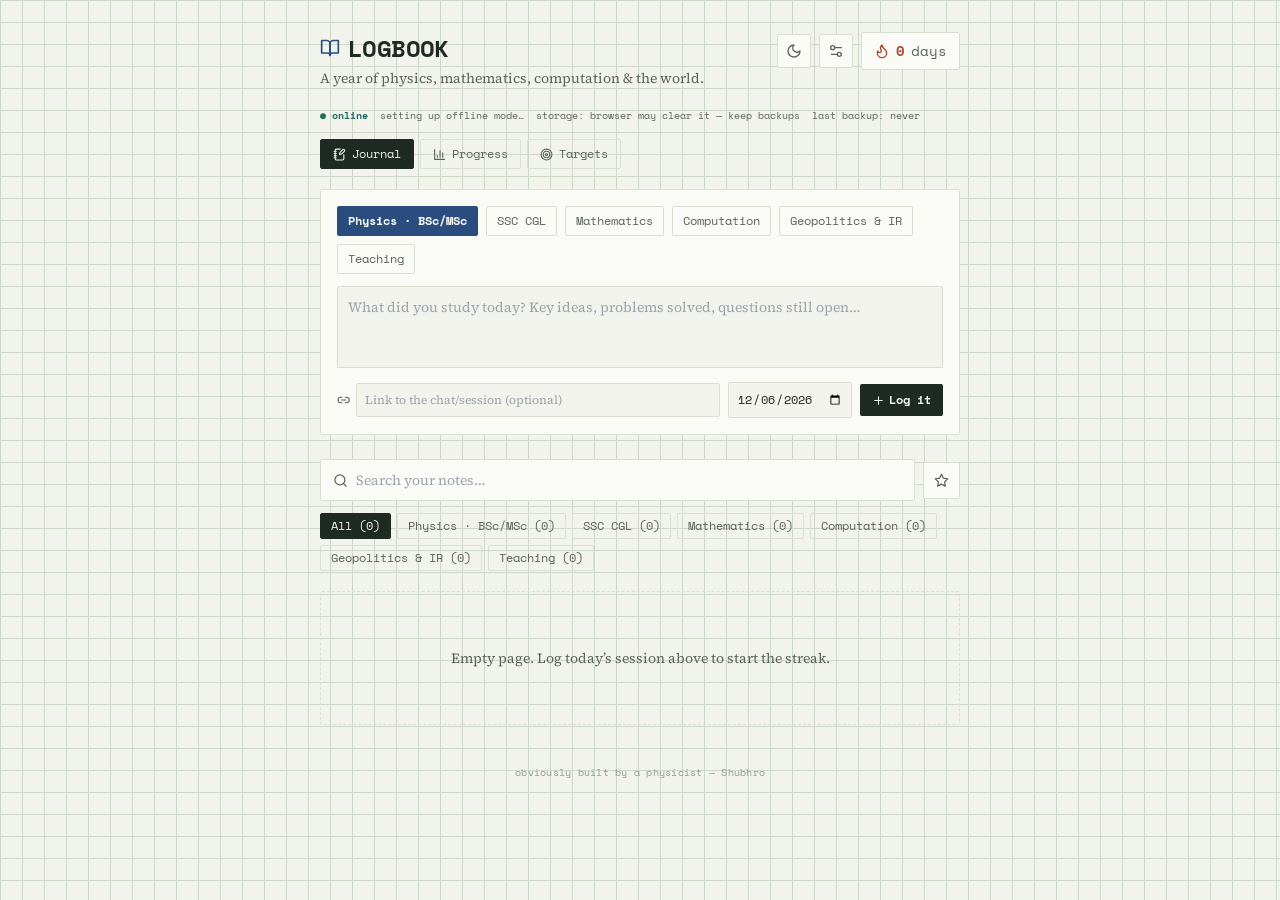
==== commit 29c8fcef: "Add files via upload" ====
--- a/index.html
+++ b/index.html
@@ -18,264 +18,28 @@
         box.textContent = 'Something broke while loading the app:\n\n' + (e.error ? (e.error.stack || e.error.message) : e.message);
       });
     </script>
-    <script type="module" crossorigin>(function(){const t=document.createElement("link").relList;if(t&&t.supports&&t.supports("modulepreload"))return;for(const i of document.querySelectorAll('link[rel="modulepreload"]'))n(i);new MutationObserver(i=>{for(const o of i)if(o.type==="childList")for(const a of o.addedNodes)a.tagName==="LINK"&&a.rel==="modulepreload"&&n(a)}).observe(document,{childList:!0,subtree:!0});function r(i){const o={};return i.integrity&&(o.integrity=i.integrity),i.referrerPolicy&&(o.referrerPolicy=i.referrerPolicy),i.crossOrigin==="use-credentials"?o.credentials="include":i.crossOrigin==="anonymous"?o.credentials="omit":o.credentials="same-origin",o}function n(i){if(i.ep)return;i.ep=!0;const o=r(i);fetch(i.href,o)}})();var zl=typeof globalThis<"u"?globalThis:typeof window<"u"?window:typeof global<"u"?global:typeof self<"u"?self:{};function Oe(e){return e&&e.__esModule&&Object.prototype.hasOwnProperty.call(e,"default")?e.default:e}var Wb={exports:{}},ic={},Kb={exports:{}},ue={};/**
- * @license React
- * react.production.min.js
- *
- * Copyright (c) Facebook, Inc. and its affiliates.
- *
- * This source code is licensed under the MIT license found in the
- * LICENSE file in the root directory of this source tree.
- */var Sl=Symbol.for("react.element"),QE=Symbol.for("react.portal"),VE=Symbol.for("react.fragment"),GE=Symbol.for("react.strict_mode"),qE=Symbol.for("react.profiler"),XE=Symbol.for("react.provider"),YE=Symbol.for("react.context"),JE=Symbol.for("react.forward_ref"),ZE=Symbol.for("react.suspense"),eC=Symbol.for("react.memo"),tC=Symbol.for("react.lazy"),Ry=Symbol.iterator;function rC(e){return e===null||typeof e!="object"?null:(e=Ry&&e[Ry]||e["@@iterator"],typeof e=="function"?e:null)}var Hb={isMounted:function(){return!1},enqueueForceUpdate:function(){},enqueueReplaceState:function(){},enqueueSetState:function(){}},Qb=Object.assign,Vb={};function Eo(e,t,r){this.props=e,this.context=t,this.refs=Vb,this.updater=r||Hb}Eo.prototype.isReactComponent={};Eo.prototype.setState=function(e,t){if(typeof e!="object"&&typeof e!="function"&&e!=null)throw Error("setState(...): takes an object of state variables to update or a function which returns an object of state variables.");this.updater.enqueueSetState(this,e,t,"setState")};Eo.prototype.forceUpdate=function(e){this.updater.enqueueForceUpdate(this,e,"forceUpdate")};function Gb(){}Gb.prototype=Eo.prototype;function Ih(e,t,r){this.props=e,this.context=t,this.refs=Vb,this.updater=r||Hb}var Mh=Ih.prototype=new Gb;Mh.constructor=Ih;Qb(Mh,Eo.prototype);Mh.isPureReactComponent=!0;var zy=Array.isArray,qb=Object.prototype.hasOwnProperty,Nh={current:null},Xb={key:!0,ref:!0,__self:!0,__source:!0};function Yb(e,t,r){var n,i={},o=null,a=null;if(t!=null)for(n in t.ref!==void 0&&(a=t.ref),t.key!==void 0&&(o=""+t.key),t)qb.call(t,n)&&!Xb.hasOwnProperty(n)&&(i[n]=t[n]);var l=arguments.length-2;if(l===1)i.children=r;else if(1<l){for(var u=Array(l),s=0;s<l;s++)u[s]=arguments[s+2];i.children=u}if(e&&e.defaultProps)for(n in l=e.defaultProps,l)i[n]===void 0&&(i[n]=l[n]);return{$$typeof:Sl,type:e,key:o,ref:a,props:i,_owner:Nh.current}}function nC(e,t){return{$$typeof:Sl,type:e.type,key:t,ref:e.ref,props:e.props,_owner:e._owner}}function Dh(e){return typeof e=="object"&&e!==null&&e.$$typeof===Sl}function iC(e){var t={"=":"=0",":":"=2"};return"$"+e.replace(/[=:]/g,function(r){return t[r]})}var Fy=/\/+/g;function pf(e,t){return typeof e=="object"&&e!==null&&e.key!=null?iC(""+e.key):t.toString(36)}function Au(e,t,r,n,i){var o=typeof e;(o==="undefined"||o==="boolean")&&(e=null);var a=!1;if(e===null)a=!0;else switch(o){case"string":case"number":a=!0;break;case"object":switch(e.$$typeof){case Sl:case QE:a=!0}}if(a)return a=e,i=i(a),e=n===""?"."+pf(a,0):n,zy(i)?(r="",e!=null&&(r=e.replace(Fy,"$&/")+"/"),Au(i,t,r,"",function(s){return s})):i!=null&&(Dh(i)&&(i=nC(i,r+(!i.key||a&&a.key===i.key?"":(""+i.key).replace(Fy,"$&/")+"/")+e)),t.push(i)),1;if(a=0,n=n===""?".":n+":",zy(e))for(var l=0;l<e.length;l++){o=e[l];var u=n+pf(o,l);a+=Au(o,t,r,u,i)}else if(u=rC(e),typeof u=="function")for(e=u.call(e),l=0;!(o=e.next()).done;)o=o.value,u=n+pf(o,l++),a+=Au(o,t,r,u,i);else if(o==="object")throw t=String(e),Error("Objects are not valid as a React child (found: "+(t==="[object Object]"?"object with keys {"+Object.keys(e).join(", ")+"}":t)+"). If you meant to render a collection of children, use an array instead.");return a}function Fl(e,t,r){if(e==null)return e;var n=[],i=0;return Au(e,n,"","",function(o){return t.call(r,o,i++)}),n}function oC(e){if(e._status===-1){var t=e._result;t=t(),t.then(function(r){(e._status===0||e._status===-1)&&(e._status=1,e._result=r)},function(r){(e._status===0||e._status===-1)&&(e._status=2,e._result=r)}),e._status===-1&&(e._status=0,e._result=t)}if(e._status===1)return e._result.default;throw e._result}var Pt={current:null},Su={transition:null},aC={ReactCurrentDispatcher:Pt,ReactCurrentBatchConfig:Su,ReactCurrentOwner:Nh};function Jb(){throw Error("act(...) is not supported in production builds of React.")}ue.Children={map:Fl,forEach:function(e,t,r){Fl(e,function(){t.apply(this,arguments)},r)},count:function(e){var t=0;return Fl(e,function(){t++}),t},toArray:function(e){return Fl(e,function(t){return t})||[]},only:function(e){if(!Dh(e))throw Error("React.Children.only expected to receive a single React element child.");return e}};ue.Component=Eo;ue.Fragment=VE;ue.Profiler=qE;ue.PureComponent=Ih;ue.StrictMode=GE;ue.Suspense=ZE;ue.__SECRET_INTERNALS_DO_NOT_USE_OR_YOU_WILL_BE_FIRED=aC;ue.act=Jb;ue.cloneElement=function(e,t,r){if(e==null)throw Error("React.cloneElement(...): The argument must be a React element, but you passed "+e+".");var n=Qb({},e.props),i=e.key,o=e.ref,a=e._owner;if(t!=null){if(t.ref!==void 0&&(o=t.ref,a=Nh.current),t.key!==void 0&&(i=""+t.key),e.type&&e.type.defaultProps)var l=e.type.defaultProps;for(u in t)qb.call(t,u)&&!Xb.hasOwnProperty(u)&&(n[u]=t[u]===void 0&&l!==void 0?l[u]:t[u])}var u=arguments.length-2;if(u===1)n.children=r;else if(1<u){l=Array(u);for(var s=0;s<u;s++)l[s]=arguments[s+2];n.children=l}return{$$typeof:Sl,type:e.type,key:i,ref:o,props:n,_owner:a}};ue.createContext=function(e){return e={$$typeof:YE,_currentValue:e,_currentValue2:e,_threadCount:0,Provider:null,Consumer:null,_defaultValue:null,_globalName:null},e.Provider={$$typeof:XE,_context:e},e.Consumer=e};ue.createElement=Yb;ue.createFactory=function(e){var t=Yb.bind(null,e);return t.type=e,t};ue.createRef=function(){return{current:null}};ue.forwardRef=function(e){return{$$typeof:JE,render:e}};ue.isValidElement=Dh;ue.lazy=function(e){return{$$typeof:tC,_payload:{_status:-1,_result:e},_init:oC}};ue.memo=function(e,t){return{$$typeof:eC,type:e,compare:t===void 0?null:t}};ue.startTransition=function(e){var t=Su.transition;Su.transition={};try{e()}finally{Su.transition=t}};ue.unstable_act=Jb;ue.useCallback=function(e,t){return Pt.current.useCallback(e,t)};ue.useContext=function(e){return Pt.current.useContext(e)};ue.useDebugValue=function(){};ue.useDeferredValue=function(e){return Pt.current.useDeferredValue(e)};ue.useEffect=function(e,t){return Pt.current.useEffect(e,t)};ue.useId=function(){return Pt.current.useId()};ue.useImperativeHandle=function(e,t,r){return Pt.current.useImperativeHandle(e,t,r)};ue.useInsertionEffect=function(e,t){return Pt.current.useInsertionEffect(e,t)};ue.useLayoutEffect=function(e,t){return Pt.current.useLayoutEffect(e,t)};ue.useMemo=function(e,t){return Pt.current.useMemo(e,t)};ue.useReducer=function(e,t,r){return Pt.current.useReducer(e,t,r)};ue.useRef=function(e){return Pt.current.useRef(e)};ue.useState=function(e){return Pt.current.useState(e)};ue.useSyncExternalStore=function(e,t,r){return Pt.current.useSyncExternalStore(e,t,r)};ue.useTransition=function(){return Pt.current.useTransition()};ue.version="18.3.1";Kb.exports=ue;var M=Kb.exports;const _=Oe(M);/**
- * @license React
- * react-jsx-runtime.production.min.js
- *
- * Copyright (c) Facebook, Inc. and its affiliates.
- *
- * This source code is licensed under the MIT license found in the
- * LICENSE file in the root directory of this source tree.
- */var lC=M,uC=Symbol.for("react.element"),sC=Symbol.for("react.fragment"),cC=Object.prototype.hasOwnProperty,fC=lC.__SECRET_INTERNALS_DO_NOT_USE_OR_YOU_WILL_BE_FIRED.ReactCurrentOwner,dC={key:!0,ref:!0,__self:!0,__source:!0};function Zb(e,t,r){var n,i={},o=null,a=null;r!==void 0&&(o=""+r),t.key!==void 0&&(o=""+t.key),t.ref!==void 0&&(a=t.ref);for(n in t)cC.call(t,n)&&!dC.hasOwnProperty(n)&&(i[n]=t[n]);if(e&&e.defaultProps)for(n in t=e.defaultProps,t)i[n]===void 0&&(i[n]=t[n]);return{$$typeof:uC,type:e,key:o,ref:a,props:i,_owner:fC.current}}ic.Fragment=sC;ic.jsx=Zb;ic.jsxs=Zb;Wb.exports=ic;var C=Wb.exports,gd={},ex={exports:{}},Wt={},tx={exports:{}},rx={};/**
- * @license React
- * scheduler.production.min.js
- *
- * Copyright (c) Facebook, Inc. and its affiliates.
- *
- * This source code is licensed under the MIT license found in the
- * LICENSE file in the root directory of this source tree.
- */(function(e){function t(I,R){var z=I.length;I.push(R);e:for(;0<z;){var G=z-1>>>1,H=I[G];if(0<i(H,R))I[G]=R,I[z]=H,z=G;else break e}}function r(I){return I.length===0?null:I[0]}function n(I){if(I.length===0)return null;var R=I[0],z=I.pop();if(z!==R){I[0]=z;e:for(var G=0,H=I.length,ee=H>>>1;G<ee;){var ce=2*(G+1)-1,Ee=I[ce],fe=ce+1,He=I[fe];if(0>i(Ee,z))fe<H&&0>i(He,Ee)?(I[G]=He,I[fe]=z,G=fe):(I[G]=Ee,I[ce]=z,G=ce);else if(fe<H&&0>i(He,z))I[G]=He,I[fe]=z,G=fe;else break e}}return R}function i(I,R){var z=I.sortIndex-R.sortIndex;return z!==0?z:I.id-R.id}if(typeof performance=="object"&&typeof performance.now=="function"){var o=performance;e.unstable_now=function(){return o.now()}}else{var a=Date,l=a.now();e.unstable_now=function(){return a.now()-l}}var u=[],s=[],f=1,c=null,d=3,p=!1,m=!1,g=!1,x=typeof setTimeout=="function"?setTimeout:null,v=typeof clearTimeout=="function"?clearTimeout:null,h=typeof setImmediate<"u"?setImmediate:null;typeof navigator<"u"&&navigator.scheduling!==void 0&&navigator.scheduling.isInputPending!==void 0&&navigator.scheduling.isInputPending.bind(navigator.scheduling);function y(I){for(var R=r(s);R!==null;){if(R.callback===null)n(s);else if(R.startTime<=I)n(s),R.sortIndex=R.expirationTime,t(u,R);else break;R=r(s)}}function A(I){if(g=!1,y(I),!m)if(r(u)!==null)m=!0,B(b);else{var R=r(s);R!==null&&W(A,R.startTime-I)}}function b(I,R){m=!1,g&&(g=!1,v(E),E=-1),p=!0;var z=d;try{for(y(R),c=r(u);c!==null&&(!(c.expirationTime>R)||I&&!T());){var G=c.callback;if(typeof G=="function"){c.callback=null,d=c.priorityLevel;var H=G(c.expirationTime<=R);R=e.unstable_now(),typeof H=="function"?c.callback=H:c===r(u)&&n(u),y(R)}else n(u);c=r(u)}if(c!==null)var ee=!0;else{var ce=r(s);ce!==null&&W(A,ce.startTime-R),ee=!1}return ee}finally{c=null,d=z,p=!1}}var w=!1,S=null,E=-1,P=5,$=-1;function T(){return!(e.unstable_now()-$<P)}function k(){if(S!==null){var I=e.unstable_now();$=I;var R=!0;try{R=S(!0,I)}finally{R?F():(w=!1,S=null)}}else w=!1}var F;if(typeof h=="function")F=function(){h(k)};else if(typeof MessageChannel<"u"){var D=new MessageChannel,L=D.port2;D.port1.onmessage=k,F=function(){L.postMessage(null)}}else F=function(){x(k,0)};function B(I){S=I,w||(w=!0,F())}function W(I,R){E=x(function(){I(e.unstable_now())},R)}e.unstable_IdlePriority=5,e.unstable_ImmediatePriority=1,e.unstable_LowPriority=4,e.unstable_NormalPriority=3,e.unstable_Profiling=null,e.unstable_UserBlockingPriority=2,e.unstable_cancelCallback=function(I){I.callback=null},e.unstable_continueExecution=function(){m||p||(m=!0,B(b))},e.unstable_forceFrameRate=function(I){0>I||125<I?console.error("forceFrameRate takes a positive int between 0 and 125, forcing frame rates higher than 125 fps is not supported"):P=0<I?Math.floor(1e3/I):5},e.unstable_getCurrentPriorityLevel=function(){return d},e.unstable_getFirstCallbackNode=function(){return r(u)},e.unstable_next=function(I){switch(d){case 1:case 2:case 3:var R=3;break;default:R=d}var z=d;d=R;try{return I()}finally{d=z}},e.unstable_pauseExecution=function(){},e.unstable_requestPaint=function(){},e.unstable_runWithPriority=function(I,R){switch(I){case 1:case 2:case 3:case 4:case 5:break;default:I=3}var z=d;d=I;try{return R()}finally{d=z}},e.unstable_scheduleCallback=function(I,R,z){var G=e.unstable_now();switch(typeof z=="object"&&z!==null?(z=z.delay,z=typeof z=="number"&&0<z?G+z:G):z=G,I){case 1:var H=-1;break;case 2:H=250;break;case 5:H=1073741823;break;case 4:H=1e4;break;default:H=5e3}return H=z+H,I={id:f++,callback:R,priorityLevel:I,startTime:z,expirationTime:H,sortIndex:-1},z>G?(I.sortIndex=z,t(s,I),r(u)===null&&I===r(s)&&(g?(v(E),E=-1):g=!0,W(A,z-G))):(I.sortIndex=H,t(u,I),m||p||(m=!0,B(b))),I},e.unstable_shouldYield=T,e.unstable_wrapCallback=function(I){var R=d;return function(){var z=d;d=R;try{return I.apply(this,arguments)}finally{d=z}}}})(rx);tx.exports=rx;var pC=tx.exports;/**
- * @license React
- * react-dom.production.min.js
- *
- * Copyright (c) Facebook, Inc. and its affiliates.
- *
- * This source code is licensed under the MIT license found in the
- * LICENSE file in the root directory of this source tree.
- */var hC=M,Ut=pC;function K(e){for(var t="https://reactjs.org/docs/error-decoder.html?invariant="+e,r=1;r<arguments.length;r++)t+="&args[]="+encodeURIComponent(arguments[r]);return"Minified React error #"+e+"; visit "+t+" for the full message or use the non-minified dev environment for full errors and additional helpful warnings."}var nx=new Set,Ea={};function pi(e,t){Xi(e,t),Xi(e+"Capture",t)}function Xi(e,t){for(Ea[e]=t,e=0;e<t.length;e++)nx.add(t[e])}var Gr=!(typeof window>"u"||typeof window.document>"u"||typeof window.document.createElement>"u"),bd=Object.prototype.hasOwnProperty,vC=/^[:A-Z_a-z\u00C0-\u00D6\u00D8-\u00F6\u00F8-\u02FF\u0370-\u037D\u037F-\u1FFF\u200C-\u200D\u2070-\u218F\u2C00-\u2FEF\u3001-\uD7FF\uF900-\uFDCF\uFDF0-\uFFFD][:A-Z_a-z\u00C0-\u00D6\u00D8-\u00F6\u00F8-\u02FF\u0370-\u037D\u037F-\u1FFF\u200C-\u200D\u2070-\u218F\u2C00-\u2FEF\u3001-\uD7FF\uF900-\uFDCF\uFDF0-\uFFFD\-.0-9\u00B7\u0300-\u036F\u203F-\u2040]*$/,Uy={},Wy={};function yC(e){return bd.call(Wy,e)?!0:bd.call(Uy,e)?!1:vC.test(e)?Wy[e]=!0:(Uy[e]=!0,!1)}function mC(e,t,r,n){if(r!==null&&r.type===0)return!1;switch(typeof t){case"function":case"symbol":return!0;case"boolean":return n?!1:r!==null?!r.acceptsBooleans:(e=e.toLowerCase().slice(0,5),e!=="data-"&&e!=="aria-");default:return!1}}function gC(e,t,r,n){if(t===null||typeof t>"u"||mC(e,t,r,n))return!0;if(n)return!1;if(r!==null)switch(r.type){case 3:return!t;case 4:return t===!1;case 5:return isNaN(t);case 6:return isNaN(t)||1>t}return!1}function _t(e,t,r,n,i,o,a){this.acceptsBooleans=t===2||t===3||t===4,this.attributeName=n,this.attributeNamespace=i,this.mustUseProperty=r,this.propertyName=e,this.type=t,this.sanitizeURL=o,this.removeEmptyString=a}var dt={};"children dangerouslySetInnerHTML defaultValue defaultChecked innerHTML suppressContentEditableWarning suppressHydrationWarning style".split(" ").forEach(function(e){dt[e]=new _t(e,0,!1,e,null,!1,!1)});[["acceptCharset","accept-charset"],["className","class"],["htmlFor","for"],["httpEquiv","http-equiv"]].forEach(function(e){var t=e[0];dt[t]=new _t(t,1,!1,e[1],null,!1,!1)});["contentEditable","draggable","spellCheck","value"].forEach(function(e){dt[e]=new _t(e,2,!1,e.toLowerCase(),null,!1,!1)});["autoReverse","externalResourcesRequired","focusable","preserveAlpha"].forEach(function(e){dt[e]=new _t(e,2,!1,e,null,!1,!1)});"allowFullScreen async autoFocus autoPlay controls default defer disabled disablePictureInPicture disableRemotePlayback formNoValidate hidden loop noModule noValidate open playsInline readOnly required reversed scoped seamless itemScope".split(" ").forEach(function(e){dt[e]=new _t(e,3,!1,e.toLowerCase(),null,!1,!1)});["checked","multiple","muted","selected"].forEach(function(e){dt[e]=new _t(e,3,!0,e,null,!1,!1)});["capture","download"].forEach(function(e){dt[e]=new _t(e,4,!1,e,null,!1,!1)});["cols","rows","size","span"].forEach(function(e){dt[e]=new _t(e,6,!1,e,null,!1,!1)});["rowSpan","start"].forEach(function(e){dt[e]=new _t(e,5,!1,e.toLowerCase(),null,!1,!1)});var Bh=/[\-:]([a-z])/g;function Lh(e){return e[1].toUpperCase()}"accent-height alignment-baseline arabic-form baseline-shift cap-height clip-path clip-rule color-interpolation color-interpolation-filters color-profile color-rendering dominant-baseline enable-background fill-opacity fill-rule flood-color flood-opacity font-family font-size font-size-adjust font-stretch font-style font-variant font-weight glyph-name glyph-orientation-horizontal glyph-orientation-vertical horiz-adv-x horiz-origin-x image-rendering letter-spacing lighting-color marker-end marker-mid marker-start overline-position overline-thickness paint-order panose-1 pointer-events rendering-intent shape-rendering stop-color stop-opacity strikethrough-position strikethrough-thickness stroke-dasharray stroke-dashoffset stroke-linecap stroke-linejoin stroke-miterlimit stroke-opacity stroke-width text-anchor text-decoration text-rendering underline-position underline-thickness unicode-bidi unicode-range units-per-em v-alphabetic v-hanging v-ideographic v-mathematical vector-effect vert-adv-y vert-origin-x vert-origin-y word-spacing writing-mode xmlns:xlink x-height".split(" ").forEach(function(e){var t=e.replace(Bh,Lh);dt[t]=new _t(t,1,!1,e,null,!1,!1)});"xlink:actuate xlink:arcrole xlink:role xlink:show xlink:title xlink:type".split(" ").forEach(function(e){var t=e.replace(Bh,Lh);dt[t]=new _t(t,1,!1,e,"http://www.w3.org/1999/xlink",!1,!1)});["xml:base","xml:lang","xml:space"].forEach(function(e){var t=e.replace(Bh,Lh);dt[t]=new _t(t,1,!1,e,"http://www.w3.org/XML/1998/namespace",!1,!1)});["tabIndex","crossOrigin"].forEach(function(e){dt[e]=new _t(e,1,!1,e.toLowerCase(),null,!1,!1)});dt.xlinkHref=new _t("xlinkHref",1,!1,"xlink:href","http://www.w3.org/1999/xlink",!0,!1);["src","href","action","formAction"].forEach(function(e){dt[e]=new _t(e,1,!1,e.toLowerCase(),null,!0,!0)});function Rh(e,t,r,n){var i=dt.hasOwnProperty(t)?dt[t]:null;(i!==null?i.type!==0:n||!(2<t.length)||t[0]!=="o"&&t[0]!=="O"||t[1]!=="n"&&t[1]!=="N")&&(gC(t,r,i,n)&&(r=null),n||i===null?yC(t)&&(r===null?e.removeAttribute(t):e.setAttribute(t,""+r)):i.mustUseProperty?e[i.propertyName]=r===null?i.type===3?!1:"":r:(t=i.attributeName,n=i.attributeNamespace,r===null?e.removeAttribute(t):(i=i.type,r=i===3||i===4&&r===!0?"":""+r,n?e.setAttributeNS(n,t,r):e.setAttribute(t,r))))}var tn=hC.__SECRET_INTERNALS_DO_NOT_USE_OR_YOU_WILL_BE_FIRED,Ul=Symbol.for("react.element"),Ci=Symbol.for("react.portal"),Pi=Symbol.for("react.fragment"),zh=Symbol.for("react.strict_mode"),xd=Symbol.for("react.profiler"),ix=Symbol.for("react.provider"),ox=Symbol.for("react.context"),Fh=Symbol.for("react.forward_ref"),wd=Symbol.for("react.suspense"),Ad=Symbol.for("react.suspense_list"),Uh=Symbol.for("react.memo"),un=Symbol.for("react.lazy"),ax=Symbol.for("react.offscreen"),Ky=Symbol.iterator;function Wo(e){return e===null||typeof e!="object"?null:(e=Ky&&e[Ky]||e["@@iterator"],typeof e=="function"?e:null)}var Le=Object.assign,hf;function la(e){if(hf===void 0)try{throw Error()}catch(r){var t=r.stack.trim().match(/\n( *(at )?)/);hf=t&&t[1]||""}return`
-`+hf+e}var vf=!1;function yf(e,t){if(!e||vf)return"";vf=!0;var r=Error.prepareStackTrace;Error.prepareStackTrace=void 0;try{if(t)if(t=function(){throw Error()},Object.defineProperty(t.prototype,"props",{set:function(){throw Error()}}),typeof Reflect=="object"&&Reflect.construct){try{Reflect.construct(t,[])}catch(s){var n=s}Reflect.construct(e,[],t)}else{try{t.call()}catch(s){n=s}e.call(t.prototype)}else{try{throw Error()}catch(s){n=s}e()}}catch(s){if(s&&n&&typeof s.stack=="string"){for(var i=s.stack.split(`
-`),o=n.stack.split(`
-`),a=i.length-1,l=o.length-1;1<=a&&0<=l&&i[a]!==o[l];)l--;for(;1<=a&&0<=l;a--,l--)if(i[a]!==o[l]){if(a!==1||l!==1)do if(a--,l--,0>l||i[a]!==o[l]){var u=`
-`+i[a].replace(" at new "," at ");return e.displayName&&u.includes("<anonymous>")&&(u=u.replace("<anonymous>",e.displayName)),u}while(1<=a&&0<=l);break}}}finally{vf=!1,Error.prepareStackTrace=r}return(e=e?e.displayName||e.name:"")?la(e):""}function bC(e){switch(e.tag){case 5:return la(e.type);case 16:return la("Lazy");case 13:return la("Suspense");case 19:return la("SuspenseList");case 0:case 2:case 15:return e=yf(e.type,!1),e;case 11:return e=yf(e.type.render,!1),e;case 1:return e=yf(e.type,!0),e;default:return""}}function Sd(e){if(e==null)return null;if(typeof e=="function")return e.displayName||e.name||null;if(typeof e=="string")return e;switch(e){case Pi:return"Fragment";case Ci:return"Portal";case xd:return"Profiler";case zh:return"StrictMode";case wd:return"Suspense";case Ad:return"SuspenseList"}if(typeof e=="object")switch(e.$$typeof){case ox:return(e.displayName||"Context")+".Consumer";case ix:return(e._context.displayName||"Context")+".Provider";case Fh:var t=e.render;return e=e.displayName,e||(e=t.displayName||t.name||"",e=e!==""?"ForwardRef("+e+")":"ForwardRef"),e;case Uh:return t=e.displayName||null,t!==null?t:Sd(e.type)||"Memo";case un:t=e._payload,e=e._init;try{return Sd(e(t))}catch{}}return null}function xC(e){var t=e.type;switch(e.tag){case 24:return"Cache";case 9:return(t.displayName||"Context")+".Consumer";case 10:return(t._context.displayName||"Context")+".Provider";case 18:return"DehydratedFragment";case 11:return e=t.render,e=e.displayName||e.name||"",t.displayName||(e!==""?"ForwardRef("+e+")":"ForwardRef");case 7:return"Fragment";case 5:return t;case 4:return"Portal";case 3:return"Root";case 6:return"Text";case 16:return Sd(t);case 8:return t===zh?"StrictMode":"Mode";case 22:return"Offscreen";case 12:return"Profiler";case 21:return"Scope";case 13:return"Suspense";case 19:return"SuspenseList";case 25:return"TracingMarker";case 1:case 0:case 17:case 2:case 14:case 15:if(typeof t=="function")return t.displayName||t.name||null;if(typeof t=="string")return t}return null}function Cn(e){switch(typeof e){case"boolean":case"number":case"string":case"undefined":return e;case"object":return e;default:return""}}function lx(e){var t=e.type;return(e=e.nodeName)&&e.toLowerCase()==="input"&&(t==="checkbox"||t==="radio")}function wC(e){var t=lx(e)?"checked":"value",r=Object.getOwnPropertyDescriptor(e.constructor.prototype,t),n=""+e[t];if(!e.hasOwnProperty(t)&&typeof r<"u"&&typeof r.get=="function"&&typeof r.set=="function"){var i=r.get,o=r.set;return Object.defineProperty(e,t,{configurable:!0,get:function(){return i.call(this)},set:function(a){n=""+a,o.call(this,a)}}),Object.defineProperty(e,t,{enumerable:r.enumerable}),{getValue:function(){return n},setValue:function(a){n=""+a},stopTracking:function(){e._valueTracker=null,delete e[t]}}}}function Wl(e){e._valueTracker||(e._valueTracker=wC(e))}function ux(e){if(!e)return!1;var t=e._valueTracker;if(!t)return!0;var r=t.getValue(),n="";return e&&(n=lx(e)?e.checked?"true":"false":e.value),e=n,e!==r?(t.setValue(e),!0):!1}function Nu(e){if(e=e||(typeof document<"u"?document:void 0),typeof e>"u")return null;try{return e.activeElement||e.body}catch{return e.body}}function Od(e,t){var r=t.checked;return Le({},t,{defaultChecked:void 0,defaultValue:void 0,value:void 0,checked:r??e._wrapperState.initialChecked})}function Hy(e,t){var r=t.defaultValue==null?"":t.defaultValue,n=t.checked!=null?t.checked:t.defaultChecked;r=Cn(t.value!=null?t.value:r),e._wrapperState={initialChecked:n,initialValue:r,controlled:t.type==="checkbox"||t.type==="radio"?t.checked!=null:t.value!=null}}function sx(e,t){t=t.checked,t!=null&&Rh(e,"checked",t,!1)}function Ed(e,t){sx(e,t);var r=Cn(t.value),n=t.type;if(r!=null)n==="number"?(r===0&&e.value===""||e.value!=r)&&(e.value=""+r):e.value!==""+r&&(e.value=""+r);else if(n==="submit"||n==="reset"){e.removeAttribute("value");return}t.hasOwnProperty("value")?Cd(e,t.type,r):t.hasOwnProperty("defaultValue")&&Cd(e,t.type,Cn(t.defaultValue)),t.checked==null&&t.defaultChecked!=null&&(e.defaultChecked=!!t.defaultChecked)}function Qy(e,t,r){if(t.hasOwnProperty("value")||t.hasOwnProperty("defaultValue")){var n=t.type;if(!(n!=="submit"&&n!=="reset"||t.value!==void 0&&t.value!==null))return;t=""+e._wrapperState.initialValue,r||t===e.value||(e.value=t),e.defaultValue=t}r=e.name,r!==""&&(e.name=""),e.defaultChecked=!!e._wrapperState.initialChecked,r!==""&&(e.name=r)}function Cd(e,t,r){(t!=="number"||Nu(e.ownerDocument)!==e)&&(r==null?e.defaultValue=""+e._wrapperState.initialValue:e.defaultValue!==""+r&&(e.defaultValue=""+r))}var ua=Array.isArray;function Fi(e,t,r,n){if(e=e.options,t){t={};for(var i=0;i<r.length;i++)t["$"+r[i]]=!0;for(r=0;r<e.length;r++)i=t.hasOwnProperty("$"+e[r].value),e[r].selected!==i&&(e[r].selected=i),i&&n&&(e[r].defaultSelected=!0)}else{for(r=""+Cn(r),t=null,i=0;i<e.length;i++){if(e[i].value===r){e[i].selected=!0,n&&(e[i].defaultSelected=!0);return}t!==null||e[i].disabled||(t=e[i])}t!==null&&(t.selected=!0)}}function Pd(e,t){if(t.dangerouslySetInnerHTML!=null)throw Error(K(91));return Le({},t,{value:void 0,defaultValue:void 0,children:""+e._wrapperState.initialValue})}function Vy(e,t){var r=t.value;if(r==null){if(r=t.children,t=t.defaultValue,r!=null){if(t!=null)throw Error(K(92));if(ua(r)){if(1<r.length)throw Error(K(93));r=r[0]}t=r}t==null&&(t=""),r=t}e._wrapperState={initialValue:Cn(r)}}function cx(e,t){var r=Cn(t.value),n=Cn(t.defaultValue);r!=null&&(r=""+r,r!==e.value&&(e.value=r),t.defaultValue==null&&e.defaultValue!==r&&(e.defaultValue=r)),n!=null&&(e.defaultValue=""+n)}function Gy(e){var t=e.textContent;t===e._wrapperState.initialValue&&t!==""&&t!==null&&(e.value=t)}function fx(e){switch(e){case"svg":return"http://www.w3.org/2000/svg";case"math":return"http://www.w3.org/1998/Math/MathML";default:return"http://www.w3.org/1999/xhtml"}}function _d(e,t){return e==null||e==="http://www.w3.org/1999/xhtml"?fx(t):e==="http://www.w3.org/2000/svg"&&t==="foreignObject"?"http://www.w3.org/1999/xhtml":e}var Kl,dx=function(e){return typeof MSApp<"u"&&MSApp.execUnsafeLocalFunction?function(t,r,n,i){MSApp.execUnsafeLocalFunction(function(){return e(t,r,n,i)})}:e}(function(e,t){if(e.namespaceURI!=="http://www.w3.org/2000/svg"||"innerHTML"in e)e.innerHTML=t;else{for(Kl=Kl||document.createElement("div"),Kl.innerHTML="<svg>"+t.valueOf().toString()+"</svg>",t=Kl.firstChild;e.firstChild;)e.removeChild(e.firstChild);for(;t.firstChild;)e.appendChild(t.firstChild)}});function Ca(e,t){if(t){var r=e.firstChild;if(r&&r===e.lastChild&&r.nodeType===3){r.nodeValue=t;return}}e.textContent=t}var da={animationIterationCount:!0,aspectRatio:!0,borderImageOutset:!0,borderImageSlice:!0,borderImageWidth:!0,boxFlex:!0,boxFlexGroup:!0,boxOrdinalGroup:!0,columnCount:!0,columns:!0,flex:!0,flexGrow:!0,flexPositive:!0,flexShrink:!0,flexNegative:!0,flexOrder:!0,gridArea:!0,gridRow:!0,gridRowEnd:!0,gridRowSpan:!0,gridRowStart:!0,gridColumn:!0,gridColumnEnd:!0,gridColumnSpan:!0,gridColumnStart:!0,fontWeight:!0,lineClamp:!0,lineHeight:!0,opacity:!0,order:!0,orphans:!0,tabSize:!0,widows:!0,zIndex:!0,zoom:!0,fillOpacity:!0,floodOpacity:!0,stopOpacity:!0,strokeDasharray:!0,strokeDashoffset:!0,strokeMiterlimit:!0,strokeOpacity:!0,strokeWidth:!0},AC=["Webkit","ms","Moz","O"];Object.keys(da).forEach(function(e){AC.forEach(function(t){t=t+e.charAt(0).toUpperCase()+e.substring(1),da[t]=da[e]})});function px(e,t,r){return t==null||typeof t=="boolean"||t===""?"":r||typeof t!="number"||t===0||da.hasOwnProperty(e)&&da[e]?(""+t).trim():t+"px"}function hx(e,t){e=e.style;for(var r in t)if(t.hasOwnProperty(r)){var n=r.indexOf("--")===0,i=px(r,t[r],n);r==="float"&&(r="cssFloat"),n?e.setProperty(r,i):e[r]=i}}var SC=Le({menuitem:!0},{area:!0,base:!0,br:!0,col:!0,embed:!0,hr:!0,img:!0,input:!0,keygen:!0,link:!0,meta:!0,param:!0,source:!0,track:!0,wbr:!0});function kd(e,t){if(t){if(SC[e]&&(t.children!=null||t.dangerouslySetInnerHTML!=null))throw Error(K(137,e));if(t.dangerouslySetInnerHTML!=null){if(t.children!=null)throw Error(K(60));if(typeof t.dangerouslySetInnerHTML!="object"||!("__html"in t.dangerouslySetInnerHTML))throw Error(K(61))}if(t.style!=null&&typeof t.style!="object")throw Error(K(62))}}function jd(e,t){if(e.indexOf("-")===-1)return typeof t.is=="string";switch(e){case"annotation-xml":case"color-profile":case"font-face":case"font-face-src":case"font-face-uri":case"font-face-format":case"font-face-name":case"missing-glyph":return!1;default:return!0}}var Td=null;function Wh(e){return e=e.target||e.srcElement||window,e.correspondingUseElement&&(e=e.correspondingUseElement),e.nodeType===3?e.parentNode:e}var $d=null,Ui=null,Wi=null;function qy(e){if(e=Cl(e)){if(typeof $d!="function")throw Error(K(280));var t=e.stateNode;t&&(t=sc(t),$d(e.stateNode,e.type,t))}}function vx(e){Ui?Wi?Wi.push(e):Wi=[e]:Ui=e}function yx(){if(Ui){var e=Ui,t=Wi;if(Wi=Ui=null,qy(e),t)for(e=0;e<t.length;e++)qy(t[e])}}function mx(e,t){return e(t)}function gx(){}var mf=!1;function bx(e,t,r){if(mf)return e(t,r);mf=!0;try{return mx(e,t,r)}finally{mf=!1,(Ui!==null||Wi!==null)&&(gx(),yx())}}function Pa(e,t){var r=e.stateNode;if(r===null)return null;var n=sc(r);if(n===null)return null;r=n[t];e:switch(t){case"onClick":case"onClickCapture":case"onDoubleClick":case"onDoubleClickCapture":case"onMouseDown":case"onMouseDownCapture":case"onMouseMove":case"onMouseMoveCapture":case"onMouseUp":case"onMouseUpCapture":case"onMouseEnter":(n=!n.disabled)||(e=e.type,n=!(e==="button"||e==="input"||e==="select"||e==="textarea")),e=!n;break e;default:e=!1}if(e)return null;if(r&&typeof r!="function")throw Error(K(231,t,typeof r));return r}var Id=!1;if(Gr)try{var Ko={};Object.defineProperty(Ko,"passive",{get:function(){Id=!0}}),window.addEventListener("test",Ko,Ko),window.removeEventListener("test",Ko,Ko)}catch{Id=!1}function OC(e,t,r,n,i,o,a,l,u){var s=Array.prototype.slice.call(arguments,3);try{t.apply(r,s)}catch(f){this.onError(f)}}var pa=!1,Du=null,Bu=!1,Md=null,EC={onError:function(e){pa=!0,Du=e}};function CC(e,t,r,n,i,o,a,l,u){pa=!1,Du=null,OC.apply(EC,arguments)}function PC(e,t,r,n,i,o,a,l,u){if(CC.apply(this,arguments),pa){if(pa){var s=Du;pa=!1,Du=null}else throw Error(K(198));Bu||(Bu=!0,Md=s)}}function hi(e){var t=e,r=e;if(e.alternate)for(;t.return;)t=t.return;else{e=t;do t=e,t.flags&4098&&(r=t.return),e=t.return;while(e)}return t.tag===3?r:null}function xx(e){if(e.tag===13){var t=e.memoizedState;if(t===null&&(e=e.alternate,e!==null&&(t=e.memoizedState)),t!==null)return t.dehydrated}return null}function Xy(e){if(hi(e)!==e)throw Error(K(188))}function _C(e){var t=e.alternate;if(!t){if(t=hi(e),t===null)throw Error(K(188));return t!==e?null:e}for(var r=e,n=t;;){var i=r.return;if(i===null)break;var o=i.alternate;if(o===null){if(n=i.return,n!==null){r=n;continue}break}if(i.child===o.child){for(o=i.child;o;){if(o===r)return Xy(i),e;if(o===n)return Xy(i),t;o=o.sibling}throw Error(K(188))}if(r.return!==n.return)r=i,n=o;else{for(var a=!1,l=i.child;l;){if(l===r){a=!0,r=i,n=o;break}if(l===n){a=!0,n=i,r=o;break}l=l.sibling}if(!a){for(l=o.child;l;){if(l===r){a=!0,r=o,n=i;break}if(l===n){a=!0,n=o,r=i;break}l=l.sibling}if(!a)throw Error(K(189))}}if(r.alternate!==n)throw Error(K(190))}if(r.tag!==3)throw Error(K(188));return r.stateNode.current===r?e:t}function wx(e){return e=_C(e),e!==null?Ax(e):null}function Ax(e){if(e.tag===5||e.tag===6)return e;for(e=e.child;e!==null;){var t=Ax(e);if(t!==null)return t;e=e.sibling}return null}var Sx=Ut.unstable_scheduleCallback,Yy=Ut.unstable_cancelCallback,kC=Ut.unstable_shouldYield,jC=Ut.unstable_requestPaint,Ke=Ut.unstable_now,TC=Ut.unstable_getCurrentPriorityLevel,Kh=Ut.unstable_ImmediatePriority,Ox=Ut.unstable_UserBlockingPriority,Lu=Ut.unstable_NormalPriority,$C=Ut.unstable_LowPriority,Ex=Ut.unstable_IdlePriority,oc=null,Er=null;function IC(e){if(Er&&typeof Er.onCommitFiberRoot=="function")try{Er.onCommitFiberRoot(oc,e,void 0,(e.current.flags&128)===128)}catch{}}var hr=Math.clz32?Math.clz32:DC,MC=Math.log,NC=Math.LN2;function DC(e){return e>>>=0,e===0?32:31-(MC(e)/NC|0)|0}var Hl=64,Ql=4194304;function sa(e){switch(e&-e){case 1:return 1;case 2:return 2;case 4:return 4;case 8:return 8;case 16:return 16;case 32:return 32;case 64:case 128:case 256:case 512:case 1024:case 2048:case 4096:case 8192:case 16384:case 32768:case 65536:case 131072:case 262144:case 524288:case 1048576:case 2097152:return e&4194240;case 4194304:case 8388608:case 16777216:case 33554432:case 67108864:return e&130023424;case 134217728:return 134217728;case 268435456:return 268435456;case 536870912:return 536870912;case 1073741824:return 1073741824;default:return e}}function Ru(e,t){var r=e.pendingLanes;if(r===0)return 0;var n=0,i=e.suspendedLanes,o=e.pingedLanes,a=r&268435455;if(a!==0){var l=a&~i;l!==0?n=sa(l):(o&=a,o!==0&&(n=sa(o)))}else a=r&~i,a!==0?n=sa(a):o!==0&&(n=sa(o));if(n===0)return 0;if(t!==0&&t!==n&&!(t&i)&&(i=n&-n,o=t&-t,i>=o||i===16&&(o&4194240)!==0))return t;if(n&4&&(n|=r&16),t=e.entangledLanes,t!==0)for(e=e.entanglements,t&=n;0<t;)r=31-hr(t),i=1<<r,n|=e[r],t&=~i;return n}function BC(e,t){switch(e){case 1:case 2:case 4:return t+250;case 8:case 16:case 32:case 64:case 128:case 256:case 512:case 1024:case 2048:case 4096:case 8192:case 16384:case 32768:case 65536:case 131072:case 262144:case 524288:case 1048576:case 2097152:return t+5e3;case 4194304:case 8388608:case 16777216:case 33554432:case 67108864:return-1;case 134217728:case 268435456:case 536870912:case 1073741824:return-1;default:return-1}}function LC(e,t){for(var r=e.suspendedLanes,n=e.pingedLanes,i=e.expirationTimes,o=e.pendingLanes;0<o;){var a=31-hr(o),l=1<<a,u=i[a];u===-1?(!(l&r)||l&n)&&(i[a]=BC(l,t)):u<=t&&(e.expiredLanes|=l),o&=~l}}function Nd(e){return e=e.pendingLanes&-1073741825,e!==0?e:e&1073741824?1073741824:0}function Cx(){var e=Hl;return Hl<<=1,!(Hl&4194240)&&(Hl=64),e}function gf(e){for(var t=[],r=0;31>r;r++)t.push(e);return t}function Ol(e,t,r){e.pendingLanes|=t,t!==536870912&&(e.suspendedLanes=0,e.pingedLanes=0),e=e.eventTimes,t=31-hr(t),e[t]=r}function RC(e,t){var r=e.pendingLanes&~t;e.pendingLanes=t,e.suspendedLanes=0,e.pingedLanes=0,e.expiredLanes&=t,e.mutableReadLanes&=t,e.entangledLanes&=t,t=e.entanglements;var n=e.eventTimes;for(e=e.expirationTimes;0<r;){var i=31-hr(r),o=1<<i;t[i]=0,n[i]=-1,e[i]=-1,r&=~o}}function Hh(e,t){var r=e.entangledLanes|=t;for(e=e.entanglements;r;){var n=31-hr(r),i=1<<n;i&t|e[n]&t&&(e[n]|=t),r&=~i}}var ge=0;function Px(e){return e&=-e,1<e?4<e?e&268435455?16:536870912:4:1}var _x,Qh,kx,jx,Tx,Dd=!1,Vl=[],mn=null,gn=null,bn=null,_a=new Map,ka=new Map,fn=[],zC="mousedown mouseup touchcancel touchend touchstart auxclick dblclick pointercancel pointerdown pointerup dragend dragstart drop compositionend compositionstart keydown keypress keyup input textInput copy cut paste click change contextmenu reset submit".split(" ");function Jy(e,t){switch(e){case"focusin":case"focusout":mn=null;break;case"dragenter":case"dragleave":gn=null;break;case"mouseover":case"mouseout":bn=null;break;case"pointerover":case"pointerout":_a.delete(t.pointerId);break;case"gotpointercapture":case"lostpointercapture":ka.delete(t.pointerId)}}function Ho(e,t,r,n,i,o){return e===null||e.nativeEvent!==o?(e={blockedOn:t,domEventName:r,eventSystemFlags:n,nativeEvent:o,targetContainers:[i]},t!==null&&(t=Cl(t),t!==null&&Qh(t)),e):(e.eventSystemFlags|=n,t=e.targetContainers,i!==null&&t.indexOf(i)===-1&&t.push(i),e)}function FC(e,t,r,n,i){switch(t){case"focusin":return mn=Ho(mn,e,t,r,n,i),!0;case"dragenter":return gn=Ho(gn,e,t,r,n,i),!0;case"mouseover":return bn=Ho(bn,e,t,r,n,i),!0;case"pointerover":var o=i.pointerId;return _a.set(o,Ho(_a.get(o)||null,e,t,r,n,i)),!0;case"gotpointercapture":return o=i.pointerId,ka.set(o,Ho(ka.get(o)||null,e,t,r,n,i)),!0}return!1}function $x(e){var t=Kn(e.target);if(t!==null){var r=hi(t);if(r!==null){if(t=r.tag,t===13){if(t=xx(r),t!==null){e.blockedOn=t,Tx(e.priority,function(){kx(r)});return}}else if(t===3&&r.stateNode.current.memoizedState.isDehydrated){e.blockedOn=r.tag===3?r.stateNode.containerInfo:null;return}}}e.blockedOn=null}function Ou(e){if(e.blockedOn!==null)return!1;for(var t=e.targetContainers;0<t.length;){var r=Bd(e.domEventName,e.eventSystemFlags,t[0],e.nativeEvent);if(r===null){r=e.nativeEvent;var n=new r.constructor(r.type,r);Td=n,r.target.dispatchEvent(n),Td=null}else return t=Cl(r),t!==null&&Qh(t),e.blockedOn=r,!1;t.shift()}return!0}function Zy(e,t,r){Ou(e)&&r.delete(t)}function UC(){Dd=!1,mn!==null&&Ou(mn)&&(mn=null),gn!==null&&Ou(gn)&&(gn=null),bn!==null&&Ou(bn)&&(bn=null),_a.forEach(Zy),ka.forEach(Zy)}function Qo(e,t){e.blockedOn===t&&(e.blockedOn=null,Dd||(Dd=!0,Ut.unstable_scheduleCallback(Ut.unstable_NormalPriority,UC)))}function ja(e){function t(i){return Qo(i,e)}if(0<Vl.length){Qo(Vl[0],e);for(var r=1;r<Vl.length;r++){var n=Vl[r];n.blockedOn===e&&(n.blockedOn=null)}}for(mn!==null&&Qo(mn,e),gn!==null&&Qo(gn,e),bn!==null&&Qo(bn,e),_a.forEach(t),ka.forEach(t),r=0;r<fn.length;r++)n=fn[r],n.blockedOn===e&&(n.blockedOn=null);for(;0<fn.length&&(r=fn[0],r.blockedOn===null);)$x(r),r.blockedOn===null&&fn.shift()}var Ki=tn.ReactCurrentBatchConfig,zu=!0;function WC(e,t,r,n){var i=ge,o=Ki.transition;Ki.transition=null;try{ge=1,Vh(e,t,r,n)}finally{ge=i,Ki.transition=o}}function KC(e,t,r,n){var i=ge,o=Ki.transition;Ki.transition=null;try{ge=4,Vh(e,t,r,n)}finally{ge=i,Ki.transition=o}}function Vh(e,t,r,n){if(zu){var i=Bd(e,t,r,n);if(i===null)_f(e,t,n,Fu,r),Jy(e,n);else if(FC(i,e,t,r,n))n.stopPropagation();else if(Jy(e,n),t&4&&-1<zC.indexOf(e)){for(;i!==null;){var o=Cl(i);if(o!==null&&_x(o),o=Bd(e,t,r,n),o===null&&_f(e,t,n,Fu,r),o===i)break;i=o}i!==null&&n.stopPropagation()}else _f(e,t,n,null,r)}}var Fu=null;function Bd(e,t,r,n){if(Fu=null,e=Wh(n),e=Kn(e),e!==null)if(t=hi(e),t===null)e=null;else if(r=t.tag,r===13){if(e=xx(t),e!==null)return e;e=null}else if(r===3){if(t.stateNode.current.memoizedState.isDehydrated)return t.tag===3?t.stateNode.containerInfo:null;e=null}else t!==e&&(e=null);return Fu=e,null}function Ix(e){switch(e){case"cancel":case"click":case"close":case"contextmenu":case"copy":case"cut":case"auxclick":case"dblclick":case"dragend":case"dragstart":case"drop":case"focusin":case"focusout":case"input":case"invalid":case"keydown":case"keypress":case"keyup":case"mousedown":case"mouseup":case"paste":case"pause":case"play":case"pointercancel":case"pointerdown":case"pointerup":case"ratechange":case"reset":case"resize":case"seeked":case"submit":case"touchcancel":case"touchend":case"touchstart":case"volumechange":case"change":case"selectionchange":case"textInput":case"compositionstart":case"compositionend":case"compositionupdate":case"beforeblur":case"afterblur":case"beforeinput":case"blur":case"fullscreenchange":case"focus":case"hashchange":case"popstate":case"select":case"selectstart":return 1;case"drag":case"dragenter":case"dragexit":case"dragleave":case"dragover":case"mousemove":case"mouseout":case"mouseover":case"pointermove":case"pointerout":case"pointerover":case"scroll":case"toggle":case"touchmove":case"wheel":case"mouseenter":case"mouseleave":case"pointerenter":case"pointerleave":return 4;case"message":switch(TC()){case Kh:return 1;case Ox:return 4;case Lu:case $C:return 16;case Ex:return 536870912;default:return 16}default:return 16}}var hn=null,Gh=null,Eu=null;function Mx(){if(Eu)return Eu;var e,t=Gh,r=t.length,n,i="value"in hn?hn.value:hn.textContent,o=i.length;for(e=0;e<r&&t[e]===i[e];e++);var a=r-e;for(n=1;n<=a&&t[r-n]===i[o-n];n++);return Eu=i.slice(e,1<n?1-n:void 0)}function Cu(e){var t=e.keyCode;return"charCode"in e?(e=e.charCode,e===0&&t===13&&(e=13)):e=t,e===10&&(e=13),32<=e||e===13?e:0}function Gl(){return!0}function em(){return!1}function Kt(e){function t(r,n,i,o,a){this._reactName=r,this._targetInst=i,this.type=n,this.nativeEvent=o,this.target=a,this.currentTarget=null;for(var l in e)e.hasOwnProperty(l)&&(r=e[l],this[l]=r?r(o):o[l]);return this.isDefaultPrevented=(o.defaultPrevented!=null?o.defaultPrevented:o.returnValue===!1)?Gl:em,this.isPropagationStopped=em,this}return Le(t.prototype,{preventDefault:function(){this.defaultPrevented=!0;var r=this.nativeEvent;r&&(r.preventDefault?r.preventDefault():typeof r.returnValue!="unknown"&&(r.returnValue=!1),this.isDefaultPrevented=Gl)},stopPropagation:function(){var r=this.nativeEvent;r&&(r.stopPropagation?r.stopPropagation():typeof r.cancelBubble!="unknown"&&(r.cancelBubble=!0),this.isPropagationStopped=Gl)},persist:function(){},isPersistent:Gl}),t}var Co={eventPhase:0,bubbles:0,cancelable:0,timeStamp:function(e){return e.timeStamp||Date.now()},defaultPrevented:0,isTrusted:0},qh=Kt(Co),El=Le({},Co,{view:0,detail:0}),HC=Kt(El),bf,xf,Vo,ac=Le({},El,{screenX:0,screenY:0,clientX:0,clientY:0,pageX:0,pageY:0,ctrlKey:0,shiftKey:0,altKey:0,metaKey:0,getModifierState:Xh,button:0,buttons:0,relatedTarget:function(e){return e.relatedTarget===void 0?e.fromElement===e.srcElement?e.toElement:e.fromElement:e.relatedTarget},movementX:function(e){return"movementX"in e?e.movementX:(e!==Vo&&(Vo&&e.type==="mousemove"?(bf=e.screenX-Vo.screenX,xf=e.screenY-Vo.screenY):xf=bf=0,Vo=e),bf)},movementY:function(e){return"movementY"in e?e.movementY:xf}}),tm=Kt(ac),QC=Le({},ac,{dataTransfer:0}),VC=Kt(QC),GC=Le({},El,{relatedTarget:0}),wf=Kt(GC),qC=Le({},Co,{animationName:0,elapsedTime:0,pseudoElement:0}),XC=Kt(qC),YC=Le({},Co,{clipboardData:function(e){return"clipboardData"in e?e.clipboardData:window.clipboardData}}),JC=Kt(YC),ZC=Le({},Co,{data:0}),rm=Kt(ZC),eP={Esc:"Escape",Spacebar:" ",Left:"ArrowLeft",Up:"ArrowUp",Right:"ArrowRight",Down:"ArrowDown",Del:"Delete",Win:"OS",Menu:"ContextMenu",Apps:"ContextMenu",Scroll:"ScrollLock",MozPrintableKey:"Unidentified"},tP={8:"Backspace",9:"Tab",12:"Clear",13:"Enter",16:"Shift",17:"Control",18:"Alt",19:"Pause",20:"CapsLock",27:"Escape",32:" ",33:"PageUp",34:"PageDown",35:"End",36:"Home",37:"ArrowLeft",38:"ArrowUp",39:"ArrowRight",40:"ArrowDown",45:"Insert",46:"Delete",112:"F1",113:"F2",114:"F3",115:"F4",116:"F5",117:"F6",118:"F7",119:"F8",120:"F9",121:"F10",122:"F11",123:"F12",144:"NumLock",145:"ScrollLock",224:"Meta"},rP={Alt:"altKey",Control:"ctrlKey",Meta:"metaKey",Shift:"shiftKey"};function nP(e){var t=this.nativeEvent;return t.getModifierState?t.getModifierState(e):(e=rP[e])?!!t[e]:!1}function Xh(){return nP}var iP=Le({},El,{key:function(e){if(e.key){var t=eP[e.key]||e.key;if(t!=="Unidentified")return t}return e.type==="keypress"?(e=Cu(e),e===13?"Enter":String.fromCharCode(e)):e.type==="keydown"||e.type==="keyup"?tP[e.keyCode]||"Unidentified":""},code:0,location:0,ctrlKey:0,shiftKey:0,altKey:0,metaKey:0,repeat:0,locale:0,getModifierState:Xh,charCode:function(e){return e.type==="keypress"?Cu(e):0},keyCode:function(e){return e.type==="keydown"||e.type==="keyup"?e.keyCode:0},which:function(e){return e.type==="keypress"?Cu(e):e.type==="keydown"||e.type==="keyup"?e.keyCode:0}}),oP=Kt(iP),aP=Le({},ac,{pointerId:0,width:0,height:0,pressure:0,tangentialPressure:0,tiltX:0,tiltY:0,twist:0,pointerType:0,isPrimary:0}),nm=Kt(aP),lP=Le({},El,{touches:0,targetTouches:0,changedTouches:0,altKey:0,metaKey:0,ctrlKey:0,shiftKey:0,getModifierState:Xh}),uP=Kt(lP),sP=Le({},Co,{propertyName:0,elapsedTime:0,pseudoElement:0}),cP=Kt(sP),fP=Le({},ac,{deltaX:function(e){return"deltaX"in e?e.deltaX:"wheelDeltaX"in e?-e.wheelDeltaX:0},deltaY:function(e){return"deltaY"in e?e.deltaY:"wheelDeltaY"in e?-e.wheelDeltaY:"wheelDelta"in e?-e.wheelDelta:0},deltaZ:0,deltaMode:0}),dP=Kt(fP),pP=[9,13,27,32],Yh=Gr&&"CompositionEvent"in window,ha=null;Gr&&"documentMode"in document&&(ha=document.documentMode);var hP=Gr&&"TextEvent"in window&&!ha,Nx=Gr&&(!Yh||ha&&8<ha&&11>=ha),im=" ",om=!1;function Dx(e,t){switch(e){case"keyup":return pP.indexOf(t.keyCode)!==-1;case"keydown":return t.keyCode!==229;case"keypress":case"mousedown":case"focusout":return!0;default:return!1}}function Bx(e){return e=e.detail,typeof e=="object"&&"data"in e?e.data:null}var _i=!1;function vP(e,t){switch(e){case"compositionend":return Bx(t);case"keypress":return t.which!==32?null:(om=!0,im);case"textInput":return e=t.data,e===im&&om?null:e;default:return null}}function yP(e,t){if(_i)return e==="compositionend"||!Yh&&Dx(e,t)?(e=Mx(),Eu=Gh=hn=null,_i=!1,e):null;switch(e){case"paste":return null;case"keypress":if(!(t.ctrlKey||t.altKey||t.metaKey)||t.ctrlKey&&t.altKey){if(t.char&&1<t.char.length)return t.char;if(t.which)return String.fromCharCode(t.which)}return null;case"compositionend":return Nx&&t.locale!=="ko"?null:t.data;default:return null}}var mP={color:!0,date:!0,datetime:!0,"datetime-local":!0,email:!0,month:!0,number:!0,password:!0,range:!0,search:!0,tel:!0,text:!0,time:!0,url:!0,week:!0};function am(e){var t=e&&e.nodeName&&e.nodeName.toLowerCase();return t==="input"?!!mP[e.type]:t==="textarea"}function Lx(e,t,r,n){vx(n),t=Uu(t,"onChange"),0<t.length&&(r=new qh("onChange","change",null,r,n),e.push({event:r,listeners:t}))}var va=null,Ta=null;function gP(e){qx(e,0)}function lc(e){var t=Ti(e);if(ux(t))return e}function bP(e,t){if(e==="change")return t}var Rx=!1;if(Gr){var Af;if(Gr){var Sf="oninput"in document;if(!Sf){var lm=document.createElement("div");lm.setAttribute("oninput","return;"),Sf=typeof lm.oninput=="function"}Af=Sf}else Af=!1;Rx=Af&&(!document.documentMode||9<document.documentMode)}function um(){va&&(va.detachEvent("onpropertychange",zx),Ta=va=null)}function zx(e){if(e.propertyName==="value"&&lc(Ta)){var t=[];Lx(t,Ta,e,Wh(e)),bx(gP,t)}}function xP(e,t,r){e==="focusin"?(um(),va=t,Ta=r,va.attachEvent("onpropertychange",zx)):e==="focusout"&&um()}function wP(e){if(e==="selectionchange"||e==="keyup"||e==="keydown")return lc(Ta)}function AP(e,t){if(e==="click")return lc(t)}function SP(e,t){if(e==="input"||e==="change")return lc(t)}function OP(e,t){return e===t&&(e!==0||1/e===1/t)||e!==e&&t!==t}var mr=typeof Object.is=="function"?Object.is:OP;function $a(e,t){if(mr(e,t))return!0;if(typeof e!="object"||e===null||typeof t!="object"||t===null)return!1;var r=Object.keys(e),n=Object.keys(t);if(r.length!==n.length)return!1;for(n=0;n<r.length;n++){var i=r[n];if(!bd.call(t,i)||!mr(e[i],t[i]))return!1}return!0}function sm(e){for(;e&&e.firstChild;)e=e.firstChild;return e}function cm(e,t){var r=sm(e);e=0;for(var n;r;){if(r.nodeType===3){if(n=e+r.textContent.length,e<=t&&n>=t)return{node:r,offset:t-e};e=n}e:{for(;r;){if(r.nextSibling){r=r.nextSibling;break e}r=r.parentNode}r=void 0}r=sm(r)}}function Fx(e,t){return e&&t?e===t?!0:e&&e.nodeType===3?!1:t&&t.nodeType===3?Fx(e,t.parentNode):"contains"in e?e.contains(t):e.compareDocumentPosition?!!(e.compareDocumentPosition(t)&16):!1:!1}function Ux(){for(var e=window,t=Nu();t instanceof e.HTMLIFrameElement;){try{var r=typeof t.contentWindow.location.href=="string"}catch{r=!1}if(r)e=t.contentWindow;else break;t=Nu(e.document)}return t}function Jh(e){var t=e&&e.nodeName&&e.nodeName.toLowerCase();return t&&(t==="input"&&(e.type==="text"||e.type==="search"||e.type==="tel"||e.type==="url"||e.type==="password")||t==="textarea"||e.contentEditable==="true")}function EP(e){var t=Ux(),r=e.focusedElem,n=e.selectionRange;if(t!==r&&r&&r.ownerDocument&&Fx(r.ownerDocument.documentElement,r)){if(n!==null&&Jh(r)){if(t=n.start,e=n.end,e===void 0&&(e=t),"selectionStart"in r)r.selectionStart=t,r.selectionEnd=Math.min(e,r.value.length);else if(e=(t=r.ownerDocument||document)&&t.defaultView||window,e.getSelection){e=e.getSelection();var i=r.textContent.length,o=Math.min(n.start,i);n=n.end===void 0?o:Math.min(n.end,i),!e.extend&&o>n&&(i=n,n=o,o=i),i=cm(r,o);var a=cm(r,n);i&&a&&(e.rangeCount!==1||e.anchorNode!==i.node||e.anchorOffset!==i.offset||e.focusNode!==a.node||e.focusOffset!==a.offset)&&(t=t.createRange(),t.setStart(i.node,i.offset),e.removeAllRanges(),o>n?(e.addRange(t),e.extend(a.node,a.offset)):(t.setEnd(a.node,a.offset),e.addRange(t)))}}for(t=[],e=r;e=e.parentNode;)e.nodeType===1&&t.push({element:e,left:e.scrollLeft,top:e.scrollTop});for(typeof r.focus=="function"&&r.focus(),r=0;r<t.length;r++)e=t[r],e.element.scrollLeft=e.left,e.element.scrollTop=e.top}}var CP=Gr&&"documentMode"in document&&11>=document.documentMode,ki=null,Ld=null,ya=null,Rd=!1;function fm(e,t,r){var n=r.window===r?r.document:r.nodeType===9?r:r.ownerDocument;Rd||ki==null||ki!==Nu(n)||(n=ki,"selectionStart"in n&&Jh(n)?n={start:n.selectionStart,end:n.selectionEnd}:(n=(n.ownerDocument&&n.ownerDocument.defaultView||window).getSelection(),n={anchorNode:n.anchorNode,anchorOffset:n.anchorOffset,focusNode:n.focusNode,focusOffset:n.focusOffset}),ya&&$a(ya,n)||(ya=n,n=Uu(Ld,"onSelect"),0<n.length&&(t=new qh("onSelect","select",null,t,r),e.push({event:t,listeners:n}),t.target=ki)))}function ql(e,t){var r={};return r[e.toLowerCase()]=t.toLowerCase(),r["Webkit"+e]="webkit"+t,r["Moz"+e]="moz"+t,r}var ji={animationend:ql("Animation","AnimationEnd"),animationiteration:ql("Animation","AnimationIteration"),animationstart:ql("Animation","AnimationStart"),transitionend:ql("Transition","TransitionEnd")},Of={},Wx={};Gr&&(Wx=document.createElement("div").style,"AnimationEvent"in window||(delete ji.animationend.animation,delete ji.animationiteration.animation,delete ji.animationstart.animation),"TransitionEvent"in window||delete ji.transitionend.transition);function uc(e){if(Of[e])return Of[e];if(!ji[e])return e;var t=ji[e],r;for(r in t)if(t.hasOwnProperty(r)&&r in Wx)return Of[e]=t[r];return e}var Kx=uc("animationend"),Hx=uc("animationiteration"),Qx=uc("animationstart"),Vx=uc("transitionend"),Gx=new Map,dm="abort auxClick cancel canPlay canPlayThrough click close contextMenu copy cut drag dragEnd dragEnter dragExit dragLeave dragOver dragStart drop durationChange emptied encrypted ended error gotPointerCapture input invalid keyDown keyPress keyUp load loadedData loadedMetadata loadStart lostPointerCapture mouseDown mouseMove mouseOut mouseOver mouseUp paste pause play playing pointerCancel pointerDown pointerMove pointerOut pointerOver pointerUp progress rateChange reset resize seeked seeking stalled submit suspend timeUpdate touchCancel touchEnd touchStart volumeChange scroll toggle touchMove waiting wheel".split(" ");function jn(e,t){Gx.set(e,t),pi(t,[e])}for(var Ef=0;Ef<dm.length;Ef++){var Cf=dm[Ef],PP=Cf.toLowerCase(),_P=Cf[0].toUpperCase()+Cf.slice(1);jn(PP,"on"+_P)}jn(Kx,"onAnimationEnd");jn(Hx,"onAnimationIteration");jn(Qx,"onAnimationStart");jn("dblclick","onDoubleClick");jn("focusin","onFocus");jn("focusout","onBlur");jn(Vx,"onTransitionEnd");Xi("onMouseEnter",["mouseout","mouseover"]);Xi("onMouseLeave",["mouseout","mouseover"]);Xi("onPointerEnter",["pointerout","pointerover"]);Xi("onPointerLeave",["pointerout","pointerover"]);pi("onChange","change click focusin focusout input keydown keyup selectionchange".split(" "));pi("onSelect","focusout contextmenu dragend focusin keydown keyup mousedown mouseup selectionchange".split(" "));pi("onBeforeInput",["compositionend","keypress","textInput","paste"]);pi("onCompositionEnd","compositionend focusout keydown keypress keyup mousedown".split(" "));pi("onCompositionStart","compositionstart focusout keydown keypress keyup mousedown".split(" "));pi("onCompositionUpdate","compositionupdate focusout keydown keypress keyup mousedown".split(" "));var ca="abort canplay canplaythrough durationchange emptied encrypted ended error loadeddata loadedmetadata loadstart pause play playing progress ratechange resize seeked seeking stalled suspend timeupdate volumechange waiting".split(" "),kP=new Set("cancel close invalid load scroll toggle".split(" ").concat(ca));function pm(e,t,r){var n=e.type||"unknown-event";e.currentTarget=r,PC(n,t,void 0,e),e.currentTarget=null}function qx(e,t){t=(t&4)!==0;for(var r=0;r<e.length;r++){var n=e[r],i=n.event;n=n.listeners;e:{var o=void 0;if(t)for(var a=n.length-1;0<=a;a--){var l=n[a],u=l.instance,s=l.currentTarget;if(l=l.listener,u!==o&&i.isPropagationStopped())break e;pm(i,l,s),o=u}else for(a=0;a<n.length;a++){if(l=n[a],u=l.instance,s=l.currentTarget,l=l.listener,u!==o&&i.isPropagationStopped())break e;pm(i,l,s),o=u}}}if(Bu)throw e=Md,Bu=!1,Md=null,e}function ke(e,t){var r=t[Kd];r===void 0&&(r=t[Kd]=new Set);var n=e+"__bubble";r.has(n)||(Xx(t,e,2,!1),r.add(n))}function Pf(e,t,r){var n=0;t&&(n|=4),Xx(r,e,n,t)}var Xl="_reactListening"+Math.random().toString(36).slice(2);function Ia(e){if(!e[Xl]){e[Xl]=!0,nx.forEach(function(r){r!=="selectionchange"&&(kP.has(r)||Pf(r,!1,e),Pf(r,!0,e))});var t=e.nodeType===9?e:e.ownerDocument;t===null||t[Xl]||(t[Xl]=!0,Pf("selectionchange",!1,t))}}function Xx(e,t,r,n){switch(Ix(t)){case 1:var i=WC;break;case 4:i=KC;break;default:i=Vh}r=i.bind(null,t,r,e),i=void 0,!Id||t!=="touchstart"&&t!=="touchmove"&&t!=="wheel"||(i=!0),n?i!==void 0?e.addEventListener(t,r,{capture:!0,passive:i}):e.addEventListener(t,r,!0):i!==void 0?e.addEventListener(t,r,{passive:i}):e.addEventListener(t,r,!1)}function _f(e,t,r,n,i){var o=n;if(!(t&1)&&!(t&2)&&n!==null)e:for(;;){if(n===null)return;var a=n.tag;if(a===3||a===4){var l=n.stateNode.containerInfo;if(l===i||l.nodeType===8&&l.parentNode===i)break;if(a===4)for(a=n.return;a!==null;){var u=a.tag;if((u===3||u===4)&&(u=a.stateNode.containerInfo,u===i||u.nodeType===8&&u.parentNode===i))return;a=a.return}for(;l!==null;){if(a=Kn(l),a===null)return;if(u=a.tag,u===5||u===6){n=o=a;continue e}l=l.parentNode}}n=n.return}bx(function(){var s=o,f=Wh(r),c=[];e:{var d=Gx.get(e);if(d!==void 0){var p=qh,m=e;switch(e){case"keypress":if(Cu(r)===0)break e;case"keydown":case"keyup":p=oP;break;case"focusin":m="focus",p=wf;break;case"focusout":m="blur",p=wf;break;case"beforeblur":case"afterblur":p=wf;break;case"click":if(r.button===2)break e;case"auxclick":case"dblclick":case"mousedown":case"mousemove":case"mouseup":case"mouseout":case"mouseover":case"contextmenu":p=tm;break;case"drag":case"dragend":case"dragenter":case"dragexit":case"dragleave":case"dragover":case"dragstart":case"drop":p=VC;break;case"touchcancel":case"touchend":case"touchmove":case"touchstart":p=uP;break;case Kx:case Hx:case Qx:p=XC;break;case Vx:p=cP;break;case"scroll":p=HC;break;case"wheel":p=dP;break;case"copy":case"cut":case"paste":p=JC;break;case"gotpointercapture":case"lostpointercapture":case"pointercancel":case"pointerdown":case"pointermove":case"pointerout":case"pointerover":case"pointerup":p=nm}var g=(t&4)!==0,x=!g&&e==="scroll",v=g?d!==null?d+"Capture":null:d;g=[];for(var h=s,y;h!==null;){y=h;var A=y.stateNode;if(y.tag===5&&A!==null&&(y=A,v!==null&&(A=Pa(h,v),A!=null&&g.push(Ma(h,A,y)))),x)break;h=h.return}0<g.length&&(d=new p(d,m,null,r,f),c.push({event:d,listeners:g}))}}if(!(t&7)){e:{if(d=e==="mouseover"||e==="pointerover",p=e==="mouseout"||e==="pointerout",d&&r!==Td&&(m=r.relatedTarget||r.fromElement)&&(Kn(m)||m[qr]))break e;if((p||d)&&(d=f.window===f?f:(d=f.ownerDocument)?d.defaultView||d.parentWindow:window,p?(m=r.relatedTarget||r.toElement,p=s,m=m?Kn(m):null,m!==null&&(x=hi(m),m!==x||m.tag!==5&&m.tag!==6)&&(m=null)):(p=null,m=s),p!==m)){if(g=tm,A="onMouseLeave",v="onMouseEnter",h="mouse",(e==="pointerout"||e==="pointerover")&&(g=nm,A="onPointerLeave",v="onPointerEnter",h="pointer"),x=p==null?d:Ti(p),y=m==null?d:Ti(m),d=new g(A,h+"leave",p,r,f),d.target=x,d.relatedTarget=y,A=null,Kn(f)===s&&(g=new g(v,h+"enter",m,r,f),g.target=y,g.relatedTarget=x,A=g),x=A,p&&m)t:{for(g=p,v=m,h=0,y=g;y;y=wi(y))h++;for(y=0,A=v;A;A=wi(A))y++;for(;0<h-y;)g=wi(g),h--;for(;0<y-h;)v=wi(v),y--;for(;h--;){if(g===v||v!==null&&g===v.alternate)break t;g=wi(g),v=wi(v)}g=null}else g=null;p!==null&&hm(c,d,p,g,!1),m!==null&&x!==null&&hm(c,x,m,g,!0)}}e:{if(d=s?Ti(s):window,p=d.nodeName&&d.nodeName.toLowerCase(),p==="select"||p==="input"&&d.type==="file")var b=bP;else if(am(d))if(Rx)b=SP;else{b=wP;var w=xP}else(p=d.nodeName)&&p.toLowerCase()==="input"&&(d.type==="checkbox"||d.type==="radio")&&(b=AP);if(b&&(b=b(e,s))){Lx(c,b,r,f);break e}w&&w(e,d,s),e==="focusout"&&(w=d._wrapperState)&&w.controlled&&d.type==="number"&&Cd(d,"number",d.value)}switch(w=s?Ti(s):window,e){case"focusin":(am(w)||w.contentEditable==="true")&&(ki=w,Ld=s,ya=null);break;case"focusout":ya=Ld=ki=null;break;case"mousedown":Rd=!0;break;case"contextmenu":case"mouseup":case"dragend":Rd=!1,fm(c,r,f);break;case"selectionchange":if(CP)break;case"keydown":case"keyup":fm(c,r,f)}var S;if(Yh)e:{switch(e){case"compositionstart":var E="onCompositionStart";break e;case"compositionend":E="onCompositionEnd";break e;case"compositionupdate":E="onCompositionUpdate";break e}E=void 0}else _i?Dx(e,r)&&(E="onCompositionEnd"):e==="keydown"&&r.keyCode===229&&(E="onCompositionStart");E&&(Nx&&r.locale!=="ko"&&(_i||E!=="onCompositionStart"?E==="onCompositionEnd"&&_i&&(S=Mx()):(hn=f,Gh="value"in hn?hn.value:hn.textContent,_i=!0)),w=Uu(s,E),0<w.length&&(E=new rm(E,e,null,r,f),c.push({event:E,listeners:w}),S?E.data=S:(S=Bx(r),S!==null&&(E.data=S)))),(S=hP?vP(e,r):yP(e,r))&&(s=Uu(s,"onBeforeInput"),0<s.length&&(f=new rm("onBeforeInput","beforeinput",null,r,f),c.push({event:f,listeners:s}),f.data=S))}qx(c,t)})}function Ma(e,t,r){return{instance:e,listener:t,currentTarget:r}}function Uu(e,t){for(var r=t+"Capture",n=[];e!==null;){var i=e,o=i.stateNode;i.tag===5&&o!==null&&(i=o,o=Pa(e,r),o!=null&&n.unshift(Ma(e,o,i)),o=Pa(e,t),o!=null&&n.push(Ma(e,o,i))),e=e.return}return n}function wi(e){if(e===null)return null;do e=e.return;while(e&&e.tag!==5);return e||null}function hm(e,t,r,n,i){for(var o=t._reactName,a=[];r!==null&&r!==n;){var l=r,u=l.alternate,s=l.stateNode;if(u!==null&&u===n)break;l.tag===5&&s!==null&&(l=s,i?(u=Pa(r,o),u!=null&&a.unshift(Ma(r,u,l))):i||(u=Pa(r,o),u!=null&&a.push(Ma(r,u,l)))),r=r.return}a.length!==0&&e.push({event:t,listeners:a})}var jP=/\r\n?/g,TP=/\u0000|\uFFFD/g;function vm(e){return(typeof e=="string"?e:""+e).replace(jP,`
-`).replace(TP,"")}function Yl(e,t,r){if(t=vm(t),vm(e)!==t&&r)throw Error(K(425))}function Wu(){}var zd=null,Fd=null;function Ud(e,t){return e==="textarea"||e==="noscript"||typeof t.children=="string"||typeof t.children=="number"||typeof t.dangerouslySetInnerHTML=="object"&&t.dangerouslySetInnerHTML!==null&&t.dangerouslySetInnerHTML.__html!=null}var Wd=typeof setTimeout=="function"?setTimeout:void 0,$P=typeof clearTimeout=="function"?clearTimeout:void 0,ym=typeof Promise=="function"?Promise:void 0,IP=typeof queueMicrotask=="function"?queueMicrotask:typeof ym<"u"?function(e){return ym.resolve(null).then(e).catch(MP)}:Wd;function MP(e){setTimeout(function(){throw e})}function kf(e,t){var r=t,n=0;do{var i=r.nextSibling;if(e.removeChild(r),i&&i.nodeType===8)if(r=i.data,r==="/$"){if(n===0){e.removeChild(i),ja(t);return}n--}else r!=="$"&&r!=="$?"&&r!=="$!"||n++;r=i}while(r);ja(t)}function xn(e){for(;e!=null;e=e.nextSibling){var t=e.nodeType;if(t===1||t===3)break;if(t===8){if(t=e.data,t==="$"||t==="$!"||t==="$?")break;if(t==="/$")return null}}return e}function mm(e){e=e.previousSibling;for(var t=0;e;){if(e.nodeType===8){var r=e.data;if(r==="$"||r==="$!"||r==="$?"){if(t===0)return e;t--}else r==="/$"&&t++}e=e.previousSibling}return null}var Po=Math.random().toString(36).slice(2),Sr="__reactFiber$"+Po,Na="__reactProps$"+Po,qr="__reactContainer$"+Po,Kd="__reactEvents$"+Po,NP="__reactListeners$"+Po,DP="__reactHandles$"+Po;function Kn(e){var t=e[Sr];if(t)return t;for(var r=e.parentNode;r;){if(t=r[qr]||r[Sr]){if(r=t.alternate,t.child!==null||r!==null&&r.child!==null)for(e=mm(e);e!==null;){if(r=e[Sr])return r;e=mm(e)}return t}e=r,r=e.parentNode}return null}function Cl(e){return e=e[Sr]||e[qr],!e||e.tag!==5&&e.tag!==6&&e.tag!==13&&e.tag!==3?null:e}function Ti(e){if(e.tag===5||e.tag===6)return e.stateNode;throw Error(K(33))}function sc(e){return e[Na]||null}var Hd=[],$i=-1;function Tn(e){return{current:e}}function $e(e){0>$i||(e.current=Hd[$i],Hd[$i]=null,$i--)}function Pe(e,t){$i++,Hd[$i]=e.current,e.current=t}var Pn={},At=Tn(Pn),$t=Tn(!1),ni=Pn;function Yi(e,t){var r=e.type.contextTypes;if(!r)return Pn;var n=e.stateNode;if(n&&n.__reactInternalMemoizedUnmaskedChildContext===t)return n.__reactInternalMemoizedMaskedChildContext;var i={},o;for(o in r)i[o]=t[o];return n&&(e=e.stateNode,e.__reactInternalMemoizedUnmaskedChildContext=t,e.__reactInternalMemoizedMaskedChildContext=i),i}function It(e){return e=e.childContextTypes,e!=null}function Ku(){$e($t),$e(At)}function gm(e,t,r){if(At.current!==Pn)throw Error(K(168));Pe(At,t),Pe($t,r)}function Yx(e,t,r){var n=e.stateNode;if(t=t.childContextTypes,typeof n.getChildContext!="function")return r;n=n.getChildContext();for(var i in n)if(!(i in t))throw Error(K(108,xC(e)||"Unknown",i));return Le({},r,n)}function Hu(e){return e=(e=e.stateNode)&&e.__reactInternalMemoizedMergedChildContext||Pn,ni=At.current,Pe(At,e),Pe($t,$t.current),!0}function bm(e,t,r){var n=e.stateNode;if(!n)throw Error(K(169));r?(e=Yx(e,t,ni),n.__reactInternalMemoizedMergedChildContext=e,$e($t),$e(At),Pe(At,e)):$e($t),Pe($t,r)}var Lr=null,cc=!1,jf=!1;function Jx(e){Lr===null?Lr=[e]:Lr.push(e)}function BP(e){cc=!0,Jx(e)}function $n(){if(!jf&&Lr!==null){jf=!0;var e=0,t=ge;try{var r=Lr;for(ge=1;e<r.length;e++){var n=r[e];do n=n(!0);while(n!==null)}Lr=null,cc=!1}catch(i){throw Lr!==null&&(Lr=Lr.slice(e+1)),Sx(Kh,$n),i}finally{ge=t,jf=!1}}return null}var Ii=[],Mi=0,Qu=null,Vu=0,Gt=[],qt=0,ii=null,Rr=1,zr="";function Rn(e,t){Ii[Mi++]=Vu,Ii[Mi++]=Qu,Qu=e,Vu=t}function Zx(e,t,r){Gt[qt++]=Rr,Gt[qt++]=zr,Gt[qt++]=ii,ii=e;var n=Rr;e=zr;var i=32-hr(n)-1;n&=~(1<<i),r+=1;var o=32-hr(t)+i;if(30<o){var a=i-i%5;o=(n&(1<<a)-1).toString(32),n>>=a,i-=a,Rr=1<<32-hr(t)+i|r<<i|n,zr=o+e}else Rr=1<<o|r<<i|n,zr=e}function Zh(e){e.return!==null&&(Rn(e,1),Zx(e,1,0))}function ev(e){for(;e===Qu;)Qu=Ii[--Mi],Ii[Mi]=null,Vu=Ii[--Mi],Ii[Mi]=null;for(;e===ii;)ii=Gt[--qt],Gt[qt]=null,zr=Gt[--qt],Gt[qt]=null,Rr=Gt[--qt],Gt[qt]=null}var Ft=null,zt=null,Ie=!1,fr=null;function ew(e,t){var r=Xt(5,null,null,0);r.elementType="DELETED",r.stateNode=t,r.return=e,t=e.deletions,t===null?(e.deletions=[r],e.flags|=16):t.push(r)}function xm(e,t){switch(e.tag){case 5:var r=e.type;return t=t.nodeType!==1||r.toLowerCase()!==t.nodeName.toLowerCase()?null:t,t!==null?(e.stateNode=t,Ft=e,zt=xn(t.firstChild),!0):!1;case 6:return t=e.pendingProps===""||t.nodeType!==3?null:t,t!==null?(e.stateNode=t,Ft=e,zt=null,!0):!1;case 13:return t=t.nodeType!==8?null:t,t!==null?(r=ii!==null?{id:Rr,overflow:zr}:null,e.memoizedState={dehydrated:t,treeContext:r,retryLane:1073741824},r=Xt(18,null,null,0),r.stateNode=t,r.return=e,e.child=r,Ft=e,zt=null,!0):!1;default:return!1}}function Qd(e){return(e.mode&1)!==0&&(e.flags&128)===0}function Vd(e){if(Ie){var t=zt;if(t){var r=t;if(!xm(e,t)){if(Qd(e))throw Error(K(418));t=xn(r.nextSibling);var n=Ft;t&&xm(e,t)?ew(n,r):(e.flags=e.flags&-4097|2,Ie=!1,Ft=e)}}else{if(Qd(e))throw Error(K(418));e.flags=e.flags&-4097|2,Ie=!1,Ft=e}}}function wm(e){for(e=e.return;e!==null&&e.tag!==5&&e.tag!==3&&e.tag!==13;)e=e.return;Ft=e}function Jl(e){if(e!==Ft)return!1;if(!Ie)return wm(e),Ie=!0,!1;var t;if((t=e.tag!==3)&&!(t=e.tag!==5)&&(t=e.type,t=t!=="head"&&t!=="body"&&!Ud(e.type,e.memoizedProps)),t&&(t=zt)){if(Qd(e))throw tw(),Error(K(418));for(;t;)ew(e,t),t=xn(t.nextSibling)}if(wm(e),e.tag===13){if(e=e.memoizedState,e=e!==null?e.dehydrated:null,!e)throw Error(K(317));e:{for(e=e.nextSibling,t=0;e;){if(e.nodeType===8){var r=e.data;if(r==="/$"){if(t===0){zt=xn(e.nextSibling);break e}t--}else r!=="$"&&r!=="$!"&&r!=="$?"||t++}e=e.nextSibling}zt=null}}else zt=Ft?xn(e.stateNode.nextSibling):null;return!0}function tw(){for(var e=zt;e;)e=xn(e.nextSibling)}function Ji(){zt=Ft=null,Ie=!1}function tv(e){fr===null?fr=[e]:fr.push(e)}var LP=tn.ReactCurrentBatchConfig;function Go(e,t,r){if(e=r.ref,e!==null&&typeof e!="function"&&typeof e!="object"){if(r._owner){if(r=r._owner,r){if(r.tag!==1)throw Error(K(309));var n=r.stateNode}if(!n)throw Error(K(147,e));var i=n,o=""+e;return t!==null&&t.ref!==null&&typeof t.ref=="function"&&t.ref._stringRef===o?t.ref:(t=function(a){var l=i.refs;a===null?delete l[o]:l[o]=a},t._stringRef=o,t)}if(typeof e!="string")throw Error(K(284));if(!r._owner)throw Error(K(290,e))}return e}function Zl(e,t){throw e=Object.prototype.toString.call(t),Error(K(31,e==="[object Object]"?"object with keys {"+Object.keys(t).join(", ")+"}":e))}function Am(e){var t=e._init;return t(e._payload)}function rw(e){function t(v,h){if(e){var y=v.deletions;y===null?(v.deletions=[h],v.flags|=16):y.push(h)}}function r(v,h){if(!e)return null;for(;h!==null;)t(v,h),h=h.sibling;return null}function n(v,h){for(v=new Map;h!==null;)h.key!==null?v.set(h.key,h):v.set(h.index,h),h=h.sibling;return v}function i(v,h){return v=On(v,h),v.index=0,v.sibling=null,v}function o(v,h,y){return v.index=y,e?(y=v.alternate,y!==null?(y=y.index,y<h?(v.flags|=2,h):y):(v.flags|=2,h)):(v.flags|=1048576,h)}function a(v){return e&&v.alternate===null&&(v.flags|=2),v}function l(v,h,y,A){return h===null||h.tag!==6?(h=Bf(y,v.mode,A),h.return=v,h):(h=i(h,y),h.return=v,h)}function u(v,h,y,A){var b=y.type;return b===Pi?f(v,h,y.props.children,A,y.key):h!==null&&(h.elementType===b||typeof b=="object"&&b!==null&&b.$$typeof===un&&Am(b)===h.type)?(A=i(h,y.props),A.ref=Go(v,h,y),A.return=v,A):(A=Iu(y.type,y.key,y.props,null,v.mode,A),A.ref=Go(v,h,y),A.return=v,A)}function s(v,h,y,A){return h===null||h.tag!==4||h.stateNode.containerInfo!==y.containerInfo||h.stateNode.implementation!==y.implementation?(h=Lf(y,v.mode,A),h.return=v,h):(h=i(h,y.children||[]),h.return=v,h)}function f(v,h,y,A,b){return h===null||h.tag!==7?(h=Jn(y,v.mode,A,b),h.return=v,h):(h=i(h,y),h.return=v,h)}function c(v,h,y){if(typeof h=="string"&&h!==""||typeof h=="number")return h=Bf(""+h,v.mode,y),h.return=v,h;if(typeof h=="object"&&h!==null){switch(h.$$typeof){case Ul:return y=Iu(h.type,h.key,h.props,null,v.mode,y),y.ref=Go(v,null,h),y.return=v,y;case Ci:return h=Lf(h,v.mode,y),h.return=v,h;case un:var A=h._init;return c(v,A(h._payload),y)}if(ua(h)||Wo(h))return h=Jn(h,v.mode,y,null),h.return=v,h;Zl(v,h)}return null}function d(v,h,y,A){var b=h!==null?h.key:null;if(typeof y=="string"&&y!==""||typeof y=="number")return b!==null?null:l(v,h,""+y,A);if(typeof y=="object"&&y!==null){switch(y.$$typeof){case Ul:return y.key===b?u(v,h,y,A):null;case Ci:return y.key===b?s(v,h,y,A):null;case un:return b=y._init,d(v,h,b(y._payload),A)}if(ua(y)||Wo(y))return b!==null?null:f(v,h,y,A,null);Zl(v,y)}return null}function p(v,h,y,A,b){if(typeof A=="string"&&A!==""||typeof A=="number")return v=v.get(y)||null,l(h,v,""+A,b);if(typeof A=="object"&&A!==null){switch(A.$$typeof){case Ul:return v=v.get(A.key===null?y:A.key)||null,u(h,v,A,b);case Ci:return v=v.get(A.key===null?y:A.key)||null,s(h,v,A,b);case un:var w=A._init;return p(v,h,y,w(A._payload),b)}if(ua(A)||Wo(A))return v=v.get(y)||null,f(h,v,A,b,null);Zl(h,A)}return null}function m(v,h,y,A){for(var b=null,w=null,S=h,E=h=0,P=null;S!==null&&E<y.length;E++){S.index>E?(P=S,S=null):P=S.sibling;var $=d(v,S,y[E],A);if($===null){S===null&&(S=P);break}e&&S&&$.alternate===null&&t(v,S),h=o($,h,E),w===null?b=$:w.sibling=$,w=$,S=P}if(E===y.length)return r(v,S),Ie&&Rn(v,E),b;if(S===null){for(;E<y.length;E++)S=c(v,y[E],A),S!==null&&(h=o(S,h,E),w===null?b=S:w.sibling=S,w=S);return Ie&&Rn(v,E),b}for(S=n(v,S);E<y.length;E++)P=p(S,v,E,y[E],A),P!==null&&(e&&P.alternate!==null&&S.delete(P.key===null?E:P.key),h=o(P,h,E),w===null?b=P:w.sibling=P,w=P);return e&&S.forEach(function(T){return t(v,T)}),Ie&&Rn(v,E),b}function g(v,h,y,A){var b=Wo(y);if(typeof b!="function")throw Error(K(150));if(y=b.call(y),y==null)throw Error(K(151));for(var w=b=null,S=h,E=h=0,P=null,$=y.next();S!==null&&!$.done;E++,$=y.next()){S.index>E?(P=S,S=null):P=S.sibling;var T=d(v,S,$.value,A);if(T===null){S===null&&(S=P);break}e&&S&&T.alternate===null&&t(v,S),h=o(T,h,E),w===null?b=T:w.sibling=T,w=T,S=P}if($.done)return r(v,S),Ie&&Rn(v,E),b;if(S===null){for(;!$.done;E++,$=y.next())$=c(v,$.value,A),$!==null&&(h=o($,h,E),w===null?b=$:w.sibling=$,w=$);return Ie&&Rn(v,E),b}for(S=n(v,S);!$.done;E++,$=y.next())$=p(S,v,E,$.value,A),$!==null&&(e&&$.alternate!==null&&S.delete($.key===null?E:$.key),h=o($,h,E),w===null?b=$:w.sibling=$,w=$);return e&&S.forEach(function(k){return t(v,k)}),Ie&&Rn(v,E),b}function x(v,h,y,A){if(typeof y=="object"&&y!==null&&y.type===Pi&&y.key===null&&(y=y.props.children),typeof y=="object"&&y!==null){switch(y.$$typeof){case Ul:e:{for(var b=y.key,w=h;w!==null;){if(w.key===b){if(b=y.type,b===Pi){if(w.tag===7){r(v,w.sibling),h=i(w,y.props.children),h.return=v,v=h;break e}}else if(w.elementType===b||typeof b=="object"&&b!==null&&b.$$typeof===un&&Am(b)===w.type){r(v,w.sibling),h=i(w,y.props),h.ref=Go(v,w,y),h.return=v,v=h;break e}r(v,w);break}else t(v,w);w=w.sibling}y.type===Pi?(h=Jn(y.props.children,v.mode,A,y.key),h.return=v,v=h):(A=Iu(y.type,y.key,y.props,null,v.mode,A),A.ref=Go(v,h,y),A.return=v,v=A)}return a(v);case Ci:e:{for(w=y.key;h!==null;){if(h.key===w)if(h.tag===4&&h.stateNode.containerInfo===y.containerInfo&&h.stateNode.implementation===y.implementation){r(v,h.sibling),h=i(h,y.children||[]),h.return=v,v=h;break e}else{r(v,h);break}else t(v,h);h=h.sibling}h=Lf(y,v.mode,A),h.return=v,v=h}return a(v);case un:return w=y._init,x(v,h,w(y._payload),A)}if(ua(y))return m(v,h,y,A);if(Wo(y))return g(v,h,y,A);Zl(v,y)}return typeof y=="string"&&y!==""||typeof y=="number"?(y=""+y,h!==null&&h.tag===6?(r(v,h.sibling),h=i(h,y),h.return=v,v=h):(r(v,h),h=Bf(y,v.mode,A),h.return=v,v=h),a(v)):r(v,h)}return x}var Zi=rw(!0),nw=rw(!1),Gu=Tn(null),qu=null,Ni=null,rv=null;function nv(){rv=Ni=qu=null}function iv(e){var t=Gu.current;$e(Gu),e._currentValue=t}function Gd(e,t,r){for(;e!==null;){var n=e.alternate;if((e.childLanes&t)!==t?(e.childLanes|=t,n!==null&&(n.childLanes|=t)):n!==null&&(n.childLanes&t)!==t&&(n.childLanes|=t),e===r)break;e=e.return}}function Hi(e,t){qu=e,rv=Ni=null,e=e.dependencies,e!==null&&e.firstContext!==null&&(e.lanes&t&&(jt=!0),e.firstContext=null)}function er(e){var t=e._currentValue;if(rv!==e)if(e={context:e,memoizedValue:t,next:null},Ni===null){if(qu===null)throw Error(K(308));Ni=e,qu.dependencies={lanes:0,firstContext:e}}else Ni=Ni.next=e;return t}var Hn=null;function ov(e){Hn===null?Hn=[e]:Hn.push(e)}function iw(e,t,r,n){var i=t.interleaved;return i===null?(r.next=r,ov(t)):(r.next=i.next,i.next=r),t.interleaved=r,Xr(e,n)}function Xr(e,t){e.lanes|=t;var r=e.alternate;for(r!==null&&(r.lanes|=t),r=e,e=e.return;e!==null;)e.childLanes|=t,r=e.alternate,r!==null&&(r.childLanes|=t),r=e,e=e.return;return r.tag===3?r.stateNode:null}var sn=!1;function av(e){e.updateQueue={baseState:e.memoizedState,firstBaseUpdate:null,lastBaseUpdate:null,shared:{pending:null,interleaved:null,lanes:0},effects:null}}function ow(e,t){e=e.updateQueue,t.updateQueue===e&&(t.updateQueue={baseState:e.baseState,firstBaseUpdate:e.firstBaseUpdate,lastBaseUpdate:e.lastBaseUpdate,shared:e.shared,effects:e.effects})}function Kr(e,t){return{eventTime:e,lane:t,tag:0,payload:null,callback:null,next:null}}function wn(e,t,r){var n=e.updateQueue;if(n===null)return null;if(n=n.shared,de&2){var i=n.pending;return i===null?t.next=t:(t.next=i.next,i.next=t),n.pending=t,Xr(e,r)}return i=n.interleaved,i===null?(t.next=t,ov(n)):(t.next=i.next,i.next=t),n.interleaved=t,Xr(e,r)}function Pu(e,t,r){if(t=t.updateQueue,t!==null&&(t=t.shared,(r&4194240)!==0)){var n=t.lanes;n&=e.pendingLanes,r|=n,t.lanes=r,Hh(e,r)}}function Sm(e,t){var r=e.updateQueue,n=e.alternate;if(n!==null&&(n=n.updateQueue,r===n)){var i=null,o=null;if(r=r.firstBaseUpdate,r!==null){do{var a={eventTime:r.eventTime,lane:r.lane,tag:r.tag,payload:r.payload,callback:r.callback,next:null};o===null?i=o=a:o=o.next=a,r=r.next}while(r!==null);o===null?i=o=t:o=o.next=t}else i=o=t;r={baseState:n.baseState,firstBaseUpdate:i,lastBaseUpdate:o,shared:n.shared,effects:n.effects},e.updateQueue=r;return}e=r.lastBaseUpdate,e===null?r.firstBaseUpdate=t:e.next=t,r.lastBaseUpdate=t}function Xu(e,t,r,n){var i=e.updateQueue;sn=!1;var o=i.firstBaseUpdate,a=i.lastBaseUpdate,l=i.shared.pending;if(l!==null){i.shared.pending=null;var u=l,s=u.next;u.next=null,a===null?o=s:a.next=s,a=u;var f=e.alternate;f!==null&&(f=f.updateQueue,l=f.lastBaseUpdate,l!==a&&(l===null?f.firstBaseUpdate=s:l.next=s,f.lastBaseUpdate=u))}if(o!==null){var c=i.baseState;a=0,f=s=u=null,l=o;do{var d=l.lane,p=l.eventTime;if((n&d)===d){f!==null&&(f=f.next={eventTime:p,lane:0,tag:l.tag,payload:l.payload,callback:l.callback,next:null});e:{var m=e,g=l;switch(d=t,p=r,g.tag){case 1:if(m=g.payload,typeof m=="function"){c=m.call(p,c,d);break e}c=m;break e;case 3:m.flags=m.flags&-65537|128;case 0:if(m=g.payload,d=typeof m=="function"?m.call(p,c,d):m,d==null)break e;c=Le({},c,d);break e;case 2:sn=!0}}l.callback!==null&&l.lane!==0&&(e.flags|=64,d=i.effects,d===null?i.effects=[l]:d.push(l))}else p={eventTime:p,lane:d,tag:l.tag,payload:l.payload,callback:l.callback,next:null},f===null?(s=f=p,u=c):f=f.next=p,a|=d;if(l=l.next,l===null){if(l=i.shared.pending,l===null)break;d=l,l=d.next,d.next=null,i.lastBaseUpdate=d,i.shared.pending=null}}while(!0);if(f===null&&(u=c),i.baseState=u,i.firstBaseUpdate=s,i.lastBaseUpdate=f,t=i.shared.interleaved,t!==null){i=t;do a|=i.lane,i=i.next;while(i!==t)}else o===null&&(i.shared.lanes=0);ai|=a,e.lanes=a,e.memoizedState=c}}function Om(e,t,r){if(e=t.effects,t.effects=null,e!==null)for(t=0;t<e.length;t++){var n=e[t],i=n.callback;if(i!==null){if(n.callback=null,n=r,typeof i!="function")throw Error(K(191,i));i.call(n)}}}var Pl={},Cr=Tn(Pl),Da=Tn(Pl),Ba=Tn(Pl);function Qn(e){if(e===Pl)throw Error(K(174));return e}function lv(e,t){switch(Pe(Ba,t),Pe(Da,e),Pe(Cr,Pl),e=t.nodeType,e){case 9:case 11:t=(t=t.documentElement)?t.namespaceURI:_d(null,"");break;default:e=e===8?t.parentNode:t,t=e.namespaceURI||null,e=e.tagName,t=_d(t,e)}$e(Cr),Pe(Cr,t)}function eo(){$e(Cr),$e(Da),$e(Ba)}function aw(e){Qn(Ba.current);var t=Qn(Cr.current),r=_d(t,e.type);t!==r&&(Pe(Da,e),Pe(Cr,r))}function uv(e){Da.current===e&&($e(Cr),$e(Da))}var De=Tn(0);function Yu(e){for(var t=e;t!==null;){if(t.tag===13){var r=t.memoizedState;if(r!==null&&(r=r.dehydrated,r===null||r.data==="$?"||r.data==="$!"))return t}else if(t.tag===19&&t.memoizedProps.revealOrder!==void 0){if(t.flags&128)return t}else if(t.child!==null){t.child.return=t,t=t.child;continue}if(t===e)break;for(;t.sibling===null;){if(t.return===null||t.return===e)return null;t=t.return}t.sibling.return=t.return,t=t.sibling}return null}var Tf=[];function sv(){for(var e=0;e<Tf.length;e++)Tf[e]._workInProgressVersionPrimary=null;Tf.length=0}var _u=tn.ReactCurrentDispatcher,$f=tn.ReactCurrentBatchConfig,oi=0,Be=null,Je=null,nt=null,Ju=!1,ma=!1,La=0,RP=0;function vt(){throw Error(K(321))}function cv(e,t){if(t===null)return!1;for(var r=0;r<t.length&&r<e.length;r++)if(!mr(e[r],t[r]))return!1;return!0}function fv(e,t,r,n,i,o){if(oi=o,Be=t,t.memoizedState=null,t.updateQueue=null,t.lanes=0,_u.current=e===null||e.memoizedState===null?WP:KP,e=r(n,i),ma){o=0;do{if(ma=!1,La=0,25<=o)throw Error(K(301));o+=1,nt=Je=null,t.updateQueue=null,_u.current=HP,e=r(n,i)}while(ma)}if(_u.current=Zu,t=Je!==null&&Je.next!==null,oi=0,nt=Je=Be=null,Ju=!1,t)throw Error(K(300));return e}function dv(){var e=La!==0;return La=0,e}function wr(){var e={memoizedState:null,baseState:null,baseQueue:null,queue:null,next:null};return nt===null?Be.memoizedState=nt=e:nt=nt.next=e,nt}function tr(){if(Je===null){var e=Be.alternate;e=e!==null?e.memoizedState:null}else e=Je.next;var t=nt===null?Be.memoizedState:nt.next;if(t!==null)nt=t,Je=e;else{if(e===null)throw Error(K(310));Je=e,e={memoizedState:Je.memoizedState,baseState:Je.baseState,baseQueue:Je.baseQueue,queue:Je.queue,next:null},nt===null?Be.memoizedState=nt=e:nt=nt.next=e}return nt}function Ra(e,t){return typeof t=="function"?t(e):t}function If(e){var t=tr(),r=t.queue;if(r===null)throw Error(K(311));r.lastRenderedReducer=e;var n=Je,i=n.baseQueue,o=r.pending;if(o!==null){if(i!==null){var a=i.next;i.next=o.next,o.next=a}n.baseQueue=i=o,r.pending=null}if(i!==null){o=i.next,n=n.baseState;var l=a=null,u=null,s=o;do{var f=s.lane;if((oi&f)===f)u!==null&&(u=u.next={lane:0,action:s.action,hasEagerState:s.hasEagerState,eagerState:s.eagerState,next:null}),n=s.hasEagerState?s.eagerState:e(n,s.action);else{var c={lane:f,action:s.action,hasEagerState:s.hasEagerState,eagerState:s.eagerState,next:null};u===null?(l=u=c,a=n):u=u.next=c,Be.lanes|=f,ai|=f}s=s.next}while(s!==null&&s!==o);u===null?a=n:u.next=l,mr(n,t.memoizedState)||(jt=!0),t.memoizedState=n,t.baseState=a,t.baseQueue=u,r.lastRenderedState=n}if(e=r.interleaved,e!==null){i=e;do o=i.lane,Be.lanes|=o,ai|=o,i=i.next;while(i!==e)}else i===null&&(r.lanes=0);return[t.memoizedState,r.dispatch]}function Mf(e){var t=tr(),r=t.queue;if(r===null)throw Error(K(311));r.lastRenderedReducer=e;var n=r.dispatch,i=r.pending,o=t.memoizedState;if(i!==null){r.pending=null;var a=i=i.next;do o=e(o,a.action),a=a.next;while(a!==i);mr(o,t.memoizedState)||(jt=!0),t.memoizedState=o,t.baseQueue===null&&(t.baseState=o),r.lastRenderedState=o}return[o,n]}function lw(){}function uw(e,t){var r=Be,n=tr(),i=t(),o=!mr(n.memoizedState,i);if(o&&(n.memoizedState=i,jt=!0),n=n.queue,pv(fw.bind(null,r,n,e),[e]),n.getSnapshot!==t||o||nt!==null&&nt.memoizedState.tag&1){if(r.flags|=2048,za(9,cw.bind(null,r,n,i,t),void 0,null),ot===null)throw Error(K(349));oi&30||sw(r,t,i)}return i}function sw(e,t,r){e.flags|=16384,e={getSnapshot:t,value:r},t=Be.updateQueue,t===null?(t={lastEffect:null,stores:null},Be.updateQueue=t,t.stores=[e]):(r=t.stores,r===null?t.stores=[e]:r.push(e))}function cw(e,t,r,n){t.value=r,t.getSnapshot=n,dw(t)&&pw(e)}function fw(e,t,r){return r(function(){dw(t)&&pw(e)})}function dw(e){var t=e.getSnapshot;e=e.value;try{var r=t();return!mr(e,r)}catch{return!0}}function pw(e){var t=Xr(e,1);t!==null&&vr(t,e,1,-1)}function Em(e){var t=wr();return typeof e=="function"&&(e=e()),t.memoizedState=t.baseState=e,e={pending:null,interleaved:null,lanes:0,dispatch:null,lastRenderedReducer:Ra,lastRenderedState:e},t.queue=e,e=e.dispatch=UP.bind(null,Be,e),[t.memoizedState,e]}function za(e,t,r,n){return e={tag:e,create:t,destroy:r,deps:n,next:null},t=Be.updateQueue,t===null?(t={lastEffect:null,stores:null},Be.updateQueue=t,t.lastEffect=e.next=e):(r=t.lastEffect,r===null?t.lastEffect=e.next=e:(n=r.next,r.next=e,e.next=n,t.lastEffect=e)),e}function hw(){return tr().memoizedState}function ku(e,t,r,n){var i=wr();Be.flags|=e,i.memoizedState=za(1|t,r,void 0,n===void 0?null:n)}function fc(e,t,r,n){var i=tr();n=n===void 0?null:n;var o=void 0;if(Je!==null){var a=Je.memoizedState;if(o=a.destroy,n!==null&&cv(n,a.deps)){i.memoizedState=za(t,r,o,n);return}}Be.flags|=e,i.memoizedState=za(1|t,r,o,n)}function Cm(e,t){return ku(8390656,8,e,t)}function pv(e,t){return fc(2048,8,e,t)}function vw(e,t){return fc(4,2,e,t)}function yw(e,t){return fc(4,4,e,t)}function mw(e,t){if(typeof t=="function")return e=e(),t(e),function(){t(null)};if(t!=null)return e=e(),t.current=e,function(){t.current=null}}function gw(e,t,r){return r=r!=null?r.concat([e]):null,fc(4,4,mw.bind(null,t,e),r)}function hv(){}function bw(e,t){var r=tr();t=t===void 0?null:t;var n=r.memoizedState;return n!==null&&t!==null&&cv(t,n[1])?n[0]:(r.memoizedState=[e,t],e)}function xw(e,t){var r=tr();t=t===void 0?null:t;var n=r.memoizedState;return n!==null&&t!==null&&cv(t,n[1])?n[0]:(e=e(),r.memoizedState=[e,t],e)}function ww(e,t,r){return oi&21?(mr(r,t)||(r=Cx(),Be.lanes|=r,ai|=r,e.baseState=!0),t):(e.baseState&&(e.baseState=!1,jt=!0),e.memoizedState=r)}function zP(e,t){var r=ge;ge=r!==0&&4>r?r:4,e(!0);var n=$f.transition;$f.transition={};try{e(!1),t()}finally{ge=r,$f.transition=n}}function Aw(){return tr().memoizedState}function FP(e,t,r){var n=Sn(e);if(r={lane:n,action:r,hasEagerState:!1,eagerState:null,next:null},Sw(e))Ow(t,r);else if(r=iw(e,t,r,n),r!==null){var i=Ct();vr(r,e,n,i),Ew(r,t,n)}}function UP(e,t,r){var n=Sn(e),i={lane:n,action:r,hasEagerState:!1,eagerState:null,next:null};if(Sw(e))Ow(t,i);else{var o=e.alternate;if(e.lanes===0&&(o===null||o.lanes===0)&&(o=t.lastRenderedReducer,o!==null))try{var a=t.lastRenderedState,l=o(a,r);if(i.hasEagerState=!0,i.eagerState=l,mr(l,a)){var u=t.interleaved;u===null?(i.next=i,ov(t)):(i.next=u.next,u.next=i),t.interleaved=i;return}}catch{}finally{}r=iw(e,t,i,n),r!==null&&(i=Ct(),vr(r,e,n,i),Ew(r,t,n))}}function Sw(e){var t=e.alternate;return e===Be||t!==null&&t===Be}function Ow(e,t){ma=Ju=!0;var r=e.pending;r===null?t.next=t:(t.next=r.next,r.next=t),e.pending=t}function Ew(e,t,r){if(r&4194240){var n=t.lanes;n&=e.pendingLanes,r|=n,t.lanes=r,Hh(e,r)}}var Zu={readContext:er,useCallback:vt,useContext:vt,useEffect:vt,useImperativeHandle:vt,useInsertionEffect:vt,useLayoutEffect:vt,useMemo:vt,useReducer:vt,useRef:vt,useState:vt,useDebugValue:vt,useDeferredValue:vt,useTransition:vt,useMutableSource:vt,useSyncExternalStore:vt,useId:vt,unstable_isNewReconciler:!1},WP={readContext:er,useCallback:function(e,t){return wr().memoizedState=[e,t===void 0?null:t],e},useContext:er,useEffect:Cm,useImperativeHandle:function(e,t,r){return r=r!=null?r.concat([e]):null,ku(4194308,4,mw.bind(null,t,e),r)},useLayoutEffect:function(e,t){return ku(4194308,4,e,t)},useInsertionEffect:function(e,t){return ku(4,2,e,t)},useMemo:function(e,t){var r=wr();return t=t===void 0?null:t,e=e(),r.memoizedState=[e,t],e},useReducer:function(e,t,r){var n=wr();return t=r!==void 0?r(t):t,n.memoizedState=n.baseState=t,e={pending:null,interleaved:null,lanes:0,dispatch:null,lastRenderedReducer:e,lastRenderedState:t},n.queue=e,e=e.dispatch=FP.bind(null,Be,e),[n.memoizedState,e]},useRef:function(e){var t=wr();return e={current:e},t.memoizedState=e},useState:Em,useDebugValue:hv,useDeferredValue:function(e){return wr().memoizedState=e},useTransition:function(){var e=Em(!1),t=e[0];return e=zP.bind(null,e[1]),wr().memoizedState=e,[t,e]},useMutableSource:function(){},useSyncExternalStore:function(e,t,r){var n=Be,i=wr();if(Ie){if(r===void 0)throw Error(K(407));r=r()}else{if(r=t(),ot===null)throw Error(K(349));oi&30||sw(n,t,r)}i.memoizedState=r;var o={value:r,getSnapshot:t};return i.queue=o,Cm(fw.bind(null,n,o,e),[e]),n.flags|=2048,za(9,cw.bind(null,n,o,r,t),void 0,null),r},useId:function(){var e=wr(),t=ot.identifierPrefix;if(Ie){var r=zr,n=Rr;r=(n&~(1<<32-hr(n)-1)).toString(32)+r,t=":"+t+"R"+r,r=La++,0<r&&(t+="H"+r.toString(32)),t+=":"}else r=RP++,t=":"+t+"r"+r.toString(32)+":";return e.memoizedState=t},unstable_isNewReconciler:!1},KP={readContext:er,useCallback:bw,useContext:er,useEffect:pv,useImperativeHandle:gw,useInsertionEffect:vw,useLayoutEffect:yw,useMemo:xw,useReducer:If,useRef:hw,useState:function(){return If(Ra)},useDebugValue:hv,useDeferredValue:function(e){var t=tr();return ww(t,Je.memoizedState,e)},useTransition:function(){var e=If(Ra)[0],t=tr().memoizedState;return[e,t]},useMutableSource:lw,useSyncExternalStore:uw,useId:Aw,unstable_isNewReconciler:!1},HP={readContext:er,useCallback:bw,useContext:er,useEffect:pv,useImperativeHandle:gw,useInsertionEffect:vw,useLayoutEffect:yw,useMemo:xw,useReducer:Mf,useRef:hw,useState:function(){return Mf(Ra)},useDebugValue:hv,useDeferredValue:function(e){var t=tr();return Je===null?t.memoizedState=e:ww(t,Je.memoizedState,e)},useTransition:function(){var e=Mf(Ra)[0],t=tr().memoizedState;return[e,t]},useMutableSource:lw,useSyncExternalStore:uw,useId:Aw,unstable_isNewReconciler:!1};function ur(e,t){if(e&&e.defaultProps){t=Le({},t),e=e.defaultProps;for(var r in e)t[r]===void 0&&(t[r]=e[r]);return t}return t}function qd(e,t,r,n){t=e.memoizedState,r=r(n,t),r=r==null?t:Le({},t,r),e.memoizedState=r,e.lanes===0&&(e.updateQueue.baseState=r)}var dc={isMounted:function(e){return(e=e._reactInternals)?hi(e)===e:!1},enqueueSetState:function(e,t,r){e=e._reactInternals;var n=Ct(),i=Sn(e),o=Kr(n,i);o.payload=t,r!=null&&(o.callback=r),t=wn(e,o,i),t!==null&&(vr(t,e,i,n),Pu(t,e,i))},enqueueReplaceState:function(e,t,r){e=e._reactInternals;var n=Ct(),i=Sn(e),o=Kr(n,i);o.tag=1,o.payload=t,r!=null&&(o.callback=r),t=wn(e,o,i),t!==null&&(vr(t,e,i,n),Pu(t,e,i))},enqueueForceUpdate:function(e,t){e=e._reactInternals;var r=Ct(),n=Sn(e),i=Kr(r,n);i.tag=2,t!=null&&(i.callback=t),t=wn(e,i,n),t!==null&&(vr(t,e,n,r),Pu(t,e,n))}};function Pm(e,t,r,n,i,o,a){return e=e.stateNode,typeof e.shouldComponentUpdate=="function"?e.shouldComponentUpdate(n,o,a):t.prototype&&t.prototype.isPureReactComponent?!$a(r,n)||!$a(i,o):!0}function Cw(e,t,r){var n=!1,i=Pn,o=t.contextType;return typeof o=="object"&&o!==null?o=er(o):(i=It(t)?ni:At.current,n=t.contextTypes,o=(n=n!=null)?Yi(e,i):Pn),t=new t(r,o),e.memoizedState=t.state!==null&&t.state!==void 0?t.state:null,t.updater=dc,e.stateNode=t,t._reactInternals=e,n&&(e=e.stateNode,e.__reactInternalMemoizedUnmaskedChildContext=i,e.__reactInternalMemoizedMaskedChildContext=o),t}function _m(e,t,r,n){e=t.state,typeof t.componentWillReceiveProps=="function"&&t.componentWillReceiveProps(r,n),typeof t.UNSAFE_componentWillReceiveProps=="function"&&t.UNSAFE_componentWillReceiveProps(r,n),t.state!==e&&dc.enqueueReplaceState(t,t.state,null)}function Xd(e,t,r,n){var i=e.stateNode;i.props=r,i.state=e.memoizedState,i.refs={},av(e);var o=t.contextType;typeof o=="object"&&o!==null?i.context=er(o):(o=It(t)?ni:At.current,i.context=Yi(e,o)),i.state=e.memoizedState,o=t.getDerivedStateFromProps,typeof o=="function"&&(qd(e,t,o,r),i.state=e.memoizedState),typeof t.getDerivedStateFromProps=="function"||typeof i.getSnapshotBeforeUpdate=="function"||typeof i.UNSAFE_componentWillMount!="function"&&typeof i.componentWillMount!="function"||(t=i.state,typeof i.componentWillMount=="function"&&i.componentWillMount(),typeof i.UNSAFE_componentWillMount=="function"&&i.UNSAFE_componentWillMount(),t!==i.state&&dc.enqueueReplaceState(i,i.state,null),Xu(e,r,i,n),i.state=e.memoizedState),typeof i.componentDidMount=="function"&&(e.flags|=4194308)}function to(e,t){try{var r="",n=t;do r+=bC(n),n=n.return;while(n);var i=r}catch(o){i=`
-Error generating stack: `+o.message+`
-`+o.stack}return{value:e,source:t,stack:i,digest:null}}function Nf(e,t,r){return{value:e,source:null,stack:r??null,digest:t??null}}function Yd(e,t){try{console.error(t.value)}catch(r){setTimeout(function(){throw r})}}var QP=typeof WeakMap=="function"?WeakMap:Map;function Pw(e,t,r){r=Kr(-1,r),r.tag=3,r.payload={element:null};var n=t.value;return r.callback=function(){ts||(ts=!0,lp=n),Yd(e,t)},r}function _w(e,t,r){r=Kr(-1,r),r.tag=3;var n=e.type.getDerivedStateFromError;if(typeof n=="function"){var i=t.value;r.payload=function(){return n(i)},r.callback=function(){Yd(e,t)}}var o=e.stateNode;return o!==null&&typeof o.componentDidCatch=="function"&&(r.callback=function(){Yd(e,t),typeof n!="function"&&(An===null?An=new Set([this]):An.add(this));var a=t.stack;this.componentDidCatch(t.value,{componentStack:a!==null?a:""})}),r}function km(e,t,r){var n=e.pingCache;if(n===null){n=e.pingCache=new QP;var i=new Set;n.set(t,i)}else i=n.get(t),i===void 0&&(i=new Set,n.set(t,i));i.has(r)||(i.add(r),e=a_.bind(null,e,t,r),t.then(e,e))}function jm(e){do{var t;if((t=e.tag===13)&&(t=e.memoizedState,t=t!==null?t.dehydrated!==null:!0),t)return e;e=e.return}while(e!==null);return null}function Tm(e,t,r,n,i){return e.mode&1?(e.flags|=65536,e.lanes=i,e):(e===t?e.flags|=65536:(e.flags|=128,r.flags|=131072,r.flags&=-52805,r.tag===1&&(r.alternate===null?r.tag=17:(t=Kr(-1,1),t.tag=2,wn(r,t,1))),r.lanes|=1),e)}var VP=tn.ReactCurrentOwner,jt=!1;function Ot(e,t,r,n){t.child=e===null?nw(t,null,r,n):Zi(t,e.child,r,n)}function $m(e,t,r,n,i){r=r.render;var o=t.ref;return Hi(t,i),n=fv(e,t,r,n,o,i),r=dv(),e!==null&&!jt?(t.updateQueue=e.updateQueue,t.flags&=-2053,e.lanes&=~i,Yr(e,t,i)):(Ie&&r&&Zh(t),t.flags|=1,Ot(e,t,n,i),t.child)}function Im(e,t,r,n,i){if(e===null){var o=r.type;return typeof o=="function"&&!Av(o)&&o.defaultProps===void 0&&r.compare===null&&r.defaultProps===void 0?(t.tag=15,t.type=o,kw(e,t,o,n,i)):(e=Iu(r.type,null,n,t,t.mode,i),e.ref=t.ref,e.return=t,t.child=e)}if(o=e.child,!(e.lanes&i)){var a=o.memoizedProps;if(r=r.compare,r=r!==null?r:$a,r(a,n)&&e.ref===t.ref)return Yr(e,t,i)}return t.flags|=1,e=On(o,n),e.ref=t.ref,e.return=t,t.child=e}function kw(e,t,r,n,i){if(e!==null){var o=e.memoizedProps;if($a(o,n)&&e.ref===t.ref)if(jt=!1,t.pendingProps=n=o,(e.lanes&i)!==0)e.flags&131072&&(jt=!0);else return t.lanes=e.lanes,Yr(e,t,i)}return Jd(e,t,r,n,i)}function jw(e,t,r){var n=t.pendingProps,i=n.children,o=e!==null?e.memoizedState:null;if(n.mode==="hidden")if(!(t.mode&1))t.memoizedState={baseLanes:0,cachePool:null,transitions:null},Pe(Bi,Bt),Bt|=r;else{if(!(r&1073741824))return e=o!==null?o.baseLanes|r:r,t.lanes=t.childLanes=1073741824,t.memoizedState={baseLanes:e,cachePool:null,transitions:null},t.updateQueue=null,Pe(Bi,Bt),Bt|=e,null;t.memoizedState={baseLanes:0,cachePool:null,transitions:null},n=o!==null?o.baseLanes:r,Pe(Bi,Bt),Bt|=n}else o!==null?(n=o.baseLanes|r,t.memoizedState=null):n=r,Pe(Bi,Bt),Bt|=n;return Ot(e,t,i,r),t.child}function Tw(e,t){var r=t.ref;(e===null&&r!==null||e!==null&&e.ref!==r)&&(t.flags|=512,t.flags|=2097152)}function Jd(e,t,r,n,i){var o=It(r)?ni:At.current;return o=Yi(t,o),Hi(t,i),r=fv(e,t,r,n,o,i),n=dv(),e!==null&&!jt?(t.updateQueue=e.updateQueue,t.flags&=-2053,e.lanes&=~i,Yr(e,t,i)):(Ie&&n&&Zh(t),t.flags|=1,Ot(e,t,r,i),t.child)}function Mm(e,t,r,n,i){if(It(r)){var o=!0;Hu(t)}else o=!1;if(Hi(t,i),t.stateNode===null)ju(e,t),Cw(t,r,n),Xd(t,r,n,i),n=!0;else if(e===null){var a=t.stateNode,l=t.memoizedProps;a.props=l;var u=a.context,s=r.contextType;typeof s=="object"&&s!==null?s=er(s):(s=It(r)?ni:At.current,s=Yi(t,s));var f=r.getDerivedStateFromProps,c=typeof f=="function"||typeof a.getSnapshotBeforeUpdate=="function";c||typeof a.UNSAFE_componentWillReceiveProps!="function"&&typeof a.componentWillReceiveProps!="function"||(l!==n||u!==s)&&_m(t,a,n,s),sn=!1;var d=t.memoizedState;a.state=d,Xu(t,n,a,i),u=t.memoizedState,l!==n||d!==u||$t.current||sn?(typeof f=="function"&&(qd(t,r,f,n),u=t.memoizedState),(l=sn||Pm(t,r,l,n,d,u,s))?(c||typeof a.UNSAFE_componentWillMount!="function"&&typeof a.componentWillMount!="function"||(typeof a.componentWillMount=="function"&&a.componentWillMount(),typeof a.UNSAFE_componentWillMount=="function"&&a.UNSAFE_componentWillMount()),typeof a.componentDidMount=="function"&&(t.flags|=4194308)):(typeof a.componentDidMount=="function"&&(t.flags|=4194308),t.memoizedProps=n,t.memoizedState=u),a.props=n,a.state=u,a.context=s,n=l):(typeof a.componentDidMount=="function"&&(t.flags|=4194308),n=!1)}else{a=t.stateNode,ow(e,t),l=t.memoizedProps,s=t.type===t.elementType?l:ur(t.type,l),a.props=s,c=t.pendingProps,d=a.context,u=r.contextType,typeof u=="object"&&u!==null?u=er(u):(u=It(r)?ni:At.current,u=Yi(t,u));var p=r.getDerivedStateFromProps;(f=typeof p=="function"||typeof a.getSnapshotBeforeUpdate=="function")||typeof a.UNSAFE_componentWillReceiveProps!="function"&&typeof a.componentWillReceiveProps!="function"||(l!==c||d!==u)&&_m(t,a,n,u),sn=!1,d=t.memoizedState,a.state=d,Xu(t,n,a,i);var m=t.memoizedState;l!==c||d!==m||$t.current||sn?(typeof p=="function"&&(qd(t,r,p,n),m=t.memoizedState),(s=sn||Pm(t,r,s,n,d,m,u)||!1)?(f||typeof a.UNSAFE_componentWillUpdate!="function"&&typeof a.componentWillUpdate!="function"||(typeof a.componentWillUpdate=="function"&&a.componentWillUpdate(n,m,u),typeof a.UNSAFE_componentWillUpdate=="function"&&a.UNSAFE_componentWillUpdate(n,m,u)),typeof a.componentDidUpdate=="function"&&(t.flags|=4),typeof a.getSnapshotBeforeUpdate=="function"&&(t.flags|=1024)):(typeof a.componentDidUpdate!="function"||l===e.memoizedProps&&d===e.memoizedState||(t.flags|=4),typeof a.getSnapshotBeforeUpdate!="function"||l===e.memoizedProps&&d===e.memoizedState||(t.flags|=1024),t.memoizedProps=n,t.memoizedState=m),a.props=n,a.state=m,a.context=u,n=s):(typeof a.componentDidUpdate!="function"||l===e.memoizedProps&&d===e.memoizedState||(t.flags|=4),typeof a.getSnapshotBeforeUpdate!="function"||l===e.memoizedProps&&d===e.memoizedState||(t.flags|=1024),n=!1)}return Zd(e,t,r,n,o,i)}function Zd(e,t,r,n,i,o){Tw(e,t);var a=(t.flags&128)!==0;if(!n&&!a)return i&&bm(t,r,!1),Yr(e,t,o);n=t.stateNode,VP.current=t;var l=a&&typeof r.getDerivedStateFromError!="function"?null:n.render();return t.flags|=1,e!==null&&a?(t.child=Zi(t,e.child,null,o),t.child=Zi(t,null,l,o)):Ot(e,t,l,o),t.memoizedState=n.state,i&&bm(t,r,!0),t.child}function $w(e){var t=e.stateNode;t.pendingContext?gm(e,t.pendingContext,t.pendingContext!==t.context):t.context&&gm(e,t.context,!1),lv(e,t.containerInfo)}function Nm(e,t,r,n,i){return Ji(),tv(i),t.flags|=256,Ot(e,t,r,n),t.child}var ep={dehydrated:null,treeContext:null,retryLane:0};function tp(e){return{baseLanes:e,cachePool:null,transitions:null}}function Iw(e,t,r){var n=t.pendingProps,i=De.current,o=!1,a=(t.flags&128)!==0,l;if((l=a)||(l=e!==null&&e.memoizedState===null?!1:(i&2)!==0),l?(o=!0,t.flags&=-129):(e===null||e.memoizedState!==null)&&(i|=1),Pe(De,i&1),e===null)return Vd(t),e=t.memoizedState,e!==null&&(e=e.dehydrated,e!==null)?(t.mode&1?e.data==="$!"?t.lanes=8:t.lanes=1073741824:t.lanes=1,null):(a=n.children,e=n.fallback,o?(n=t.mode,o=t.child,a={mode:"hidden",children:a},!(n&1)&&o!==null?(o.childLanes=0,o.pendingProps=a):o=vc(a,n,0,null),e=Jn(e,n,r,null),o.return=t,e.return=t,o.sibling=e,t.child=o,t.child.memoizedState=tp(r),t.memoizedState=ep,e):vv(t,a));if(i=e.memoizedState,i!==null&&(l=i.dehydrated,l!==null))return GP(e,t,a,n,l,i,r);if(o){o=n.fallback,a=t.mode,i=e.child,l=i.sibling;var u={mode:"hidden",children:n.children};return!(a&1)&&t.child!==i?(n=t.child,n.childLanes=0,n.pendingProps=u,t.deletions=null):(n=On(i,u),n.subtreeFlags=i.subtreeFlags&14680064),l!==null?o=On(l,o):(o=Jn(o,a,r,null),o.flags|=2),o.return=t,n.return=t,n.sibling=o,t.child=n,n=o,o=t.child,a=e.child.memoizedState,a=a===null?tp(r):{baseLanes:a.baseLanes|r,cachePool:null,transitions:a.transitions},o.memoizedState=a,o.childLanes=e.childLanes&~r,t.memoizedState=ep,n}return o=e.child,e=o.sibling,n=On(o,{mode:"visible",children:n.children}),!(t.mode&1)&&(n.lanes=r),n.return=t,n.sibling=null,e!==null&&(r=t.deletions,r===null?(t.deletions=[e],t.flags|=16):r.push(e)),t.child=n,t.memoizedState=null,n}function vv(e,t){return t=vc({mode:"visible",children:t},e.mode,0,null),t.return=e,e.child=t}function eu(e,t,r,n){return n!==null&&tv(n),Zi(t,e.child,null,r),e=vv(t,t.pendingProps.children),e.flags|=2,t.memoizedState=null,e}function GP(e,t,r,n,i,o,a){if(r)return t.flags&256?(t.flags&=-257,n=Nf(Error(K(422))),eu(e,t,a,n)):t.memoizedState!==null?(t.child=e.child,t.flags|=128,null):(o=n.fallback,i=t.mode,n=vc({mode:"visible",children:n.children},i,0,null),o=Jn(o,i,a,null),o.flags|=2,n.return=t,o.return=t,n.sibling=o,t.child=n,t.mode&1&&Zi(t,e.child,null,a),t.child.memoizedState=tp(a),t.memoizedState=ep,o);if(!(t.mode&1))return eu(e,t,a,null);if(i.data==="$!"){if(n=i.nextSibling&&i.nextSibling.dataset,n)var l=n.dgst;return n=l,o=Error(K(419)),n=Nf(o,n,void 0),eu(e,t,a,n)}if(l=(a&e.childLanes)!==0,jt||l){if(n=ot,n!==null){switch(a&-a){case 4:i=2;break;case 16:i=8;break;case 64:case 128:case 256:case 512:case 1024:case 2048:case 4096:case 8192:case 16384:case 32768:case 65536:case 131072:case 262144:case 524288:case 1048576:case 2097152:case 4194304:case 8388608:case 16777216:case 33554432:case 67108864:i=32;break;case 536870912:i=268435456;break;default:i=0}i=i&(n.suspendedLanes|a)?0:i,i!==0&&i!==o.retryLane&&(o.retryLane=i,Xr(e,i),vr(n,e,i,-1))}return wv(),n=Nf(Error(K(421))),eu(e,t,a,n)}return i.data==="$?"?(t.flags|=128,t.child=e.child,t=l_.bind(null,e),i._reactRetry=t,null):(e=o.treeContext,zt=xn(i.nextSibling),Ft=t,Ie=!0,fr=null,e!==null&&(Gt[qt++]=Rr,Gt[qt++]=zr,Gt[qt++]=ii,Rr=e.id,zr=e.overflow,ii=t),t=vv(t,n.children),t.flags|=4096,t)}function Dm(e,t,r){e.lanes|=t;var n=e.alternate;n!==null&&(n.lanes|=t),Gd(e.return,t,r)}function Df(e,t,r,n,i){var o=e.memoizedState;o===null?e.memoizedState={isBackwards:t,rendering:null,renderingStartTime:0,last:n,tail:r,tailMode:i}:(o.isBackwards=t,o.rendering=null,o.renderingStartTime=0,o.last=n,o.tail=r,o.tailMode=i)}function Mw(e,t,r){var n=t.pendingProps,i=n.revealOrder,o=n.tail;if(Ot(e,t,n.children,r),n=De.current,n&2)n=n&1|2,t.flags|=128;else{if(e!==null&&e.flags&128)e:for(e=t.child;e!==null;){if(e.tag===13)e.memoizedState!==null&&Dm(e,r,t);else if(e.tag===19)Dm(e,r,t);else if(e.child!==null){e.child.return=e,e=e.child;continue}if(e===t)break e;for(;e.sibling===null;){if(e.return===null||e.return===t)break e;e=e.return}e.sibling.return=e.return,e=e.sibling}n&=1}if(Pe(De,n),!(t.mode&1))t.memoizedState=null;else switch(i){case"forwards":for(r=t.child,i=null;r!==null;)e=r.alternate,e!==null&&Yu(e)===null&&(i=r),r=r.sibling;r=i,r===null?(i=t.child,t.child=null):(i=r.sibling,r.sibling=null),Df(t,!1,i,r,o);break;case"backwards":for(r=null,i=t.child,t.child=null;i!==null;){if(e=i.alternate,e!==null&&Yu(e)===null){t.child=i;break}e=i.sibling,i.sibling=r,r=i,i=e}Df(t,!0,r,null,o);break;case"together":Df(t,!1,null,null,void 0);break;default:t.memoizedState=null}return t.child}function ju(e,t){!(t.mode&1)&&e!==null&&(e.alternate=null,t.alternate=null,t.flags|=2)}function Yr(e,t,r){if(e!==null&&(t.dependencies=e.dependencies),ai|=t.lanes,!(r&t.childLanes))return null;if(e!==null&&t.child!==e.child)throw Error(K(153));if(t.child!==null){for(e=t.child,r=On(e,e.pendingProps),t.child=r,r.return=t;e.sibling!==null;)e=e.sibling,r=r.sibling=On(e,e.pendingProps),r.return=t;r.sibling=null}return t.child}function qP(e,t,r){switch(t.tag){case 3:$w(t),Ji();break;case 5:aw(t);break;case 1:It(t.type)&&Hu(t);break;case 4:lv(t,t.stateNode.containerInfo);break;case 10:var n=t.type._context,i=t.memoizedProps.value;Pe(Gu,n._currentValue),n._currentValue=i;break;case 13:if(n=t.memoizedState,n!==null)return n.dehydrated!==null?(Pe(De,De.current&1),t.flags|=128,null):r&t.child.childLanes?Iw(e,t,r):(Pe(De,De.current&1),e=Yr(e,t,r),e!==null?e.sibling:null);Pe(De,De.current&1);break;case 19:if(n=(r&t.childLanes)!==0,e.flags&128){if(n)return Mw(e,t,r);t.flags|=128}if(i=t.memoizedState,i!==null&&(i.rendering=null,i.tail=null,i.lastEffect=null),Pe(De,De.current),n)break;return null;case 22:case 23:return t.lanes=0,jw(e,t,r)}return Yr(e,t,r)}var Nw,rp,Dw,Bw;Nw=function(e,t){for(var r=t.child;r!==null;){if(r.tag===5||r.tag===6)e.appendChild(r.stateNode);else if(r.tag!==4&&r.child!==null){r.child.return=r,r=r.child;continue}if(r===t)break;for(;r.sibling===null;){if(r.return===null||r.return===t)return;r=r.return}r.sibling.return=r.return,r=r.sibling}};rp=function(){};Dw=function(e,t,r,n){var i=e.memoizedProps;if(i!==n){e=t.stateNode,Qn(Cr.current);var o=null;switch(r){case"input":i=Od(e,i),n=Od(e,n),o=[];break;case"select":i=Le({},i,{value:void 0}),n=Le({},n,{value:void 0}),o=[];break;case"textarea":i=Pd(e,i),n=Pd(e,n),o=[];break;default:typeof i.onClick!="function"&&typeof n.onClick=="function"&&(e.onclick=Wu)}kd(r,n);var a;r=null;for(s in i)if(!n.hasOwnProperty(s)&&i.hasOwnProperty(s)&&i[s]!=null)if(s==="style"){var l=i[s];for(a in l)l.hasOwnProperty(a)&&(r||(r={}),r[a]="")}else s!=="dangerouslySetInnerHTML"&&s!=="children"&&s!=="suppressContentEditableWarning"&&s!=="suppressHydrationWarning"&&s!=="autoFocus"&&(Ea.hasOwnProperty(s)?o||(o=[]):(o=o||[]).push(s,null));for(s in n){var u=n[s];if(l=i!=null?i[s]:void 0,n.hasOwnProperty(s)&&u!==l&&(u!=null||l!=null))if(s==="style")if(l){for(a in l)!l.hasOwnProperty(a)||u&&u.hasOwnProperty(a)||(r||(r={}),r[a]="");for(a in u)u.hasOwnProperty(a)&&l[a]!==u[a]&&(r||(r={}),r[a]=u[a])}else r||(o||(o=[]),o.push(s,r)),r=u;else s==="dangerouslySetInnerHTML"?(u=u?u.__html:void 0,l=l?l.__html:void 0,u!=null&&l!==u&&(o=o||[]).push(s,u)):s==="children"?typeof u!="string"&&typeof u!="number"||(o=o||[]).push(s,""+u):s!=="suppressContentEditableWarning"&&s!=="suppressHydrationWarning"&&(Ea.hasOwnProperty(s)?(u!=null&&s==="onScroll"&&ke("scroll",e),o||l===u||(o=[])):(o=o||[]).push(s,u))}r&&(o=o||[]).push("style",r);var s=o;(t.updateQueue=s)&&(t.flags|=4)}};Bw=function(e,t,r,n){r!==n&&(t.flags|=4)};function qo(e,t){if(!Ie)switch(e.tailMode){case"hidden":t=e.tail;for(var r=null;t!==null;)t.alternate!==null&&(r=t),t=t.sibling;r===null?e.tail=null:r.sibling=null;break;case"collapsed":r=e.tail;for(var n=null;r!==null;)r.alternate!==null&&(n=r),r=r.sibling;n===null?t||e.tail===null?e.tail=null:e.tail.sibling=null:n.sibling=null}}function yt(e){var t=e.alternate!==null&&e.alternate.child===e.child,r=0,n=0;if(t)for(var i=e.child;i!==null;)r|=i.lanes|i.childLanes,n|=i.subtreeFlags&14680064,n|=i.flags&14680064,i.return=e,i=i.sibling;else for(i=e.child;i!==null;)r|=i.lanes|i.childLanes,n|=i.subtreeFlags,n|=i.flags,i.return=e,i=i.sibling;return e.subtreeFlags|=n,e.childLanes=r,t}function XP(e,t,r){var n=t.pendingProps;switch(ev(t),t.tag){case 2:case 16:case 15:case 0:case 11:case 7:case 8:case 12:case 9:case 14:return yt(t),null;case 1:return It(t.type)&&Ku(),yt(t),null;case 3:return n=t.stateNode,eo(),$e($t),$e(At),sv(),n.pendingContext&&(n.context=n.pendingContext,n.pendingContext=null),(e===null||e.child===null)&&(Jl(t)?t.flags|=4:e===null||e.memoizedState.isDehydrated&&!(t.flags&256)||(t.flags|=1024,fr!==null&&(cp(fr),fr=null))),rp(e,t),yt(t),null;case 5:uv(t);var i=Qn(Ba.current);if(r=t.type,e!==null&&t.stateNode!=null)Dw(e,t,r,n,i),e.ref!==t.ref&&(t.flags|=512,t.flags|=2097152);else{if(!n){if(t.stateNode===null)throw Error(K(166));return yt(t),null}if(e=Qn(Cr.current),Jl(t)){n=t.stateNode,r=t.type;var o=t.memoizedProps;switch(n[Sr]=t,n[Na]=o,e=(t.mode&1)!==0,r){case"dialog":ke("cancel",n),ke("close",n);break;case"iframe":case"object":case"embed":ke("load",n);break;case"video":case"audio":for(i=0;i<ca.length;i++)ke(ca[i],n);break;case"source":ke("error",n);break;case"img":case"image":case"link":ke("error",n),ke("load",n);break;case"details":ke("toggle",n);break;case"input":Hy(n,o),ke("invalid",n);break;case"select":n._wrapperState={wasMultiple:!!o.multiple},ke("invalid",n);break;case"textarea":Vy(n,o),ke("invalid",n)}kd(r,o),i=null;for(var a in o)if(o.hasOwnProperty(a)){var l=o[a];a==="children"?typeof l=="string"?n.textContent!==l&&(o.suppressHydrationWarning!==!0&&Yl(n.textContent,l,e),i=["children",l]):typeof l=="number"&&n.textContent!==""+l&&(o.suppressHydrationWarning!==!0&&Yl(n.textContent,l,e),i=["children",""+l]):Ea.hasOwnProperty(a)&&l!=null&&a==="onScroll"&&ke("scroll",n)}switch(r){case"input":Wl(n),Qy(n,o,!0);break;case"textarea":Wl(n),Gy(n);break;case"select":case"option":break;default:typeof o.onClick=="function"&&(n.onclick=Wu)}n=i,t.updateQueue=n,n!==null&&(t.flags|=4)}else{a=i.nodeType===9?i:i.ownerDocument,e==="http://www.w3.org/1999/xhtml"&&(e=fx(r)),e==="http://www.w3.org/1999/xhtml"?r==="script"?(e=a.createElement("div"),e.innerHTML="<script><\/script>",e=e.removeChild(e.firstChild)):typeof n.is=="string"?e=a.createElement(r,{is:n.is}):(e=a.createElement(r),r==="select"&&(a=e,n.multiple?a.multiple=!0:n.size&&(a.size=n.size))):e=a.createElementNS(e,r),e[Sr]=t,e[Na]=n,Nw(e,t,!1,!1),t.stateNode=e;e:{switch(a=jd(r,n),r){case"dialog":ke("cancel",e),ke("close",e),i=n;break;case"iframe":case"object":case"embed":ke("load",e),i=n;break;case"video":case"audio":for(i=0;i<ca.length;i++)ke(ca[i],e);i=n;break;case"source":ke("error",e),i=n;break;case"img":case"image":case"link":ke("error",e),ke("load",e),i=n;break;case"details":ke("toggle",e),i=n;break;case"input":Hy(e,n),i=Od(e,n),ke("invalid",e);break;case"option":i=n;break;case"select":e._wrapperState={wasMultiple:!!n.multiple},i=Le({},n,{value:void 0}),ke("invalid",e);break;case"textarea":Vy(e,n),i=Pd(e,n),ke("invalid",e);break;default:i=n}kd(r,i),l=i;for(o in l)if(l.hasOwnProperty(o)){var u=l[o];o==="style"?hx(e,u):o==="dangerouslySetInnerHTML"?(u=u?u.__html:void 0,u!=null&&dx(e,u)):o==="children"?typeof u=="string"?(r!=="textarea"||u!=="")&&Ca(e,u):typeof u=="number"&&Ca(e,""+u):o!=="suppressContentEditableWarning"&&o!=="suppressHydrationWarning"&&o!=="autoFocus"&&(Ea.hasOwnProperty(o)?u!=null&&o==="onScroll"&&ke("scroll",e):u!=null&&Rh(e,o,u,a))}switch(r){case"input":Wl(e),Qy(e,n,!1);break;case"textarea":Wl(e),Gy(e);break;case"option":n.value!=null&&e.setAttribute("value",""+Cn(n.value));break;case"select":e.multiple=!!n.multiple,o=n.value,o!=null?Fi(e,!!n.multiple,o,!1):n.defaultValue!=null&&Fi(e,!!n.multiple,n.defaultValue,!0);break;default:typeof i.onClick=="function"&&(e.onclick=Wu)}switch(r){case"button":case"input":case"select":case"textarea":n=!!n.autoFocus;break e;case"img":n=!0;break e;default:n=!1}}n&&(t.flags|=4)}t.ref!==null&&(t.flags|=512,t.flags|=2097152)}return yt(t),null;case 6:if(e&&t.stateNode!=null)Bw(e,t,e.memoizedProps,n);else{if(typeof n!="string"&&t.stateNode===null)throw Error(K(166));if(r=Qn(Ba.current),Qn(Cr.current),Jl(t)){if(n=t.stateNode,r=t.memoizedProps,n[Sr]=t,(o=n.nodeValue!==r)&&(e=Ft,e!==null))switch(e.tag){case 3:Yl(n.nodeValue,r,(e.mode&1)!==0);break;case 5:e.memoizedProps.suppressHydrationWarning!==!0&&Yl(n.nodeValue,r,(e.mode&1)!==0)}o&&(t.flags|=4)}else n=(r.nodeType===9?r:r.ownerDocument).createTextNode(n),n[Sr]=t,t.stateNode=n}return yt(t),null;case 13:if($e(De),n=t.memoizedState,e===null||e.memoizedState!==null&&e.memoizedState.dehydrated!==null){if(Ie&&zt!==null&&t.mode&1&&!(t.flags&128))tw(),Ji(),t.flags|=98560,o=!1;else if(o=Jl(t),n!==null&&n.dehydrated!==null){if(e===null){if(!o)throw Error(K(318));if(o=t.memoizedState,o=o!==null?o.dehydrated:null,!o)throw Error(K(317));o[Sr]=t}else Ji(),!(t.flags&128)&&(t.memoizedState=null),t.flags|=4;yt(t),o=!1}else fr!==null&&(cp(fr),fr=null),o=!0;if(!o)return t.flags&65536?t:null}return t.flags&128?(t.lanes=r,t):(n=n!==null,n!==(e!==null&&e.memoizedState!==null)&&n&&(t.child.flags|=8192,t.mode&1&&(e===null||De.current&1?Ze===0&&(Ze=3):wv())),t.updateQueue!==null&&(t.flags|=4),yt(t),null);case 4:return eo(),rp(e,t),e===null&&Ia(t.stateNode.containerInfo),yt(t),null;case 10:return iv(t.type._context),yt(t),null;case 17:return It(t.type)&&Ku(),yt(t),null;case 19:if($e(De),o=t.memoizedState,o===null)return yt(t),null;if(n=(t.flags&128)!==0,a=o.rendering,a===null)if(n)qo(o,!1);else{if(Ze!==0||e!==null&&e.flags&128)for(e=t.child;e!==null;){if(a=Yu(e),a!==null){for(t.flags|=128,qo(o,!1),n=a.updateQueue,n!==null&&(t.updateQueue=n,t.flags|=4),t.subtreeFlags=0,n=r,r=t.child;r!==null;)o=r,e=n,o.flags&=14680066,a=o.alternate,a===null?(o.childLanes=0,o.lanes=e,o.child=null,o.subtreeFlags=0,o.memoizedProps=null,o.memoizedState=null,o.updateQueue=null,o.dependencies=null,o.stateNode=null):(o.childLanes=a.childLanes,o.lanes=a.lanes,o.child=a.child,o.subtreeFlags=0,o.deletions=null,o.memoizedProps=a.memoizedProps,o.memoizedState=a.memoizedState,o.updateQueue=a.updateQueue,o.type=a.type,e=a.dependencies,o.dependencies=e===null?null:{lanes:e.lanes,firstContext:e.firstContext}),r=r.sibling;return Pe(De,De.current&1|2),t.child}e=e.sibling}o.tail!==null&&Ke()>ro&&(t.flags|=128,n=!0,qo(o,!1),t.lanes=4194304)}else{if(!n)if(e=Yu(a),e!==null){if(t.flags|=128,n=!0,r=e.updateQueue,r!==null&&(t.updateQueue=r,t.flags|=4),qo(o,!0),o.tail===null&&o.tailMode==="hidden"&&!a.alternate&&!Ie)return yt(t),null}else 2*Ke()-o.renderingStartTime>ro&&r!==1073741824&&(t.flags|=128,n=!0,qo(o,!1),t.lanes=4194304);o.isBackwards?(a.sibling=t.child,t.child=a):(r=o.last,r!==null?r.sibling=a:t.child=a,o.last=a)}return o.tail!==null?(t=o.tail,o.rendering=t,o.tail=t.sibling,o.renderingStartTime=Ke(),t.sibling=null,r=De.current,Pe(De,n?r&1|2:r&1),t):(yt(t),null);case 22:case 23:return xv(),n=t.memoizedState!==null,e!==null&&e.memoizedState!==null!==n&&(t.flags|=8192),n&&t.mode&1?Bt&1073741824&&(yt(t),t.subtreeFlags&6&&(t.flags|=8192)):yt(t),null;case 24:return null;case 25:return null}throw Error(K(156,t.tag))}function YP(e,t){switch(ev(t),t.tag){case 1:return It(t.type)&&Ku(),e=t.flags,e&65536?(t.flags=e&-65537|128,t):null;case 3:return eo(),$e($t),$e(At),sv(),e=t.flags,e&65536&&!(e&128)?(t.flags=e&-65537|128,t):null;case 5:return uv(t),null;case 13:if($e(De),e=t.memoizedState,e!==null&&e.dehydrated!==null){if(t.alternate===null)throw Error(K(340));Ji()}return e=t.flags,e&65536?(t.flags=e&-65537|128,t):null;case 19:return $e(De),null;case 4:return eo(),null;case 10:return iv(t.type._context),null;case 22:case 23:return xv(),null;case 24:return null;default:return null}}var tu=!1,bt=!1,JP=typeof WeakSet=="function"?WeakSet:Set,Y=null;function Di(e,t){var r=e.ref;if(r!==null)if(typeof r=="function")try{r(null)}catch(n){Ue(e,t,n)}else r.current=null}function np(e,t,r){try{r()}catch(n){Ue(e,t,n)}}var Bm=!1;function ZP(e,t){if(zd=zu,e=Ux(),Jh(e)){if("selectionStart"in e)var r={start:e.selectionStart,end:e.selectionEnd};else e:{r=(r=e.ownerDocument)&&r.defaultView||window;var n=r.getSelection&&r.getSelection();if(n&&n.rangeCount!==0){r=n.anchorNode;var i=n.anchorOffset,o=n.focusNode;n=n.focusOffset;try{r.nodeType,o.nodeType}catch{r=null;break e}var a=0,l=-1,u=-1,s=0,f=0,c=e,d=null;t:for(;;){for(var p;c!==r||i!==0&&c.nodeType!==3||(l=a+i),c!==o||n!==0&&c.nodeType!==3||(u=a+n),c.nodeType===3&&(a+=c.nodeValue.length),(p=c.firstChild)!==null;)d=c,c=p;for(;;){if(c===e)break t;if(d===r&&++s===i&&(l=a),d===o&&++f===n&&(u=a),(p=c.nextSibling)!==null)break;c=d,d=c.parentNode}c=p}r=l===-1||u===-1?null:{start:l,end:u}}else r=null}r=r||{start:0,end:0}}else r=null;for(Fd={focusedElem:e,selectionRange:r},zu=!1,Y=t;Y!==null;)if(t=Y,e=t.child,(t.subtreeFlags&1028)!==0&&e!==null)e.return=t,Y=e;else for(;Y!==null;){t=Y;try{var m=t.alternate;if(t.flags&1024)switch(t.tag){case 0:case 11:case 15:break;case 1:if(m!==null){var g=m.memoizedProps,x=m.memoizedState,v=t.stateNode,h=v.getSnapshotBeforeUpdate(t.elementType===t.type?g:ur(t.type,g),x);v.__reactInternalSnapshotBeforeUpdate=h}break;case 3:var y=t.stateNode.containerInfo;y.nodeType===1?y.textContent="":y.nodeType===9&&y.documentElement&&y.removeChild(y.documentElement);break;case 5:case 6:case 4:case 17:break;default:throw Error(K(163))}}catch(A){Ue(t,t.return,A)}if(e=t.sibling,e!==null){e.return=t.return,Y=e;break}Y=t.return}return m=Bm,Bm=!1,m}function ga(e,t,r){var n=t.updateQueue;if(n=n!==null?n.lastEffect:null,n!==null){var i=n=n.next;do{if((i.tag&e)===e){var o=i.destroy;i.destroy=void 0,o!==void 0&&np(t,r,o)}i=i.next}while(i!==n)}}function pc(e,t){if(t=t.updateQueue,t=t!==null?t.lastEffect:null,t!==null){var r=t=t.next;do{if((r.tag&e)===e){var n=r.create;r.destroy=n()}r=r.next}while(r!==t)}}function ip(e){var t=e.ref;if(t!==null){var r=e.stateNode;switch(e.tag){case 5:e=r;break;default:e=r}typeof t=="function"?t(e):t.current=e}}function Lw(e){var t=e.alternate;t!==null&&(e.alternate=null,Lw(t)),e.child=null,e.deletions=null,e.sibling=null,e.tag===5&&(t=e.stateNode,t!==null&&(delete t[Sr],delete t[Na],delete t[Kd],delete t[NP],delete t[DP])),e.stateNode=null,e.return=null,e.dependencies=null,e.memoizedProps=null,e.memoizedState=null,e.pendingProps=null,e.stateNode=null,e.updateQueue=null}function Rw(e){return e.tag===5||e.tag===3||e.tag===4}function Lm(e){e:for(;;){for(;e.sibling===null;){if(e.return===null||Rw(e.return))return null;e=e.return}for(e.sibling.return=e.return,e=e.sibling;e.tag!==5&&e.tag!==6&&e.tag!==18;){if(e.flags&2||e.child===null||e.tag===4)continue e;e.child.return=e,e=e.child}if(!(e.flags&2))return e.stateNode}}function op(e,t,r){var n=e.tag;if(n===5||n===6)e=e.stateNode,t?r.nodeType===8?r.parentNode.insertBefore(e,t):r.insertBefore(e,t):(r.nodeType===8?(t=r.parentNode,t.insertBefore(e,r)):(t=r,t.appendChild(e)),r=r._reactRootContainer,r!=null||t.onclick!==null||(t.onclick=Wu));else if(n!==4&&(e=e.child,e!==null))for(op(e,t,r),e=e.sibling;e!==null;)op(e,t,r),e=e.sibling}function ap(e,t,r){var n=e.tag;if(n===5||n===6)e=e.stateNode,t?r.insertBefore(e,t):r.appendChild(e);else if(n!==4&&(e=e.child,e!==null))for(ap(e,t,r),e=e.sibling;e!==null;)ap(e,t,r),e=e.sibling}var st=null,sr=!1;function ln(e,t,r){for(r=r.child;r!==null;)zw(e,t,r),r=r.sibling}function zw(e,t,r){if(Er&&typeof Er.onCommitFiberUnmount=="function")try{Er.onCommitFiberUnmount(oc,r)}catch{}switch(r.tag){case 5:bt||Di(r,t);case 6:var n=st,i=sr;st=null,ln(e,t,r),st=n,sr=i,st!==null&&(sr?(e=st,r=r.stateNode,e.nodeType===8?e.parentNode.removeChild(r):e.removeChild(r)):st.removeChild(r.stateNode));break;case 18:st!==null&&(sr?(e=st,r=r.stateNode,e.nodeType===8?kf(e.parentNode,r):e.nodeType===1&&kf(e,r),ja(e)):kf(st,r.stateNode));break;case 4:n=st,i=sr,st=r.stateNode.containerInfo,sr=!0,ln(e,t,r),st=n,sr=i;break;case 0:case 11:case 14:case 15:if(!bt&&(n=r.updateQueue,n!==null&&(n=n.lastEffect,n!==null))){i=n=n.next;do{var o=i,a=o.destroy;o=o.tag,a!==void 0&&(o&2||o&4)&&np(r,t,a),i=i.next}while(i!==n)}ln(e,t,r);break;case 1:if(!bt&&(Di(r,t),n=r.stateNode,typeof n.componentWillUnmount=="function"))try{n.props=r.memoizedProps,n.state=r.memoizedState,n.componentWillUnmount()}catch(l){Ue(r,t,l)}ln(e,t,r);break;case 21:ln(e,t,r);break;case 22:r.mode&1?(bt=(n=bt)||r.memoizedState!==null,ln(e,t,r),bt=n):ln(e,t,r);break;default:ln(e,t,r)}}function Rm(e){var t=e.updateQueue;if(t!==null){e.updateQueue=null;var r=e.stateNode;r===null&&(r=e.stateNode=new JP),t.forEach(function(n){var i=u_.bind(null,e,n);r.has(n)||(r.add(n),n.then(i,i))})}}function ar(e,t){var r=t.deletions;if(r!==null)for(var n=0;n<r.length;n++){var i=r[n];try{var o=e,a=t,l=a;e:for(;l!==null;){switch(l.tag){case 5:st=l.stateNode,sr=!1;break e;case 3:st=l.stateNode.containerInfo,sr=!0;break e;case 4:st=l.stateNode.containerInfo,sr=!0;break e}l=l.return}if(st===null)throw Error(K(160));zw(o,a,i),st=null,sr=!1;var u=i.alternate;u!==null&&(u.return=null),i.return=null}catch(s){Ue(i,t,s)}}if(t.subtreeFlags&12854)for(t=t.child;t!==null;)Fw(t,e),t=t.sibling}function Fw(e,t){var r=e.alternate,n=e.flags;switch(e.tag){case 0:case 11:case 14:case 15:if(ar(t,e),xr(e),n&4){try{ga(3,e,e.return),pc(3,e)}catch(g){Ue(e,e.return,g)}try{ga(5,e,e.return)}catch(g){Ue(e,e.return,g)}}break;case 1:ar(t,e),xr(e),n&512&&r!==null&&Di(r,r.return);break;case 5:if(ar(t,e),xr(e),n&512&&r!==null&&Di(r,r.return),e.flags&32){var i=e.stateNode;try{Ca(i,"")}catch(g){Ue(e,e.return,g)}}if(n&4&&(i=e.stateNode,i!=null)){var o=e.memoizedProps,a=r!==null?r.memoizedProps:o,l=e.type,u=e.updateQueue;if(e.updateQueue=null,u!==null)try{l==="input"&&o.type==="radio"&&o.name!=null&&sx(i,o),jd(l,a);var s=jd(l,o);for(a=0;a<u.length;a+=2){var f=u[a],c=u[a+1];f==="style"?hx(i,c):f==="dangerouslySetInnerHTML"?dx(i,c):f==="children"?Ca(i,c):Rh(i,f,c,s)}switch(l){case"input":Ed(i,o);break;case"textarea":cx(i,o);break;case"select":var d=i._wrapperState.wasMultiple;i._wrapperState.wasMultiple=!!o.multiple;var p=o.value;p!=null?Fi(i,!!o.multiple,p,!1):d!==!!o.multiple&&(o.defaultValue!=null?Fi(i,!!o.multiple,o.defaultValue,!0):Fi(i,!!o.multiple,o.multiple?[]:"",!1))}i[Na]=o}catch(g){Ue(e,e.return,g)}}break;case 6:if(ar(t,e),xr(e),n&4){if(e.stateNode===null)throw Error(K(162));i=e.stateNode,o=e.memoizedProps;try{i.nodeValue=o}catch(g){Ue(e,e.return,g)}}break;case 3:if(ar(t,e),xr(e),n&4&&r!==null&&r.memoizedState.isDehydrated)try{ja(t.containerInfo)}catch(g){Ue(e,e.return,g)}break;case 4:ar(t,e),xr(e);break;case 13:ar(t,e),xr(e),i=e.child,i.flags&8192&&(o=i.memoizedState!==null,i.stateNode.isHidden=o,!o||i.alternate!==null&&i.alternate.memoizedState!==null||(gv=Ke())),n&4&&Rm(e);break;case 22:if(f=r!==null&&r.memoizedState!==null,e.mode&1?(bt=(s=bt)||f,ar(t,e),bt=s):ar(t,e),xr(e),n&8192){if(s=e.memoizedState!==null,(e.stateNode.isHidden=s)&&!f&&e.mode&1)for(Y=e,f=e.child;f!==null;){for(c=Y=f;Y!==null;){switch(d=Y,p=d.child,d.tag){case 0:case 11:case 14:case 15:ga(4,d,d.return);break;case 1:Di(d,d.return);var m=d.stateNode;if(typeof m.componentWillUnmount=="function"){n=d,r=d.return;try{t=n,m.props=t.memoizedProps,m.state=t.memoizedState,m.componentWillUnmount()}catch(g){Ue(n,r,g)}}break;case 5:Di(d,d.return);break;case 22:if(d.memoizedState!==null){Fm(c);continue}}p!==null?(p.return=d,Y=p):Fm(c)}f=f.sibling}e:for(f=null,c=e;;){if(c.tag===5){if(f===null){f=c;try{i=c.stateNode,s?(o=i.style,typeof o.setProperty=="function"?o.setProperty("display","none","important"):o.display="none"):(l=c.stateNode,u=c.memoizedProps.style,a=u!=null&&u.hasOwnProperty("display")?u.display:null,l.style.display=px("display",a))}catch(g){Ue(e,e.return,g)}}}else if(c.tag===6){if(f===null)try{c.stateNode.nodeValue=s?"":c.memoizedProps}catch(g){Ue(e,e.return,g)}}else if((c.tag!==22&&c.tag!==23||c.memoizedState===null||c===e)&&c.child!==null){c.child.return=c,c=c.child;continue}if(c===e)break e;for(;c.sibling===null;){if(c.return===null||c.return===e)break e;f===c&&(f=null),c=c.return}f===c&&(f=null),c.sibling.return=c.return,c=c.sibling}}break;case 19:ar(t,e),xr(e),n&4&&Rm(e);break;case 21:break;default:ar(t,e),xr(e)}}function xr(e){var t=e.flags;if(t&2){try{e:{for(var r=e.return;r!==null;){if(Rw(r)){var n=r;break e}r=r.return}throw Error(K(160))}switch(n.tag){case 5:var i=n.stateNode;n.flags&32&&(Ca(i,""),n.flags&=-33);var o=Lm(e);ap(e,o,i);break;case 3:case 4:var a=n.stateNode.containerInfo,l=Lm(e);op(e,l,a);break;default:throw Error(K(161))}}catch(u){Ue(e,e.return,u)}e.flags&=-3}t&4096&&(e.flags&=-4097)}function e_(e,t,r){Y=e,Uw(e)}function Uw(e,t,r){for(var n=(e.mode&1)!==0;Y!==null;){var i=Y,o=i.child;if(i.tag===22&&n){var a=i.memoizedState!==null||tu;if(!a){var l=i.alternate,u=l!==null&&l.memoizedState!==null||bt;l=tu;var s=bt;if(tu=a,(bt=u)&&!s)for(Y=i;Y!==null;)a=Y,u=a.child,a.tag===22&&a.memoizedState!==null?Um(i):u!==null?(u.return=a,Y=u):Um(i);for(;o!==null;)Y=o,Uw(o),o=o.sibling;Y=i,tu=l,bt=s}zm(e)}else i.subtreeFlags&8772&&o!==null?(o.return=i,Y=o):zm(e)}}function zm(e){for(;Y!==null;){var t=Y;if(t.flags&8772){var r=t.alternate;try{if(t.flags&8772)switch(t.tag){case 0:case 11:case 15:bt||pc(5,t);break;case 1:var n=t.stateNode;if(t.flags&4&&!bt)if(r===null)n.componentDidMount();else{var i=t.elementType===t.type?r.memoizedProps:ur(t.type,r.memoizedProps);n.componentDidUpdate(i,r.memoizedState,n.__reactInternalSnapshotBeforeUpdate)}var o=t.updateQueue;o!==null&&Om(t,o,n);break;case 3:var a=t.updateQueue;if(a!==null){if(r=null,t.child!==null)switch(t.child.tag){case 5:r=t.child.stateNode;break;case 1:r=t.child.stateNode}Om(t,a,r)}break;case 5:var l=t.stateNode;if(r===null&&t.flags&4){r=l;var u=t.memoizedProps;switch(t.type){case"button":case"input":case"select":case"textarea":u.autoFocus&&r.focus();break;case"img":u.src&&(r.src=u.src)}}break;case 6:break;case 4:break;case 12:break;case 13:if(t.memoizedState===null){var s=t.alternate;if(s!==null){var f=s.memoizedState;if(f!==null){var c=f.dehydrated;c!==null&&ja(c)}}}break;case 19:case 17:case 21:case 22:case 23:case 25:break;default:throw Error(K(163))}bt||t.flags&512&&ip(t)}catch(d){Ue(t,t.return,d)}}if(t===e){Y=null;break}if(r=t.sibling,r!==null){r.return=t.return,Y=r;break}Y=t.return}}function Fm(e){for(;Y!==null;){var t=Y;if(t===e){Y=null;break}var r=t.sibling;if(r!==null){r.return=t.return,Y=r;break}Y=t.return}}function Um(e){for(;Y!==null;){var t=Y;try{switch(t.tag){case 0:case 11:case 15:var r=t.return;try{pc(4,t)}catch(u){Ue(t,r,u)}break;case 1:var n=t.stateNode;if(typeof n.componentDidMount=="function"){var i=t.return;try{n.componentDidMount()}catch(u){Ue(t,i,u)}}var o=t.return;try{ip(t)}catch(u){Ue(t,o,u)}break;case 5:var a=t.return;try{ip(t)}catch(u){Ue(t,a,u)}}}catch(u){Ue(t,t.return,u)}if(t===e){Y=null;break}var l=t.sibling;if(l!==null){l.return=t.return,Y=l;break}Y=t.return}}var t_=Math.ceil,es=tn.ReactCurrentDispatcher,yv=tn.ReactCurrentOwner,Jt=tn.ReactCurrentBatchConfig,de=0,ot=null,Ge=null,ft=0,Bt=0,Bi=Tn(0),Ze=0,Fa=null,ai=0,hc=0,mv=0,ba=null,kt=null,gv=0,ro=1/0,Br=null,ts=!1,lp=null,An=null,ru=!1,vn=null,rs=0,xa=0,up=null,Tu=-1,$u=0;function Ct(){return de&6?Ke():Tu!==-1?Tu:Tu=Ke()}function Sn(e){return e.mode&1?de&2&&ft!==0?ft&-ft:LP.transition!==null?($u===0&&($u=Cx()),$u):(e=ge,e!==0||(e=window.event,e=e===void 0?16:Ix(e.type)),e):1}function vr(e,t,r,n){if(50<xa)throw xa=0,up=null,Error(K(185));Ol(e,r,n),(!(de&2)||e!==ot)&&(e===ot&&(!(de&2)&&(hc|=r),Ze===4&&dn(e,ft)),Mt(e,n),r===1&&de===0&&!(t.mode&1)&&(ro=Ke()+500,cc&&$n()))}function Mt(e,t){var r=e.callbackNode;LC(e,t);var n=Ru(e,e===ot?ft:0);if(n===0)r!==null&&Yy(r),e.callbackNode=null,e.callbackPriority=0;else if(t=n&-n,e.callbackPriority!==t){if(r!=null&&Yy(r),t===1)e.tag===0?BP(Wm.bind(null,e)):Jx(Wm.bind(null,e)),IP(function(){!(de&6)&&$n()}),r=null;else{switch(Px(n)){case 1:r=Kh;break;case 4:r=Ox;break;case 16:r=Lu;break;case 536870912:r=Ex;break;default:r=Lu}r=Xw(r,Ww.bind(null,e))}e.callbackPriority=t,e.callbackNode=r}}function Ww(e,t){if(Tu=-1,$u=0,de&6)throw Error(K(327));var r=e.callbackNode;if(Qi()&&e.callbackNode!==r)return null;var n=Ru(e,e===ot?ft:0);if(n===0)return null;if(n&30||n&e.expiredLanes||t)t=ns(e,n);else{t=n;var i=de;de|=2;var o=Hw();(ot!==e||ft!==t)&&(Br=null,ro=Ke()+500,Yn(e,t));do try{i_();break}catch(l){Kw(e,l)}while(!0);nv(),es.current=o,de=i,Ge!==null?t=0:(ot=null,ft=0,t=Ze)}if(t!==0){if(t===2&&(i=Nd(e),i!==0&&(n=i,t=sp(e,i))),t===1)throw r=Fa,Yn(e,0),dn(e,n),Mt(e,Ke()),r;if(t===6)dn(e,n);else{if(i=e.current.alternate,!(n&30)&&!r_(i)&&(t=ns(e,n),t===2&&(o=Nd(e),o!==0&&(n=o,t=sp(e,o))),t===1))throw r=Fa,Yn(e,0),dn(e,n),Mt(e,Ke()),r;switch(e.finishedWork=i,e.finishedLanes=n,t){case 0:case 1:throw Error(K(345));case 2:zn(e,kt,Br);break;case 3:if(dn(e,n),(n&130023424)===n&&(t=gv+500-Ke(),10<t)){if(Ru(e,0)!==0)break;if(i=e.suspendedLanes,(i&n)!==n){Ct(),e.pingedLanes|=e.suspendedLanes&i;break}e.timeoutHandle=Wd(zn.bind(null,e,kt,Br),t);break}zn(e,kt,Br);break;case 4:if(dn(e,n),(n&4194240)===n)break;for(t=e.eventTimes,i=-1;0<n;){var a=31-hr(n);o=1<<a,a=t[a],a>i&&(i=a),n&=~o}if(n=i,n=Ke()-n,n=(120>n?120:480>n?480:1080>n?1080:1920>n?1920:3e3>n?3e3:4320>n?4320:1960*t_(n/1960))-n,10<n){e.timeoutHandle=Wd(zn.bind(null,e,kt,Br),n);break}zn(e,kt,Br);break;case 5:zn(e,kt,Br);break;default:throw Error(K(329))}}}return Mt(e,Ke()),e.callbackNode===r?Ww.bind(null,e):null}function sp(e,t){var r=ba;return e.current.memoizedState.isDehydrated&&(Yn(e,t).flags|=256),e=ns(e,t),e!==2&&(t=kt,kt=r,t!==null&&cp(t)),e}function cp(e){kt===null?kt=e:kt.push.apply(kt,e)}function r_(e){for(var t=e;;){if(t.flags&16384){var r=t.updateQueue;if(r!==null&&(r=r.stores,r!==null))for(var n=0;n<r.length;n++){var i=r[n],o=i.getSnapshot;i=i.value;try{if(!mr(o(),i))return!1}catch{return!1}}}if(r=t.child,t.subtreeFlags&16384&&r!==null)r.return=t,t=r;else{if(t===e)break;for(;t.sibling===null;){if(t.return===null||t.return===e)return!0;t=t.return}t.sibling.return=t.return,t=t.sibling}}return!0}function dn(e,t){for(t&=~mv,t&=~hc,e.suspendedLanes|=t,e.pingedLanes&=~t,e=e.expirationTimes;0<t;){var r=31-hr(t),n=1<<r;e[r]=-1,t&=~n}}function Wm(e){if(de&6)throw Error(K(327));Qi();var t=Ru(e,0);if(!(t&1))return Mt(e,Ke()),null;var r=ns(e,t);if(e.tag!==0&&r===2){var n=Nd(e);n!==0&&(t=n,r=sp(e,n))}if(r===1)throw r=Fa,Yn(e,0),dn(e,t),Mt(e,Ke()),r;if(r===6)throw Error(K(345));return e.finishedWork=e.current.alternate,e.finishedLanes=t,zn(e,kt,Br),Mt(e,Ke()),null}function bv(e,t){var r=de;de|=1;try{return e(t)}finally{de=r,de===0&&(ro=Ke()+500,cc&&$n())}}function li(e){vn!==null&&vn.tag===0&&!(de&6)&&Qi();var t=de;de|=1;var r=Jt.transition,n=ge;try{if(Jt.transition=null,ge=1,e)return e()}finally{ge=n,Jt.transition=r,de=t,!(de&6)&&$n()}}function xv(){Bt=Bi.current,$e(Bi)}function Yn(e,t){e.finishedWork=null,e.finishedLanes=0;var r=e.timeoutHandle;if(r!==-1&&(e.timeoutHandle=-1,$P(r)),Ge!==null)for(r=Ge.return;r!==null;){var n=r;switch(ev(n),n.tag){case 1:n=n.type.childContextTypes,n!=null&&Ku();break;case 3:eo(),$e($t),$e(At),sv();break;case 5:uv(n);break;case 4:eo();break;case 13:$e(De);break;case 19:$e(De);break;case 10:iv(n.type._context);break;case 22:case 23:xv()}r=r.return}if(ot=e,Ge=e=On(e.current,null),ft=Bt=t,Ze=0,Fa=null,mv=hc=ai=0,kt=ba=null,Hn!==null){for(t=0;t<Hn.length;t++)if(r=Hn[t],n=r.interleaved,n!==null){r.interleaved=null;var i=n.next,o=r.pending;if(o!==null){var a=o.next;o.next=i,n.next=a}r.pending=n}Hn=null}return e}function Kw(e,t){do{var r=Ge;try{if(nv(),_u.current=Zu,Ju){for(var n=Be.memoizedState;n!==null;){var i=n.queue;i!==null&&(i.pending=null),n=n.next}Ju=!1}if(oi=0,nt=Je=Be=null,ma=!1,La=0,yv.current=null,r===null||r.return===null){Ze=1,Fa=t,Ge=null;break}e:{var o=e,a=r.return,l=r,u=t;if(t=ft,l.flags|=32768,u!==null&&typeof u=="object"&&typeof u.then=="function"){var s=u,f=l,c=f.tag;if(!(f.mode&1)&&(c===0||c===11||c===15)){var d=f.alternate;d?(f.updateQueue=d.updateQueue,f.memoizedState=d.memoizedState,f.lanes=d.lanes):(f.updateQueue=null,f.memoizedState=null)}var p=jm(a);if(p!==null){p.flags&=-257,Tm(p,a,l,o,t),p.mode&1&&km(o,s,t),t=p,u=s;var m=t.updateQueue;if(m===null){var g=new Set;g.add(u),t.updateQueue=g}else m.add(u);break e}else{if(!(t&1)){km(o,s,t),wv();break e}u=Error(K(426))}}else if(Ie&&l.mode&1){var x=jm(a);if(x!==null){!(x.flags&65536)&&(x.flags|=256),Tm(x,a,l,o,t),tv(to(u,l));break e}}o=u=to(u,l),Ze!==4&&(Ze=2),ba===null?ba=[o]:ba.push(o),o=a;do{switch(o.tag){case 3:o.flags|=65536,t&=-t,o.lanes|=t;var v=Pw(o,u,t);Sm(o,v);break e;case 1:l=u;var h=o.type,y=o.stateNode;if(!(o.flags&128)&&(typeof h.getDerivedStateFromError=="function"||y!==null&&typeof y.componentDidCatch=="function"&&(An===null||!An.has(y)))){o.flags|=65536,t&=-t,o.lanes|=t;var A=_w(o,l,t);Sm(o,A);break e}}o=o.return}while(o!==null)}Vw(r)}catch(b){t=b,Ge===r&&r!==null&&(Ge=r=r.return);continue}break}while(!0)}function Hw(){var e=es.current;return es.current=Zu,e===null?Zu:e}function wv(){(Ze===0||Ze===3||Ze===2)&&(Ze=4),ot===null||!(ai&268435455)&&!(hc&268435455)||dn(ot,ft)}function ns(e,t){var r=de;de|=2;var n=Hw();(ot!==e||ft!==t)&&(Br=null,Yn(e,t));do try{n_();break}catch(i){Kw(e,i)}while(!0);if(nv(),de=r,es.current=n,Ge!==null)throw Error(K(261));return ot=null,ft=0,Ze}function n_(){for(;Ge!==null;)Qw(Ge)}function i_(){for(;Ge!==null&&!kC();)Qw(Ge)}function Qw(e){var t=qw(e.alternate,e,Bt);e.memoizedProps=e.pendingProps,t===null?Vw(e):Ge=t,yv.current=null}function Vw(e){var t=e;do{var r=t.alternate;if(e=t.return,t.flags&32768){if(r=YP(r,t),r!==null){r.flags&=32767,Ge=r;return}if(e!==null)e.flags|=32768,e.subtreeFlags=0,e.deletions=null;else{Ze=6,Ge=null;return}}else if(r=XP(r,t,Bt),r!==null){Ge=r;return}if(t=t.sibling,t!==null){Ge=t;return}Ge=t=e}while(t!==null);Ze===0&&(Ze=5)}function zn(e,t,r){var n=ge,i=Jt.transition;try{Jt.transition=null,ge=1,o_(e,t,r,n)}finally{Jt.transition=i,ge=n}return null}function o_(e,t,r,n){do Qi();while(vn!==null);if(de&6)throw Error(K(327));r=e.finishedWork;var i=e.finishedLanes;if(r===null)return null;if(e.finishedWork=null,e.finishedLanes=0,r===e.current)throw Error(K(177));e.callbackNode=null,e.callbackPriority=0;var o=r.lanes|r.childLanes;if(RC(e,o),e===ot&&(Ge=ot=null,ft=0),!(r.subtreeFlags&2064)&&!(r.flags&2064)||ru||(ru=!0,Xw(Lu,function(){return Qi(),null})),o=(r.flags&15990)!==0,r.subtreeFlags&15990||o){o=Jt.transition,Jt.transition=null;var a=ge;ge=1;var l=de;de|=4,yv.current=null,ZP(e,r),Fw(r,e),EP(Fd),zu=!!zd,Fd=zd=null,e.current=r,e_(r),jC(),de=l,ge=a,Jt.transition=o}else e.current=r;if(ru&&(ru=!1,vn=e,rs=i),o=e.pendingLanes,o===0&&(An=null),IC(r.stateNode),Mt(e,Ke()),t!==null)for(n=e.onRecoverableError,r=0;r<t.length;r++)i=t[r],n(i.value,{componentStack:i.stack,digest:i.digest});if(ts)throw ts=!1,e=lp,lp=null,e;return rs&1&&e.tag!==0&&Qi(),o=e.pendingLanes,o&1?e===up?xa++:(xa=0,up=e):xa=0,$n(),null}function Qi(){if(vn!==null){var e=Px(rs),t=Jt.transition,r=ge;try{if(Jt.transition=null,ge=16>e?16:e,vn===null)var n=!1;else{if(e=vn,vn=null,rs=0,de&6)throw Error(K(331));var i=de;for(de|=4,Y=e.current;Y!==null;){var o=Y,a=o.child;if(Y.flags&16){var l=o.deletions;if(l!==null){for(var u=0;u<l.length;u++){var s=l[u];for(Y=s;Y!==null;){var f=Y;switch(f.tag){case 0:case 11:case 15:ga(8,f,o)}var c=f.child;if(c!==null)c.return=f,Y=c;else for(;Y!==null;){f=Y;var d=f.sibling,p=f.return;if(Lw(f),f===s){Y=null;break}if(d!==null){d.return=p,Y=d;break}Y=p}}}var m=o.alternate;if(m!==null){var g=m.child;if(g!==null){m.child=null;do{var x=g.sibling;g.sibling=null,g=x}while(g!==null)}}Y=o}}if(o.subtreeFlags&2064&&a!==null)a.return=o,Y=a;else e:for(;Y!==null;){if(o=Y,o.flags&2048)switch(o.tag){case 0:case 11:case 15:ga(9,o,o.return)}var v=o.sibling;if(v!==null){v.return=o.return,Y=v;break e}Y=o.return}}var h=e.current;for(Y=h;Y!==null;){a=Y;var y=a.child;if(a.subtreeFlags&2064&&y!==null)y.return=a,Y=y;else e:for(a=h;Y!==null;){if(l=Y,l.flags&2048)try{switch(l.tag){case 0:case 11:case 15:pc(9,l)}}catch(b){Ue(l,l.return,b)}if(l===a){Y=null;break e}var A=l.sibling;if(A!==null){A.return=l.return,Y=A;break e}Y=l.return}}if(de=i,$n(),Er&&typeof Er.onPostCommitFiberRoot=="function")try{Er.onPostCommitFiberRoot(oc,e)}catch{}n=!0}return n}finally{ge=r,Jt.transition=t}}return!1}function Km(e,t,r){t=to(r,t),t=Pw(e,t,1),e=wn(e,t,1),t=Ct(),e!==null&&(Ol(e,1,t),Mt(e,t))}function Ue(e,t,r){if(e.tag===3)Km(e,e,r);else for(;t!==null;){if(t.tag===3){Km(t,e,r);break}else if(t.tag===1){var n=t.stateNode;if(typeof t.type.getDerivedStateFromError=="function"||typeof n.componentDidCatch=="function"&&(An===null||!An.has(n))){e=to(r,e),e=_w(t,e,1),t=wn(t,e,1),e=Ct(),t!==null&&(Ol(t,1,e),Mt(t,e));break}}t=t.return}}function a_(e,t,r){var n=e.pingCache;n!==null&&n.delete(t),t=Ct(),e.pingedLanes|=e.suspendedLanes&r,ot===e&&(ft&r)===r&&(Ze===4||Ze===3&&(ft&130023424)===ft&&500>Ke()-gv?Yn(e,0):mv|=r),Mt(e,t)}function Gw(e,t){t===0&&(e.mode&1?(t=Ql,Ql<<=1,!(Ql&130023424)&&(Ql=4194304)):t=1);var r=Ct();e=Xr(e,t),e!==null&&(Ol(e,t,r),Mt(e,r))}function l_(e){var t=e.memoizedState,r=0;t!==null&&(r=t.retryLane),Gw(e,r)}function u_(e,t){var r=0;switch(e.tag){case 13:var n=e.stateNode,i=e.memoizedState;i!==null&&(r=i.retryLane);break;case 19:n=e.stateNode;break;default:throw Error(K(314))}n!==null&&n.delete(t),Gw(e,r)}var qw;qw=function(e,t,r){if(e!==null)if(e.memoizedProps!==t.pendingProps||$t.current)jt=!0;else{if(!(e.lanes&r)&&!(t.flags&128))return jt=!1,qP(e,t,r);jt=!!(e.flags&131072)}else jt=!1,Ie&&t.flags&1048576&&Zx(t,Vu,t.index);switch(t.lanes=0,t.tag){case 2:var n=t.type;ju(e,t),e=t.pendingProps;var i=Yi(t,At.current);Hi(t,r),i=fv(null,t,n,e,i,r);var o=dv();return t.flags|=1,typeof i=="object"&&i!==null&&typeof i.render=="function"&&i.$$typeof===void 0?(t.tag=1,t.memoizedState=null,t.updateQueue=null,It(n)?(o=!0,Hu(t)):o=!1,t.memoizedState=i.state!==null&&i.state!==void 0?i.state:null,av(t),i.updater=dc,t.stateNode=i,i._reactInternals=t,Xd(t,n,e,r),t=Zd(null,t,n,!0,o,r)):(t.tag=0,Ie&&o&&Zh(t),Ot(null,t,i,r),t=t.child),t;case 16:n=t.elementType;e:{switch(ju(e,t),e=t.pendingProps,i=n._init,n=i(n._payload),t.type=n,i=t.tag=c_(n),e=ur(n,e),i){case 0:t=Jd(null,t,n,e,r);break e;case 1:t=Mm(null,t,n,e,r);break e;case 11:t=$m(null,t,n,e,r);break e;case 14:t=Im(null,t,n,ur(n.type,e),r);break e}throw Error(K(306,n,""))}return t;case 0:return n=t.type,i=t.pendingProps,i=t.elementType===n?i:ur(n,i),Jd(e,t,n,i,r);case 1:return n=t.type,i=t.pendingProps,i=t.elementType===n?i:ur(n,i),Mm(e,t,n,i,r);case 3:e:{if($w(t),e===null)throw Error(K(387));n=t.pendingProps,o=t.memoizedState,i=o.element,ow(e,t),Xu(t,n,null,r);var a=t.memoizedState;if(n=a.element,o.isDehydrated)if(o={element:n,isDehydrated:!1,cache:a.cache,pendingSuspenseBoundaries:a.pendingSuspenseBoundaries,transitions:a.transitions},t.updateQueue.baseState=o,t.memoizedState=o,t.flags&256){i=to(Error(K(423)),t),t=Nm(e,t,n,r,i);break e}else if(n!==i){i=to(Error(K(424)),t),t=Nm(e,t,n,r,i);break e}else for(zt=xn(t.stateNode.containerInfo.firstChild),Ft=t,Ie=!0,fr=null,r=nw(t,null,n,r),t.child=r;r;)r.flags=r.flags&-3|4096,r=r.sibling;else{if(Ji(),n===i){t=Yr(e,t,r);break e}Ot(e,t,n,r)}t=t.child}return t;case 5:return aw(t),e===null&&Vd(t),n=t.type,i=t.pendingProps,o=e!==null?e.memoizedProps:null,a=i.children,Ud(n,i)?a=null:o!==null&&Ud(n,o)&&(t.flags|=32),Tw(e,t),Ot(e,t,a,r),t.child;case 6:return e===null&&Vd(t),null;case 13:return Iw(e,t,r);case 4:return lv(t,t.stateNode.containerInfo),n=t.pendingProps,e===null?t.child=Zi(t,null,n,r):Ot(e,t,n,r),t.child;case 11:return n=t.type,i=t.pendingProps,i=t.elementType===n?i:ur(n,i),$m(e,t,n,i,r);case 7:return Ot(e,t,t.pendingProps,r),t.child;case 8:return Ot(e,t,t.pendingProps.children,r),t.child;case 12:return Ot(e,t,t.pendingProps.children,r),t.child;case 10:e:{if(n=t.type._context,i=t.pendingProps,o=t.memoizedProps,a=i.value,Pe(Gu,n._currentValue),n._currentValue=a,o!==null)if(mr(o.value,a)){if(o.children===i.children&&!$t.current){t=Yr(e,t,r);break e}}else for(o=t.child,o!==null&&(o.return=t);o!==null;){var l=o.dependencies;if(l!==null){a=o.child;for(var u=l.firstContext;u!==null;){if(u.context===n){if(o.tag===1){u=Kr(-1,r&-r),u.tag=2;var s=o.updateQueue;if(s!==null){s=s.shared;var f=s.pending;f===null?u.next=u:(u.next=f.next,f.next=u),s.pending=u}}o.lanes|=r,u=o.alternate,u!==null&&(u.lanes|=r),Gd(o.return,r,t),l.lanes|=r;break}u=u.next}}else if(o.tag===10)a=o.type===t.type?null:o.child;else if(o.tag===18){if(a=o.return,a===null)throw Error(K(341));a.lanes|=r,l=a.alternate,l!==null&&(l.lanes|=r),Gd(a,r,t),a=o.sibling}else a=o.child;if(a!==null)a.return=o;else for(a=o;a!==null;){if(a===t){a=null;break}if(o=a.sibling,o!==null){o.return=a.return,a=o;break}a=a.return}o=a}Ot(e,t,i.children,r),t=t.child}return t;case 9:return i=t.type,n=t.pendingProps.children,Hi(t,r),i=er(i),n=n(i),t.flags|=1,Ot(e,t,n,r),t.child;case 14:return n=t.type,i=ur(n,t.pendingProps),i=ur(n.type,i),Im(e,t,n,i,r);case 15:return kw(e,t,t.type,t.pendingProps,r);case 17:return n=t.type,i=t.pendingProps,i=t.elementType===n?i:ur(n,i),ju(e,t),t.tag=1,It(n)?(e=!0,Hu(t)):e=!1,Hi(t,r),Cw(t,n,i),Xd(t,n,i,r),Zd(null,t,n,!0,e,r);case 19:return Mw(e,t,r);case 22:return jw(e,t,r)}throw Error(K(156,t.tag))};function Xw(e,t){return Sx(e,t)}function s_(e,t,r,n){this.tag=e,this.key=r,this.sibling=this.child=this.return=this.stateNode=this.type=this.elementType=null,this.index=0,this.ref=null,this.pendingProps=t,this.dependencies=this.memoizedState=this.updateQueue=this.memoizedProps=null,this.mode=n,this.subtreeFlags=this.flags=0,this.deletions=null,this.childLanes=this.lanes=0,this.alternate=null}function Xt(e,t,r,n){return new s_(e,t,r,n)}function Av(e){return e=e.prototype,!(!e||!e.isReactComponent)}function c_(e){if(typeof e=="function")return Av(e)?1:0;if(e!=null){if(e=e.$$typeof,e===Fh)return 11;if(e===Uh)return 14}return 2}function On(e,t){var r=e.alternate;return r===null?(r=Xt(e.tag,t,e.key,e.mode),r.elementType=e.elementType,r.type=e.type,r.stateNode=e.stateNode,r.alternate=e,e.alternate=r):(r.pendingProps=t,r.type=e.type,r.flags=0,r.subtreeFlags=0,r.deletions=null),r.flags=e.flags&14680064,r.childLanes=e.childLanes,r.lanes=e.lanes,r.child=e.child,r.memoizedProps=e.memoizedProps,r.memoizedState=e.memoizedState,r.updateQueue=e.updateQueue,t=e.dependencies,r.dependencies=t===null?null:{lanes:t.lanes,firstContext:t.firstContext},r.sibling=e.sibling,r.index=e.index,r.ref=e.ref,r}function Iu(e,t,r,n,i,o){var a=2;if(n=e,typeof e=="function")Av(e)&&(a=1);else if(typeof e=="string")a=5;else e:switch(e){case Pi:return Jn(r.children,i,o,t);case zh:a=8,i|=8;break;case xd:return e=Xt(12,r,t,i|2),e.elementType=xd,e.lanes=o,e;case wd:return e=Xt(13,r,t,i),e.elementType=wd,e.lanes=o,e;case Ad:return e=Xt(19,r,t,i),e.elementType=Ad,e.lanes=o,e;case ax:return vc(r,i,o,t);default:if(typeof e=="object"&&e!==null)switch(e.$$typeof){case ix:a=10;break e;case ox:a=9;break e;case Fh:a=11;break e;case Uh:a=14;break e;case un:a=16,n=null;break e}throw Error(K(130,e==null?e:typeof e,""))}return t=Xt(a,r,t,i),t.elementType=e,t.type=n,t.lanes=o,t}function Jn(e,t,r,n){return e=Xt(7,e,n,t),e.lanes=r,e}function vc(e,t,r,n){return e=Xt(22,e,n,t),e.elementType=ax,e.lanes=r,e.stateNode={isHidden:!1},e}function Bf(e,t,r){return e=Xt(6,e,null,t),e.lanes=r,e}function Lf(e,t,r){return t=Xt(4,e.children!==null?e.children:[],e.key,t),t.lanes=r,t.stateNode={containerInfo:e.containerInfo,pendingChildren:null,implementation:e.implementation},t}function f_(e,t,r,n,i){this.tag=t,this.containerInfo=e,this.finishedWork=this.pingCache=this.current=this.pendingChildren=null,this.timeoutHandle=-1,this.callbackNode=this.pendingContext=this.context=null,this.callbackPriority=0,this.eventTimes=gf(0),this.expirationTimes=gf(-1),this.entangledLanes=this.finishedLanes=this.mutableReadLanes=this.expiredLanes=this.pingedLanes=this.suspendedLanes=this.pendingLanes=0,this.entanglements=gf(0),this.identifierPrefix=n,this.onRecoverableError=i,this.mutableSourceEagerHydrationData=null}function Sv(e,t,r,n,i,o,a,l,u){return e=new f_(e,t,r,l,u),t===1?(t=1,o===!0&&(t|=8)):t=0,o=Xt(3,null,null,t),e.current=o,o.stateNode=e,o.memoizedState={element:n,isDehydrated:r,cache:null,transitions:null,pendingSuspenseBoundaries:null},av(o),e}function d_(e,t,r){var n=3<arguments.length&&arguments[3]!==void 0?arguments[3]:null;return{$$typeof:Ci,key:n==null?null:""+n,children:e,containerInfo:t,implementation:r}}function Yw(e){if(!e)return Pn;e=e._reactInternals;e:{if(hi(e)!==e||e.tag!==1)throw Error(K(170));var t=e;do{switch(t.tag){case 3:t=t.stateNode.context;break e;case 1:if(It(t.type)){t=t.stateNode.__reactInternalMemoizedMergedChildContext;break e}}t=t.return}while(t!==null);throw Error(K(171))}if(e.tag===1){var r=e.type;if(It(r))return Yx(e,r,t)}return t}function Jw(e,t,r,n,i,o,a,l,u){return e=Sv(r,n,!0,e,i,o,a,l,u),e.context=Yw(null),r=e.current,n=Ct(),i=Sn(r),o=Kr(n,i),o.callback=t??null,wn(r,o,i),e.current.lanes=i,Ol(e,i,n),Mt(e,n),e}function yc(e,t,r,n){var i=t.current,o=Ct(),a=Sn(i);return r=Yw(r),t.context===null?t.context=r:t.pendingContext=r,t=Kr(o,a),t.payload={element:e},n=n===void 0?null:n,n!==null&&(t.callback=n),e=wn(i,t,a),e!==null&&(vr(e,i,a,o),Pu(e,i,a)),a}function is(e){if(e=e.current,!e.child)return null;switch(e.child.tag){case 5:return e.child.stateNode;default:return e.child.stateNode}}function Hm(e,t){if(e=e.memoizedState,e!==null&&e.dehydrated!==null){var r=e.retryLane;e.retryLane=r!==0&&r<t?r:t}}function Ov(e,t){Hm(e,t),(e=e.alternate)&&Hm(e,t)}function p_(){return null}var Zw=typeof reportError=="function"?reportError:function(e){console.error(e)};function Ev(e){this._internalRoot=e}mc.prototype.render=Ev.prototype.render=function(e){var t=this._internalRoot;if(t===null)throw Error(K(409));yc(e,t,null,null)};mc.prototype.unmount=Ev.prototype.unmount=function(){var e=this._internalRoot;if(e!==null){this._internalRoot=null;var t=e.containerInfo;li(function(){yc(null,e,null,null)}),t[qr]=null}};function mc(e){this._internalRoot=e}mc.prototype.unstable_scheduleHydration=function(e){if(e){var t=jx();e={blockedOn:null,target:e,priority:t};for(var r=0;r<fn.length&&t!==0&&t<fn[r].priority;r++);fn.splice(r,0,e),r===0&&$x(e)}};function Cv(e){return!(!e||e.nodeType!==1&&e.nodeType!==9&&e.nodeType!==11)}function gc(e){return!(!e||e.nodeType!==1&&e.nodeType!==9&&e.nodeType!==11&&(e.nodeType!==8||e.nodeValue!==" react-mount-point-unstable "))}function Qm(){}function h_(e,t,r,n,i){if(i){if(typeof n=="function"){var o=n;n=function(){var s=is(a);o.call(s)}}var a=Jw(t,n,e,0,null,!1,!1,"",Qm);return e._reactRootContainer=a,e[qr]=a.current,Ia(e.nodeType===8?e.parentNode:e),li(),a}for(;i=e.lastChild;)e.removeChild(i);if(typeof n=="function"){var l=n;n=function(){var s=is(u);l.call(s)}}var u=Sv(e,0,!1,null,null,!1,!1,"",Qm);return e._reactRootContainer=u,e[qr]=u.current,Ia(e.nodeType===8?e.parentNode:e),li(function(){yc(t,u,r,n)}),u}function bc(e,t,r,n,i){var o=r._reactRootContainer;if(o){var a=o;if(typeof i=="function"){var l=i;i=function(){var u=is(a);l.call(u)}}yc(t,a,e,i)}else a=h_(r,t,e,i,n);return is(a)}_x=function(e){switch(e.tag){case 3:var t=e.stateNode;if(t.current.memoizedState.isDehydrated){var r=sa(t.pendingLanes);r!==0&&(Hh(t,r|1),Mt(t,Ke()),!(de&6)&&(ro=Ke()+500,$n()))}break;case 13:li(function(){var n=Xr(e,1);if(n!==null){var i=Ct();vr(n,e,1,i)}}),Ov(e,1)}};Qh=function(e){if(e.tag===13){var t=Xr(e,134217728);if(t!==null){var r=Ct();vr(t,e,134217728,r)}Ov(e,134217728)}};kx=function(e){if(e.tag===13){var t=Sn(e),r=Xr(e,t);if(r!==null){var n=Ct();vr(r,e,t,n)}Ov(e,t)}};jx=function(){return ge};Tx=function(e,t){var r=ge;try{return ge=e,t()}finally{ge=r}};$d=function(e,t,r){switch(t){case"input":if(Ed(e,r),t=r.name,r.type==="radio"&&t!=null){for(r=e;r.parentNode;)r=r.parentNode;for(r=r.querySelectorAll("input[name="+JSON.stringify(""+t)+'][type="radio"]'),t=0;t<r.length;t++){var n=r[t];if(n!==e&&n.form===e.form){var i=sc(n);if(!i)throw Error(K(90));ux(n),Ed(n,i)}}}break;case"textarea":cx(e,r);break;case"select":t=r.value,t!=null&&Fi(e,!!r.multiple,t,!1)}};mx=bv;gx=li;var v_={usingClientEntryPoint:!1,Events:[Cl,Ti,sc,vx,yx,bv]},Xo={findFiberByHostInstance:Kn,bundleType:0,version:"18.3.1",rendererPackageName:"react-dom"},y_={bundleType:Xo.bundleType,version:Xo.version,rendererPackageName:Xo.rendererPackageName,rendererConfig:Xo.rendererConfig,overrideHookState:null,overrideHookStateDeletePath:null,overrideHookStateRenamePath:null,overrideProps:null,overridePropsDeletePath:null,overridePropsRenamePath:null,setErrorHandler:null,setSuspenseHandler:null,scheduleUpdate:null,currentDispatcherRef:tn.ReactCurrentDispatcher,findHostInstanceByFiber:function(e){return e=wx(e),e===null?null:e.stateNode},findFiberByHostInstance:Xo.findFiberByHostInstance||p_,findHostInstancesForRefresh:null,scheduleRefresh:null,scheduleRoot:null,setRefreshHandler:null,getCurrentFiber:null,reconcilerVersion:"18.3.1-next-f1338f8080-20240426"};if(typeof __REACT_DEVTOOLS_GLOBAL_HOOK__<"u"){var nu=__REACT_DEVTOOLS_GLOBAL_HOOK__;if(!nu.isDisabled&&nu.supportsFiber)try{oc=nu.inject(y_),Er=nu}catch{}}Wt.__SECRET_INTERNALS_DO_NOT_USE_OR_YOU_WILL_BE_FIRED=v_;Wt.createPortal=function(e,t){var r=2<arguments.length&&arguments[2]!==void 0?arguments[2]:null;if(!Cv(t))throw Error(K(200));return d_(e,t,null,r)};Wt.createRoot=function(e,t){if(!Cv(e))throw Error(K(299));var r=!1,n="",i=Zw;return t!=null&&(t.unstable_strictMode===!0&&(r=!0),t.identifierPrefix!==void 0&&(n=t.identifierPrefix),t.onRecoverableError!==void 0&&(i=t.onRecoverableError)),t=Sv(e,1,!1,null,null,r,!1,n,i),e[qr]=t.current,Ia(e.nodeType===8?e.parentNode:e),new Ev(t)};Wt.findDOMNode=function(e){if(e==null)return null;if(e.nodeType===1)return e;var t=e._reactInternals;if(t===void 0)throw typeof e.render=="function"?Error(K(188)):(e=Object.keys(e).join(","),Error(K(268,e)));return e=wx(t),e=e===null?null:e.stateNode,e};Wt.flushSync=function(e){return li(e)};Wt.hydrate=function(e,t,r){if(!gc(t))throw Error(K(200));return bc(null,e,t,!0,r)};Wt.hydrateRoot=function(e,t,r){if(!Cv(e))throw Error(K(405));var n=r!=null&&r.hydratedSources||null,i=!1,o="",a=Zw;if(r!=null&&(r.unstable_strictMode===!0&&(i=!0),r.identifierPrefix!==void 0&&(o=r.identifierPrefix),r.onRecoverableError!==void 0&&(a=r.onRecoverableError)),t=Jw(t,null,e,1,r??null,i,!1,o,a),e[qr]=t.current,Ia(e),n)for(e=0;e<n.length;e++)r=n[e],i=r._getVersion,i=i(r._source),t.mutableSourceEagerHydrationData==null?t.mutableSourceEagerHydrationData=[r,i]:t.mutableSourceEagerHydrationData.push(r,i);return new mc(t)};Wt.render=function(e,t,r){if(!gc(t))throw Error(K(200));return bc(null,e,t,!1,r)};Wt.unmountComponentAtNode=function(e){if(!gc(e))throw Error(K(40));return e._reactRootContainer?(li(function(){bc(null,null,e,!1,function(){e._reactRootContainer=null,e[qr]=null})}),!0):!1};Wt.unstable_batchedUpdates=bv;Wt.unstable_renderSubtreeIntoContainer=function(e,t,r,n){if(!gc(r))throw Error(K(200));if(e==null||e._reactInternals===void 0)throw Error(K(38));return bc(e,t,r,!1,n)};Wt.version="18.3.1-next-f1338f8080-20240426";function eA(){if(!(typeof __REACT_DEVTOOLS_GLOBAL_HOOK__>"u"||typeof __REACT_DEVTOOLS_GLOBAL_HOOK__.checkDCE!="function"))try{__REACT_DEVTOOLS_GLOBAL_HOOK__.checkDCE(eA)}catch(e){console.error(e)}}eA(),ex.exports=Wt;var m_=ex.exports,Vm=m_;gd.createRoot=Vm.createRoot,gd.hydrateRoot=Vm.hydrateRoot;const tA="logbook";function iu(e,t){return`${tA}:${t?"shared":"user"}:${e}`}const g_={async get(e,t=!1){const r=window.localStorage.getItem(iu(e,t));if(r===null)throw new Error(`Key not found: ${e}`);return{key:e,value:r,shared:t}},async set(e,t,r=!1){return window.localStorage.setItem(iu(e,r),t),{key:e,value:t,shared:r}},async delete(e,t=!1){return window.localStorage.removeItem(iu(e,t)),{key:e,deleted:!0,shared:t}},async list(e="",t=!1){const r=iu(e,t),n=`${tA}:${t?"shared":"user"}:`;return{keys:Object.keys(window.localStorage).filter(o=>o.startsWith(r)).map(o=>o.slice(n.length)),prefix:e,shared:t}}};window.storage=g_;/**
- * @license lucide-react v0.383.0 - ISC
- *
- * This source code is licensed under the ISC license.
- * See the LICENSE file in the root directory of this source tree.
- */const b_=e=>e.replace(/([a-z0-9])([A-Z])/g,"$1-$2").toLowerCase(),rA=(...e)=>e.filter((t,r,n)=>!!t&&n.indexOf(t)===r).join(" ");/**
- * @license lucide-react v0.383.0 - ISC
- *
- * This source code is licensed under the ISC license.
- * See the LICENSE file in the root directory of this source tree.
- */var x_={xmlns:"http://www.w3.org/2000/svg",width:24,height:24,viewBox:"0 0 24 24",fill:"none",stroke:"currentColor",strokeWidth:2,strokeLinecap:"round",strokeLinejoin:"round"};/**
- * @license lucide-react v0.383.0 - ISC
- *
- * This source code is licensed under the ISC license.
- * See the LICENSE file in the root directory of this source tree.
- */const w_=M.forwardRef(({color:e="currentColor",size:t=24,strokeWidth:r=2,absoluteStrokeWidth:n,className:i="",children:o,iconNode:a,...l},u)=>M.createElement("svg",{ref:u,...x_,width:t,height:t,stroke:e,strokeWidth:n?Number(r)*24/Number(t):r,className:rA("lucide",i),...l},[...a.map(([s,f])=>M.createElement(s,f)),...Array.isArray(o)?o:[o]]));/**
- * @license lucide-react v0.383.0 - ISC
- *
- * This source code is licensed under the ISC license.
- * See the LICENSE file in the root directory of this source tree.
- */const Ne=(e,t)=>{const r=M.forwardRef(({className:n,...i},o)=>M.createElement(w_,{ref:o,iconNode:t,className:rA(`lucide-${b_(e)}`,n),...i}));return r.displayName=`${e}`,r};/**
- * @license lucide-react v0.383.0 - ISC
- *
- * This source code is licensed under the ISC license.
- * See the LICENSE file in the root directory of this source tree.
- */const A_=Ne("BarChart3",[["path",{d:"M3 3v18h18",key:"1s2lah"}],["path",{d:"M18 17V9",key:"2bz60n"}],["path",{d:"M13 17V5",key:"1frdt8"}],["path",{d:"M8 17v-3",key:"17ska0"}]]);/**
- * @license lucide-react v0.383.0 - ISC
- *
- * This source code is licensed under the ISC license.
- * See the LICENSE file in the root directory of this source tree.
- */const S_=Ne("BookOpen",[["path",{d:"M2 3h6a4 4 0 0 1 4 4v14a3 3 0 0 0-3-3H2z",key:"vv98re"}],["path",{d:"M22 3h-6a4 4 0 0 0-4 4v14a3 3 0 0 1 3-3h7z",key:"1cyq3y"}]]);/**
- * @license lucide-react v0.383.0 - ISC
- *
- * This source code is licensed under the ISC license.
- * See the LICENSE file in the root directory of this source tree.
- */const O_=Ne("Calendar",[["path",{d:"M8 2v4",key:"1cmpym"}],["path",{d:"M16 2v4",key:"4m81vk"}],["rect",{width:"18",height:"18",x:"3",y:"4",rx:"2",key:"1hopcy"}],["path",{d:"M3 10h18",key:"8toen8"}]]);/**
- * @license lucide-react v0.383.0 - ISC
- *
- * This source code is licensed under the ISC license.
- * See the LICENSE file in the root directory of this source tree.
- */const E_=Ne("Check",[["path",{d:"M20 6 9 17l-5-5",key:"1gmf2c"}]]);/**
- * @license lucide-react v0.383.0 - ISC
- *
- * This source code is licensed under the ISC license.
- * See the LICENSE file in the root directory of this source tree.
- */const C_=Ne("ChevronDown",[["path",{d:"m6 9 6 6 6-6",key:"qrunsl"}]]);/**
- * @license lucide-react v0.383.0 - ISC
- *
- * This source code is licensed under the ISC license.
- * See the LICENSE file in the root directory of this source tree.
- */const P_=Ne("ChevronUp",[["path",{d:"m18 15-6-6-6 6",key:"153udz"}]]);/**
- * @license lucide-react v0.383.0 - ISC
- *
- * This source code is licensed under the ISC license.
- * See the LICENSE file in the root directory of this source tree.
- */const __=Ne("Download",[["path",{d:"M21 15v4a2 2 0 0 1-2 2H5a2 2 0 0 1-2-2v-4",key:"ih7n3h"}],["polyline",{points:"7 10 12 15 17 10",key:"2ggqvy"}],["line",{x1:"12",x2:"12",y1:"15",y2:"3",key:"1vk2je"}]]);/**
- * @license lucide-react v0.383.0 - ISC
- *
- * This source code is licensed under the ISC license.
- * See the LICENSE file in the root directory of this source tree.
- */const k_=Ne("FileText",[["path",{d:"M15 2H6a2 2 0 0 0-2 2v16a2 2 0 0 0 2 2h12a2 2 0 0 0 2-2V7Z",key:"1rqfz7"}],["path",{d:"M14 2v4a2 2 0 0 0 2 2h4",key:"tnqrlb"}],["path",{d:"M10 9H8",key:"b1mrlr"}],["path",{d:"M16 13H8",key:"t4e002"}],["path",{d:"M16 17H8",key:"z1uh3a"}]]);/**
- * @license lucide-react v0.383.0 - ISC
- *
- * This source code is licensed under the ISC license.
- * See the LICENSE file in the root directory of this source tree.
- */const j_=Ne("Flame",[["path",{d:"M8.5 14.5A2.5 2.5 0 0 0 11 12c0-1.38-.5-2-1-3-1.072-2.143-.224-4.054 2-6 .5 2.5 2 4.9 4 6.5 2 1.6 3 3.5 3 5.5a7 7 0 1 1-14 0c0-1.153.433-2.294 1-3a2.5 2.5 0 0 0 2.5 2.5z",key:"96xj49"}]]);/**
- * @license lucide-react v0.383.0 - ISC
- *
- * This source code is licensed under the ISC license.
- * See the LICENSE file in the root directory of this source tree.
- */const Gm=Ne("Link2",[["path",{d:"M9 17H7A5 5 0 0 1 7 7h2",key:"8i5ue5"}],["path",{d:"M15 7h2a5 5 0 1 1 0 10h-2",key:"1b9ql8"}],["line",{x1:"8",x2:"16",y1:"12",y2:"12",key:"1jonct"}]]);/**
- * @license lucide-react v0.383.0 - ISC
- *
- * This source code is licensed under the ISC license.
- * See the LICENSE file in the root directory of this source tree.
- */const qm=Ne("LoaderCircle",[["path",{d:"M21 12a9 9 0 1 1-6.219-8.56",key:"13zald"}]]);/**
- * @license lucide-react v0.383.0 - ISC
- *
- * This source code is licensed under the ISC license.
- * See the LICENSE file in the root directory of this source tree.
- */const Xm=Ne("Moon",[["path",{d:"M12 3a6 6 0 0 0 9 9 9 9 0 1 1-9-9Z",key:"a7tn18"}]]);/**
- * @license lucide-react v0.383.0 - ISC
- *
- * This source code is licensed under the ISC license.
- * See the LICENSE file in the root directory of this source tree.
- */const T_=Ne("NotebookPen",[["path",{d:"M13.4 2H6a2 2 0 0 0-2 2v16a2 2 0 0 0 2 2h12a2 2 0 0 0 2-2v-7.4",key:"re6nr2"}],["path",{d:"M2 6h4",key:"aawbzj"}],["path",{d:"M2 10h4",key:"l0bgd4"}],["path",{d:"M2 14h4",key:"1gsvsf"}],["path",{d:"M2 18h4",key:"1bu2t1"}],["path",{d:"M18.4 2.6a2.17 2.17 0 0 1 3 3L16 11l-4 1 1-4Z",key:"1dba1m"}]]);/**
- * @license lucide-react v0.383.0 - ISC
- *
- * This source code is licensed under the ISC license.
- * See the LICENSE file in the root directory of this source tree.
- */const $_=Ne("Pencil",[["path",{d:"M17 3a2.85 2.83 0 1 1 4 4L7.5 20.5 2 22l1.5-5.5Z",key:"5qss01"}],["path",{d:"m15 5 4 4",key:"1mk7zo"}]]);/**
- * @license lucide-react v0.383.0 - ISC
- *
- * This source code is licensed under the ISC license.
- * See the LICENSE file in the root directory of this source tree.
- */const Rf=Ne("Plus",[["path",{d:"M5 12h14",key:"1ays0h"}],["path",{d:"M12 5v14",key:"s699le"}]]);/**
- * @license lucide-react v0.383.0 - ISC
- *
- * This source code is licensed under the ISC license.
- * See the LICENSE file in the root directory of this source tree.
- */const I_=Ne("RotateCcw",[["path",{d:"M3 12a9 9 0 1 0 9-9 9.75 9.75 0 0 0-6.74 2.74L3 8",key:"1357e3"}],["path",{d:"M3 3v5h5",key:"1xhq8a"}]]);/**
- * @license lucide-react v0.383.0 - ISC
- *
- * This source code is licensed under the ISC license.
- * See the LICENSE file in the root directory of this source tree.
- */const M_=Ne("Save",[["path",{d:"M15.2 3a2 2 0 0 1 1.4.6l3.8 3.8a2 2 0 0 1 .6 1.4V19a2 2 0 0 1-2 2H5a2 2 0 0 1-2-2V5a2 2 0 0 1 2-2z",key:"1c8476"}],["path",{d:"M17 21v-7a1 1 0 0 0-1-1H8a1 1 0 0 0-1 1v7",key:"1ydtos"}],["path",{d:"M7 3v4a1 1 0 0 0 1 1h7",key:"t51u73"}]]);/**
- * @license lucide-react v0.383.0 - ISC
- *
- * This source code is licensed under the ISC license.
- * See the LICENSE file in the root directory of this source tree.
- */const N_=Ne("Search",[["circle",{cx:"11",cy:"11",r:"8",key:"4ej97u"}],["path",{d:"m21 21-4.3-4.3",key:"1qie3q"}]]);/**
- * @license lucide-react v0.383.0 - ISC
- *
- * This source code is licensed under the ISC license.
- * See the LICENSE file in the root directory of this source tree.
- */const D_=Ne("Settings2",[["path",{d:"M20 7h-9",key:"3s1dr2"}],["path",{d:"M14 17H5",key:"gfn3mx"}],["circle",{cx:"17",cy:"17",r:"3",key:"18b49y"}],["circle",{cx:"7",cy:"7",r:"3",key:"dfmy0x"}]]);/**
- * @license lucide-react v0.383.0 - ISC
- *
- * This source code is licensed under the ISC license.
- * See the LICENSE file in the root directory of this source tree.
- */const zf=Ne("Star",[["polygon",{points:"12 2 15.09 8.26 22 9.27 17 14.14 18.18 21.02 12 17.77 5.82 21.02 7 14.14 2 9.27 8.91 8.26 12 2",key:"8f66p6"}]]);/**
- * @license lucide-react v0.383.0 - ISC
- *
- * This source code is licensed under the ISC license.
- * See the LICENSE file in the root directory of this source tree.
- */const B_=Ne("Target",[["circle",{cx:"12",cy:"12",r:"10",key:"1mglay"}],["circle",{cx:"12",cy:"12",r:"6",key:"1vlfrh"}],["circle",{cx:"12",cy:"12",r:"2",key:"1c9p78"}]]);/**
- * @license lucide-react v0.383.0 - ISC
- *
- * This source code is licensed under the ISC license.
- * See the LICENSE file in the root directory of this source tree.
- */const Ff=Ne("Trash2",[["path",{d:"M3 6h18",key:"d0wm0j"}],["path",{d:"M19 6v14c0 1-1 2-2 2H7c-1 0-2-1-2-2V6",key:"4alrt4"}],["path",{d:"M8 6V4c0-1 1-2 2-2h4c1 0 2 1 2 2v2",key:"v07s0e"}],["line",{x1:"10",x2:"10",y1:"11",y2:"17",key:"1uufr5"}],["line",{x1:"14",x2:"14",y1:"11",y2:"17",key:"xtxkd"}]]);/**
- * @license lucide-react v0.383.0 - ISC
- *
- * This source code is licensed under the ISC license.
- * See the LICENSE file in the root directory of this source tree.
- */const L_=Ne("Upload",[["path",{d:"M21 15v4a2 2 0 0 1-2 2H5a2 2 0 0 1-2-2v-4",key:"ih7n3h"}],["polyline",{points:"17 8 12 3 7 8",key:"t8dd8p"}],["line",{x1:"12",x2:"12",y1:"3",y2:"15",key:"widbto"}]]);/**
- * @license lucide-react v0.383.0 - ISC
- *
- * This source code is licensed under the ISC license.
- * See the LICENSE file in the root directory of this source tree.
- */const Ym=Ne("X",[["path",{d:"M18 6 6 18",key:"1bl5f8"}],["path",{d:"m6 6 12 12",key:"d8bk6v"}]]);function nA(e){var t,r,n="";if(typeof e=="string"||typeof e=="number")n+=e;else if(typeof e=="object")if(Array.isArray(e)){var i=e.length;for(t=0;t<i;t++)e[t]&&(r=nA(e[t]))&&(n&&(n+=" "),n+=r)}else for(r in e)e[r]&&(n&&(n+=" "),n+=r);return n}function ve(){for(var e,t,r=0,n="",i=arguments.length;r<i;r++)(e=arguments[r])&&(t=nA(e))&&(n&&(n+=" "),n+=t);return n}var R_=Array.isArray,Nt=R_,z_=typeof zl=="object"&&zl&&zl.Object===Object&&zl,iA=z_,F_=iA,U_=typeof self=="object"&&self&&self.Object===Object&&self,W_=F_||U_||Function("return this")(),Tr=W_,K_=Tr,H_=K_.Symbol,_l=H_,Jm=_l,oA=Object.prototype,Q_=oA.hasOwnProperty,V_=oA.toString,Yo=Jm?Jm.toStringTag:void 0;function G_(e){var t=Q_.call(e,Yo),r=e[Yo];try{e[Yo]=void 0;var n=!0}catch{}var i=V_.call(e);return n&&(t?e[Yo]=r:delete e[Yo]),i}var q_=G_,X_=Object.prototype,Y_=X_.toString;function J_(e){return Y_.call(e)}var Z_=J_,Zm=_l,e2=q_,t2=Z_,r2="[object Null]",n2="[object Undefined]",eg=Zm?Zm.toStringTag:void 0;function i2(e){return e==null?e===void 0?n2:r2:eg&&eg in Object(e)?e2(e):t2(e)}var rn=i2;function o2(e){return e!=null&&typeof e=="object"}var nn=o2,a2=rn,l2=nn,u2="[object Symbol]";function s2(e){return typeof e=="symbol"||l2(e)&&a2(e)==u2}var _o=s2,c2=Nt,f2=_o,d2=/\.|\[(?:[^[\]]*|(["'])(?:(?!\1)[^\\]|\\.)*?\1)\]/,p2=/^\w*$/;function h2(e,t){if(c2(e))return!1;var r=typeof e;return r=="number"||r=="symbol"||r=="boolean"||e==null||f2(e)?!0:p2.test(e)||!d2.test(e)||t!=null&&e in Object(t)}var Pv=h2;function v2(e){var t=typeof e;return e!=null&&(t=="object"||t=="function")}var In=v2;const ko=Oe(In);var y2=rn,m2=In,g2="[object AsyncFunction]",b2="[object Function]",x2="[object GeneratorFunction]",w2="[object Proxy]";function A2(e){if(!m2(e))return!1;var t=y2(e);return t==b2||t==x2||t==g2||t==w2}var _v=A2;const le=Oe(_v);var S2=Tr,O2=S2["__core-js_shared__"],E2=O2,Uf=E2,tg=function(){var e=/[^.]+$/.exec(Uf&&Uf.keys&&Uf.keys.IE_PROTO||"");return e?"Symbol(src)_1."+e:""}();function C2(e){return!!tg&&tg in e}var P2=C2,_2=Function.prototype,k2=_2.toString;function j2(e){if(e!=null){try{return k2.call(e)}catch{}try{return e+""}catch{}}return""}var aA=j2,T2=_v,$2=P2,I2=In,M2=aA,N2=/[\\^$.*+?()[\]{}|]/g,D2=/^\[object .+?Constructor\]$/,B2=Function.prototype,L2=Object.prototype,R2=B2.toString,z2=L2.hasOwnProperty,F2=RegExp("^"+R2.call(z2).replace(N2,"\\$&").replace(/hasOwnProperty|(function).*?(?=\\\()| for .+?(?=\\\])/g,"$1.*?")+"$");function U2(e){if(!I2(e)||$2(e))return!1;var t=T2(e)?F2:D2;return t.test(M2(e))}var W2=U2;function K2(e,t){return e==null?void 0:e[t]}var H2=K2,Q2=W2,V2=H2;function G2(e,t){var r=V2(e,t);return Q2(r)?r:void 0}var vi=G2,q2=vi,X2=q2(Object,"create"),xc=X2,rg=xc;function Y2(){this.__data__=rg?rg(null):{},this.size=0}var J2=Y2;function Z2(e){var t=this.has(e)&&delete this.__data__[e];return this.size-=t?1:0,t}var ek=Z2,tk=xc,rk="__lodash_hash_undefined__",nk=Object.prototype,ik=nk.hasOwnProperty;function ok(e){var t=this.__data__;if(tk){var r=t[e];return r===rk?void 0:r}return ik.call(t,e)?t[e]:void 0}var ak=ok,lk=xc,uk=Object.prototype,sk=uk.hasOwnProperty;function ck(e){var t=this.__data__;return lk?t[e]!==void 0:sk.call(t,e)}var fk=ck,dk=xc,pk="__lodash_hash_undefined__";function hk(e,t){var r=this.__data__;return this.size+=this.has(e)?0:1,r[e]=dk&&t===void 0?pk:t,this}var vk=hk,yk=J2,mk=ek,gk=ak,bk=fk,xk=vk;function jo(e){var t=-1,r=e==null?0:e.length;for(this.clear();++t<r;){var n=e[t];this.set(n[0],n[1])}}jo.prototype.clear=yk;jo.prototype.delete=mk;jo.prototype.get=gk;jo.prototype.has=bk;jo.prototype.set=xk;var wk=jo;function Ak(){this.__data__=[],this.size=0}var Sk=Ak;function Ok(e,t){return e===t||e!==e&&t!==t}var kv=Ok,Ek=kv;function Ck(e,t){for(var r=e.length;r--;)if(Ek(e[r][0],t))return r;return-1}var wc=Ck,Pk=wc,_k=Array.prototype,kk=_k.splice;function jk(e){var t=this.__data__,r=Pk(t,e);if(r<0)return!1;var n=t.length-1;return r==n?t.pop():kk.call(t,r,1),--this.size,!0}var Tk=jk,$k=wc;function Ik(e){var t=this.__data__,r=$k(t,e);return r<0?void 0:t[r][1]}var Mk=Ik,Nk=wc;function Dk(e){return Nk(this.__data__,e)>-1}var Bk=Dk,Lk=wc;function Rk(e,t){var r=this.__data__,n=Lk(r,e);return n<0?(++this.size,r.push([e,t])):r[n][1]=t,this}var zk=Rk,Fk=Sk,Uk=Tk,Wk=Mk,Kk=Bk,Hk=zk;function To(e){var t=-1,r=e==null?0:e.length;for(this.clear();++t<r;){var n=e[t];this.set(n[0],n[1])}}To.prototype.clear=Fk;To.prototype.delete=Uk;To.prototype.get=Wk;To.prototype.has=Kk;To.prototype.set=Hk;var Ac=To,Qk=vi,Vk=Tr,Gk=Qk(Vk,"Map"),jv=Gk,ng=wk,qk=Ac,Xk=jv;function Yk(){this.size=0,this.__data__={hash:new ng,map:new(Xk||qk),string:new ng}}var Jk=Yk;function Zk(e){var t=typeof e;return t=="string"||t=="number"||t=="symbol"||t=="boolean"?e!=="__proto__":e===null}var ej=Zk,tj=ej;function rj(e,t){var r=e.__data__;return tj(t)?r[typeof t=="string"?"string":"hash"]:r.map}var Sc=rj,nj=Sc;function ij(e){var t=nj(this,e).delete(e);return this.size-=t?1:0,t}var oj=ij,aj=Sc;function lj(e){return aj(this,e).get(e)}var uj=lj,sj=Sc;function cj(e){return sj(this,e).has(e)}var fj=cj,dj=Sc;function pj(e,t){var r=dj(this,e),n=r.size;return r.set(e,t),this.size+=r.size==n?0:1,this}var hj=pj,vj=Jk,yj=oj,mj=uj,gj=fj,bj=hj;function $o(e){var t=-1,r=e==null?0:e.length;for(this.clear();++t<r;){var n=e[t];this.set(n[0],n[1])}}$o.prototype.clear=vj;$o.prototype.delete=yj;$o.prototype.get=mj;$o.prototype.has=gj;$o.prototype.set=bj;var Tv=$o,lA=Tv,xj="Expected a function";function $v(e,t){if(typeof e!="function"||t!=null&&typeof t!="function")throw new TypeError(xj);var r=function(){var n=arguments,i=t?t.apply(this,n):n[0],o=r.cache;if(o.has(i))return o.get(i);var a=e.apply(this,n);return r.cache=o.set(i,a)||o,a};return r.cache=new($v.Cache||lA),r}$v.Cache=lA;var uA=$v;const wj=Oe(uA);var Aj=uA,Sj=500;function Oj(e){var t=Aj(e,function(n){return r.size===Sj&&r.clear(),n}),r=t.cache;return t}var Ej=Oj,Cj=Ej,Pj=/[^.[\]]+|\[(?:(-?\d+(?:\.\d+)?)|(["'])((?:(?!\2)[^\\]|\\.)*?)\2)\]|(?=(?:\.|\[\])(?:\.|\[\]|$))/g,_j=/\\(\\)?/g,kj=Cj(function(e){var t=[];return e.charCodeAt(0)===46&&t.push(""),e.replace(Pj,function(r,n,i,o){t.push(i?o.replace(_j,"$1"):n||r)}),t}),jj=kj;function Tj(e,t){for(var r=-1,n=e==null?0:e.length,i=Array(n);++r<n;)i[r]=t(e[r],r,e);return i}var Iv=Tj,ig=_l,$j=Iv,Ij=Nt,Mj=_o,og=ig?ig.prototype:void 0,ag=og?og.toString:void 0;function sA(e){if(typeof e=="string")return e;if(Ij(e))return $j(e,sA)+"";if(Mj(e))return ag?ag.call(e):"";var t=e+"";return t=="0"&&1/e==-1/0?"-0":t}var Nj=sA,Dj=Nj;function Bj(e){return e==null?"":Dj(e)}var cA=Bj,Lj=Nt,Rj=Pv,zj=jj,Fj=cA;function Uj(e,t){return Lj(e)?e:Rj(e,t)?[e]:zj(Fj(e))}var fA=Uj,Wj=_o;function Kj(e){if(typeof e=="string"||Wj(e))return e;var t=e+"";return t=="0"&&1/e==-1/0?"-0":t}var Oc=Kj,Hj=fA,Qj=Oc;function Vj(e,t){t=Hj(t,e);for(var r=0,n=t.length;e!=null&&r<n;)e=e[Qj(t[r++])];return r&&r==n?e:void 0}var Mv=Vj,Gj=Mv;function qj(e,t,r){var n=e==null?void 0:Gj(e,t);return n===void 0?r:n}var dA=qj;const Zt=Oe(dA);function Xj(e){return e==null}var Yj=Xj;const ye=Oe(Yj);var Jj=rn,Zj=Nt,eT=nn,tT="[object String]";function rT(e){return typeof e=="string"||!Zj(e)&&eT(e)&&Jj(e)==tT}var nT=rT;const ui=Oe(nT);var pA={exports:{}},be={};/**
- * @license React
- * react-is.production.min.js
- *
- * Copyright (c) Facebook, Inc. and its affiliates.
- *
- * This source code is licensed under the MIT license found in the
- * LICENSE file in the root directory of this source tree.
- */var Nv=Symbol.for("react.element"),Dv=Symbol.for("react.portal"),Ec=Symbol.for("react.fragment"),Cc=Symbol.for("react.strict_mode"),Pc=Symbol.for("react.profiler"),_c=Symbol.for("react.provider"),kc=Symbol.for("react.context"),iT=Symbol.for("react.server_context"),jc=Symbol.for("react.forward_ref"),Tc=Symbol.for("react.suspense"),$c=Symbol.for("react.suspense_list"),Ic=Symbol.for("react.memo"),Mc=Symbol.for("react.lazy"),oT=Symbol.for("react.offscreen"),hA;hA=Symbol.for("react.module.reference");function nr(e){if(typeof e=="object"&&e!==null){var t=e.$$typeof;switch(t){case Nv:switch(e=e.type,e){case Ec:case Pc:case Cc:case Tc:case $c:return e;default:switch(e=e&&e.$$typeof,e){case iT:case kc:case jc:case Mc:case Ic:case _c:return e;default:return t}}case Dv:return t}}}be.ContextConsumer=kc;be.ContextProvider=_c;be.Element=Nv;be.ForwardRef=jc;be.Fragment=Ec;be.Lazy=Mc;be.Memo=Ic;be.Portal=Dv;be.Profiler=Pc;be.StrictMode=Cc;be.Suspense=Tc;be.SuspenseList=$c;be.isAsyncMode=function(){return!1};be.isConcurrentMode=function(){return!1};be.isContextConsumer=function(e){return nr(e)===kc};be.isContextProvider=function(e){return nr(e)===_c};be.isElement=function(e){return typeof e=="object"&&e!==null&&e.$$typeof===Nv};be.isForwardRef=function(e){return nr(e)===jc};be.isFragment=function(e){return nr(e)===Ec};be.isLazy=function(e){return nr(e)===Mc};be.isMemo=function(e){return nr(e)===Ic};be.isPortal=function(e){return nr(e)===Dv};be.isProfiler=function(e){return nr(e)===Pc};be.isStrictMode=function(e){return nr(e)===Cc};be.isSuspense=function(e){return nr(e)===Tc};be.isSuspenseList=function(e){return nr(e)===$c};be.isValidElementType=function(e){return typeof e=="string"||typeof e=="function"||e===Ec||e===Pc||e===Cc||e===Tc||e===$c||e===oT||typeof e=="object"&&e!==null&&(e.$$typeof===Mc||e.$$typeof===Ic||e.$$typeof===_c||e.$$typeof===kc||e.$$typeof===jc||e.$$typeof===hA||e.getModuleId!==void 0)};be.typeOf=nr;pA.exports=be;var aT=pA.exports,lT=rn,uT=nn,sT="[object Number]";function cT(e){return typeof e=="number"||uT(e)&&lT(e)==sT}var vA=cT;const fT=Oe(vA);var dT=vA;function pT(e){return dT(e)&&e!=+e}var hT=pT;const kl=Oe(hT);var pr=function(t){return t===0?0:t>0?1:-1},Vn=function(t){return ui(t)&&t.indexOf("%")===t.length-1},V=function(t){return fT(t)&&!kl(t)},vT=function(t){return ye(t)},et=function(t){return V(t)||ui(t)},yT=0,Nc=function(t){var r=++yT;return"".concat(t||"").concat(r)},si=function(t,r){var n=arguments.length>2&&arguments[2]!==void 0?arguments[2]:0,i=arguments.length>3&&arguments[3]!==void 0?arguments[3]:!1;if(!V(t)&&!ui(t))return n;var o;if(Vn(t)){var a=t.indexOf("%");o=r*parseFloat(t.slice(0,a))/100}else o=+t;return kl(o)&&(o=n),i&&o>r&&(o=r),o},pn=function(t){if(!t)return null;var r=Object.keys(t);return r&&r.length?t[r[0]]:null},mT=function(t){if(!Array.isArray(t))return!1;for(var r=t.length,n={},i=0;i<r;i++)if(!n[t[i]])n[t[i]]=!0;else return!0;return!1},Ai=function(t,r){return V(t)&&V(r)?function(n){return t+n*(r-t)}:function(){return r}};function fp(e,t,r){return!e||!e.length?null:e.find(function(n){return n&&(typeof t=="function"?t(n):Zt(n,t))===r})}var gT=function(t,r){return V(t)&&V(r)?t-r:ui(t)&&ui(r)?t.localeCompare(r):t instanceof Date&&r instanceof Date?t.getTime()-r.getTime():String(t).localeCompare(String(r))};function Vi(e,t){for(var r in e)if({}.hasOwnProperty.call(e,r)&&(!{}.hasOwnProperty.call(t,r)||e[r]!==t[r]))return!1;for(var n in t)if({}.hasOwnProperty.call(t,n)&&!{}.hasOwnProperty.call(e,n))return!1;return!0}function dp(e){"@babel/helpers - typeof";return dp=typeof Symbol=="function"&&typeof Symbol.iterator=="symbol"?function(t){return typeof t}:function(t){return t&&typeof Symbol=="function"&&t.constructor===Symbol&&t!==Symbol.prototype?"symbol":typeof t},dp(e)}var bT=["viewBox","children"],xT=["aria-activedescendant","aria-atomic","aria-autocomplete","aria-busy","aria-checked","aria-colcount","aria-colindex","aria-colspan","aria-controls","aria-current","aria-describedby","aria-details","aria-disabled","aria-errormessage","aria-expanded","aria-flowto","aria-haspopup","aria-hidden","aria-invalid","aria-keyshortcuts","aria-label","aria-labelledby","aria-level","aria-live","aria-modal","aria-multiline","aria-multiselectable","aria-orientation","aria-owns","aria-placeholder","aria-posinset","aria-pressed","aria-readonly","aria-relevant","aria-required","aria-roledescription","aria-rowcount","aria-rowindex","aria-rowspan","aria-selected","aria-setsize","aria-sort","aria-valuemax","aria-valuemin","aria-valuenow","aria-valuetext","className","color","height","id","lang","max","media","method","min","name","style","target","width","role","tabIndex","accentHeight","accumulate","additive","alignmentBaseline","allowReorder","alphabetic","amplitude","arabicForm","ascent","attributeName","attributeType","autoReverse","azimuth","baseFrequency","baselineShift","baseProfile","bbox","begin","bias","by","calcMode","capHeight","clip","clipPath","clipPathUnits","clipRule","colorInterpolation","colorInterpolationFilters","colorProfile","colorRendering","contentScriptType","contentStyleType","cursor","cx","cy","d","decelerate","descent","diffuseConstant","direction","display","divisor","dominantBaseline","dur","dx","dy","edgeMode","elevation","enableBackground","end","exponent","externalResourcesRequired","fill","fillOpacity","fillRule","filter","filterRes","filterUnits","floodColor","floodOpacity","focusable","fontFamily","fontSize","fontSizeAdjust","fontStretch","fontStyle","fontVariant","fontWeight","format","from","fx","fy","g1","g2","glyphName","glyphOrientationHorizontal","glyphOrientationVertical","glyphRef","gradientTransform","gradientUnits","hanging","horizAdvX","horizOriginX","href","ideographic","imageRendering","in2","in","intercept","k1","k2","k3","k4","k","kernelMatrix","kernelUnitLength","kerning","keyPoints","keySplines","keyTimes","lengthAdjust","letterSpacing","lightingColor","limitingConeAngle","local","markerEnd","markerHeight","markerMid","markerStart","markerUnits","markerWidth","mask","maskContentUnits","maskUnits","mathematical","mode","numOctaves","offset","opacity","operator","order","orient","orientation","origin","overflow","overlinePosition","overlineThickness","paintOrder","panose1","pathLength","patternContentUnits","patternTransform","patternUnits","pointerEvents","pointsAtX","pointsAtY","pointsAtZ","preserveAlpha","preserveAspectRatio","primitiveUnits","r","radius","refX","refY","renderingIntent","repeatCount","repeatDur","requiredExtensions","requiredFeatures","restart","result","rotate","rx","ry","seed","shapeRendering","slope","spacing","specularConstant","specularExponent","speed","spreadMethod","startOffset","stdDeviation","stemh","stemv","stitchTiles","stopColor","stopOpacity","strikethroughPosition","strikethroughThickness","string","stroke","strokeDasharray","strokeDashoffset","strokeLinecap","strokeLinejoin","strokeMiterlimit","strokeOpacity","strokeWidth","surfaceScale","systemLanguage","tableValues","targetX","targetY","textAnchor","textDecoration","textLength","textRendering","to","transform","u1","u2","underlinePosition","underlineThickness","unicode","unicodeBidi","unicodeRange","unitsPerEm","vAlphabetic","values","vectorEffect","version","vertAdvY","vertOriginX","vertOriginY","vHanging","vIdeographic","viewTarget","visibility","vMathematical","widths","wordSpacing","writingMode","x1","x2","x","xChannelSelector","xHeight","xlinkActuate","xlinkArcrole","xlinkHref","xlinkRole","xlinkShow","xlinkTitle","xlinkType","xmlBase","xmlLang","xmlns","xmlnsXlink","xmlSpace","y1","y2","y","yChannelSelector","z","zoomAndPan","ref","key","angle"],lg=["points","pathLength"],Wf={svg:bT,polygon:lg,polyline:lg},Bv=["dangerouslySetInnerHTML","onCopy","onCopyCapture","onCut","onCutCapture","onPaste","onPasteCapture","onCompositionEnd","onCompositionEndCapture","onCompositionStart","onCompositionStartCapture","onCompositionUpdate","onCompositionUpdateCapture","onFocus","onFocusCapture","onBlur","onBlurCapture","onChange","onChangeCapture","onBeforeInput","onBeforeInputCapture","onInput","onInputCapture","onReset","onResetCapture","onSubmit","onSubmitCapture","onInvalid","onInvalidCapture","onLoad","onLoadCapture","onError","onErrorCapture","onKeyDown","onKeyDownCapture","onKeyPress","onKeyPressCapture","onKeyUp","onKeyUpCapture","onAbort","onAbortCapture","onCanPlay","onCanPlayCapture","onCanPlayThrough","onCanPlayThroughCapture","onDurationChange","onDurationChangeCapture","onEmptied","onEmptiedCapture","onEncrypted","onEncryptedCapture","onEnded","onEndedCapture","onLoadedData","onLoadedDataCapture","onLoadedMetadata","onLoadedMetadataCapture","onLoadStart","onLoadStartCapture","onPause","onPauseCapture","onPlay","onPlayCapture","onPlaying","onPlayingCapture","onProgress","onProgressCapture","onRateChange","onRateChangeCapture","onSeeked","onSeekedCapture","onSeeking","onSeekingCapture","onStalled","onStalledCapture","onSuspend","onSuspendCapture","onTimeUpdate","onTimeUpdateCapture","onVolumeChange","onVolumeChangeCapture","onWaiting","onWaitingCapture","onAuxClick","onAuxClickCapture","onClick","onClickCapture","onContextMenu","onContextMenuCapture","onDoubleClick","onDoubleClickCapture","onDrag","onDragCapture","onDragEnd","onDragEndCapture","onDragEnter","onDragEnterCapture","onDragExit","onDragExitCapture","onDragLeave","onDragLeaveCapture","onDragOver","onDragOverCapture","onDragStart","onDragStartCapture","onDrop","onDropCapture","onMouseDown","onMouseDownCapture","onMouseEnter","onMouseLeave","onMouseMove","onMouseMoveCapture","onMouseOut","onMouseOutCapture","onMouseOver","onMouseOverCapture","onMouseUp","onMouseUpCapture","onSelect","onSelectCapture","onTouchCancel","onTouchCancelCapture","onTouchEnd","onTouchEndCapture","onTouchMove","onTouchMoveCapture","onTouchStart","onTouchStartCapture","onPointerDown","onPointerDownCapture","onPointerMove","onPointerMoveCapture","onPointerUp","onPointerUpCapture","onPointerCancel","onPointerCancelCapture","onPointerEnter","onPointerEnterCapture","onPointerLeave","onPointerLeaveCapture","onPointerOver","onPointerOverCapture","onPointerOut","onPointerOutCapture","onGotPointerCapture","onGotPointerCaptureCapture","onLostPointerCapture","onLostPointerCaptureCapture","onScroll","onScrollCapture","onWheel","onWheelCapture","onAnimationStart","onAnimationStartCapture","onAnimationEnd","onAnimationEndCapture","onAnimationIteration","onAnimationIterationCapture","onTransitionEnd","onTransitionEndCapture"],os=function(t,r){if(!t||typeof t=="function"||typeof t=="boolean")return null;var n=t;if(M.isValidElement(t)&&(n=t.props),!ko(n))return null;var i={};return Object.keys(n).forEach(function(o){Bv.includes(o)&&(i[o]=r||function(a){return n[o](n,a)})}),i},wT=function(t,r,n){return function(i){return t(r,n,i),null}},as=function(t,r,n){if(!ko(t)||dp(t)!=="object")return null;var i=null;return Object.keys(t).forEach(function(o){var a=t[o];Bv.includes(o)&&typeof a=="function"&&(i||(i={}),i[o]=wT(a,r,n))}),i},AT=["children"],ST=["children"];function ug(e,t){if(e==null)return{};var r=OT(e,t),n,i;if(Object.getOwnPropertySymbols){var o=Object.getOwnPropertySymbols(e);for(i=0;i<o.length;i++)n=o[i],!(t.indexOf(n)>=0)&&Object.prototype.propertyIsEnumerable.call(e,n)&&(r[n]=e[n])}return r}function OT(e,t){if(e==null)return{};var r={};for(var n in e)if(Object.prototype.hasOwnProperty.call(e,n)){if(t.indexOf(n)>=0)continue;r[n]=e[n]}return r}var sg={click:"onClick",mousedown:"onMouseDown",mouseup:"onMouseUp",mouseover:"onMouseOver",mousemove:"onMouseMove",mouseout:"onMouseOut",mouseenter:"onMouseEnter",mouseleave:"onMouseLeave",touchcancel:"onTouchCancel",touchend:"onTouchEnd",touchmove:"onTouchMove",touchstart:"onTouchStart",contextmenu:"onContextMenu",dblclick:"onDoubleClick"},Hr=function(t){return typeof t=="string"?t:t?t.displayName||t.name||"Component":""},cg=null,Kf=null,Lv=function e(t){if(t===cg&&Array.isArray(Kf))return Kf;var r=[];return M.Children.forEach(t,function(n){ye(n)||(aT.isFragment(n)?r=r.concat(e(n.props.children)):r.push(n))}),Kf=r,cg=t,r};function yr(e,t){var r=[],n=[];return Array.isArray(t)?n=t.map(function(i){return Hr(i)}):n=[Hr(t)],Lv(e).forEach(function(i){var o=Zt(i,"type.displayName")||Zt(i,"type.name");n.indexOf(o)!==-1&&r.push(i)}),r}function Lt(e,t){var r=yr(e,t);return r&&r[0]}var fg=function(t){if(!t||!t.props)return!1;var r=t.props,n=r.width,i=r.height;return!(!V(n)||n<=0||!V(i)||i<=0)},ET=["a","altGlyph","altGlyphDef","altGlyphItem","animate","animateColor","animateMotion","animateTransform","circle","clipPath","color-profile","cursor","defs","desc","ellipse","feBlend","feColormatrix","feComponentTransfer","feComposite","feConvolveMatrix","feDiffuseLighting","feDisplacementMap","feDistantLight","feFlood","feFuncA","feFuncB","feFuncG","feFuncR","feGaussianBlur","feImage","feMerge","feMergeNode","feMorphology","feOffset","fePointLight","feSpecularLighting","feSpotLight","feTile","feTurbulence","filter","font","font-face","font-face-format","font-face-name","font-face-url","foreignObject","g","glyph","glyphRef","hkern","image","line","lineGradient","marker","mask","metadata","missing-glyph","mpath","path","pattern","polygon","polyline","radialGradient","rect","script","set","stop","style","svg","switch","symbol","text","textPath","title","tref","tspan","use","view","vkern"],CT=function(t){return t&&t.type&&ui(t.type)&&ET.indexOf(t.type)>=0},PT=function(t,r,n,i){var o,a=(o=Wf==null?void 0:Wf[i])!==null&&o!==void 0?o:[];return r.startsWith("data-")||!le(t)&&(i&&a.includes(r)||xT.includes(r))||n&&Bv.includes(r)},he=function(t,r,n){if(!t||typeof t=="function"||typeof t=="boolean")return null;var i=t;if(M.isValidElement(t)&&(i=t.props),!ko(i))return null;var o={};return Object.keys(i).forEach(function(a){var l;PT((l=i)===null||l===void 0?void 0:l[a],a,r,n)&&(o[a]=i[a])}),o},pp=function e(t,r){if(t===r)return!0;var n=M.Children.count(t);if(n!==M.Children.count(r))return!1;if(n===0)return!0;if(n===1)return dg(Array.isArray(t)?t[0]:t,Array.isArray(r)?r[0]:r);for(var i=0;i<n;i++){var o=t[i],a=r[i];if(Array.isArray(o)||Array.isArray(a)){if(!e(o,a))return!1}else if(!dg(o,a))return!1}return!0},dg=function(t,r){if(ye(t)&&ye(r))return!0;if(!ye(t)&&!ye(r)){var n=t.props||{},i=n.children,o=ug(n,AT),a=r.props||{},l=a.children,u=ug(a,ST);return i&&l?Vi(o,u)&&pp(i,l):!i&&!l?Vi(o,u):!1}return!1},pg=function(t,r){var n=[],i={};return Lv(t).forEach(function(o,a){if(CT(o))n.push(o);else if(o){var l=Hr(o.type),u=r[l]||{},s=u.handler,f=u.once;if(s&&(!f||!i[l])){var c=s(o,l,a);n.push(c),i[l]=!0}}}),n},_T=function(t){var r=t&&t.type;return r&&sg[r]?sg[r]:null},kT=function(t,r){return Lv(r).indexOf(t)},jT=["children","width","height","viewBox","className","style","title","desc"];function hp(){return hp=Object.assign?Object.assign.bind():function(e){for(var t=1;t<arguments.length;t++){var r=arguments[t];for(var n in r)Object.prototype.hasOwnProperty.call(r,n)&&(e[n]=r[n])}return e},hp.apply(this,arguments)}function TT(e,t){if(e==null)return{};var r=$T(e,t),n,i;if(Object.getOwnPropertySymbols){var o=Object.getOwnPropertySymbols(e);for(i=0;i<o.length;i++)n=o[i],!(t.indexOf(n)>=0)&&Object.prototype.propertyIsEnumerable.call(e,n)&&(r[n]=e[n])}return r}function $T(e,t){if(e==null)return{};var r={};for(var n in e)if(Object.prototype.hasOwnProperty.call(e,n)){if(t.indexOf(n)>=0)continue;r[n]=e[n]}return r}function vp(e){var t=e.children,r=e.width,n=e.height,i=e.viewBox,o=e.className,a=e.style,l=e.title,u=e.desc,s=TT(e,jT),f=i||{width:r,height:n,x:0,y:0},c=ve("recharts-surface",o);return _.createElement("svg",hp({},he(s,!0,"svg"),{className:c,width:r,height:n,style:a,viewBox:"".concat(f.x," ").concat(f.y," ").concat(f.width," ").concat(f.height)}),_.createElement("title",null,l),_.createElement("desc",null,u),t)}var IT=["children","className"];function yp(){return yp=Object.assign?Object.assign.bind():function(e){for(var t=1;t<arguments.length;t++){var r=arguments[t];for(var n in r)Object.prototype.hasOwnProperty.call(r,n)&&(e[n]=r[n])}return e},yp.apply(this,arguments)}function MT(e,t){if(e==null)return{};var r=NT(e,t),n,i;if(Object.getOwnPropertySymbols){var o=Object.getOwnPropertySymbols(e);for(i=0;i<o.length;i++)n=o[i],!(t.indexOf(n)>=0)&&Object.prototype.propertyIsEnumerable.call(e,n)&&(r[n]=e[n])}return r}function NT(e,t){if(e==null)return{};var r={};for(var n in e)if(Object.prototype.hasOwnProperty.call(e,n)){if(t.indexOf(n)>=0)continue;r[n]=e[n]}return r}var it=_.forwardRef(function(e,t){var r=e.children,n=e.className,i=MT(e,IT),o=ve("recharts-layer",n);return _.createElement("g",yp({className:o},he(i,!0),{ref:t}),r)}),Qr=function(t,r){for(var n=arguments.length,i=new Array(n>2?n-2:0),o=2;o<n;o++)i[o-2]=arguments[o]};function DT(e,t,r){var n=-1,i=e.length;t<0&&(t=-t>i?0:i+t),r=r>i?i:r,r<0&&(r+=i),i=t>r?0:r-t>>>0,t>>>=0;for(var o=Array(i);++n<i;)o[n]=e[n+t];return o}var BT=DT,LT=BT;function RT(e,t,r){var n=e.length;return r=r===void 0?n:r,!t&&r>=n?e:LT(e,t,r)}var zT=RT,FT="\\ud800-\\udfff",UT="\\u0300-\\u036f",WT="\\ufe20-\\ufe2f",KT="\\u20d0-\\u20ff",HT=UT+WT+KT,QT="\\ufe0e\\ufe0f",VT="\\u200d",GT=RegExp("["+VT+FT+HT+QT+"]");function qT(e){return GT.test(e)}var yA=qT;function XT(e){return e.split("")}var YT=XT,mA="\\ud800-\\udfff",JT="\\u0300-\\u036f",ZT="\\ufe20-\\ufe2f",e$="\\u20d0-\\u20ff",t$=JT+ZT+e$,r$="\\ufe0e\\ufe0f",n$="["+mA+"]",mp="["+t$+"]",gp="\\ud83c[\\udffb-\\udfff]",i$="(?:"+mp+"|"+gp+")",gA="[^"+mA+"]",bA="(?:\\ud83c[\\udde6-\\uddff]){2}",xA="[\\ud800-\\udbff][\\udc00-\\udfff]",o$="\\u200d",wA=i$+"?",AA="["+r$+"]?",a$="(?:"+o$+"(?:"+[gA,bA,xA].join("|")+")"+AA+wA+")*",l$=AA+wA+a$,u$="(?:"+[gA+mp+"?",mp,bA,xA,n$].join("|")+")",s$=RegExp(gp+"(?="+gp+")|"+u$+l$,"g");function c$(e){return e.match(s$)||[]}var f$=c$,d$=YT,p$=yA,h$=f$;function v$(e){return p$(e)?h$(e):d$(e)}var y$=v$,m$=zT,g$=yA,b$=y$,x$=cA;function w$(e){return function(t){t=x$(t);var r=g$(t)?b$(t):void 0,n=r?r[0]:t.charAt(0),i=r?m$(r,1).join(""):t.slice(1);return n[e]()+i}}var A$=w$,S$=A$,O$=S$("toUpperCase"),E$=O$;const Dc=Oe(E$);function Ce(e){return function(){return e}}const SA=Math.cos,ls=Math.sin,gr=Math.sqrt,us=Math.PI,Bc=2*us,bp=Math.PI,xp=2*bp,Fn=1e-6,C$=xp-Fn;function OA(e){this._+=e[0];for(let t=1,r=e.length;t<r;++t)this._+=arguments[t]+e[t]}function P$(e){let t=Math.floor(e);if(!(t>=0))throw new Error(`invalid digits: ${e}`);if(t>15)return OA;const r=10**t;return function(n){this._+=n[0];for(let i=1,o=n.length;i<o;++i)this._+=Math.round(arguments[i]*r)/r+n[i]}}class _${constructor(t){this._x0=this._y0=this._x1=this._y1=null,this._="",this._append=t==null?OA:P$(t)}moveTo(t,r){this._append`M${this._x0=this._x1=+t},${this._y0=this._y1=+r}`}closePath(){this._x1!==null&&(this._x1=this._x0,this._y1=this._y0,this._append`Z`)}lineTo(t,r){this._append`L${this._x1=+t},${this._y1=+r}`}quadraticCurveTo(t,r,n,i){this._append`Q${+t},${+r},${this._x1=+n},${this._y1=+i}`}bezierCurveTo(t,r,n,i,o,a){this._append`C${+t},${+r},${+n},${+i},${this._x1=+o},${this._y1=+a}`}arcTo(t,r,n,i,o){if(t=+t,r=+r,n=+n,i=+i,o=+o,o<0)throw new Error(`negative radius: ${o}`);let a=this._x1,l=this._y1,u=n-t,s=i-r,f=a-t,c=l-r,d=f*f+c*c;if(this._x1===null)this._append`M${this._x1=t},${this._y1=r}`;else if(d>Fn)if(!(Math.abs(c*u-s*f)>Fn)||!o)this._append`L${this._x1=t},${this._y1=r}`;else{let p=n-a,m=i-l,g=u*u+s*s,x=p*p+m*m,v=Math.sqrt(g),h=Math.sqrt(d),y=o*Math.tan((bp-Math.acos((g+d-x)/(2*v*h)))/2),A=y/h,b=y/v;Math.abs(A-1)>Fn&&this._append`L${t+A*f},${r+A*c}`,this._append`A${o},${o},0,0,${+(c*p>f*m)},${this._x1=t+b*u},${this._y1=r+b*s}`}}arc(t,r,n,i,o,a){if(t=+t,r=+r,n=+n,a=!!a,n<0)throw new Error(`negative radius: ${n}`);let l=n*Math.cos(i),u=n*Math.sin(i),s=t+l,f=r+u,c=1^a,d=a?i-o:o-i;this._x1===null?this._append`M${s},${f}`:(Math.abs(this._x1-s)>Fn||Math.abs(this._y1-f)>Fn)&&this._append`L${s},${f}`,n&&(d<0&&(d=d%xp+xp),d>C$?this._append`A${n},${n},0,1,${c},${t-l},${r-u}A${n},${n},0,1,${c},${this._x1=s},${this._y1=f}`:d>Fn&&this._append`A${n},${n},0,${+(d>=bp)},${c},${this._x1=t+n*Math.cos(o)},${this._y1=r+n*Math.sin(o)}`)}rect(t,r,n,i){this._append`M${this._x0=this._x1=+t},${this._y0=this._y1=+r}h${n=+n}v${+i}h${-n}Z`}toString(){return this._}}function Rv(e){let t=3;return e.digits=function(r){if(!arguments.length)return t;if(r==null)t=null;else{const n=Math.floor(r);if(!(n>=0))throw new RangeError(`invalid digits: ${r}`);t=n}return e},()=>new _$(t)}function zv(e){return typeof e=="object"&&"length"in e?e:Array.from(e)}function EA(e){this._context=e}EA.prototype={areaStart:function(){this._line=0},areaEnd:function(){this._line=NaN},lineStart:function(){this._point=0},lineEnd:function(){(this._line||this._line!==0&&this._point===1)&&this._context.closePath(),this._line=1-this._line},point:function(e,t){switch(e=+e,t=+t,this._point){case 0:this._point=1,this._line?this._context.lineTo(e,t):this._context.moveTo(e,t);break;case 1:this._point=2;default:this._context.lineTo(e,t);break}}};function Lc(e){return new EA(e)}function CA(e){return e[0]}function PA(e){return e[1]}function _A(e,t){var r=Ce(!0),n=null,i=Lc,o=null,a=Rv(l);e=typeof e=="function"?e:e===void 0?CA:Ce(e),t=typeof t=="function"?t:t===void 0?PA:Ce(t);function l(u){var s,f=(u=zv(u)).length,c,d=!1,p;for(n==null&&(o=i(p=a())),s=0;s<=f;++s)!(s<f&&r(c=u[s],s,u))===d&&((d=!d)?o.lineStart():o.lineEnd()),d&&o.point(+e(c,s,u),+t(c,s,u));if(p)return o=null,p+""||null}return l.x=function(u){return arguments.length?(e=typeof u=="function"?u:Ce(+u),l):e},l.y=function(u){return arguments.length?(t=typeof u=="function"?u:Ce(+u),l):t},l.defined=function(u){return arguments.length?(r=typeof u=="function"?u:Ce(!!u),l):r},l.curve=function(u){return arguments.length?(i=u,n!=null&&(o=i(n)),l):i},l.context=function(u){return arguments.length?(u==null?n=o=null:o=i(n=u),l):n},l}function ou(e,t,r){var n=null,i=Ce(!0),o=null,a=Lc,l=null,u=Rv(s);e=typeof e=="function"?e:e===void 0?CA:Ce(+e),t=typeof t=="function"?t:Ce(t===void 0?0:+t),r=typeof r=="function"?r:r===void 0?PA:Ce(+r);function s(c){var d,p,m,g=(c=zv(c)).length,x,v=!1,h,y=new Array(g),A=new Array(g);for(o==null&&(l=a(h=u())),d=0;d<=g;++d){if(!(d<g&&i(x=c[d],d,c))===v)if(v=!v)p=d,l.areaStart(),l.lineStart();else{for(l.lineEnd(),l.lineStart(),m=d-1;m>=p;--m)l.point(y[m],A[m]);l.lineEnd(),l.areaEnd()}v&&(y[d]=+e(x,d,c),A[d]=+t(x,d,c),l.point(n?+n(x,d,c):y[d],r?+r(x,d,c):A[d]))}if(h)return l=null,h+""||null}function f(){return _A().defined(i).curve(a).context(o)}return s.x=function(c){return arguments.length?(e=typeof c=="function"?c:Ce(+c),n=null,s):e},s.x0=function(c){return arguments.length?(e=typeof c=="function"?c:Ce(+c),s):e},s.x1=function(c){return arguments.length?(n=c==null?null:typeof c=="function"?c:Ce(+c),s):n},s.y=function(c){return arguments.length?(t=typeof c=="function"?c:Ce(+c),r=null,s):t},s.y0=function(c){return arguments.length?(t=typeof c=="function"?c:Ce(+c),s):t},s.y1=function(c){return arguments.length?(r=c==null?null:typeof c=="function"?c:Ce(+c),s):r},s.lineX0=s.lineY0=function(){return f().x(e).y(t)},s.lineY1=function(){return f().x(e).y(r)},s.lineX1=function(){return f().x(n).y(t)},s.defined=function(c){return arguments.length?(i=typeof c=="function"?c:Ce(!!c),s):i},s.curve=function(c){return arguments.length?(a=c,o!=null&&(l=a(o)),s):a},s.context=function(c){return arguments.length?(c==null?o=l=null:l=a(o=c),s):o},s}class kA{constructor(t,r){this._context=t,this._x=r}areaStart(){this._line=0}areaEnd(){this._line=NaN}lineStart(){this._point=0}lineEnd(){(this._line||this._line!==0&&this._point===1)&&this._context.closePath(),this._line=1-this._line}point(t,r){switch(t=+t,r=+r,this._point){case 0:{this._point=1,this._line?this._context.lineTo(t,r):this._context.moveTo(t,r);break}case 1:this._point=2;default:{this._x?this._context.bezierCurveTo(this._x0=(this._x0+t)/2,this._y0,this._x0,r,t,r):this._context.bezierCurveTo(this._x0,this._y0=(this._y0+r)/2,t,this._y0,t,r);break}}this._x0=t,this._y0=r}}function k$(e){return new kA(e,!0)}function j$(e){return new kA(e,!1)}const Fv={draw(e,t){const r=gr(t/us);e.moveTo(r,0),e.arc(0,0,r,0,Bc)}},T$={draw(e,t){const r=gr(t/5)/2;e.moveTo(-3*r,-r),e.lineTo(-r,-r),e.lineTo(-r,-3*r),e.lineTo(r,-3*r),e.lineTo(r,-r),e.lineTo(3*r,-r),e.lineTo(3*r,r),e.lineTo(r,r),e.lineTo(r,3*r),e.lineTo(-r,3*r),e.lineTo(-r,r),e.lineTo(-3*r,r),e.closePath()}},jA=gr(1/3),$$=jA*2,I$={draw(e,t){const r=gr(t/$$),n=r*jA;e.moveTo(0,-r),e.lineTo(n,0),e.lineTo(0,r),e.lineTo(-n,0),e.closePath()}},M$={draw(e,t){const r=gr(t),n=-r/2;e.rect(n,n,r,r)}},N$=.8908130915292852,TA=ls(us/10)/ls(7*us/10),D$=ls(Bc/10)*TA,B$=-SA(Bc/10)*TA,L$={draw(e,t){const r=gr(t*N$),n=D$*r,i=B$*r;e.moveTo(0,-r),e.lineTo(n,i);for(let o=1;o<5;++o){const a=Bc*o/5,l=SA(a),u=ls(a);e.lineTo(u*r,-l*r),e.lineTo(l*n-u*i,u*n+l*i)}e.closePath()}},Hf=gr(3),R$={draw(e,t){const r=-gr(t/(Hf*3));e.moveTo(0,r*2),e.lineTo(-Hf*r,-r),e.lineTo(Hf*r,-r),e.closePath()}},Ht=-.5,Qt=gr(3)/2,wp=1/gr(12),z$=(wp/2+1)*3,F$={draw(e,t){const r=gr(t/z$),n=r/2,i=r*wp,o=n,a=r*wp+r,l=-o,u=a;e.moveTo(n,i),e.lineTo(o,a),e.lineTo(l,u),e.lineTo(Ht*n-Qt*i,Qt*n+Ht*i),e.lineTo(Ht*o-Qt*a,Qt*o+Ht*a),e.lineTo(Ht*l-Qt*u,Qt*l+Ht*u),e.lineTo(Ht*n+Qt*i,Ht*i-Qt*n),e.lineTo(Ht*o+Qt*a,Ht*a-Qt*o),e.lineTo(Ht*l+Qt*u,Ht*u-Qt*l),e.closePath()}};function U$(e,t){let r=null,n=Rv(i);e=typeof e=="function"?e:Ce(e||Fv),t=typeof t=="function"?t:Ce(t===void 0?64:+t);function i(){let o;if(r||(r=o=n()),e.apply(this,arguments).draw(r,+t.apply(this,arguments)),o)return r=null,o+""||null}return i.type=function(o){return arguments.length?(e=typeof o=="function"?o:Ce(o),i):e},i.size=function(o){return arguments.length?(t=typeof o=="function"?o:Ce(+o),i):t},i.context=function(o){return arguments.length?(r=o??null,i):r},i}function ss(){}function cs(e,t,r){e._context.bezierCurveTo((2*e._x0+e._x1)/3,(2*e._y0+e._y1)/3,(e._x0+2*e._x1)/3,(e._y0+2*e._y1)/3,(e._x0+4*e._x1+t)/6,(e._y0+4*e._y1+r)/6)}function $A(e){this._context=e}$A.prototype={areaStart:function(){this._line=0},areaEnd:function(){this._line=NaN},lineStart:function(){this._x0=this._x1=this._y0=this._y1=NaN,this._point=0},lineEnd:function(){switch(this._point){case 3:cs(this,this._x1,this._y1);case 2:this._context.lineTo(this._x1,this._y1);break}(this._line||this._line!==0&&this._point===1)&&this._context.closePath(),this._line=1-this._line},point:function(e,t){switch(e=+e,t=+t,this._point){case 0:this._point=1,this._line?this._context.lineTo(e,t):this._context.moveTo(e,t);break;case 1:this._point=2;break;case 2:this._point=3,this._context.lineTo((5*this._x0+this._x1)/6,(5*this._y0+this._y1)/6);default:cs(this,e,t);break}this._x0=this._x1,this._x1=e,this._y0=this._y1,this._y1=t}};function W$(e){return new $A(e)}function IA(e){this._context=e}IA.prototype={areaStart:ss,areaEnd:ss,lineStart:function(){this._x0=this._x1=this._x2=this._x3=this._x4=this._y0=this._y1=this._y2=this._y3=this._y4=NaN,this._point=0},lineEnd:function(){switch(this._point){case 1:{this._context.moveTo(this._x2,this._y2),this._context.closePath();break}case 2:{this._context.moveTo((this._x2+2*this._x3)/3,(this._y2+2*this._y3)/3),this._context.lineTo((this._x3+2*this._x2)/3,(this._y3+2*this._y2)/3),this._context.closePath();break}case 3:{this.point(this._x2,this._y2),this.point(this._x3,this._y3),this.point(this._x4,this._y4);break}}},point:function(e,t){switch(e=+e,t=+t,this._point){case 0:this._point=1,this._x2=e,this._y2=t;break;case 1:this._point=2,this._x3=e,this._y3=t;break;case 2:this._point=3,this._x4=e,this._y4=t,this._context.moveTo((this._x0+4*this._x1+e)/6,(this._y0+4*this._y1+t)/6);break;default:cs(this,e,t);break}this._x0=this._x1,this._x1=e,this._y0=this._y1,this._y1=t}};function K$(e){return new IA(e)}function MA(e){this._context=e}MA.prototype={areaStart:function(){this._line=0},areaEnd:function(){this._line=NaN},lineStart:function(){this._x0=this._x1=this._y0=this._y1=NaN,this._point=0},lineEnd:function(){(this._line||this._line!==0&&this._point===3)&&this._context.closePath(),this._line=1-this._line},point:function(e,t){switch(e=+e,t=+t,this._point){case 0:this._point=1;break;case 1:this._point=2;break;case 2:this._point=3;var r=(this._x0+4*this._x1+e)/6,n=(this._y0+4*this._y1+t)/6;this._line?this._context.lineTo(r,n):this._context.moveTo(r,n);break;case 3:this._point=4;default:cs(this,e,t);break}this._x0=this._x1,this._x1=e,this._y0=this._y1,this._y1=t}};function H$(e){return new MA(e)}function NA(e){this._context=e}NA.prototype={areaStart:ss,areaEnd:ss,lineStart:function(){this._point=0},lineEnd:function(){this._point&&this._context.closePath()},point:function(e,t){e=+e,t=+t,this._point?this._context.lineTo(e,t):(this._point=1,this._context.moveTo(e,t))}};function Q$(e){return new NA(e)}function hg(e){return e<0?-1:1}function vg(e,t,r){var n=e._x1-e._x0,i=t-e._x1,o=(e._y1-e._y0)/(n||i<0&&-0),a=(r-e._y1)/(i||n<0&&-0),l=(o*i+a*n)/(n+i);return(hg(o)+hg(a))*Math.min(Math.abs(o),Math.abs(a),.5*Math.abs(l))||0}function yg(e,t){var r=e._x1-e._x0;return r?(3*(e._y1-e._y0)/r-t)/2:t}function Qf(e,t,r){var n=e._x0,i=e._y0,o=e._x1,a=e._y1,l=(o-n)/3;e._context.bezierCurveTo(n+l,i+l*t,o-l,a-l*r,o,a)}function fs(e){this._context=e}fs.prototype={areaStart:function(){this._line=0},areaEnd:function(){this._line=NaN},lineStart:function(){this._x0=this._x1=this._y0=this._y1=this._t0=NaN,this._point=0},lineEnd:function(){switch(this._point){case 2:this._context.lineTo(this._x1,this._y1);break;case 3:Qf(this,this._t0,yg(this,this._t0));break}(this._line||this._line!==0&&this._point===1)&&this._context.closePath(),this._line=1-this._line},point:function(e,t){var r=NaN;if(e=+e,t=+t,!(e===this._x1&&t===this._y1)){switch(this._point){case 0:this._point=1,this._line?this._context.lineTo(e,t):this._context.moveTo(e,t);break;case 1:this._point=2;break;case 2:this._point=3,Qf(this,yg(this,r=vg(this,e,t)),r);break;default:Qf(this,this._t0,r=vg(this,e,t));break}this._x0=this._x1,this._x1=e,this._y0=this._y1,this._y1=t,this._t0=r}}};function DA(e){this._context=new BA(e)}(DA.prototype=Object.create(fs.prototype)).point=function(e,t){fs.prototype.point.call(this,t,e)};function BA(e){this._context=e}BA.prototype={moveTo:function(e,t){this._context.moveTo(t,e)},closePath:function(){this._context.closePath()},lineTo:function(e,t){this._context.lineTo(t,e)},bezierCurveTo:function(e,t,r,n,i,o){this._context.bezierCurveTo(t,e,n,r,o,i)}};function V$(e){return new fs(e)}function G$(e){return new DA(e)}function LA(e){this._context=e}LA.prototype={areaStart:function(){this._line=0},areaEnd:function(){this._line=NaN},lineStart:function(){this._x=[],this._y=[]},lineEnd:function(){var e=this._x,t=this._y,r=e.length;if(r)if(this._line?this._context.lineTo(e[0],t[0]):this._context.moveTo(e[0],t[0]),r===2)this._context.lineTo(e[1],t[1]);else for(var n=mg(e),i=mg(t),o=0,a=1;a<r;++o,++a)this._context.bezierCurveTo(n[0][o],i[0][o],n[1][o],i[1][o],e[a],t[a]);(this._line||this._line!==0&&r===1)&&this._context.closePath(),this._line=1-this._line,this._x=this._y=null},point:function(e,t){this._x.push(+e),this._y.push(+t)}};function mg(e){var t,r=e.length-1,n,i=new Array(r),o=new Array(r),a=new Array(r);for(i[0]=0,o[0]=2,a[0]=e[0]+2*e[1],t=1;t<r-1;++t)i[t]=1,o[t]=4,a[t]=4*e[t]+2*e[t+1];for(i[r-1]=2,o[r-1]=7,a[r-1]=8*e[r-1]+e[r],t=1;t<r;++t)n=i[t]/o[t-1],o[t]-=n,a[t]-=n*a[t-1];for(i[r-1]=a[r-1]/o[r-1],t=r-2;t>=0;--t)i[t]=(a[t]-i[t+1])/o[t];for(o[r-1]=(e[r]+i[r-1])/2,t=0;t<r-1;++t)o[t]=2*e[t+1]-i[t+1];return[i,o]}function q$(e){return new LA(e)}function Rc(e,t){this._context=e,this._t=t}Rc.prototype={areaStart:function(){this._line=0},areaEnd:function(){this._line=NaN},lineStart:function(){this._x=this._y=NaN,this._point=0},lineEnd:function(){0<this._t&&this._t<1&&this._point===2&&this._context.lineTo(this._x,this._y),(this._line||this._line!==0&&this._point===1)&&this._context.closePath(),this._line>=0&&(this._t=1-this._t,this._line=1-this._line)},point:function(e,t){switch(e=+e,t=+t,this._point){case 0:this._point=1,this._line?this._context.lineTo(e,t):this._context.moveTo(e,t);break;case 1:this._point=2;default:{if(this._t<=0)this._context.lineTo(this._x,t),this._context.lineTo(e,t);else{var r=this._x*(1-this._t)+e*this._t;this._context.lineTo(r,this._y),this._context.lineTo(r,t)}break}}this._x=e,this._y=t}};function X$(e){return new Rc(e,.5)}function Y$(e){return new Rc(e,0)}function J$(e){return new Rc(e,1)}function no(e,t){if((a=e.length)>1)for(var r=1,n,i,o=e[t[0]],a,l=o.length;r<a;++r)for(i=o,o=e[t[r]],n=0;n<l;++n)o[n][1]+=o[n][0]=isNaN(i[n][1])?i[n][0]:i[n][1]}function Ap(e){for(var t=e.length,r=new Array(t);--t>=0;)r[t]=t;return r}function Z$(e,t){return e[t]}function eI(e){const t=[];return t.key=e,t}function tI(){var e=Ce([]),t=Ap,r=no,n=Z$;function i(o){var a=Array.from(e.apply(this,arguments),eI),l,u=a.length,s=-1,f;for(const c of o)for(l=0,++s;l<u;++l)(a[l][s]=[0,+n(c,a[l].key,s,o)]).data=c;for(l=0,f=zv(t(a));l<u;++l)a[f[l]].index=l;return r(a,f),a}return i.keys=function(o){return arguments.length?(e=typeof o=="function"?o:Ce(Array.from(o)),i):e},i.value=function(o){return arguments.length?(n=typeof o=="function"?o:Ce(+o),i):n},i.order=function(o){return arguments.length?(t=o==null?Ap:typeof o=="function"?o:Ce(Array.from(o)),i):t},i.offset=function(o){return arguments.length?(r=o??no,i):r},i}function rI(e,t){if((n=e.length)>0){for(var r,n,i=0,o=e[0].length,a;i<o;++i){for(a=r=0;r<n;++r)a+=e[r][i][1]||0;if(a)for(r=0;r<n;++r)e[r][i][1]/=a}no(e,t)}}function nI(e,t){if((i=e.length)>0){for(var r=0,n=e[t[0]],i,o=n.length;r<o;++r){for(var a=0,l=0;a<i;++a)l+=e[a][r][1]||0;n[r][1]+=n[r][0]=-l/2}no(e,t)}}function iI(e,t){if(!(!((a=e.length)>0)||!((o=(i=e[t[0]]).length)>0))){for(var r=0,n=1,i,o,a;n<o;++n){for(var l=0,u=0,s=0;l<a;++l){for(var f=e[t[l]],c=f[n][1]||0,d=f[n-1][1]||0,p=(c-d)/2,m=0;m<l;++m){var g=e[t[m]],x=g[n][1]||0,v=g[n-1][1]||0;p+=x-v}u+=c,s+=p*c}i[n-1][1]+=i[n-1][0]=r,u&&(r-=s/u)}i[n-1][1]+=i[n-1][0]=r,no(e,t)}}function Ua(e){"@babel/helpers - typeof";return Ua=typeof Symbol=="function"&&typeof Symbol.iterator=="symbol"?function(t){return typeof t}:function(t){return t&&typeof Symbol=="function"&&t.constructor===Symbol&&t!==Symbol.prototype?"symbol":typeof t},Ua(e)}var oI=["type","size","sizeType"];function Sp(){return Sp=Object.assign?Object.assign.bind():function(e){for(var t=1;t<arguments.length;t++){var r=arguments[t];for(var n in r)Object.prototype.hasOwnProperty.call(r,n)&&(e[n]=r[n])}return e},Sp.apply(this,arguments)}function gg(e,t){var r=Object.keys(e);if(Object.getOwnPropertySymbols){var n=Object.getOwnPropertySymbols(e);t&&(n=n.filter(function(i){return Object.getOwnPropertyDescriptor(e,i).enumerable})),r.push.apply(r,n)}return r}function bg(e){for(var t=1;t<arguments.length;t++){var r=arguments[t]!=null?arguments[t]:{};t%2?gg(Object(r),!0).forEach(function(n){aI(e,n,r[n])}):Object.getOwnPropertyDescriptors?Object.defineProperties(e,Object.getOwnPropertyDescriptors(r)):gg(Object(r)).forEach(function(n){Object.defineProperty(e,n,Object.getOwnPropertyDescriptor(r,n))})}return e}function aI(e,t,r){return t=lI(t),t in e?Object.defineProperty(e,t,{value:r,enumerable:!0,configurable:!0,writable:!0}):e[t]=r,e}function lI(e){var t=uI(e,"string");return Ua(t)=="symbol"?t:t+""}function uI(e,t){if(Ua(e)!="object"||!e)return e;var r=e[Symbol.toPrimitive];if(r!==void 0){var n=r.call(e,t);if(Ua(n)!="object")return n;throw new TypeError("@@toPrimitive must return a primitive value.")}return(t==="string"?String:Number)(e)}function sI(e,t){if(e==null)return{};var r=cI(e,t),n,i;if(Object.getOwnPropertySymbols){var o=Object.getOwnPropertySymbols(e);for(i=0;i<o.length;i++)n=o[i],!(t.indexOf(n)>=0)&&Object.prototype.propertyIsEnumerable.call(e,n)&&(r[n]=e[n])}return r}function cI(e,t){if(e==null)return{};var r={};for(var n in e)if(Object.prototype.hasOwnProperty.call(e,n)){if(t.indexOf(n)>=0)continue;r[n]=e[n]}return r}var RA={symbolCircle:Fv,symbolCross:T$,symbolDiamond:I$,symbolSquare:M$,symbolStar:L$,symbolTriangle:R$,symbolWye:F$},fI=Math.PI/180,dI=function(t){var r="symbol".concat(Dc(t));return RA[r]||Fv},pI=function(t,r,n){if(r==="area")return t;switch(n){case"cross":return 5*t*t/9;case"diamond":return .5*t*t/Math.sqrt(3);case"square":return t*t;case"star":{var i=18*fI;return 1.25*t*t*(Math.tan(i)-Math.tan(i*2)*Math.pow(Math.tan(i),2))}case"triangle":return Math.sqrt(3)*t*t/4;case"wye":return(21-10*Math.sqrt(3))*t*t/8;default:return Math.PI*t*t/4}},hI=function(t,r){RA["symbol".concat(Dc(t))]=r},Uv=function(t){var r=t.type,n=r===void 0?"circle":r,i=t.size,o=i===void 0?64:i,a=t.sizeType,l=a===void 0?"area":a,u=sI(t,oI),s=bg(bg({},u),{},{type:n,size:o,sizeType:l}),f=function(){var x=dI(n),v=U$().type(x).size(pI(o,l,n));return v()},c=s.className,d=s.cx,p=s.cy,m=he(s,!0);return d===+d&&p===+p&&o===+o?_.createElement("path",Sp({},m,{className:ve("recharts-symbols",c),transform:"translate(".concat(d,", ").concat(p,")"),d:f()})):null};Uv.registerSymbol=hI;function io(e){"@babel/helpers - typeof";return io=typeof Symbol=="function"&&typeof Symbol.iterator=="symbol"?function(t){return typeof t}:function(t){return t&&typeof Symbol=="function"&&t.constructor===Symbol&&t!==Symbol.prototype?"symbol":typeof t},io(e)}function Op(){return Op=Object.assign?Object.assign.bind():function(e){for(var t=1;t<arguments.length;t++){var r=arguments[t];for(var n in r)Object.prototype.hasOwnProperty.call(r,n)&&(e[n]=r[n])}return e},Op.apply(this,arguments)}function xg(e,t){var r=Object.keys(e);if(Object.getOwnPropertySymbols){var n=Object.getOwnPropertySymbols(e);t&&(n=n.filter(function(i){return Object.getOwnPropertyDescriptor(e,i).enumerable})),r.push.apply(r,n)}return r}function vI(e){for(var t=1;t<arguments.length;t++){var r=arguments[t]!=null?arguments[t]:{};t%2?xg(Object(r),!0).forEach(function(n){Wa(e,n,r[n])}):Object.getOwnPropertyDescriptors?Object.defineProperties(e,Object.getOwnPropertyDescriptors(r)):xg(Object(r)).forEach(function(n){Object.defineProperty(e,n,Object.getOwnPropertyDescriptor(r,n))})}return e}function yI(e,t){if(!(e instanceof t))throw new TypeError("Cannot call a class as a function")}function mI(e,t){for(var r=0;r<t.length;r++){var n=t[r];n.enumerable=n.enumerable||!1,n.configurable=!0,"value"in n&&(n.writable=!0),Object.defineProperty(e,FA(n.key),n)}}function gI(e,t,r){return t&&mI(e.prototype,t),Object.defineProperty(e,"prototype",{writable:!1}),e}function bI(e,t,r){return t=ds(t),xI(e,zA()?Reflect.construct(t,r||[],ds(e).constructor):t.apply(e,r))}function xI(e,t){if(t&&(io(t)==="object"||typeof t=="function"))return t;if(t!==void 0)throw new TypeError("Derived constructors may only return object or undefined");return wI(e)}function wI(e){if(e===void 0)throw new ReferenceError("this hasn't been initialised - super() hasn't been called");return e}function zA(){try{var e=!Boolean.prototype.valueOf.call(Reflect.construct(Boolean,[],function(){}))}catch{}return(zA=function(){return!!e})()}function ds(e){return ds=Object.setPrototypeOf?Object.getPrototypeOf.bind():function(r){return r.__proto__||Object.getPrototypeOf(r)},ds(e)}function AI(e,t){if(typeof t!="function"&&t!==null)throw new TypeError("Super expression must either be null or a function");e.prototype=Object.create(t&&t.prototype,{constructor:{value:e,writable:!0,configurable:!0}}),Object.defineProperty(e,"prototype",{writable:!1}),t&&Ep(e,t)}function Ep(e,t){return Ep=Object.setPrototypeOf?Object.setPrototypeOf.bind():function(n,i){return n.__proto__=i,n},Ep(e,t)}function Wa(e,t,r){return t=FA(t),t in e?Object.defineProperty(e,t,{value:r,enumerable:!0,configurable:!0,writable:!0}):e[t]=r,e}function FA(e){var t=SI(e,"string");return io(t)=="symbol"?t:t+""}function SI(e,t){if(io(e)!="object"||!e)return e;var r=e[Symbol.toPrimitive];if(r!==void 0){var n=r.call(e,t);if(io(n)!="object")return n;throw new TypeError("@@toPrimitive must return a primitive value.")}return String(e)}var Vt=32,Wv=function(e){function t(){return yI(this,t),bI(this,t,arguments)}return AI(t,e),gI(t,[{key:"renderIcon",value:function(n){var i=this.props.inactiveColor,o=Vt/2,a=Vt/6,l=Vt/3,u=n.inactive?i:n.color;if(n.type==="plainline")return _.createElement("line",{strokeWidth:4,fill:"none",stroke:u,strokeDasharray:n.payload.strokeDasharray,x1:0,y1:o,x2:Vt,y2:o,className:"recharts-legend-icon"});if(n.type==="line")return _.createElement("path",{strokeWidth:4,fill:"none",stroke:u,d:"M0,".concat(o,"h").concat(l,`
-            A`).concat(a,",").concat(a,",0,1,1,").concat(2*l,",").concat(o,`
-            H`).concat(Vt,"M").concat(2*l,",").concat(o,`
-            A`).concat(a,",").concat(a,",0,1,1,").concat(l,",").concat(o),className:"recharts-legend-icon"});if(n.type==="rect")return _.createElement("path",{stroke:"none",fill:u,d:"M0,".concat(Vt/8,"h").concat(Vt,"v").concat(Vt*3/4,"h").concat(-Vt,"z"),className:"recharts-legend-icon"});if(_.isValidElement(n.legendIcon)){var s=vI({},n);return delete s.legendIcon,_.cloneElement(n.legendIcon,s)}return _.createElement(Uv,{fill:u,cx:o,cy:o,size:Vt,sizeType:"diameter",type:n.type})}},{key:"renderItems",value:function(){var n=this,i=this.props,o=i.payload,a=i.iconSize,l=i.layout,u=i.formatter,s=i.inactiveColor,f={x:0,y:0,width:Vt,height:Vt},c={display:l==="horizontal"?"inline-block":"block",marginRight:10},d={display:"inline-block",verticalAlign:"middle",marginRight:4};return o.map(function(p,m){var g=p.formatter||u,x=ve(Wa(Wa({"recharts-legend-item":!0},"legend-item-".concat(m),!0),"inactive",p.inactive));if(p.type==="none")return null;var v=le(p.value)?null:p.value;Qr(!le(p.value),`The name property is also required when using a function for the dataKey of a chart's cartesian components. Ex: <Bar name="Name of my Data"/>`);var h=p.inactive?s:p.color;return _.createElement("li",Op({className:x,style:c,key:"legend-item-".concat(m)},as(n.props,p,m)),_.createElement(vp,{width:a,height:a,viewBox:f,style:d},n.renderIcon(p)),_.createElement("span",{className:"recharts-legend-item-text",style:{color:h}},g?g(v,p,m):v))})}},{key:"render",value:function(){var n=this.props,i=n.payload,o=n.layout,a=n.align;if(!i||!i.length)return null;var l={padding:0,margin:0,textAlign:o==="horizontal"?a:"left"};return _.createElement("ul",{className:"recharts-default-legend",style:l},this.renderItems())}}])}(M.PureComponent);Wa(Wv,"displayName","Legend");Wa(Wv,"defaultProps",{iconSize:14,layout:"horizontal",align:"center",verticalAlign:"middle",inactiveColor:"#ccc"});var OI=Ac;function EI(){this.__data__=new OI,this.size=0}var CI=EI;function PI(e){var t=this.__data__,r=t.delete(e);return this.size=t.size,r}var _I=PI;function kI(e){return this.__data__.get(e)}var jI=kI;function TI(e){return this.__data__.has(e)}var $I=TI,II=Ac,MI=jv,NI=Tv,DI=200;function BI(e,t){var r=this.__data__;if(r instanceof II){var n=r.__data__;if(!MI||n.length<DI-1)return n.push([e,t]),this.size=++r.size,this;r=this.__data__=new NI(n)}return r.set(e,t),this.size=r.size,this}var LI=BI,RI=Ac,zI=CI,FI=_I,UI=jI,WI=$I,KI=LI;function Io(e){var t=this.__data__=new RI(e);this.size=t.size}Io.prototype.clear=zI;Io.prototype.delete=FI;Io.prototype.get=UI;Io.prototype.has=WI;Io.prototype.set=KI;var UA=Io,HI="__lodash_hash_undefined__";function QI(e){return this.__data__.set(e,HI),this}var VI=QI;function GI(e){return this.__data__.has(e)}var qI=GI,XI=Tv,YI=VI,JI=qI;function ps(e){var t=-1,r=e==null?0:e.length;for(this.__data__=new XI;++t<r;)this.add(e[t])}ps.prototype.add=ps.prototype.push=YI;ps.prototype.has=JI;var WA=ps;function ZI(e,t){for(var r=-1,n=e==null?0:e.length;++r<n;)if(t(e[r],r,e))return!0;return!1}var KA=ZI;function eM(e,t){return e.has(t)}var HA=eM,tM=WA,rM=KA,nM=HA,iM=1,oM=2;function aM(e,t,r,n,i,o){var a=r&iM,l=e.length,u=t.length;if(l!=u&&!(a&&u>l))return!1;var s=o.get(e),f=o.get(t);if(s&&f)return s==t&&f==e;var c=-1,d=!0,p=r&oM?new tM:void 0;for(o.set(e,t),o.set(t,e);++c<l;){var m=e[c],g=t[c];if(n)var x=a?n(g,m,c,t,e,o):n(m,g,c,e,t,o);if(x!==void 0){if(x)continue;d=!1;break}if(p){if(!rM(t,function(v,h){if(!nM(p,h)&&(m===v||i(m,v,r,n,o)))return p.push(h)})){d=!1;break}}else if(!(m===g||i(m,g,r,n,o))){d=!1;break}}return o.delete(e),o.delete(t),d}var QA=aM,lM=Tr,uM=lM.Uint8Array,sM=uM;function cM(e){var t=-1,r=Array(e.size);return e.forEach(function(n,i){r[++t]=[i,n]}),r}var fM=cM;function dM(e){var t=-1,r=Array(e.size);return e.forEach(function(n){r[++t]=n}),r}var Kv=dM,wg=_l,Ag=sM,pM=kv,hM=QA,vM=fM,yM=Kv,mM=1,gM=2,bM="[object Boolean]",xM="[object Date]",wM="[object Error]",AM="[object Map]",SM="[object Number]",OM="[object RegExp]",EM="[object Set]",CM="[object String]",PM="[object Symbol]",_M="[object ArrayBuffer]",kM="[object DataView]",Sg=wg?wg.prototype:void 0,Vf=Sg?Sg.valueOf:void 0;function jM(e,t,r,n,i,o,a){switch(r){case kM:if(e.byteLength!=t.byteLength||e.byteOffset!=t.byteOffset)return!1;e=e.buffer,t=t.buffer;case _M:return!(e.byteLength!=t.byteLength||!o(new Ag(e),new Ag(t)));case bM:case xM:case SM:return pM(+e,+t);case wM:return e.name==t.name&&e.message==t.message;case OM:case CM:return e==t+"";case AM:var l=vM;case EM:var u=n&mM;if(l||(l=yM),e.size!=t.size&&!u)return!1;var s=a.get(e);if(s)return s==t;n|=gM,a.set(e,t);var f=hM(l(e),l(t),n,i,o,a);return a.delete(e),f;case PM:if(Vf)return Vf.call(e)==Vf.call(t)}return!1}var TM=jM;function $M(e,t){for(var r=-1,n=t.length,i=e.length;++r<n;)e[i+r]=t[r];return e}var VA=$M,IM=VA,MM=Nt;function NM(e,t,r){var n=t(e);return MM(e)?n:IM(n,r(e))}var DM=NM;function BM(e,t){for(var r=-1,n=e==null?0:e.length,i=0,o=[];++r<n;){var a=e[r];t(a,r,e)&&(o[i++]=a)}return o}var LM=BM;function RM(){return[]}var zM=RM,FM=LM,UM=zM,WM=Object.prototype,KM=WM.propertyIsEnumerable,Og=Object.getOwnPropertySymbols,HM=Og?function(e){return e==null?[]:(e=Object(e),FM(Og(e),function(t){return KM.call(e,t)}))}:UM,QM=HM;function VM(e,t){for(var r=-1,n=Array(e);++r<e;)n[r]=t(r);return n}var GM=VM,qM=rn,XM=nn,YM="[object Arguments]";function JM(e){return XM(e)&&qM(e)==YM}var ZM=JM,Eg=ZM,eN=nn,GA=Object.prototype,tN=GA.hasOwnProperty,rN=GA.propertyIsEnumerable,nN=Eg(function(){return arguments}())?Eg:function(e){return eN(e)&&tN.call(e,"callee")&&!rN.call(e,"callee")},Hv=nN,hs={exports:{}};function iN(){return!1}var oN=iN;hs.exports;(function(e,t){var r=Tr,n=oN,i=t&&!t.nodeType&&t,o=i&&!0&&e&&!e.nodeType&&e,a=o&&o.exports===i,l=a?r.Buffer:void 0,u=l?l.isBuffer:void 0,s=u||n;e.exports=s})(hs,hs.exports);var qA=hs.exports,aN=9007199254740991,lN=/^(?:0|[1-9]\d*)$/;function uN(e,t){var r=typeof e;return t=t??aN,!!t&&(r=="number"||r!="symbol"&&lN.test(e))&&e>-1&&e%1==0&&e<t}var Qv=uN,sN=9007199254740991;function cN(e){return typeof e=="number"&&e>-1&&e%1==0&&e<=sN}var Vv=cN,fN=rn,dN=Vv,pN=nn,hN="[object Arguments]",vN="[object Array]",yN="[object Boolean]",mN="[object Date]",gN="[object Error]",bN="[object Function]",xN="[object Map]",wN="[object Number]",AN="[object Object]",SN="[object RegExp]",ON="[object Set]",EN="[object String]",CN="[object WeakMap]",PN="[object ArrayBuffer]",_N="[object DataView]",kN="[object Float32Array]",jN="[object Float64Array]",TN="[object Int8Array]",$N="[object Int16Array]",IN="[object Int32Array]",MN="[object Uint8Array]",NN="[object Uint8ClampedArray]",DN="[object Uint16Array]",BN="[object Uint32Array]",je={};je[kN]=je[jN]=je[TN]=je[$N]=je[IN]=je[MN]=je[NN]=je[DN]=je[BN]=!0;je[hN]=je[vN]=je[PN]=je[yN]=je[_N]=je[mN]=je[gN]=je[bN]=je[xN]=je[wN]=je[AN]=je[SN]=je[ON]=je[EN]=je[CN]=!1;function LN(e){return pN(e)&&dN(e.length)&&!!je[fN(e)]}var RN=LN;function zN(e){return function(t){return e(t)}}var XA=zN,vs={exports:{}};vs.exports;(function(e,t){var r=iA,n=t&&!t.nodeType&&t,i=n&&!0&&e&&!e.nodeType&&e,o=i&&i.exports===n,a=o&&r.process,l=function(){try{var u=i&&i.require&&i.require("util").types;return u||a&&a.binding&&a.binding("util")}catch{}}();e.exports=l})(vs,vs.exports);var FN=vs.exports,UN=RN,WN=XA,Cg=FN,Pg=Cg&&Cg.isTypedArray,KN=Pg?WN(Pg):UN,YA=KN,HN=GM,QN=Hv,VN=Nt,GN=qA,qN=Qv,XN=YA,YN=Object.prototype,JN=YN.hasOwnProperty;function ZN(e,t){var r=VN(e),n=!r&&QN(e),i=!r&&!n&&GN(e),o=!r&&!n&&!i&&XN(e),a=r||n||i||o,l=a?HN(e.length,String):[],u=l.length;for(var s in e)(t||JN.call(e,s))&&!(a&&(s=="length"||i&&(s=="offset"||s=="parent")||o&&(s=="buffer"||s=="byteLength"||s=="byteOffset")||qN(s,u)))&&l.push(s);return l}var eD=ZN,tD=Object.prototype;function rD(e){var t=e&&e.constructor,r=typeof t=="function"&&t.prototype||tD;return e===r}var nD=rD;function iD(e,t){return function(r){return e(t(r))}}var JA=iD,oD=JA,aD=oD(Object.keys,Object),lD=aD,uD=nD,sD=lD,cD=Object.prototype,fD=cD.hasOwnProperty;function dD(e){if(!uD(e))return sD(e);var t=[];for(var r in Object(e))fD.call(e,r)&&r!="constructor"&&t.push(r);return t}var pD=dD,hD=_v,vD=Vv;function yD(e){return e!=null&&vD(e.length)&&!hD(e)}var jl=yD,mD=eD,gD=pD,bD=jl;function xD(e){return bD(e)?mD(e):gD(e)}var zc=xD,wD=DM,AD=QM,SD=zc;function OD(e){return wD(e,SD,AD)}var ED=OD,_g=ED,CD=1,PD=Object.prototype,_D=PD.hasOwnProperty;function kD(e,t,r,n,i,o){var a=r&CD,l=_g(e),u=l.length,s=_g(t),f=s.length;if(u!=f&&!a)return!1;for(var c=u;c--;){var d=l[c];if(!(a?d in t:_D.call(t,d)))return!1}var p=o.get(e),m=o.get(t);if(p&&m)return p==t&&m==e;var g=!0;o.set(e,t),o.set(t,e);for(var x=a;++c<u;){d=l[c];var v=e[d],h=t[d];if(n)var y=a?n(h,v,d,t,e,o):n(v,h,d,e,t,o);if(!(y===void 0?v===h||i(v,h,r,n,o):y)){g=!1;break}x||(x=d=="constructor")}if(g&&!x){var A=e.constructor,b=t.constructor;A!=b&&"constructor"in e&&"constructor"in t&&!(typeof A=="function"&&A instanceof A&&typeof b=="function"&&b instanceof b)&&(g=!1)}return o.delete(e),o.delete(t),g}var jD=kD,TD=vi,$D=Tr,ID=TD($D,"DataView"),MD=ID,ND=vi,DD=Tr,BD=ND(DD,"Promise"),LD=BD,RD=vi,zD=Tr,FD=RD(zD,"Set"),ZA=FD,UD=vi,WD=Tr,KD=UD(WD,"WeakMap"),HD=KD,Cp=MD,Pp=jv,_p=LD,kp=ZA,jp=HD,eS=rn,Mo=aA,kg="[object Map]",QD="[object Object]",jg="[object Promise]",Tg="[object Set]",$g="[object WeakMap]",Ig="[object DataView]",VD=Mo(Cp),GD=Mo(Pp),qD=Mo(_p),XD=Mo(kp),YD=Mo(jp),Un=eS;(Cp&&Un(new Cp(new ArrayBuffer(1)))!=Ig||Pp&&Un(new Pp)!=kg||_p&&Un(_p.resolve())!=jg||kp&&Un(new kp)!=Tg||jp&&Un(new jp)!=$g)&&(Un=function(e){var t=eS(e),r=t==QD?e.constructor:void 0,n=r?Mo(r):"";if(n)switch(n){case VD:return Ig;case GD:return kg;case qD:return jg;case XD:return Tg;case YD:return $g}return t});var JD=Un,Gf=UA,ZD=QA,eB=TM,tB=jD,Mg=JD,Ng=Nt,Dg=qA,rB=YA,nB=1,Bg="[object Arguments]",Lg="[object Array]",au="[object Object]",iB=Object.prototype,Rg=iB.hasOwnProperty;function oB(e,t,r,n,i,o){var a=Ng(e),l=Ng(t),u=a?Lg:Mg(e),s=l?Lg:Mg(t);u=u==Bg?au:u,s=s==Bg?au:s;var f=u==au,c=s==au,d=u==s;if(d&&Dg(e)){if(!Dg(t))return!1;a=!0,f=!1}if(d&&!f)return o||(o=new Gf),a||rB(e)?ZD(e,t,r,n,i,o):eB(e,t,u,r,n,i,o);if(!(r&nB)){var p=f&&Rg.call(e,"__wrapped__"),m=c&&Rg.call(t,"__wrapped__");if(p||m){var g=p?e.value():e,x=m?t.value():t;return o||(o=new Gf),i(g,x,r,n,o)}}return d?(o||(o=new Gf),tB(e,t,r,n,i,o)):!1}var aB=oB,lB=aB,zg=nn;function tS(e,t,r,n,i){return e===t?!0:e==null||t==null||!zg(e)&&!zg(t)?e!==e&&t!==t:lB(e,t,r,n,tS,i)}var Gv=tS,uB=UA,sB=Gv,cB=1,fB=2;function dB(e,t,r,n){var i=r.length,o=i,a=!n;if(e==null)return!o;for(e=Object(e);i--;){var l=r[i];if(a&&l[2]?l[1]!==e[l[0]]:!(l[0]in e))return!1}for(;++i<o;){l=r[i];var u=l[0],s=e[u],f=l[1];if(a&&l[2]){if(s===void 0&&!(u in e))return!1}else{var c=new uB;if(n)var d=n(s,f,u,e,t,c);if(!(d===void 0?sB(f,s,cB|fB,n,c):d))return!1}}return!0}var pB=dB,hB=In;function vB(e){return e===e&&!hB(e)}var rS=vB,yB=rS,mB=zc;function gB(e){for(var t=mB(e),r=t.length;r--;){var n=t[r],i=e[n];t[r]=[n,i,yB(i)]}return t}var bB=gB;function xB(e,t){return function(r){return r==null?!1:r[e]===t&&(t!==void 0||e in Object(r))}}var nS=xB,wB=pB,AB=bB,SB=nS;function OB(e){var t=AB(e);return t.length==1&&t[0][2]?SB(t[0][0],t[0][1]):function(r){return r===e||wB(r,e,t)}}var EB=OB;function CB(e,t){return e!=null&&t in Object(e)}var PB=CB,_B=fA,kB=Hv,jB=Nt,TB=Qv,$B=Vv,IB=Oc;function MB(e,t,r){t=_B(t,e);for(var n=-1,i=t.length,o=!1;++n<i;){var a=IB(t[n]);if(!(o=e!=null&&r(e,a)))break;e=e[a]}return o||++n!=i?o:(i=e==null?0:e.length,!!i&&$B(i)&&TB(a,i)&&(jB(e)||kB(e)))}var NB=MB,DB=PB,BB=NB;function LB(e,t){return e!=null&&BB(e,t,DB)}var RB=LB,zB=Gv,FB=dA,UB=RB,WB=Pv,KB=rS,HB=nS,QB=Oc,VB=1,GB=2;function qB(e,t){return WB(e)&&KB(t)?HB(QB(e),t):function(r){var n=FB(r,e);return n===void 0&&n===t?UB(r,e):zB(t,n,VB|GB)}}var XB=qB;function YB(e){return e}var No=YB;function JB(e){return function(t){return t==null?void 0:t[e]}}var ZB=JB,e3=Mv;function t3(e){return function(t){return e3(t,e)}}var r3=t3,n3=ZB,i3=r3,o3=Pv,a3=Oc;function l3(e){return o3(e)?n3(a3(e)):i3(e)}var u3=l3,s3=EB,c3=XB,f3=No,d3=Nt,p3=u3;function h3(e){return typeof e=="function"?e:e==null?f3:typeof e=="object"?d3(e)?c3(e[0],e[1]):s3(e):p3(e)}var Mn=h3;function v3(e,t,r,n){for(var i=e.length,o=r+(n?1:-1);n?o--:++o<i;)if(t(e[o],o,e))return o;return-1}var iS=v3;function y3(e){return e!==e}var m3=y3;function g3(e,t,r){for(var n=r-1,i=e.length;++n<i;)if(e[n]===t)return n;return-1}var b3=g3,x3=iS,w3=m3,A3=b3;function S3(e,t,r){return t===t?A3(e,t,r):x3(e,w3,r)}var O3=S3,E3=O3;function C3(e,t){var r=e==null?0:e.length;return!!r&&E3(e,t,0)>-1}var P3=C3;function _3(e,t,r){for(var n=-1,i=e==null?0:e.length;++n<i;)if(r(t,e[n]))return!0;return!1}var k3=_3;function j3(){}var T3=j3,qf=ZA,$3=T3,I3=Kv,M3=1/0,N3=qf&&1/I3(new qf([,-0]))[1]==M3?function(e){return new qf(e)}:$3,D3=N3,B3=WA,L3=P3,R3=k3,z3=HA,F3=D3,U3=Kv,W3=200;function K3(e,t,r){var n=-1,i=L3,o=e.length,a=!0,l=[],u=l;if(r)a=!1,i=R3;else if(o>=W3){var s=t?null:F3(e);if(s)return U3(s);a=!1,i=z3,u=new B3}else u=t?[]:l;e:for(;++n<o;){var f=e[n],c=t?t(f):f;if(f=r||f!==0?f:0,a&&c===c){for(var d=u.length;d--;)if(u[d]===c)continue e;t&&u.push(c),l.push(f)}else i(u,c,r)||(u!==l&&u.push(c),l.push(f))}return l}var H3=K3,Q3=Mn,V3=H3;function G3(e,t){return e&&e.length?V3(e,Q3(t)):[]}var q3=G3;const Fg=Oe(q3);function oS(e,t,r){return t===!0?Fg(e,r):le(t)?Fg(e,t):e}function oo(e){"@babel/helpers - typeof";return oo=typeof Symbol=="function"&&typeof Symbol.iterator=="symbol"?function(t){return typeof t}:function(t){return t&&typeof Symbol=="function"&&t.constructor===Symbol&&t!==Symbol.prototype?"symbol":typeof t},oo(e)}var X3=["ref"];function Ug(e,t){var r=Object.keys(e);if(Object.getOwnPropertySymbols){var n=Object.getOwnPropertySymbols(e);t&&(n=n.filter(function(i){return Object.getOwnPropertyDescriptor(e,i).enumerable})),r.push.apply(r,n)}return r}function Dr(e){for(var t=1;t<arguments.length;t++){var r=arguments[t]!=null?arguments[t]:{};t%2?Ug(Object(r),!0).forEach(function(n){Fc(e,n,r[n])}):Object.getOwnPropertyDescriptors?Object.defineProperties(e,Object.getOwnPropertyDescriptors(r)):Ug(Object(r)).forEach(function(n){Object.defineProperty(e,n,Object.getOwnPropertyDescriptor(r,n))})}return e}function Y3(e,t){if(!(e instanceof t))throw new TypeError("Cannot call a class as a function")}function Wg(e,t){for(var r=0;r<t.length;r++){var n=t[r];n.enumerable=n.enumerable||!1,n.configurable=!0,"value"in n&&(n.writable=!0),Object.defineProperty(e,lS(n.key),n)}}function J3(e,t,r){return t&&Wg(e.prototype,t),r&&Wg(e,r),Object.defineProperty(e,"prototype",{writable:!1}),e}function Z3(e,t,r){return t=ys(t),eL(e,aS()?Reflect.construct(t,r||[],ys(e).constructor):t.apply(e,r))}function eL(e,t){if(t&&(oo(t)==="object"||typeof t=="function"))return t;if(t!==void 0)throw new TypeError("Derived constructors may only return object or undefined");return tL(e)}function tL(e){if(e===void 0)throw new ReferenceError("this hasn't been initialised - super() hasn't been called");return e}function aS(){try{var e=!Boolean.prototype.valueOf.call(Reflect.construct(Boolean,[],function(){}))}catch{}return(aS=function(){return!!e})()}function ys(e){return ys=Object.setPrototypeOf?Object.getPrototypeOf.bind():function(r){return r.__proto__||Object.getPrototypeOf(r)},ys(e)}function rL(e,t){if(typeof t!="function"&&t!==null)throw new TypeError("Super expression must either be null or a function");e.prototype=Object.create(t&&t.prototype,{constructor:{value:e,writable:!0,configurable:!0}}),Object.defineProperty(e,"prototype",{writable:!1}),t&&Tp(e,t)}function Tp(e,t){return Tp=Object.setPrototypeOf?Object.setPrototypeOf.bind():function(n,i){return n.__proto__=i,n},Tp(e,t)}function Fc(e,t,r){return t=lS(t),t in e?Object.defineProperty(e,t,{value:r,enumerable:!0,configurable:!0,writable:!0}):e[t]=r,e}function lS(e){var t=nL(e,"string");return oo(t)=="symbol"?t:t+""}function nL(e,t){if(oo(e)!="object"||!e)return e;var r=e[Symbol.toPrimitive];if(r!==void 0){var n=r.call(e,t);if(oo(n)!="object")return n;throw new TypeError("@@toPrimitive must return a primitive value.")}return String(e)}function iL(e,t){if(e==null)return{};var r=oL(e,t),n,i;if(Object.getOwnPropertySymbols){var o=Object.getOwnPropertySymbols(e);for(i=0;i<o.length;i++)n=o[i],!(t.indexOf(n)>=0)&&Object.prototype.propertyIsEnumerable.call(e,n)&&(r[n]=e[n])}return r}function oL(e,t){if(e==null)return{};var r={};for(var n in e)if(Object.prototype.hasOwnProperty.call(e,n)){if(t.indexOf(n)>=0)continue;r[n]=e[n]}return r}function aL(e){return e.value}function lL(e,t){if(_.isValidElement(e))return _.cloneElement(e,t);if(typeof e=="function")return _.createElement(e,t);t.ref;var r=iL(t,X3);return _.createElement(Wv,r)}var Kg=1,Zn=function(e){function t(){var r;Y3(this,t);for(var n=arguments.length,i=new Array(n),o=0;o<n;o++)i[o]=arguments[o];return r=Z3(this,t,[].concat(i)),Fc(r,"lastBoundingBox",{width:-1,height:-1}),r}return rL(t,e),J3(t,[{key:"componentDidMount",value:function(){this.updateBBox()}},{key:"componentDidUpdate",value:function(){this.updateBBox()}},{key:"getBBox",value:function(){if(this.wrapperNode&&this.wrapperNode.getBoundingClientRect){var n=this.wrapperNode.getBoundingClientRect();return n.height=this.wrapperNode.offsetHeight,n.width=this.wrapperNode.offsetWidth,n}return null}},{key:"updateBBox",value:function(){var n=this.props.onBBoxUpdate,i=this.getBBox();i?(Math.abs(i.width-this.lastBoundingBox.width)>Kg||Math.abs(i.height-this.lastBoundingBox.height)>Kg)&&(this.lastBoundingBox.width=i.width,this.lastBoundingBox.height=i.height,n&&n(i)):(this.lastBoundingBox.width!==-1||this.lastBoundingBox.height!==-1)&&(this.lastBoundingBox.width=-1,this.lastBoundingBox.height=-1,n&&n(null))}},{key:"getBBoxSnapshot",value:function(){return this.lastBoundingBox.width>=0&&this.lastBoundingBox.height>=0?Dr({},this.lastBoundingBox):{width:0,height:0}}},{key:"getDefaultPosition",value:function(n){var i=this.props,o=i.layout,a=i.align,l=i.verticalAlign,u=i.margin,s=i.chartWidth,f=i.chartHeight,c,d;if(!n||(n.left===void 0||n.left===null)&&(n.right===void 0||n.right===null))if(a==="center"&&o==="vertical"){var p=this.getBBoxSnapshot();c={left:((s||0)-p.width)/2}}else c=a==="right"?{right:u&&u.right||0}:{left:u&&u.left||0};if(!n||(n.top===void 0||n.top===null)&&(n.bottom===void 0||n.bottom===null))if(l==="middle"){var m=this.getBBoxSnapshot();d={top:((f||0)-m.height)/2}}else d=l==="bottom"?{bottom:u&&u.bottom||0}:{top:u&&u.top||0};return Dr(Dr({},c),d)}},{key:"render",value:function(){var n=this,i=this.props,o=i.content,a=i.width,l=i.height,u=i.wrapperStyle,s=i.payloadUniqBy,f=i.payload,c=Dr(Dr({position:"absolute",width:a||"auto",height:l||"auto"},this.getDefaultPosition(u)),u);return _.createElement("div",{className:"recharts-legend-wrapper",style:c,ref:function(p){n.wrapperNode=p}},lL(o,Dr(Dr({},this.props),{},{payload:oS(f,s,aL)})))}}],[{key:"getWithHeight",value:function(n,i){var o=Dr(Dr({},this.defaultProps),n.props),a=o.layout;return a==="vertical"&&V(n.props.height)?{height:n.props.height}:a==="horizontal"?{width:n.props.width||i}:null}}])}(M.PureComponent);Fc(Zn,"displayName","Legend");Fc(Zn,"defaultProps",{iconSize:14,layout:"horizontal",align:"center",verticalAlign:"bottom"});var Hg=_l,uL=Hv,sL=Nt,Qg=Hg?Hg.isConcatSpreadable:void 0;function cL(e){return sL(e)||uL(e)||!!(Qg&&e&&e[Qg])}var fL=cL,dL=VA,pL=fL;function uS(e,t,r,n,i){var o=-1,a=e.length;for(r||(r=pL),i||(i=[]);++o<a;){var l=e[o];t>0&&r(l)?t>1?uS(l,t-1,r,n,i):dL(i,l):n||(i[i.length]=l)}return i}var sS=uS;function hL(e){return function(t,r,n){for(var i=-1,o=Object(t),a=n(t),l=a.length;l--;){var u=a[e?l:++i];if(r(o[u],u,o)===!1)break}return t}}var vL=hL,yL=vL,mL=yL(),gL=mL,bL=gL,xL=zc;function wL(e,t){return e&&bL(e,t,xL)}var cS=wL,AL=jl;function SL(e,t){return function(r,n){if(r==null)return r;if(!AL(r))return e(r,n);for(var i=r.length,o=t?i:-1,a=Object(r);(t?o--:++o<i)&&n(a[o],o,a)!==!1;);return r}}var OL=SL,EL=cS,CL=OL,PL=CL(EL),qv=PL,_L=qv,kL=jl;function jL(e,t){var r=-1,n=kL(e)?Array(e.length):[];return _L(e,function(i,o,a){n[++r]=t(i,o,a)}),n}var fS=jL;function TL(e,t){var r=e.length;for(e.sort(t);r--;)e[r]=e[r].value;return e}var $L=TL,Vg=_o;function IL(e,t){if(e!==t){var r=e!==void 0,n=e===null,i=e===e,o=Vg(e),a=t!==void 0,l=t===null,u=t===t,s=Vg(t);if(!l&&!s&&!o&&e>t||o&&a&&u&&!l&&!s||n&&a&&u||!r&&u||!i)return 1;if(!n&&!o&&!s&&e<t||s&&r&&i&&!n&&!o||l&&r&&i||!a&&i||!u)return-1}return 0}var ML=IL,NL=ML;function DL(e,t,r){for(var n=-1,i=e.criteria,o=t.criteria,a=i.length,l=r.length;++n<a;){var u=NL(i[n],o[n]);if(u){if(n>=l)return u;var s=r[n];return u*(s=="desc"?-1:1)}}return e.index-t.index}var BL=DL,Xf=Iv,LL=Mv,RL=Mn,zL=fS,FL=$L,UL=XA,WL=BL,KL=No,HL=Nt;function QL(e,t,r){t.length?t=Xf(t,function(o){return HL(o)?function(a){return LL(a,o.length===1?o[0]:o)}:o}):t=[KL];var n=-1;t=Xf(t,UL(RL));var i=zL(e,function(o,a,l){var u=Xf(t,function(s){return s(o)});return{criteria:u,index:++n,value:o}});return FL(i,function(o,a){return WL(o,a,r)})}var VL=QL;function GL(e,t,r){switch(r.length){case 0:return e.call(t);case 1:return e.call(t,r[0]);case 2:return e.call(t,r[0],r[1]);case 3:return e.call(t,r[0],r[1],r[2])}return e.apply(t,r)}var qL=GL,XL=qL,Gg=Math.max;function YL(e,t,r){return t=Gg(t===void 0?e.length-1:t,0),function(){for(var n=arguments,i=-1,o=Gg(n.length-t,0),a=Array(o);++i<o;)a[i]=n[t+i];i=-1;for(var l=Array(t+1);++i<t;)l[i]=n[i];return l[t]=r(a),XL(e,this,l)}}var JL=YL;function ZL(e){return function(){return e}}var eR=ZL,tR=vi,rR=function(){try{var e=tR(Object,"defineProperty");return e({},"",{}),e}catch{}}(),dS=rR,nR=eR,qg=dS,iR=No,oR=qg?function(e,t){return qg(e,"toString",{configurable:!0,enumerable:!1,value:nR(t),writable:!0})}:iR,aR=oR,lR=800,uR=16,sR=Date.now;function cR(e){var t=0,r=0;return function(){var n=sR(),i=uR-(n-r);if(r=n,i>0){if(++t>=lR)return arguments[0]}else t=0;return e.apply(void 0,arguments)}}var fR=cR,dR=aR,pR=fR,hR=pR(dR),vR=hR,yR=No,mR=JL,gR=vR;function bR(e,t){return gR(mR(e,t,yR),e+"")}var xR=bR,wR=kv,AR=jl,SR=Qv,OR=In;function ER(e,t,r){if(!OR(r))return!1;var n=typeof t;return(n=="number"?AR(r)&&SR(t,r.length):n=="string"&&t in r)?wR(r[t],e):!1}var Uc=ER,CR=sS,PR=VL,_R=xR,Xg=Uc,kR=_R(function(e,t){if(e==null)return[];var r=t.length;return r>1&&Xg(e,t[0],t[1])?t=[]:r>2&&Xg(t[0],t[1],t[2])&&(t=[t[0]]),PR(e,CR(t,1),[])}),jR=kR;const Xv=Oe(jR);function Ka(e){"@babel/helpers - typeof";return Ka=typeof Symbol=="function"&&typeof Symbol.iterator=="symbol"?function(t){return typeof t}:function(t){return t&&typeof Symbol=="function"&&t.constructor===Symbol&&t!==Symbol.prototype?"symbol":typeof t},Ka(e)}function $p(){return $p=Object.assign?Object.assign.bind():function(e){for(var t=1;t<arguments.length;t++){var r=arguments[t];for(var n in r)Object.prototype.hasOwnProperty.call(r,n)&&(e[n]=r[n])}return e},$p.apply(this,arguments)}function TR(e,t){return NR(e)||MR(e,t)||IR(e,t)||$R()}function $R(){throw new TypeError(`Invalid attempt to destructure non-iterable instance.
-In order to be iterable, non-array objects must have a [Symbol.iterator]() method.`)}function IR(e,t){if(e){if(typeof e=="string")return Yg(e,t);var r=Object.prototype.toString.call(e).slice(8,-1);if(r==="Object"&&e.constructor&&(r=e.constructor.name),r==="Map"||r==="Set")return Array.from(e);if(r==="Arguments"||/^(?:Ui|I)nt(?:8|16|32)(?:Clamped)?Array$/.test(r))return Yg(e,t)}}function Yg(e,t){(t==null||t>e.length)&&(t=e.length);for(var r=0,n=new Array(t);r<t;r++)n[r]=e[r];return n}function MR(e,t){var r=e==null?null:typeof Symbol<"u"&&e[Symbol.iterator]||e["@@iterator"];if(r!=null){var n,i,o,a,l=[],u=!0,s=!1;try{if(o=(r=r.call(e)).next,t!==0)for(;!(u=(n=o.call(r)).done)&&(l.push(n.value),l.length!==t);u=!0);}catch(f){s=!0,i=f}finally{try{if(!u&&r.return!=null&&(a=r.return(),Object(a)!==a))return}finally{if(s)throw i}}return l}}function NR(e){if(Array.isArray(e))return e}function Jg(e,t){var r=Object.keys(e);if(Object.getOwnPropertySymbols){var n=Object.getOwnPropertySymbols(e);t&&(n=n.filter(function(i){return Object.getOwnPropertyDescriptor(e,i).enumerable})),r.push.apply(r,n)}return r}function Yf(e){for(var t=1;t<arguments.length;t++){var r=arguments[t]!=null?arguments[t]:{};t%2?Jg(Object(r),!0).forEach(function(n){DR(e,n,r[n])}):Object.getOwnPropertyDescriptors?Object.defineProperties(e,Object.getOwnPropertyDescriptors(r)):Jg(Object(r)).forEach(function(n){Object.defineProperty(e,n,Object.getOwnPropertyDescriptor(r,n))})}return e}function DR(e,t,r){return t=BR(t),t in e?Object.defineProperty(e,t,{value:r,enumerable:!0,configurable:!0,writable:!0}):e[t]=r,e}function BR(e){var t=LR(e,"string");return Ka(t)=="symbol"?t:t+""}function LR(e,t){if(Ka(e)!="object"||!e)return e;var r=e[Symbol.toPrimitive];if(r!==void 0){var n=r.call(e,t);if(Ka(n)!="object")return n;throw new TypeError("@@toPrimitive must return a primitive value.")}return(t==="string"?String:Number)(e)}function RR(e){return Array.isArray(e)&&et(e[0])&&et(e[1])?e.join(" ~ "):e}var zR=function(t){var r=t.separator,n=r===void 0?" : ":r,i=t.contentStyle,o=i===void 0?{}:i,a=t.itemStyle,l=a===void 0?{}:a,u=t.labelStyle,s=u===void 0?{}:u,f=t.payload,c=t.formatter,d=t.itemSorter,p=t.wrapperClassName,m=t.labelClassName,g=t.label,x=t.labelFormatter,v=t.accessibilityLayer,h=v===void 0?!1:v,y=function(){if(f&&f.length){var k={padding:0,margin:0},F=(d?Xv(f,d):f).map(function(D,L){if(D.type==="none")return null;var B=Yf({display:"block",paddingTop:4,paddingBottom:4,color:D.color||"#000"},l),W=D.formatter||c||RR,I=D.value,R=D.name,z=I,G=R;if(W&&z!=null&&G!=null){var H=W(I,R,D,L,f);if(Array.isArray(H)){var ee=TR(H,2);z=ee[0],G=ee[1]}else z=H}return _.createElement("li",{className:"recharts-tooltip-item",key:"tooltip-item-".concat(L),style:B},et(G)?_.createElement("span",{className:"recharts-tooltip-item-name"},G):null,et(G)?_.createElement("span",{className:"recharts-tooltip-item-separator"},n):null,_.createElement("span",{className:"recharts-tooltip-item-value"},z),_.createElement("span",{className:"recharts-tooltip-item-unit"},D.unit||""))});return _.createElement("ul",{className:"recharts-tooltip-item-list",style:k},F)}return null},A=Yf({margin:0,padding:10,backgroundColor:"#fff",border:"1px solid #ccc",whiteSpace:"nowrap"},o),b=Yf({margin:0},s),w=!ye(g),S=w?g:"",E=ve("recharts-default-tooltip",p),P=ve("recharts-tooltip-label",m);w&&x&&f!==void 0&&f!==null&&(S=x(g,f));var $=h?{role:"status","aria-live":"assertive"}:{};return _.createElement("div",$p({className:E,style:A},$),_.createElement("p",{className:P,style:b},_.isValidElement(S)?S:"".concat(S)),y())};function Ha(e){"@babel/helpers - typeof";return Ha=typeof Symbol=="function"&&typeof Symbol.iterator=="symbol"?function(t){return typeof t}:function(t){return t&&typeof Symbol=="function"&&t.constructor===Symbol&&t!==Symbol.prototype?"symbol":typeof t},Ha(e)}function lu(e,t,r){return t=FR(t),t in e?Object.defineProperty(e,t,{value:r,enumerable:!0,configurable:!0,writable:!0}):e[t]=r,e}function FR(e){var t=UR(e,"string");return Ha(t)=="symbol"?t:t+""}function UR(e,t){if(Ha(e)!="object"||!e)return e;var r=e[Symbol.toPrimitive];if(r!==void 0){var n=r.call(e,t);if(Ha(n)!="object")return n;throw new TypeError("@@toPrimitive must return a primitive value.")}return(t==="string"?String:Number)(e)}var Jo="recharts-tooltip-wrapper",WR={visibility:"hidden"};function KR(e){var t=e.coordinate,r=e.translateX,n=e.translateY;return ve(Jo,lu(lu(lu(lu({},"".concat(Jo,"-right"),V(r)&&t&&V(t.x)&&r>=t.x),"".concat(Jo,"-left"),V(r)&&t&&V(t.x)&&r<t.x),"".concat(Jo,"-bottom"),V(n)&&t&&V(t.y)&&n>=t.y),"".concat(Jo,"-top"),V(n)&&t&&V(t.y)&&n<t.y))}function Zg(e){var t=e.allowEscapeViewBox,r=e.coordinate,n=e.key,i=e.offsetTopLeft,o=e.position,a=e.reverseDirection,l=e.tooltipDimension,u=e.viewBox,s=e.viewBoxDimension;if(o&&V(o[n]))return o[n];var f=r[n]-l-i,c=r[n]+i;if(t[n])return a[n]?f:c;if(a[n]){var d=f,p=u[n];return d<p?Math.max(c,u[n]):Math.max(f,u[n])}var m=c+l,g=u[n]+s;return m>g?Math.max(f,u[n]):Math.max(c,u[n])}function HR(e){var t=e.translateX,r=e.translateY,n=e.useTranslate3d;return{transform:n?"translate3d(".concat(t,"px, ").concat(r,"px, 0)"):"translate(".concat(t,"px, ").concat(r,"px)")}}function QR(e){var t=e.allowEscapeViewBox,r=e.coordinate,n=e.offsetTopLeft,i=e.position,o=e.reverseDirection,a=e.tooltipBox,l=e.useTranslate3d,u=e.viewBox,s,f,c;return a.height>0&&a.width>0&&r?(f=Zg({allowEscapeViewBox:t,coordinate:r,key:"x",offsetTopLeft:n,position:i,reverseDirection:o,tooltipDimension:a.width,viewBox:u,viewBoxDimension:u.width}),c=Zg({allowEscapeViewBox:t,coordinate:r,key:"y",offsetTopLeft:n,position:i,reverseDirection:o,tooltipDimension:a.height,viewBox:u,viewBoxDimension:u.height}),s=HR({translateX:f,translateY:c,useTranslate3d:l})):s=WR,{cssProperties:s,cssClasses:KR({translateX:f,translateY:c,coordinate:r})}}function ao(e){"@babel/helpers - typeof";return ao=typeof Symbol=="function"&&typeof Symbol.iterator=="symbol"?function(t){return typeof t}:function(t){return t&&typeof Symbol=="function"&&t.constructor===Symbol&&t!==Symbol.prototype?"symbol":typeof t},ao(e)}function e0(e,t){var r=Object.keys(e);if(Object.getOwnPropertySymbols){var n=Object.getOwnPropertySymbols(e);t&&(n=n.filter(function(i){return Object.getOwnPropertyDescriptor(e,i).enumerable})),r.push.apply(r,n)}return r}function t0(e){for(var t=1;t<arguments.length;t++){var r=arguments[t]!=null?arguments[t]:{};t%2?e0(Object(r),!0).forEach(function(n){Mp(e,n,r[n])}):Object.getOwnPropertyDescriptors?Object.defineProperties(e,Object.getOwnPropertyDescriptors(r)):e0(Object(r)).forEach(function(n){Object.defineProperty(e,n,Object.getOwnPropertyDescriptor(r,n))})}return e}function VR(e,t){if(!(e instanceof t))throw new TypeError("Cannot call a class as a function")}function GR(e,t){for(var r=0;r<t.length;r++){var n=t[r];n.enumerable=n.enumerable||!1,n.configurable=!0,"value"in n&&(n.writable=!0),Object.defineProperty(e,hS(n.key),n)}}function qR(e,t,r){return t&&GR(e.prototype,t),Object.defineProperty(e,"prototype",{writable:!1}),e}function XR(e,t,r){return t=ms(t),YR(e,pS()?Reflect.construct(t,r||[],ms(e).constructor):t.apply(e,r))}function YR(e,t){if(t&&(ao(t)==="object"||typeof t=="function"))return t;if(t!==void 0)throw new TypeError("Derived constructors may only return object or undefined");return JR(e)}function JR(e){if(e===void 0)throw new ReferenceError("this hasn't been initialised - super() hasn't been called");return e}function pS(){try{var e=!Boolean.prototype.valueOf.call(Reflect.construct(Boolean,[],function(){}))}catch{}return(pS=function(){return!!e})()}function ms(e){return ms=Object.setPrototypeOf?Object.getPrototypeOf.bind():function(r){return r.__proto__||Object.getPrototypeOf(r)},ms(e)}function ZR(e,t){if(typeof t!="function"&&t!==null)throw new TypeError("Super expression must either be null or a function");e.prototype=Object.create(t&&t.prototype,{constructor:{value:e,writable:!0,configurable:!0}}),Object.defineProperty(e,"prototype",{writable:!1}),t&&Ip(e,t)}function Ip(e,t){return Ip=Object.setPrototypeOf?Object.setPrototypeOf.bind():function(n,i){return n.__proto__=i,n},Ip(e,t)}function Mp(e,t,r){return t=hS(t),t in e?Object.defineProperty(e,t,{value:r,enumerable:!0,configurable:!0,writable:!0}):e[t]=r,e}function hS(e){var t=e4(e,"string");return ao(t)=="symbol"?t:t+""}function e4(e,t){if(ao(e)!="object"||!e)return e;var r=e[Symbol.toPrimitive];if(r!==void 0){var n=r.call(e,t);if(ao(n)!="object")return n;throw new TypeError("@@toPrimitive must return a primitive value.")}return String(e)}var r0=1,t4=function(e){function t(){var r;VR(this,t);for(var n=arguments.length,i=new Array(n),o=0;o<n;o++)i[o]=arguments[o];return r=XR(this,t,[].concat(i)),Mp(r,"state",{dismissed:!1,dismissedAtCoordinate:{x:0,y:0},lastBoundingBox:{width:-1,height:-1}}),Mp(r,"handleKeyDown",function(a){if(a.key==="Escape"){var l,u,s,f;r.setState({dismissed:!0,dismissedAtCoordinate:{x:(l=(u=r.props.coordinate)===null||u===void 0?void 0:u.x)!==null&&l!==void 0?l:0,y:(s=(f=r.props.coordinate)===null||f===void 0?void 0:f.y)!==null&&s!==void 0?s:0}})}}),r}return ZR(t,e),qR(t,[{key:"updateBBox",value:function(){if(this.wrapperNode&&this.wrapperNode.getBoundingClientRect){var n=this.wrapperNode.getBoundingClientRect();(Math.abs(n.width-this.state.lastBoundingBox.width)>r0||Math.abs(n.height-this.state.lastBoundingBox.height)>r0)&&this.setState({lastBoundingBox:{width:n.width,height:n.height}})}else(this.state.lastBoundingBox.width!==-1||this.state.lastBoundingBox.height!==-1)&&this.setState({lastBoundingBox:{width:-1,height:-1}})}},{key:"componentDidMount",value:function(){document.addEventListener("keydown",this.handleKeyDown),this.updateBBox()}},{key:"componentWillUnmount",value:function(){document.removeEventListener("keydown",this.handleKeyDown)}},{key:"componentDidUpdate",value:function(){var n,i;this.props.active&&this.updateBBox(),this.state.dismissed&&(((n=this.props.coordinate)===null||n===void 0?void 0:n.x)!==this.state.dismissedAtCoordinate.x||((i=this.props.coordinate)===null||i===void 0?void 0:i.y)!==this.state.dismissedAtCoordinate.y)&&(this.state.dismissed=!1)}},{key:"render",value:function(){var n=this,i=this.props,o=i.active,a=i.allowEscapeViewBox,l=i.animationDuration,u=i.animationEasing,s=i.children,f=i.coordinate,c=i.hasPayload,d=i.isAnimationActive,p=i.offset,m=i.position,g=i.reverseDirection,x=i.useTranslate3d,v=i.viewBox,h=i.wrapperStyle,y=QR({allowEscapeViewBox:a,coordinate:f,offsetTopLeft:p,position:m,reverseDirection:g,tooltipBox:this.state.lastBoundingBox,useTranslate3d:x,viewBox:v}),A=y.cssClasses,b=y.cssProperties,w=t0(t0({transition:d&&o?"transform ".concat(l,"ms ").concat(u):void 0},b),{},{pointerEvents:"none",visibility:!this.state.dismissed&&o&&c?"visible":"hidden",position:"absolute",top:0,left:0},h);return _.createElement("div",{tabIndex:-1,className:A,style:w,ref:function(E){n.wrapperNode=E}},s)}}])}(M.PureComponent),r4=function(){return!(typeof window<"u"&&window.document&&window.document.createElement&&window.setTimeout)},Tl={isSsr:r4()};function lo(e){"@babel/helpers - typeof";return lo=typeof Symbol=="function"&&typeof Symbol.iterator=="symbol"?function(t){return typeof t}:function(t){return t&&typeof Symbol=="function"&&t.constructor===Symbol&&t!==Symbol.prototype?"symbol":typeof t},lo(e)}function n0(e,t){var r=Object.keys(e);if(Object.getOwnPropertySymbols){var n=Object.getOwnPropertySymbols(e);t&&(n=n.filter(function(i){return Object.getOwnPropertyDescriptor(e,i).enumerable})),r.push.apply(r,n)}return r}function i0(e){for(var t=1;t<arguments.length;t++){var r=arguments[t]!=null?arguments[t]:{};t%2?n0(Object(r),!0).forEach(function(n){Yv(e,n,r[n])}):Object.getOwnPropertyDescriptors?Object.defineProperties(e,Object.getOwnPropertyDescriptors(r)):n0(Object(r)).forEach(function(n){Object.defineProperty(e,n,Object.getOwnPropertyDescriptor(r,n))})}return e}function n4(e,t){if(!(e instanceof t))throw new TypeError("Cannot call a class as a function")}function i4(e,t){for(var r=0;r<t.length;r++){var n=t[r];n.enumerable=n.enumerable||!1,n.configurable=!0,"value"in n&&(n.writable=!0),Object.defineProperty(e,yS(n.key),n)}}function o4(e,t,r){return t&&i4(e.prototype,t),Object.defineProperty(e,"prototype",{writable:!1}),e}function a4(e,t,r){return t=gs(t),l4(e,vS()?Reflect.construct(t,r||[],gs(e).constructor):t.apply(e,r))}function l4(e,t){if(t&&(lo(t)==="object"||typeof t=="function"))return t;if(t!==void 0)throw new TypeError("Derived constructors may only return object or undefined");return u4(e)}function u4(e){if(e===void 0)throw new ReferenceError("this hasn't been initialised - super() hasn't been called");return e}function vS(){try{var e=!Boolean.prototype.valueOf.call(Reflect.construct(Boolean,[],function(){}))}catch{}return(vS=function(){return!!e})()}function gs(e){return gs=Object.setPrototypeOf?Object.getPrototypeOf.bind():function(r){return r.__proto__||Object.getPrototypeOf(r)},gs(e)}function s4(e,t){if(typeof t!="function"&&t!==null)throw new TypeError("Super expression must either be null or a function");e.prototype=Object.create(t&&t.prototype,{constructor:{value:e,writable:!0,configurable:!0}}),Object.defineProperty(e,"prototype",{writable:!1}),t&&Np(e,t)}function Np(e,t){return Np=Object.setPrototypeOf?Object.setPrototypeOf.bind():function(n,i){return n.__proto__=i,n},Np(e,t)}function Yv(e,t,r){return t=yS(t),t in e?Object.defineProperty(e,t,{value:r,enumerable:!0,configurable:!0,writable:!0}):e[t]=r,e}function yS(e){var t=c4(e,"string");return lo(t)=="symbol"?t:t+""}function c4(e,t){if(lo(e)!="object"||!e)return e;var r=e[Symbol.toPrimitive];if(r!==void 0){var n=r.call(e,t);if(lo(n)!="object")return n;throw new TypeError("@@toPrimitive must return a primitive value.")}return String(e)}function f4(e){return e.dataKey}function d4(e,t){return _.isValidElement(e)?_.cloneElement(e,t):typeof e=="function"?_.createElement(e,t):_.createElement(zR,t)}var Ar=function(e){function t(){return n4(this,t),a4(this,t,arguments)}return s4(t,e),o4(t,[{key:"render",value:function(){var n=this,i=this.props,o=i.active,a=i.allowEscapeViewBox,l=i.animationDuration,u=i.animationEasing,s=i.content,f=i.coordinate,c=i.filterNull,d=i.isAnimationActive,p=i.offset,m=i.payload,g=i.payloadUniqBy,x=i.position,v=i.reverseDirection,h=i.useTranslate3d,y=i.viewBox,A=i.wrapperStyle,b=m??[];c&&b.length&&(b=oS(m.filter(function(S){return S.value!=null&&(S.hide!==!0||n.props.includeHidden)}),g,f4));var w=b.length>0;return _.createElement(t4,{allowEscapeViewBox:a,animationDuration:l,animationEasing:u,isAnimationActive:d,active:o,coordinate:f,hasPayload:w,offset:p,position:x,reverseDirection:v,useTranslate3d:h,viewBox:y,wrapperStyle:A},d4(s,i0(i0({},this.props),{},{payload:b})))}}])}(M.PureComponent);Yv(Ar,"displayName","Tooltip");Yv(Ar,"defaultProps",{accessibilityLayer:!1,allowEscapeViewBox:{x:!1,y:!1},animationDuration:400,animationEasing:"ease",contentStyle:{},coordinate:{x:0,y:0},cursor:!0,cursorStyle:{},filterNull:!0,isAnimationActive:!Tl.isSsr,itemStyle:{},labelStyle:{},offset:10,reverseDirection:{x:!1,y:!1},separator:" : ",trigger:"hover",useTranslate3d:!1,viewBox:{x:0,y:0,height:0,width:0},wrapperStyle:{}});var p4=Tr,h4=function(){return p4.Date.now()},v4=h4,y4=/\s/;function m4(e){for(var t=e.length;t--&&y4.test(e.charAt(t)););return t}var g4=m4,b4=g4,x4=/^\s+/;function w4(e){return e&&e.slice(0,b4(e)+1).replace(x4,"")}var A4=w4,S4=A4,o0=In,O4=_o,a0=NaN,E4=/^[-+]0x[0-9a-f]+$/i,C4=/^0b[01]+$/i,P4=/^0o[0-7]+$/i,_4=parseInt;function k4(e){if(typeof e=="number")return e;if(O4(e))return a0;if(o0(e)){var t=typeof e.valueOf=="function"?e.valueOf():e;e=o0(t)?t+"":t}if(typeof e!="string")return e===0?e:+e;e=S4(e);var r=C4.test(e);return r||P4.test(e)?_4(e.slice(2),r?2:8):E4.test(e)?a0:+e}var mS=k4,j4=In,Jf=v4,l0=mS,T4="Expected a function",$4=Math.max,I4=Math.min;function M4(e,t,r){var n,i,o,a,l,u,s=0,f=!1,c=!1,d=!0;if(typeof e!="function")throw new TypeError(T4);t=l0(t)||0,j4(r)&&(f=!!r.leading,c="maxWait"in r,o=c?$4(l0(r.maxWait)||0,t):o,d="trailing"in r?!!r.trailing:d);function p(w){var S=n,E=i;return n=i=void 0,s=w,a=e.apply(E,S),a}function m(w){return s=w,l=setTimeout(v,t),f?p(w):a}function g(w){var S=w-u,E=w-s,P=t-S;return c?I4(P,o-E):P}function x(w){var S=w-u,E=w-s;return u===void 0||S>=t||S<0||c&&E>=o}function v(){var w=Jf();if(x(w))return h(w);l=setTimeout(v,g(w))}function h(w){return l=void 0,d&&n?p(w):(n=i=void 0,a)}function y(){l!==void 0&&clearTimeout(l),s=0,n=u=i=l=void 0}function A(){return l===void 0?a:h(Jf())}function b(){var w=Jf(),S=x(w);if(n=arguments,i=this,u=w,S){if(l===void 0)return m(u);if(c)return clearTimeout(l),l=setTimeout(v,t),p(u)}return l===void 0&&(l=setTimeout(v,t)),a}return b.cancel=y,b.flush=A,b}var N4=M4,D4=N4,B4=In,L4="Expected a function";function R4(e,t,r){var n=!0,i=!0;if(typeof e!="function")throw new TypeError(L4);return B4(r)&&(n="leading"in r?!!r.leading:n,i="trailing"in r?!!r.trailing:i),D4(e,t,{leading:n,maxWait:t,trailing:i})}var z4=R4;const gS=Oe(z4);function Qa(e){"@babel/helpers - typeof";return Qa=typeof Symbol=="function"&&typeof Symbol.iterator=="symbol"?function(t){return typeof t}:function(t){return t&&typeof Symbol=="function"&&t.constructor===Symbol&&t!==Symbol.prototype?"symbol":typeof t},Qa(e)}function u0(e,t){var r=Object.keys(e);if(Object.getOwnPropertySymbols){var n=Object.getOwnPropertySymbols(e);t&&(n=n.filter(function(i){return Object.getOwnPropertyDescriptor(e,i).enumerable})),r.push.apply(r,n)}return r}function uu(e){for(var t=1;t<arguments.length;t++){var r=arguments[t]!=null?arguments[t]:{};t%2?u0(Object(r),!0).forEach(function(n){F4(e,n,r[n])}):Object.getOwnPropertyDescriptors?Object.defineProperties(e,Object.getOwnPropertyDescriptors(r)):u0(Object(r)).forEach(function(n){Object.defineProperty(e,n,Object.getOwnPropertyDescriptor(r,n))})}return e}function F4(e,t,r){return t=U4(t),t in e?Object.defineProperty(e,t,{value:r,enumerable:!0,configurable:!0,writable:!0}):e[t]=r,e}function U4(e){var t=W4(e,"string");return Qa(t)=="symbol"?t:t+""}function W4(e,t){if(Qa(e)!="object"||!e)return e;var r=e[Symbol.toPrimitive];if(r!==void 0){var n=r.call(e,t);if(Qa(n)!="object")return n;throw new TypeError("@@toPrimitive must return a primitive value.")}return(t==="string"?String:Number)(e)}function K4(e,t){return G4(e)||V4(e,t)||Q4(e,t)||H4()}function H4(){throw new TypeError(`Invalid attempt to destructure non-iterable instance.
-In order to be iterable, non-array objects must have a [Symbol.iterator]() method.`)}function Q4(e,t){if(e){if(typeof e=="string")return s0(e,t);var r=Object.prototype.toString.call(e).slice(8,-1);if(r==="Object"&&e.constructor&&(r=e.constructor.name),r==="Map"||r==="Set")return Array.from(e);if(r==="Arguments"||/^(?:Ui|I)nt(?:8|16|32)(?:Clamped)?Array$/.test(r))return s0(e,t)}}function s0(e,t){(t==null||t>e.length)&&(t=e.length);for(var r=0,n=new Array(t);r<t;r++)n[r]=e[r];return n}function V4(e,t){var r=e==null?null:typeof Symbol<"u"&&e[Symbol.iterator]||e["@@iterator"];if(r!=null){var n,i,o,a,l=[],u=!0,s=!1;try{if(o=(r=r.call(e)).next,t!==0)for(;!(u=(n=o.call(r)).done)&&(l.push(n.value),l.length!==t);u=!0);}catch(f){s=!0,i=f}finally{try{if(!u&&r.return!=null&&(a=r.return(),Object(a)!==a))return}finally{if(s)throw i}}return l}}function G4(e){if(Array.isArray(e))return e}var q4=M.forwardRef(function(e,t){var r=e.aspect,n=e.initialDimension,i=n===void 0?{width:-1,height:-1}:n,o=e.width,a=o===void 0?"100%":o,l=e.height,u=l===void 0?"100%":l,s=e.minWidth,f=s===void 0?0:s,c=e.minHeight,d=e.maxHeight,p=e.children,m=e.debounce,g=m===void 0?0:m,x=e.id,v=e.className,h=e.onResize,y=e.style,A=y===void 0?{}:y,b=M.useRef(null),w=M.useRef();w.current=h,M.useImperativeHandle(t,function(){return Object.defineProperty(b.current,"current",{get:function(){return console.warn("The usage of ref.current.current is deprecated and will no longer be supported."),b.current},configurable:!0})});var S=M.useState({containerWidth:i.width,containerHeight:i.height}),E=K4(S,2),P=E[0],$=E[1],T=M.useCallback(function(F,D){$(function(L){var B=Math.round(F),W=Math.round(D);return L.containerWidth===B&&L.containerHeight===W?L:{containerWidth:B,containerHeight:W}})},[]);M.useEffect(function(){var F=function(R){var z,G=R[0].contentRect,H=G.width,ee=G.height;T(H,ee),(z=w.current)===null||z===void 0||z.call(w,H,ee)};g>0&&(F=gS(F,g,{trailing:!0,leading:!1}));var D=new ResizeObserver(F),L=b.current.getBoundingClientRect(),B=L.width,W=L.height;return T(B,W),D.observe(b.current),function(){D.disconnect()}},[T,g]);var k=M.useMemo(function(){var F=P.containerWidth,D=P.containerHeight;if(F<0||D<0)return null;Qr(Vn(a)||Vn(u),`The width(%s) and height(%s) are both fixed numbers,
-       maybe you don't need to use a ResponsiveContainer.`,a,u),Qr(!r||r>0,"The aspect(%s) must be greater than zero.",r);var L=Vn(a)?F:a,B=Vn(u)?D:u;r&&r>0&&(L?B=L/r:B&&(L=B*r),d&&B>d&&(B=d)),Qr(L>0||B>0,`The width(%s) and height(%s) of chart should be greater than 0,
-       please check the style of container, or the props width(%s) and height(%s),
-       or add a minWidth(%s) or minHeight(%s) or use aspect(%s) to control the
-       height and width.`,L,B,a,u,f,c,r);var W=!Array.isArray(p)&&Hr(p.type).endsWith("Chart");return _.Children.map(p,function(I){return _.isValidElement(I)?M.cloneElement(I,uu({width:L,height:B},W?{style:uu({height:"100%",width:"100%",maxHeight:B,maxWidth:L},I.props.style)}:{})):I})},[r,p,u,d,c,f,P,a]);return _.createElement("div",{id:x?"".concat(x):void 0,className:ve("recharts-responsive-container",v),style:uu(uu({},A),{},{width:a,height:u,minWidth:f,minHeight:c,maxHeight:d}),ref:b},k)}),bS=function(t){return null};bS.displayName="Cell";function Va(e){"@babel/helpers - typeof";return Va=typeof Symbol=="function"&&typeof Symbol.iterator=="symbol"?function(t){return typeof t}:function(t){return t&&typeof Symbol=="function"&&t.constructor===Symbol&&t!==Symbol.prototype?"symbol":typeof t},Va(e)}function c0(e,t){var r=Object.keys(e);if(Object.getOwnPropertySymbols){var n=Object.getOwnPropertySymbols(e);t&&(n=n.filter(function(i){return Object.getOwnPropertyDescriptor(e,i).enumerable})),r.push.apply(r,n)}return r}function Dp(e){for(var t=1;t<arguments.length;t++){var r=arguments[t]!=null?arguments[t]:{};t%2?c0(Object(r),!0).forEach(function(n){X4(e,n,r[n])}):Object.getOwnPropertyDescriptors?Object.defineProperties(e,Object.getOwnPropertyDescriptors(r)):c0(Object(r)).forEach(function(n){Object.defineProperty(e,n,Object.getOwnPropertyDescriptor(r,n))})}return e}function X4(e,t,r){return t=Y4(t),t in e?Object.defineProperty(e,t,{value:r,enumerable:!0,configurable:!0,writable:!0}):e[t]=r,e}function Y4(e){var t=J4(e,"string");return Va(t)=="symbol"?t:t+""}function J4(e,t){if(Va(e)!="object"||!e)return e;var r=e[Symbol.toPrimitive];if(r!==void 0){var n=r.call(e,t);if(Va(n)!="object")return n;throw new TypeError("@@toPrimitive must return a primitive value.")}return(t==="string"?String:Number)(e)}var Si={widthCache:{},cacheCount:0},Z4=2e3,e8={position:"absolute",top:"-20000px",left:0,padding:0,margin:0,border:"none",whiteSpace:"pre"},f0="recharts_measurement_span";function t8(e){var t=Dp({},e);return Object.keys(t).forEach(function(r){t[r]||delete t[r]}),t}var wa=function(t){var r=arguments.length>1&&arguments[1]!==void 0?arguments[1]:{};if(t==null||Tl.isSsr)return{width:0,height:0};var n=t8(r),i=JSON.stringify({text:t,copyStyle:n});if(Si.widthCache[i])return Si.widthCache[i];try{var o=document.getElementById(f0);o||(o=document.createElement("span"),o.setAttribute("id",f0),o.setAttribute("aria-hidden","true"),document.body.appendChild(o));var a=Dp(Dp({},e8),n);Object.assign(o.style,a),o.textContent="".concat(t);var l=o.getBoundingClientRect(),u={width:l.width,height:l.height};return Si.widthCache[i]=u,++Si.cacheCount>Z4&&(Si.cacheCount=0,Si.widthCache={}),u}catch{return{width:0,height:0}}},r8=function(t){return{top:t.top+window.scrollY-document.documentElement.clientTop,left:t.left+window.scrollX-document.documentElement.clientLeft}};function Ga(e){"@babel/helpers - typeof";return Ga=typeof Symbol=="function"&&typeof Symbol.iterator=="symbol"?function(t){return typeof t}:function(t){return t&&typeof Symbol=="function"&&t.constructor===Symbol&&t!==Symbol.prototype?"symbol":typeof t},Ga(e)}function bs(e,t){return a8(e)||o8(e,t)||i8(e,t)||n8()}function n8(){throw new TypeError(`Invalid attempt to destructure non-iterable instance.
-In order to be iterable, non-array objects must have a [Symbol.iterator]() method.`)}function i8(e,t){if(e){if(typeof e=="string")return d0(e,t);var r=Object.prototype.toString.call(e).slice(8,-1);if(r==="Object"&&e.constructor&&(r=e.constructor.name),r==="Map"||r==="Set")return Array.from(e);if(r==="Arguments"||/^(?:Ui|I)nt(?:8|16|32)(?:Clamped)?Array$/.test(r))return d0(e,t)}}function d0(e,t){(t==null||t>e.length)&&(t=e.length);for(var r=0,n=new Array(t);r<t;r++)n[r]=e[r];return n}function o8(e,t){var r=e==null?null:typeof Symbol<"u"&&e[Symbol.iterator]||e["@@iterator"];if(r!=null){var n,i,o,a,l=[],u=!0,s=!1;try{if(o=(r=r.call(e)).next,t===0){if(Object(r)!==r)return;u=!1}else for(;!(u=(n=o.call(r)).done)&&(l.push(n.value),l.length!==t);u=!0);}catch(f){s=!0,i=f}finally{try{if(!u&&r.return!=null&&(a=r.return(),Object(a)!==a))return}finally{if(s)throw i}}return l}}function a8(e){if(Array.isArray(e))return e}function l8(e,t){if(!(e instanceof t))throw new TypeError("Cannot call a class as a function")}function p0(e,t){for(var r=0;r<t.length;r++){var n=t[r];n.enumerable=n.enumerable||!1,n.configurable=!0,"value"in n&&(n.writable=!0),Object.defineProperty(e,s8(n.key),n)}}function u8(e,t,r){return t&&p0(e.prototype,t),r&&p0(e,r),Object.defineProperty(e,"prototype",{writable:!1}),e}function s8(e){var t=c8(e,"string");return Ga(t)=="symbol"?t:t+""}function c8(e,t){if(Ga(e)!="object"||!e)return e;var r=e[Symbol.toPrimitive];if(r!==void 0){var n=r.call(e,t);if(Ga(n)!="object")return n;throw new TypeError("@@toPrimitive must return a primitive value.")}return String(e)}var h0=/(-?\d+(?:\.\d+)?[a-zA-Z%]*)([*/])(-?\d+(?:\.\d+)?[a-zA-Z%]*)/,v0=/(-?\d+(?:\.\d+)?[a-zA-Z%]*)([+-])(-?\d+(?:\.\d+)?[a-zA-Z%]*)/,f8=/^px|cm|vh|vw|em|rem|%|mm|in|pt|pc|ex|ch|vmin|vmax|Q$/,d8=/(-?\d+(?:\.\d+)?)([a-zA-Z%]+)?/,xS={cm:96/2.54,mm:96/25.4,pt:96/72,pc:96/6,in:96,Q:96/(2.54*40),px:1},p8=Object.keys(xS),Li="NaN";function h8(e,t){return e*xS[t]}var su=function(){function e(t,r){l8(this,e),this.num=t,this.unit=r,this.num=t,this.unit=r,Number.isNaN(t)&&(this.unit=""),r!==""&&!f8.test(r)&&(this.num=NaN,this.unit=""),p8.includes(r)&&(this.num=h8(t,r),this.unit="px")}return u8(e,[{key:"add",value:function(r){return this.unit!==r.unit?new e(NaN,""):new e(this.num+r.num,this.unit)}},{key:"subtract",value:function(r){return this.unit!==r.unit?new e(NaN,""):new e(this.num-r.num,this.unit)}},{key:"multiply",value:function(r){return this.unit!==""&&r.unit!==""&&this.unit!==r.unit?new e(NaN,""):new e(this.num*r.num,this.unit||r.unit)}},{key:"divide",value:function(r){return this.unit!==""&&r.unit!==""&&this.unit!==r.unit?new e(NaN,""):new e(this.num/r.num,this.unit||r.unit)}},{key:"toString",value:function(){return"".concat(this.num).concat(this.unit)}},{key:"isNaN",value:function(){return Number.isNaN(this.num)}}],[{key:"parse",value:function(r){var n,i=(n=d8.exec(r))!==null&&n!==void 0?n:[],o=bs(i,3),a=o[1],l=o[2];return new e(parseFloat(a),l??"")}}])}();function wS(e){if(e.includes(Li))return Li;for(var t=e;t.includes("*")||t.includes("/");){var r,n=(r=h0.exec(t))!==null&&r!==void 0?r:[],i=bs(n,4),o=i[1],a=i[2],l=i[3],u=su.parse(o??""),s=su.parse(l??""),f=a==="*"?u.multiply(s):u.divide(s);if(f.isNaN())return Li;t=t.replace(h0,f.toString())}for(;t.includes("+")||/.-\d+(?:\.\d+)?/.test(t);){var c,d=(c=v0.exec(t))!==null&&c!==void 0?c:[],p=bs(d,4),m=p[1],g=p[2],x=p[3],v=su.parse(m??""),h=su.parse(x??""),y=g==="+"?v.add(h):v.subtract(h);if(y.isNaN())return Li;t=t.replace(v0,y.toString())}return t}var y0=/\(([^()]*)\)/;function v8(e){for(var t=e;t.includes("(");){var r=y0.exec(t),n=bs(r,2),i=n[1];t=t.replace(y0,wS(i))}return t}function y8(e){var t=e.replace(/\s+/g,"");return t=v8(t),t=wS(t),t}function m8(e){try{return y8(e)}catch{return Li}}function Zf(e){var t=m8(e.slice(5,-1));return t===Li?"":t}var g8=["x","y","lineHeight","capHeight","scaleToFit","textAnchor","verticalAnchor","fill"],b8=["dx","dy","angle","className","breakAll"];function Bp(){return Bp=Object.assign?Object.assign.bind():function(e){for(var t=1;t<arguments.length;t++){var r=arguments[t];for(var n in r)Object.prototype.hasOwnProperty.call(r,n)&&(e[n]=r[n])}return e},Bp.apply(this,arguments)}function m0(e,t){if(e==null)return{};var r=x8(e,t),n,i;if(Object.getOwnPropertySymbols){var o=Object.getOwnPropertySymbols(e);for(i=0;i<o.length;i++)n=o[i],!(t.indexOf(n)>=0)&&Object.prototype.propertyIsEnumerable.call(e,n)&&(r[n]=e[n])}return r}function x8(e,t){if(e==null)return{};var r={};for(var n in e)if(Object.prototype.hasOwnProperty.call(e,n)){if(t.indexOf(n)>=0)continue;r[n]=e[n]}return r}function g0(e,t){return O8(e)||S8(e,t)||A8(e,t)||w8()}function w8(){throw new TypeError(`Invalid attempt to destructure non-iterable instance.
-In order to be iterable, non-array objects must have a [Symbol.iterator]() method.`)}function A8(e,t){if(e){if(typeof e=="string")return b0(e,t);var r=Object.prototype.toString.call(e).slice(8,-1);if(r==="Object"&&e.constructor&&(r=e.constructor.name),r==="Map"||r==="Set")return Array.from(e);if(r==="Arguments"||/^(?:Ui|I)nt(?:8|16|32)(?:Clamped)?Array$/.test(r))return b0(e,t)}}function b0(e,t){(t==null||t>e.length)&&(t=e.length);for(var r=0,n=new Array(t);r<t;r++)n[r]=e[r];return n}function S8(e,t){var r=e==null?null:typeof Symbol<"u"&&e[Symbol.iterator]||e["@@iterator"];if(r!=null){var n,i,o,a,l=[],u=!0,s=!1;try{if(o=(r=r.call(e)).next,t===0){if(Object(r)!==r)return;u=!1}else for(;!(u=(n=o.call(r)).done)&&(l.push(n.value),l.length!==t);u=!0);}catch(f){s=!0,i=f}finally{try{if(!u&&r.return!=null&&(a=r.return(),Object(a)!==a))return}finally{if(s)throw i}}return l}}function O8(e){if(Array.isArray(e))return e}var AS=/[ \f\n\r\t\v\u2028\u2029]+/,SS=function(t){var r=t.children,n=t.breakAll,i=t.style;try{var o=[];ye(r)||(n?o=r.toString().split(""):o=r.toString().split(AS));var a=o.map(function(u){return{word:u,width:wa(u,i).width}}),l=n?0:wa(" ",i).width;return{wordsWithComputedWidth:a,spaceWidth:l}}catch{return null}},E8=function(t,r,n,i,o){var a=t.maxLines,l=t.children,u=t.style,s=t.breakAll,f=V(a),c=l,d=function(){var L=arguments.length>0&&arguments[0]!==void 0?arguments[0]:[];return L.reduce(function(B,W){var I=W.word,R=W.width,z=B[B.length-1];if(z&&(i==null||o||z.width+R+n<Number(i)))z.words.push(I),z.width+=R+n;else{var G={words:[I],width:R};B.push(G)}return B},[])},p=d(r),m=function(L){return L.reduce(function(B,W){return B.width>W.width?B:W})};if(!f)return p;for(var g="…",x=function(L){var B=c.slice(0,L),W=SS({breakAll:s,style:u,children:B+g}).wordsWithComputedWidth,I=d(W),R=I.length>a||m(I).width>Number(i);return[R,I]},v=0,h=c.length-1,y=0,A;v<=h&&y<=c.length-1;){var b=Math.floor((v+h)/2),w=b-1,S=x(w),E=g0(S,2),P=E[0],$=E[1],T=x(b),k=g0(T,1),F=k[0];if(!P&&!F&&(v=b+1),P&&F&&(h=b-1),!P&&F){A=$;break}y++}return A||p},x0=function(t){var r=ye(t)?[]:t.toString().split(AS);return[{words:r}]},C8=function(t){var r=t.width,n=t.scaleToFit,i=t.children,o=t.style,a=t.breakAll,l=t.maxLines;if((r||n)&&!Tl.isSsr){var u,s,f=SS({breakAll:a,children:i,style:o});if(f){var c=f.wordsWithComputedWidth,d=f.spaceWidth;u=c,s=d}else return x0(i);return E8({breakAll:a,children:i,maxLines:l,style:o},u,s,r,n)}return x0(i)},w0="#808080",xs=function(t){var r=t.x,n=r===void 0?0:r,i=t.y,o=i===void 0?0:i,a=t.lineHeight,l=a===void 0?"1em":a,u=t.capHeight,s=u===void 0?"0.71em":u,f=t.scaleToFit,c=f===void 0?!1:f,d=t.textAnchor,p=d===void 0?"start":d,m=t.verticalAnchor,g=m===void 0?"end":m,x=t.fill,v=x===void 0?w0:x,h=m0(t,g8),y=M.useMemo(function(){return C8({breakAll:h.breakAll,children:h.children,maxLines:h.maxLines,scaleToFit:c,style:h.style,width:h.width})},[h.breakAll,h.children,h.maxLines,c,h.style,h.width]),A=h.dx,b=h.dy,w=h.angle,S=h.className,E=h.breakAll,P=m0(h,b8);if(!et(n)||!et(o))return null;var $=n+(V(A)?A:0),T=o+(V(b)?b:0),k;switch(g){case"start":k=Zf("calc(".concat(s,")"));break;case"middle":k=Zf("calc(".concat((y.length-1)/2," * -").concat(l," + (").concat(s," / 2))"));break;default:k=Zf("calc(".concat(y.length-1," * -").concat(l,")"));break}var F=[];if(c){var D=y[0].width,L=h.width;F.push("scale(".concat((V(L)?L/D:1)/D,")"))}return w&&F.push("rotate(".concat(w,", ").concat($,", ").concat(T,")")),F.length&&(P.transform=F.join(" ")),_.createElement("text",Bp({},he(P,!0),{x:$,y:T,className:ve("recharts-text",S),textAnchor:p,fill:v.includes("url")?w0:v}),y.map(function(B,W){var I=B.words.join(E?"":" ");return _.createElement("tspan",{x:$,dy:W===0?k:l,key:"".concat(I,"-").concat(W)},I)}))};function En(e,t){return e==null||t==null?NaN:e<t?-1:e>t?1:e>=t?0:NaN}function P8(e,t){return e==null||t==null?NaN:t<e?-1:t>e?1:t>=e?0:NaN}function Jv(e){let t,r,n;e.length!==2?(t=En,r=(l,u)=>En(e(l),u),n=(l,u)=>e(l)-u):(t=e===En||e===P8?e:_8,r=e,n=e);function i(l,u,s=0,f=l.length){if(s<f){if(t(u,u)!==0)return f;do{const c=s+f>>>1;r(l[c],u)<0?s=c+1:f=c}while(s<f)}return s}function o(l,u,s=0,f=l.length){if(s<f){if(t(u,u)!==0)return f;do{const c=s+f>>>1;r(l[c],u)<=0?s=c+1:f=c}while(s<f)}return s}function a(l,u,s=0,f=l.length){const c=i(l,u,s,f-1);return c>s&&n(l[c-1],u)>-n(l[c],u)?c-1:c}return{left:i,center:a,right:o}}function _8(){return 0}function OS(e){return e===null?NaN:+e}function*k8(e,t){for(let r of e)r!=null&&(r=+r)>=r&&(yield r)}const j8=Jv(En),$l=j8.right;Jv(OS).center;class A0 extends Map{constructor(t,r=I8){if(super(),Object.defineProperties(this,{_intern:{value:new Map},_key:{value:r}}),t!=null)for(const[n,i]of t)this.set(n,i)}get(t){return super.get(S0(this,t))}has(t){return super.has(S0(this,t))}set(t,r){return super.set(T8(this,t),r)}delete(t){return super.delete($8(this,t))}}function S0({_intern:e,_key:t},r){const n=t(r);return e.has(n)?e.get(n):r}function T8({_intern:e,_key:t},r){const n=t(r);return e.has(n)?e.get(n):(e.set(n,r),r)}function $8({_intern:e,_key:t},r){const n=t(r);return e.has(n)&&(r=e.get(n),e.delete(n)),r}function I8(e){return e!==null&&typeof e=="object"?e.valueOf():e}function M8(e=En){if(e===En)return ES;if(typeof e!="function")throw new TypeError("compare is not a function");return(t,r)=>{const n=e(t,r);return n||n===0?n:(e(r,r)===0)-(e(t,t)===0)}}function ES(e,t){return(e==null||!(e>=e))-(t==null||!(t>=t))||(e<t?-1:e>t?1:0)}const N8=Math.sqrt(50),D8=Math.sqrt(10),B8=Math.sqrt(2);function ws(e,t,r){const n=(t-e)/Math.max(0,r),i=Math.floor(Math.log10(n)),o=n/Math.pow(10,i),a=o>=N8?10:o>=D8?5:o>=B8?2:1;let l,u,s;return i<0?(s=Math.pow(10,-i)/a,l=Math.round(e*s),u=Math.round(t*s),l/s<e&&++l,u/s>t&&--u,s=-s):(s=Math.pow(10,i)*a,l=Math.round(e/s),u=Math.round(t/s),l*s<e&&++l,u*s>t&&--u),u<l&&.5<=r&&r<2?ws(e,t,r*2):[l,u,s]}function Lp(e,t,r){if(t=+t,e=+e,r=+r,!(r>0))return[];if(e===t)return[e];const n=t<e,[i,o,a]=n?ws(t,e,r):ws(e,t,r);if(!(o>=i))return[];const l=o-i+1,u=new Array(l);if(n)if(a<0)for(let s=0;s<l;++s)u[s]=(o-s)/-a;else for(let s=0;s<l;++s)u[s]=(o-s)*a;else if(a<0)for(let s=0;s<l;++s)u[s]=(i+s)/-a;else for(let s=0;s<l;++s)u[s]=(i+s)*a;return u}function Rp(e,t,r){return t=+t,e=+e,r=+r,ws(e,t,r)[2]}function zp(e,t,r){t=+t,e=+e,r=+r;const n=t<e,i=n?Rp(t,e,r):Rp(e,t,r);return(n?-1:1)*(i<0?1/-i:i)}function O0(e,t){let r;for(const n of e)n!=null&&(r<n||r===void 0&&n>=n)&&(r=n);return r}function E0(e,t){let r;for(const n of e)n!=null&&(r>n||r===void 0&&n>=n)&&(r=n);return r}function CS(e,t,r=0,n=1/0,i){if(t=Math.floor(t),r=Math.floor(Math.max(0,r)),n=Math.floor(Math.min(e.length-1,n)),!(r<=t&&t<=n))return e;for(i=i===void 0?ES:M8(i);n>r;){if(n-r>600){const u=n-r+1,s=t-r+1,f=Math.log(u),c=.5*Math.exp(2*f/3),d=.5*Math.sqrt(f*c*(u-c)/u)*(s-u/2<0?-1:1),p=Math.max(r,Math.floor(t-s*c/u+d)),m=Math.min(n,Math.floor(t+(u-s)*c/u+d));CS(e,t,p,m,i)}const o=e[t];let a=r,l=n;for(Zo(e,r,t),i(e[n],o)>0&&Zo(e,r,n);a<l;){for(Zo(e,a,l),++a,--l;i(e[a],o)<0;)++a;for(;i(e[l],o)>0;)--l}i(e[r],o)===0?Zo(e,r,l):(++l,Zo(e,l,n)),l<=t&&(r=l+1),t<=l&&(n=l-1)}return e}function Zo(e,t,r){const n=e[t];e[t]=e[r],e[r]=n}function L8(e,t,r){if(e=Float64Array.from(k8(e)),!(!(n=e.length)||isNaN(t=+t))){if(t<=0||n<2)return E0(e);if(t>=1)return O0(e);var n,i=(n-1)*t,o=Math.floor(i),a=O0(CS(e,o).subarray(0,o+1)),l=E0(e.subarray(o+1));return a+(l-a)*(i-o)}}function R8(e,t,r=OS){if(!(!(n=e.length)||isNaN(t=+t))){if(t<=0||n<2)return+r(e[0],0,e);if(t>=1)return+r(e[n-1],n-1,e);var n,i=(n-1)*t,o=Math.floor(i),a=+r(e[o],o,e),l=+r(e[o+1],o+1,e);return a+(l-a)*(i-o)}}function z8(e,t,r){e=+e,t=+t,r=(i=arguments.length)<2?(t=e,e=0,1):i<3?1:+r;for(var n=-1,i=Math.max(0,Math.ceil((t-e)/r))|0,o=new Array(i);++n<i;)o[n]=e+n*r;return o}function ir(e,t){switch(arguments.length){case 0:break;case 1:this.range(e);break;default:this.range(t).domain(e);break}return this}function on(e,t){switch(arguments.length){case 0:break;case 1:{typeof e=="function"?this.interpolator(e):this.range(e);break}default:{this.domain(e),typeof t=="function"?this.interpolator(t):this.range(t);break}}return this}const Fp=Symbol("implicit");function Zv(){var e=new A0,t=[],r=[],n=Fp;function i(o){let a=e.get(o);if(a===void 0){if(n!==Fp)return n;e.set(o,a=t.push(o)-1)}return r[a%r.length]}return i.domain=function(o){if(!arguments.length)return t.slice();t=[],e=new A0;for(const a of o)e.has(a)||e.set(a,t.push(a)-1);return i},i.range=function(o){return arguments.length?(r=Array.from(o),i):r.slice()},i.unknown=function(o){return arguments.length?(n=o,i):n},i.copy=function(){return Zv(t,r).unknown(n)},ir.apply(i,arguments),i}function qa(){var e=Zv().unknown(void 0),t=e.domain,r=e.range,n=0,i=1,o,a,l=!1,u=0,s=0,f=.5;delete e.unknown;function c(){var d=t().length,p=i<n,m=p?i:n,g=p?n:i;o=(g-m)/Math.max(1,d-u+s*2),l&&(o=Math.floor(o)),m+=(g-m-o*(d-u))*f,a=o*(1-u),l&&(m=Math.round(m),a=Math.round(a));var x=z8(d).map(function(v){return m+o*v});return r(p?x.reverse():x)}return e.domain=function(d){return arguments.length?(t(d),c()):t()},e.range=function(d){return arguments.length?([n,i]=d,n=+n,i=+i,c()):[n,i]},e.rangeRound=function(d){return[n,i]=d,n=+n,i=+i,l=!0,c()},e.bandwidth=function(){return a},e.step=function(){return o},e.round=function(d){return arguments.length?(l=!!d,c()):l},e.padding=function(d){return arguments.length?(u=Math.min(1,s=+d),c()):u},e.paddingInner=function(d){return arguments.length?(u=Math.min(1,d),c()):u},e.paddingOuter=function(d){return arguments.length?(s=+d,c()):s},e.align=function(d){return arguments.length?(f=Math.max(0,Math.min(1,d)),c()):f},e.copy=function(){return qa(t(),[n,i]).round(l).paddingInner(u).paddingOuter(s).align(f)},ir.apply(c(),arguments)}function PS(e){var t=e.copy;return e.padding=e.paddingOuter,delete e.paddingInner,delete e.paddingOuter,e.copy=function(){return PS(t())},e}function Aa(){return PS(qa.apply(null,arguments).paddingInner(1))}function ey(e,t,r){e.prototype=t.prototype=r,r.constructor=e}function _S(e,t){var r=Object.create(e.prototype);for(var n in t)r[n]=t[n];return r}function Il(){}var Xa=.7,As=1/Xa,Gi="\\s*([+-]?\\d+)\\s*",Ya="\\s*([+-]?(?:\\d*\\.)?\\d+(?:[eE][+-]?\\d+)?)\\s*",Pr="\\s*([+-]?(?:\\d*\\.)?\\d+(?:[eE][+-]?\\d+)?)%\\s*",F8=/^#([0-9a-f]{3,8})$/,U8=new RegExp(`^rgb\\(${Gi},${Gi},${Gi}\\)$`),W8=new RegExp(`^rgb\\(${Pr},${Pr},${Pr}\\)$`),K8=new RegExp(`^rgba\\(${Gi},${Gi},${Gi},${Ya}\\)$`),H8=new RegExp(`^rgba\\(${Pr},${Pr},${Pr},${Ya}\\)$`),Q8=new RegExp(`^hsl\\(${Ya},${Pr},${Pr}\\)$`),V8=new RegExp(`^hsla\\(${Ya},${Pr},${Pr},${Ya}\\)$`),C0={aliceblue:15792383,antiquewhite:16444375,aqua:65535,aquamarine:8388564,azure:15794175,beige:16119260,bisque:16770244,black:0,blanchedalmond:16772045,blue:255,blueviolet:9055202,brown:10824234,burlywood:14596231,cadetblue:6266528,chartreuse:8388352,chocolate:13789470,coral:16744272,cornflowerblue:6591981,cornsilk:16775388,crimson:14423100,cyan:65535,darkblue:139,darkcyan:35723,darkgoldenrod:12092939,darkgray:11119017,darkgreen:25600,darkgrey:11119017,darkkhaki:12433259,darkmagenta:9109643,darkolivegreen:5597999,darkorange:16747520,darkorchid:10040012,darkred:9109504,darksalmon:15308410,darkseagreen:9419919,darkslateblue:4734347,darkslategray:3100495,darkslategrey:3100495,darkturquoise:52945,darkviolet:9699539,deeppink:16716947,deepskyblue:49151,dimgray:6908265,dimgrey:6908265,dodgerblue:2003199,firebrick:11674146,floralwhite:16775920,forestgreen:2263842,fuchsia:16711935,gainsboro:14474460,ghostwhite:16316671,gold:16766720,goldenrod:14329120,gray:8421504,green:32768,greenyellow:11403055,grey:8421504,honeydew:15794160,hotpink:16738740,indianred:13458524,indigo:4915330,ivory:16777200,khaki:15787660,lavender:15132410,lavenderblush:16773365,lawngreen:8190976,lemonchiffon:16775885,lightblue:11393254,lightcoral:15761536,lightcyan:14745599,lightgoldenrodyellow:16448210,lightgray:13882323,lightgreen:9498256,lightgrey:13882323,lightpink:16758465,lightsalmon:16752762,lightseagreen:2142890,lightskyblue:8900346,lightslategray:7833753,lightslategrey:7833753,lightsteelblue:11584734,lightyellow:16777184,lime:65280,limegreen:3329330,linen:16445670,magenta:16711935,maroon:8388608,mediumaquamarine:6737322,mediumblue:205,mediumorchid:12211667,mediumpurple:9662683,mediumseagreen:3978097,mediumslateblue:8087790,mediumspringgreen:64154,mediumturquoise:4772300,mediumvioletred:13047173,midnightblue:1644912,mintcream:16121850,mistyrose:16770273,moccasin:16770229,navajowhite:16768685,navy:128,oldlace:16643558,olive:8421376,olivedrab:7048739,orange:16753920,orangered:16729344,orchid:14315734,palegoldenrod:15657130,palegreen:10025880,paleturquoise:11529966,palevioletred:14381203,papayawhip:16773077,peachpuff:16767673,peru:13468991,pink:16761035,plum:14524637,powderblue:11591910,purple:8388736,rebeccapurple:6697881,red:16711680,rosybrown:12357519,royalblue:4286945,saddlebrown:9127187,salmon:16416882,sandybrown:16032864,seagreen:3050327,seashell:16774638,sienna:10506797,silver:12632256,skyblue:8900331,slateblue:6970061,slategray:7372944,slategrey:7372944,snow:16775930,springgreen:65407,steelblue:4620980,tan:13808780,teal:32896,thistle:14204888,tomato:16737095,turquoise:4251856,violet:15631086,wheat:16113331,white:16777215,whitesmoke:16119285,yellow:16776960,yellowgreen:10145074};ey(Il,Ja,{copy(e){return Object.assign(new this.constructor,this,e)},displayable(){return this.rgb().displayable()},hex:P0,formatHex:P0,formatHex8:G8,formatHsl:q8,formatRgb:_0,toString:_0});function P0(){return this.rgb().formatHex()}function G8(){return this.rgb().formatHex8()}function q8(){return kS(this).formatHsl()}function _0(){return this.rgb().formatRgb()}function Ja(e){var t,r;return e=(e+"").trim().toLowerCase(),(t=F8.exec(e))?(r=t[1].length,t=parseInt(t[1],16),r===6?k0(t):r===3?new Tt(t>>8&15|t>>4&240,t>>4&15|t&240,(t&15)<<4|t&15,1):r===8?cu(t>>24&255,t>>16&255,t>>8&255,(t&255)/255):r===4?cu(t>>12&15|t>>8&240,t>>8&15|t>>4&240,t>>4&15|t&240,((t&15)<<4|t&15)/255):null):(t=U8.exec(e))?new Tt(t[1],t[2],t[3],1):(t=W8.exec(e))?new Tt(t[1]*255/100,t[2]*255/100,t[3]*255/100,1):(t=K8.exec(e))?cu(t[1],t[2],t[3],t[4]):(t=H8.exec(e))?cu(t[1]*255/100,t[2]*255/100,t[3]*255/100,t[4]):(t=Q8.exec(e))?$0(t[1],t[2]/100,t[3]/100,1):(t=V8.exec(e))?$0(t[1],t[2]/100,t[3]/100,t[4]):C0.hasOwnProperty(e)?k0(C0[e]):e==="transparent"?new Tt(NaN,NaN,NaN,0):null}function k0(e){return new Tt(e>>16&255,e>>8&255,e&255,1)}function cu(e,t,r,n){return n<=0&&(e=t=r=NaN),new Tt(e,t,r,n)}function X8(e){return e instanceof Il||(e=Ja(e)),e?(e=e.rgb(),new Tt(e.r,e.g,e.b,e.opacity)):new Tt}function Up(e,t,r,n){return arguments.length===1?X8(e):new Tt(e,t,r,n??1)}function Tt(e,t,r,n){this.r=+e,this.g=+t,this.b=+r,this.opacity=+n}ey(Tt,Up,_S(Il,{brighter(e){return e=e==null?As:Math.pow(As,e),new Tt(this.r*e,this.g*e,this.b*e,this.opacity)},darker(e){return e=e==null?Xa:Math.pow(Xa,e),new Tt(this.r*e,this.g*e,this.b*e,this.opacity)},rgb(){return this},clamp(){return new Tt(ei(this.r),ei(this.g),ei(this.b),Ss(this.opacity))},displayable(){return-.5<=this.r&&this.r<255.5&&-.5<=this.g&&this.g<255.5&&-.5<=this.b&&this.b<255.5&&0<=this.opacity&&this.opacity<=1},hex:j0,formatHex:j0,formatHex8:Y8,formatRgb:T0,toString:T0}));function j0(){return`#${Gn(this.r)}${Gn(this.g)}${Gn(this.b)}`}function Y8(){return`#${Gn(this.r)}${Gn(this.g)}${Gn(this.b)}${Gn((isNaN(this.opacity)?1:this.opacity)*255)}`}function T0(){const e=Ss(this.opacity);return`${e===1?"rgb(":"rgba("}${ei(this.r)}, ${ei(this.g)}, ${ei(this.b)}${e===1?")":`, ${e})`}`}function Ss(e){return isNaN(e)?1:Math.max(0,Math.min(1,e))}function ei(e){return Math.max(0,Math.min(255,Math.round(e)||0))}function Gn(e){return e=ei(e),(e<16?"0":"")+e.toString(16)}function $0(e,t,r,n){return n<=0?e=t=r=NaN:r<=0||r>=1?e=t=NaN:t<=0&&(e=NaN),new dr(e,t,r,n)}function kS(e){if(e instanceof dr)return new dr(e.h,e.s,e.l,e.opacity);if(e instanceof Il||(e=Ja(e)),!e)return new dr;if(e instanceof dr)return e;e=e.rgb();var t=e.r/255,r=e.g/255,n=e.b/255,i=Math.min(t,r,n),o=Math.max(t,r,n),a=NaN,l=o-i,u=(o+i)/2;return l?(t===o?a=(r-n)/l+(r<n)*6:r===o?a=(n-t)/l+2:a=(t-r)/l+4,l/=u<.5?o+i:2-o-i,a*=60):l=u>0&&u<1?0:a,new dr(a,l,u,e.opacity)}function J8(e,t,r,n){return arguments.length===1?kS(e):new dr(e,t,r,n??1)}function dr(e,t,r,n){this.h=+e,this.s=+t,this.l=+r,this.opacity=+n}ey(dr,J8,_S(Il,{brighter(e){return e=e==null?As:Math.pow(As,e),new dr(this.h,this.s,this.l*e,this.opacity)},darker(e){return e=e==null?Xa:Math.pow(Xa,e),new dr(this.h,this.s,this.l*e,this.opacity)},rgb(){var e=this.h%360+(this.h<0)*360,t=isNaN(e)||isNaN(this.s)?0:this.s,r=this.l,n=r+(r<.5?r:1-r)*t,i=2*r-n;return new Tt(ed(e>=240?e-240:e+120,i,n),ed(e,i,n),ed(e<120?e+240:e-120,i,n),this.opacity)},clamp(){return new dr(I0(this.h),fu(this.s),fu(this.l),Ss(this.opacity))},displayable(){return(0<=this.s&&this.s<=1||isNaN(this.s))&&0<=this.l&&this.l<=1&&0<=this.opacity&&this.opacity<=1},formatHsl(){const e=Ss(this.opacity);return`${e===1?"hsl(":"hsla("}${I0(this.h)}, ${fu(this.s)*100}%, ${fu(this.l)*100}%${e===1?")":`, ${e})`}`}}));function I0(e){return e=(e||0)%360,e<0?e+360:e}function fu(e){return Math.max(0,Math.min(1,e||0))}function ed(e,t,r){return(e<60?t+(r-t)*e/60:e<180?r:e<240?t+(r-t)*(240-e)/60:t)*255}const ty=e=>()=>e;function Z8(e,t){return function(r){return e+r*t}}function e5(e,t,r){return e=Math.pow(e,r),t=Math.pow(t,r)-e,r=1/r,function(n){return Math.pow(e+n*t,r)}}function t5(e){return(e=+e)==1?jS:function(t,r){return r-t?e5(t,r,e):ty(isNaN(t)?r:t)}}function jS(e,t){var r=t-e;return r?Z8(e,r):ty(isNaN(e)?t:e)}const M0=function e(t){var r=t5(t);function n(i,o){var a=r((i=Up(i)).r,(o=Up(o)).r),l=r(i.g,o.g),u=r(i.b,o.b),s=jS(i.opacity,o.opacity);return function(f){return i.r=a(f),i.g=l(f),i.b=u(f),i.opacity=s(f),i+""}}return n.gamma=e,n}(1);function r5(e,t){t||(t=[]);var r=e?Math.min(t.length,e.length):0,n=t.slice(),i;return function(o){for(i=0;i<r;++i)n[i]=e[i]*(1-o)+t[i]*o;return n}}function n5(e){return ArrayBuffer.isView(e)&&!(e instanceof DataView)}function i5(e,t){var r=t?t.length:0,n=e?Math.min(r,e.length):0,i=new Array(n),o=new Array(r),a;for(a=0;a<n;++a)i[a]=Do(e[a],t[a]);for(;a<r;++a)o[a]=t[a];return function(l){for(a=0;a<n;++a)o[a]=i[a](l);return o}}function o5(e,t){var r=new Date;return e=+e,t=+t,function(n){return r.setTime(e*(1-n)+t*n),r}}function Os(e,t){return e=+e,t=+t,function(r){return e*(1-r)+t*r}}function a5(e,t){var r={},n={},i;(e===null||typeof e!="object")&&(e={}),(t===null||typeof t!="object")&&(t={});for(i in t)i in e?r[i]=Do(e[i],t[i]):n[i]=t[i];return function(o){for(i in r)n[i]=r[i](o);return n}}var Wp=/[-+]?(?:\d+\.?\d*|\.?\d+)(?:[eE][-+]?\d+)?/g,td=new RegExp(Wp.source,"g");function l5(e){return function(){return e}}function u5(e){return function(t){return e(t)+""}}function s5(e,t){var r=Wp.lastIndex=td.lastIndex=0,n,i,o,a=-1,l=[],u=[];for(e=e+"",t=t+"";(n=Wp.exec(e))&&(i=td.exec(t));)(o=i.index)>r&&(o=t.slice(r,o),l[a]?l[a]+=o:l[++a]=o),(n=n[0])===(i=i[0])?l[a]?l[a]+=i:l[++a]=i:(l[++a]=null,u.push({i:a,x:Os(n,i)})),r=td.lastIndex;return r<t.length&&(o=t.slice(r),l[a]?l[a]+=o:l[++a]=o),l.length<2?u[0]?u5(u[0].x):l5(t):(t=u.length,function(s){for(var f=0,c;f<t;++f)l[(c=u[f]).i]=c.x(s);return l.join("")})}function Do(e,t){var r=typeof t,n;return t==null||r==="boolean"?ty(t):(r==="number"?Os:r==="string"?(n=Ja(t))?(t=n,M0):s5:t instanceof Ja?M0:t instanceof Date?o5:n5(t)?r5:Array.isArray(t)?i5:typeof t.valueOf!="function"&&typeof t.toString!="function"||isNaN(t)?a5:Os)(e,t)}function ry(e,t){return e=+e,t=+t,function(r){return Math.round(e*(1-r)+t*r)}}function c5(e,t){t===void 0&&(t=e,e=Do);for(var r=0,n=t.length-1,i=t[0],o=new Array(n<0?0:n);r<n;)o[r]=e(i,i=t[++r]);return function(a){var l=Math.max(0,Math.min(n-1,Math.floor(a*=n)));return o[l](a-l)}}function f5(e){return function(){return e}}function Es(e){return+e}var N0=[0,1];function Et(e){return e}function Kp(e,t){return(t-=e=+e)?function(r){return(r-e)/t}:f5(isNaN(t)?NaN:.5)}function d5(e,t){var r;return e>t&&(r=e,e=t,t=r),function(n){return Math.max(e,Math.min(t,n))}}function p5(e,t,r){var n=e[0],i=e[1],o=t[0],a=t[1];return i<n?(n=Kp(i,n),o=r(a,o)):(n=Kp(n,i),o=r(o,a)),function(l){return o(n(l))}}function h5(e,t,r){var n=Math.min(e.length,t.length)-1,i=new Array(n),o=new Array(n),a=-1;for(e[n]<e[0]&&(e=e.slice().reverse(),t=t.slice().reverse());++a<n;)i[a]=Kp(e[a],e[a+1]),o[a]=r(t[a],t[a+1]);return function(l){var u=$l(e,l,1,n)-1;return o[u](i[u](l))}}function Ml(e,t){return t.domain(e.domain()).range(e.range()).interpolate(e.interpolate()).clamp(e.clamp()).unknown(e.unknown())}function Wc(){var e=N0,t=N0,r=Do,n,i,o,a=Et,l,u,s;function f(){var d=Math.min(e.length,t.length);return a!==Et&&(a=d5(e[0],e[d-1])),l=d>2?h5:p5,u=s=null,c}function c(d){return d==null||isNaN(d=+d)?o:(u||(u=l(e.map(n),t,r)))(n(a(d)))}return c.invert=function(d){return a(i((s||(s=l(t,e.map(n),Os)))(d)))},c.domain=function(d){return arguments.length?(e=Array.from(d,Es),f()):e.slice()},c.range=function(d){return arguments.length?(t=Array.from(d),f()):t.slice()},c.rangeRound=function(d){return t=Array.from(d),r=ry,f()},c.clamp=function(d){return arguments.length?(a=d?!0:Et,f()):a!==Et},c.interpolate=function(d){return arguments.length?(r=d,f()):r},c.unknown=function(d){return arguments.length?(o=d,c):o},function(d,p){return n=d,i=p,f()}}function ny(){return Wc()(Et,Et)}function v5(e){return Math.abs(e=Math.round(e))>=1e21?e.toLocaleString("en").replace(/,/g,""):e.toString(10)}function Cs(e,t){if(!isFinite(e)||e===0)return null;var r=(e=t?e.toExponential(t-1):e.toExponential()).indexOf("e"),n=e.slice(0,r);return[n.length>1?n[0]+n.slice(2):n,+e.slice(r+1)]}function uo(e){return e=Cs(Math.abs(e)),e?e[1]:NaN}function y5(e,t){return function(r,n){for(var i=r.length,o=[],a=0,l=e[0],u=0;i>0&&l>0&&(u+l+1>n&&(l=Math.max(1,n-u)),o.push(r.substring(i-=l,i+l)),!((u+=l+1)>n));)l=e[a=(a+1)%e.length];return o.reverse().join(t)}}function m5(e){return function(t){return t.replace(/[0-9]/g,function(r){return e[+r]})}}var g5=/^(?:(.)?([<>=^]))?([+\-( ])?([$#])?(0)?(\d+)?(,)?(\.\d+)?(~)?([a-z%])?$/i;function Za(e){if(!(t=g5.exec(e)))throw new Error("invalid format: "+e);var t;return new iy({fill:t[1],align:t[2],sign:t[3],symbol:t[4],zero:t[5],width:t[6],comma:t[7],precision:t[8]&&t[8].slice(1),trim:t[9],type:t[10]})}Za.prototype=iy.prototype;function iy(e){this.fill=e.fill===void 0?" ":e.fill+"",this.align=e.align===void 0?">":e.align+"",this.sign=e.sign===void 0?"-":e.sign+"",this.symbol=e.symbol===void 0?"":e.symbol+"",this.zero=!!e.zero,this.width=e.width===void 0?void 0:+e.width,this.comma=!!e.comma,this.precision=e.precision===void 0?void 0:+e.precision,this.trim=!!e.trim,this.type=e.type===void 0?"":e.type+""}iy.prototype.toString=function(){return this.fill+this.align+this.sign+this.symbol+(this.zero?"0":"")+(this.width===void 0?"":Math.max(1,this.width|0))+(this.comma?",":"")+(this.precision===void 0?"":"."+Math.max(0,this.precision|0))+(this.trim?"~":"")+this.type};function b5(e){e:for(var t=e.length,r=1,n=-1,i;r<t;++r)switch(e[r]){case".":n=i=r;break;case"0":n===0&&(n=r),i=r;break;default:if(!+e[r])break e;n>0&&(n=0);break}return n>0?e.slice(0,n)+e.slice(i+1):e}var Ps;function x5(e,t){var r=Cs(e,t);if(!r)return Ps=void 0,e.toPrecision(t);var n=r[0],i=r[1],o=i-(Ps=Math.max(-8,Math.min(8,Math.floor(i/3)))*3)+1,a=n.length;return o===a?n:o>a?n+new Array(o-a+1).join("0"):o>0?n.slice(0,o)+"."+n.slice(o):"0."+new Array(1-o).join("0")+Cs(e,Math.max(0,t+o-1))[0]}function D0(e,t){var r=Cs(e,t);if(!r)return e+"";var n=r[0],i=r[1];return i<0?"0."+new Array(-i).join("0")+n:n.length>i+1?n.slice(0,i+1)+"."+n.slice(i+1):n+new Array(i-n.length+2).join("0")}const B0={"%":(e,t)=>(e*100).toFixed(t),b:e=>Math.round(e).toString(2),c:e=>e+"",d:v5,e:(e,t)=>e.toExponential(t),f:(e,t)=>e.toFixed(t),g:(e,t)=>e.toPrecision(t),o:e=>Math.round(e).toString(8),p:(e,t)=>D0(e*100,t),r:D0,s:x5,X:e=>Math.round(e).toString(16).toUpperCase(),x:e=>Math.round(e).toString(16)};function L0(e){return e}var R0=Array.prototype.map,z0=["y","z","a","f","p","n","µ","m","","k","M","G","T","P","E","Z","Y"];function w5(e){var t=e.grouping===void 0||e.thousands===void 0?L0:y5(R0.call(e.grouping,Number),e.thousands+""),r=e.currency===void 0?"":e.currency[0]+"",n=e.currency===void 0?"":e.currency[1]+"",i=e.decimal===void 0?".":e.decimal+"",o=e.numerals===void 0?L0:m5(R0.call(e.numerals,String)),a=e.percent===void 0?"%":e.percent+"",l=e.minus===void 0?"−":e.minus+"",u=e.nan===void 0?"NaN":e.nan+"";function s(c,d){c=Za(c);var p=c.fill,m=c.align,g=c.sign,x=c.symbol,v=c.zero,h=c.width,y=c.comma,A=c.precision,b=c.trim,w=c.type;w==="n"?(y=!0,w="g"):B0[w]||(A===void 0&&(A=12),b=!0,w="g"),(v||p==="0"&&m==="=")&&(v=!0,p="0",m="=");var S=(d&&d.prefix!==void 0?d.prefix:"")+(x==="$"?r:x==="#"&&/[boxX]/.test(w)?"0"+w.toLowerCase():""),E=(x==="$"?n:/[%p]/.test(w)?a:"")+(d&&d.suffix!==void 0?d.suffix:""),P=B0[w],$=/[defgprs%]/.test(w);A=A===void 0?6:/[gprs]/.test(w)?Math.max(1,Math.min(21,A)):Math.max(0,Math.min(20,A));function T(k){var F=S,D=E,L,B,W;if(w==="c")D=P(k)+D,k="";else{k=+k;var I=k<0||1/k<0;if(k=isNaN(k)?u:P(Math.abs(k),A),b&&(k=b5(k)),I&&+k==0&&g!=="+"&&(I=!1),F=(I?g==="("?g:l:g==="-"||g==="("?"":g)+F,D=(w==="s"&&!isNaN(k)&&Ps!==void 0?z0[8+Ps/3]:"")+D+(I&&g==="("?")":""),$){for(L=-1,B=k.length;++L<B;)if(W=k.charCodeAt(L),48>W||W>57){D=(W===46?i+k.slice(L+1):k.slice(L))+D,k=k.slice(0,L);break}}}y&&!v&&(k=t(k,1/0));var R=F.length+k.length+D.length,z=R<h?new Array(h-R+1).join(p):"";switch(y&&v&&(k=t(z+k,z.length?h-D.length:1/0),z=""),m){case"<":k=F+k+D+z;break;case"=":k=F+z+k+D;break;case"^":k=z.slice(0,R=z.length>>1)+F+k+D+z.slice(R);break;default:k=z+F+k+D;break}return o(k)}return T.toString=function(){return c+""},T}function f(c,d){var p=Math.max(-8,Math.min(8,Math.floor(uo(d)/3)))*3,m=Math.pow(10,-p),g=s((c=Za(c),c.type="f",c),{suffix:z0[8+p/3]});return function(x){return g(m*x)}}return{format:s,formatPrefix:f}}var du,oy,TS;A5({thousands:",",grouping:[3],currency:["$",""]});function A5(e){return du=w5(e),oy=du.format,TS=du.formatPrefix,du}function S5(e){return Math.max(0,-uo(Math.abs(e)))}function O5(e,t){return Math.max(0,Math.max(-8,Math.min(8,Math.floor(uo(t)/3)))*3-uo(Math.abs(e)))}function E5(e,t){return e=Math.abs(e),t=Math.abs(t)-e,Math.max(0,uo(t)-uo(e))+1}function $S(e,t,r,n){var i=zp(e,t,r),o;switch(n=Za(n??",f"),n.type){case"s":{var a=Math.max(Math.abs(e),Math.abs(t));return n.precision==null&&!isNaN(o=O5(i,a))&&(n.precision=o),TS(n,a)}case"":case"e":case"g":case"p":case"r":{n.precision==null&&!isNaN(o=E5(i,Math.max(Math.abs(e),Math.abs(t))))&&(n.precision=o-(n.type==="e"));break}case"f":case"%":{n.precision==null&&!isNaN(o=S5(i))&&(n.precision=o-(n.type==="%")*2);break}}return oy(n)}function Nn(e){var t=e.domain;return e.ticks=function(r){var n=t();return Lp(n[0],n[n.length-1],r??10)},e.tickFormat=function(r,n){var i=t();return $S(i[0],i[i.length-1],r??10,n)},e.nice=function(r){r==null&&(r=10);var n=t(),i=0,o=n.length-1,a=n[i],l=n[o],u,s,f=10;for(l<a&&(s=a,a=l,l=s,s=i,i=o,o=s);f-- >0;){if(s=Rp(a,l,r),s===u)return n[i]=a,n[o]=l,t(n);if(s>0)a=Math.floor(a/s)*s,l=Math.ceil(l/s)*s;else if(s<0)a=Math.ceil(a*s)/s,l=Math.floor(l*s)/s;else break;u=s}return e},e}function _s(){var e=ny();return e.copy=function(){return Ml(e,_s())},ir.apply(e,arguments),Nn(e)}function IS(e){var t;function r(n){return n==null||isNaN(n=+n)?t:n}return r.invert=r,r.domain=r.range=function(n){return arguments.length?(e=Array.from(n,Es),r):e.slice()},r.unknown=function(n){return arguments.length?(t=n,r):t},r.copy=function(){return IS(e).unknown(t)},e=arguments.length?Array.from(e,Es):[0,1],Nn(r)}function MS(e,t){e=e.slice();var r=0,n=e.length-1,i=e[r],o=e[n],a;return o<i&&(a=r,r=n,n=a,a=i,i=o,o=a),e[r]=t.floor(i),e[n]=t.ceil(o),e}function F0(e){return Math.log(e)}function U0(e){return Math.exp(e)}function C5(e){return-Math.log(-e)}function P5(e){return-Math.exp(-e)}function _5(e){return isFinite(e)?+("1e"+e):e<0?0:e}function k5(e){return e===10?_5:e===Math.E?Math.exp:t=>Math.pow(e,t)}function j5(e){return e===Math.E?Math.log:e===10&&Math.log10||e===2&&Math.log2||(e=Math.log(e),t=>Math.log(t)/e)}function W0(e){return(t,r)=>-e(-t,r)}function ay(e){const t=e(F0,U0),r=t.domain;let n=10,i,o;function a(){return i=j5(n),o=k5(n),r()[0]<0?(i=W0(i),o=W0(o),e(C5,P5)):e(F0,U0),t}return t.base=function(l){return arguments.length?(n=+l,a()):n},t.domain=function(l){return arguments.length?(r(l),a()):r()},t.ticks=l=>{const u=r();let s=u[0],f=u[u.length-1];const c=f<s;c&&([s,f]=[f,s]);let d=i(s),p=i(f),m,g;const x=l==null?10:+l;let v=[];if(!(n%1)&&p-d<x){if(d=Math.floor(d),p=Math.ceil(p),s>0){for(;d<=p;++d)for(m=1;m<n;++m)if(g=d<0?m/o(-d):m*o(d),!(g<s)){if(g>f)break;v.push(g)}}else for(;d<=p;++d)for(m=n-1;m>=1;--m)if(g=d>0?m/o(-d):m*o(d),!(g<s)){if(g>f)break;v.push(g)}v.length*2<x&&(v=Lp(s,f,x))}else v=Lp(d,p,Math.min(p-d,x)).map(o);return c?v.reverse():v},t.tickFormat=(l,u)=>{if(l==null&&(l=10),u==null&&(u=n===10?"s":","),typeof u!="function"&&(!(n%1)&&(u=Za(u)).precision==null&&(u.trim=!0),u=oy(u)),l===1/0)return u;const s=Math.max(1,n*l/t.ticks().length);return f=>{let c=f/o(Math.round(i(f)));return c*n<n-.5&&(c*=n),c<=s?u(f):""}},t.nice=()=>r(MS(r(),{floor:l=>o(Math.floor(i(l))),ceil:l=>o(Math.ceil(i(l)))})),t}function NS(){const e=ay(Wc()).domain([1,10]);return e.copy=()=>Ml(e,NS()).base(e.base()),ir.apply(e,arguments),e}function K0(e){return function(t){return Math.sign(t)*Math.log1p(Math.abs(t/e))}}function H0(e){return function(t){return Math.sign(t)*Math.expm1(Math.abs(t))*e}}function ly(e){var t=1,r=e(K0(t),H0(t));return r.constant=function(n){return arguments.length?e(K0(t=+n),H0(t)):t},Nn(r)}function DS(){var e=ly(Wc());return e.copy=function(){return Ml(e,DS()).constant(e.constant())},ir.apply(e,arguments)}function Q0(e){return function(t){return t<0?-Math.pow(-t,e):Math.pow(t,e)}}function T5(e){return e<0?-Math.sqrt(-e):Math.sqrt(e)}function $5(e){return e<0?-e*e:e*e}function uy(e){var t=e(Et,Et),r=1;function n(){return r===1?e(Et,Et):r===.5?e(T5,$5):e(Q0(r),Q0(1/r))}return t.exponent=function(i){return arguments.length?(r=+i,n()):r},Nn(t)}function sy(){var e=uy(Wc());return e.copy=function(){return Ml(e,sy()).exponent(e.exponent())},ir.apply(e,arguments),e}function I5(){return sy.apply(null,arguments).exponent(.5)}function V0(e){return Math.sign(e)*e*e}function M5(e){return Math.sign(e)*Math.sqrt(Math.abs(e))}function BS(){var e=ny(),t=[0,1],r=!1,n;function i(o){var a=M5(e(o));return isNaN(a)?n:r?Math.round(a):a}return i.invert=function(o){return e.invert(V0(o))},i.domain=function(o){return arguments.length?(e.domain(o),i):e.domain()},i.range=function(o){return arguments.length?(e.range((t=Array.from(o,Es)).map(V0)),i):t.slice()},i.rangeRound=function(o){return i.range(o).round(!0)},i.round=function(o){return arguments.length?(r=!!o,i):r},i.clamp=function(o){return arguments.length?(e.clamp(o),i):e.clamp()},i.unknown=function(o){return arguments.length?(n=o,i):n},i.copy=function(){return BS(e.domain(),t).round(r).clamp(e.clamp()).unknown(n)},ir.apply(i,arguments),Nn(i)}function LS(){var e=[],t=[],r=[],n;function i(){var a=0,l=Math.max(1,t.length);for(r=new Array(l-1);++a<l;)r[a-1]=R8(e,a/l);return o}function o(a){return a==null||isNaN(a=+a)?n:t[$l(r,a)]}return o.invertExtent=function(a){var l=t.indexOf(a);return l<0?[NaN,NaN]:[l>0?r[l-1]:e[0],l<r.length?r[l]:e[e.length-1]]},o.domain=function(a){if(!arguments.length)return e.slice();e=[];for(let l of a)l!=null&&!isNaN(l=+l)&&e.push(l);return e.sort(En),i()},o.range=function(a){return arguments.length?(t=Array.from(a),i()):t.slice()},o.unknown=function(a){return arguments.length?(n=a,o):n},o.quantiles=function(){return r.slice()},o.copy=function(){return LS().domain(e).range(t).unknown(n)},ir.apply(o,arguments)}function RS(){var e=0,t=1,r=1,n=[.5],i=[0,1],o;function a(u){return u!=null&&u<=u?i[$l(n,u,0,r)]:o}function l(){var u=-1;for(n=new Array(r);++u<r;)n[u]=((u+1)*t-(u-r)*e)/(r+1);return a}return a.domain=function(u){return arguments.length?([e,t]=u,e=+e,t=+t,l()):[e,t]},a.range=function(u){return arguments.length?(r=(i=Array.from(u)).length-1,l()):i.slice()},a.invertExtent=function(u){var s=i.indexOf(u);return s<0?[NaN,NaN]:s<1?[e,n[0]]:s>=r?[n[r-1],t]:[n[s-1],n[s]]},a.unknown=function(u){return arguments.length&&(o=u),a},a.thresholds=function(){return n.slice()},a.copy=function(){return RS().domain([e,t]).range(i).unknown(o)},ir.apply(Nn(a),arguments)}function zS(){var e=[.5],t=[0,1],r,n=1;function i(o){return o!=null&&o<=o?t[$l(e,o,0,n)]:r}return i.domain=function(o){return arguments.length?(e=Array.from(o),n=Math.min(e.length,t.length-1),i):e.slice()},i.range=function(o){return arguments.length?(t=Array.from(o),n=Math.min(e.length,t.length-1),i):t.slice()},i.invertExtent=function(o){var a=t.indexOf(o);return[e[a-1],e[a]]},i.unknown=function(o){return arguments.length?(r=o,i):r},i.copy=function(){return zS().domain(e).range(t).unknown(r)},ir.apply(i,arguments)}const rd=new Date,nd=new Date;function tt(e,t,r,n){function i(o){return e(o=arguments.length===0?new Date:new Date(+o)),o}return i.floor=o=>(e(o=new Date(+o)),o),i.ceil=o=>(e(o=new Date(o-1)),t(o,1),e(o),o),i.round=o=>{const a=i(o),l=i.ceil(o);return o-a<l-o?a:l},i.offset=(o,a)=>(t(o=new Date(+o),a==null?1:Math.floor(a)),o),i.range=(o,a,l)=>{const u=[];if(o=i.ceil(o),l=l==null?1:Math.floor(l),!(o<a)||!(l>0))return u;let s;do u.push(s=new Date(+o)),t(o,l),e(o);while(s<o&&o<a);return u},i.filter=o=>tt(a=>{if(a>=a)for(;e(a),!o(a);)a.setTime(a-1)},(a,l)=>{if(a>=a)if(l<0)for(;++l<=0;)for(;t(a,-1),!o(a););else for(;--l>=0;)for(;t(a,1),!o(a););}),r&&(i.count=(o,a)=>(rd.setTime(+o),nd.setTime(+a),e(rd),e(nd),Math.floor(r(rd,nd))),i.every=o=>(o=Math.floor(o),!isFinite(o)||!(o>0)?null:o>1?i.filter(n?a=>n(a)%o===0:a=>i.count(0,a)%o===0):i)),i}const ks=tt(()=>{},(e,t)=>{e.setTime(+e+t)},(e,t)=>t-e);ks.every=e=>(e=Math.floor(e),!isFinite(e)||!(e>0)?null:e>1?tt(t=>{t.setTime(Math.floor(t/e)*e)},(t,r)=>{t.setTime(+t+r*e)},(t,r)=>(r-t)/e):ks);ks.range;const Fr=1e3,Yt=Fr*60,Ur=Yt*60,Jr=Ur*24,cy=Jr*7,G0=Jr*30,id=Jr*365,qn=tt(e=>{e.setTime(e-e.getMilliseconds())},(e,t)=>{e.setTime(+e+t*Fr)},(e,t)=>(t-e)/Fr,e=>e.getUTCSeconds());qn.range;const fy=tt(e=>{e.setTime(e-e.getMilliseconds()-e.getSeconds()*Fr)},(e,t)=>{e.setTime(+e+t*Yt)},(e,t)=>(t-e)/Yt,e=>e.getMinutes());fy.range;const dy=tt(e=>{e.setUTCSeconds(0,0)},(e,t)=>{e.setTime(+e+t*Yt)},(e,t)=>(t-e)/Yt,e=>e.getUTCMinutes());dy.range;const py=tt(e=>{e.setTime(e-e.getMilliseconds()-e.getSeconds()*Fr-e.getMinutes()*Yt)},(e,t)=>{e.setTime(+e+t*Ur)},(e,t)=>(t-e)/Ur,e=>e.getHours());py.range;const hy=tt(e=>{e.setUTCMinutes(0,0,0)},(e,t)=>{e.setTime(+e+t*Ur)},(e,t)=>(t-e)/Ur,e=>e.getUTCHours());hy.range;const Nl=tt(e=>e.setHours(0,0,0,0),(e,t)=>e.setDate(e.getDate()+t),(e,t)=>(t-e-(t.getTimezoneOffset()-e.getTimezoneOffset())*Yt)/Jr,e=>e.getDate()-1);Nl.range;const Kc=tt(e=>{e.setUTCHours(0,0,0,0)},(e,t)=>{e.setUTCDate(e.getUTCDate()+t)},(e,t)=>(t-e)/Jr,e=>e.getUTCDate()-1);Kc.range;const FS=tt(e=>{e.setUTCHours(0,0,0,0)},(e,t)=>{e.setUTCDate(e.getUTCDate()+t)},(e,t)=>(t-e)/Jr,e=>Math.floor(e/Jr));FS.range;function yi(e){return tt(t=>{t.setDate(t.getDate()-(t.getDay()+7-e)%7),t.setHours(0,0,0,0)},(t,r)=>{t.setDate(t.getDate()+r*7)},(t,r)=>(r-t-(r.getTimezoneOffset()-t.getTimezoneOffset())*Yt)/cy)}const Hc=yi(0),js=yi(1),N5=yi(2),D5=yi(3),so=yi(4),B5=yi(5),L5=yi(6);Hc.range;js.range;N5.range;D5.range;so.range;B5.range;L5.range;function mi(e){return tt(t=>{t.setUTCDate(t.getUTCDate()-(t.getUTCDay()+7-e)%7),t.setUTCHours(0,0,0,0)},(t,r)=>{t.setUTCDate(t.getUTCDate()+r*7)},(t,r)=>(r-t)/cy)}const Qc=mi(0),Ts=mi(1),R5=mi(2),z5=mi(3),co=mi(4),F5=mi(5),U5=mi(6);Qc.range;Ts.range;R5.range;z5.range;co.range;F5.range;U5.range;const vy=tt(e=>{e.setDate(1),e.setHours(0,0,0,0)},(e,t)=>{e.setMonth(e.getMonth()+t)},(e,t)=>t.getMonth()-e.getMonth()+(t.getFullYear()-e.getFullYear())*12,e=>e.getMonth());vy.range;const yy=tt(e=>{e.setUTCDate(1),e.setUTCHours(0,0,0,0)},(e,t)=>{e.setUTCMonth(e.getUTCMonth()+t)},(e,t)=>t.getUTCMonth()-e.getUTCMonth()+(t.getUTCFullYear()-e.getUTCFullYear())*12,e=>e.getUTCMonth());yy.range;const Zr=tt(e=>{e.setMonth(0,1),e.setHours(0,0,0,0)},(e,t)=>{e.setFullYear(e.getFullYear()+t)},(e,t)=>t.getFullYear()-e.getFullYear(),e=>e.getFullYear());Zr.every=e=>!isFinite(e=Math.floor(e))||!(e>0)?null:tt(t=>{t.setFullYear(Math.floor(t.getFullYear()/e)*e),t.setMonth(0,1),t.setHours(0,0,0,0)},(t,r)=>{t.setFullYear(t.getFullYear()+r*e)});Zr.range;const en=tt(e=>{e.setUTCMonth(0,1),e.setUTCHours(0,0,0,0)},(e,t)=>{e.setUTCFullYear(e.getUTCFullYear()+t)},(e,t)=>t.getUTCFullYear()-e.getUTCFullYear(),e=>e.getUTCFullYear());en.every=e=>!isFinite(e=Math.floor(e))||!(e>0)?null:tt(t=>{t.setUTCFullYear(Math.floor(t.getUTCFullYear()/e)*e),t.setUTCMonth(0,1),t.setUTCHours(0,0,0,0)},(t,r)=>{t.setUTCFullYear(t.getUTCFullYear()+r*e)});en.range;function US(e,t,r,n,i,o){const a=[[qn,1,Fr],[qn,5,5*Fr],[qn,15,15*Fr],[qn,30,30*Fr],[o,1,Yt],[o,5,5*Yt],[o,15,15*Yt],[o,30,30*Yt],[i,1,Ur],[i,3,3*Ur],[i,6,6*Ur],[i,12,12*Ur],[n,1,Jr],[n,2,2*Jr],[r,1,cy],[t,1,G0],[t,3,3*G0],[e,1,id]];function l(s,f,c){const d=f<s;d&&([s,f]=[f,s]);const p=c&&typeof c.range=="function"?c:u(s,f,c),m=p?p.range(s,+f+1):[];return d?m.reverse():m}function u(s,f,c){const d=Math.abs(f-s)/c,p=Jv(([,,x])=>x).right(a,d);if(p===a.length)return e.every(zp(s/id,f/id,c));if(p===0)return ks.every(Math.max(zp(s,f,c),1));const[m,g]=a[d/a[p-1][2]<a[p][2]/d?p-1:p];return m.every(g)}return[l,u]}const[W5,K5]=US(en,yy,Qc,FS,hy,dy),[H5,Q5]=US(Zr,vy,Hc,Nl,py,fy);function od(e){if(0<=e.y&&e.y<100){var t=new Date(-1,e.m,e.d,e.H,e.M,e.S,e.L);return t.setFullYear(e.y),t}return new Date(e.y,e.m,e.d,e.H,e.M,e.S,e.L)}function ad(e){if(0<=e.y&&e.y<100){var t=new Date(Date.UTC(-1,e.m,e.d,e.H,e.M,e.S,e.L));return t.setUTCFullYear(e.y),t}return new Date(Date.UTC(e.y,e.m,e.d,e.H,e.M,e.S,e.L))}function ea(e,t,r){return{y:e,m:t,d:r,H:0,M:0,S:0,L:0}}function V5(e){var t=e.dateTime,r=e.date,n=e.time,i=e.periods,o=e.days,a=e.shortDays,l=e.months,u=e.shortMonths,s=ta(i),f=ra(i),c=ta(o),d=ra(o),p=ta(a),m=ra(a),g=ta(l),x=ra(l),v=ta(u),h=ra(u),y={a:W,A:I,b:R,B:z,c:null,d:e1,e:e1,f:yz,g:Cz,G:_z,H:pz,I:hz,j:vz,L:WS,m:mz,M:gz,p:G,q:H,Q:n1,s:i1,S:bz,u:xz,U:wz,V:Az,w:Sz,W:Oz,x:null,X:null,y:Ez,Y:Pz,Z:kz,"%":r1},A={a:ee,A:ce,b:Ee,B:fe,c:null,d:t1,e:t1,f:Iz,g:Wz,G:Hz,H:jz,I:Tz,j:$z,L:HS,m:Mz,M:Nz,p:He,q:lt,Q:n1,s:i1,S:Dz,u:Bz,U:Lz,V:Rz,w:zz,W:Fz,x:null,X:null,y:Uz,Y:Kz,Z:Qz,"%":r1},b={a:$,A:T,b:k,B:F,c:D,d:J0,e:J0,f:sz,g:Y0,G:X0,H:Z0,I:Z0,j:oz,L:uz,m:iz,M:az,p:P,q:nz,Q:fz,s:dz,S:lz,u:J5,U:Z5,V:ez,w:Y5,W:tz,x:L,X:B,y:Y0,Y:X0,Z:rz,"%":cz};y.x=w(r,y),y.X=w(n,y),y.c=w(t,y),A.x=w(r,A),A.X=w(n,A),A.c=w(t,A);function w(q,Z){return function(ie){var U=[],xe=-1,ae=0,Re=q.length,ze,pt,br;for(ie instanceof Date||(ie=new Date(+ie));++xe<Re;)q.charCodeAt(xe)===37&&(U.push(q.slice(ae,xe)),(pt=q0[ze=q.charAt(++xe)])!=null?ze=q.charAt(++xe):pt=ze==="e"?" ":"0",(br=Z[ze])&&(ze=br(ie,pt)),U.push(ze),ae=xe+1);return U.push(q.slice(ae,xe)),U.join("")}}function S(q,Z){return function(ie){var U=ea(1900,void 0,1),xe=E(U,q,ie+="",0),ae,Re;if(xe!=ie.length)return null;if("Q"in U)return new Date(U.Q);if("s"in U)return new Date(U.s*1e3+("L"in U?U.L:0));if(Z&&!("Z"in U)&&(U.Z=0),"p"in U&&(U.H=U.H%12+U.p*12),U.m===void 0&&(U.m="q"in U?U.q:0),"V"in U){if(U.V<1||U.V>53)return null;"w"in U||(U.w=1),"Z"in U?(ae=ad(ea(U.y,0,1)),Re=ae.getUTCDay(),ae=Re>4||Re===0?Ts.ceil(ae):Ts(ae),ae=Kc.offset(ae,(U.V-1)*7),U.y=ae.getUTCFullYear(),U.m=ae.getUTCMonth(),U.d=ae.getUTCDate()+(U.w+6)%7):(ae=od(ea(U.y,0,1)),Re=ae.getDay(),ae=Re>4||Re===0?js.ceil(ae):js(ae),ae=Nl.offset(ae,(U.V-1)*7),U.y=ae.getFullYear(),U.m=ae.getMonth(),U.d=ae.getDate()+(U.w+6)%7)}else("W"in U||"U"in U)&&("w"in U||(U.w="u"in U?U.u%7:"W"in U?1:0),Re="Z"in U?ad(ea(U.y,0,1)).getUTCDay():od(ea(U.y,0,1)).getDay(),U.m=0,U.d="W"in U?(U.w+6)%7+U.W*7-(Re+5)%7:U.w+U.U*7-(Re+6)%7);return"Z"in U?(U.H+=U.Z/100|0,U.M+=U.Z%100,ad(U)):od(U)}}function E(q,Z,ie,U){for(var xe=0,ae=Z.length,Re=ie.length,ze,pt;xe<ae;){if(U>=Re)return-1;if(ze=Z.charCodeAt(xe++),ze===37){if(ze=Z.charAt(xe++),pt=b[ze in q0?Z.charAt(xe++):ze],!pt||(U=pt(q,ie,U))<0)return-1}else if(ze!=ie.charCodeAt(U++))return-1}return U}function P(q,Z,ie){var U=s.exec(Z.slice(ie));return U?(q.p=f.get(U[0].toLowerCase()),ie+U[0].length):-1}function $(q,Z,ie){var U=p.exec(Z.slice(ie));return U?(q.w=m.get(U[0].toLowerCase()),ie+U[0].length):-1}function T(q,Z,ie){var U=c.exec(Z.slice(ie));return U?(q.w=d.get(U[0].toLowerCase()),ie+U[0].length):-1}function k(q,Z,ie){var U=v.exec(Z.slice(ie));return U?(q.m=h.get(U[0].toLowerCase()),ie+U[0].length):-1}function F(q,Z,ie){var U=g.exec(Z.slice(ie));return U?(q.m=x.get(U[0].toLowerCase()),ie+U[0].length):-1}function D(q,Z,ie){return E(q,t,Z,ie)}function L(q,Z,ie){return E(q,r,Z,ie)}function B(q,Z,ie){return E(q,n,Z,ie)}function W(q){return a[q.getDay()]}function I(q){return o[q.getDay()]}function R(q){return u[q.getMonth()]}function z(q){return l[q.getMonth()]}function G(q){return i[+(q.getHours()>=12)]}function H(q){return 1+~~(q.getMonth()/3)}function ee(q){return a[q.getUTCDay()]}function ce(q){return o[q.getUTCDay()]}function Ee(q){return u[q.getUTCMonth()]}function fe(q){return l[q.getUTCMonth()]}function He(q){return i[+(q.getUTCHours()>=12)]}function lt(q){return 1+~~(q.getUTCMonth()/3)}return{format:function(q){var Z=w(q+="",y);return Z.toString=function(){return q},Z},parse:function(q){var Z=S(q+="",!1);return Z.toString=function(){return q},Z},utcFormat:function(q){var Z=w(q+="",A);return Z.toString=function(){return q},Z},utcParse:function(q){var Z=S(q+="",!0);return Z.toString=function(){return q},Z}}}var q0={"-":"",_:" ",0:"0"},at=/^\s*\d+/,G5=/^%/,q5=/[\\^$*+?|[\]().{}]/g;function pe(e,t,r){var n=e<0?"-":"",i=(n?-e:e)+"",o=i.length;return n+(o<r?new Array(r-o+1).join(t)+i:i)}function X5(e){return e.replace(q5,"\\$&")}function ta(e){return new RegExp("^(?:"+e.map(X5).join("|")+")","i")}function ra(e){return new Map(e.map((t,r)=>[t.toLowerCase(),r]))}function Y5(e,t,r){var n=at.exec(t.slice(r,r+1));return n?(e.w=+n[0],r+n[0].length):-1}function J5(e,t,r){var n=at.exec(t.slice(r,r+1));return n?(e.u=+n[0],r+n[0].length):-1}function Z5(e,t,r){var n=at.exec(t.slice(r,r+2));return n?(e.U=+n[0],r+n[0].length):-1}function ez(e,t,r){var n=at.exec(t.slice(r,r+2));return n?(e.V=+n[0],r+n[0].length):-1}function tz(e,t,r){var n=at.exec(t.slice(r,r+2));return n?(e.W=+n[0],r+n[0].length):-1}function X0(e,t,r){var n=at.exec(t.slice(r,r+4));return n?(e.y=+n[0],r+n[0].length):-1}function Y0(e,t,r){var n=at.exec(t.slice(r,r+2));return n?(e.y=+n[0]+(+n[0]>68?1900:2e3),r+n[0].length):-1}function rz(e,t,r){var n=/^(Z)|([+-]\d\d)(?::?(\d\d))?/.exec(t.slice(r,r+6));return n?(e.Z=n[1]?0:-(n[2]+(n[3]||"00")),r+n[0].length):-1}function nz(e,t,r){var n=at.exec(t.slice(r,r+1));return n?(e.q=n[0]*3-3,r+n[0].length):-1}function iz(e,t,r){var n=at.exec(t.slice(r,r+2));return n?(e.m=n[0]-1,r+n[0].length):-1}function J0(e,t,r){var n=at.exec(t.slice(r,r+2));return n?(e.d=+n[0],r+n[0].length):-1}function oz(e,t,r){var n=at.exec(t.slice(r,r+3));return n?(e.m=0,e.d=+n[0],r+n[0].length):-1}function Z0(e,t,r){var n=at.exec(t.slice(r,r+2));return n?(e.H=+n[0],r+n[0].length):-1}function az(e,t,r){var n=at.exec(t.slice(r,r+2));return n?(e.M=+n[0],r+n[0].length):-1}function lz(e,t,r){var n=at.exec(t.slice(r,r+2));return n?(e.S=+n[0],r+n[0].length):-1}function uz(e,t,r){var n=at.exec(t.slice(r,r+3));return n?(e.L=+n[0],r+n[0].length):-1}function sz(e,t,r){var n=at.exec(t.slice(r,r+6));return n?(e.L=Math.floor(n[0]/1e3),r+n[0].length):-1}function cz(e,t,r){var n=G5.exec(t.slice(r,r+1));return n?r+n[0].length:-1}function fz(e,t,r){var n=at.exec(t.slice(r));return n?(e.Q=+n[0],r+n[0].length):-1}function dz(e,t,r){var n=at.exec(t.slice(r));return n?(e.s=+n[0],r+n[0].length):-1}function e1(e,t){return pe(e.getDate(),t,2)}function pz(e,t){return pe(e.getHours(),t,2)}function hz(e,t){return pe(e.getHours()%12||12,t,2)}function vz(e,t){return pe(1+Nl.count(Zr(e),e),t,3)}function WS(e,t){return pe(e.getMilliseconds(),t,3)}function yz(e,t){return WS(e,t)+"000"}function mz(e,t){return pe(e.getMonth()+1,t,2)}function gz(e,t){return pe(e.getMinutes(),t,2)}function bz(e,t){return pe(e.getSeconds(),t,2)}function xz(e){var t=e.getDay();return t===0?7:t}function wz(e,t){return pe(Hc.count(Zr(e)-1,e),t,2)}function KS(e){var t=e.getDay();return t>=4||t===0?so(e):so.ceil(e)}function Az(e,t){return e=KS(e),pe(so.count(Zr(e),e)+(Zr(e).getDay()===4),t,2)}function Sz(e){return e.getDay()}function Oz(e,t){return pe(js.count(Zr(e)-1,e),t,2)}function Ez(e,t){return pe(e.getFullYear()%100,t,2)}function Cz(e,t){return e=KS(e),pe(e.getFullYear()%100,t,2)}function Pz(e,t){return pe(e.getFullYear()%1e4,t,4)}function _z(e,t){var r=e.getDay();return e=r>=4||r===0?so(e):so.ceil(e),pe(e.getFullYear()%1e4,t,4)}function kz(e){var t=e.getTimezoneOffset();return(t>0?"-":(t*=-1,"+"))+pe(t/60|0,"0",2)+pe(t%60,"0",2)}function t1(e,t){return pe(e.getUTCDate(),t,2)}function jz(e,t){return pe(e.getUTCHours(),t,2)}function Tz(e,t){return pe(e.getUTCHours()%12||12,t,2)}function $z(e,t){return pe(1+Kc.count(en(e),e),t,3)}function HS(e,t){return pe(e.getUTCMilliseconds(),t,3)}function Iz(e,t){return HS(e,t)+"000"}function Mz(e,t){return pe(e.getUTCMonth()+1,t,2)}function Nz(e,t){return pe(e.getUTCMinutes(),t,2)}function Dz(e,t){return pe(e.getUTCSeconds(),t,2)}function Bz(e){var t=e.getUTCDay();return t===0?7:t}function Lz(e,t){return pe(Qc.count(en(e)-1,e),t,2)}function QS(e){var t=e.getUTCDay();return t>=4||t===0?co(e):co.ceil(e)}function Rz(e,t){return e=QS(e),pe(co.count(en(e),e)+(en(e).getUTCDay()===4),t,2)}function zz(e){return e.getUTCDay()}function Fz(e,t){return pe(Ts.count(en(e)-1,e),t,2)}function Uz(e,t){return pe(e.getUTCFullYear()%100,t,2)}function Wz(e,t){return e=QS(e),pe(e.getUTCFullYear()%100,t,2)}function Kz(e,t){return pe(e.getUTCFullYear()%1e4,t,4)}function Hz(e,t){var r=e.getUTCDay();return e=r>=4||r===0?co(e):co.ceil(e),pe(e.getUTCFullYear()%1e4,t,4)}function Qz(){return"+0000"}function r1(){return"%"}function n1(e){return+e}function i1(e){return Math.floor(+e/1e3)}var Oi,VS,GS;Vz({dateTime:"%x, %X",date:"%-m/%-d/%Y",time:"%-I:%M:%S %p",periods:["AM","PM"],days:["Sunday","Monday","Tuesday","Wednesday","Thursday","Friday","Saturday"],shortDays:["Sun","Mon","Tue","Wed","Thu","Fri","Sat"],months:["January","February","March","April","May","June","July","August","September","October","November","December"],shortMonths:["Jan","Feb","Mar","Apr","May","Jun","Jul","Aug"